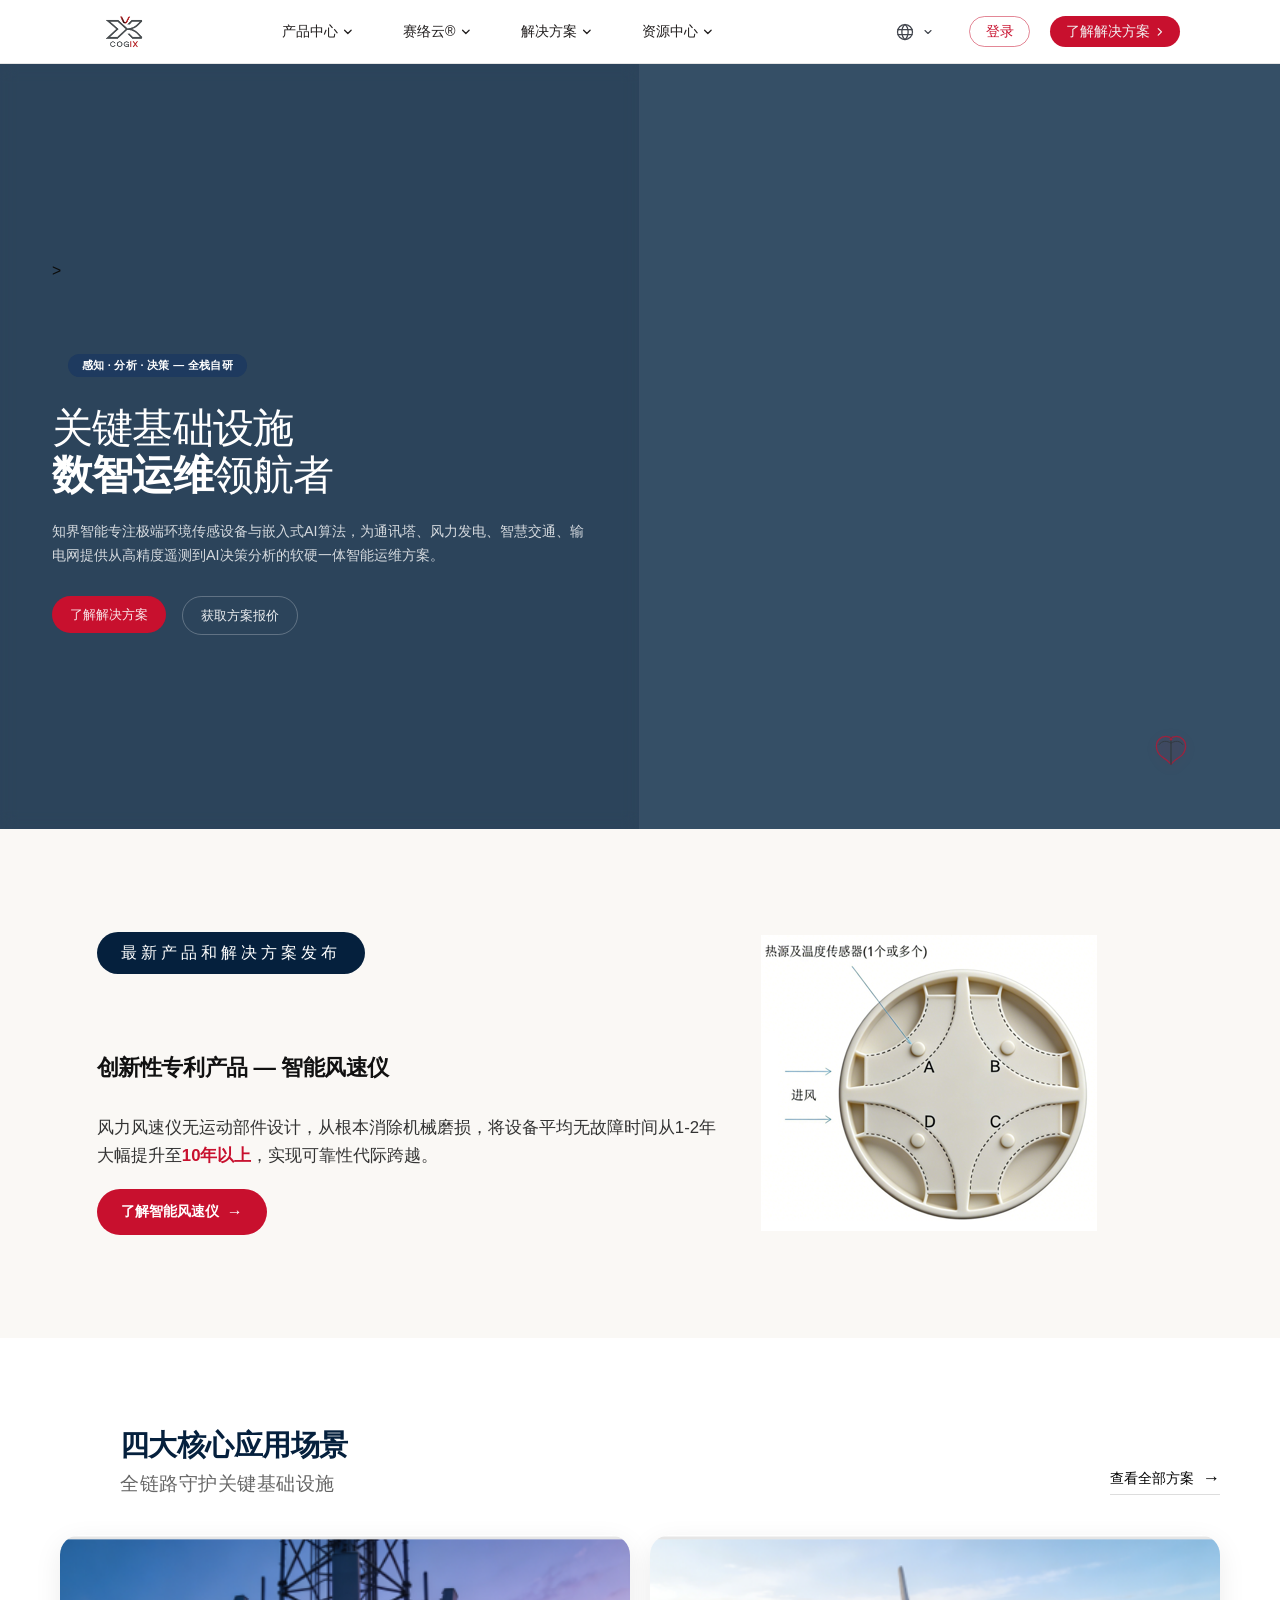
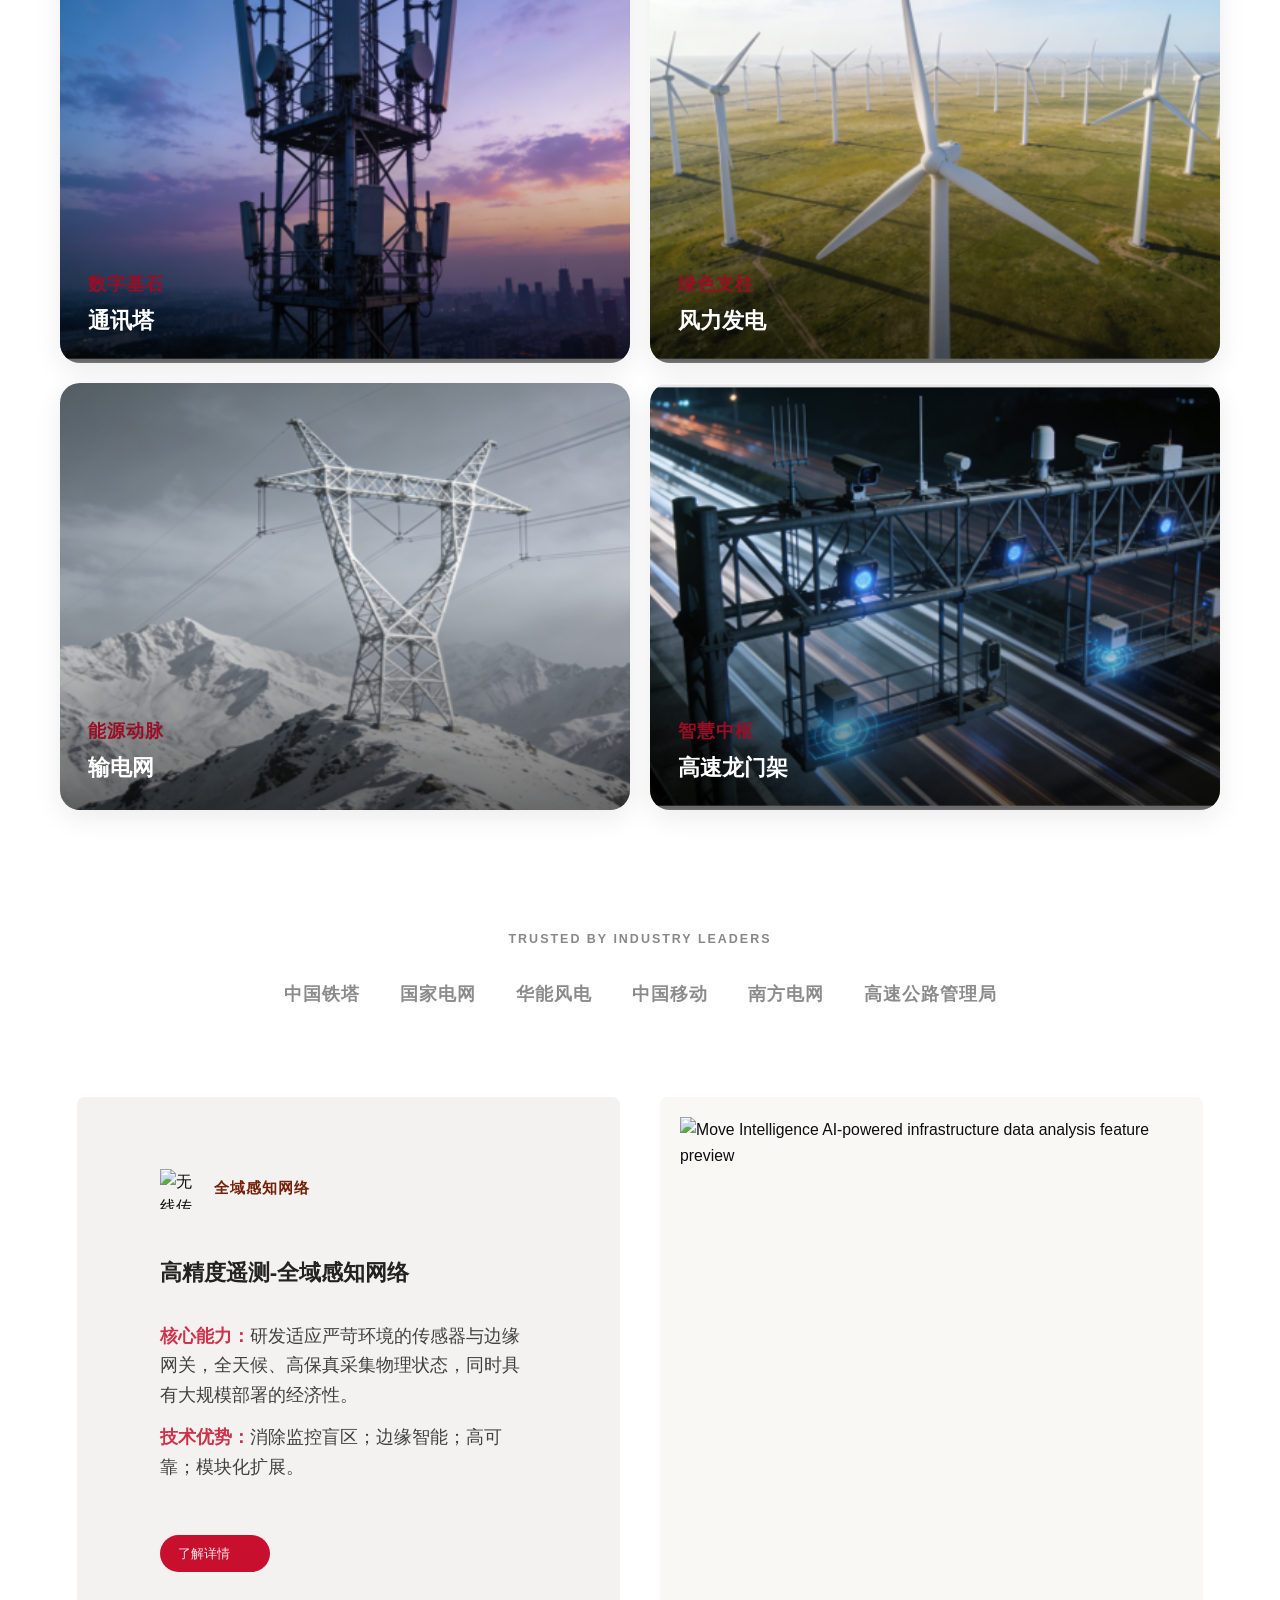
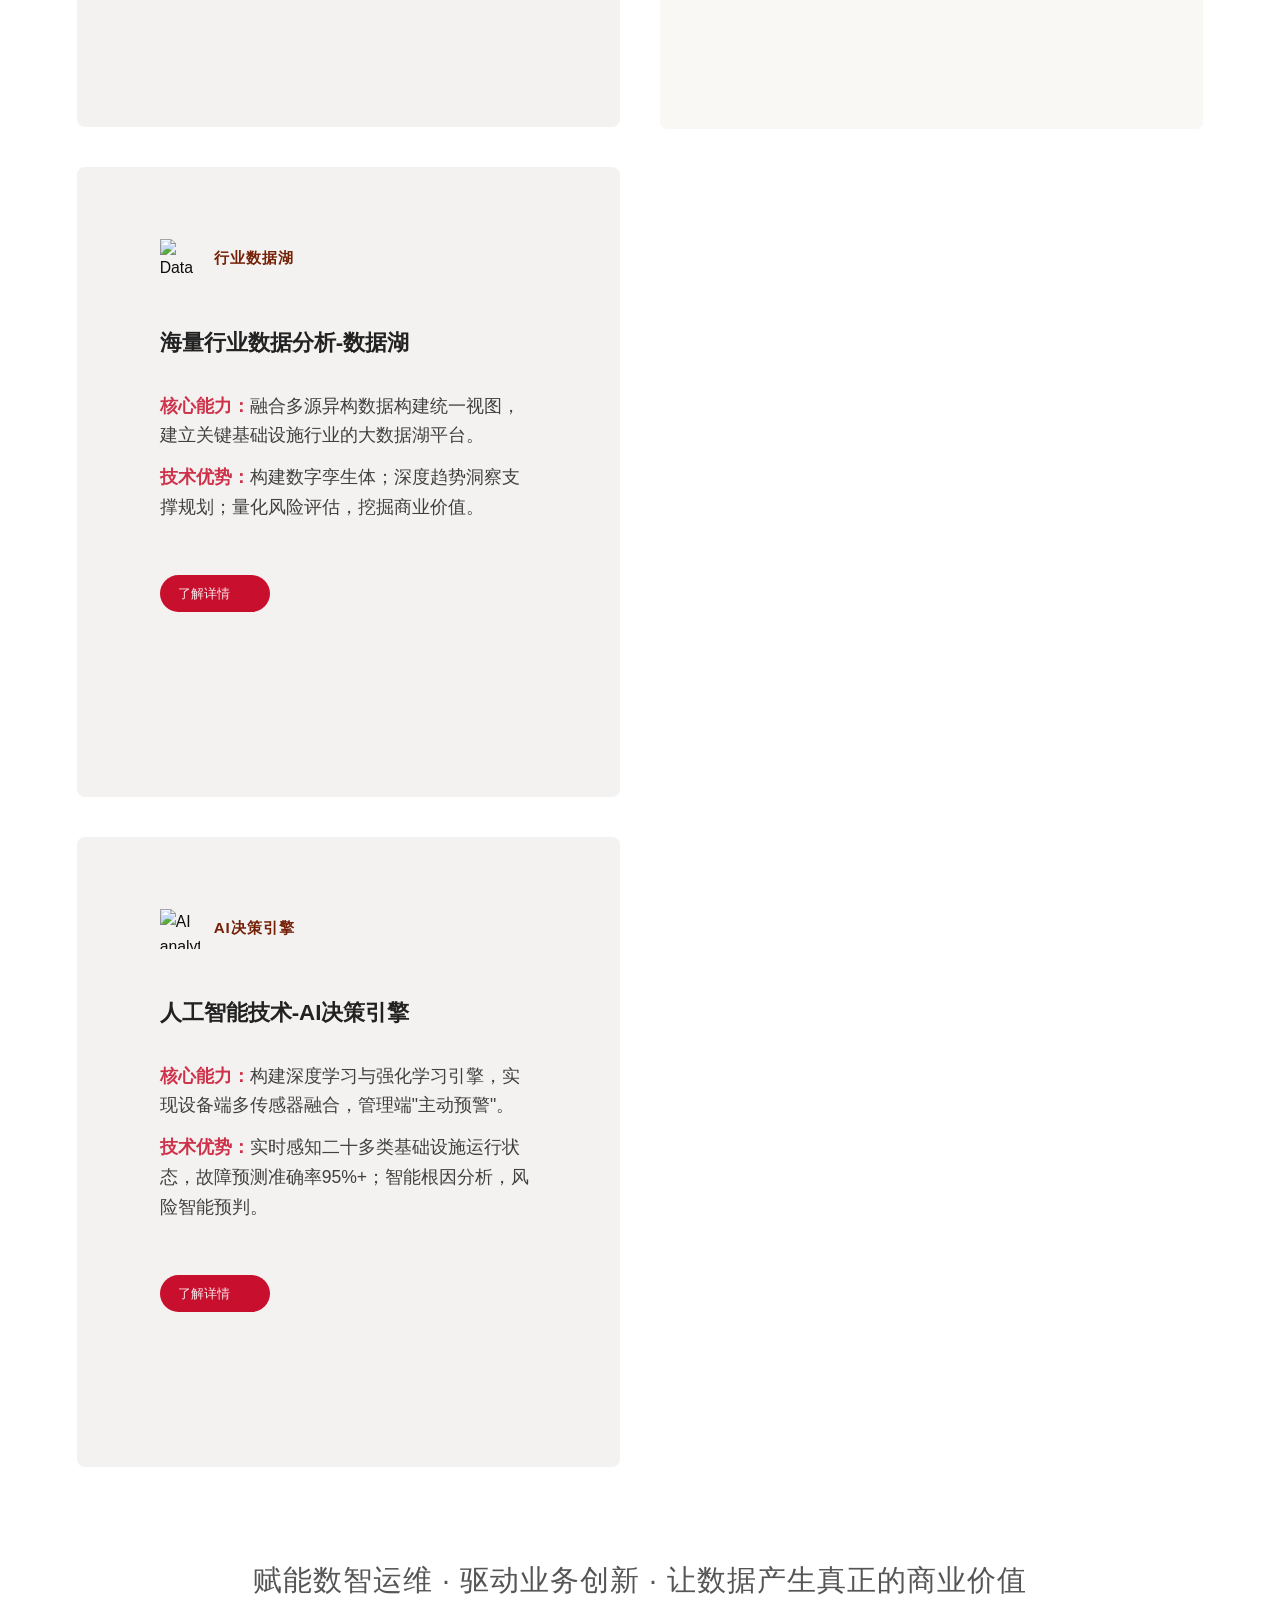
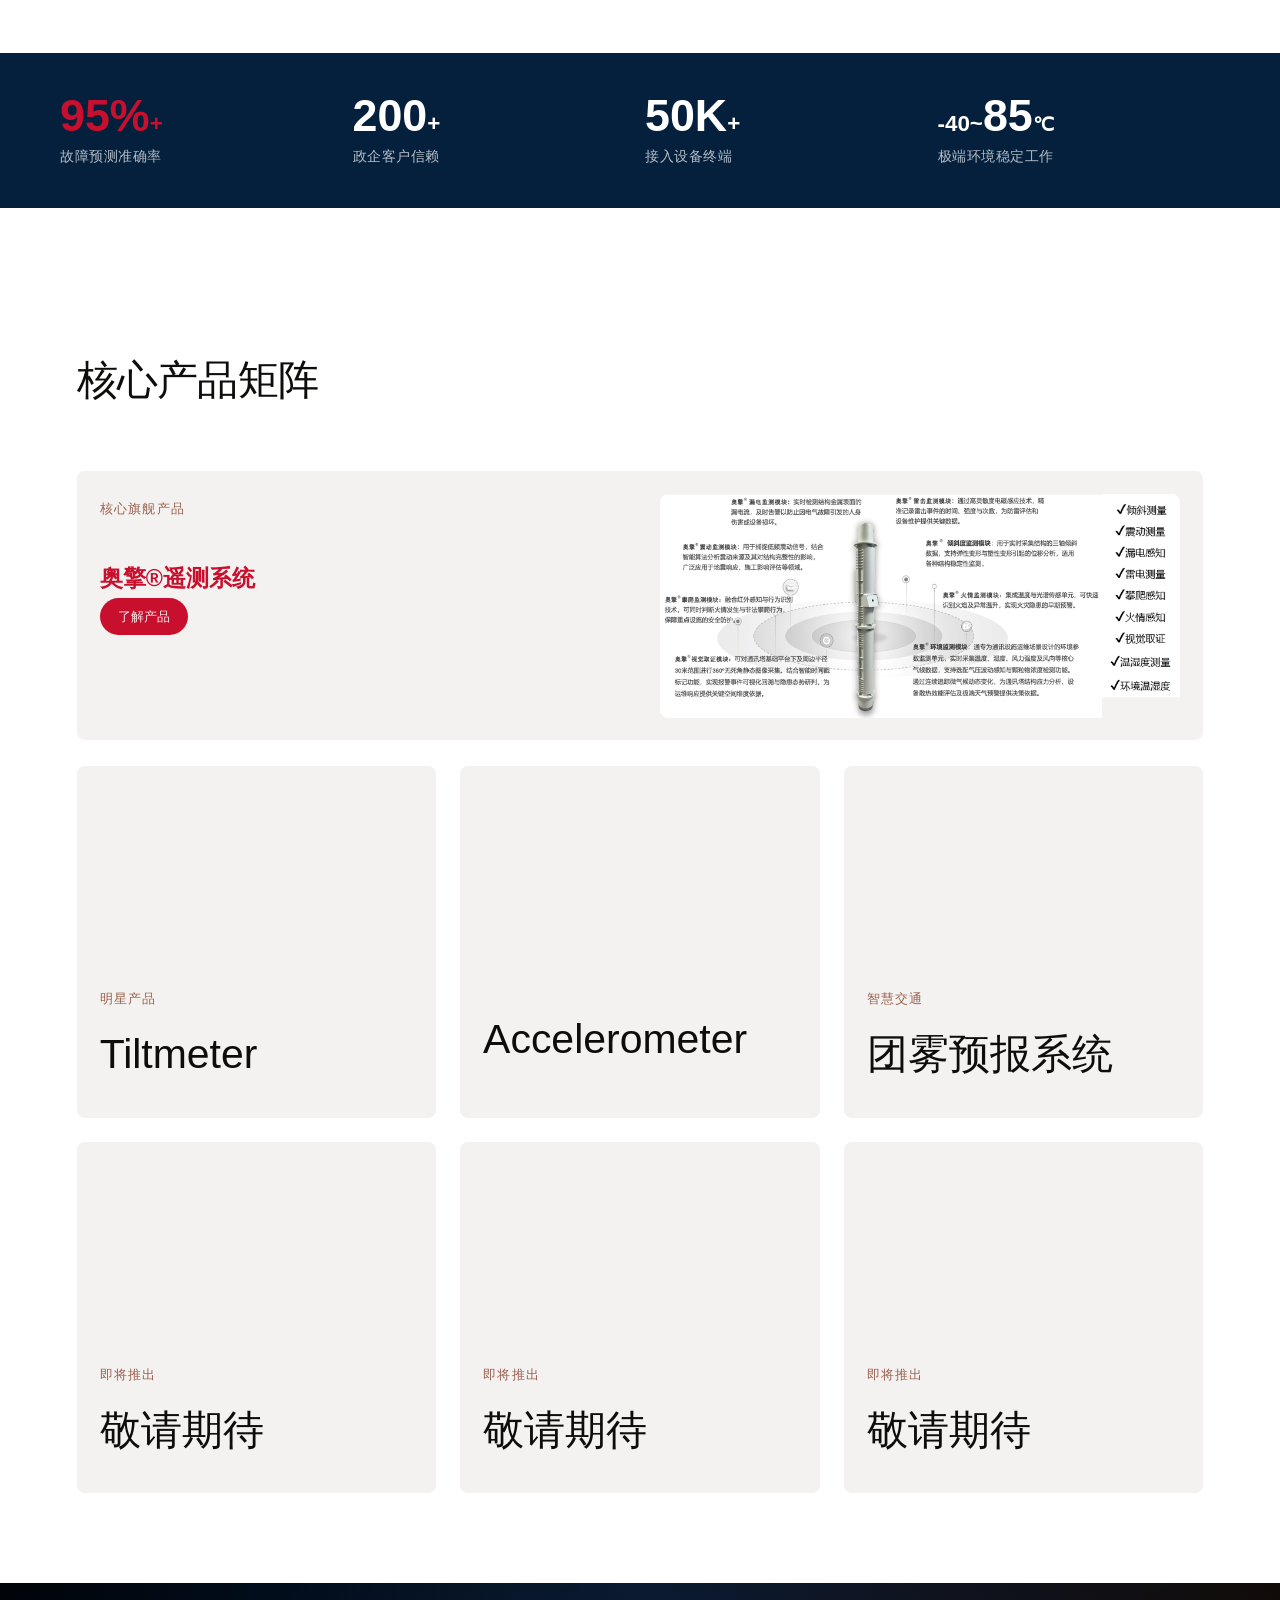
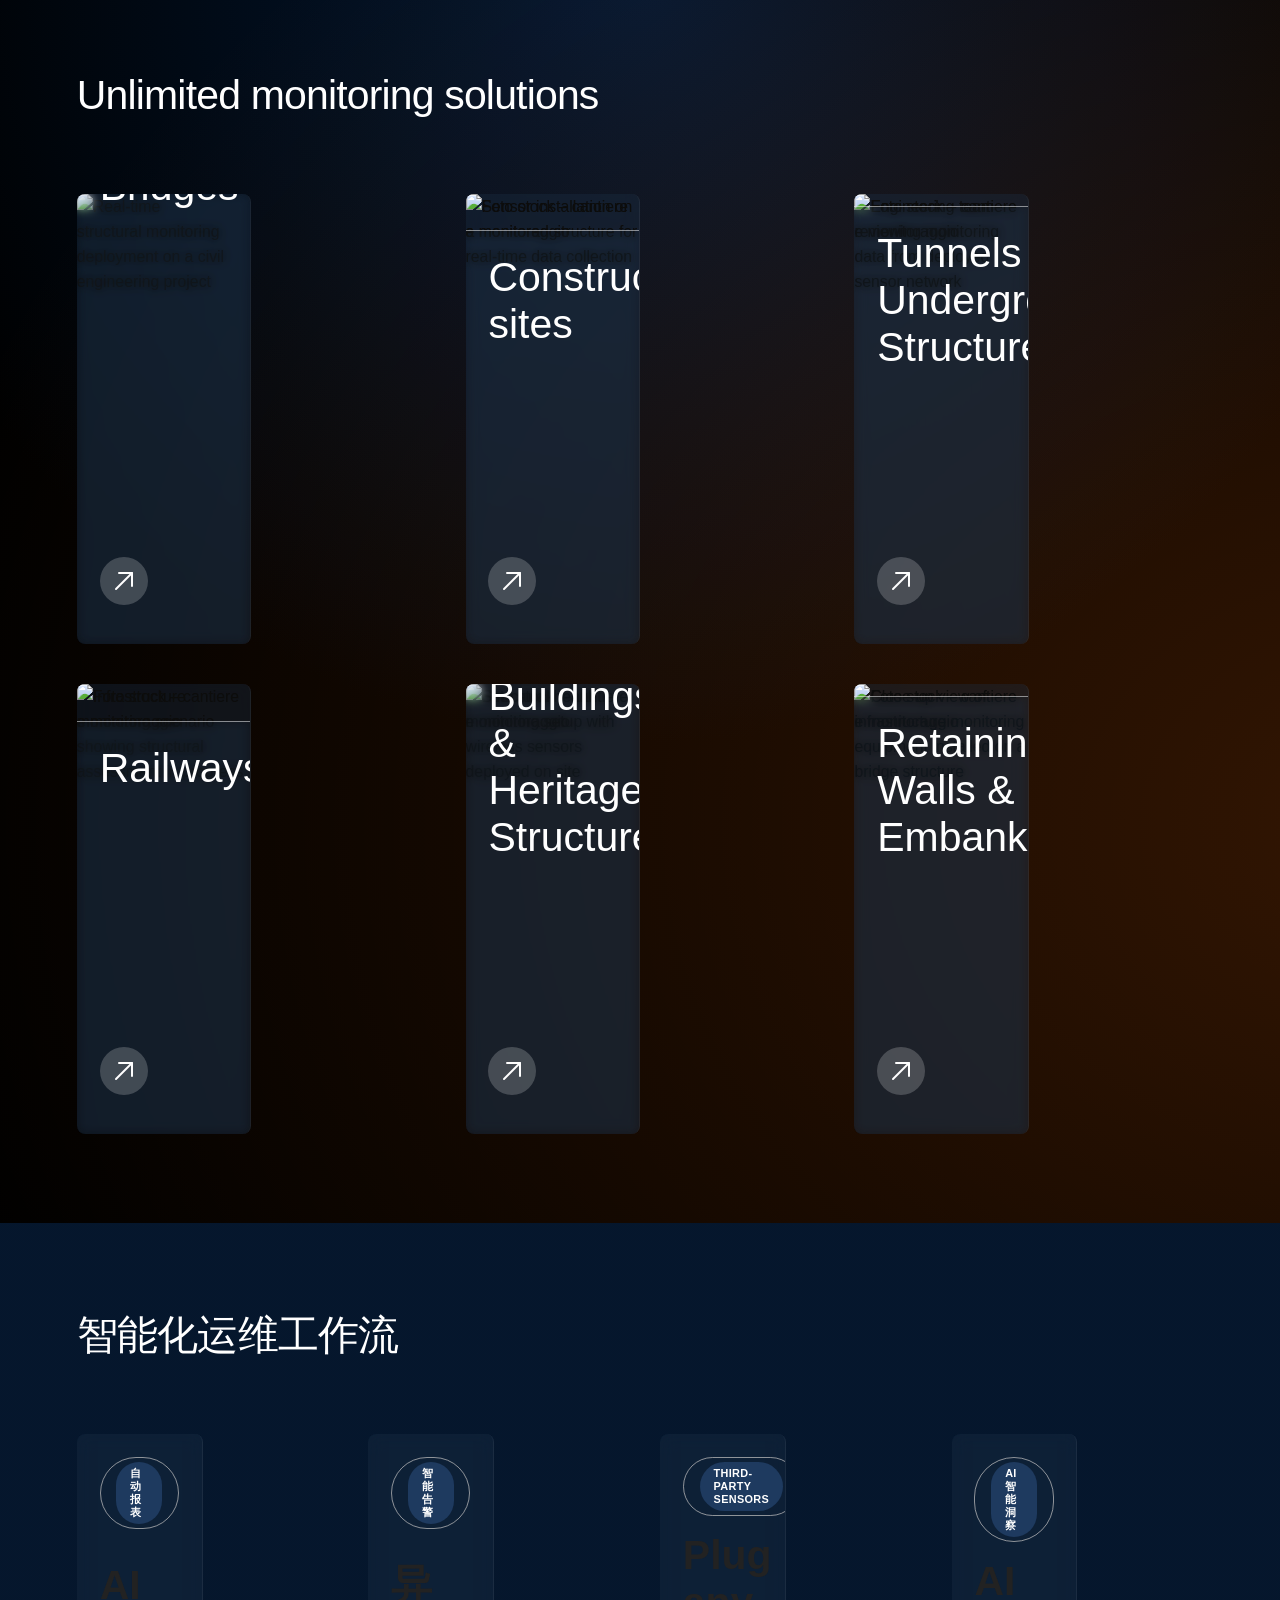
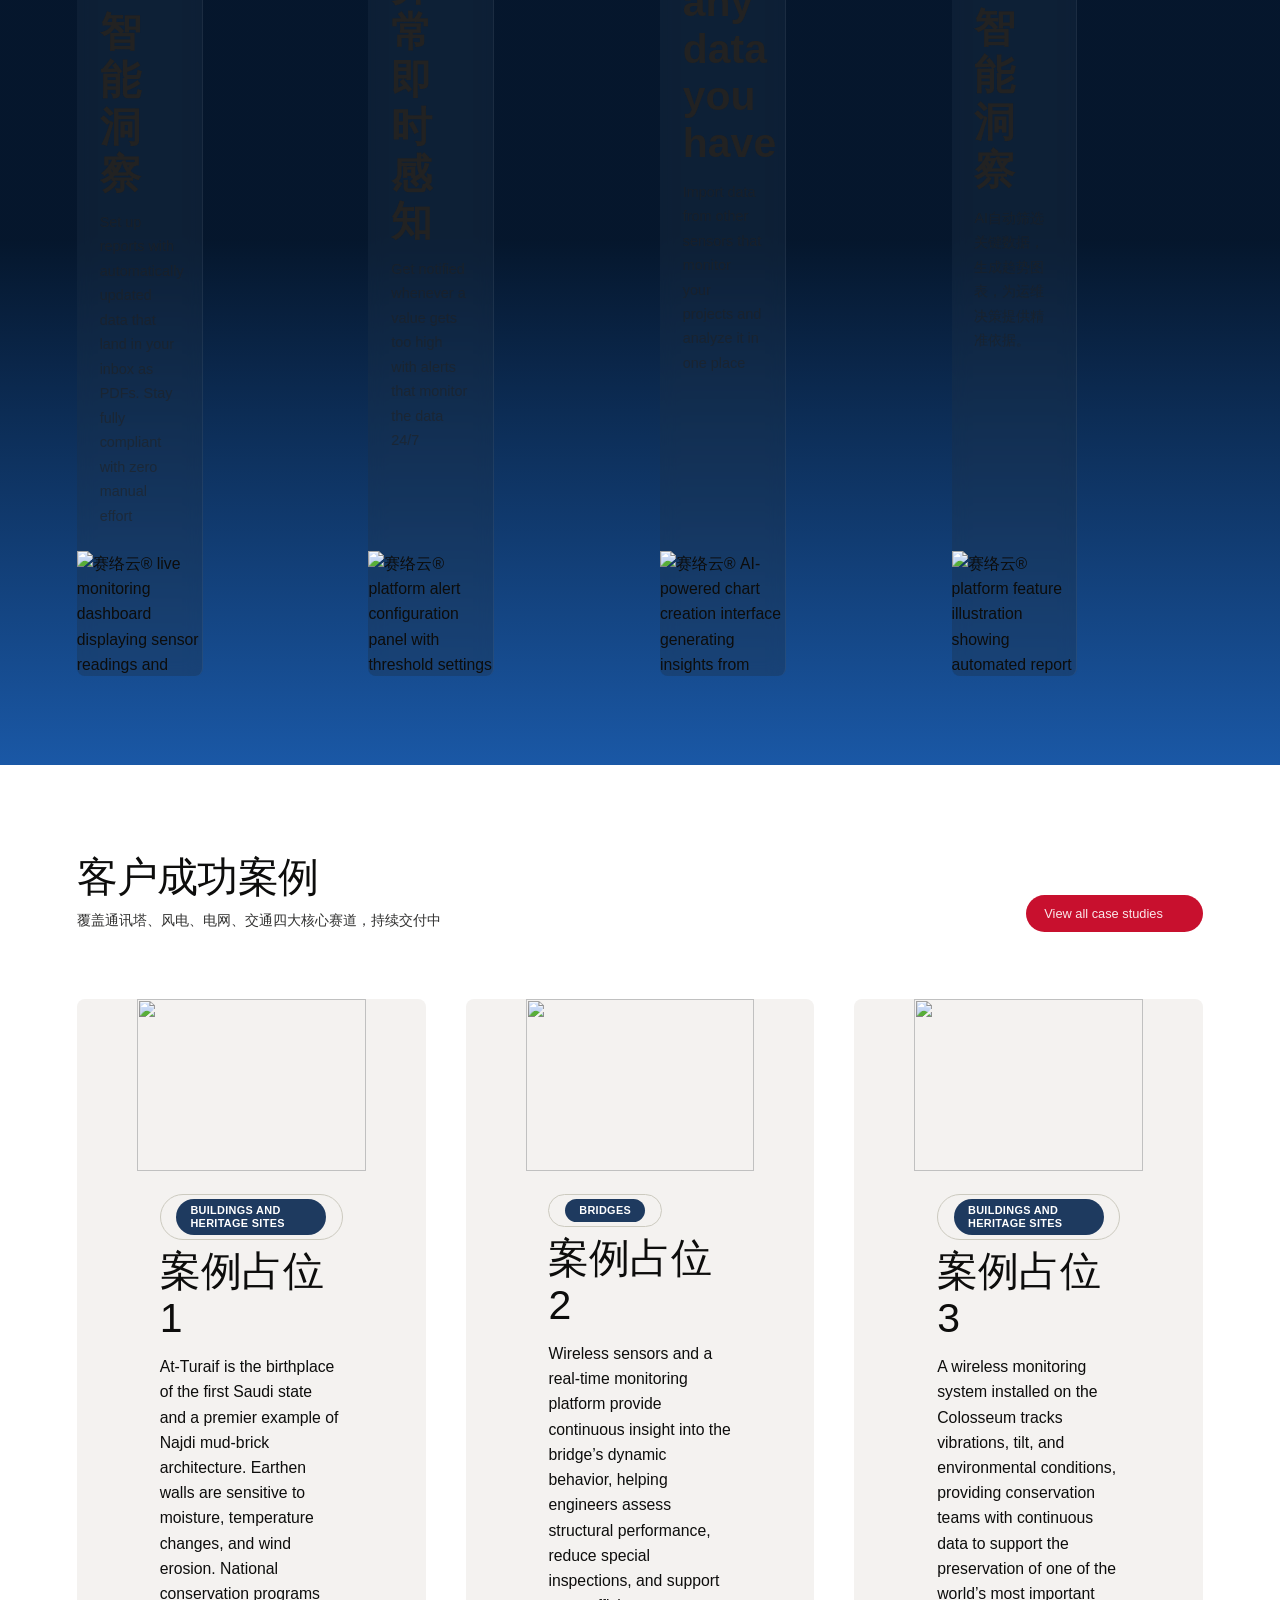
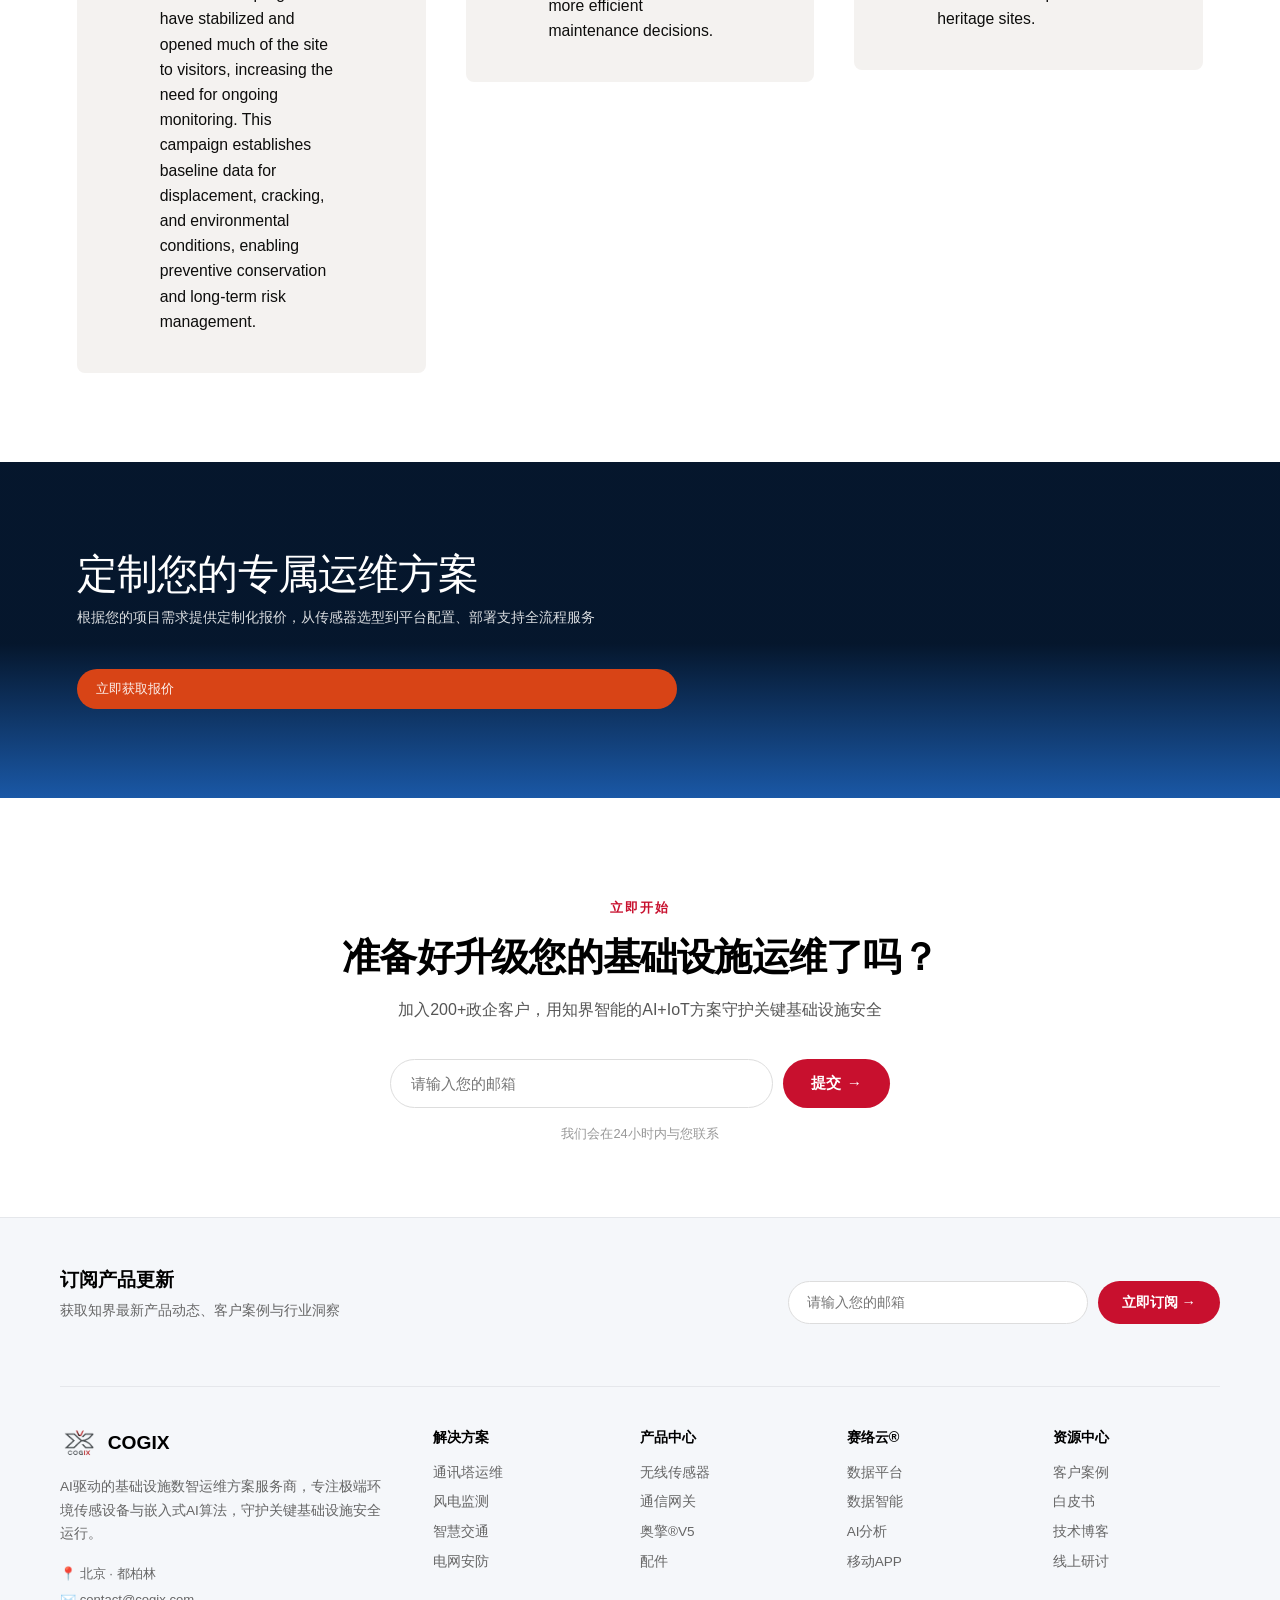
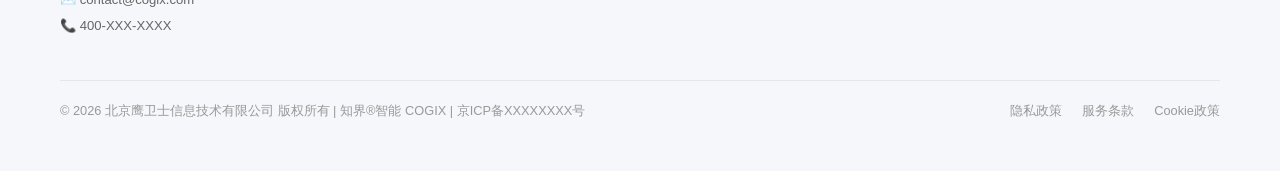
==== index.html @ 78a84eb1 "最终自检通过：B6修复按钮文字删除箭头，全部正确" ====
<!DOCTYPE html><!-- Last Published: Mon Jul 27 2026 08:19:09 GMT+0000 (Coordinated Universal Time) --><!--$-->
<html data-wf-domain="www.movesolutions.it" data-wf-page="699ecc3646df6f60dafeccca" data-wf-site="66335a2c5696aeb195a3c230" lang="en"><!--$--><head><meta http-equiv="Cache-Control" content="no-cache, no-store, must-revalidate"><meta http-equiv="Pragma" content="no-cache"><meta http-equiv="Expires" content="0"><meta charset="utf-8"/><!--$--><link href="https://cdn.prod.website-files.com" rel="preconnect" crossorigin="anonymous"/><!--/$--><title>知界智能 | 关键基础设施数智运维领航者</title><link rel="alternate" hrefLang="x-default" href="https://www.movesolutions.it/"/><link rel="alternate" hrefLang="en" href="https://www.movesolutions.it/"/><link rel="alternate" hrefLang="it" href="https://www.movesolutions.it/it"/><link rel="alternate" hrefLang="es" href="https://www.movesolutions.it/es"/><meta content="Wireless sensors and software for structural health monitoring, diagnostics, and proactive asset management." name="description"/><meta content="Move 解决方案" property="og:title"/><meta content="Wireless sensors and software for structural health monitoring, diagnostics, and proactive asset management." property="og:description"/><meta content="https://cdn.prod.website-files.com/66335a2c5696aeb195a3c230/691aefb1a40ba87bacbfedba_88ddd9a6365a1af118e7c617f4dbf1a0_OG%20Image.jpg" property="og:image"/><meta content="Move 解决方案" name="twitter:title"/><meta content="Wireless sensors and software for structural health monitoring, diagnostics, and proactive asset management." name="twitter:description"/><meta property="og:type" content="website"/><meta content="summary_large_image" name="twitter:card"/><meta content="width=device-width, initial-scale=1" name="viewport"/><meta content="bT7cXzTYodzxB02UWGmcrrT_2M6f7f4igSIvpIU2vmg" name="google-site-verification"/><!--$--><!--/$--><!--$--><!--/$--><style>html.w-mod-js:not(.w-mod-ix3) :is(.u-hover-hidden, #hero-section, #hero-section .img-component) {visibility: hidden !important;}.pill-container{background:transparent!important;} .pill-container .pill{background:#1e3a5f!important;}</style><script type="text/javascript">!function(o,c){var n=c.documentElement,t=" w-mod-";n.className+=t+"js",("ontouchstart"in o||o.DocumentTouch&&c instanceof DocumentTouch)&&(n.className+=t+"touch")}(window,document);</script><!--$--><link href="https://cdn.prod.website-files.com/66335a2c5696aeb195a3c230/69b2885a86a04fb3079dea1b_favicon%20move.jpg" rel="shortcut icon" type="image/x-icon"/><!--/$--><!--$--><link href="https://cdn.prod.website-files.com/66335a2c5696aeb195a3c230/69b2885d9caaf2930324d8da_webclip%20move.png" rel="apple-touch-icon"/><!--/$--><script type="application/ld+json">
{
  "@context": "https://schema.org",
  "@type": "Organization",
  "name": "Move 解决方案",
  "url": "/nuovo-home",
  "logo": {
    "@type": "ImageObject",
    "url": "https://cdn.prod.website-files.com/66335a2c5696aeb195a3c230/6827358db72b725c61b68c49_关于知界%20Logo.svg",
    "caption": "Logo aziendale Move 解决方案"
  },
  "description": "Wireless sensors and software for structural health monitoring, diagnostics, and proactive asset management.",
  "sameAs": [],
  "address": {
    "@type": "PostalAddress",
    "addressCountry": "IT"
  },
  "contactPoint": {
    "@type": "ContactPoint",
    "contactType": "customer support",
    "url": "/contact-us/contact-and-support"
  },
  "makesOffer": [
    {
      "@type": "Offer",
      "itemOffered": {
        "@type": "产品中心",
        "name": "倾角传感器",
        "description": "Detects angular variations with sub-milliradian resolution.",
        "url": "/wireless-sensors/tlt-std-lr-2-4-0",
        "image": "https://cdn.prod.website-files.com/6839b474cd8877d91fc266f4/685a55b6325ea25d12d7fcd2_tilt.svg"
      }
    },
    {
      "@type": "Offer",
      "itemOffered": {
        "@type": "产品中心",
        "name": "奥擎®V5 振动传感器",
        "description": "Measures high-resolution triaxial acceleration and frequencies for modal analysis.",
        "url": "/wireless-sensors/deckaxe-shm-3-0",
        "image": "https://cdn.prod.website-files.com/6839b474cd8877d91fc266f4/685a55ab9cf0929f42f82271_axe.svg"
      }
    },
    {
      "@type": "Offer",
      "itemOffered": {
        "@type": "产品中心",
        "name": "振动监测仪",
        "description": "Captures triaxial vibration velocity and dominant frequency.",
        "url": "/wireless-sensors/deckvbr-std-2-0",
        "image": "https://cdn.prod.website-files.com/6839b474cd8877d91fc266f4/685a55a499c79bacecdf1de7_vibr.svg"
      }
    },
    {
      "@type": "Offer",
      "itemOffered": {
        "@type": "产品中心",
        "name": "Environmental Sensor",
        "description": "Tracks air quality, noise, and wind conditions — three channels in one wireless device.",
        "url": "/wireless-sensors/env-std-lr-1-1-0",
        "image": "https://cdn.prod.website-files.com/6839b474cd8877d91fc266f4/685a55bed95b49a735690448_env.svg"
      }
    },
    {
      "@type": "Offer",
      "itemOffered": {
        "@type": "产品中心",
        "name": "动态位移传感器",
        "description": "Measures structural displacements with high sampling rates under dynamic loads.",
        "url": "/wireless-sensors/deck002-x-2-0",
        "image": "https://cdn.prod.website-files.com/6839b474cd8877d91fc266f4/685a55b005e49e82d215ef80_dds%20v1.svg"
      }
    },
    {
      "@type": "Offer",
      "itemOffered": {
        "@type": "产品中心",
        "name": "通信网关节点",
        "description": "Connects and digitizes third-party analog sensors.",
        "url": "/wireless-sensors/scn-xxx-lr-2",
        "image": "https://cdn.prod.website-files.com/6839b474cd8877d91fc266f4/685a557feda85a5c4e56847a_node.svg"
      }
    },
    {
      "@type": "Offer",
      "itemOffered": {
        "@type": "产品中心",
        "name": "物联网关",
        "description": "Collects sensor data via LoRaWAN and transmits it to the cloud via cellular.",
        "url": "/wireless-sensors/gw-pro-8-nan",
        "image": "https://cdn.prod.website-files.com/6839b474cd8877d91fc266f4/685a5589b7cc725bca9e3797_gateway.svg"
      }
    },
    {
      "@type": "Offer",
      "itemOffered": {
        "@type": "SoftwareApplication",
        "name": "赛络云® 赛络云® 数据平台",
        "description": "实时看板、自动报表与设备远程管控",
        "url": "/mymove/main",
        "applicationCategory": "BusinessApplication",
        "operatingSystem": "Web"
      }
    }
  ]
}
</script><!-- Keep this css code to improve the font quality-->
<style>
  * {
    -webkit-font-smoothing: antialiased;
    -moz-osx-font-smoothing: grayscale;
    -o-font-smoothing: antialiased;
  }
</style>


<!-- iubenda -->
<script defer type="text/javascript">
var _iub = _iub || [];
_iub.csConfiguration = {"askConsentAtCookiePolicyUpdate":true,"countryDetection":true,"emailMarketing":{"styles":{"backgroundColor":"#FFFFFF","buttonsBackgroundColor":"#0C70CC","buttonsTextColor":"#FFFFFF","footerBackgroundColor":"#F5F7FA","footerTextColor":"#05203D","textColor":"#05203D"},"theme":"dark"},"enableFadp":true,"enableLgpd":true,"enableUspr":true,"floatingPreferencesButtonDisplay":"bottom-right","lgpdAppliesGlobally":false,"perPurposeConsent":true,"siteId":2565881,"usPreferencesWidgetDisplay":"bottom-right","whitelabel":false,"cookiePolicyId":97349866,"banner":{"acceptButtonColor":"#1B7DD8","acceptButtonDisplay":true,"backgroundColor":"#FFFFFF","closeButtonRejects":true,"customizeButtonCaptionColor":"#05203D","customizeButtonColor":"#F5F7FA","customizeButtonDisplay":true,"explicitWithdrawal":true,"fontSizeCloseButton":"14px","listPurposes":true,"logo":null,"linksColor":"#05203D","ownerName":"www.movesolutions.it","position":"float-bottom-center","rejectButtonColor":"#1B7DD8","rejectButtonDisplay":true,"showPurposesToggles":true,"showTotalNumberOfProviders":true,"textColor":"#05203D"}};
_iub.csLangConfiguration = {"it":{"cookiePolicyId":97349866},"en":{"cookiePolicyId":39114689}};
</script>





<!-- Google Tag Manager -->
<script defer>(function(w,d,s,l,i){w[l]=w[l]||[];w[l].push({'gtm.start':
new Date().getTime(),event:'gtm.js'});var f=d.getElementsByTagName(s)[0],
j=d.createElement(s),dl=l!='dataLayer'?'&l='+l:'';j.async=true;j.src=
'https://www.googletagmanager.com/gtm.js?id='+i+dl;f.parentNode.insertBefore(j,f);
})(window,document,'script','dataLayer','GTM-WJS37MZ');</script>
<!-- End Google Tag Manager -->

<meta name="theme-color" content="#ffffff"><style>
html{-webkit-text-size-adjust:100%;-ms-text-size-adjust:100%;font-family:sans-serif}body{margin:0}article,aside,details,figcaption,figure,footer,header,hgroup,main,menu,nav,section,summary{display:block}audio,canvas,progress,video{vertical-align:baseline;display:inline-block}audio:not([controls]){height:0;display:none}[hidden],template{display:none}a{background-color:#0000}a:active,a:hover{outline:0}abbr[title]{border-bottom:1px dotted}b,strong{font-weight:700}dfn{font-style:italic}h1{margin:.67em 0;font-size:2em}mark{color:#000;background:#ff0}small{font-size:80%}sub,sup{vertical-align:baseline;font-size:75%;line-height:0;position:relative}sup{top:-.5em}sub{bottom:-.25em}img{border:0}svg:not(:root){overflow:hidden}hr{box-sizing:content-box;height:0}pre{overflow:auto}code,kbd,pre,samp{font-family:monospace;font-size:1em}button,input,optgroup,select,textarea{color:inherit;font:inherit;margin:0}button{overflow:visible}button,select{text-transform:none}button,html input[type=button],input[type=reset]{-webkit-appearance:button;cursor:pointer}button[disabled],html input[disabled]{cursor:default}button::-moz-focus-inner,input::-moz-focus-inner{border:0;padding:0}input{line-height:normal}input[type=checkbox],input[type=radio]{box-sizing:border-box;padding:0}input[type=number]::-webkit-inner-spin-button,input[type=number]::-webkit-outer-spin-button{height:auto}input[type=search]{-webkit-appearance:none}input[type=search]::-webkit-search-cancel-button,input[type=search]::-webkit-search-decoration{-webkit-appearance:none}legend{border:0;padding:0}textarea{overflow:auto}optgroup{font-weight:700}table{border-collapse:collapse;border-spacing:0}td,th{padding:0}@font-face{font-family:webflow-icons;src:url([data-uri])format("truetype");font-weight:400;font-style:normal}[class^=w-icon-],[class*=\ w-icon-]{speak:none;font-variant:normal;text-transform:none;-webkit-font-smoothing:antialiased;-moz-osx-font-smoothing:grayscale;font-style:normal;font-weight:400;line-height:1;font-family:webflow-icons!important}.w-icon-slider-right:before{content:""}.w-icon-slider-left:before{content:""}.w-icon-nav-menu:before{content:""}.w-icon-arrow-down:before,.w-icon-dropdown-toggle:before{content:""}.w-icon-file-upload-remove:before{content:""}.w-icon-file-upload-icon:before{content:""}*{box-sizing:border-box}html{height:100%}body{color:#333;background-color:#fff;min-height:100%;margin:0;font-family:Arial,sans-serif;font-size:14px;line-height:20px}img{vertical-align:middle;max-width:100%;display:inline-block}html.w-mod-touch *{background-attachment:scroll!important}.w-block{display:block}.w-inline-block{max-width:100%;display:inline-block}.w-clearfix:before,.w-clearfix:after{content:" ";grid-area:1/1/2/2;display:table}.w-clearfix:after{clear:both}.w-hidden{display:none}.w-button{color:#fff;line-height:inherit;cursor:pointer;background-color:#3898ec;border:0;border-radius:0;padding:9px 15px;text-decoration:none;display:inline-block}input.w-button{-webkit-appearance:button}html[data-w-dynpage] [data-w-cloak]{color:#0000!important}.w-code-block{margin:unset}pre.w-code-block code{all:inherit}pre.w-code-block code>span{display:block!important}.w-optimization{display:contents}.w-webflow-badge,.w-webflow-badge>img{box-sizing:unset;width:unset;height:unset;max-height:unset;max-width:unset;min-height:unset;min-width:unset;margin:unset;padding:unset;float:unset;clear:unset;border:unset;border-radius:unset;background:unset;background-image:unset;background-position:unset;background-size:unset;background-repeat:unset;background-origin:unset;background-clip:unset;background-attachment:unset;background-color:unset;box-shadow:unset;transform:unset;direction:unset;font-family:unset;font-weight:unset;color:unset;font-size:unset;line-height:unset;font-style:unset;font-variant:unset;text-align:unset;letter-spacing:unset;-webkit-text-decoration:unset;text-decoration:unset;text-indent:unset;text-transform:unset;list-style-type:unset;text-shadow:unset;vertical-align:unset;cursor:unset;white-space:unset;word-break:unset;word-spacing:unset;word-wrap:unset;transition:unset}.w-webflow-badge{white-space:nowrap;cursor:pointer;box-shadow:0 0 0 1px #0000001a,0 1px 3px #0000001a;visibility:visible!important;opacity:1!important;z-index:2147483647!important;color:#aaadb0!important;width:auto!important;height:auto!important;overflow:unset!important;background-color:#fff!important;border-radius:3px!important;margin:0!important;padding:6px!important;font-size:12px!important;line-height:14px!important;text-decoration:none!important;display:inline-block!important;position:fixed!important;inset:auto 12px 12px auto!important;transform:none!important}.w-webflow-badge>img{position:unset;visibility:unset!important;opacity:1!important;vertical-align:middle!important;display:inline-block!important}h1,h2,h3,h4,h5,h6{margin-bottom:10px;font-weight:700}h1{margin-top:20px;font-size:38px;line-height:44px}h2{margin-top:20px;font-size:32px;line-height:36px}h3{margin-top:20px;font-size:24px;line-height:30px}h4{margin-top:10px;font-size:18px;line-height:24px}h5{margin-top:10px;font-size:14px;line-height:20px}h6{margin-top:10px;font-size:12px;line-height:18px}p{margin-top:0;margin-bottom:10px}blockquote{border-left:5px solid #e2e2e2;margin:0 0 10px;padding:10px 20px;font-size:18px;line-height:22px}figure{margin:0 0 10px}figcaption{text-align:center;margin-top:5px}ul,ol{margin-top:0;margin-bottom:10px;padding-left:40px}.w-list-unstyled{padding-left:0;list-style:none}.w-embed:before,.w-embed:after{content:" ";grid-area:1/1/2/2;display:table}.w-embed:after{clear:both}.w-video{width:100%;padding:0;position:relative}.w-video iframe,.w-video object,.w-video embed{border:none;width:100%;height:100%;position:absolute;top:0;left:0}fieldset{border:0;margin:0;padding:0}button,[type=button],[type=reset]{cursor:pointer;-webkit-appearance:button;border:0}.w-form{margin:0 0 15px}.w-form-done{text-align:center;background-color:#ddd;padding:20px;display:none}.w-form-fail{background-color:#ffdede;margin-top:10px;padding:10px;display:none}label{margin-bottom:5px;font-weight:700;display:block}.w-input,.w-select{color:#333;vertical-align:middle;background-color:#fff;border:1px solid #ccc;width:100%;height:38px;margin-bottom:10px;padding:8px 12px;font-size:14px;line-height:1.42857;display:block}.w-input::placeholder,.w-select::placeholder{color:#999}.w-input:focus,.w-select:focus{border-color:#3898ec;outline:0}.w-input[disabled],.w-select[disabled],.w-input[readonly],.w-select[readonly],fieldset[disabled] .w-input,fieldset[disabled] .w-select{cursor:not-allowed}.w-input[disabled]:not(.w-input-disabled),.w-select[disabled]:not(.w-input-disabled),.w-input[readonly],.w-select[readonly],fieldset[disabled]:not(.w-input-disabled) .w-input,fieldset[disabled]:not(.w-input-disabled) .w-select{background-color:#eee}textarea.w-input,textarea.w-select{height:auto}.w-select{background-color:#f3f3f3}.w-select[multiple]{height:auto}.w-form-label{cursor:pointer;margin-bottom:0;font-weight:400;display:inline-block}.w-radio{margin-bottom:5px;padding-left:20px;display:block}.w-radio:before,.w-radio:after{content:" ";grid-area:1/1/2/2;display:table}.w-radio:after{clear:both}.w-radio-input{float:left;margin:3px 0 0 -20px;line-height:normal}.w-file-upload{margin-bottom:10px;display:block}.w-file-upload-input{opacity:0;z-index:-100;width:.1px;height:.1px;position:absolute;overflow:hidden}.w-file-upload-default,.w-file-upload-uploading,.w-file-upload-success{color:#333;display:inline-block}.w-file-upload-error{margin-top:10px;display:block}.w-file-upload-default.w-hidden,.w-file-upload-uploading.w-hidden,.w-file-upload-error.w-hidden,.w-file-upload-success.w-hidden{display:none}.w-file-upload-uploading-btn{cursor:pointer;background-color:#fafafa;border:1px solid #ccc;margin:0;padding:8px 12px;font-size:14px;font-weight:400;display:flex}.w-file-upload-file{background-color:#fafafa;border:1px solid #ccc;flex-grow:1;justify-content:space-between;margin:0;padding:8px 9px 8px 11px;display:flex}.w-file-upload-file-name{font-size:14px;font-weight:400;display:block}.w-file-remove-link{cursor:pointer;width:auto;height:auto;margin-top:3px;margin-left:10px;padding:3px;display:block}.w-icon-file-upload-remove{margin:auto;font-size:10px}.w-file-upload-error-msg{color:#ea384c;padding:2px 0;display:inline-block}.w-file-upload-info{padding:0 12px;line-height:38px;display:inline-block}.w-file-upload-label{cursor:pointer;background-color:#fafafa;border:1px solid #ccc;margin:0;padding:8px 12px;font-size:14px;font-weight:400;display:inline-block}.w-icon-file-upload-icon,.w-icon-file-upload-uploading{width:20px;margin-right:8px;display:inline-block}.w-icon-file-upload-uploading{height:20px}.w-container{max-width:940px;margin-left:auto;margin-right:auto}.w-container:before,.w-container:after{content:" ";grid-area:1/1/2/2;display:table}.w-container:after{clear:both}.w-container .w-row{margin-left:-10px;margin-right:-10px}.w-row:before,.w-row:after{content:" ";grid-area:1/1/2/2;display:table}.w-row:after{clear:both}.w-row .w-row{margin-left:0;margin-right:0}.w-col{float:left;width:100%;min-height:1px;padding-left:10px;padding-right:10px;position:relative}.w-col .w-col{padding-left:0;padding-right:0}.w-col-1{width:8.33333%}.w-col-2{width:16.6667%}.w-col-3{width:25%}.w-col-4{width:33.3333%}.w-col-5{width:41.6667%}.w-col-6{width:50%}.w-col-7{width:58.3333%}.w-col-8{width:66.6667%}.w-col-9{width:75%}.w-col-10{width:83.3333%}.w-col-11{width:91.6667%}.w-col-12{width:100%}.w-hidden-main{display:none!important}@media screen and (max-width:991px){.w-container{max-width:728px}.w-hidden-main{display:inherit!important}.w-hidden-medium{display:none!important}.w-col-medium-1{width:8.33333%}.w-col-medium-2{width:16.6667%}.w-col-medium-3{width:25%}.w-col-medium-4{width:33.3333%}.w-col-medium-5{width:41.6667%}.w-col-medium-6{width:50%}.w-col-medium-7{width:58.3333%}.w-col-medium-8{width:66.6667%}.w-col-medium-9{width:75%}.w-col-medium-10{width:83.3333%}.w-col-medium-11{width:91.6667%}.w-col-medium-12{width:100%}.w-col-stack{width:100%;left:auto;right:auto}}@media screen and (max-width:767px){.w-hidden-main,.w-hidden-medium{display:inherit!important}.w-hidden-small{display:none!important}.w-row,.w-container .w-row{margin-left:0;margin-right:0}.w-col{width:100%;left:auto;right:auto}.w-col-small-1{width:8.33333%}.w-col-small-2{width:16.6667%}.w-col-small-3{width:25%}.w-col-small-4{width:33.3333%}.w-col-small-5{width:41.6667%}.w-col-small-6{width:50%}.w-col-small-7{width:58.3333%}.w-col-small-8{width:66.6667%}.w-col-small-9{width:75%}.w-col-small-10{width:83.3333%}.w-col-small-11{width:91.6667%}.w-col-small-12{width:100%}}@media screen and (max-width:479px){.w-container{max-width:none}.w-hidden-main,.w-hidden-medium,.w-hidden-small{display:inherit!important}.w-hidden-tiny{display:none!important}.w-col{width:100%}.w-col-tiny-1{width:8.33333%}.w-col-tiny-2{width:16.6667%}.w-col-tiny-3{width:25%}.w-col-tiny-4{width:33.3333%}.w-col-tiny-5{width:41.6667%}.w-col-tiny-6{width:50%}.w-col-tiny-7{width:58.3333%}.w-col-tiny-8{width:66.6667%}.w-col-tiny-9{width:75%}.w-col-tiny-10{width:83.3333%}.w-col-tiny-11{width:91.6667%}.w-col-tiny-12{width:100%}}.w-widget{position:relative}.w-widget-map{width:100%;height:400px}.w-widget-map label{width:auto;display:inline}.w-widget-map img{max-width:inherit}.w-widget-map .gm-style-iw{text-align:center}.w-widget-map .gm-style-iw>button{display:none!important}.w-widget-twitter{overflow:hidden}.w-widget-twitter-count-shim{vertical-align:top;text-align:center;background:#fff;border:1px solid #758696;border-radius:3px;width:28px;height:20px;display:inline-block;position:relative}.w-widget-twitter-count-shim *{pointer-events:none;-webkit-user-select:none;user-select:none}.w-widget-twitter-count-shim .w-widget-twitter-count-inner{text-align:center;color:#999;font-family:serif;font-size:15px;line-height:12px;position:relative}.w-widget-twitter-count-shim .w-widget-twitter-count-clear{display:block;position:relative}.w-widget-twitter-count-shim.w--large{width:36px;height:28px}.w-widget-twitter-count-shim.w--large .w-widget-twitter-count-inner{font-size:18px;line-height:18px}.w-widget-twitter-count-shim:not(.w--vertical){margin-left:5px;margin-right:8px}.w-widget-twitter-count-shim:not(.w--vertical).w--large{margin-left:6px}.w-widget-twitter-count-shim:not(.w--vertical):before,.w-widget-twitter-count-shim:not(.w--vertical):after{content:" ";pointer-events:none;border:solid #0000;width:0;height:0;position:absolute;top:50%;left:0}.w-widget-twitter-count-shim:not(.w--vertical):before{border-width:4px;border-color:#75869600 #5d6c7b #75869600 #75869600;margin-top:-4px;margin-left:-9px}.w-widget-twitter-count-shim:not(.w--vertical).w--large:before{border-width:5px;margin-top:-5px;margin-left:-10px}.w-widget-twitter-count-shim:not(.w--vertical):after{border-width:4px;border-color:#fff0 #fff #fff0 #fff0;margin-top:-4px;margin-left:-8px}.w-widget-twitter-count-shim:not(.w--vertical).w--large:after{border-width:5px;margin-top:-5px;margin-left:-9px}.w-widget-twitter-count-shim.w--vertical{width:61px;height:33px;margin-bottom:8px}.w-widget-twitter-count-shim.w--vertical:before,.w-widget-twitter-count-shim.w--vertical:after{content:" ";pointer-events:none;border:solid #0000;width:0;height:0;position:absolute;top:100%;left:50%}.w-widget-twitter-count-shim.w--vertical:before{border-width:5px;border-color:#5d6c7b #75869600 #75869600;margin-left:-5px}.w-widget-twitter-count-shim.w--vertical:after{border-width:4px;border-color:#fff #fff0 #fff0;margin-left:-4px}.w-widget-twitter-count-shim.w--vertical .w-widget-twitter-count-inner{font-size:18px;line-height:22px}.w-widget-twitter-count-shim.w--vertical.w--large{width:76px}.w-background-video{color:#fff;height:500px;position:relative;overflow:hidden}.w-background-video>video{object-fit:cover;z-index:-100;background-position:50%;background-size:cover;width:100%;height:100%;margin:auto;position:absolute;inset:-100%}.w-background-video>video::-webkit-media-controls-start-playback-button{-webkit-appearance:none;display:none!important}.w-background-video--control{background-color:#0000;padding:0;position:absolute;bottom:1em;right:1em}.w-background-video--control>[hidden]{display:none!important}.w-slider{text-align:center;clear:both;-webkit-tap-highlight-color:#0000;tap-highlight-color:#0000;background:#ddd;height:300px;position:relative}.w-slider-mask{z-index:1;white-space:nowrap;height:100%;display:block;position:relative;left:0;right:0;overflow:hidden}.w-slide{vertical-align:top;white-space:normal;text-align:left;width:100%;height:100%;display:inline-block;position:relative}.w-slider-nav{z-index:2;text-align:center;-webkit-tap-highlight-color:#0000;tap-highlight-color:#0000;height:40px;margin:auto;padding-top:10px;position:absolute;inset:auto 0 0}.w-slider-nav.w-round>div{border-radius:100%}.w-slider-nav.w-num>div{width:auto;height:auto;font-size:inherit;line-height:inherit;padding:.2em .5em}.w-slider-nav.w-shadow>div{box-shadow:0 0 3px #3336}.w-slider-nav-invert{color:#fff}.w-slider-nav-invert>div{background-color:#2226}.w-slider-nav-invert>div.w-active{background-color:#222}.w-slider-dot{cursor:pointer;background-color:#fff6;width:1em;height:1em;margin:0 3px .5em;transition:background-color .1s,color .1s;display:inline-block;position:relative}.w-slider-dot.w-active{background-color:#fff}.w-slider-dot:focus{outline:none;box-shadow:0 0 0 2px #fff}.w-slider-dot:focus.w-active{box-shadow:none}.w-slider-arrow-left,.w-slider-arrow-right{cursor:pointer;color:#fff;-webkit-tap-highlight-color:#0000;tap-highlight-color:#0000;-webkit-user-select:none;user-select:none;width:80px;margin:auto;font-size:40px;position:absolute;inset:0;overflow:hidden}.w-slider-arrow-left [class^=w-icon-],.w-slider-arrow-right [class^=w-icon-],.w-slider-arrow-left [class*=\ w-icon-],.w-slider-arrow-right [class*=\ w-icon-]{position:absolute}.w-slider-arrow-left:focus,.w-slider-arrow-right:focus{outline:0}.w-slider-arrow-left{z-index:3;right:auto}.w-slider-arrow-right{z-index:4;left:auto}.w-icon-slider-left,.w-icon-slider-right{width:1em;height:1em;margin:auto;inset:0}.w-slider-aria-label{clip:rect(0 0 0 0);border:0;width:1px;height:1px;margin:-1px;padding:0;position:absolute;overflow:hidden}.w-slider-force-show{display:block!important}.w-dropdown{text-align:left;z-index:900;margin-left:auto;margin-right:auto;display:inline-block;position:relative}.w-dropdown-btn,.w-dropdown-toggle,.w-dropdown-link{vertical-align:top;color:#222;text-align:left;white-space:nowrap;margin-left:auto;margin-right:auto;padding:20px;text-decoration:none;position:relative}.w-dropdown-toggle{-webkit-user-select:none;user-select:none;cursor:pointer;padding-right:40px;display:inline-block}.w-dropdown-toggle:focus{outline:0}.w-icon-dropdown-toggle{width:1em;height:1em;margin:auto 20px auto auto;position:absolute;top:0;bottom:0;right:0}.w-dropdown-list{background:#ddd;min-width:100%;display:none;position:absolute}.w-dropdown-list.w--open{display:block}.w-dropdown-link{color:#222;padding:10px 20px;display:block}.w-dropdown-link.w--current{color:#0082f3}.w-dropdown-link:focus{outline:0}.w-lightbox-backdrop{cursor:auto;letter-spacing:normal;text-indent:0;text-shadow:none;text-transform:none;visibility:visible;white-space:normal;word-break:normal;word-spacing:normal;word-wrap:normal;color:#fff;text-align:center;z-index:2000;opacity:0;-webkit-user-select:none;-moz-user-select:none;-webkit-tap-highlight-color:transparent;background:#000000e6;outline:0;font-family:Helvetica Neue,Helvetica,Ubuntu,Segoe UI,Verdana,sans-serif;font-size:17px;font-style:normal;font-weight:300;line-height:1.2;list-style:disc;position:fixed;inset:0;-webkit-transform:translate(0)}.w-lightbox-backdrop,.w-lightbox-container{-webkit-overflow-scrolling:touch;height:100%;overflow:auto}.w-lightbox-content{height:100vh;position:relative;overflow:hidden}.w-lightbox-view{opacity:0;width:100vw;height:100vh;position:absolute}.w-lightbox-view:before{content:"";height:100vh}.w-lightbox-group,.w-lightbox-group .w-lightbox-view,.w-lightbox-group .w-lightbox-view:before{height:86vh}.w-lightbox-frame,.w-lightbox-view:before{vertical-align:middle;display:inline-block}.w-lightbox-figure{margin:0;position:relative}.w-lightbox-group .w-lightbox-figure{cursor:pointer}.w-lightbox-img{width:auto;max-width:none;height:auto}.w-lightbox-image{float:none;max-width:100vw;max-height:100vh;display:block}.w-lightbox-group .w-lightbox-image{max-height:86vh}.w-lightbox-caption{text-align:left;text-overflow:ellipsis;white-space:nowrap;background:#0006;padding:.5em 1em;position:absolute;bottom:0;left:0;right:0;overflow:hidden}.w-lightbox-embed{width:100%;height:100%;position:absolute;inset:0}.w-lightbox-control{cursor:pointer;background-position:50%;background-repeat:no-repeat;background-size:24px;width:4em;transition:all .3s;position:absolute;top:0}.w-lightbox-left{background-image:url([data-uri]);display:none;bottom:0;left:0}.w-lightbox-right{background-image:url([data-uri]);display:none;bottom:0;right:0}.w-lightbox-close{background-image:url([data-uri]);background-size:18px;height:2.6em;right:0}.w-lightbox-strip{white-space:nowrap;padding:0 1vh;line-height:0;position:absolute;bottom:0;left:0;right:0;overflow:auto hidden}.w-lightbox-item{box-sizing:content-box;cursor:pointer;width:10vh;padding:2vh 1vh;display:inline-block;-webkit-transform:translate(0,0)}.w-lightbox-active{opacity:.3}.w-lightbox-thumbnail{background:#222;height:10vh;position:relative;overflow:hidden}.w-lightbox-thumbnail-image{position:absolute;top:0;left:0}.w-lightbox-thumbnail .w-lightbox-tall{width:100%;top:50%;transform:translateY(-50%)}.w-lightbox-thumbnail .w-lightbox-wide{height:100%;left:50%;transform:translate(-50%)}.w-lightbox-spinner{box-sizing:border-box;border:5px solid #0006;border-radius:50%;width:40px;height:40px;margin-top:-20px;margin-left:-20px;animation:.8s linear infinite spin;position:absolute;top:50%;left:50%}.w-lightbox-spinner:after{content:"";border:3px solid #0000;border-bottom-color:#fff;border-radius:50%;position:absolute;inset:-4px}.w-lightbox-hide{display:none}.w-lightbox-noscroll{overflow:hidden}@media (min-width:768px){.w-lightbox-content{height:96vh;margin-top:2vh}.w-lightbox-view,.w-lightbox-view:before{height:96vh}.w-lightbox-group,.w-lightbox-group .w-lightbox-view,.w-lightbox-group .w-lightbox-view:before{height:84vh}.w-lightbox-image{max-width:96vw;max-height:96vh}.w-lightbox-group .w-lightbox-image{max-width:82.3vw;max-height:84vh}.w-lightbox-left,.w-lightbox-right{opacity:.5;display:block}.w-lightbox-close{opacity:.8}.w-lightbox-control:hover{opacity:1}}.w-lightbox-inactive,.w-lightbox-inactive:hover{opacity:0}.w-richtext:before,.w-richtext:after{content:" ";grid-area:1/1/2/2;display:table}.w-richtext:after{clear:both}.w-richtext[contenteditable=true]:before,.w-richtext[contenteditable=true]:after{white-space:initial}.w-richtext ol,.w-richtext ul{overflow:hidden}.w-richtext .w-richtext-figure-selected.w-richtext-figure-type-video div:after,.w-richtext .w-richtext-figure-selected[data-rt-type=video] div:after,.w-richtext .w-richtext-figure-selected.w-richtext-figure-type-image div,.w-richtext .w-richtext-figure-selected[data-rt-type=image] div{outline:2px solid #2895f7}.w-richtext figure.w-richtext-figure-type-video>div:after,.w-richtext figure[data-rt-type=video]>div:after{content:"";display:none;position:absolute;inset:0}.w-richtext figure{max-width:60%;position:relative}.w-richtext figure>div:before{cursor:default!important}.w-richtext figure img{width:100%}.w-richtext figure figcaption.w-richtext-figcaption-placeholder{opacity:.6}.w-richtext figure div{color:#0000;font-size:0}.w-richtext figure.w-richtext-figure-type-image,.w-richtext figure[data-rt-type=image]{display:table}.w-richtext figure.w-richtext-figure-type-image>div,.w-richtext figure[data-rt-type=image]>div{display:inline-block}.w-richtext figure.w-richtext-figure-type-image>figcaption,.w-richtext figure[data-rt-type=image]>figcaption{caption-side:bottom;display:table-caption}.w-richtext figure.w-richtext-figure-type-video,.w-richtext figure[data-rt-type=video]{width:60%;height:0}.w-richtext figure.w-richtext-figure-type-video iframe,.w-richtext figure[data-rt-type=video] iframe{width:100%;height:100%;position:absolute;top:0;left:0}.w-richtext figure.w-richtext-figure-type-video>div,.w-richtext figure[data-rt-type=video]>div{width:100%}.w-richtext figure.w-richtext-align-center{clear:both;margin-left:auto;margin-right:auto}.w-richtext figure.w-richtext-align-center.w-richtext-figure-type-image>div,.w-richtext figure.w-richtext-align-center[data-rt-type=image]>div{max-width:100%}.w-richtext figure.w-richtext-align-normal{clear:both}.w-richtext figure.w-richtext-align-fullwidth{text-align:center;clear:both;width:100%;max-width:100%;margin-left:auto;margin-right:auto;display:block}.w-richtext figure.w-richtext-align-fullwidth>div{padding-bottom:inherit;display:inline-block}.w-richtext figure.w-richtext-align-fullwidth>figcaption{display:block}.w-richtext figure.w-richtext-align-floatleft{float:left;clear:none;margin-right:15px}.w-richtext figure.w-richtext-align-floatright{float:right;clear:none;margin-left:15px}.w-nav{z-index:1000;background:#ddd;position:relative}.w-nav:before,.w-nav:after{content:" ";grid-area:1/1/2/2;display:table}.w-nav:after{clear:both}.w-nav-brand{float:left;color:#333;text-decoration:none;position:relative}.w-nav-link{vertical-align:top;color:#222;text-align:left;margin-left:auto;margin-right:auto;padding:20px;text-decoration:none;display:inline-block;position:relative}.w-nav-link.w--current{color:#0082f3}.w-nav-menu{float:right;position:relative}[data-nav-menu-open]{text-align:center;background:#c8c8c8;min-width:200px;position:absolute;top:100%;left:0;right:0;overflow:visible;display:block!important}.w--nav-link-open{display:block;position:relative}.w-nav-overlay{width:100%;display:none;position:absolute;top:100%;left:0;right:0;overflow:hidden}.w-nav-overlay [data-nav-menu-open]{top:0}.w-nav[data-animation=over-left] .w-nav-overlay{width:auto}.w-nav[data-animation=over-left] .w-nav-overlay,.w-nav[data-animation=over-left] [data-nav-menu-open]{z-index:1;top:0;right:auto}.w-nav[data-animation=over-right] .w-nav-overlay{width:auto}.w-nav[data-animation=over-right] .w-nav-overlay,.w-nav[data-animation=over-right] [data-nav-menu-open]{z-index:1;top:0;left:auto}.w-nav-button{float:right;cursor:pointer;-webkit-tap-highlight-color:#0000;tap-highlight-color:#0000;-webkit-user-select:none;user-select:none;padding:18px;font-size:24px;display:none;position:relative}.w-nav-button:focus{outline:0}.w-nav-button.w--open{color:#fff;background-color:#c8c8c8}.w-nav[data-collapse=all] .w-nav-menu{display:none}.w-nav[data-collapse=all] .w-nav-button,.w--nav-dropdown-open,.w--nav-dropdown-toggle-open{display:block}.w--nav-dropdown-list-open{position:static}@media screen and (max-width:991px){.w-nav[data-collapse=medium] .w-nav-menu{display:none}.w-nav[data-collapse=medium] .w-nav-button{display:block}}@media screen and (max-width:767px){.w-nav[data-collapse=small] .w-nav-menu{display:none}.w-nav[data-collapse=small] .w-nav-button{display:block}.w-nav-brand{padding-left:10px}}@media screen and (max-width:479px){.w-nav[data-collapse=tiny] .w-nav-menu{display:none}.w-nav[data-collapse=tiny] .w-nav-button{display:block}}.w-tabs{position:relative}.w-tabs:before,.w-tabs:after{content:" ";grid-area:1/1/2/2;display:table}.w-tabs:after{clear:both}.w-tab-menu{position:relative}.w-tab-link{vertical-align:top;text-align:left;cursor:pointer;color:#222;background-color:#ddd;padding:9px 30px;text-decoration:none;display:inline-block;position:relative}.w-tab-link.w--current{background-color:#c8c8c8}.w-tab-link:focus{outline:0}.w-tab-content{display:block;position:relative;overflow:hidden}.w-tab-pane{display:none;position:relative}.w--tab-active{display:block}@media screen and (max-width:479px){.w-tab-link{display:block}}.w-ix-emptyfix:after{content:""}@keyframes spin{0%{transform:rotate(0)}to{transform:rotate(360deg)}}.w-dyn-empty{background-color:#ddd;padding:10px}.w-dyn-hide,.w-dyn-bind-empty,.w-condition-invisible{display:none!important}.wf-layout-layout{display:grid}.w-layout-grid{grid-row-gap:16px;grid-column-gap:16px;grid-template-rows:auto auto;grid-template-columns:1fr 1fr;grid-auto-columns:1fr;display:grid}@font-face{font-family:Outfit;src:url(https://cdn.prod.website-files.com/66335a2c5696aeb195a3c230/691dd1b5bc0d8d37316279e3_Outfit-VariableFont_wght.ttf)format("truetype");font-weight:100 900;font-style:normal;font-display:swap}@font-face{font-family:Poppins;src:url(https://cdn.prod.website-files.com/66335a2c5696aeb195a3c230/69c50eea7b432fda7ad753c2_Poppins-SemiBoldItalic.ttf)format("truetype");font-weight:600;font-style:italic;font-display:swap}@font-face{font-family:Poppins;src:url(https://cdn.prod.website-files.com/66335a2c5696aeb195a3c230/69c50eeaa99c599311f0aa44_Poppins-Light.ttf)format("truetype");font-weight:300;font-style:normal;font-display:swap}@font-face{font-family:Poppins;src:url(https://cdn.prod.website-files.com/66335a2c5696aeb195a3c230/69c50eeac55e88648144deb9_Poppins-Regular.ttf)format("truetype");font-weight:400;font-style:normal;font-display:swap}@font-face{font-family:Poppins;src:url(https://cdn.prod.website-files.com/66335a2c5696aeb195a3c230/69c50eeac4cd9000228e2263_Poppins-SemiBold.ttf)format("truetype");font-weight:600;font-style:normal;font-display:swap}@font-face{font-family:Poppins;src:url(https://cdn.prod.website-files.com/66335a2c5696aeb195a3c230/69c50eea6a1dce6579009f1b_Poppins-Italic.ttf)format("truetype");font-weight:400;font-style:italic;font-display:swap}@font-face{font-family:Poppins;src:url(https://cdn.prod.website-files.com/66335a2c5696aeb195a3c230/69c50eeabd5edbac574490bb_Poppins-LightItalic.ttf)format("truetype");font-weight:300;font-style:italic;font-display:swap}
:root{--background-color--background-primary:white;--_typography---paragraph-body--font:var(--_typography---fonts--primary-font);--_theme---text:var(--_color---neutral--black);--_typography---paragraph-body--font-size:clamp(var(--_typography---paragraph-body--font-size-min-rem)*1rem,((var(--_typography---paragraph-body--font-size-min-rem) - ((var(--_typography---paragraph-body--font-size-max-rem) - var(--_typography---paragraph-body--font-size-min-rem))/(var(--_layout---fluid--max) - var(--_layout---fluid--min))*var(--_layout---fluid--min)))*1rem + ((var(--_typography---paragraph-body--font-size-max-rem) - var(--_typography---paragraph-body--font-size-min-rem))/(var(--_layout---fluid--max) - var(--_layout---fluid--min)))*100vw),var(--_typography---paragraph-body--font-size-max-rem)*1rem);--_typography---paragraph-body--line-height:1.6;--_typography---paragraph-body--font-weight:400;--_typography---h1--bottom-margin:.2em;--_typography---h2--bottom-margin:.2em;--_typography---h2--font:var(--_typography---fonts--primary-font);--_typography---h2--font-size:clamp(var(--_typography---h2--font-size-min-rem)*1rem,((var(--_typography---h2--font-size-min-rem) - ((var(--_typography---h2--font-size-max-rem) - var(--_typography---h2--font-size-min-rem))/(var(--_layout---fluid--max) - var(--_layout---fluid--min))*var(--_layout---fluid--min)))*1rem + ((var(--_typography---h2--font-size-max-rem) - var(--_typography---h2--font-size-min-rem))/(var(--_layout---fluid--max) - var(--_layout---fluid--min)))*100vw),var(--_typography---h2--font-size-max-rem)*1rem);--_typography---h2--line-height:1.1;--_typography---h2--font-weight:400;--_typography---h2--letter-spacing:-.02em;--_typography---h3--bottom-margin:.3em;--_typography---h3--font:var(--_typography---fonts--primary-font);--_typography---h3--font-size:clamp(var(--_typography---h3--font-size-min-rem)*1rem,((var(--_typography---h3--font-size-min-rem) - ((var(--_typography---h3--font-size-max-rem) - var(--_typography---h3--font-size-min-rem))/(var(--_layout---fluid--max) - var(--_layout---fluid--min))*var(--_layout---fluid--min)))*1rem + ((var(--_typography---h3--font-size-max-rem) - var(--_typography---h3--font-size-min-rem))/(var(--_layout---fluid--max) - var(--_layout---fluid--min)))*100vw),var(--_typography---h3--font-size-max-rem)*1rem);--_typography---h3--line-height:1.2;--_typography---h3--font-weight:400;--_typography---h3--letter-spacing:0em;--_typography---h4--bottom-margin:.4em;--_typography---h4--font:var(--_typography---fonts--primary-font);--_typography---h4--font-size:clamp(var(--_typography---h4--font-size-min-rem)*1rem,((var(--_typography---h4--font-size-min-rem) - ((var(--_typography---h4--font-size-max-rem) - var(--_typography---h4--font-size-min-rem))/(var(--_layout---fluid--max) - var(--_layout---fluid--min))*var(--_layout---fluid--min)))*1rem + ((var(--_typography---h4--font-size-max-rem) - var(--_typography---h4--font-size-min-rem))/(var(--_layout---fluid--max) - var(--_layout---fluid--min)))*100vw),var(--_typography---h4--font-size-max-rem)*1rem);--_typography---h4--line-height:1.4;--_typography---h4--font-weight:400;--_typography---h4--letter-spacing:0em;--_typography---h5--bottom-margin:.5em;--_typography---h5--font:var(--_typography---fonts--primary-font);--_typography---h5--font-size:clamp(var(--_typography---h5--font-size-min-rem)*1rem,((var(--_typography---h5--font-size-min-rem) - ((var(--_typography---h5--font-size-max-rem) - var(--_typography---h5--font-size-min-rem))/(var(--_layout---fluid--max) - var(--_layout---fluid--min))*var(--_layout---fluid--min)))*1rem + ((var(--_typography---h5--font-size-max-rem) - var(--_typography---h5--font-size-min-rem))/(var(--_layout---fluid--max) - var(--_layout---fluid--min)))*100vw),var(--_typography---h5--font-size-max-rem)*1rem);--_typography---h5--line-height:1.4;--_typography---h5--font-weight:400;--_typography---h5--letter-spacing:0em;--_typography---h6--letter-spacing:0em;--_typography---paragraph-body--bottom-margin:1em;--_typography---paragraph-lg--font:var(--_typography---fonts--primary-font);--_typography---paragraph-lg--font-size:clamp(var(--_typography---paragraph-lg--font-size-min-rem)*1rem,((var(--_typography---paragraph-lg--font-size-min-rem) - ((var(--_typography---paragraph-lg--font-size-max-rem) - var(--_typography---paragraph-lg--font-size-min-rem))/(var(--_layout---fluid--max) - var(--_layout---fluid--min))*var(--_layout---fluid--min)))*1rem + ((var(--_typography---paragraph-lg--font-size-max-rem) - var(--_typography---paragraph-lg--font-size-min-rem))/(var(--_layout---fluid--max) - var(--_layout---fluid--min)))*100vw),var(--_typography---paragraph-lg--font-size-max-rem)*1rem);--_typography---paragraph-lg--line-height:1.5;--_typography---paragraph-lg--font-weight:400;--_typography---paragraph-lg--letter-spacing:0em;--_typography---paragraph-xl--font:var(--_typography---fonts--primary-font);--_typography---paragraph-xl--font-size:clamp(var(--_typography---paragraph-xl--font-size-min-rem)*1rem,((var(--_typography---paragraph-xl--font-size-min-rem) - ((var(--_typography---paragraph-xl--font-size-max-rem) - var(--_typography---paragraph-xl--font-size-min-rem))/(var(--_layout---fluid--max) - var(--_layout---fluid--min))*var(--_layout---fluid--min)))*1rem + ((var(--_typography---paragraph-xl--font-size-max-rem) - var(--_typography---paragraph-xl--font-size-min-rem))/(var(--_layout---fluid--max) - var(--_layout---fluid--min)))*100vw),var(--_typography---paragraph-xl--font-size-max-rem)*1rem);--_typography---paragraph-xl--line-height:1.4;--_typography---paragraph-xl--font-weight:400;--_typography---paragraph-xl--letter-spacin:0em;--_theme---accent:var(--_color---primary--blue);--_typography---paragraph-body--letter-spacing:0em;--text-color--text-primary:var(--base-color-brand--darkest-blue);--link-color--link-primary:var(--base-color-brand--darker-blue);--_old_spacers---spacer-5:32px;--base-color-brand--brand-1:#C8102E;--border-color--border-primary:#f2f2f2;--button-color--button-primary:var(--base-color-brand--darker-orange);--_old_custom---round-corners--big-round:60px;--base-color-neutral--white:white;--button-color--button-primary-hover:var(--base-color-brand--darkest-orange);--base-color-neutral--black:black;--overlay-colors--overlay-black-0:#0000;--border-color--border-secondary:var(--base-color-brand--darker-blue);--base-color-neutral--neutral-lighter:#9dabb2;--base-color-brand--white:white;--button-color--button-alternate-transparent-hover:#f5f7fa1f;--button-color--button-alternate:var(--base-color-brand--white);--base-color-brand--black:black;--button-color--button-alternate-hover:var(--base-color-brand--lighter-blue);--background-color--background-alternate:var(--base-color-brand--darkest-blue);--black-archive\<deleted\|variable-dccb7db6\>:black;--background-color--background-secondary:var(--base-color-brand--lighter-blue);--_old_custom---round-corners--smaller-round:10px;--link-color--link-alternate:var(--base-color-brand--lighter-blue);--base-color-brand--lighter-blue:#f5f7fa;--background-color--background-tertiary:var(--base-color-brand--darker-blue);--text-color--text-alternate:var(--base-color-brand--lighter-blue);--text-color--text-secondary:#0009;--background-color--background-success:var(--base-color-system--success-green-light\<deleted\|relume-variable-system-color-2\>);--text-color--text-success:var(--base-color-system--success-green\<deleted\|relume-variable-system-color-1\>);--background-color--background-error:var(--base-color-system--error-red-light\<deleted\|relume-variable-system-color-6\>);--text-color--text-error:var(--base-color-system--error-red\<deleted\|relume-variable-system-color-5\>);--_old_text---base-font-family:Outfit,Arial,sans-serif;--_old_spacers---spacer-4:24px;--_old_spacers---spacer-3:16px;--✦--_text--text-default:#000000e6;--_old_spacers---spacer-margin:var(--_old_spacers---spacer-4);--_old_spacers---spacer-2:8px;--_old_spacers---spacer-1:4px;--_old_spacers---sapcer-0:0px;--_old_custom---round-corners--small-round:20px;--_theme---border:var(--_color---neutral--light-gray);--_old_spacers---max-width:1280px;--_old_spacers---spacer-title-subtitle:var(--_old_spacers---spacer-4);--base-color-neutral--neutral-light:#879399;--✦--_text--text-onbrand-secondary:#fffc;--base-color-brand--brand-2:#d84416;--✦--bg--brand--default:#1f69ba;--✦--bg--brand--hover:#1f7ade;--base-color-brand--darkest-orange:#8B0D21;--🎨--black--100\<deleted\|variable-b9d2a116-88a9-4ae9-7723-0a008fa227cd\>:#0000000d;--_old_spacers---spacer-6:40px;--_old_spacers---spacer-7:100px;--_old_spacers---spacer-sections-mobile:64px;--base-color-brand--dark-blue:#265f85;--_old_spacers---spacer-sections:var(--_old_spacers---spacer-7);--base-color-brand--darker-blue:#0d335c;--base-color-brand--darker-orange:#C8102E;--✦--bg--brand--secondary:#074180;--_old_custom---round-corners--smallest-round:6px;--overlay-colors--overlay-black-50:#00000080;--overlay-colors--overlay-white-70:#ffffffb3;--✦--_bg--bg-hover\<deleted\|variable-6f767133-2c40-02bd-70c0-5232825041b9\>:#f5f5f5;--✦--text--desktopbackgrounded--secondary\<deleted\|variable-38dd50be-477b-1a8a-169e-ce9bda7eeefd\>:#ffffffb3;--_old_text---text-alternate-secondary:var(--base-color-brand--white);--✦--_text--text-brand:#1f7ade;--🎨--pale_persimmon--200\<deleted\|variable-2719393e-0fa0-fc44-e3ae-4f2bec40a1db\>:#f8e9e2;--🎨--persimmon--600\<deleted\|variable-e6b960b7-f12c-15a8-f399-8517ec8403d0\>:#e24908;--text-color--text-tertiary:#00000080;--overlay-mymove:#ffffff14;--✦--text--brand--onbrand-secondary\<deleted\|variable-d0beb2ab-bffe-03db-0d3b-a75fb944f672\>:#fffc;--✦--text--brand--default\<deleted\|variable-dc1e8e88-2d45-5a3e-e992-6da1ff75ae0a\>:#1f7ade;--✦--special--bordertransparent\<deleted\|variable-b93382cb-cd4e-9576-78bf-496a03cf19f8\>:#fff3;--✦--_text--text-onbrand-tertiary:#fff6;--✦--_icon--icon-brand\<deleted\|variable-4f661372-6b66-0184-5b47-ca378f59770b\>:#1f7ade;--✦--_border--border-selected\<deleted\|variable-6b4a3778-a660-4091-7016-d1cd986b7c64\>:#3088e9;--✦--bg--brand--tertiary:#e5f4ff;--✦--bg--selected--onselected-pressed\<deleted\|variable-34d5e5b5-80a6-c34c-3c64-e0a0e5ff8752\>:#bdddff;--✦--bg--selected--default\<deleted\|variable-a7aca560-7cda-9ade-ac37-5c6dbcdaea3b\>:#e5f4ff;--🎨--pale_blue--200\<deleted\|variable-a0b211de-d1cd-dca8-3e8e-8ae3ed802500\>:#e3ecf2;--✦--icon--desktopbackgrounded--tertiary-hover\<deleted\|variable-3d826fd9-62a1-3af2-e398-254c84afe6e8\>:#fff6;--✦--border--default--default\<deleted\|variable-a8e3a5ad-decd-0d04-7afd-ef57b8eadfd8\>:#e6e6e6;--border-color--border-alternate:var(--base-color-brand--lighter-blue);--✦--icon--brand--default\<deleted\|variable-b7fdbf12-89f3-1a80-de85-c65e4c122360\>:#1f7ade;--🎨--blue--500\<deleted\|variable-1d988b65-f992-412a-f9e5-afe7cdedae4c\>:#3088e9;--🎨--blue--100\<deleted\|variable-f72c3374-426e-7e4e-a366-cccb3d4bfbf6\>:#f2f9ff;--✦--icon--brand--secondary\<deleted\|variable-adf3e034-e23a-f2e9-f110-7347a1ddd96c\>:#6ab1ff;--✦--_text--text-secondary:#0009;--blue-tint-shades--blue-tint-3:#afd5e2;--blue-tint-shades--blue-tint-2:#85bfd3;--_color---secondary--orange:#d84416;--_components---button--vertical-padding:.8em;--_components---button--horizontal-padding:1.5em;--_components---button--border-radius:10rem;--_color---neutral--white:white;--_components---button--font-size:1rem;--_components---button--line-height:1.2em;--_components---button--font-weight:400;--_components---button--letter-spacing:0em;--_color---primary--blue-dark:#05203d;--_theme---accent-dark:var(--_color---primary--blue-dark);--_layout---grid--columns:12;--_layout---grid--gap-main:40px;--_layout---grid--gap-sm:8px;--_typography---paragraph-sm--font:var(--_typography---fonts--primary-font);--_typography---paragraph-sm--font-size:clamp(var(--_typography---paragraph-sm--font-size-min-rem)*1rem,((var(--_typography---paragraph-sm--font-size-min-rem) - ((var(--_typography---paragraph-sm--font-size-max-rem) - var(--_typography---paragraph-sm--font-size-min-rem))/(var(--_layout---fluid--max) - var(--_layout---fluid--min))*var(--_layout---fluid--min)))*1rem + ((var(--_typography---paragraph-sm--font-size-max-rem) - var(--_typography---paragraph-sm--font-size-min-rem))/(var(--_layout---fluid--max) - var(--_layout---fluid--min)))*100vw),var(--_typography---paragraph-sm--font-size-max-rem)*1rem);--_typography---paragraph-sm--line-height:1.5;--_typography---paragraph-sm--font-weight:400;--_typography---paragraph-sm--letter-spacing:0em;--_typography---paragraph-xl--bottom-margin:1em;--_typography---paragraph-sm--bottom-margin:1em;--_typography---eyebrow--font:var(--_typography---fonts--primary-font);--_typography---eyebrow--font-size:clamp(var(--_typography---eyebrow--font-size-min-rem)*1rem,((var(--_typography---eyebrow--font-size-min-rem) - ((var(--_typography---eyebrow--font-size-max-rem) - var(--_typography---eyebrow--font-size-min-rem))/(var(--_layout---fluid--max) - var(--_layout---fluid--min))*var(--_layout---fluid--min)))*1rem + ((var(--_typography---eyebrow--font-size-max-rem) - var(--_typography---eyebrow--font-size-min-rem))/(var(--_layout---fluid--max) - var(--_layout---fluid--min)))*100vw),var(--_typography---eyebrow--font-size-max-rem)*1rem);--_typography---eyebrow--line-height:1.2;--_typography---eyebrow--font-weight:500;--_typography---eyebrow--letter-spacing:.1em;--_color---neutral--mid-gray-1:#cccabf;--_color---primary--blue:#C8102E;--_typography---paragraph-lg--bottom-margin:1em;--_typography---h1--font:var(--_typography---fonts--primary-font);--_typography---h1--font-size:clamp(var(--_typography---h1--font-size-min-rem)*1rem,((var(--_typography---h1--font-size-min-rem) - ((var(--_typography---h1--font-size-max-rem) - var(--_typography---h1--font-size-min-rem))/(var(--_layout---fluid--max) - var(--_layout---fluid--min))*var(--_layout---fluid--min)))*1rem + ((var(--_typography---h1--font-size-max-rem) - var(--_typography---h1--font-size-min-rem))/(var(--_layout---fluid--max) - var(--_layout---fluid--min)))*100vw),var(--_typography---h1--font-size-max-rem)*1rem);--_typography---h1--line-height:1;--_typography---h1--font-weight:400;--_typography---h1--letter-spacing:-.02em;--_color---neutral--light-gray:#f4f2f0;--_layout---grid--gap-md:24px;--_components---section--padding:clamp(var(--_components---section--padding-min-rem)*1rem,((var(--_components---section--padding-min-rem) - ((var(--_components---section--padding-max-rem) - var(--_components---section--padding-min-rem))/(var(--_layout---fluid--max) - var(--_layout---fluid--min))*var(--_layout---fluid--min)))*1rem + ((var(--_components---section--padding-max-rem) - var(--_components---section--padding-min-rem))/(var(--_layout---fluid--max) - var(--_layout---fluid--min)))*100vw),var(--_components---section--padding-max-rem)*1rem);--_theme---background:var(--_color---neutral--white);--_typography---eyebrow--bottom-margin:1.5em;--_color---secondary--orange-dark:#742108;--_typography---h6--bottom-margin:.6em;--_typography---h6--font:var(--_typography---fonts--primary-font);--_typography---h6--font-size:clamp(var(--_typography---h6--font-size-min-rem)*1rem,((var(--_typography---h6--font-size-min-rem) - ((var(--_typography---h6--font-size-max-rem) - var(--_typography---h6--font-size-min-rem))/(var(--_layout---fluid--max) - var(--_layout---fluid--min))*var(--_layout---fluid--min)))*1rem + ((var(--_typography---h6--font-size-max-rem) - var(--_typography---h6--font-size-min-rem))/(var(--_layout---fluid--max) - var(--_layout---fluid--min)))*100vw),var(--_typography---h6--font-size-max-rem)*1rem);--_typography---h6--line-height:1.4;--_typography---h6--font-weight:500;--_color---neutral--black:#0d0d0c;--_components---card--border-radius:.5rem;--_typography---fonts--primary-font:Outfit,Arial,sans-serif;--_components---section--padding-min-rem:3;--_components---section--padding-max-rem:6;--_color---primary--blue-darkest:#041326;--_color---primary--color:white;--_old_custom---round-corners--medium-round:40px;--_components---container--max-width:calc(var(--_layout---fluid--max)*1rem);--_typography---h1--font-size-min-rem:2.8;--_layout---grid--gap-button:16px;--_typography---h1--font-size-max-rem:5.5;--_components---container--gutter:0vw;--base-color-brand--darkest-blue:#05203d;--base-color-brand--medium-blue:#007494;--base-color-brand--light-blue:#1695b5;--base-color-brand--teal:#51a6a3;--base-color-brand--brown:#845219;--base-color-brand--dark-orange:#e64b17;--base-color-brand--medium-orange:#d65c14;--base-color-brand--orange:#ed7002;--base-color-brand--light-orange:#ed8e00;--base-color-brand--brand-mymove:white;--_layout---spacing--margin-xs:.5em;--_layout---spacing--margin-sm:1em;--_components---card--padding:clamp(var(--_components---card--padding-min-rem)*1rem,((var(--_components---card--padding-min-rem) - ((var(--_components---card--padding-max-rem) - var(--_components---card--padding-min-rem))/(var(--_layout---fluid--max) - var(--_layout---fluid--min))*var(--_layout---fluid--min)))*1rem + ((var(--_components---card--padding-max-rem) - var(--_components---card--padding-min-rem))/(var(--_layout---fluid--max) - var(--_layout---fluid--min)))*100vw),var(--_components---card--padding-max-rem)*1rem);--base-color-neutral--neutral-lightest:#bfd0d9;--_components---card--padding-min-rem:1;--_color---neutral--mid-gray-2:#474641;--_layout---spacing--margin-md:2em;--_components---card--padding-max-rem:1.5;--_color---neutral--dark-gray:#292825;--_layout---spacing--margin-lg:3em;--_components---button--font:var(--_typography---fonts--primary-font);--_layout---fluid--max:90;--base-color-neutral--neutral:#6c7980;--_layout---fluid--min:20;--_typography---h2--font-size-min-rem:2;--base-color-neutral--neutral-dark:#525f66;--base-color-neutral--neutral-darker:#3d474d;--_typography---h2--font-size-max-rem:3.8;--base-color-neutral--neutral-darkest:#1f2426;--blue-tint-shades--blue-shade-3:#022630;--blue-tint-shades--blue-shade-2:#064859;--blue-tint-shades--blue-shade-1:#0d6d86;--blue-tint-shades--blue-basic-light-blue:var(--base-color-brand--light-blue);--blue-tint-shades--blue-tint-1:#59aac4;--blue-tint-shades--blue-tint-4:#ebf4f8;--overlay-colors--overlay-black-70:#000000b3;--overlay-colors--overlay-white-50:#ffffff80;--overlay-colors--overlay-white-0:#fff0;--overlay-colors--overlay-blue-70:#0d335cb3;--overlay-colors--overlay-blue-50:#0d335c80;--overlay-colors--overlay-blue-0:#0d335c00;--overlay-colors--overlay-orange-70:#cb3300b3;--overlay-colors--overlay-orange-50:#cb330080;--overlay-colors--overlay-orange-0:#cb330000;--_typography---h3--font-size-min-rem:1.5;--_typography---h3--font-size-max-rem:2.3;--_components---input--font:var(--_typography---fonts--primary-font);--_components---input--font-weight:400;--_components---input--font-size:1rem;--background-color--background-alternate-secondary:var(--base-color-brand--darker-orange);--_components---input--line-height:1.5em;--_components---input--letter-spacing:0em;--_components---input--bottom-margin:1rem;--_typography---h4--font-size-min-rem:1.3;--_typography---h4--font-size-max-rem:1.5;--_components---input-label--font:var(--_typography---fonts--primary-font);--link-color--link-primary-hover:var(--base-color-brand--medium-blue);--link-color--link-secondary:var(--base-color-brand--darker-orange);--_components---input-label--font-weight:500;--link-color--link-secondary-hover:var(--base-color-brand--dark-orange);--_components---input-label--font-size:.9rem;--link-color--link-alternate-hover:var(--blue-tint-shades--blue-tint-3);--button-color--button-secondary:var(--base-color-brand--darker-blue);--button-color--button-secondary-hover:var(--base-color-brand--dark-blue);--_components---input-label--line-height:1em;--_components---input-label--letter-spacing:0em;--_typography---h5--font-size-min-rem:1.1;--_typography---h5--font-size-max-rem:1.2;--_typography---h6--font-size-min-rem:.9;--_typography---h6--font-size-max-rem:1;--_typography---paragraph-xl--font-size-min-rem:1.2;--_typography---paragraph-xl--font-size-max-rem:1.5;--_typography---paragraph-lg--font-size-min-rem:1.1;--_typography---paragraph-lg--font-size-max-rem:1.25;--_typography---paragraph-body--font-size-min-rem:.9;--_typography---paragraph-body--font-size-max-rem:1;--_typography---paragraph-sm--font-size-min-rem:.8;--_typography---paragraph-sm--font-size-max-rem:.9;--✦--_text--text-danger:#dc3412;--✦--_text--text-onbrand:#fff;--_typography---eyebrow--font-size-min-rem:.7;--✦--_text--text-tertiary:#00000080;--_typography---eyebrow--font-size-max-rem:.8;--✦--_text--text-warning:#b86200;--✦--_text--text-success:#009951;--✦--_text--text-brand2:#cb3300;--✦--bg--brand--pressed:#1f7ade;--✦--bg--brand2--secondary:#cb3300;--✦--bg--brand2--tertiary:#ffdfcc;--✦--bg--brand2--default:#cb3300;--✦--bg--brand2--pressed:#e24908;--✦--bg--brand2--hover:#e24908;--base-color-system--success-green-light\<deleted\|relume-variable-system-color-2\>:#ebfff3;--base-color-system--success-green\<deleted\|relume-variable-system-color-1\>:#15bd77;--base-color-system--error-red-light\<deleted\|relume-variable-system-color-6\>:#fef3f2;--base-color-system--error-red\<deleted\|relume-variable-system-color-5\>:#d43225}body{background-color:var(--background-color--background-primary);font-family:var(--_typography---paragraph-body--font);color:var(--_theme---text);font-size:var(--_typography---paragraph-body--font-size);line-height:var(--_typography---paragraph-body--line-height);font-weight:var(--_typography---paragraph-body--font-weight)}h1{margin-top:0;margin-bottom:var(--_typography---h1--bottom-margin);--_typography---paragraph-body--font:var(--_typography---fonts--primary-font);--_typography---paragraph-body--font-size:clamp(var(--_typography---paragraph-body--font-size-min-rem)*1rem,((var(--_typography---paragraph-body--font-size-min-rem) - ((var(--_typography---paragraph-body--font-size-max-rem) - var(--_typography---paragraph-body--font-size-min-rem))/(var(--_layout---fluid--max) - var(--_layout---fluid--min))*var(--_layout---fluid--min)))*1rem + ((var(--_typography---paragraph-body--font-size-max-rem) - var(--_typography---paragraph-body--font-size-min-rem))/(var(--_layout---fluid--max) - var(--_layout---fluid--min)))*100vw),var(--_typography---paragraph-body--font-size-max-rem)*1rem);--_typography---paragraph-body--line-height:1.6;--_typography---paragraph-body--font-weight:400;--_typography---h1--bottom-margin:.2em;--_typography---h2--bottom-margin:.2em;--_typography---h2--font:var(--_typography---fonts--primary-font);--_typography---h2--font-size:clamp(var(--_typography---h2--font-size-min-rem)*1rem,((var(--_typography---h2--font-size-min-rem) - ((var(--_typography---h2--font-size-max-rem) - var(--_typography---h2--font-size-min-rem))/(var(--_layout---fluid--max) - var(--_layout---fluid--min))*var(--_layout---fluid--min)))*1rem + ((var(--_typography---h2--font-size-max-rem) - var(--_typography---h2--font-size-min-rem))/(var(--_layout---fluid--max) - var(--_layout---fluid--min)))*100vw),var(--_typography---h2--font-size-max-rem)*1rem);--_typography---h2--line-height:1.1;--_typography---h2--font-weight:400;--_typography---h2--letter-spacing:-.02em;--_typography---h3--bottom-margin:.3em;--_typography---h3--font:var(--_typography---fonts--primary-font);--_typography---h3--font-size:clamp(var(--_typography---h3--font-size-min-rem)*1rem,((var(--_typography---h3--font-size-min-rem) - ((var(--_typography---h3--font-size-max-rem) - var(--_typography---h3--font-size-min-rem))/(var(--_layout---fluid--max) - var(--_layout---fluid--min))*var(--_layout---fluid--min)))*1rem + ((var(--_typography---h3--font-size-max-rem) - var(--_typography---h3--font-size-min-rem))/(var(--_layout---fluid--max) - var(--_layout---fluid--min)))*100vw),var(--_typography---h3--font-size-max-rem)*1rem);--_typography---h3--line-height:1.2;--_typography---h3--font-weight:400;--_typography---h3--letter-spacing:0em;--_typography---h4--bottom-margin:.4em;--_typography---h4--font:var(--_typography---fonts--primary-font);--_typography---h4--font-size:clamp(var(--_typography---h4--font-size-min-rem)*1rem,((var(--_typography---h4--font-size-min-rem) - ((var(--_typography---h4--font-size-max-rem) - var(--_typography---h4--font-size-min-rem))/(var(--_layout---fluid--max) - var(--_layout---fluid--min))*var(--_layout---fluid--min)))*1rem + ((var(--_typography---h4--font-size-max-rem) - var(--_typography---h4--font-size-min-rem))/(var(--_layout---fluid--max) - var(--_layout---fluid--min)))*100vw),var(--_typography---h4--font-size-max-rem)*1rem);--_typography---h4--line-height:1.4;--_typography---h4--font-weight:400;--_typography---h4--letter-spacing:0em;--_typography---h5--bottom-margin:.5em;--_typography---h5--font:var(--_typography---fonts--primary-font);--_typography---h5--font-size:clamp(var(--_typography---h5--font-size-min-rem)*1rem,((var(--_typography---h5--font-size-min-rem) - ((var(--_typography---h5--font-size-max-rem) - var(--_typography---h5--font-size-min-rem))/(var(--_layout---fluid--max) - var(--_layout---fluid--min))*var(--_layout---fluid--min)))*1rem + ((var(--_typography---h5--font-size-max-rem) - var(--_typography---h5--font-size-min-rem))/(var(--_layout---fluid--max) - var(--_layout---fluid--min)))*100vw),var(--_typography---h5--font-size-max-rem)*1rem);--_typography---h5--line-height:1.4;--_typography---h5--font-weight:400;--_typography---h5--letter-spacing:0em;--_typography---h6--letter-spacing:0em;--_typography---paragraph-body--bottom-margin:1em;--_typography---paragraph-lg--font:var(--_typography---fonts--primary-font);--_typography---paragraph-lg--font-size:clamp(var(--_typography---paragraph-lg--font-size-min-rem)*1rem,((var(--_typography---paragraph-lg--font-size-min-rem) - ((var(--_typography---paragraph-lg--font-size-max-rem) - var(--_typography---paragraph-lg--font-size-min-rem))/(var(--_layout---fluid--max) - var(--_layout---fluid--min))*var(--_layout---fluid--min)))*1rem + ((var(--_typography---paragraph-lg--font-size-max-rem) - var(--_typography---paragraph-lg--font-size-min-rem))/(var(--_layout---fluid--max) - var(--_layout---fluid--min)))*100vw),var(--_typography---paragraph-lg--font-size-max-rem)*1rem);--_typography---paragraph-lg--line-height:1.5;--_typography---paragraph-lg--font-weight:400;--_typography---paragraph-lg--letter-spacing:0em;--_typography---paragraph-xl--font:var(--_typography---fonts--primary-font);--_typography---paragraph-xl--font-size:clamp(var(--_typography---paragraph-xl--font-size-min-rem)*1rem,((var(--_typography---paragraph-xl--font-size-min-rem) - ((var(--_typography---paragraph-xl--font-size-max-rem) - var(--_typography---paragraph-xl--font-size-min-rem))/(var(--_layout---fluid--max) - var(--_layout---fluid--min))*var(--_layout---fluid--min)))*1rem + ((var(--_typography---paragraph-xl--font-size-max-rem) - var(--_typography---paragraph-xl--font-size-min-rem))/(var(--_layout---fluid--max) - var(--_layout---fluid--min)))*100vw),var(--_typography---paragraph-xl--font-size-max-rem)*1rem);--_typography---paragraph-xl--line-height:1.4;--_typography---paragraph-xl--font-weight:400;--_typography---paragraph-xl--letter-spacin:0em;--_typography---paragraph-body--letter-spacing:0em;--_typography---paragraph-sm--font:var(--_typography---fonts--primary-font);--_typography---paragraph-sm--font-size:clamp(var(--_typography---paragraph-sm--font-size-min-rem)*1rem,((var(--_typography---paragraph-sm--font-size-min-rem) - ((var(--_typography---paragraph-sm--font-size-max-rem) - var(--_typography---paragraph-sm--font-size-min-rem))/(var(--_layout---fluid--max) - var(--_layout---fluid--min))*var(--_layout---fluid--min)))*1rem + ((var(--_typography---paragraph-sm--font-size-max-rem) - var(--_typography---paragraph-sm--font-size-min-rem))/(var(--_layout---fluid--max) - var(--_layout---fluid--min)))*100vw),var(--_typography---paragraph-sm--font-size-max-rem)*1rem);--_typography---paragraph-sm--line-height:1.5;--_typography---paragraph-sm--font-weight:400;--_typography---paragraph-sm--letter-spacing:0em;--_typography---paragraph-xl--bottom-margin:1em;--_typography---paragraph-sm--bottom-margin:1em;--_typography---eyebrow--font:var(--_typography---fonts--primary-font);--_typography---eyebrow--font-size:clamp(var(--_typography---eyebrow--font-size-min-rem)*1rem,((var(--_typography---eyebrow--font-size-min-rem) - ((var(--_typography---eyebrow--font-size-max-rem) - var(--_typography---eyebrow--font-size-min-rem))/(var(--_layout---fluid--max) - var(--_layout---fluid--min))*var(--_layout---fluid--min)))*1rem + ((var(--_typography---eyebrow--font-size-max-rem) - var(--_typography---eyebrow--font-size-min-rem))/(var(--_layout---fluid--max) - var(--_layout---fluid--min)))*100vw),var(--_typography---eyebrow--font-size-max-rem)*1rem);--_typography---eyebrow--line-height:1.2;--_typography---eyebrow--font-weight:500;--_typography---eyebrow--letter-spacing:.1em;--_typography---paragraph-lg--bottom-margin:1em;--_typography---h1--font:var(--_typography---fonts--primary-font);--_typography---h1--font-size:clamp(var(--_typography---h1--font-size-min-rem)*1rem,((var(--_typography---h1--font-size-min-rem) - ((var(--_typography---h1--font-size-max-rem) - var(--_typography---h1--font-size-min-rem))/(var(--_layout---fluid--max) - var(--_layout---fluid--min))*var(--_layout---fluid--min)))*1rem + ((var(--_typography---h1--font-size-max-rem) - var(--_typography---h1--font-size-min-rem))/(var(--_layout---fluid--max) - var(--_layout---fluid--min)))*100vw),var(--_typography---h1--font-size-max-rem)*1rem);--_typography---h1--line-height:1;--_typography---h1--font-weight:400;--_typography---h1--letter-spacing:-.02em;--_typography---eyebrow--bottom-margin:1.5em;--_typography---h6--bottom-margin:.6em;--_typography---h6--font:var(--_typography---fonts--primary-font);--_typography---h6--font-size:clamp(var(--_typography---h6--font-size-min-rem)*1rem,((var(--_typography---h6--font-size-min-rem) - ((var(--_typography---h6--font-size-max-rem) - var(--_typography---h6--font-size-min-rem))/(var(--_layout---fluid--max) - var(--_layout---fluid--min))*var(--_layout---fluid--min)))*1rem + ((var(--_typography---h6--font-size-max-rem) - var(--_typography---h6--font-size-min-rem))/(var(--_layout---fluid--max) - var(--_layout---fluid--min)))*100vw),var(--_typography---h6--font-size-max-rem)*1rem);--_typography---h6--line-height:1.4;--_typography---h6--font-weight:500;--_typography---fonts--primary-font:Outfit,Arial,sans-serif;--_typography---h1--font-size-min-rem:2.8;--_typography---h1--font-size-max-rem:5.5;--_typography---h2--font-size-min-rem:2;--_typography---h2--font-size-max-rem:3.8;--_typography---h3--font-size-min-rem:1.5;--_typography---h3--font-size-max-rem:2.3;--_typography---h4--font-size-min-rem:1.3;--_typography---h4--font-size-max-rem:1.5;--_typography---h5--font-size-min-rem:1.1;--_typography---h5--font-size-max-rem:1.2;--_typography---h6--font-size-min-rem:.9;--_typography---h6--font-size-max-rem:1;--_typography---paragraph-xl--font-size-min-rem:1.2;--_typography---paragraph-xl--font-size-max-rem:1.5;--_typography---paragraph-lg--font-size-min-rem:1.1;--_typography---paragraph-lg--font-size-max-rem:1.25;--_typography---paragraph-body--font-size-min-rem:.9;--_typography---paragraph-body--font-size-max-rem:1;--_typography---paragraph-sm--font-size-min-rem:.8;--_typography---paragraph-sm--font-size-max-rem:.9;--_typography---eyebrow--font-size-min-rem:.7;--_typography---eyebrow--font-size-max-rem:.8}h2{margin-top:0;margin-bottom:var(--_typography---h2--bottom-margin);font-family:var(--_typography---h2--font);font-size:var(--_typography---h2--font-size);line-height:var(--_typography---h2--line-height);font-weight:var(--_typography---h2--font-weight);letter-spacing:var(--_typography---h2--letter-spacing)}h3{margin-top:0;margin-bottom:var(--_typography---h3--bottom-margin);font-family:var(--_typography---h3--font);font-size:var(--_typography---h3--font-size);line-height:var(--_typography---h3--line-height);font-weight:var(--_typography---h3--font-weight);letter-spacing:var(--_typography---h3--letter-spacing)}h4{margin-top:0;margin-bottom:var(--_typography---h4--bottom-margin);font-family:var(--_typography---h4--font);font-size:var(--_typography---h4--font-size);line-height:var(--_typography---h4--line-height);font-weight:var(--_typography---h4--font-weight);letter-spacing:var(--_typography---h4--letter-spacing)}h5{margin-top:0;margin-bottom:var(--_typography---h5--bottom-margin);font-family:var(--_typography---h5--font);font-size:var(--_typography---h5--font-size);line-height:var(--_typography---h5--line-height);font-weight:var(--_typography---h5--font-weight);letter-spacing:var(--_typography---h5--letter-spacing)}h6{margin-top:0;margin-bottom:var(--_typography---h5--bottom-margin);font-family:var(--_typography---h5--font);font-size:var(--_typography---h5--font-size);line-height:var(--_typography---h5--line-height);font-weight:var(--_typography---h5--font-weight);letter-spacing:var(--_typography---h6--letter-spacing)}p{margin-bottom:var(--_typography---paragraph-body--bottom-margin)}p:where(.w-variant-bd99eba6-0f43-a9bc-dd0b-5617e3540f00){font-family:var(--_typography---paragraph-lg--font);font-size:var(--_typography---paragraph-lg--font-size);line-height:var(--_typography---paragraph-lg--line-height);font-weight:var(--_typography---paragraph-lg--font-weight);letter-spacing:var(--_typography---paragraph-lg--letter-spacing)}p:where(.w-variant-471cb398-5ed0-21f7-e98b-a15c2212353f){font-family:var(--_typography---paragraph-xl--font);font-size:var(--_typography---paragraph-xl--font-size);line-height:var(--_typography---paragraph-xl--line-height);font-weight:var(--_typography---paragraph-xl--font-weight);letter-spacing:var(--_typography---paragraph-xl--letter-spacin)}a{color:var(--_theme---accent);text-decoration:underline}ul{margin-top:1rem;margin-bottom:1rem;padding-left:1.25rem}ol{font-family:var(--_typography---paragraph-body--font);font-size:var(--_typography---paragraph-body--font-size);line-height:var(--_typography---paragraph-body--line-height);font-weight:var(--_typography---paragraph-body--font-weight);letter-spacing:var(--_typography---paragraph-body--letter-spacing);margin-top:1rem;margin-bottom:1rem;padding-left:1.5rem}li{margin-top:.25rem;margin-bottom:.25rem;padding-left:.5rem}img{max-width:100%;display:inline-block}label{margin-bottom:.25rem;font-weight:500}blockquote{border-left:.1875rem solid var(--text-color--text-primary);margin-bottom:0;padding:.75rem 1.25rem;font-size:1.25rem;line-height:1.5}figure{margin-top:3rem;margin-bottom:3rem}figcaption{text-align:center;margin-top:.25rem}.navigation-dropdown-list{background-color:#fff;border:1px solid #edeef1;border-radius:16px;top:-116px}.navigation-dropdown-list.w--open{background-color:#0000;border-style:none;padding:8px;top:26px;left:-100px;overflow:hidden}.navigation-dropdown-list.last.w--open{left:-300px}.navigation-dropdown-list.last.language-list.w--open{border-style:none;border-radius:0;padding-top:30px;top:17px;left:-70px}.icon-small-2{justify-content:center;align-items:center;width:20px;height:20px;display:flex}.dropdown-icon{flex:none;justify-content:center;align-items:center;display:flex}.navigation-component{top:var(--_old_spacers---sapcer-0);z-index:999;padding-top:var(--_old_spacers---spacer-1);padding-bottom:var(--_old_spacers---spacer-1);position:sticky}.column{flex-flow:column;display:flex}.column.grid{grid-column-gap:var(--_old_spacers---sapcer-0);grid-row-gap:var(--_old_spacers---sapcer-0);grid-template-rows:auto auto;grid-template-columns:1fr 1fr 1fr;grid-auto-columns:1fr;display:grid}.column.text-align-middle{justify-content:center;align-items:flex-start}.navigation-dropdown{transition:all .3s}.navigation-links-row{grid-column-gap:10px;grid-row-gap:10px;width:100%;display:flex}.subheading-small{letter-spacing:-.02em;font-size:14px;font-weight:500;line-height:20px;text-decoration:none}.subheading-small.w--current{text-decoration:none}.subheading-small.ling-link{flex:1;padding:4px 8px}.navigation-dropdown-toggle{grid-column-gap:4px;grid-row-gap:4px;color:#40444c;justify-content:flex-start;align-items:center;padding:4px 12px;font-size:.9rem;line-height:24px;display:flex}.navigation-dropdown-toggle.w--open{background-color:#edeef1;border-radius:99px}.navigation-dropdown-toggle.language-list.u-md-d-none{border-radius:var(--_old_custom---round-corners--small-round)}.navigation-dropdown-toggle.language-list.u-md-d-none:hover{background-color:var(--_theme---border)}.navigation-dropdown-content{width:940px;padding:var(--_old_spacers---spacer-2);grid-column-gap:12px;grid-row-gap:12px;border-radius:var(--_old_spacers---spacer-2);background-color:#fff;border:1px solid #edeef1;display:flex}.navigation-dropdown-content.language-list{border-radius:var(--_old_spacers---sapcer-0);border-radius:var(--_old_spacers---sapcer-0);border-style:none;width:200px}.navigation-links-list{flex-flow:column;width:100%;display:flex}.column-small{z-index:2;max-width:var(--_old_spacers---max-width);grid-column-gap:var(--_old_spacers---spacer-2);grid-row-gap:var(--_old_spacers---spacer-2);flex-flow:column;flex:1;min-width:0;display:flex;position:relative}.column-small.margin-left-5{margin-left:var(--_old_spacers---spacer-5)}.column-small.stretch{align-items:stretch;width:100%}.column-small.margin-top-2{margin-top:var(--_old_spacers---spacer-2)}.column-small.grid{grid-column-gap:var(--_old_spacers---spacer-2);grid-row-gap:var(--_old_spacers---spacer-2);grid-template-rows:auto;grid-template-columns:1fr 1fr;grid-auto-columns:1fr;display:grid}.collection-item-8{display:flex}.u-p-0{padding:0}.container{width:100%;max-width:min(100% - 12vw,90rem);margin-left:auto;margin-right:auto;display:block}.container:where(.w-variant-f4d60144-a147-2ba8-85af-2a92f292307c),.container:where(.w-variant-d0601154-51b0-ce5b-2ae3-53de82b5be40){max-width:none;margin-left:0;margin-right:0}.container.cc-nav{grid-column-gap:1rem;grid-row-gap:1rem;justify-content:space-between;align-items:center;display:flex}.icon-color{color:inherit;display:inline-flex}.icon-color:where(.w-variant-e95b8356-b795-8b91-1afd-732557bf093f){color:var(--_theme---accent)}.icon-color:where(.w-variant-c88a27d7-18ab-f292-bbb8-d1fa745602a8){color:var(--_color---secondary--orange)}.icon-color.primary-2{color:#d14424}.btn-icon{justify-content:center;align-items:center;max-width:1.2em;line-height:1;display:inline-flex}.u-sr-only{white-space:nowrap;border:0 solid #0000;width:1px;height:1px;margin-top:-1px;padding:0;position:absolute;overflow:hidden}.icon{width:1em;font-size:1em;font-style:normal;display:inline-flex}.icon:where(.w-variant-c640195f-ff41-f9b2-8313-882ac24b778b){font-size:1.5rem}.icon:where(.w-variant-a2ad7bc1-f21b-e55f-8476-a00a9fda0900){font-size:2rem}.icon:where(.w-variant-3edb630c-311a-f9f0-c372-c7d59a0353ea){font-size:3rem}.icon.md-7{font-size:2rem}.btn-text{pointer-events:none}.u-link-cover{z-index:1;background-color:#0000;width:100%;height:100%;padding:0;position:absolute;inset:0%}.u-link-cover.cc-tabs-link:focus-visible,.u-link-cover.cc-tabs-link[data-wf-focus-visible]{outline-offset:-2px;outline:2px solid #d14424}.section{padding-top:clamp(3rem,2.14286rem + 4.28571vw,6rem);padding-bottom:clamp(3rem,2.14286rem + 4.28571vw,6rem);position:relative}.section:where(.w-variant-f4d60144-a147-2ba8-85af-2a92f292307c){--_theme---text:var(--_color---neutral--black);--_theme---accent:var(--_color---primary--blue);--_theme---border:var(--_color---neutral--light-gray);--_theme---accent-dark:var(--_color---primary--blue-dark);--_theme---background:var(--_color---neutral--white)}.section:where(.w-variant-d0601154-51b0-ce5b-2ae3-53de82b5be40){--_theme---text:var(--_color---neutral--white);--_theme---accent:var(--_color---primary--blue);--_theme---border:var(--_color---neutral--mid-gray-1);--_theme---accent-dark:var(--_color---primary--blue-dark);--_theme---background:var(--_color---primary--blue-darkest)}.section:where(.w-variant-55512bce-64ab-f0a6-5262-b369384d98ff){--_theme---text:var(--_color---neutral--white);--_theme---accent:var(--_color---primary--blue);--_theme---border:var(--_color---neutral--mid-gray-1);--_theme---accent-dark:var(--_color---primary--blue-dark);--_theme---background:var(--_color---primary--blue-darkest);background-color:#041326;background-image:linear-gradient(#1a58a60d 54%,#1a58a6)}.section.cc-footer{color:var(--lightningcss-light,#1d1c1a)var(--lightningcss-dark,#fff);background-color:var(--lightningcss-light,#fff)var(--lightningcss-dark,#1d1c1a);border-top:1px solid var(--lightningcss-light,#cccabf)var(--lightningcss-dark,#474641);margin-top:auto;padding-top:4rem;padding-bottom:2rem}.section.u-section-light-bg{background-color:#fbfbfb}.section.secondary-7{--_theme---text:var(--_color---neutral--white);--_theme---accent:var(--_color---primary--blue);--_theme---border:var(--_color---neutral--mid-gray-1);--_theme---accent-dark:var(--_color---primary--blue-dark);--_theme---background:var(--_color---primary--blue-darkest);background-color:#041326;background-image:linear-gradient(#1a58a60d 54%,#1a58a6)}.section.u-p-0{padding-top:0;padding-bottom:0}.section.u-section-dark{--_theme---text:var(--_color---neutral--white);--_theme---accent:var(--_color---primary--blue);--_theme---border:var(--_color---neutral--mid-gray-1);--_theme---accent-dark:var(--_color---primary--blue-dark);--_theme---background:var(--_color---primary--blue-darkest)}.button{padding:var(--_components---button--vertical-padding)var(--_components---button--horizontal-padding);grid-column-gap:.4em;grid-row-gap:.4em;border-radius:var(--_components---button--border-radius);background-color:var(--_theme---accent);pointer-events:auto;color:var(--_color---neutral--white);font-size:var(--_components---button--font-size);line-height:var(--_components---button--line-height);font-weight:var(--_components---button--font-weight);text-align:center;letter-spacing:var(--_components---button--letter-spacing);border:1px solid #0000;justify-content:space-between;align-items:center;text-decoration:none;transition:background-color .3s cubic-bezier(.165,.84,.44,1),border-color .3s cubic-bezier(.165,.84,.44,1);display:inline-flex;position:relative}.button:where(.w-variant-aa87eb37-ae4f-711b-2642-144f8886b17e){border-color:var(--_color---neutral--white);color:var(--_color---neutral--white);background-color:#0000}.button:where(.w-variant-4f3b7e16-597c-0425-ef51-167798aca955){color:var(--_theme---accent);background-color:#0000;border-style:none;border-width:0;padding-left:0;padding-right:0}.button:where(.w-variant-74ff386c-2aa8-e0c9-edd5-5f5f7fd7a991){background-color:var(--_color---secondary--orange)}.button:where(.w-variant-8ed8198f-860e-a496-e493-38c8e7ca5a97){padding-top:calc(var(--_components---button--vertical-padding)*.7);padding-bottom:calc(var(--_components---button--vertical-padding)*.7);padding-left:calc(var(--_components---button--horizontal-padding)*.7);padding-right:calc(var(--_components---button--horizontal-padding)*.7)}.button:hover{background-color:var(--_color---primary--blue-dark)}.button:hover:where(.w-variant-aa87eb37-ae4f-711b-2642-144f8886b17e){color:var(--_color---neutral--white)}.button:hover:where(.w-variant-4f3b7e16-597c-0425-ef51-167798aca955){color:var(--_theme---accent-dark);background-color:#0000}.button:focus-visible,.button[data-wf-focus-visible]{outline-offset:2px;outline:2px solid #d14424}.button.secondary{color:var(--lightningcss-light,#1d1c1a)var(--lightningcss-dark,#fff);background-color:#0000;border-color:#d14424}.button.secondary:hover{background-color:#d144241a}.u-mb-sm{margin-bottom:1em}.col{padding-left:calc(var(--_layout---grid--gap-main)/2);padding-right:calc(var(--_layout---grid--gap-main)/2);flex-flow:column;flex:1;display:flex;position:relative}.col:where(.w-variant-7f32c118-d5e7-d22f-847b-b0b93c526718){max-width:calc(min(100%,100%/var(--_layout---grid--columns)*2));flex-basis:calc(min(100%,100%/var(--_layout---grid--columns)*2));text-wrap:pretty}.col:where(.w-variant-245430c2-a1ba-0dd2-e356-38f5f967b9d6){max-width:calc(min(100%,100%/var(--_layout---grid--columns)*3));flex-basis:calc(min(100%,100%/var(--_layout---grid--columns)*3));text-wrap:pretty}.col:where(.w-variant-568b6c0b-6c44-a6d4-4da9-e9e3bb9df927){max-width:calc(min(100%,100%/var(--_layout---grid--columns)*4));flex-basis:calc(min(100%,100%/var(--_layout---grid--columns)*4));text-wrap:pretty;padding-right:calc(var(--_layout---grid--gap-main)/2)}.col:where(.w-variant-a4643df3-c57e-e808-5034-128198404716){max-width:calc(min(100%,100%/var(--_layout---grid--columns)*5));flex-basis:calc(min(100%,100%/var(--_layout---grid--columns)*5));text-wrap:pretty;padding-right:calc(var(--_layout---grid--gap-main)/2)}.col:where(.w-variant-7a91ae9f-42c5-febb-3643-28d790b8ef82){max-width:calc(min(100%,100%/var(--_layout---grid--columns)*6));flex-basis:calc(min(100%,100%/var(--_layout---grid--columns)*6));text-wrap:pretty;padding-right:calc(var(--_layout---grid--gap-main)/2)}.col:where(.w-variant-78d56210-70de-cfa9-1c76-f0a065ea3cd2){max-width:calc(min(100%,100%/var(--_layout---grid--columns)*7));flex-basis:calc(min(100%,100%/var(--_layout---grid--columns)*7));text-wrap:pretty;padding-right:calc(var(--_layout---grid--gap-main)/2)}.col:where(.w-variant-fc338696-ce52-f36e-b61d-5ee3381e7740),.col:where(.w-variant-42f3bbfc-b845-2d24-68dc-8d68e4f19bf2){max-width:calc(min(100%,100%/var(--_layout---grid--columns)*8));flex-basis:calc(min(100%,100%/var(--_layout---grid--columns)*8));text-wrap:pretty;padding-right:calc(var(--_layout---grid--gap-main)/2)}.col:where(.w-variant-92b8394b-6f86-e50d-9bbe-22b68e1f1685){max-width:calc(min(100%,100%/var(--_layout---grid--columns)*10));flex-basis:calc(min(100%,100%/var(--_layout---grid--columns)*10));text-wrap:pretty;padding-right:calc(var(--_layout---grid--gap-main)/2)}.col:where(.w-variant-d55c0cb8-49fc-9d64-c324-6e9f3d3e69d1){max-width:calc(min(100%,100%/var(--_layout---grid--columns)*11));flex-basis:calc(min(100%,100%/var(--_layout---grid--columns)*11));text-wrap:pretty;padding-right:calc(var(--_layout---grid--gap-main)/2)}.col:where(.w-variant-382dfd24-1a84-38da-12ae-0e96e1397246){max-width:calc(min(100%,100%/var(--_layout---grid--columns)*12));flex-basis:calc(min(100%,100%/var(--_layout---grid--columns)*12));text-wrap:pretty;padding-right:calc(var(--_layout---grid--gap-main)/2)}.col:where(.w-variant-9bc30ef8-8cea-fbfd-ddc1-2042b58aea12){flex:0 auto}.col.col-lg-8{flex-basis:66.6667%;max-width:66.6667%}.col.col-lg-1{flex-basis:8.33333%;max-width:8.33333%}.col.col-lg-10{flex-basis:83.3333%;max-width:83.3333%}.col.col-lg-offset-2{margin-left:16.6667%}.col.col-lg-offset-3{margin-left:25%}.col.col-lg-first{order:-1}.col.col-lg-3{flex-basis:25%;max-width:25%}.col.col-lg-offset-5{margin-left:41.6667%}.col.col-lg-offset-4{margin-left:33.3333%}.col.col-lg-last{order:1}.col.col-lg-7{flex-basis:58.3333%;max-width:58.3333%}.col.col-lg-5{flex-basis:41.6667%;max-width:41.6667%}.col.col-lg-offset-1{margin-left:8.33333%}.col.col-lg-contain-left{padding-left:max(6vw + 20px,50vw - 45rem + 20px)}.col.col-lg-6{flex-basis:50%;max-width:50%}.col.col-lg-2{flex-basis:16.6667%;max-width:16.6667%}.col.col-lg-11{flex-basis:91.6667%;max-width:91.6667%}.col.col-lg-contain-right{padding-right:max(6vw + 20px,50vw - 45rem + 20px)}.col.col-lg-offset-6{margin-left:50%}.col._7-12{flex:58.3333%;max-width:58.3333%}.col._12-12-3{flex:100%;max-width:100%}.col._4-12-5{flex-grow:1;flex-basis:33.3333%;max-width:33.3333%}.col.col-lg-9{flex-basis:75%;max-width:75%}.col.col-lg-4{flex-basis:33.3333%;max-width:33.3333%}.col.col-shrink{flex:0 auto}.col.col-lg-12{flex-basis:100%;max-width:100%}.row{grid-row-gap:40px;margin-left:calc(var(--_layout---grid--gap-main)/2*-1);margin-right:calc(var(--_layout---grid--gap-main)/2*-1);flex-wrap:wrap;align-content:stretch;display:flex}.row:where(.w-variant-cb3602a9-9a23-c1fc-0650-7141dc584032),.row:where(.w-variant-c7f96008-1874-ec22-5d35-fb8342996b23){justify-content:flex-end;align-items:stretch}.row:where(.w-variant-fcecff8b-a7f8-5c75-bf31-0fdd5dc3c208){justify-content:space-between;align-items:stretch}.row:where(.w-variant-5afff3e9-6e98-30d8-cbc4-802d70804b18){justify-content:flex-start;align-items:center}.row:where(.w-variant-cb42934b-b0aa-dcbc-eaca-44747031c318){justify-content:flex-end;align-items:center}.row:where(.w-variant-9f96596a-b9cb-7c3c-2aba-0652330dd98f){justify-content:center;align-items:center}.row:where(.w-variant-ff12dd71-0e79-2029-aeb2-55961f65044a){justify-content:space-between;align-items:center}.row:where(.w-variant-e3d2d6d7-e8b3-05d8-ba7d-422907942010){justify-content:flex-start;align-items:flex-end}.row:where(.w-variant-112d0193-a4b8-bc61-c145-4cda05cd5080){justify-content:flex-end;align-items:flex-end}.row:where(.w-variant-76e49126-27c2-ddc6-1b41-f0b8b1b78d82){justify-content:center;align-items:flex-end}.row:where(.w-variant-3cdac61a-14a3-9b6b-67b1-3c594757493f){justify-content:space-between;align-items:flex-end}.row.row-content-center{align-content:center}.row.row-gap-sm{grid-row-gap:var(--_layout---grid--gap-sm);margin-left:calc(var(--_layout---grid--gap-sm)/2*-1);margin-right:calc(var(--_layout---grid--gap-sm)/2*-1)}.row.row-content-end{align-content:flex-end}.row.row-align-end{align-items:flex-end}.row.row-justify-end{justify-content:flex-end}.row.row-justify-around{justify-content:space-around}.row.row-content-between{align-content:flex-end}.row.row-content-between.u-h-100{align-content:space-between}.row.top-between-2{justify-content:space-between}.row.row-gap-0{grid-row-gap:0rem;margin-bottom:0;margin-left:0;margin-right:0}.row.row-gap-button{grid-row-gap:16px;margin-left:-8px;margin-right:-8px}.row.row-justify-center{justify-content:center}.row.row-justify-between{justify-content:space-between}.row.row-align-center{align-items:center}.row.row-gap-md{grid-row-gap:24px;margin-left:calc(var(--_layout---grid--gap-md)/2*-1);margin-right:calc(var(--_layout---grid--gap-md)/2*-1)}.rich-text{text-wrap:pretty}.rich-text:where(.w-variant-8ff65455-49b5-9df9-0339-063a58c55d9d){font-family:var(--_typography---paragraph-sm--font);font-size:var(--_typography---paragraph-sm--font-size);line-height:var(--_typography---paragraph-sm--line-height);font-weight:var(--_typography---paragraph-sm--font-weight);letter-spacing:var(--_typography---paragraph-sm--letter-spacing)}.rich-text:where(.w-variant-bd99eba6-0f43-a9bc-dd0b-5617e3540f00){font-family:var(--_typography---paragraph-lg--font);font-size:var(--_typography---paragraph-lg--font-size);line-height:var(--_typography---paragraph-lg--line-height);font-weight:var(--_typography---paragraph-lg--font-weight);letter-spacing:var(--_typography---paragraph-lg--letter-spacing)}.rich-text:where(.w-variant-471cb398-5ed0-21f7-e98b-a15c2212353f){font-family:var(--_typography---paragraph-xl--font);font-size:var(--_typography---paragraph-lg--font-size);line-height:var(--_typography---paragraph-xl--line-height);font-weight:var(--_typography---paragraph-xl--font-weight);letter-spacing:var(--_typography---paragraph-xl--letter-spacin)}.card-body{flex-direction:column;flex:1;justify-content:flex-start;align-items:flex-start;padding:clamp(1rem,.857143rem + .714286vw,1.5rem);position:relative}.h5.u-p-0{padding-bottom:0}.eyebrow{font-family:var(--_typography---eyebrow--font);font-size:var(--_typography---eyebrow--font-size);line-height:var(--_typography---eyebrow--line-height);font-weight:var(--_typography---eyebrow--font-weight);letter-spacing:var(--_typography---eyebrow--letter-spacing);text-transform:uppercase}.eyebrow.cc-breadcrumb{color:var(--_color---neutral--mid-gray-1);text-decoration:none}.eyebrow.cc-breadcrumb.cc-current-page{color:var(--_color---primary--blue)}.card{z-index:0;background-color:var(--_color---neutral--light-gray);border-radius:.5rem;flex-direction:column;justify-content:center;transition:background-color .3s cubic-bezier(.165,.84,.44,1);display:flex;position:relative;overflow:hidden}.spacer-component{width:100%;height:var(--_layout---grid--gap-main);box-shadow:none;padding:0;outline:none!important}.spacer-component:where(.w-variant-ac4c4259-e87f-e4e4-c2f4-4fe77ebef817){height:var(--_layout---grid--gap-sm)}.spacer-component:where(.w-variant-43e43ff4-550d-010c-606d-aa3616665ec9){height:var(--_layout---grid--gap-md)}.spacer-component:where(.w-variant-ffac01ec-6632-6017-d6c8-9a8ba078b507){height:calc(var(--_components---section--padding)*.75)}.rich-text-component{color:var(--_theme---text)}.rich-text-component:where(.w-variant-8ff65455-49b5-9df9-0339-063a58c55d9d){overflow:hidden}.img-component{z-index:0;aspect-ratio:4/3;width:100%;position:relative}.img-component:where(.w-variant-abc4ad23-bbef-fe4a-c967-5904302d5f48){aspect-ratio:3/4}.img-component:where(.w-variant-a807549a-0d99-7b57-cc5e-eccaf07f072a){aspect-ratio:16/9}.img-component:where(.w-variant-369d9165-3e0c-192f-9729-60c7c934c6c3){aspect-ratio:9/16}.img-component:where(.w-variant-2e015066-c0db-469a-987c-3f6f60de7d10){aspect-ratio:1}.img-component:where(.w-variant-c892e5c6-3430-adda-35a3-e4d1e3803d78){z-index:-1;aspect-ratio:auto;height:100%;position:absolute;inset:0%}.row-component{width:100%}.custom-code-component{display:none;position:fixed;inset:0% auto auto 0%}.icon-component{display:inline-flex}.heading-component,.heading-component:where(.w-variant-e61c31ea-9d69-c157-f49b-5a72c195f426){color:var(--_theme---text)}.u-mt-auto{margin-top:auto}.img-component_bg-overlay{display:none}.eyebrow-component{padding-top:.5rem;padding-bottom:var(--_typography---eyebrow--bottom-margin);color:var(--_color---secondary--orange-dark);display:inline-block}.eyebrow-component:where(.w-variant-5b59b884-bc35-ab47-b1fa-236a183307bf){color:var(--_color---primary--blue)}.eyebrow-component:where(.w-variant-0df4f22a-1ad7-3de5-0b6f-4ea134028a89){color:var(--_theme---text)}.plain-text-component{padding-bottom:var(--_typography---paragraph-body--bottom-margin);color:var(--_theme---text)}.plain-text-component:where(.w-variant-202a9536-b3a7-f8b9-b819-0fe82c53dfbe){font-size:var(--_typography---paragraph-sm--font-size);line-height:var(--_typography---paragraph-sm--line-height);font-weight:var(--_typography---paragraph-sm--font-weight)}.plain-text-component:where(.w-variant-b0761f0e-1922-07fb-4c0f-3543af3379d3){font-family:var(--_typography---paragraph-xl--font);font-size:var(--_typography---paragraph-xl--font-size);line-height:var(--_typography---paragraph-xl--line-height);font-weight:var(--_typography---paragraph-xl--font-weight)}.plain-text-component:where(.w-variant-70b1f593-bcff-db46-ad35-58355ff22ca4){font-family:var(--_typography---paragraph-lg--font);font-size:var(--_typography---paragraph-lg--font-size);line-height:var(--_typography---paragraph-lg--line-height);font-weight:var(--_typography---paragraph-lg--font-weight)}.slot{flex-flow:column;align-items:flex-start;display:flex}.slot.cc-table{display:contents}.slot.cc-tabs-menu{scrollbar-width:none;flex-flow:row;justify-content:flex-start;align-items:stretch;overflow-x:auto}.slot.cc-tabs-menu.vertical-11{flex-flow:column;overflow-x:hidden}.slot.cc-card-body{height:100%}.slot.cc-content-wrap{justify-content:flex-start;align-items:stretch}.slot.cc-column{align-items:stretch;width:100%;height:100%}.slot.cc-section{flex-flow:column;align-items:stretch;position:static}.slot.cc-card{flex:1;align-items:stretch}.u-border{width:100%;height:1px;box-shadow:none;background-color:var(--lightningcss-light,#cccabf)var(--lightningcss-dark,#474641);border:1px #0003;margin:40px 0;padding:0}.u-border.large-3{margin-top:calc(clamp(3rem,2.14286rem + 4.28571vw,6rem)/1.33333);margin-bottom:calc(clamp(3rem,2.14286rem + 4.28571vw,6rem)/1.33333)}.u-border.u-mt-0{margin-top:40px}.u-border.u-mt-sm{margin-top:1em}.u-border.u-mt-sm.u-mb-md{margin-bottom:2em}.u-border.u-mt-sm.u-mb-sm{margin-bottom:1em}.page-main{flex-flow:column;flex:1;display:flex}.heading-text{margin-bottom:var(--_typography---h1--bottom-margin);font-family:var(--_typography---h1--font);font-size:var(--_typography---h1--font-size);line-height:var(--_typography---h1--line-height);font-weight:var(--_typography---h1--font-weight);letter-spacing:var(--_typography---h1--letter-spacing)}.heading-text:where(.w-variant-a5fbef55-1f15-c8d1-2ec6-2f25eda07a95){margin-bottom:var(--_typography---h2--bottom-margin);font-family:var(--_typography---h2--font);font-size:var(--_typography---h2--font-size);line-height:var(--_typography---h2--line-height);font-weight:var(--_typography---h2--font-weight);letter-spacing:var(--_typography---h2--letter-spacing)}.heading-text:where(.w-variant-e61c31ea-9d69-c157-f49b-5a72c195f426){margin-bottom:var(--_typography---h3--bottom-margin);font-family:var(--_typography---h3--font);font-size:var(--_typography---h3--font-size);line-height:var(--_typography---h3--line-height);font-weight:var(--_typography---h3--font-weight);letter-spacing:var(--_typography---h3--letter-spacing)}.heading-text:where(.w-variant-10a335cb-dfc1-f5bb-74a9-0b906877146f){margin-bottom:var(--_typography---h4--bottom-margin);font-family:var(--_typography---h4--font);font-size:var(--_typography---h4--font-size);line-height:var(--_typography---h4--line-height);font-weight:var(--_typography---h4--font-weight);letter-spacing:var(--_typography---h4--letter-spacing)}.heading-text:where(.w-variant-efcb78fa-99c3-7d5b-9e82-ea0ef41731a2){margin-bottom:var(--_typography---h5--bottom-margin);font-family:var(--_typography---h5--font);font-size:var(--_typography---h5--font-size);line-height:var(--_typography---h5--line-height);font-weight:var(--_typography---h5--font-weight);letter-spacing:var(--_typography---h5--letter-spacing)}.heading-text:where(.w-variant-dddcbfea-d40b-5288-74a5-70fe834f83d7){margin-bottom:var(--_typography---h6--bottom-margin);font-family:var(--_typography---h6--font);font-size:var(--_typography---h6--font-size);line-height:var(--_typography---h6--line-height);font-weight:var(--_typography---h6--font-weight);letter-spacing:var(--_typography---h6--letter-spacing)}.u-img-cover{z-index:-1;object-fit:cover;width:100%;height:100%;position:absolute;inset:0%}.u-img-cover:where(.w-variant-ae77d4a5-62c2-c0ce-64ab-889ee559cb14){object-position:0% 50%}.u-img-cover:where(.w-variant-ddc04245-5306-a36b-c23a-7934b29264e8){object-position:100% 50%}.u-img-cover:where(.w-variant-66c6edfd-0e6a-927f-87b3-6903ffa33f4b){object-position:0% 0%}.u-img-cover:where(.w-variant-fbf4a3c6-ef1b-7fa3-e7c4-2b2aa2887653){object-position:50% 0%}.u-img-cover:where(.w-variant-e2004b0e-c42c-204a-f449-5220133a7532){object-position:100% 0%}.u-img-cover:where(.w-variant-a33fd64f-a160-01ec-e4fc-85f3529e300b){object-position:0% 100%}.u-img-cover:where(.w-variant-75507a0d-26f3-2a74-7f44-e828419875de){object-position:50% 100%}.u-img-cover:where(.w-variant-6aa46a88-7bfc-079f-4363-2a9cec173b15){object-position:100% 100%}.pill-container{margin-bottom:var(--_typography---eyebrow--bottom-margin);grid-column-gap:.5em;grid-row-gap:.5em;background-color:var(--_color---neutral--black);color:var(--_color---neutral--white);border-radius:10em;flex:0 auto;justify-content:center;align-items:center;padding:.25em 1em;display:inline-flex}.pill-container:where(.w-variant-253198b8-7e1e-014b-eb49-78cdc584a0c1){color:#e7e2dd;background-color:#0000;border:1px solid #e7e2dd99}.pill-container:where(.w-variant-36b24b09-b5ff-c327-606e-8ae3b26e247d){border:1px solid var(--_color---neutral--mid-gray-1);color:var(--_theme---text);background-color:#0000;margin-bottom:0}.pill{font-family:var(--_typography---eyebrow--font);font-size:var(--_typography---eyebrow--font-size);line-height:var(--_typography---eyebrow--line-height);font-weight:var(--_typography---eyebrow--font-weight);letter-spacing:var(--_typography---eyebrow--letter-spacing);text-transform:uppercase}.video-component{z-index:-1;background-color:var(--base-color-brand--black);width:100%;height:100%;position:absolute;inset:0}.navigation-component{padding-top:0;padding-bottom:0;position:relative}.navigation-component.mega-nav{top:0}.u-bg-glass{-webkit-backdrop-filter:blur(10px);backdrop-filter:blur(10px);background-color:#ffffff1a}.logo-wall__list{flex-flow:wrap;display:flex}.logo-wall__logo-before{padding-top:66.66%}.logo-wall{justify-content:center;width:100%;display:flex}.logo-wall__item{width:10%;position:relative}.logo-wall__logo{object-fit:cover;justify-content:center;align-items:center;display:flex;position:relative}.logo-wall__logo-target{object-fit:contain;justify-content:center;align-items:center;width:66.66%;height:60%;display:flex;position:absolute}.logo-wall__logo-img{object-fit:contain;width:100%;height:100%;max-height:100%}.logo-wall__collection{width:100%}.code-embed-4{display:none}.input{height:100%;min-height:3.2em;padding:var(--_components---button--vertical-padding)var(--_components---button--horizontal-padding);border-radius:var(--_components---button--border-radius);margin-bottom:0}.cc-link{padding-bottom:var(--_typography---paragraph-body--bottom-margin);color:var(--_theme---text);text-decoration:none}.cc-link:hover{color:var(--_theme---accent)}.card-body-collapsed{-webkit-backdrop-filter:blur(5px);backdrop-filter:blur(5px);border-top:1px solid #ffffff80;flex-direction:column;flex:1;justify-content:flex-start;align-items:flex-start;padding:clamp(1rem,.857143rem + .714286vw,1.5rem);position:relative}.card-body-wrapper{justify-content:space-between;align-items:flex-end;height:50vh;display:flex}.cc-card-arrow-wrapper{margin-top:auto;margin-bottom:var(--_typography---paragraph-sm--bottom-margin);-webkit-backdrop-filter:blur(5px);backdrop-filter:blur(5px);background-color:#fcfcfc33;border-radius:99px;padding:.5rem}.cc-card-arrow{width:2rem;height:2rem;color:var(--_theme---text)}.u-link-cover-white{z-index:1;background-color:#0000;width:100%;height:100%;padding:0;transition:background-color .2s;position:absolute;inset:0%}.u-link-cover-white:hover{background-color:#f6f6f666}.locale-button.w--current{height:32px}.locale{justify-content:flex-start;display:flex}.u-text-muted{opacity:.7}.spec-card.u-bg-glass{grid-column-gap:2rem;grid-row-gap:2rem}.mega-nav__container{height:var(--nav-height);justify-content:center;align-items:center;padding:.5em 1.5em;display:flex}.mega-nav__card-cta,.mega-nav__bar-cta{border-radius:var(--_old_custom---round-corners--small-round);background-color:var(--_theme---accent);color:#f2f2f2;justify-content:center;align-items:center;padding:.375em .625em .375em 1em;text-decoration:none;display:flex}.mega-nav__bar-cta.is--secondary{color:var(--_theme---accent);background-color:#0000;border:1px solid #C8102E80;padding-right:1em}.mega-nav__panel-link{color:#201d1d;border-radius:.25em;flex-flow:column;justify-content:flex-start;align-items:flex-start;padding:.625em .75em;text-decoration:none;transition:background-color .2s;display:flex}.mega-nav__panel-link:hover{background-color:var(--_theme---border)}.mega-nav__dropdown-inner{display:flex}.mega-nav__panel-col{grid-column-gap:1.25em;grid-row-gap:1.25em;border-right:1px solid #0000001a;flex-flow:column;flex:1;justify-content:flex-start;align-items:flex-start;padding:2.5em 1.5em;display:flex}.mega-nav__panel-col.is--colored{background-color:#f7f5ff}.mega-nav__panel-col.is--colored.has--card{background-color:#f5faff;padding-top:1.5em;padding-bottom:1.5em}.mega-nav__dropdown-bg{will-change:transform;background-color:#fff;border-bottom-right-radius:.25em;border-bottom-left-radius:.25em;position:absolute;inset:0}.mega-nav{z-index:100;position:sticky;top:0;left:1.25em;right:1.25em}.mega-nav__card-cta-label{font-size:.9em;font-weight:400;line-height:1.2}.mega-nav__bar-start{justify-content:flex-start;align-items:center;width:100%;max-width:min(100% - 12vw,90rem);display:flex;position:relative}.mega-nav__burger{grid-column-gap:.2em;grid-row-gap:.2em;background-color:#e4e0f5;border-radius:.25em;flex-flow:column;justify-content:center;align-items:center;width:2.5em;height:2.5em;padding:0;display:flex}.mega-nav__bar-logo{flex:none;width:7em;margin-right:3em;display:flex}.mega-nav__backdrop{z-index:0;opacity:0;pointer-events:none;visibility:hidden;background-color:#00000040;position:fixed;inset:0%}.mega-nav__bar{z-index:3;background-color:var(--_theme---background);border-bottom:1px solid #0000001a;width:100%;margin-left:auto;margin-right:auto;position:relative}.mega-nav__bar-link-icon{width:1.25em}.mega-nav__bar-inner{grid-column-gap:.75em;grid-row-gap:.75em;justify-content:flex-start;align-items:center;width:100%;margin-bottom:0;padding-left:0;list-style:none;display:flex}.mega-nav__card{background-color:#fff;border-radius:.5em;flex-flow:column;width:100%;display:flex;overflow:hidden}.mega-nav__card-content{grid-column-gap:1.25em;grid-row-gap:1.25em;flex-flow:column;justify-content:flex-start;align-items:flex-start;padding:1.5em;display:flex}.mega-nav__panel-link-desc{opacity:.6;font-size:.875em;font-weight:400}.mega-nav__panel-link-text{font-weight:500}.mega-nav__back{z-index:2;opacity:0;visibility:hidden;position:absolute;left:-.625em}.mega-nav__panel-list{grid-column-gap:0px;grid-row-gap:0px;flex-flow:column;justify-content:flex-start;align-items:stretch;width:100%;margin-top:0;margin-bottom:0;padding:0;list-style:none;display:flex}.mega-nav__bar-end{grid-column-gap:.75em;grid-row-gap:.75em;justify-content:flex-end;align-items:center;display:none}.mega-nav__card-text{grid-column-gap:.125em;grid-row-gap:.125em;flex-flow:column;justify-content:flex-start;align-items:flex-start;display:flex}.mega-nav__bar-link-label{padding-bottom:1px;font-size:.9em;font-weight:400;line-height:1.2}.mega-nav__dropdown-wrapper{z-index:2;pointer-events:none;width:100%;max-width:80rem;margin-left:auto;margin-right:auto;position:absolute;top:calc(100% - .25em);left:0;right:0}.mega-nav__card-cta-icon{width:1.25em}.mega-nav__card-img{object-fit:contain;width:100%;height:100%}.mega-nav__panel-label{text-transform:uppercase;padding-left:1em;font-size:.75em;line-height:1}.mega-nav__panel-label.is-transaprent{opacity:0!important;opacity:0!important}.mega-nav__bar-link{color:#201d1d;background-color:#0000;border-radius:.25em;justify-content:flex-start;align-items:center;padding:.375em .625em;text-decoration:none;transition:background-color .2s;display:flex}.mega-nav__bar-link:hover{background-color:var(--_theme---border)}.mega-nav__bar-link.is--dropdown{border-radius:var(--_old_custom---round-corners--small-round);border-radius:var(--_old_custom---round-corners--small-round);padding-left:1em}.mega-nav__bar-list{grid-column-gap:.75em;grid-row-gap:.75em;justify-content:flex-start;align-items:center;margin-top:0;margin-bottom:0;padding-left:0;list-style:none;display:flex}.mega-nav__bar-list.is--actions{margin-left:auto}.mega-nav__dropdown-panel{opacity:0;pointer-events:none;visibility:hidden;position:absolute;inset:0 0 auto;overflow:hidden}.mega-nav__dropdown-container{position:relative;overflow:hidden}.mega-nav__card-visual{width:100%;height:16.25em;position:relative}.mega-nav__burger-line{z-index:1;background-color:#6840ff;border-radius:.125em;flex:none;width:1.25em;height:.125em;padding:0;display:block;position:relative}.code-embed-6,.code-embed-6:lang(es){display:none}.mega-nav__panel-link-icon{grid-column-gap:.625em;grid-row-gap:.625em;color:#201d1d;border-radius:.25em;flex-flow:row;justify-content:flex-start;align-items:center;padding:.625em .75em;text-decoration:none;transition:background-color .2s;display:flex}.mega-nav__panel-link-icon:hover{background-color:var(--_theme---border)}@media screen and (max-width:991px){h1{font-size:3.25rem}h2{font-size:2.75rem}h3{font-size:2.25rem}h4{font-size:1.75rem}.hide-tablet{display:none}.max-width-full-tablet{width:100%;max-width:none}.margin-large{margin:2.5rem}.margin-xlarge{margin:3.5rem}.margin-xxlarge{margin:4.5rem}.margin-huge{margin:5rem}.margin-xhuge{margin:6rem}.margin-xxhuge{margin:7.5rem}.padding-large{padding:2.5rem}.padding-xlarge{padding:3.5rem}.padding-xxlarge{padding:4.5rem}.padding-huge{padding:5rem}.padding-xhuge{padding:6rem}.padding-xxhuge{padding:7.5rem}.margin-top{margin-bottom:0;margin-left:0;margin-right:0}.margin-bottom{margin-top:0;margin-left:0;margin-right:0}.margin-left{margin-top:0;margin-bottom:0;margin-right:0}.margin-right{margin-top:0;margin-bottom:0;margin-left:0}.margin-vertical{margin-left:0;margin-right:0}.margin-horizontal{margin-top:0;margin-bottom:0}.padding-top{padding-bottom:0;padding-left:0;padding-right:0}.padding-bottom{padding-top:0;padding-left:0;padding-right:0}.padding-left{padding-top:0;padding-bottom:0;padding-right:0}.padding-right{padding-top:0;padding-bottom:0;padding-left:0}.padding-vertical{padding-left:0;padding-right:0}.padding-horizontal{padding-top:0;padding-bottom:0}.rl-styleguide_icons-list{grid-auto-flow:row}.padding-section-medium{padding-top:4rem;padding-bottom:4rem}.padding-section-large{padding-top:6rem;padding-bottom:6rem}.spacer-large{padding-top:2.5rem}.spacer-xlarge{padding-top:3.5rem}.spacer-xxlarge{padding-top:4.5rem}.spacer-huge{padding-top:5rem}.spacer-xhuge{padding-top:6rem}.spacer-xxhuge{padding-top:7.5rem}.product-header8_component{grid-column-gap:4rem;grid-row-gap:2.5rem;grid-template-columns:1fr;grid-auto-flow:row;min-height:auto;padding-top:3.5rem;padding-bottom:6rem}.navigation-dropdown-list{margin-top:4px;position:relative;top:0;left:auto}.navigation-dropdown-list.w--open{position:static;top:0}.navigation-menu{background-color:#fff;padding:16px 4%}.navigation-dropdown{width:100%}.menu-button{color:#fff;background-color:#000;border-radius:8px;padding:8px}.menu-button.w--open{background-color:#000}.navigation-links-row{flex-flow:column}.navigation-vertical-divider{display:none}.navigation-dropdown-toggle{justify-content:space-between;padding-top:8px;padding-bottom:8px}.navigation-dropdown-toggle.language-list.u-md-d-none{display:none}.navigation-dropdown-content{flex-flow:column;width:auto}.navigation-featured-link{display:none}.header-content{flex-direction:column;display:flex}.header-title{justify-content:center;align-items:center}.text_subtitle.text-color-secondary-alternate{text-align:center;text-align:center}.heading_h1-brand{font-size:5rem}.old_section.no-padding-bottom.background-color-secondary.rounded-up.custom{overflow:hidden}.form-block{align-items:center}.column-small.sensors-in-case-study{grid-column-gap:var(--_old_spacers---spacer-2);grid-row-gap:var(--_old_spacers---spacer-2);grid-column-gap:var(--_old_spacers---spacer-2);grid-row-gap:var(--_old_spacers---spacer-2);flex-flow:wrap;grid-template-rows:auto auto;grid-template-columns:1fr 1fr;grid-auto-columns:1fr;max-width:100%;display:grid}.footer-grid{grid-row-gap:15px;grid-template-columns:1fr}.footer-grid.additional{grid-template-columns:2.4fr}.newsletter-card{max-width:none}.footer-section{padding-top:72px}.grid-three-column{grid-template-columns:1fr 1fr}.footer-social-wrapper{justify-content:flex-start;align-items:center}.content-tabs-menu-list{max-width:none;margin-bottom:32px;margin-left:0%}.tab-image{width:100%}.content-tabs-row{flex-direction:column}.testimonial-card-filled{grid-row-gap:16px}.testimonial-grid{grid-column-gap:24px;grid-row-gap:24px;grid-template-columns:1fr}.blog_grid{grid-template-columns:1fr 1fr}.feature-carousel{grid-column-gap:16px;grid-row-gap:16px;width:1920px}.grid-three-column-3{grid-column-gap:var(--_old_spacers---spacer-3);grid-row-gap:var(--_old_spacers---spacer-3);grid-template-columns:1fr}.content-card-large{height:50dvh}.content-card-large.bridge{background-position:50%;background-size:cover;align-items:flex-start}.content-card-small{height:50dvh}.mymove-api_column{grid-template-columns:1fr}.feature-card-wrapper{max-width:584px;margin-left:auto;margin-right:auto}.feature-main-grid,.title-grid{grid-template-columns:1fr}.tab-content-card{max-width:none}.tab-content{flex-direction:column-reverse}.tab-image-wrapper{padding-top:32px}.tab-card-image{max-width:none}.tabs-menu-bottom{flex-direction:column;padding-left:0;padding-right:0}.grid-three-column-4{grid-column-gap:24px;grid-row-gap:24px;grid-template-columns:1fr 1fr}.f-grid-four-columns,.feature-grid{grid-template-columns:1fr 1fr}.tabs-menu-top{flex-direction:column;padding-left:0;padding-right:0}.tech-specs_column-right{grid-column-gap:24px;grid-row-gap:24px;grid-template-columns:1fr 1fr;min-width:auto;max-width:100%}.heading_h1.text-color-alternate.text-align-left.custom{text-align:center;text-align:center;text-align:center;text-align:center}.form-grid-block{grid-template-rows:auto;grid-template-columns:1fr}.form-block-large{width:100%}.f-grid-three-column{grid-template-columns:1fr 1fr}.hiw-group{grid-column-gap:80px;grid-row-gap:80px}.hiw-card-row{grid-column-gap:24px;grid-row-gap:24px;flex-flow:column;grid-template-columns:1fr;justify-content:flex-start;align-items:flex-start}.hiw-card-row.line{display:none}.hiw-number-rounded{width:48px;height:48px;font-size:20px;line-height:28px;top:-24px;left:-24px}.content-tabs-2{flex-flow:column}.form-block-2{align-items:center}.form-grid{order:9999}.grid-two-column{grid-template-columns:1fr}.form-column-small{max-width:520px}.grid-two-column-2{grid-template-columns:1fr}.title-grid-2{grid-template-columns:1fr;place-items:center stretch}.faq-content{width:100%}.faq-grid-section{grid-template-columns:1fr}.feature-row{flex-flow:row;max-height:440px}.feature-row.left-big{flex-flow:row-reverse}.feature-row.right-big{flex-flow:row}.feature-bento-feature-description{width:49%}.feature-bento_grid{grid-column-gap:24px;grid-row-gap:24px;grid-template-columns:1fr}.blog-row{flex-flow:column}.blog-details.sensors-in-case-studies{width:100%}.blog-header-image-wrapper{height:350px}.blog-right{display:block}.column-large-7.case-studies,.column-large-7.case-studies.mobile{display:flex}.column-large-7.case-studies,.column-large-7.case-studies.mobile{display:flex}.column-large-7.case-studies.mobile{display:flex}.column-large-7.case-studies.desktop{display:none}.cta-card-content{padding:24px 0 0}.cta-grid-left{grid-template-columns:1fr;padding-left:20px}.cta-grid-left.two-third{grid-template-columns:1fr;padding-bottom:20px;padding-right:20px}.image-19{margin-top:-50px}.grid-two-column-equal{grid-template-columns:1fr}.cta-side-image-wrapper{justify-content:center;align-items:flex-start;width:calc(100% - 80px);min-height:480px;top:auto;bottom:0%;right:auto}.grid-two-column-5{grid-template-columns:1fr}.grid-two-column-5.z-index{grid-template-columns:1.2fr}.cta-block{padding-bottom:520px}.f-cta-grid{grid-template-columns:1fr}.download-grid,.download-grid-3-columns,.grid-four-column,.blog-like-grid,.content-card-grid{grid-template-columns:1fr 1fr}.column-three-footer{grid-column-gap:var(--_old_spacers---spacer-3);grid-row-gap:var(--_old_spacers---spacer-3);grid-template-columns:1fr 1fr}.offices-footer{grid-template-columns:1fr 1fr}.layout350_desktop-image-wrapper{height:90vh}.layout350_component{grid-column-gap:3rem;grid-template-columns:1fr 1fr;grid-auto-flow:row}.layout350_content{height:90vh}.layout350_tabs-menu-3{margin-right:-258px}.layout350_grid{grid-template-columns:1fr 1fr}.layout493_inner-wrapper{padding-right:1.5rem}.layout493_content{flex-flow:column;display:flex}.layout493_tabs{grid-column-gap:3rem}.layout493_tabs-content{padding-left:1.5rem}.layout493_inner-wrapper-2{padding-right:1.5rem}.image-41{width:88%;position:absolute;bottom:-16px;left:-14px}.image-45{width:54%;position:absolute;bottom:209px;left:205px}.image-46{width:100%;bottom:180px;left:12px}.image-47{width:91%;bottom:-16px;left:-79px}.video-outline{width:100%}.layout350_component-copy{grid-column-gap:3rem;grid-template-columns:1fr 1fr;grid-auto-flow:row}.layout350_grid-tool{grid-template-columns:1fr 1fr}.iso-certification-footer{grid-column-gap:var(--_old_spacers---spacer-4);grid-row-gap:var(--_old_spacers---spacer-4);flex-flow:row;grid-template-columns:1fr 1fr;justify-content:flex-start;align-items:center}.column-two-footer{grid-column-gap:var(--_old_spacers---spacer-3);grid-row-gap:var(--_old_spacers---spacer-3)}.padding-section-large-3{padding-top:6rem;padding-bottom:6rem}.image-scatterplot{width:57%;position:absolute;bottom:16px;right:-25px}.image-scatterplot-document{width:68%;top:-85.4531px}.unicorn-studio-effect-container{height:110%}.title-icon---ai-assistant{flex-flow:column;align-items:flex-start;display:flex}.form{padding-left:10px;padding-right:10px}.u-p-0{padding:0}.col.col-md-11{flex-basis:91.6667%;max-width:91.6667%}.col.col-md-6{flex-basis:50%;max-width:50%}.col.col-md-offset-0{margin-left:0%}.col.col-md-offset-4{margin-left:33.3333%}.col.col-md-offset-1{margin-left:8.33333%}.col.col-md-3{flex-basis:25%;max-width:25%}.col.col-md-5{flex-basis:41.6667%;max-width:41.6667%}.col.col-md-2{flex-basis:16.6667%;max-width:16.6667%}.col.col-md-8{flex-basis:66.6667%;max-width:66.6667%}.col.col-md-9{flex-basis:75%;max-width:75%}.col.col-md-first{order:-1}.col.col-md-last{order:1}.col.col-md-1{flex-basis:8.33333%;max-width:8.33333%}.col.col-md-offset-6{margin-left:50%}.col.col-lg-contain-left{padding-right:max(6vw + 20px,50vw - 45rem + 20px)}.col.col-md-offset-5{margin-left:41.6667%}.col.col-md-10{flex-basis:83.3333%;max-width:83.3333%}.col.col-md-7{flex-basis:58.3333%;max-width:58.3333%}.col.col-md-offset-3{margin-left:25%}.col.col-md-4{flex-basis:33.3333%;max-width:33.3333%}.col.col-md-offset-2{margin-left:16.6667%}.col.col-md-12{flex-basis:100%;max-width:100%}.col.col-lg-contain-right{padding-left:max(6vw + 20px,50vw - 45rem + 20px);padding-right:max(6vw + 20px,50vw - 45rem + 20px)}.col._7-12{flex-basis:50%;max-width:100%}.col._4-12-5{flex-basis:50%;max-width:50%}.u-mb-0{margin-bottom:0}.nav-dropdown_content{position:relative}.nav-dropdown_content.w--open{padding:.5rem 1.5rem}.nav-dropdown_content.cc-mega{max-height:none;top:auto}.nav-dropdown_content.cc-mega.w--open{border-style:solid;border-color:var(--lightningcss-light,#cccabf)var(--lightningcss-dark,#474641);border-radius:.5rem;max-height:none}.nav-cta-wrapper{margin-left:auto}.nav-menu_btn-bar.cc-bottom,.nav-menu_btn-bar.cc-top,.nav-menu_btn-bar.cc-middle,.nav-menu_btn-bar.cc-bottom,.nav-menu_btn-bar.cc-top,.nav-menu_btn-bar.cc-middle{width:1.5rem}.nav-menu_btn{border-radius:.5rem;order:1}.nav-menu_btn:focus-visible,.nav-menu_btn[data-wf-focus-visible]{outline-offset:0px;outline:2px solid #d14424}.nav-menu_btn.w--open{background-color:var(--lightningcss-light,#fff)var(--lightningcss-dark,#1d1c1a)}.nav-menu{background-color:var(--lightningcss-light,#fff)var(--lightningcss-dark,#1d1c1a);width:100vw;height:calc(100svh - 4rem);padding-top:2rem;padding-bottom:2rem;position:absolute;inset:100% 0% 0%;overflow-y:auto}.nav-link{justify-content:flex-start;align-items:center;width:100%;padding-left:0;padding-right:0;font-size:clamp(1.2rem,1.11429rem + .428571vw,1.5rem);display:flex}.nav-link.cc-dropdown-btn{justify-content:space-between}.u-mt-0{margin-top:0}.nav-menu_container{flex-flow:column;width:100%;max-width:min(100% - 12vw,90rem);margin-left:auto;margin-right:auto}.nav-dropdown{width:100%}.u-md-bg-white{background-color:var(--_color---neutral--white)}.logo-wall__item{width:33.333%}.logo-wall__logo-img{object-fit:contain}.u-md-d-none{display:none}.u-md-d-block{display:block}.third-party_tab-link{flex:0 auto;overflow:visible}.third-party_tabs{flex-flow:row;width:100%;overflow:visible}.mega-nav__bar-cta{padding:1em .75em 1em 1em}.mega-nav__dropdown-inner{flex-flow:column}.mega-nav__panel-col{border-bottom:1px solid #0000001a;border-right-style:none;padding-top:1.5em;padding-bottom:1.5em}.mega-nav__dropdown-bg{display:none}.mega-nav{top:0;left:0;right:0}.mega-nav__bar-start{justify-content:space-between;align-items:center}.mega-nav__burger{background-color:#0000}.mega-nav__backdrop{display:none}.mega-nav__bar-link-icon{width:1.5em}.mega-nav__bar-link-icon.is--dropdown{transform:rotate(-90deg)}.mega-nav__bar-inner{opacity:0;bottom:0%;left:0%;right:0%;top:var(--nav-height);visibility:hidden;background-color:#fff;flex-flow:column;justify-content:space-between;align-items:center;padding:2em 1.5em;position:fixed;overflow:auto}.mega-nav__bar-end{display:flex}.mega-nav__bar-link-label{white-space:nowrap;font-size:1.25em}.mega-nav__dropdown-wrapper{z-index:4;bottom:0;top:var(--nav-height);position:fixed}.mega-nav__panel-label{width:100%}.mega-nav__bar-link{border-bottom:1px solid #0000001a;border-radius:0;width:100%;padding:.75em 0;font-size:1.25em}.mega-nav__bar-link.is--dropdown{border-radius:var(--_old_custom---round-corners--smallest-round);border-bottom-style:none;justify-content:space-between;align-items:center}.mega-nav__bar-link.is--back{border-bottom-style:none;font-size:1em}.mega-nav__bar-list{grid-column-gap:0em;grid-row-gap:0em;flex-flow:column;justify-content:flex-start;align-items:stretch;width:100%}.mega-nav__bar-list.is--actions{grid-column-gap:1em;grid-row-gap:1em;grid-column-gap:1em;grid-row-gap:1em;flex-flow:row;justify-content:space-between;align-items:stretch}.mega-nav__bar-action{flex:1}.mega-nav__dropdown-panel{background-color:#fff;bottom:0;overflow:auto}.mega-nav__dropdown-container{height:100%;overflow:auto}}@media screen and (max-width:767px){body{--_old_custom---round-corners--big-round:44px;--_old_custom---round-corners--smaller-round:8px;--_old_custom---round-corners--small-round:14px;--_old_custom---round-corners--smallest-round:4px;--_old_custom---round-corners--medium-round:26px}h1{font-size:2.5rem}h2{font-size:2.25rem}h3{font-size:2rem}h4{font-size:1.5rem;line-height:1.4}h5{font-size:1.25rem}h6{font-size:1.125rem}.hide-mobile-landscape{display:none}.max-width-full-mobile-landscape{width:100%;max-width:none}.margin-xsmall{margin:.75rem}.margin-small{margin:1.25rem}.margin-medium{margin:1.5rem}.margin-large{margin:2rem}.margin-xlarge{margin:2.5rem}.margin-xxlarge{margin:3rem}.margin-huge{margin:3.5rem}.margin-xhuge{margin:4rem}.margin-xxhuge{margin:5rem}.padding-xsmall{padding:.75rem}.padding-small{padding:1.25rem}.padding-medium{padding:1.5rem}.padding-large{padding:2rem}.padding-xlarge{padding:2.5rem}.padding-xxlarge{padding:3rem}.padding-huge{padding:3.5rem}.padding-xhuge{padding:4rem}.padding-xxhuge{padding:5rem}.margin-top{margin-bottom:0;margin-left:0;margin-right:0}.margin-bottom{margin-top:0;margin-left:0;margin-right:0}.margin-left{margin-top:0;margin-bottom:0;margin-right:0}.margin-right{margin-top:0;margin-bottom:0;margin-left:0}.margin-vertical{margin-left:0;margin-right:0}.margin-horizontal{margin-top:0;margin-bottom:0}.padding-top{padding-bottom:0;padding-left:0;padding-right:0}.padding-bottom{padding-top:0;padding-left:0;padding-right:0}.padding-left{padding-top:0;padding-bottom:0;padding-right:0}.padding-right{padding-top:0;padding-bottom:0;padding-left:0}.padding-vertical{padding-left:0;padding-right:0}.padding-horizontal{padding-top:0;padding-bottom:0}.text-size-medium{font-size:1rem}.text-style-quote,.heading-style-h6{font-size:1.125rem}.text-style-nowrap{white-space:normal}.text-size-large{font-size:1.125rem}.padding-section-small{padding-top:2rem;padding-bottom:2rem}.padding-section-medium{padding-top:3rem;padding-bottom:3rem}.padding-section-large{padding-top:4rem;padding-bottom:4rem}.spacer-xsmall{padding-top:.75rem}.spacer-small{padding-top:1.25rem}.spacer-medium{padding-top:1.5rem}.spacer-large{padding-top:2rem}.spacer-xlarge{padding-top:2.5rem}.spacer-xxlarge{padding-top:3rem}.spacer-huge{padding-top:3.5rem}.spacer-xhuge{padding-top:4rem}.spacer-xxhuge{padding-top:5rem}.heading-style-title{font-size:5.3rem}.product-header8_list{grid-template-rows:auto;grid-template-columns:1fr 1fr 1fr 1fr}.product-header8_content-middle{grid-template-columns:1fr}.product-header8_component{grid-column-gap:4rem;grid-row-gap:2rem;padding-top:3rem;padding-bottom:4rem}.navigation-buttons,.navigation-line-vertical{display:none}.header-content{grid-column-gap:80px;grid-row-gap:80px}.section-large{padding-top:72px;padding-bottom:72px}.heading_h1-brand{font-size:4.2rem}.old_section.background-secondary.margin-reduced{padding-top:var(--_old_spacers---spacer-4);padding-bottom:var(--_old_spacers---spacer-4);padding-top:var(--_old_spacers---spacer-4);padding-bottom:var(--_old_spacers---spacer-4);padding-top:var(--_old_spacers---spacer-4);padding-bottom:var(--_old_spacers---spacer-4)}.heading_h2.text-align-center{font-size:1.8rem}.column-regular{justify-content:flex-start;align-items:flex-start}.column-regular.align-center{justify-content:flex-start;align-items:center}.column-small.sensors-in-case-study,.grid-three-column{grid-template-columns:1fr}.footer-legal-wrapper{flex-flow:column}.footer-logo-wrapper{grid-column-gap:24px;grid-row-gap:24px;flex-flow:column;justify-content:center;align-items:flex-start}.brand-divider{display:none}.content-tabs-row{grid-template-columns:1fr}.text_paragraph-small.text-align-left.text-color-secondary{font-size:12px}.section-regular{padding-top:72px;padding-bottom:72px}.h3-heading{font-size:36px}.testimonial-grid,.blog_grid{grid-template-columns:1fr}.row-tiny{flex-flow:wrap}.text_paragraph-large.text-secondary.text-align-center{font-size:14px}.section-feature{padding-top:72px;padding-bottom:72px}.feature-link-card{flex-flow:column;width:360px}.feature-link-card.background-primary{flex-flow:row}.feature-carousel{width:600px}.testimonial-slide-content{padding-left:0;padding-right:0}.grid-three-column-3{flex-flow:column;grid-template-columns:1fr;display:flex}.mymove-api_image{position:static}.content-card-large{grid-template-columns:1fr}.content-left.mymove-api_content-wrapper{flex-flow:column-reverse}.heading_h5.text-align-left{font-size:1.2rem}.mymove-api_container{flex-flow:column;height:auto}.mymove-api_column{grid-template-columns:1fr;width:100%}.mymove-api_column.right-column{width:100%}.section_wrapper-horizontal{grid-template-columns:1fr;width:auto}.case-study_carc-title-wrapper{grid-template-columns:3fr 14.75fr}.feature-card-grid{grid-template-columns:1fr}.feature-card-small{flex-direction:column}.grid-three-column-4,.f-grid-four-columns,.feature-grid{grid-template-columns:1fr}.current-event-card{width:100%}.container-event{flex-flow:column}.blog_wrapper{grid-column-gap:var(--_old_spacers---spacer-5);grid-row-gap:var(--_old_spacers---spacer-5);flex-flow:column}.tech-specs_column-right{grid-template-columns:1fr;min-width:100px}.form-grid-block{display:flex}.f-grid-three-column{grid-template-columns:1fr}.section-regular-9{padding-top:72px;padding-bottom:72px}.hiw-number-rounded{width:40px;height:40px;font-size:18px;line-height:24px;top:-20px;left:-20px}.sensors_card{flex-direction:column}.section-regular-10{padding-top:72px;padding-bottom:72px}.content-features-grid,.form-grid{grid-template-columns:1fr}.form-column-small,.form-column{max-width:none}.text-content_grid{grid-template-columns:1fr}.text-content-card{flex-direction:column}.feature-row{flex-flow:column;height:auto;max-height:600vh}.feature-row:nth-child(2n){flex-flow:column}.feature-row.left-big,.feature-row.right-big,.feature-row.left-big,.feature-row.right-big{flex-flow:column;height:auto}.feature-bento-feature-description{flex-flow:column;width:100%}.feature-bento_content-card{grid-template-columns:1fr;min-height:350px}.feature-bento_grid{grid-column-gap:var(--_old_spacers---spacer-7);grid-row-gap:var(--_old_spacers---spacer-7);grid-template-columns:1fr}.blog-details{width:100%}.blog-header-image-wrapper{height:300px}.h2-heading-8{font-size:48px}.image-19{margin-top:-40px}.cta-side-image-wrapper{width:calc(100% - 48px);min-height:400px}.cta-content{grid-column-gap:56px;grid-row-gap:56px}.cta-block{padding-bottom:424px;padding-left:24px;padding-right:24px}.grid-feature-content{grid-template-columns:1fr 1fr}.f-section-regular{padding-top:72px;padding-bottom:72px}.download-grid,.download-grid-3-columns,.grid-four-column,.content-card-grid{grid-template-columns:1fr}.column-three-footer{grid-column-gap:var(--_old_spacers---spacer-3);grid-row-gap:var(--_old_spacers---spacer-3);grid-template-rows:auto auto auto;grid-template-columns:1fr;justify-content:flex-start;align-items:flex-start}.offices-footer{grid-template-columns:1fr}.layout350_desktop-image-wrapper{display:none}.layout350_component{grid-row-gap:3rem;grid-template-columns:1fr}.layout350_content{height:auto}.layout350_mobile-image{position:static}.layout350_mobile-image-wrapper{width:100%;margin-top:2.5rem;display:block}.layout350_tab-link{padding-left:1rem;padding-right:1rem;font-size:.875rem}.layout350_tabs-menu-3{display:none;position:relative;top:0}.layout350_content-wrapper-2{grid-column-gap:3rem;grid-row-gap:3rem;grid-template-rows:auto;grid-template-columns:1fr;grid-auto-columns:1fr;display:grid}.layout350_grid{grid-template-columns:1fr}.layout493_header{width:100%}.layout493_inner-wrapper{width:100%;padding-right:0}.layout493_tabs-menu{place-items:start stretch;margin-bottom:2rem}.layout493_content{flex-flow:column;display:flex}.layout493_tabs{grid-column-gap:0rem;flex-flow:column;grid-template-columns:1fr;display:flex}.layout493_tabs-content{width:100%;padding-left:0;position:relative}.layout493_inner-wrapper-2{width:100%;padding-right:0}.layout493_content-2{flex-flow:column;display:flex}.product-header3_gallery{grid-template-columns:1fr}.image-41{width:auto;height:81%;left:109px}.image-45{width:auto;height:72%;bottom:9px;left:58%}.image-46{width:80%;bottom:-26px}.image-47{bottom:73px}.column-regular-copy{justify-content:flex-start;align-items:flex-start}.layout350_component-copy{grid-row-gap:3rem;grid-template-columns:1fr}.layout350_content-wrapper-2-copy{grid-column-gap:3rem;grid-row-gap:3rem;grid-template-rows:auto;grid-template-columns:1fr;grid-auto-columns:1fr;display:grid}.layout350_grid-tool,.iso-certification-footer{grid-template-columns:1fr}.column-two-footer{grid-column-gap:var(--_old_spacers---spacer-3);grid-row-gap:var(--_old_spacers---spacer-3);grid-template-rows:auto auto auto;grid-template-columns:1fr;justify-content:flex-start;align-items:flex-start}.padding-section-large-3{padding-top:4rem;padding-bottom:4rem}.text-size-medium-3{font-size:1rem}.gallery18_slider{padding-bottom:3rem}.gallery18_slide{padding-left:.75rem;padding-right:.75rem}.gallery18_mask{width:50%}.image-scatterplot{width:45%}.image-scatterplot-document{width:auto;height:82%;top:83.5469px;left:-46px}.title-icon---ai-assistant{flex-flow:column;justify-content:flex-start;align-items:center;width:100%;display:flex}.current-event-card-wrapper{width:100%}.styles__nav-link{text-align:left}.styles__nav-link.cc-cta{background-color:#0000;margin-left:0;padding-left:0;padding-right:0}.styles__nav-link.cc-cta:hover{background-color:#0000;text-decoration:underline}.styles__nav-menu{background-color:#292825;border-radius:4px;margin-left:2rem;padding:4px 8px;overflow-x:auto}.u-p-0{padding:0}.styles__section-label{padding-bottom:10px}.col.col-sm-12{flex-basis:100%;max-width:100%}.col._7-12,.col._4-12-5,.col.col-sm-12{flex-basis:100%;max-width:100%}.col.col-sm-offset-5{margin-left:41.6667%}.col.col-sm-11{flex-basis:91.6667%;max-width:91.6667%}.col.col-sm-2{flex-basis:16.6667%;max-width:16.6667%}.col.col-sm-offset-4{margin-left:33.3333%}.col.col-sm-offset-2{margin-left:16.6667%}.col.col-sm-8{flex-basis:66.6667%;max-width:66.6667%}.col.col-sm-1{flex-basis:8.33333%;max-width:8.33333%}.col.col-sm-3{flex-basis:25%;max-width:25%}.col.col-sm-offset-0{margin-left:0%}.col.col-sm-10{flex-basis:83.3333%;max-width:83.3333%}.col.col-sm-9{flex-basis:75%;max-width:75%}.col.col-sm-last{order:1}.col.col-sm-offset-1{margin-left:8.33333%}.col.col-sm-7{flex-basis:58.3333%;max-width:58.3333%}.col.col-sm-offset-6{margin-left:50%}.col.col-sm-5{flex-basis:41.6667%;max-width:41.6667%}.col.col-sm-offset-3{margin-left:25%}.col.col-sm-4{flex-basis:33.3333%;max-width:33.3333%}.col.col-sm-6{flex-basis:50%;max-width:50%}.col.col-sm-first{order:-1}.col._7-12,.col._4-12-5{flex-basis:100%;max-width:100%}.nav-dropdown_content.cc-mega.w--open{padding-top:2rem;padding-bottom:2rem}.styles__nav-btn{margin-top:-2px;padding:0 2px;font-size:1.8rem;line-height:1}.styles__nav-btn:hover{background-color:#292825}.styles__nav-btn.w--open{background-color:#292825;border-radius:4px}.modal{padding:20px}.slider-nav{flex-flow:wrap}.form-success_flex{max-width:340px}.accordion-content{padding-left:20px;padding-right:20px}.slider-pagination{flex:none;order:9999;width:100%;margin-top:2em}.accordion-icon{align-items:center;width:28px;height:28px;display:flex}.styles__nav-btn-icon{width:28px;height:28px}.accordion-trigger{padding:20px}.u-sm-d-none{display:none}.col-2.col-sm-12{flex-basis:100%;max-width:100%}.mega-nav__bar-list.is--actions{background-color:var(--_theme---background);background-color:var(--_theme---background)}}@media screen and (max-width:479px){h1{font-size:2.5rem}.hide-mobile-portrait{display:none}.main-wrapper{overflow:hidden}.margin-top{margin-bottom:0;margin-left:0;margin-right:0}.margin-bottom{margin-top:0;margin-left:0;margin-right:0}.margin-bottom.margin-small{max-width:100%}.margin-left{margin-top:0;margin-bottom:0;margin-right:0}.margin-right{margin-top:0;margin-bottom:0;margin-left:0}.margin-vertical{margin-left:0;margin-right:0}.margin-horizontal{margin-top:0;margin-bottom:0}.padding-top{padding-bottom:0;padding-left:0;padding-right:0}.padding-bottom{padding-top:0;padding-left:0;padding-right:0}.padding-left{padding-top:0;padding-bottom:0;padding-right:0}.padding-right{padding-top:0;padding-bottom:0;padding-left:0}.padding-vertical{padding-left:0;padding-right:0}.padding-horizontal{padding-top:0;padding-bottom:0}.max-width-full-mobile-portrait{width:100%;max-width:none}.icon-embed-medium.brand1{width:2rem;height:2rem}.icon-embed-large{width:3rem;height:3rem}.padding-section-large{max-width:100%}.heading-style-title{letter-spacing:0;font-size:3rem}.product-header8_component{padding-top:var(--_old_spacers---spacer-3);grid-template-columns:1fr;padding-bottom:0}.banner-03-container{flex-flow:column;justify-content:space-between;align-items:flex-start}.banner-content{flex-flow:column;justify-content:center;align-items:flex-start}.column.grid{grid-template-columns:1fr 1fr}.navigation-links-row{flex-flow:column}.header-title.align-center{width:100%}.text_subtitle{width:100%;padding-left:0;padding-right:0;font-size:1.1rem;line-height:1.3em}.text_subtitle.text-align-center{display:flex}.wrapper-button{flex-flow:column}.logo-carousel-content{grid-column-gap:var(--_old_spacers---sapcer-0);grid-row-gap:var(--_old_spacers---sapcer-0)}.heading_h1-brand{font-size:3.5rem;line-height:1.1em}.heading_h1-brand.text-color-alternate.text-align-left{width:100%;font-size:3rem}.old_section{padding:var(--_old_spacers---spacer-sections-mobile)var(--_old_spacers---spacer-2)}.old_section.background-secondary{padding-top:var(--_old_spacers---spacer-sections)}.old_section.mymove-background{border-bottom-right-radius:20px;border-bottom-left-radius:20px}.old_section.gradient-background{background-position:0 0,0 0;background-size:auto,cover;min-height:40dvh}.heading_h2{width:100%;padding-left:0;padding-right:0;font-size:1.6rem}.heading_h2.text-color-alternate{padding-left:10px;padding-right:10px}.form-row{flex-flow:column;align-items:stretch}.column-regular{grid-column-gap:var(--_old_spacers---spacer-3);grid-row-gap:var(--_old_spacers---spacer-3);flex-flow:column;grid-template-rows:auto auto auto;grid-template-columns:1fr;grid-auto-columns:1fr;justify-content:flex-start;align-items:flex-start;display:flex}.column-regular.align-left{flex-flow:wrap;justify-items:start;padding-left:20px;padding-right:20px;display:flex}.column-regular.align-center.gradient-backround.rounded-down{padding-left:10px;padding-right:10px}.column-regular.align-center.custom{justify-content:flex-start;align-items:center}.row-large{max-width:100%}.column-small{width:100%}.footer-grid{grid-template-columns:1fr}.newsletter-card{padding-bottom:24px;padding-left:24px;padding-right:24px}.column-large{grid-column-gap:12px;grid-row-gap:12px;width:100%}.grid-three-column{grid-template-columns:1fr}.container-large-4.stretch{padding-left:0}.tab-link-horizontal{flex-flow:column}.text_paragraph-small.text-color-secondary{font-size:13px;line-height:1.6em}.title-center-small.max-width-800.text-align-left{width:100%}.feature-carousel-wrapper{grid-column-gap:0px;grid-row-gap:0px}.text_paragraph-medium.text-align-left.text-color-secondary{width:15rem}.text_paragraph-medium.text-color-alternate.text-align-center{padding-left:10px;padding-right:10px}.text_paragraph-large{font-size:16px}.text_paragraph-large.text-secondary{padding-left:10px;padding-right:10px;font-size:1rem;line-height:1.4em}.section-feature{padding-right:var(--_old_spacers---spacer-2);padding-left:var(--_old_spacers---spacer-2)}.feature-link-card{padding:16px 12px}.feature-link-card.background-primary{width:100%;min-width:100%;min-height:90%;padding-top:var(--_old_spacers---spacer-4);width:100%;min-width:100%;min-height:90%;padding-top:var(--_old_spacers---spacer-4);flex-flow:column;justify-content:flex-start;align-items:flex-start}.feature-carousel{grid-column-gap:80px;grid-row-gap:80px}.grid-three-column-3{grid-column-gap:10px;grid-row-gap:10px;grid-template-rows:auto;grid-auto-columns:1fr;grid-auto-flow:row;width:100%}.content-card-details{flex-flow:row}.mymove-api_image{box-sizing:border-box;position:static}.content-card-large{height:36dvh;padding:var(--_old_spacers---spacer-2)}.content-card-large.bridge{width:100%;padding:var(--_old_spacers---spacer-2);width:100%;padding:var(--_old_spacers---spacer-2)}.content-card-small{height:36dvh;padding:var(--_old_spacers---spacer-2)}.button-primary-big{width:100%;font-size:.8rem}.button-primary-large{box-sizing:border-box;grid-column-gap:0px;grid-row-gap:0px;object-fit:fill;flex-flow:row;width:100%;margin-left:0;margin-right:0;overflow:visible}.content-left.mymove-api_content-wrapper{grid-column-gap:var(--_old_spacers---spacer-5);grid-row-gap:var(--_old_spacers---spacer-5);grid-column-gap:var(--_old_spacers---spacer-5);grid-row-gap:var(--_old_spacers---spacer-5)}.column-x-small-2{justify-content:space-between;align-items:flex-start}.heading_h5{font-size:1.2rem}.home_product-image{width:100%;min-width:10rem;max-width:15rem;height:100%;min-height:10rem;max-height:15rem}.home_product-image.case-study{object-fit:contain;object-fit:contain}.heading_h6{font-size:1.1rem}.card_content-overlay{border-radius:var(--_old_custom---round-corners--smaller-round)}.heading_h3{font-size:1.8rem}.heading_h3.text-align-left{width:100%;height:100%}.tag_text{font-size:.6rem}.mymove-api_container{flex-flow:column;height:auto}.mymove-api_column{width:100%;padding:var(--_old_spacers---spacer-3)}.mymove-api_column.right-column{width:100%}.section_wrapper-horizontal{margin-bottom:30px}.section_wrapper-horizontal.z-1{flex-flow:column;width:100%;display:flex}.case-study_sensor-card{padding:16px 12px}.case-study_carc-title-wrapper{grid-template-columns:1fr 2fr}.row-regular.mobile-column{flex-flow:column}.row-regular.mobile-column.align-left{justify-content:flex-start;align-items:flex-start}.feature-card-wrapper{width:100%}.feature-card-inner-grid{flex-flow:column;justify-content:space-between;align-items:flex-start;padding-top:0;padding-bottom:20px}.feature-card-grid{grid-template-columns:1fr}.feature-card-small{flex-direction:column}.column-regular-3.column-left{width:100%}.breadcrumb_text{font-size:.6rem}.cta_section.rounded-up{padding-right:var(--_old_spacers---sapcer-0);padding-left:var(--_old_spacers---sapcer-0);padding-right:var(--_old_spacers---sapcer-0);padding-left:var(--_old_spacers---sapcer-0)}.article_image.horizontal{height:60px}.tech-specs_container{grid-column-gap:var(--_old_spacers---spacer-2);grid-row-gap:var(--_old_spacers---spacer-2)}.tech-specs_column-right{min-width:100%;height:100%}.tech-specs_main-point{grid-template-columns:1fr}.tech-specs_additional-points{height:100%}.tech-specs_additional-point{flex-flow:column;justify-content:flex-start;align-items:flex-start;width:100%;height:100%}.flex-block-10{grid-column-gap:var(--_old_spacers---spacer-3);grid-row-gap:var(--_old_spacers---spacer-3);flex-flow:column;justify-content:flex-start;align-items:flex-start}.heading_h4.text-align-left{box-sizing:border-box;object-fit:contain;object-fit:contain;width:15rem;display:block;overflow:clip}.heading_h1{font-size:2.5rem}.heading_h1.text-color-alternate{width:100%}.heading_h1.text-align-center{width:100%;font-size:3rem}.form-grid-block{grid-column-gap:16px;grid-row-gap:24px;grid-template-rows:auto;grid-template-columns:1.25fr;grid-auto-columns:1fr;grid-auto-flow:row}.form-block-large{width:100%}.hiw-number-rounded{width:40px;height:40px;font-size:18px;line-height:24px;top:-12px;left:-12px}.sensors_card{flex-direction:column}.sensors_card.background-primary{flex-flow:column;display:flex}.content-tab-link-3{flex-direction:column;padding:16px}.content-tabs-2{grid-template-columns:1fr}.third-party-sensor_card{padding:16px 12px}.text_paragraph-tiny.text-color-secondary{width:100%}.text-content_grid{grid-column-gap:var(--_old_spacers---spacer-5);grid-row-gap:var(--_old_spacers---spacer-5);grid-template-columns:1fr}.text-content-card{flex-direction:column}.career-role{padding-top:24px;padding-bottom:24px}.faq-item-line{padding:24px}.faq-grid-section{flex-flow:column;width:100%;display:flex}.feature-row{flex-flow:column;flex:0 auto;justify-content:flex-start;align-items:stretch;max-height:none;overflow:hidden}.feature-bento-feature-description{flex-flow:column;justify-content:flex-end;align-items:flex-start;width:100%;max-width:100%}.feature-bento_content-card{flex:0 auto;justify-content:flex-start;align-items:flex-start;width:100%;min-width:20px;height:100%;min-height:200px;position:relative;overflow:clip}.blog-header-image-wrapper{height:250px}.blog-header-image{object-fit:cover}.column-2x-large.max-width-800.align-left{width:100%}.cta-bottom-row{padding-left:20px}.cta-card.background-color-secondary{width:100%}.cta-grid-left{flex-flow:column;padding-left:0;display:flex}.button-wrapper-large{max-width:210px}.image-19{margin-top:0}.cta-side-image-wrapper{width:calc(100% - 24px);min-height:296px}.cta-content{grid-column-gap:24px;grid-row-gap:24px;width:100%;padding:0}.grid-two-column-5.z-index{grid-template-columns:1.2fr;grid-auto-flow:row;width:100%;display:flex}.button-row{width:100%}.cta-block{padding-bottom:320px}.logo-image{width:100px;max-width:150%;height:100px}.feature-tile-content{grid-column-gap:8px;grid-row-gap:8px;padding-top:20px;padding-bottom:20px}.grid-feature-content{grid-column-gap:16px;grid-row-gap:16px;grid-template-columns:1fr}.download_card,.download_card-v2{cursor:ew-resize}.blog-content-small.horizontal-desktop{justify-content:center;align-items:center}.grid-four-column{grid-template-columns:1fr}.grid-four-column.custom{grid-template-rows:auto auto auto;grid-template-columns:1fr;grid-auto-flow:column}.grid-four-column.three{grid-template-columns:1fr}.blog-like-grid{flex-flow:column;display:flex}.offices-footer{grid-template-columns:1.75fr}.list-point-with-icon.background-color-secondary{width:100%;padding-top:var(--_old_spacers---spacer-4);padding-bottom:var(--_old_spacers---spacer-4);width:100%;padding-top:var(--_old_spacers---spacer-4);padding-bottom:var(--_old_spacers---spacer-4);flex-flow:column;justify-content:flex-start;align-items:flex-start}.layout350_component{grid-template-columns:1fr}.layout350_content{grid-column-gap:24px;grid-row-gap:24px;height:auto}.layout350_mobile-image{background-color:var(--background-color--background-secondary);border-radius:12px}.layout350_tabs-menu-3{justify-content:flex-start;width:90vw;overflow:scroll}.contact-card-2.main{width:100%}.layout493_tabs{grid-template-columns:1fr}.image-27{bottom:-10%}.collection-list-wrapper-5{flex-flow:column;height:100%;display:block}.image-29{min-width:50px}.background-video-5{height:100%}.div-block-16{box-sizing:border-box;object-fit:cover;width:100%;height:100%;padding-left:0;padding-right:0;display:flex}.section-2{padding:64px 8px}.div-block-20{flex-flow:row}.flex-block-52{padding-left:20px;padding-right:20px}.image-41{width:70%;bottom:-15px;left:12px}.heading_h2-sensor_measures{padding-left:20px;padding-right:20px;font-size:2rem}.heading_h5-sensor{font-size:1.2rem}.flex-block-53{justify-content:flex-start;align-items:flex-start;display:flex}.collection-item-6,.collection-list-wrapper-7{width:100%}.collection-item-7{min-height:400px}.collection-list-wrapper-8{height:100%}.image-45{width:50%;bottom:19px;left:-67px}.image-46{width:90%;position:absolute;top:10%;bottom:auto;left:0%}.image-47{width:96%;position:absolute;bottom:-9%;left:auto;right:-10%}.image-49{width:91%;top:auto;bottom:-32%;left:4%}.image-51{width:90%;right:24px}.column-regular-copy{flex-flow:column;justify-content:flex-start;align-items:flex-start;height:100%;padding-bottom:0;padding-left:0;display:flex}.heading_h3-copy{width:100%;font-size:1.8rem}.section-download-center{padding:var(--_old_spacers---spacer-sections-mobile)var(--_old_spacers---spacer-2)}.section-download-center.gradient-background{background-position:0 0,0 0;background-size:auto,cover;min-height:40dvh}.layout350_component-copy{grid-template-columns:1fr}.iso-certification-footer{grid-template-columns:1.75fr}.multi-form11_form-content{flex-flow:column;justify-content:space-between;align-items:stretch;display:flex}.multi-form11_form,.multi-form11_step{flex-flow:column;display:flex}.image-scatterplot{width:50%;position:absolute;top:-15%;bottom:auto;left:-7%}.image-scatterplot-document{width:70%;bottom:-15px;left:12px}.ai-stars.locked-size{height:14px}.div-block-42{flex-flow:column}.u-p-0{padding:0}.container.cc-nav{grid-column-gap:.5rem;grid-row-gap:.5rem;grid-column-gap:.5rem;grid-row-gap:.5rem}.styles__row-example{height:auto}.col.col-xs-offset-5{margin-left:41.6667%}.col.col-xs-12{flex-basis:100%;max-width:100%}.col.col-xs-3{flex-basis:25%;max-width:25%}.col.col-xs-9{flex-basis:75%;max-width:75%}.col.col-xs-offset-2{margin-left:16.6667%}.col.col-xs-5{flex-basis:41.6667%;max-width:41.6667%}.col.col-xs-10{flex-basis:83.3333%;max-width:83.3333%}.col.col-xs-11{flex-basis:91.6667%;max-width:91.6667%}.col.col-xs-offset-0{margin-left:0%}.col.col-xs-8{flex-basis:66.6667%;max-width:66.6667%}.col.col-xs-first{order:-1}.col.col-xs-2{flex-basis:16.6667%;max-width:16.6667%}.col.col-xs-4{flex-basis:33.3333%;max-width:33.3333%}.col.col-xs-7{flex-basis:58.3333%;max-width:58.3333%}.col.col-xs-6{flex-basis:50%;max-width:50%}.col.col-xs-offset-1{margin-left:8.33333%}.col.col-xs-offset-3{margin-left:25%}.col.col-xs-offset-4{margin-left:33.3333%}.col.col-xs-offset-6{margin-left:50%}.col.col-xs-1{flex-basis:8.33333%;max-width:8.33333%}.row.cc-navigation-row{padding-left:10px;padding-right:10px}.u-mb-0{margin-bottom:0}.u-mt-0{margin-top:0}.nav-logo_link{width:100%;max-width:5rem}.spec-card.u-bg-glass{grid-column-gap:32px;grid-row-gap:32px;grid-column-gap:32px;grid-row-gap:32px}.third-party_tab-link{flex-direction:column;padding:16px}.mega-nav__panel-col.is--colored.has--card{padding:0}.mega-nav__card-cta-label{font-size:1em}.mega-nav__burger{background-color:#ebebeb}.mega-nav__bar-link-icon{width:1.375em}.mega-nav__card{border-bottom:1px solid #0000001a;border-radius:0}.mega-nav__card-content{padding:1em 1em 1.5em}.mega-nav__bar-link-label{font-size:1em}.mega-nav__card-cta-icon{width:1.375em}.mega-nav__burger-line{background-color:var(--_theme---accent-dark)}}
</style>
<style>
/* Red only for CTA buttons, small accents - never for large blocks */
.button[class*="primary"]{background:#C8102E!important;}
.button[class*="primary"]:hover{background:#940d24!important;}
.pill{background:rgba(200,16,46,.12)!important;border-color:rgba(200,16,46,.2)!important;color:#C8102E!important;}
/* Announcement bar stays dark navy */
section.u-section-dark{background:#354f66!important;}
/* Link/arrow accents use blue for variety, not all red */
.btn-icon,.icon-color{color:#1976D2!important;}
.button[class*="primary"] .btn-icon,
.button[class*="primary"] .icon-color{color:#fff!important;}
</style>

<style>
.u-bg-glass{background-color:rgba(30,51,72,0.35)!important;-webkit-backdrop-filter:blur(8px)!important;backdrop-filter:blur(8px)!important;border-right:1px solid rgba(255,255,255,0.06)!important;}
</style>

<style>

/* Pill tag - subtle glass, not black with red text */
.pill-container{display:inline-block;}
.pill{font-size:0.68rem!important;padding:5px 14px!important;background:#1976D2;color:#fff!important;border-radius:100px;font-weight:600!important;letter-spacing:0.03em;border:none!important;box-shadow:none!important;outline:none!important;}
/* Primary button: solid red CTA */
.button[data-wf--button--variant="primary"]{
    background:#C8102E!important;
    border:none!important;
    border-radius:100px!important;
    transition:all .3s ease;
}
.button[data-wf--button--variant="primary"]:hover{
    background:#a00d25!important;
}
.button{
    padding:9px 18px!important;
    border-radius:100px!important;
}
.btn-text{font-size:0.8rem!important;color:rgba(255,255,255,0.9)!important;}
.btn-icon{color:rgba(255,255,255,0.7)!important;}
/* Secondary button: transparent with subtle white edge */
.button[data-wf--button--variant="secondary"],.button[data-wf--button--variant="ghost"]{
    background:transparent!important;
    border:1px solid rgba(255,255,255,0.25)!important;
    border-radius:100px!important;
}
.button[data-wf--button--variant="secondary"]:hover,.button[data-wf--button--variant="ghost"]:hover{
    background:rgba(255,255,255,0.08)!important;
    border-color:rgba(255,255,255,0.4)!important;
}
.btn-text{font-size:0.8rem!important;}
.button{padding:9px 18px!important;}
.heading-text{font-size:clamp(1.6rem,3.2vw,2.6rem)!important;line-height:1.15!important;}
.rich-text p{font-size:0.9rem!important;line-height:1.6;opacity:0.85;}
</style>

<style>
div.u-bg-glass{max-width:50%!important;flex:none!important;}
</style>


<style>
[card-animation-trigger] .eyebrow { font-size:.95rem !important; font-weight:600 !important; letter-spacing:1px !important; line-height:40px !important; margin:0 !important; }
</style>
<style>
[card-animation-trigger] .slot.cc-card { padding: 0 60px !important; max-width: 700px !important; margin: 0 auto !important; }
[card-animation-trigger] .card-body { width:100%; }
[card-animation-trigger] .row-component { width:100%; }
section:has(h2:contains("核心产品矩阵")) { max-width:1200px !important; margin:0 auto !important; padding:80px 60px !important; }
section:has(h2:contains("核心产品矩阵")) h3 { font-size:1.75rem !important; font-weight:700 !important; color:#222 !important; margin:24px 0 16px !important; }
</style>
</head><!--/$--><body><div class="page-wrapper"><div class="custom-code-component"><div class="w-embed"><style>
  /* Col pad design mode indicator */
  html.wf-design-mode .row .col:has( .slot)::before,
  html.wf-design-mode .row .col:has( .slot)::after {
    content: "";
    position: absolute;
    top: 0;
    bottom: 0;
    width: calc(var(--_layout---grid--gap-main) / 2);
    background-image: url("data:image/svg+xml,%3Csvg xmlns='http://www.w3.org/2000/svg' width='3' height='3' viewBox='0 0 3 3' fill='none'%3E%3Cg clip-path='url(%23clip0_481_2070)'%3E%3Cpath d='M2.99997 0.970703L0.969971 3.0007H2.02997L2.99997 2.0307V0.970703Z' fill='%23259d4d'/%3E%3Cpath d='M0.97 0L0 0.97V2.03L2.03 0H0.97Z' fill='%23259d4d'/%3E%3C/g%3E%3Cdefs%3E%3CclipPath id='clip0_481_2070'%3E%3Crect width='3' height='3' fill='white'/%3E%3C/clipPath%3E%3C/defs%3E%3C/svg%3E");    background-repeat: repeat;
    background-size: 4px;
    opacity: 0;
    pointer-events: none;
  }
  html.wf-design-mode .col:has(>.slot)::before {
    left: 0;
  }
  html.wf-design-mode .col:has(>.slot)::after {
    right: 0;
  }
  html.wf-design-mode .col:has(>.slot):hover::before,
  html.wf-design-mode .col:has(>.slot):hover::after {
    opacity: 0.5;
  }
  
  /* Remove pointer events on overlays for easier canvas editing */
  html.wf-design-mode .u-link-cover {
    pointer-events: none;
  }
  html.wf-design-mode .btn-text {
    pointer-events: auto;
  }
  
  /* Space tab panes */
  html.wf-design-mode .tabs-pane:has(+.tabs-pane) {
  	margin-bottom: var(--_layout---grid--gap-main);
  }
</style></div><div class="w-embed"><style>
  /* Text Selection Color */
  ::selection {
    background: var(--_theme---accent);
    color: white;
  }
  ::-moz-selection {
    background: var(--primary--text);
    color: var(--primary--background);
  }

  /* Apply font smoothing */
  body {
    -webkit-font-smoothing: antialiased;
    -moz-font-smoothing: antialiased;
    -o-font-smoothing: antialiased;
  }

  /* Ensure column stack on increased default browser font size (for accessibility) */
  body.font-size-increased .row { 
    container-type: inline-size; 
  }
  body.font-size-increased {
    @container (max-width: 40rem) {
      .col:not([data-wf--grid-column--column-size="shrink"]) {
        flex: 0 0 100% !important;
        max-width: 100% !important;
      }
    }
  }

  /* Rich text modifiers */
  .w-richtext>:first-child {
    margin-top: 0;
  }

  /* Line clamp modifiers */
  .u-text-clamp-1 {
    -webkit-line-clamp: 1;
    -webkit-box-orient: vertical;
  }
  .u-text-clamp-2 {
    -webkit-line-clamp: 2;
    -webkit-box-orient: vertical;
  }
  .u-text-clamp-3 {
    -webkit-line-clamp: 3;
    -webkit-box-orient: vertical;
  }

  /* Row/col gap modifiers */
  .row.row-gap-0 .col {
    --_layout---grid--gap-main: 0;
  }
  .row.row-gap-0:has( .col[class*="contain"]) .col {
    --_layout---grid--gap-main: 1px;
  }
  .row.row-gap-md .col {
    --_layout---grid--gap-main: var(--_layout---grid--gap-md);
  }
  .row.row-gap-sm .col {
    --_layout---grid--gap-main: var(--_layout---grid--gap-sm);
  }
  .row.row-gap-button .col {
    --_layout---grid--gap-main: var(--_layout---grid--gap-button);
  }

  /* nascosta di default (e quindi anche da desktop) */
	.u-d-none { display: none !important; }

	/* visibile solo su tablet/mobile */
	@media screen and (max-width: 991px) {
  .u-md-d-block { display: block !important; }
	}
  	@media screen and (max-width: 767pxpx) {
  .u-sm-d-none { display: none !important; }
	}

  /* Build mode modifiers */
  .slot .button:not([data-slider]) {
    align-self: flex-start;
  }
  .slot > *:last-child,
  .slot > .heading-component:last-child *,
  .slot > .rich-text-component:last-child .rich-text > *:last-child,
  .rich-text-component.u-mb-0 .rich-text > *:last-child,
  .eyebrow-component.u-mb-0 .eyebrow {
    margin-bottom: 0;
  }
  .slot.cc-column > .eyebrow-component {
    align-self: start;
  }
  .card:has(>.u-link-cover:focus-visible) {
    outline: 2px solid var(--primary--accent);
    outline-offset: 2px;
  }
  .section:has( > .container > .slot > [data-wf--image--settings-aspect-ratio="background"]),
  .page-wrapper:has( [data-wf--image--settings-aspect-ratio="background"]) {
    background: transparent !important;
    z-index: 1;
  }
  .card > .slot > [data-wf--image--settings-aspect-ratio="background"] {
    z-index: 0;
  }
  .card > .slot > *:not([data-wf--image--settings-aspect-ratio="background"]) {
    z-index: 1;
  }

  /* Load animation FOUS */
  html:not(.wf-design-mode) [data-animate="stagger-children"] > * {
    opacity: 0;
    visibility: hidden;
  }
</style></div><div class="w-embed w-script"><script>
  // ---- Detect default and mark default font size increase (for accessibility) ----
  (function() {
    function detectFontSizeIncrease() {
      // Get the root font size in pixels
      const rootFontSize = parseFloat(
        getComputedStyle(document.documentElement).fontSize
      );
      // Default is typically 16px
      const defaultSize = 16;
      const multiplier = rootFontSize / defaultSize;
      // Add or remove class based on multiplier
      if (multiplier >= 2) {
        document.body.classList.add('font-size-increased');
      } else {
        document.body.classList.remove('font-size-increased');
      }
    }
    // Run on load
    detectFontSizeIncrease();
    // Watch for changes (when user adjusts font size)
    const observer = new ResizeObserver(() => {
      detectFontSizeIncrease();
    });
    observer.observe(document.documentElement);
  })();

  // ---- Update foot year to current year ----
  document.addEventListener('DOMContentLoaded', function() {
    document.querySelectorAll('[data-footer-year]').forEach(el => {
      el.textContent = new Date().getFullYear();
    });
  });

</script></div><div class="w-embed w-script"><script type="text/javascript">(function (w,d) {var loader = function () {var s = d.createElement("script"), tag = d.getElementsByTagName("script")[0]; s.src="https://cdn.iubenda.com/iubenda.js"; tag.parentNode.insertBefore(s,tag);}; if(w.addEventListener){w.addEventListener("load", loader, false);}else if(w.attachEvent){w.attachEvent("onload", loader);}else{w.onload = loader;}})(window, document);</script></div><div><div><div class="w-embed"><style>
  /* Reset apple form styles */
  input, textarea, select { 
    -webkit-appearance: none; 
    -moz-appearance: none; 
    appearance: none; border-radius: 0; 
    background-image: none; 
  }

  /* Adjust input autofill to brand colors */
  input:-webkit-autofill,
  input:-webkit-autofill:focus {
    background-color: var(--primary--background) !important;
    color: var(--primary--text) !important;
    -webkit-box-shadow: 0 0 0 50px var(--primary--background) inset;
    -webkit-text-fill-color: var(--primary--text);
  }

  /* Select input custom arrow */
  .input-group:has(.input.cc-select)::after {
    content: "";
    position: absolute;
    top: 50%;
    right: 1.5rem;
    border-top: 2px solid var(--primary--text);
    border-right: 2px solid var(--primary--text);
    transform: translateY(-90%) rotate(135deg);
    width: 0.4rem;
    height: 0.4rem;
    pointer-events: none;
  }
</style></div></div><div><div class="w-embed"><!-- Phosphor regular icons -->
<link rel="preload" href="https://cdn.jsdelivr.net/npm/@phosphor-icons/web@2.1.1/src/regular/style.css" 
      as="style" onload="this.onload=null;this.rel='stylesheet'">
<noscript><link rel="stylesheet" href="https://cdn.jsdelivr.net/npm/@phosphor-icons/web@2.1.1/src/regular/style.css"></noscript></div></div><div data-custom-code="marquee"><div class="w-embed"><style>
  /* Marquee */
  @keyframes marquee-scroll-left { 0% { transform: translateX(0); } 100% { transform: translateX(-100%); } }
  @keyframes marquee-scroll-right { 0% { transform: translateX(-100%); } 100% { transform: translateX(0); } }
  @keyframes marquee-scroll-up { 0% { transform: translateY(0); } 100% { transform: translateY(-100%); } }
  @keyframes marquee-scroll-down { 0% { transform: translateY(-100%); } 100% { transform: translateY(0); } }
  .marquee-component[data-marquee-pause-on-hover="true"]:hover .marquee-group {
    animation-play-state: paused;
  }
  .marquee-component[data-marquee-reverse="false"] .marquee-group {
    animation: marquee-scroll-left var(--marquee-duration) linear infinite;
  }
  .marquee-component[data-marquee-reverse="true"] .marquee-group {
    animation: marquee-scroll-right var(--marquee-duration) linear infinite;
  }
  .marquee-component[data-wf--marquee--settings-orientation="vertical"][data-marquee-reverse="false"] .marquee-group {
    animation: marquee-scroll-down var(--marquee-duration) linear infinite;
  }
  .marquee-component[data-wf--marquee--settings-orientation="vertical"][data-marquee-reverse="true"] .marquee-group {
    animation: marquee-scroll-up var(--marquee-duration) linear infinite;
  }
  .marquee-component:not([data-wf--marquee--settings-orientation="vertical"])[data-marquee-fade-edges="true"] {
    -webkit-mask-image: linear-gradient(to right, transparent 0%, black 10%, black 90%, transparent 100%);
    mask-image: linear-gradient(to right, transparent 0%, black 10%, black 90%, transparent 100%);
  }
  .marquee-component[data-wf--marquee--settings-orientation="vertical"][data-marquee-fade-edges="true"] {
    -webkit-mask-image: linear-gradient(to bottom, transparent 0%, black 10%, black 90%, transparent 100%);
    mask-image: linear-gradient(to bottom, transparent 0%, black 10%, black 90%, transparent 100%);
  }
</style></div></div><div data-custom-code="accordion"><div class="w-embed"><style>
  /* Accordion */
  :root {
    interpolate-size: allow-keywords; /* To animate accordions */
  }
  details[open] .accordion-icon{
    transform: rotate(45deg);
  }
  summary::-webkit-details-marker {
    display: none; /* Hide older Safari's default disclosure arrow */
  }
</style></div><div class="w-embed w-script"><!-- Mast Accordion JS -->
<script defer src="https://cdn.jsdelivr.net/gh/nocodesupplyco/mast@latest/accordion.min.js"></script></div></div><div data-custom-code="inline-video"><div class="w-embed w-script"><!-- Mast Inline Video JS -->
<script defer src="https://cdn.jsdelivr.net/gh/nocodesupplyco/mast@latest/inline-video.min.js"></script></div></div><div data-custom-code="tabs"><div class="w-embed"><style>
  /* Tab pane animations  */
  .tabs-pane {
    animation: tabsFadeIn 0.5s ease;
  }
  @keyframes tabsFadeIn {
    from { opacity: 0; }
    to { opacity: 1; }
  }
  .tabs-pane[aria-hidden="true"] {
    display: none;
  }

  /* Vertical menu mods  */
  [data-wf--tabs-menu--settings-alignment="vertical"] .tabs-link {
    border-bottom: none;
    border-left: 2px solid var(--primary--border);
  }
  [data-wf--tabs-menu--settings-alignment="vertical"] .tabs-link.cc-active {
    border-color: var(--primary--text);
  }
  [data-wf--tabs-menu--settings-alignment="vertical"] .tabs-autoplay-progress {
    top: 0;
    right: auto;
    bottom: 0;
    left: -2px;
    width: 2px;
    height: 0%;
  }

  /* Autoplay animation  */
  .tabs-menu[data-tabs-autoplay="true"] .tabs-link[aria-selected="true"] .tabs-autoplay-progress {
    animation: autoplayProgress var(--autoplay-duration, 5s) linear forwards;
  }
  .tabs-component.autoplay-paused .tabs-menu[data-tabs-autoplay="true"] .tabs-link[aria-selected="true"] .tabs-autoplay-progress {
    animation-play-state: paused;
  }
  @keyframes autoplayProgress {
    from { width: 0%; }
    to { width: 100%; }
  }
  .tabs-component .tabs-menu[data-wf--tabs-menu--settings-alignment="vertical"][data-tabs-autoplay="true"] .tabs-link[aria-selected="true"] .tabs-autoplay-progress {
    animation: autoplayProgressVertical var(--autoplay-duration, 5s) linear forwards;
  }
  .tabs-component.autoplay-paused .tabs-menu[data-wf--tabs-menu--settings-alignment="vertical"][data-tabs-autoplay="true"] .tabs-link[aria-selected="true"] .tabs-autoplay-progress {
    animation-play-state: paused;
  }
  @keyframes autoplayProgressVertical {
    from { height: 0%; }
    to { height: 100%; }
  }

  /* Play/pause button  */
  .tabs-component.autoplay-paused .tabs-autoplay-toggle_pause {
    display: none;
  }
  .tabs-component.autoplay-paused .tabs-autoplay-toggle_play {
    display: flex;
  }

  /* Mobile dropdown */
  @media (max-width: 767px) {
    .tabs-menu[data-tab-mobile-dropdown="true"] .tabs-menu_dropdown-toggle {
      display: flex;
    }
    .tabs-menu[data-tab-mobile-dropdown="true"] .tabs-menu_dropdown-toggle.cc-open {
      border-radius: var(--_components---button--border-radius) var(--_components---button--border-radius) 0 0;
    }
    .tabs-menu[data-tab-mobile-dropdown="true"] .tabs-menu_dropdown-toggle.cc-open .tabs-menu_dropdown-arrow {
      transform: rotate(180deg);
    }
    .tabs-menu[data-tab-mobile-dropdown="true"] .tabs-menu_dropdown-menu {
      display: none;
      position: absolute;
      top: calc(100% - 1px);
      left: 0;
      right: 0;
      background: var(--primary--background);
      border: 1px solid var(--primary--border);
      border-radius: 0 0 var(--_components---button--border-radius) var(--_components---button--border-radius);
      z-index: 10;
      max-height: 300px;
      overflow-x: hidden;
      overflow-y: auto;
    }
    .tabs-menu[data-tab-mobile-dropdown="true"] .tabs-menu_dropdown-menu.cc-open {
      display: block;
    }
    .tabs-menu[data-tab-mobile-dropdown="true"] .slot.cc-tabs-menu {
      display: flex;
      flex-direction: column;
    }
    .tabs-menu[data-tab-mobile-dropdown="true"] .tabs-link {
      border: none;
    }
    .tabs-menu[data-tab-mobile-dropdown="true"] .tabs-link.cc-active {
      background-color: var(--primary--border);
    }
  }
</style></div><div class="w-embed w-script"><!-- Mast Tabs JS -->
<script defer src="https://cdn.jsdelivr.net/gh/nocodesupplyco/mast@latest/tabs.min.js"></script></div></div></div><div class="w-embed w-script"><script>
window.addEventListener('load', function () {

  function init() {

    if (typeof gsap === 'undefined' || typeof ScrollTrigger === 'undefined') {
      return setTimeout(init, 100);
    }

    gsap.registerPlugin(ScrollTrigger);

    const allImages = document.querySelectorAll('[card-animation-image]');
    const allCards = document.querySelectorAll('[card-animation-trigger]');


    allImages.forEach((img) => {
      const val = img.getAttribute('card-animation-image');
      const opacity = val === '1' ? 1 : 0;
      gsap.set(img, { opacity });
    });

    allCards.forEach((card) => {
      const value = card.getAttribute('card-animation-trigger');
      const targetImage = document.querySelector(`[card-animation-image="${value}"]`);

      ScrollTrigger.create({
        trigger: card,
        start: 'top 60%',
        end: 'bottom 40%',
        onEnter: () => {
          gsap.to(allImages, { opacity: 0, duration: 0.3 });
          gsap.to(targetImage, { opacity: 1, duration: 0.3 });
        },
        onEnterBack: () => {
          gsap.to(allImages, { opacity: 0, duration: 0.3 });
          gsap.to(targetImage, { opacity: 1, duration: 0.3 });
        },
      });

    });

    ScrollTrigger.refresh();
  }

  init();
});
</script></div></div><div class="navigation-component mega-nav"><nav data-menu-open="false" data-menu-wrap=""><div class="mega-nav__bar"><div class="mega-nav__container"><div class="mega-nav__bar-start"><a data-menu-logo="" href="/" aria-current="page" class="mega-nav__bar-logo w-inline-block w--current"><!--$--><div data-wf--image--settings-aspect-ratio="9x16" id="" STYLE="width:100%; aspect-ratio: 300/67;" class="img-component w-variant-369d9165-3e0c-192f-9729-60c7c934c6c3"><img src="images/logo.png" style="height:40px" alt="知界智能 COGIX" style="height:40px;width:auto;display:block;"/><div class="img-component_bg-overlay custom-aspect-ratio-2"></div></div><!--/$--></a><div data-nav-list="" data-mobile-nav="active" class="mega-nav__bar-inner"><!--$--><ul class="mega-nav__bar-list"><!--$--><li data-nav-list-item=""><!--$--><button data-dropdown-toggle="sensors" aria-expanded="false" aria-haspopup="true" class="mega-nav__bar-link is--dropdown"><!--$--><span class="mega-nav__bar-link-label">产品中心</span><!--/$--><!--$--><svg xmlns="http://www.w3.org/2000/svg" width="100%" viewBox="0 0 20 20" fill="none" data-nav-chevron="" class="mega-nav__bar-link-icon is--dropdown"><!--$--><path d="M6.6665 8.3335L9.99984 11.6668L13.3332 8.3335" stroke="currentColor" stroke-width="1.25" stroke-linecap="round" stroke-linejoin="round"></path><!--/$--></svg><!--/$--></button><!--/$--></li><!--/$--><!--$--><li data-nav-list-item=""><!--$--><button data-dropdown-toggle="mymove" aria-expanded="false" aria-haspopup="true" class="mega-nav__bar-link is--dropdown"><!--$--><span class="mega-nav__bar-link-label">赛络云®</span><!--/$--><!--$--><svg xmlns="http://www.w3.org/2000/svg" width="100%" viewBox="0 0 20 20" fill="none" data-nav-chevron="" class="mega-nav__bar-link-icon is--dropdown"><!--$--><path d="M6.6665 8.3335L9.99984 11.6668L13.3332 8.3335" stroke="currentColor" stroke-width="1.25" stroke-linecap="round" stroke-linejoin="round"></path><!--/$--></svg><!--/$--></button><!--/$--></li><!--/$--><!--$--><li data-nav-list-item=""><!--$--><button data-dropdown-toggle="solutions" aria-expanded="false" aria-haspopup="true" class="mega-nav__bar-link is--dropdown"><!--$--><span class="mega-nav__bar-link-label">解决方案</span><!--/$--><!--$--><svg xmlns="http://www.w3.org/2000/svg" width="100%" viewBox="0 0 20 20" fill="none" data-nav-chevron="" class="mega-nav__bar-link-icon is--dropdown"><!--$--><path d="M6.6665 8.3335L9.99984 11.6668L13.3332 8.3335" stroke="currentColor" stroke-width="1.25" stroke-linecap="round" stroke-linejoin="round"></path><!--/$--></svg><!--/$--></button><!--/$--></li><!--/$--><!--$--><li data-nav-list-item=""><!--$--><button data-dropdown-toggle="resources" aria-expanded="false" aria-haspopup="true" class="mega-nav__bar-link is--dropdown"><!--$--><span class="mega-nav__bar-link-label">资源中心</span><!--/$--><!--$--><svg xmlns="http://www.w3.org/2000/svg" width="100%" viewBox="0 0 20 20" fill="none" data-nav-chevron="" class="mega-nav__bar-link-icon is--dropdown"><!--$--><path d="M6.6665 8.3335L9.99984 11.6668L13.3332 8.3335" stroke="currentColor" stroke-width="1.25" stroke-linecap="round" stroke-linejoin="round"></path><!--/$--></svg><!--/$--></button><!--/$--></li><!--/$--></ul><!--/$--><!--$--><ul data-nav-list-item="" class="mega-nav__bar-list is--actions"><div data-delay="300" data-hover="true" class="navigation-dropdown u-md-d-none w-dropdown"><div class="navigation-dropdown-toggle language-list w-dropdown-toggle"><div class="icon-small-2 w-embed"><svg xmlns="http://www.w3.org/2000/svg" viewBox="0 0 256 256"><rect width="256" height="256" fill="none"/><circle cx="128" cy="128" r="96" fill="none" stroke="currentColor" stroke-linecap="round" stroke-linejoin="round" stroke-width="16"/><path d="M168,128c0,64-40,96-40,96s-40-32-40-96,40-96,40-96S168,64,168,128Z" fill="none" stroke="currentColor" stroke-linecap="round" stroke-linejoin="round" stroke-width="16"/><line x1="37.46" y1="96" x2="218.54" y2="96" fill="none" stroke="currentColor" stroke-linecap="round" stroke-linejoin="round" stroke-width="16"/><line x1="37.46" y1="160" x2="218.54" y2="160" fill="none" stroke="currentColor" stroke-linecap="round" stroke-linejoin="round" stroke-width="16"/></svg></div><div class="dropdown-icon"><!--$--><svg xmlns="http://www.w3.org/2000/svg" width="100%" viewBox="0 0 20 20" fill="none" data-nav-chevron="" class="mega-nav__bar-link-icon is--dropdown"><!--$--><path d="M6.6665 8.3335L9.99984 11.6668L13.3332 8.3335" stroke="currentColor" stroke-width="1.25" stroke-linecap="round" stroke-linejoin="round"></path><!--/$--></svg><!--/$--></div></div><nav class="navigation-dropdown-list last language-list w-dropdown-list"><div class="navigation-dropdown-content language-list"><div class="navigation-links-row"><div class="navigation-links-list"><div class="column"><div class="w-locales-list"><div role="list" class="w-locales-items"><div role="listitem" class="locale w-locales-item"><a hreflang="en" href="/" aria-current="page" class="subheading-small ling-link w--current">English</a></div><div role="listitem" class="locale w-locales-item"><a hreflang="it" href="/it" class="subheading-small ling-link">Italian</a></div><div role="listitem" class="locale w-locales-item"><a hreflang="es" href="/es" class="subheading-small ling-link">Spanish</a></div></div></div></div></div></div></div></nav></div><!--$--><li class="mega-nav__bar-action"><a href="https://mymoveiot.com" class="mega-nav__bar-cta is--secondary w-inline-block"><!--$--><span class="mega-nav__bar-link-label">登录</span><!--/$--></a></li><!--/$--><!--$--><li class="mega-nav__bar-action"><a href="/contact-us/request-a-quote" class="mega-nav__bar-cta w-inline-block"><!--$--><span class="mega-nav__bar-link-label">了解解决方案</span><!--/$--><!--$--><svg xmlns="http://www.w3.org/2000/svg" width="100%" viewBox="0 0 20 20" fill="none" class="mega-nav__bar-link-icon"><!--$--><path d="M8.3335 13.3335L11.6668 10.0002L8.3335 6.66683" stroke="currentColor" stroke-width="1.25" stroke-linecap="round" stroke-linejoin="round"></path><!--/$--></svg><!--/$--></a></li><!--/$--></ul><!--/$--></div><div class="mega-nav__bar-end"><!--$--><button data-burger-toggle="" aria-label="toggle menu" aria-expanded="false" class="mega-nav__burger"><!--$--><span data-burger-line="top" class="mega-nav__burger-line"></span><!--/$--><!--$--><span data-burger-line="mid" class="mega-nav__burger-line"></span><!--/$--><!--$--><span data-burger-line="bot" class="mega-nav__burger-line"></span><!--/$--></button><!--/$--></div><div data-mobile-back="" class="mega-nav__back"><!--$--><button aria-label="back to menu" class="mega-nav__bar-link is--back"><!--$--><svg xmlns="http://www.w3.org/2000/svg" width="100%" viewBox="0 0 20 20" fill="none" class="mega-nav__bar-link-icon"><!--$--><path d="M11.6665 6.6665L8.33317 9.99984L11.6665 13.3332" stroke="currentColor" stroke-width="1.25" stroke-linecap="round" stroke-linejoin="round"></path><!--/$--></svg><!--/$--><!--$--><span class="mega-nav__bar-link-label">Back</span><!--/$--></button><!--/$--></div></div></div></div><div data-dropdown-wrapper="" class="mega-nav__dropdown-wrapper"><div data-dropdown-container="" class="mega-nav__dropdown-container"><div data-dropdown-bg="" class="mega-nav__dropdown-bg"></div><div data-panel-state="" data-nav-content="sensors" role="region" aria-label="products menu" class="mega-nav__dropdown-panel"><div class="mega-nav__dropdown-inner"><div data-menu-fade="" class="mega-nav__panel-col"><!--$--><span data-menu-fade="" class="mega-nav__panel-label">产品中心</span><!--/$--><div class="mega-nav__panel-list w-dyn-list"><div role="list" class="w-dyn-items"><div role="listitem" class="w-dyn-item"><a href="/sensors/tlt-std-lr-2-4-0" class="mega-nav__panel-link-icon w-inline-block"><!--$--><div data-wf--image--settings-aspect-ratio="4x3" id="" STYLE="width:40px;" class="img-component"><img width="Auto" data-wf--image-fit--image-fit="base" src="https://cdn.prod.website-files.com/6839b474cd8877d91fc266f4/6a43c7fc4db9acb17b523814_accelerometer-2.svg" loading="lazy" alt="" fetchpriority="" class="u-img-cover"/><div class="img-component_bg-overlay custom-aspect-ratio-2"></div></div><!--/$--><!--$--><span class="mega-nav__panel-link-text">倾角传感器</span><!--/$--></a></div><div role="listitem" class="w-dyn-item"><a href="/sensors/axe-std-lr-2-5-0" class="mega-nav__panel-link-icon w-inline-block"><!--$--><div data-wf--image--settings-aspect-ratio="4x3" id="" STYLE="width:40px;" class="img-component"><img width="Auto" data-wf--image-fit--image-fit="base" src="https://cdn.prod.website-files.com/6839b474cd8877d91fc266f4/6a43c7e191e5af01548e16bb_accelerometer.svg" loading="lazy" alt="" fetchpriority="" class="u-img-cover"/><div class="img-component_bg-overlay custom-aspect-ratio-2"></div></div><!--/$--><!--$--><span class="mega-nav__panel-link-text">奥擎®V5 振动传感器</span><!--/$--></a></div><div role="listitem" class="w-dyn-item"><a href="/sensors/deckvbr-std-2-0" class="mega-nav__panel-link-icon w-inline-block"><!--$--><div data-wf--image--settings-aspect-ratio="4x3" id="" STYLE="width:40px;" class="img-component"><img width="Auto" data-wf--image-fit--image-fit="base" src="https://cdn.prod.website-files.com/6839b474cd8877d91fc266f4/6a43c7d81bc85393b3c2e10c_vibrometer.svg" loading="lazy" alt="" fetchpriority="" class="u-img-cover"/><div class="img-component_bg-overlay custom-aspect-ratio-2"></div></div><!--/$--><!--$--><span class="mega-nav__panel-link-text">振动监测仪</span><!--/$--></a></div><div role="listitem" class="w-dyn-item"><a href="/sensors/env-std-lr-1-1-0" class="mega-nav__panel-link-icon w-inline-block"><!--$--><div data-wf--image--settings-aspect-ratio="4x3" id="" STYLE="width:40px;" class="img-component"><img width="Auto" data-wf--image-fit--image-fit="base" src="https://cdn.prod.website-files.com/6839b474cd8877d91fc266f4/6a43c8040d002e3a63219827_environmental%20sensor.svg" loading="lazy" alt="" fetchpriority="" class="u-img-cover"/><div class="img-component_bg-overlay custom-aspect-ratio-2"></div></div><!--/$--><!--$--><span class="mega-nav__panel-link-text">环境多要素传感器</span><!--/$--></a></div><div role="listitem" class="w-dyn-item"><a href="/sensors/deck002-x" class="mega-nav__panel-link-icon w-inline-block"><!--$--><div data-wf--image--settings-aspect-ratio="4x3" id="" STYLE="width:40px;" class="img-component"><img width="Auto" data-wf--image-fit--image-fit="base" src="https://cdn.prod.website-files.com/6839b474cd8877d91fc266f4/6a43c7ec1bc85393b3c2f5cb_dynamic%20displacement%20sensor.svg" loading="lazy" alt="" fetchpriority="" class="u-img-cover"/><div class="img-component_bg-overlay custom-aspect-ratio-2"></div></div><!--/$--><!--$--><span class="mega-nav__panel-link-text">动态位移传感器</span><!--/$--></a></div><div role="listitem" class="w-dyn-item"><a href="/sensors/scn-xxx-lr-2-3-0" class="mega-nav__panel-link-icon w-inline-block"><!--$--><div data-wf--image--settings-aspect-ratio="4x3" id="" STYLE="width:40px;" class="img-component"><img width="Auto" data-wf--image-fit--image-fit="base" src="https://cdn.prod.website-files.com/6839b474cd8877d91fc266f4/6a43c7cec02c1f1e4e49c20d_communication%20node.svg" loading="lazy" alt="" fetchpriority="" class="u-img-cover"/><div class="img-component_bg-overlay custom-aspect-ratio-2"></div></div><!--/$--><!--$--><span class="mega-nav__panel-link-text">通信网关节点</span><!--/$--></a></div></div></div></div><div data-menu-fade="" class="mega-nav__panel-col"><!--$--><span data-menu-fade="" class="mega-nav__panel-label">资源中心 more</span><!--/$--><!--$--><ul class="mega-nav__panel-list"><!--$--><li data-menu-fade=""><a href="/mymove/third-party-sensors" class="mega-nav__panel-link w-inline-block"><!--$--><span class="mega-nav__panel-link-text">第三方设备</span><!--/$--><!--$--><span class="mega-nav__panel-link-desc">赛络云®支持第三方设备接入</span><!--/$--></a></li><!--/$--><!--$--><li data-menu-fade=""><a href="/sensors/buy-sensors" class="mega-nav__panel-link w-inline-block"><!--$--><span class="mega-nav__panel-link-text">采购咨询</span><!--/$--><!--$--><span class="mega-nav__panel-link-desc">联系销售获取报价</span><!--/$--></a></li><!--/$--><!--$--><li data-menu-fade=""><a href="/sensors/api" class="mega-nav__panel-link w-inline-block"><!--$--><span class="mega-nav__panel-link-text">API接口 connection</span><!--/$--><!--$--><span class="mega-nav__panel-link-desc">对接第三方数据平台</span><!--/$--></a></li><!--/$--><!--$--><li data-menu-fade=""><a href="/sensors/download-center" class="mega-nav__panel-link w-inline-block"><!--$--><span class="mega-nav__panel-link-text">Download Center</span><!--/$--><!--$--><span class="mega-nav__panel-link-desc">产品技术文档中心</span><!--/$--></a></li><!--/$--></ul><!--/$--></div><div data-menu-fade="" class="mega-nav__panel-col is--colored has--card"><div class="mega-nav__card"><div class="mega-nav__card-visual"><img loading="lazy" src="https://cdn.prod.website-files.com/66335a2c5696aeb195a3c230/68550baf80d65097192a71d2_08a5341c441a3999f4b7a55a2bf05c3a_products.avif" alt="Prodotti Move 解决方案 – panoramica" class="mega-nav__card-img"/></div><div class="mega-nav__card-content"><div class="mega-nav__card-text"><!--$--><span class="mega-nav__panel-link-text">IoT Devices</span><!--/$--><!--$--><span class="mega-nav__panel-link-desc">无线无损传感技术</span><!--/$--></div><a href="/sensors/all" class="mega-nav__card-cta w-inline-block"><!--$--><span class="mega-nav__card-cta-label">See all devices</span><!--/$--><!--$--><svg xmlns="http://www.w3.org/2000/svg" width="100%" viewBox="0 0 20 20" fill="none" class="mega-nav__card-cta-icon"><!--$--><path d="M8.3335 13.3335L11.6668 10.0002L8.3335 6.66683" stroke="currentColor" stroke-width="1.25" stroke-linecap="round" stroke-linejoin="round"></path><!--/$--></svg><!--/$--></a></div></div></div></div></div><div data-panel-state="" data-nav-content="mymove" role="region" aria-label="products menu" class="mega-nav__dropdown-panel"><div class="mega-nav__dropdown-inner"><div data-menu-fade="" class="mega-nav__panel-col"><!--$--><span data-menu-fade="" class="mega-nav__panel-label">平台</span><!--/$--><!--$--><ul class="mega-nav__panel-list"><!--$--><li data-menu-fade=""><a href="/mymove/main" class="mega-nav__panel-link w-inline-block"><!--$--><span class="mega-nav__panel-link-text">Overview</span><!--/$--><!--$--><span class="mega-nav__panel-link-desc">一站式数据分析解决方案</span><!--/$--></a></li><!--/$--><!--$--><li data-menu-fade=""><a href="/mymove/modal-analysis" class="mega-nav__panel-link w-inline-block"><!--$--><span class="mega-nav__panel-link-text">模态分析工具</span><!--/$--><!--$--><span class="mega-nav__panel-link-desc">模态频率与动力学特性分析</span><!--/$--></a></li><!--/$--><!--$--><li data-menu-fade=""><a href="/mymove/tiltmeterchain-tool" class="mega-nav__panel-link w-inline-block"><!--$--><span class="mega-nav__panel-link-text">倾角链分析工具</span><!--/$--><!--$--><span class="mega-nav__panel-link-desc">倾角链形变剖面分析</span><!--/$--></a></li><!--/$--><!--$--><li data-menu-fade=""><a href="/mymove/static-deflection-tool" class="mega-nav__panel-link w-inline-block"><!--$--><span class="mega-nav__panel-link-text">静态挠度分析工具</span><!--/$--><!--$--><span class="mega-nav__panel-link-desc">荷载试验挠度曲线</span><!--/$--></a></li><!--/$--><!--$--><li data-menu-fade=""><a href="/mymove/move-intelligence" class="mega-nav__panel-link-icon w-inline-block"><div data-wf--icon--settings-color="primary" class="icon-component"><!--$--><div id="" STYLE="" class="icon-color w-variant-e95b8356-b795-8b91-1afd-732557bf093f u-mb-sm"><!--$--><span data-wf--icon-size--settings-variant="sm" class="icon w-variant-c640195f-ff41-f9b2-8313-882ac24b778b ph ph-sparkle">​</span><!--/$--></div><!--/$--></div><div class="row row-gap-0"><!--$--><span class="mega-nav__panel-link-text col col-lg-12">Move AI智能</span><!--/$--><!--$--><span class="mega-nav__panel-link-desc col col-lg-12">AI对话式数据探索</span><!--/$--></div></a></li><!--/$--></ul><!--/$--></div><div data-menu-fade="" class="mega-nav__panel-col"><!--$--><span data-menu-fade="" class="mega-nav__panel-label">Jump to</span><!--/$--><!--$--><ul class="mega-nav__panel-list"><!--$--><li data-menu-fade=""><a href="/mymove/main#analytics" class="mega-nav__panel-link w-inline-block"><!--$--><span class="mega-nav__panel-link-text">Using Analytics</span><!--/$--><!--$--><span class="mega-nav__panel-link-desc">自定义时序与散点视图</span><!--/$--></a></li><!--/$--><!--$--><li data-menu-fade=""><a href="/mymove/main#report" class="mega-nav__panel-link w-inline-block"><!--$--><span class="mega-nav__panel-link-text">Creating reports</span><!--/$--><!--$--><span class="mega-nav__panel-link-desc">定时或按需生成PDF报告</span><!--/$--></a></li><!--/$--><!--$--><li data-menu-fade=""><a href="/mymove/main#management" class="mega-nav__panel-link w-inline-block"><!--$--><span class="mega-nav__panel-link-text">设备管理</span><!--/$--><!--$--><span class="mega-nav__panel-link-desc">Device status, signal quality, settings</span><!--/$--></a></li><!--/$--><!--$--><li data-menu-fade=""><a href="/mymove/main#alarms" class="mega-nav__panel-link w-inline-block"><!--$--><span class="mega-nav__panel-link-text">Setting alarms</span><!--/$--><!--$--><span class="mega-nav__panel-link-desc">Alert, warning, and critical thresholds</span><!--/$--></a></li><!--/$--><!--$--><li data-menu-fade=""><a href="/mymove/third-party-sensors" class="mega-nav__panel-link w-inline-block"><!--$--><span class="mega-nav__panel-link-text">Connecting third-party sensors to 赛络云®</span><!--/$--><!--$--><span class="mega-nav__panel-link-desc">Bring non-Move devices into the platform</span><!--/$--></a></li><!--/$--></ul><!--/$--></div><div data-menu-fade="" class="mega-nav__panel-col is--colored has--card"><div class="mega-nav__card"><div class="mega-nav__card-visual"><img sizes="100vw" srcset="https://cdn.prod.website-files.com/66335a2c5696aeb195a3c230/67c9b34f294afac61565e473_mymove%20illustr%20composition-p-500.png 500w, https://cdn.prod.website-files.com/66335a2c5696aeb195a3c230/67c9b34f294afac61565e473_mymove%20illustr%20composition-p-800.png 800w, https://cdn.prod.website-files.com/66335a2c5696aeb195a3c230/67c9b34f294afac61565e473_mymove%20illustr%20composition-p-1080.png 1080w, https://cdn.prod.website-files.com/66335a2c5696aeb195a3c230/67c9b34f294afac61565e473_mymove%20illustr%20composition.png 1251w" alt="Composizione illustrativa piattaforma 赛络云®" src="https://cdn.prod.website-files.com/66335a2c5696aeb195a3c230/67c9b34f294afac61565e473_mymove%20illustr%20composition.png" loading="lazy" class="mega-nav__card-img"/></div><div class="mega-nav__card-content"><div class="mega-nav__card-text"><!--$--><span class="mega-nav__panel-link-text">Intelligent monitoring platform</span><!--/$--><!--$--><span class="mega-nav__panel-link-desc">AI-powered software for advanced structural data analysis</span><!--/$--></div><a href="/mymove/main" class="mega-nav__card-cta w-inline-block"><!--$--><span class="mega-nav__card-cta-label">Explore the platform</span><!--/$--><!--$--><svg xmlns="http://www.w3.org/2000/svg" width="100%" viewBox="0 0 20 20" fill="none" class="mega-nav__card-cta-icon"><!--$--><path d="M8.3335 13.3335L11.6668 10.0002L8.3335 6.66683" stroke="currentColor" stroke-width="1.25" stroke-linecap="round" stroke-linejoin="round"></path><!--/$--></svg><!--/$--></a></div></div></div></div></div><div data-panel-state="" data-nav-content="solutions" role="region" aria-label="products menu" class="mega-nav__dropdown-panel"><div class="mega-nav__dropdown-inner"><div data-menu-fade="" class="mega-nav__panel-col"><!--$--><span data-menu-fade="" class="mega-nav__panel-label">按方案查看</span><!--/$--><!--$--><ul class="mega-nav__panel-list"><!--$--><li data-menu-fade=""><a href="/solutions/bridges" class="mega-nav__panel-link w-inline-block"><!--$--><span class="mega-nav__panel-link-text">桥梁监测</span><!--/$--><!--$--><span class="mega-nav__panel-link-desc">Deflection, vibration, and modal analysis</span><!--/$--></a></li><!--/$--><!--$--><li data-menu-fade=""><a href="/solutions/railway" class="mega-nav__panel-link w-inline-block"><!--$--><span class="mega-nav__panel-link-text">智慧交通</span><!--/$--><!--$--><span class="mega-nav__panel-link-desc">Track and structure monitoring on the line</span><!--/$--></a></li><!--/$--><!--$--><li data-menu-fade=""><a href="/solutions/constructions" class="mega-nav__panel-link w-inline-block"><!--$--><span class="mega-nav__panel-link-text">风力发电</span><!--/$--><!--$--><span class="mega-nav__panel-link-desc">Vibration compliance and nearby structures</span><!--/$--></a></li><!--/$--></ul><!--/$--></div><div data-menu-fade="" class="mega-nav__panel-col"><!--$--><span data-menu-fade="" class="mega-nav__panel-label is-transaprent">按方案查看</span><!--/$--><!--$--><ul class="mega-nav__panel-list"><!--$--><li data-menu-fade=""><a href="/solutions/tunnels-and-underground-structures" class="mega-nav__panel-link w-inline-block"><!--$--><span class="mega-nav__panel-link-text">隧道与地下结构</span><!--/$--><!--$--><span class="mega-nav__panel-link-desc">Convergence and deformation monitoring</span><!--/$--></a></li><!--/$--><!--$--><li data-menu-fade=""><a href="/solutions/retaining-walls-embankments" class="mega-nav__panel-link w-inline-block"><!--$--><span class="mega-nav__panel-link-text">边坡与路基监测</span><!--/$--><!--$--><span class="mega-nav__panel-link-desc">Tilt, settlement, and slope stability</span><!--/$--></a></li><!--/$--><!--$--><li data-menu-fade=""><a href="/solutions/buildings-heritage-sites" class="mega-nav__panel-link w-inline-block"><!--$--><span class="mega-nav__panel-link-text">Buildings &amp; Heritage Sites</span><!--/$--><!--$--><span class="mega-nav__panel-link-desc">Tilt and vibration on sensitive structures</span><!--/$--></a></li><!--/$--></ul><!--/$--></div><div data-menu-fade="" class="mega-nav__panel-col is--colored has--card"><div class="mega-nav__card"><div class="mega-nav__card-visual"><img loading="lazy" src="https://cdn.prod.website-files.com/66335a2c5696aeb195a3c230/68550bd34ed4e8be4c9a1e90_15d9100bad29321ad91e5bdb2f7d8a33_solutions.avif" alt="Soluzioni Move 解决方案 – panoramica" class="mega-nav__card-img"/></div><div class="mega-nav__card-content"><div class="mega-nav__card-text"><!--$--><span class="mega-nav__panel-link-text">Unlimited monitoring solutions</span><!--/$--><!--$--><span class="mega-nav__panel-link-desc">An end-to-end system that fits any monitoring project</span><!--/$--></div><a href="/solutions/all" class="mega-nav__card-cta w-inline-block"><!--$--><span class="mega-nav__card-cta-label">查看全部方案</span><!--/$--><!--$--><svg xmlns="http://www.w3.org/2000/svg" width="100%" viewBox="0 0 20 20" fill="none" class="mega-nav__card-cta-icon"><!--$--><path d="M8.3335 13.3335L11.6668 10.0002L8.3335 6.66683" stroke="currentColor" stroke-width="1.25" stroke-linecap="round" stroke-linejoin="round"></path><!--/$--></svg><!--/$--></a></div></div></div></div></div><div data-panel-state="" data-nav-content="resources" role="region" aria-label="products menu" class="mega-nav__dropdown-panel"><div class="mega-nav__dropdown-inner"><div data-menu-fade="" class="mega-nav__panel-col"><!--$--><span data-menu-fade="" class="mega-nav__panel-label">资源中心 more</span><!--/$--><!--$--><ul class="mega-nav__panel-list"><!--$--><li data-menu-fade=""><a href="/sensors/download-center" class="mega-nav__panel-link w-inline-block"><!--$--><span class="mega-nav__panel-link-text">Download Center</span><!--/$--><!--$--><span class="mega-nav__panel-link-desc">产品技术文档中心</span><!--/$--></a></li><!--/$--><!--$--><li data-menu-fade=""><a href="/resources/case-study" class="mega-nav__panel-link w-inline-block"><!--$--><span class="mega-nav__panel-link-text">案例研究</span><!--/$--><!--$--><span class="mega-nav__panel-link-desc">Explore our successes</span><!--/$--></a></li><!--/$--><!--$--><li data-menu-fade=""><a href="/resources/blog" class="mega-nav__panel-link w-inline-block"><!--$--><span class="mega-nav__panel-link-text">技术博客 </span><!--/$--><!--$--><span class="mega-nav__panel-link-desc">资源中心 more about structural monitoring</span><!--/$--></a></li><!--/$--><!--$--><li data-menu-fade=""><a href="/resources/webinar" class="mega-nav__panel-link w-inline-block"><!--$--><span class="mega-nav__panel-link-text">在线研讨会</span><!--/$--><!--$--><span class="mega-nav__panel-link-desc">See live sessions with our team</span><!--/$--></a></li><!--/$--></ul><!--/$--></div><div data-menu-fade="" class="mega-nav__panel-col"><!--$--><span data-menu-fade="" class="mega-nav__panel-label">公司</span><!--/$--><!--$--><ul class="mega-nav__panel-list"><!--$--><li data-menu-fade=""><a href="/contact-us/contact-and-support" class="mega-nav__panel-link w-inline-block"><!--$--><span class="mega-nav__panel-link-text">Contact and support</span><!--/$--></a></li><!--/$--><!--$--><li data-menu-fade=""><a href="/resources/partners-and-delears" class="mega-nav__panel-link w-inline-block"><!--$--><span class="mega-nav__panel-link-text">经销商与技术合作伙伴</span><!--/$--></a></li><!--/$--><!--$--><li data-menu-fade=""><a href="/resources/careers" class="mega-nav__panel-link w-inline-block"><!--$--><span class="mega-nav__panel-link-text">加入我们</span><!--/$--></a></li><!--/$--><!--$--><li data-menu-fade=""><a href="/resources/newsletter" class="mega-nav__panel-link w-inline-block"><!--$--><span class="mega-nav__panel-link-text">新闻动态letter</span><!--/$--></a></li><!--/$--></ul><!--/$--></div></div></div></div></div><div data-menu-backdrop="" class="mega-nav__backdrop"></div></nav><div class="code-embed-6 w-embed w-script"><script>
function initMegaNavDirectionalHover() {
  const DUR = {
    bgMorph: 0.4,
    contentIn: 0.3,
    contentOut: 0.2,
    stagger: 0.25,
    backdropIn: 0.3,
    backdropOut: 0.2,
    openScale: 0.35,
    closeScale: 0.25,
  };
  
  const HOVER_ENTER = 120;
  const HOVER_LEAVE = 150;

  // DOM references
  const menuWrap = document.querySelector("[data-menu-wrap]");
  const navList = document.querySelector("[data-nav-list]");
  const dropWrapper = document.querySelector("[data-dropdown-wrapper]");
  const dropContainer = document.querySelector("[data-dropdown-container]");
  const dropBg = document.querySelector("[data-dropdown-bg]");
  const backdrop = document.querySelector("[data-menu-backdrop]");
  const toggles = [...document.querySelectorAll("[data-dropdown-toggle]")];
  const panels = [...document.querySelectorAll("[data-nav-content]")];
  const burger = document.querySelector("[data-burger-toggle]");
  const backBtn = document.querySelector("[data-mobile-back]");
  const logo = document.querySelector("[data-menu-logo]");
  const [lineTop, lineMid, lineBot] = ["top", "mid", "bot"].map(
    (id) => document.querySelector(`[data-burger-line='${id}']`)
  );

  // State
  const state = {
    isOpen: false,
    activePanel: null,
    activePanelIndex: -1,
    isMobile: window.innerWidth <= 991,
    mobileMenuOpen: false,
    mobilePanelActive: null,
    hoverTimer: null,
    leaveTimer: null,
    tl: null,
    mobileTl: null,
    mobilePanelTl: null,
  };

  // Body scroll lock (fixes iOS/touch: overflow:hidden doesn't stop touch scroll)
  let scrollLockY = 0;

  function lockBodyScroll() {
    scrollLockY = window.scrollY || window.pageYOffset || 0;
    document.body.style.position = "fixed";
    document.body.style.top = `-${scrollLockY}px`;
    document.body.style.left = "0";
    document.body.style.right = "0";
    document.body.style.width = "100%";
  }

  function unlockBodyScroll() {
    document.body.style.position = "";
    document.body.style.top = "";
    document.body.style.left = "";
    document.body.style.right = "";
    document.body.style.width = "";
    window.scrollTo(0, scrollLockY);
  }

  // Helpers
  const getPanel = (name) => document.querySelector(`[data-nav-content="${name}"]`);
  const getToggle = (name) => document.querySelector(`[data-dropdown-toggle="${name}"]`);
  const getFade = (el) => el.querySelectorAll("[data-menu-fade]");
  const getNavItems = () => navList.querySelectorAll("[data-nav-list-item]");
  const getIndex = (name) => toggles.indexOf(getToggle(name));
  const stagger = (n) => (n <= 1 ? 0 : { amount: DUR.stagger });

  function clearTimers() {
    clearTimeout(state.hoverTimer);
    clearTimeout(state.leaveTimer);
    state.hoverTimer = state.leaveTimer = null;
  }

  function killTl(key) {
    if (state[key]) { state[key].kill(); state[key] = null; }
  }

  function killDropdown() {
    killTl("tl");
    gsap.killTweensOf(dropContainer);
    gsap.killTweensOf(backdrop);
    panels.forEach((p) => { gsap.killTweensOf(p); gsap.killTweensOf(getFade(p)); });
  }

  function killMobile() {
    killTl("mobileTl");
    gsap.killTweensOf([navList, lineTop, lineMid, lineBot]);
  }

  function killMobilePanel() {
    killTl("mobilePanelTl");
    gsap.killTweensOf(getNavItems());
    gsap.killTweensOf([backBtn, logo]);
    panels.forEach((p) => { gsap.killTweensOf(p); gsap.killTweensOf(getFade(p)); });
  }

  function resetToggles() {
    toggles.forEach((t) => t.setAttribute("aria-expanded", "false"));
  }

  function resetDesktop() {
    panels.forEach((p) => {
      gsap.set(p, { visibility:"hidden", opacity:0, pointer活动:"none", x:0, y:0, xPercent:0 });
      gsap.set(getFade(p), { autoAlpha:0, x:0, y:0, xPercent:0 });
    });
  
    gsap.set(dropContainer, { height:0, clearProps:"transform" });
    gsap.set(backdrop, { autoAlpha:0 });
  
    menuWrap.setAttribute("data-menu-open", "false");
    resetToggles();
  }

  function setupMobile() {
    panels.forEach((p) => {
      gsap.set(p, { autoAlpha: 0, xPercent: 0, visibility: "visible", pointer活动: "none" });
      gsap.set(getFade(p), { xPercent: 20, autoAlpha: 0 });
    });
    gsap.set(getNavItems(), { xPercent: 0, y: 0, autoAlpha: 1 });
    gsap.set(navList, { autoAlpha: 0, x: 0 });
    gsap.set(backBtn, { autoAlpha: 0 });
    gsap.set(logo, { autoAlpha: 1 });
    gsap.set(dropContainer, { clearProps: "height" });
    gsap.set(backdrop, { autoAlpha: 0 });
  }

  function measurePanel(name) {
    const el = getPanel(name);
    if (!el) return 0;
    const s = el.style;
    const prev = [s.visibility, s.opacity, s.pointer活动];
    Object.assign(s, { visibility: "visible", opacity: "0", pointer活动: "none" });
    const h = el.getBoundingClientRect().height;
    [s.visibility, s.opacity, s.pointer活动] = prev;
    return h;
  }

  // DESKTOP — open dropdown (first open)
  function openDropdown(panelName) {
    if (state.isOpen && state.activePanel === panelName) return;
    if (state.isOpen) return switchPanel(state.activePanel, panelName);

    const height = measurePanel(panelName);
    if (!height) return;

    killDropdown();
    resetDesktop();

    const el = getPanel(panelName);
    const fade = getFade(el);
    const toggle = getToggle(panelName);

    state.isOpen = true;
    state.activePanel = panelName;
    state.activePanelIndex = getIndex(panelName);
    menuWrap.setAttribute("data-menu-open", "true");
    if (toggle) toggle.setAttribute("aria-expanded", "true");

    gsap.set(dropContainer, { height: 0 });

    const tl = gsap.timeline();
    state.tl = tl;
    tl.to(backdrop, { autoAlpha: 1, duration: DUR.backdropIn, ease: "power2.out" }, 0);
    tl.to(dropContainer, { height, duration: DUR.openScale, ease: "power3.out" }, 0);
    tl.set(el, { visibility: "visible", opacity: 1, pointer活动: "auto" }, 0.05);
    if (fade.length) {
      tl.fromTo(fade,
        { autoAlpha: 0, y: 8 },
        { autoAlpha: 1, y: 0, duration: DUR.contentIn, stagger: stagger(fade.length), ease: "power3.out" },
        0.1
      );
    }
  }

  // DESKTOP — close dropdown
  function closeDropdown() {
    if (!state.isOpen) return;
    const el = getPanel(state.activePanel);
    const fade = el ? getFade(el) : [];

    killDropdown();

    const tl = gsap.timeline({
      onComplete() {
        state.isOpen = false;
        state.activePanel = null;
        state.activePanelIndex = -1;
        state.tl = null;
        resetDesktop();
      },
    });
    state.tl = tl;
    if (fade.length) tl.to(fade, { autoAlpha: 0, y: -4, duration: DUR.contentOut * 0.7, ease: "power2.in" }, 0);
    tl.to(dropContainer, { height: 0, duration: DUR.closeScale, ease: "power2.in" }, 0.05);
    tl.to(backdrop, { autoAlpha: 0, duration: DUR.backdropOut, ease: "power2.out" }, 0);
    if (el) tl.set(el, { visibility: "hidden", opacity: 0, pointer活动: "none" });
  }

  // DESKTOP — switch panel (directional)
  function switchPanel(fromName, toName) {
    const dir = getIndex(toName) > getIndex(fromName) ? 1 : -1;
    const fromEl = getPanel(fromName), toEl = getPanel(toName);
    if (!fromEl || !toEl) return;

    const fromFade = getFade(fromEl), toFade = getFade(toEl);
    const toHeight = measurePanel(toName);
    if (!toHeight) return;

    killDropdown();

    // Reset all panels, then restore fromEl as visible
    panels.forEach((p) => {
      gsap.set(p, { visibility: "hidden", opacity: 0, pointer活动: "none", xPercent: 0 });
      gsap.set(getFade(p), { autoAlpha: 0, x: 0, y: 0 });
    });
    gsap.set(fromEl, { visibility: "visible", opacity: 1, pointer活动: "auto", x: 0 });
    if (fromFade.length) gsap.set(fromFade, { autoAlpha: 1, x: 0, y: 0 });
    gsap.set(backdrop, { autoAlpha: 1 });

    const toToggle = getToggle(toName);
    state.activePanel = toName;
    state.activePanelIndex = getIndex(toName);
    resetToggles();
    if (toToggle) toToggle.setAttribute("aria-expanded", "true");

    const xOut = dir * -30, xIn = dir * 30;
    const tl = gsap.timeline();
    state.tl = tl;

    if (fromFade.length) tl.to(fromFade, { autoAlpha: 0, x: xOut, duration: DUR.contentOut, ease: "power2.in" }, 0);
    tl.set(fromEl, { visibility: "hidden", opacity: 0, pointer活动: "none", xPercent: 0 }, DUR.contentOut);
    if (fromFade.length) tl.set(fromFade, { x: 0 }, DUR.contentOut);
    tl.to(dropContainer, { height: toHeight, duration: DUR.bgMorph, ease: "power3.out" }, 0.05);
    tl.set(toEl, { visibility: "visible", opacity: 1, pointer活动: "auto", xPercent: 0 }, DUR.contentOut * 0.5);
    if (toFade.length) {
      tl.fromTo(toFade,
        { autoAlpha: 0, x: xIn },
        { autoAlpha: 1, x: 0, duration: DUR.contentIn, stagger: stagger(toFade.length), ease: "power3.out" },
        DUR.contentOut * 0.6
      );
    }
  }

  // DESKTOP — hover intent
  function handleToggleEnter(e) {
    if (state.isMobile) return;
    const name = e.currentTarget.getAttribute("data-dropdown-toggle");
    if (!name) return;
    clearTimeout(state.leaveTimer); state.leaveTimer = null;
    clearTimeout(state.hoverTimer);
    state.hoverTimer = setTimeout(() => openDropdown(name), state.isOpen ? 0 : HOVER_ENTER);
  }

  function handleToggleLeave() {
    if (state.isMobile) return;
    clearTimeout(state.hoverTimer); state.hoverTimer = null;
    state.leaveTimer = setTimeout(closeDropdown, HOVER_LEAVE);
  }

  function handleWrapperEnter() {
    if (state.isMobile) return;
    clearTimeout(state.leaveTimer); state.leaveTimer = null;
  }

  function handleWrapperLeave() {
    if (state.isMobile) return;
    state.leaveTimer = setTimeout(closeDropdown, HOVER_LEAVE);
  }

  // DESKTOP — close behaviors
  function handleEscape(e) {
    if (e.key !== "Escape") return;
    if (state.isMobile) {
      state.mobilePanelActive ? closeMobilePanel() : state.mobileMenuOpen && closeMobileMenu();
      return;
    }
    if (state.isOpen) {
      const t = getToggle(state.activePanel);
      closeDropdown();
      if (t) t.focus();
    }
  }

  function handleDocClick(e) {
    if (state.isMobile || !state.isOpen) return;
    if (!e.target.closest("[data-menu-wrap]")) closeDropdown();
  }

  // DESKTOP — keyboard navigation
  function focusFirstLink(panelName) {
    setTimeout(() => {
      const el = getPanel(panelName);
      if (!el) return;
      const link = el.querySelector("a");
      if (!link) return;
      gsap.set(link, { visibility: "visible" });
      link.focus();
    }, 80);
  }

  function handleKeydownOnToggle(e) {
    if (state.isMobile) return;
    const name = e.currentTarget.getAttribute("data-dropdown-toggle");

    if (e.key === "Enter" || e.key === " ") {
      e.preventDefault();
      if (state.isOpen && state.activePanel === name) closeDropdown();
      else { openDropdown(name); focusFirstLink(name); }
      return;
    }
    if (e.key === "ArrowDown") {
      e.preventDefault();
      if (!state.isOpen || state.activePanel !== name) openDropdown(name);
      focusFirstLink(name);
    }
    if (e.key === "Tab" && !e.shiftKey && state.isOpen && state.activePanel === name) {
      e.preventDefault();
      const link = getPanel(name)?.querySelector("a");
      if (link) link.focus();
    }
  }

  function handleKeydownInPanel(e) {
    if (state.isMobile || !state.isOpen) return;
    const el = getPanel(state.activePanel);
    if (!el) return;

    const links = [...el.querySelectorAll("a")];
    const idx = links.indexOf(document.activeElement);

    if (e.key === "ArrowDown") {
      e.preventDefault();
      links[(idx + 1) % links.length].focus();
    }
    if (e.key === "ArrowUp") {
      e.preventDefault();
      if (idx <= 0) { const t = getToggle(state.activePanel); if (t) t.focus(); }
      else links[idx - 1].focus();
    }
    if (e.key === "Tab" && !e.shiftKey && idx === links.length - 1) {
      e.preventDefault();
      const curIdx = toggles.indexOf(getToggle(state.activePanel));
      const next = curIdx < toggles.length - 1 ? toggles[curIdx + 1] : null;
      closeDropdown();
      if (next) next.focus();
    }
    if (e.key === "Tab" && e.shiftKey && idx === 0) {
      e.preventDefault();
      const t = getToggle(state.activePanel);
      if (t) t.focus();
    }
  }

  // MOBILE — burger animation
  function animateBurger(toX) {
    const tl = gsap.timeline({ defaults: { ease: "power2.inOut" } });
    if (toX) {
      tl.to(lineTop, { y: "0.3125em", duration: 0.15 }, 0);
      tl.to(lineBot, { y: "-0.3125em", duration: 0.15 }, 0);
      tl.to(lineMid, { autoAlpha: 0, duration: 0.1 }, 0.1);
      tl.to(lineTop, { rotation: 45, duration: 0.2 }, 0.15);
      tl.to(lineBot, { rotation: -45, duration: 0.2 }, 0.15);
    } else {
      tl.to(lineTop, { rotation: 0, duration: 0.2 }, 0);
      tl.to(lineBot, { rotation: 0, duration: 0.2 }, 0);
      tl.to(lineTop, { y: 0, duration: 0.15 }, 0.15);
      tl.to(lineBot, { y: 0, duration: 0.15 }, 0.15);
      tl.to(lineMid, { autoAlpha: 1, duration: 0.1 }, 0.15);
    }
    return tl;
  }

  // MOBILE — open/close menu
  function openMobileMenu() {
    killMobile();
    state.mobileMenuOpen = true;
    menuWrap.setAttribute("data-menu-open", "true");
    burger.setAttribute("aria-expanded", "true");
    lockBodyScroll();

    const items = getNavItems();
    const tl = gsap.timeline();
    state.mobileTl = tl;
    tl.add(animateBurger(true), 0);
    tl.to(navList, { autoAlpha: 1, duration: 0.3, ease: "power2.out" }, 0);
    if (items.length) {
      tl.fromTo(items,
        { autoAlpha: 0, y: 12 },
        { autoAlpha: 1, y: 0, duration: 0.3, stagger: 0.04, ease: "power3.out" },
        0.15
      );
    }
  }

  function closeMobileMenu() {
    const hadPanel = state.mobilePanelActive;
    const panelEl = hadPanel ? getPanel(hadPanel) : null;
  
    killMobile();
    killMobilePanel();
  
    menuWrap.setAttribute("data-menu-open", "false");
    state.mobileMenuOpen = false;
    state.mobilePanelActive = null;
    burger.setAttribute("aria-expanded", "false");
  
    const tl = gsap.timeline({
      onComplete() {
        unlockBodyScroll();
        state.mobileTl = null;
        setupMobile();
      },
    });
    state.mobileTl = tl;
  
    tl.add(animateBurger(false), 0);
  
    // If a panel was open, fade it out with the close — no snap reset
    if (hadPanel && panelEl) {
      tl.to(panelEl, { autoAlpha: 0, duration: 0.3, ease: "power2.inOut" }, 0.05);
      tl.to(backBtn, { autoAlpha: 0, duration: 0.2, ease: "power2.in" }, 0.05);
    }
  
    // Fade out the nav list container
    tl.to(navList, { autoAlpha: 0, duration: 0.3, ease: "power2.inOut" }, 0.05);
  }

  // MOBILE — slide-over panels 
  function openMobilePanel(panelName) {
    const el = getPanel(panelName);
    if (!el) return;
    killMobilePanel();
    state.mobilePanelActive = panelName;

    const navItems = getNavItems();
    const panelFade = getFade(el);

    const tl = gsap.timeline();
    state.mobilePanelTl = tl;

    // Fade out each nav item to the left
    if (navItems.length) {
      tl.to(navItems, {
        xPercent: -10, autoAlpha: 0,
        duration: 0.35, stagger: 0.03, ease: "power2.in",
      }, 0);
    }

    // Logo → back button swap
    tl.to(logo, { autoAlpha: 0, duration: 0.2, ease: "power2.in" }, 0);
    tl.to(backBtn, { autoAlpha: 1, duration: 0.25, ease: "power2.inOut" }, 0.15);

    // Show panel container, then fade in its items from the right
    tl.set(el, { autoAlpha: 1, xPercent: 0, pointer活动: "auto" }, 0.2);
    if (panelFade.length) {
      tl.fromTo(panelFade,
        { xPercent: 8, autoAlpha: 0 },
        { xPercent: 0, autoAlpha: 1, duration: 0.3, stagger: stagger(panelFade.length), ease: "power3.out" },
        0.25
      );
    }
  }

  function closeMobilePanel() {
    if (!state.mobilePanelActive) return;
    const el = getPanel(state.mobilePanelActive);
    if (!el) return;
    killMobilePanel();

    const navItems = getNavItems();
    const panelFade = getFade(el);

    const tl = gsap.timeline({
      onComplete() { state.mobilePanelActive = null; state.mobilePanelTl = null; },
    });
    state.mobilePanelTl = tl;

    // Fade out panel items to the right
    if (panelFade.length) {
      tl.to(el, {
        xPercent: 20, autoAlpha: 0,
        duration: 0.3, stagger: 0.02, ease: "power2.in",
      }, 0);
    }

    // Hide panel
    tl.set(el, { autoAlpha: 0, pointer活动: "none" }, 0.25);

    // Back → logo swap
    tl.to(backBtn, { autoAlpha: 0, duration: 0.2, ease: "power2.in" }, 0);
    tl.to(logo, { autoAlpha: 1, duration: 0.25, ease: "power2.out" }, 0.15);

    // Fade nav items back in from center
    if (navItems.length) {
      tl.fromTo(navItems,
        { xPercent: -20, autoAlpha: 0 },
        { xPercent: 0, autoAlpha: 1, duration: 0.35, stagger: 0.03, ease: "power3.out" },
        0.25
      );
    }
  }

  function handleToggleClick(e) {
    if (!state.isMobile || !state.mobileMenuOpen) return;
    const name = e.currentTarget.getAttribute("data-dropdown-toggle");
    if (name) { e.preventDefault(); openMobilePanel(name); }
  }

  // RESIZE
  let resizeTimer = null;
  let lastWidth = window.innerWidth;
  function handleResize() {
    const w = window.innerWidth;
    if (w === lastWidth) return;
    lastWidth = w;
    clearTimeout(resizeTimer);
    resizeTimer = setTimeout(() => {
      const was = state.isMobile;
      state.isMobile = window.innerWidth <= 991;

      if (was && !state.isMobile) {
        killMobile(); killMobilePanel();
        gsap.set(navList, { clearProps: "all" });
        gsap.set(getNavItems(), { clearProps: "all" });
        gsap.set(backBtn, { autoAlpha: 0 });
        gsap.set(logo, { clearProps: "all" });
        gsap.set([lineTop, lineMid, lineBot], { rotation: 0, y: 0, autoAlpha: 1 });
      
        panels.forEach((p) => {
          gsap.set(p, { clearProps: "all" });
          gsap.set(getFade(p), { clearProps: "all" });
        });
      
        burger.setAttribute("aria-expanded", "false");
        state.mobileMenuOpen = false;
        state.mobilePanelActive = null;
        unlockBodyScroll();
        resetDesktop();
      }
      
      if (!was && state.isMobile) {
        killDropdown();
        state.isOpen = false; state.activePanel = null; state.activePanelIndex = -1;
        clearTimers();
        menuWrap.setAttribute("data-menu-open", "false");
        resetToggles();
        setupMobile();
      }
      
    }, 150);
  }

  // EVENT BINDING
  toggles.forEach((btn) => {
    btn.addEventListener("mouseenter", handleToggleEnter);
    btn.addEventListener("mouseleave", handleToggleLeave);
    btn.addEventListener("keydown", handleKeydownOnToggle);
    btn.addEventListener("click", handleToggleClick);
  });
  
  dropWrapper.addEventListener("mouseenter", handleWrapperEnter);
  dropWrapper.addEventListener("mouseleave", handleWrapperLeave);
  
  panels.forEach((p) => p.addEventListener("keydown", handleKeydownInPanel));
  
  backdrop.addEventListener("click", closeDropdown);
  
  document.addEventListener("keydown", handleEscape);
  document.addEventListener("click", handleDocClick);
  
  burger.addEventListener("click", () => state.mobileMenuOpen ? closeMobileMenu() : openMobileMenu());
  
  backBtn.addEventListener("click", closeMobilePanel);
  
  window.addEventListener("resize", handleResize);

  // INIT
  state.isMobile ? setupMobile() : resetDesktop();
}

// Initialize Mega Navigation (Directional Hover)
document.addEventListener('DOMContentLoaded', function() {
  initMegaNavDirectionalHover();
});
</script>
</div><div class="code-embed-6 w-embed"><style>

  [data-menu-wrap] {
  --nav-height: 4em;
}

.mega-nav__panel-col:last-of-type {
  border: none;
}

.mega-nav__dropdown-inner { touch-action: pan-y; -webkit-overflow-scrolling: touch; }

/* Allow easier content editing when panel state is 'active' inside of the designer*/
.wf-design-mode [data-nav-content][data-panel-state="active"] {
  opacity: 1;
  visibility: visible;
  pointer-events: auto;
  position: relative;
}

.wf-design-mode [data-menu-open]:has( [data-nav-content][data-panel-state="active"]) [data-dropdown-bg] {
  opacity: 1;
  inset: 0;
}

.wf-design-mode [data-mobile-nav="active"] {
  opacity: 1;
  visibility: visible;
}

  [data-dropdown-toggle] [data-nav-chevron] {
  transition: transform 0.3s ease;
  transform-origin: center;
}

[data-dropdown-toggle][aria-expanded="true"] [data-nav-chevron] {
  transform: rotate(180deg);
}

@media screen and (max-width: 991px) {
  .mega-nav .mega-nav__dropdown-wrapper { height: calc(100svh - var(--nav-height)); }

  .mega-nav .mega-nav__dropdown-container { position: relative; height: 100%; overflow: hidden; }

  /* il panel resta lo strato posizionato/animato, niente scroll qui */
  .mega-nav .mega-nav__dropdown-panel { height: 100%; overflow: hidden; }

  /* lo scroll vive sull'inner, che non riceve mai un transform da GSAP */
  .mega-nav .mega-nav__dropdown-inner {
    height: 100%;
    overflow-y: auto;
    -webkit-overflow-scrolling: touch;
    overscroll-behavior: contain;
  }
}
</style></div></div><div id="main" class="page-main"><!--$-->
<!--/$--><!--$--><section id="" STYLE="z-index: 0; min-height: 85dvh; overflow: hidden; background:#354f66;position:relative;" class="section"><!--$--><div style="position:absolute;inset:0;width:100%;height:100%;margin:0;padding:0;"><!--$--><div class="u-bg-glass" style="position:absolute;left:0;top:0;bottom:0;width:50%;height:100%;border-radius:0!important;display:flex;flex-direction:column;justify-content:center;padding:72px 52px 72px;box-sizing:border-box;z-index:10;"><!--$--><div data-wf--spacer--variant="large" class="spacer-component w-variant-ffac01ec-6632-6017-d6c8-9a8ba078b507"></div><!--/$-->><!--$--><div data-wf--spacer--variant="base" ID="" STYLE="" class="spacer-component w-variant-ffac01ec-6632-6017-d6c8-9a8ba078b507"></div><!--/$--><div class="row"><div class="col col-shrink"><!--$--><div data-wf--pill--variant="base" id="" STYLE="" class="pill-container" style="background:transparent"><div class="pill">感知 · 分析 · 决策 — 全栈自研</div></div><!--/$--></div></div><!--$--><div data-wf--heading--variant="h1" id="" STYLE="color:white;" class="heading-component"><h1 class="heading-text" style="font-size:clamp(2rem,4vw,3.2rem);line-height:1.1;margin-bottom:20px">关键基础设施<br><strong style="font-weight:600">数智运维</strong>领航者</h1></div><!--/$--><!--$--><div data-wf--rich-text--variant="paragraph-xl" id="" STYLE="color:white;" class="rich-text-component"><div class="rich-text w-variant-471cb398-5ed0-21f7-e98b-a15c2212353f w-richtext"><p style="font-size:1rem;opacity:0.8;line-height:1.7;margin-bottom:28px">知界智能专注极端环境传感设备与嵌入式AI算法，为通讯塔、风力发电、智慧交通、输电网提供从高精度遥测到AI决策分析的软硬一体智能运维方案。</p></div></div><!--/$--><div class="row row-gap-button"><div class="col col-shrink"><!--$--><div data-wf--button--variant="primary" id="" STYLE="" class="button"><div aria-hidden="true" class="btn-text" style="font-size:0.85rem">了解解决方案</div><a href="/contact-us/request-a-quote" class="u-link-cover w-inline-block"><div class="u-sr-only">Button</div></a></div><!--/$--></div><div class="col col-shrink"><!--$--><div data-wf--button--variant="secondary" id="" STYLE="color:white;" class="button w-variant-aa87eb37-ae4f-711b-2642-144f8886b17e"><div aria-hidden="true" class="btn-text" style="font-size:0.85rem">获取方案报价</div><a href="/mymove/demo" class="u-link-cover w-inline-block"><div class="u-sr-only">Button</div></a></div><!--/$--></div></div><!--$--><div data-wf--spacer--variant="base" ID="" STYLE="" class="spacer-component w-variant-ffac01ec-6632-6017-d6c8-9a8ba078b507"></div><!--/$--></div><!--/$--></div><!--/$--><!--$--><div class="video-component" id="heroVideoContainer" style="position:absolute;inset:0;width:100%;height:100%;overflow:hidden;background:#354f66">
  <video autoplay muted loop playsinline preload="auto" style="width:100%;height:100%;object-fit:cover;position:absolute;inset:0;"><source src="images/hero-loop.mp4" type="video/mp4"></video>

  <div style="position:absolute;inset:0;background:linear-gradient(to right,rgba(53,79,102,0.12) 0%,rgba(53,79,102,0.02) 35%,transparent 60%);pointer-events:none"></div>
</div>
<script>
(function(){
  
</script><!--/$--></section><aside id="" STYLE="background-color: #faf8f5;" class="section">
<div class="container">
<div style="padding:14px 20px;display:grid;grid-template-columns:1.7fr 1fr;gap:-10px;align-items:center;max-width:1300px;margin:0 auto;">
  <div>
    <div style="display:inline-block;background:#05203d;color:#fff;padding:8px 24px;border-radius:60px;font-size:1rem;font-weight:500;font-family:'Outfit','Noto Sans SC',sans-serif;margin-bottom:80px;letter-spacing:4px;">最新产品和解决方案发布</div>
    <h2 style="font-size:1.4rem;color:#111;font-weight:700;margin:0 0 32px;line-height:1.25;font-family:'Outfit','Noto Sans SC',sans-serif;">创新性专利产品 — 智能风速仪</h2>
    <p style="font-size:1.05rem;color:#333;line-height:1.7;margin:0 0 18px;max-width:620px;">风力风速仪无运动部件设计，从根本消除机械磨损，将设备平均无故障时间从1-2年<br>大幅提升至<span style="color:#C8102E;font-weight:700;">10年以上</span>，实现可靠性代际跨越。</p>
    <a href="#" style="display:inline-flex;align-items:center;gap:8px;background:#C8102E;color:#fff;padding:10px 24px;border-radius:30px;font-size:.85rem;font-weight:600;text-decoration:none;">了解智能风速仪 <span style="font-size:1rem;">→</span></a>
  </div>
  <div style="text-align:left;padding:0;margin-left:-20px;">
    <img src="images/aqing-v5-diagram.png" alt="智能风速仪结构原理图" style="max-width:100%;max-height:400px;object-fit:contain;">
  </div>
</div>
</div>
</aside>
<!-- 四大核心应用场景 (right after Hero) -->
<section style="background:#fff;padding:90px 60px 60px;">
  <div style="max-width:1200px;margin:0 auto;">
    <div style="display:flex;justify-content:space-between;align-items:flex-end;margin-bottom:40px;flex-wrap:wrap;gap:20px;">
      <div style="margin-left:60px;">
        <h2 style="font-size:1.8rem;color:#05203d;font-weight:700;margin:0;line-height:1.2;font-family:'Outfit','Noto Sans SC',sans-serif;">四大核心应用场景<br><span style="font-size:1.2rem;font-weight:400;color:#666;margin-top:10px;display:block;letter-spacing:.5px;">全链路守护关键基础设施</span></h2>
      </div>
      <a href="#" style="color:#000;text-decoration:none;font-size:.9rem;display:inline-flex;align-items:center;gap:8px;font-weight:500;border-bottom:1px solid #ddd;padding-bottom:2px;transition:border-color .2s;" onmouseover="this.style.borderColor='#000'" onmouseout="this.style.borderColor='#ddd'">查看全部方案 <span style="font-size:1.1rem;">→</span></a>
    </div>
    <div style="display:grid;grid-template-columns:1fr 1fr;gap:20px;margin-top:40px;">
  <!-- 卡1：通讯塔/数字基石 -->
  <a href="#" style="position:relative;display:block;border-radius:20px;overflow:hidden;aspect-ratio:4/3;box-shadow:0 8px 28px rgba(0,0,0,.08);transition:transform 1.2s ease;onmouseover=&quot;this.style.transform='scale(1.04)'&quot;;onmouseout=&quot;this.style.transform=''&quot;;">
    <img src="images/tracks/telecom.jpg" style="position:absolute;inset:0;width:100%;height:100%;object-fit:cover;"/>
    <div style="position:absolute;inset:0;background:linear-gradient(to top,rgba(0,0,0,.55) 0%,transparent 55%);"></div>
    <div style="position:absolute;left:28px;bottom:28px;color:#fff;z-index:2;">
      <div style="font-size:1.1rem;font-weight:800;letter-spacing:1px;color:#9A0D24;margin-bottom:10px;">数字基石</div>
      <div style="font-size:1.4rem;font-weight:700;line-height:1.2;">通讯塔</div>
    </div>
  </a>
  <!-- 卡2：风电/绿色支柱 -->
  <a href="#" style="position:relative;display:block;border-radius:20px;overflow:hidden;aspect-ratio:4/3;box-shadow:0 8px 28px rgba(0,0,0,.08);transition:transform 1.2s ease;" onmouseover="this.style.transform='scale(1.04)'" onmouseout="this.style.transform=''">
    <img src="images/tracks/wind.jpg" style="position:absolute;inset:0;width:100%;height:100%;object-fit:cover;"/>
    <div style="position:absolute;inset:0;background:linear-gradient(to top,rgba(0,0,0,.55) 0%,transparent 55%);"></div>
    <div style="position:absolute;left:28px;bottom:28px;color:#fff;z-index:2;">
      <div style="font-size:1.1rem;font-weight:800;letter-spacing:1px;color:#9A0D24;margin-bottom:10px;">绿色支柱</div>
      <div style="font-size:1.4rem;font-weight:700;line-height:1.2;">风力发电</div>
    </div>
  </a>
  <!-- 卡3：电网/能源动脉 -->
  <a href="#" style="position:relative;display:block;border-radius:20px;overflow:hidden;aspect-ratio:4/3;box-shadow:0 8px 28px rgba(0,0,0,.08);transition:transform 1.2s ease;" onmouseover="this.style.transform='scale(1.04)'" onmouseout="this.style.transform=''">
    <img src="images/tracks/power.jpg" style="position:absolute;inset:0;width:100%;height:100%;object-fit:cover;"/>
    <div style="position:absolute;inset:0;background:linear-gradient(to top,rgba(0,0,0,.55) 0%,transparent 55%);"></div>
    <div style="position:absolute;left:28px;bottom:28px;color:#fff;z-index:2;">
      <div style="font-size:1.1rem;font-weight:800;letter-spacing:1px;color:#9A0D24;margin-bottom:10px;">能源动脉</div>
      <div style="font-size:1.4rem;font-weight:700;line-height:1.2;">输电网</div>
    </div>
  </a>
  <!-- 卡4：高速/智慧中枢 -->
  <a href="#" style="position:relative;display:block;border-radius:20px;overflow:hidden;aspect-ratio:4/3;box-shadow:0 8px 28px rgba(0,0,0,.08);transition:transform 1.2s ease;" onmouseover="this.style.transform='scale(1.04)'" onmouseout="this.style.transform=''">
    <img src="images/tracks/transport.jpg" style="position:absolute;inset:0;width:100%;height:100%;object-fit:cover;"/>
    <div style="position:absolute;inset:0;background:linear-gradient(to top,rgba(0,0,0,.55) 0%,transparent 55%);"></div>
    <div style="position:absolute;left:28px;bottom:28px;color:#fff;z-index:2;">
      <div style="font-size:1.1rem;font-weight:800;letter-spacing:1px;color:#9A0D24;margin-bottom:10px;">智慧中枢</div>
      <div style="font-size:1.4rem;font-weight:700;line-height:1.2;">高速龙门架</div>
    </div>
  </a>
</div>
</section>
<style>.sol-card-hover img{transition:transform 1.2s cubic-bezier(.25,.1,.25,1) !important;}
.sol-card-hover:hover img{transform:scale(1.05) !important;}
.sol-card-hover{transition:box-shadow .5s ease;}
.sol-card-hover:hover{box-shadow:0 14px 44px rgba(0,0,0,.12);}</style>
<!-- 客户LOGO条 -->
<section style="background:#fff;padding:60px 60px 0;">
  <div style="max-width:1200px;margin:0 auto;text-align:center;">
    <div style="color:#888;font-size:.78rem;font-weight:600;letter-spacing:2px;text-transform:uppercase;margin-bottom:30px;">TRUSTED BY INDUSTRY LEADERS</div>
    <div style="display:flex;gap:40px;justify-content:center;align-items:center;opacity:.45;flex-wrap:wrap;">
      <div style="font-size:1.1rem;font-weight:700;color:#000;letter-spacing:1px;">中国铁塔</div>
      <div style="font-size:1.1rem;font-weight:700;color:#000;letter-spacing:1px;">国家电网</div>
      <div style="font-size:1.1rem;font-weight:700;color:#000;letter-spacing:1px;">华能风电</div>
      <div style="font-size:1.1rem;font-weight:700;color:#000;letter-spacing:1px;">中国移动</div>
      <div style="font-size:1.1rem;font-weight:700;color:#000;letter-spacing:1px;">南方电网</div>
      <div style="font-size:1.1rem;font-weight:700;color:#000;letter-spacing:1px;">高速公路管理局</div>
    </div>
  </div>
</section>
<!-- 客户信任 -->
<section data-wf--section--variant="primary" id="" STYLE="" class="section"><div class="container"><div class="slot cc-section"><!--$--><div data-wf--row--general-variant="top-left" id="" STYLE="" class="row-component"><div class="row"><!--$--><div data-wf--column--variant="base" id="" STYLE="" class="col col-sm-12"><div class="slot cc-column"><!--$--><div id="" STYLE="min-height: 70dvh;" card-animation-trigger="1" class="card"><div class="slot cc-card"><!--$--><div data-wf--image--settings-aspect-ratio="1x1" id="" STYLE="" class="img-component w-variant-2e015066-c0db-469a-987c-3f6f60de7d10 u-d-none u-md-d-block"><img class="u-img-cover" src="https://cdn.prod.website-files.com/66335a2c5696aeb195a3c230/69a171fdab8b8deef8b20458_01892533e2460310accef9232d355274_home-card-image-1.avif" width="Auto" alt="无线传输 sensor device installed on bridge infrastructure for structural health monitoring" sizes="(max-width: 2000px) 100vw, 2000px" data-wf--image-fit--image-fit="base" loading="lazy" fetchpriority="" srcset="https://cdn.prod.website-files.com/66335a2c5696aeb195a3c230/69a171fdab8b8deef8b20458_01892533e2460310accef9232d355274_home-card-image-1-p-500.avif 500w, https://cdn.prod.website-files.com/66335a2c5696aeb195a3c230/69a171fdab8b8deef8b20458_01892533e2460310accef9232d355274_home-card-image-1-p-800.avif 800w, https://cdn.prod.website-files.com/66335a2c5696aeb195a3c230/69a171fdab8b8deef8b20458_01892533e2460310accef9232d355274_home-card-image-1-p-1080.avif 1080w, https://cdn.prod.website-files.com/66335a2c5696aeb195a3c230/69a171fdab8b8deef8b20458_01892533e2460310accef9232d355274_home-card-image-1-p-1600.avif 1600w, https://cdn.prod.website-files.com/66335a2c5696aeb195a3c230/69a171fdab8b8deef8b20458_01892533e2460310accef9232d355274_home-card-image-1-p-2000.avif 2000w, https://cdn.prod.website-files.com/66335a2c5696aeb195a3c230/69a171fdab8b8deef8b20458_01892533e2460310accef9232d355274_home-card-image-1.avif 2200w"/><div class="img-component_bg-overlay custom-aspect-ratio-2"></div></div><!--/$--><div class="card-body"><div><!--$--><div data-wf--spacer--variant="main" ID="" STYLE="" class="spacer-component"></div><!--/$--><!--$--><div data-wf--image--settings-aspect-ratio="1x1" id="" STYLE="width: 40px; display:inline-block; vertical-align:middle;" class="img-component w-variant-2e015066-c0db-469a-987c-3f6f60de7d10"><img width="Auto" data-wf--image-fit--image-fit="base" src="https://cdn.prod.website-files.com/66335a2c5696aeb195a3c230/69a1673ff85d77fc580049bd_075ab8bd49e5491e0617627f99a3528f_home-card-1.svg" loading="lazy" alt="无线传输 connectivity icon representing cable-free sensor technology" fetchpriority="" class="u-img-cover"/><div class="img-component_bg-overlay custom-aspect-ratio-2"></div></div><!--/$--><!--$--><div style="display:inline-block;width:14px;"></div><!--/$--><!--$--><div data-wf--eyebrow--variant="orange" id="" STYLE="" style="display:inline-block;vertical-align:middle;" class="eyebrow-component"><div class="eyebrow" style="font-size:.95rem;font-weight:600;letter-spacing:1px;">全域感知网络</div></div><!--/$--><!--$--><div data-wf--heading--variant="h3" id="" STYLE="margin-top:24px;" class="heading-component w-variant-e61c31ea-9d69-c157-f49b-5a72c195f426"><h2 style="font-size:1.4rem !important;font-weight:700 !important;color:#222 !important;line-height:1.5 !important;margin:8px 0 32px !important;" class="heading-text w-variant-e61c31ea-9d69-c157-f49b-5a72c195f426">高精度遥测-全域感知网络</h2></div><!--/$--><!--$--><div data-wf--rich-text--variant="inherit" id="" STYLE="" class="rich-text-component"><div class="rich-text w-richtext"><p style="font-size:1.1rem !important;color:#222 !important;line-height:1.7 !important;margin:0 0 12px !important;font-weight:400;"><strong style="color:#C8102E;font-weight:600;">核心能力：</strong>研发适应严苛环境的传感器与边缘网关，全天候、高保真采集物理状态，同时具有大规模部署的经济性。</p><p style="font-size:1.1rem !important;color:#222 !important;line-height:1.7 !important;margin:0 0 12px !important;font-weight:400;"><strong style="color:#C8102E;font-weight:600;">技术优势：</strong>消除监控盲区；边缘智能；高可靠；模块化扩展。</p></div></div><!--/$--><!--$--><div data-wf--spacer--variant="main" ID="" STYLE="" class="spacer-component"></div><!--/$--><!--$--><div data-wf--row--general-variant="top-left" id="" STYLE="" class="row-component"><div class="row"><!--$--><div data-wf--column--variant="shrink" id="" STYLE="" class="col w-variant-9bc30ef8-8cea-fbfd-ddc1-2042b58aea12"><div class="slot cc-column"><!--$--><div data-wf--button--variant="primary" id="" STYLE="" class="button"><div aria-hidden="true" class="btn-text">了解详情</div><div class="btn-icon"><!--$--><div id="" STYLE="" class="icon-color"><!--$--><span class="icon ph ph-arrow-up-right">​</span><!--/$--></div><!--/$--></div><a href="/sensors/all" class="u-link-cover w-inline-block"><div class="u-sr-only">Button</div></a></div><!--/$--></div></div><!--/$--></div></div><!--/$--><!--$--><div data-wf--spacer--variant="main" ID="" STYLE="" class="spacer-component"></div><!--/$--></div></div></div></div><!--/$--><!--$--><div data-wf--spacer--variant="main" ID="" STYLE="" class="spacer-component"></div><!--/$--><!--$--><div id="" STYLE="min-height: 70dvh;" card-animation-trigger="2" class="card"><div class="slot cc-card"><!--$--><div data-wf--image--settings-aspect-ratio="1x1" id="" STYLE="" class="img-component w-variant-2e015066-c0db-469a-987c-3f6f60de7d10 u-d-none u-md-d-block"><img class="u-img-cover" src="https://cdn.prod.website-files.com/66335a2c5696aeb195a3c230/69a17b35574f2a9a4b2bddc2_16abebbc140176a84de3fe82bfeafc62_home-card-image-2.avif" width="Auto" alt="MyMove IoT platform real-time monitoring dashboard with sensor data visualization" sizes="(max-width: 2000px) 100vw, 2000px" data-wf--image-fit--image-fit="base" loading="lazy" fetchpriority="" srcset="https://cdn.prod.website-files.com/66335a2c5696aeb195a3c230/69a17b35574f2a9a4b2bddc2_16abebbc140176a84de3fe82bfeafc62_home-card-image-2-p-500.avif 500w, https://cdn.prod.website-files.com/66335a2c5696aeb195a3c230/69a17b35574f2a9a4b2bddc2_16abebbc140176a84de3fe82bfeafc62_home-card-image-2-p-800.avif 800w, https://cdn.prod.website-files.com/66335a2c5696aeb195a3c230/69a17b35574f2a9a4b2bddc2_16abebbc140176a84de3fe82bfeafc62_home-card-image-2-p-1080.avif 1080w, https://cdn.prod.website-files.com/66335a2c5696aeb195a3c230/69a17b35574f2a9a4b2bddc2_16abebbc140176a84de3fe82bfeafc62_home-card-image-2-p-1600.avif 1600w, https://cdn.prod.website-files.com/66335a2c5696aeb195a3c230/69a17b35574f2a9a4b2bddc2_16abebbc140176a84de3fe82bfeafc62_home-card-image-2-p-2000.avif 2000w, https://cdn.prod.website-files.com/66335a2c5696aeb195a3c230/69a17b35574f2a9a4b2bddc2_16abebbc140176a84de3fe82bfeafc62_home-card-image-2.avif 2200w"/><div class="img-component_bg-overlay custom-aspect-ratio-2"></div></div><!--/$--><div class="card-body"><div><!--$--><div data-wf--spacer--variant="main" ID="" STYLE="" class="spacer-component"></div><!--/$--><!--$--><div data-wf--image--settings-aspect-ratio="1x1" id="" STYLE="width: 40px; display:inline-block; vertical-align:middle;" class="img-component w-variant-2e015066-c0db-469a-987c-3f6f60de7d10"><img width="Auto" data-wf--image-fit--image-fit="base" src="https://cdn.prod.website-files.com/66335a2c5696aeb195a3c230/69a170d8350256febfcd2611_home-card-2.svg" loading="lazy" alt="Data organization icon representing multi-project monitoring dashboard" fetchpriority="" class="u-img-cover"/><div class="img-component_bg-overlay custom-aspect-ratio-2"></div></div><!--/$--><div style="display:inline-block;width:14px;vertical-align:middle;"></div><!--/$--><div data-wf--eyebrow--variant="orange" id="" STYLE="" style="display:inline-block;vertical-align:middle;" class="eyebrow-component"><div class="eyebrow" style="font-size:.95rem;font-weight:600;letter-spacing:1px;">行业数据湖</div></div><!--/$--><!--$--><div data-wf--heading--variant="h3" id="" STYLE="margin-top:24px;" class="heading-component w-variant-e61c31ea-9d69-c157-f49b-5a72c195f426"><h2 style="font-size:1.4rem !important;font-weight:700 !important;color:#222 !important;line-height:1.5 !important;margin:8px 0 32px !important;" class="heading-text w-variant-e61c31ea-9d69-c157-f49b-5a72c195f426">海量行业数据分析-数据湖</h2></div><!--/$--><!--$--><div data-wf--rich-text--variant="inherit" id="" STYLE="" class="rich-text-component"><div class="rich-text w-richtext"><p style="font-size:1.1rem !important;color:#222 !important;line-height:1.7 !important;margin:0 0 12px !important;font-weight:400;"><strong style="color:#C8102E;font-weight:600;">核心能力：</strong>融合多源异构数据构建统一视图，建立关键基础设施行业的大数据湖平台。</p><p style="font-size:1.1rem !important;color:#222 !important;line-height:1.7 !important;margin:0 0 12px !important;font-weight:400;"><strong style="color:#C8102E;font-weight:600;">技术优势：</strong>构建数字孪生体；深度趋势洞察支撑规划；量化风险评估，挖掘商业价值。</p></div></div><!--/$--><!--$--><div data-wf--spacer--variant="main" ID="" STYLE="" class="spacer-component"></div><!--/$--><!--$--><div data-wf--row--general-variant="top-left" id="" STYLE="" class="row-component"><div class="row"><!--$--><div data-wf--column--variant="shrink" id="" STYLE="" class="col w-variant-9bc30ef8-8cea-fbfd-ddc1-2042b58aea12"><div class="slot cc-column"><!--$--><div data-wf--button--variant="primary" id="" STYLE="" class="button"><div aria-hidden="true" class="btn-text">了解详情</div><div class="btn-icon"><!--$--><div id="" STYLE="" class="icon-color"><!--$--><span class="icon ph ph-arrow-up-right">​</span><!--/$--></div><!--/$--></div><a href="/mymove/main" class="u-link-cover w-inline-block"><div class="u-sr-only">Button</div></a></div><!--/$--></div></div><!--/$--></div></div><!--/$--><!--$--><div data-wf--spacer--variant="main" ID="" STYLE="" class="spacer-component"></div><!--/$--></div></div></div></div><!--/$--><!--$--><div data-wf--spacer--variant="main" ID="" STYLE="" class="spacer-component"></div><!--/$--><!--$--><div id="" STYLE="min-height: 70dvh;" card-animation-trigger="3" class="card"><div class="slot cc-card"><!--$--><div data-wf--image--settings-aspect-ratio="1x1" id="" STYLE="" class="img-component w-variant-2e015066-c0db-469a-987c-3f6f60de7d10 u-d-none u-md-d-block"><img class="u-img-cover" src="https://cdn.prod.website-files.com/66335a2c5696aeb195a3c230/69a19601699647d89d37e63f_d25653ba7c37e75608e7ce853d29c721_home-card-image-3.avif" width="Auto" alt="Move Intelligence AI-powered infrastructure data analysis feature preview" sizes="(max-width: 2000px) 100vw, 2000px" data-wf--image-fit--image-fit="base" loading="lazy" fetchpriority="" srcset="https://cdn.prod.website-files.com/66335a2c5696aeb195a3c230/69a19601699647d89d37e63f_d25653ba7c37e75608e7ce853d29c721_home-card-image-3-p-500.avif 500w, https://cdn.prod.website-files.com/66335a2c5696aeb195a3c230/69a19601699647d89d37e63f_d25653ba7c37e75608e7ce853d29c721_home-card-image-3-p-800.avif 800w, https://cdn.prod.website-files.com/66335a2c5696aeb195a3c230/69a19601699647d89d37e63f_d25653ba7c37e75608e7ce853d29c721_home-card-image-3-p-1080.avif 1080w, https://cdn.prod.website-files.com/66335a2c5696aeb195a3c230/69a19601699647d89d37e63f_d25653ba7c37e75608e7ce853d29c721_home-card-image-3-p-1600.avif 1600w, https://cdn.prod.website-files.com/66335a2c5696aeb195a3c230/69a19601699647d89d37e63f_d25653ba7c37e75608e7ce853d29c721_home-card-image-3-p-2000.avif 2000w, https://cdn.prod.website-files.com/66335a2c5696aeb195a3c230/69a19601699647d89d37e63f_d25653ba7c37e75608e7ce853d29c721_home-card-image-3.avif 2200w"/><div class="img-component_bg-overlay custom-aspect-ratio-2"></div></div><!--/$--><div class="card-body"><div><!--$--><div data-wf--spacer--variant="main" ID="" STYLE="" class="spacer-component"></div><!--/$--><!--$--><div data-wf--image--settings-aspect-ratio="1x1" id="" STYLE="width: 40px; display:inline-block; vertical-align:middle;" class="img-component w-variant-2e015066-c0db-469a-987c-3f6f60de7d10"><img width="Auto" data-wf--image-fit--image-fit="base" src="https://cdn.prod.website-files.com/66335a2c5696aeb195a3c230/69a17118233e95d1057ae5be_home-card-3.svg" loading="lazy" alt="AI analytics icon representing intelligent data analysis capabilities" fetchpriority="" class="u-img-cover"/><div class="img-component_bg-overlay custom-aspect-ratio-2"></div></div><!--/$--><div style="display:inline-block;width:14px;vertical-align:middle;"></div><!--/$--><div data-wf--eyebrow--variant="orange" id="" STYLE="" style="display:inline-block;vertical-align:middle;" class="eyebrow-component"><div class="eyebrow" style="font-size:.95rem;font-weight:600;letter-spacing:1px;">AI决策引擎</div></div><!--/$--><!--$--><div data-wf--heading--variant="h3" id="" STYLE="margin-top:24px;" class="heading-component w-variant-e61c31ea-9d69-c157-f49b-5a72c195f426"><h2 style="font-size:1.4rem !important;font-weight:700 !important;color:#222 !important;line-height:1.5 !important;margin:8px 0 32px !important;" class="heading-text w-variant-e61c31ea-9d69-c157-f49b-5a72c195f426">人工智能技术-AI决策引擎</h2></div><!--/$--><!--$--><div data-wf--rich-text--variant="inherit" id="" STYLE="" class="rich-text-component"><div class="rich-text w-richtext"><p style="font-size:1.1rem !important;color:#222 !important;line-height:1.7 !important;margin:0 0 12px !important;font-weight:400;"><strong style="color:#C8102E;font-weight:600;">核心能力：</strong>构建深度学习与强化学习引擎，实现设备端多传感器融合，管理端"主动预警"。</p><p style="font-size:1.1rem !important;color:#222 !important;line-height:1.7 !important;margin:0 0 12px !important;font-weight:400;"><strong style="color:#C8102E;font-weight:600;">技术优势：</strong>实时感知二十多类基础设施运行状态，故障预测准确率95%+；智能根因分析，风险智能预判。</p></div></div><!--/$--><!--$--><div data-wf--spacer--variant="main" ID="" STYLE="" class="spacer-component"></div><!--/$--><!--$--><div data-wf--row--general-variant="top-left" id="" STYLE="" class="row-component"><div class="row"><!--$--><div data-wf--column--variant="shrink" id="" STYLE="" class="col w-variant-9bc30ef8-8cea-fbfd-ddc1-2042b58aea12"><div class="slot cc-column"><!--$--><div data-wf--button--variant="primary" id="" STYLE="" class="button"><div aria-hidden="true" class="btn-text">了解详情</div><div class="btn-icon"><!--$--><div id="" STYLE="" class="icon-color"><!--$--><span class="icon ph ph-arrow-up-right">​</span><!--/$--></div><!--/$--></div><a href="/mymove/move-intelligence" class="u-link-cover w-inline-block"><div class="u-sr-only">Button</div></a></div><!--/$--></div></div><!--/$--></div></div><!--/$--><!--$--><div data-wf--spacer--variant="main" ID="" STYLE="" class="spacer-component"></div><!--/$--></div></div></div></div><!--/$--></div></div><!--/$--><!--$--><div data-wf--column--variant="base" id="" STYLE="" class="col u-md-d-none"><div class="slot cc-column"><!--$--><div id="" STYLE="position: sticky; top: 15dvh; aspect-ratio: 550/639;" class="card"><div class="slot cc-card"><!--$--><div data-wf--image--settings-aspect-ratio="background" id="" STYLE="" src="images/products/aoqing-main.png" style="object-fit:contain;background:#faf8f5;padding:20px;" width="Auto" alt="无线传输 sensor device installed on bridge infrastructure for structural health monitoring" sizes="(max-width: 2000px) 100vw, 2000px" data-wf--image-fit--image-fit="base" loading="lazy" fetchpriority="" srcset="https://cdn.prod.website-files.com/66335a2c5696aeb195a3c230/69a171fdab8b8deef8b20458_01892533e2460310accef9232d355274_home-card-image-1-p-500.avif 500w, https://cdn.prod.website-files.com/66335a2c5696aeb195a3c230/69a171fdab8b8deef8b20458_01892533e2460310accef9232d355274_home-card-image-1-p-800.avif 800w, https://cdn.prod.website-files.com/66335a2c5696aeb195a3c230/69a171fdab8b8deef8b20458_01892533e2460310accef9232d355274_home-card-image-1-p-1080.avif 1080w, https://cdn.prod.website-files.com/66335a2c5696aeb195a3c230/69a171fdab8b8deef8b20458_01892533e2460310accef9232d355274_home-card-image-1-p-1600.avif 1600w, https://cdn.prod.website-files.com/66335a2c5696aeb195a3c230/69a171fdab8b8deef8b20458_01892533e2460310accef9232d355274_home-card-image-1-p-2000.avif 2000w, https://cdn.prod.website-files.com/66335a2c5696aeb195a3c230/69a171fdab8b8deef8b20458_01892533e2460310accef9232d355274_home-card-image-1.avif 2200w"/><div class="img-component_bg-overlay custom-aspect-ratio-2"></div></div><!--/$--><!--$--><div data-wf--image--settings-aspect-ratio="background" id="" STYLE="" card-animation-image="2" class="img-component w-variant-c892e5c6-3430-adda-35a3-e4d1e3803d78"><img class="u-img-cover" src="images/workflow-diagram.png" style="object-fit:contain;background:#faf8f5;padding:20px;" width="Auto" alt="MyMove IoT platform real-time monitoring dashboard with sensor data visualization" sizes="(max-width: 2000px) 100vw, 2000px" data-wf--image-fit--image-fit="base" loading="lazy" fetchpriority="low" srcset="https://cdn.prod.website-files.com/66335a2c5696aeb195a3c230/69a17b35574f2a9a4b2bddc2_16abebbc140176a84de3fe82bfeafc62_home-card-image-2-p-500.avif 500w, https://cdn.prod.website-files.com/66335a2c5696aeb195a3c230/69a17b35574f2a9a4b2bddc2_16abebbc140176a84de3fe82bfeafc62_home-card-image-2-p-800.avif 800w, https://cdn.prod.website-files.com/66335a2c5696aeb195a3c230/69a17b35574f2a9a4b2bddc2_16abebbc140176a84de3fe82bfeafc62_home-card-image-2-p-1080.avif 1080w, https://cdn.prod.website-files.com/66335a2c5696aeb195a3c230/69a17b35574f2a9a4b2bddc2_16abebbc140176a84de3fe82bfeafc62_home-card-image-2-p-1600.avif 1600w, https://cdn.prod.website-files.com/66335a2c5696aeb195a3c230/69a17b35574f2a9a4b2bddc2_16abebbc140176a84de3fe82bfeafc62_home-card-image-2-p-2000.avif 2000w, https://cdn.prod.website-files.com/66335a2c5696aeb195a3c230/69a17b35574f2a9a4b2bddc2_16abebbc140176a84de3fe82bfeafc62_home-card-image-2.avif 2200w"/><div class="img-component_bg-overlay custom-aspect-ratio-2"></div></div><!--/$--><!--$--><div data-wf--image--settings-aspect-ratio="background" id="" STYLE="" card-animation-image="3" class="img-component w-variant-c892e5c6-3430-adda-35a3-e4d1e3803d78"><img class="u-img-cover" src="images/workflow-diagram.png" style="object-fit:contain;background:#faf8f5;padding:20px;" width="Auto" alt="Move Intelligence AI-powered infrastructure data analysis feature preview" sizes="(max-width: 2000px) 100vw, 2000px" data-wf--image-fit--image-fit="base" loading="lazy" fetchpriority="low" srcset="https://cdn.prod.website-files.com/66335a2c5696aeb195a3c230/69a19601699647d89d37e63f_d25653ba7c37e75608e7ce853d29c721_home-card-image-3-p-500.avif 500w, https://cdn.prod.website-files.com/66335a2c5696aeb195a3c230/69a19601699647d89d37e63f_d25653ba7c37e75608e7ce853d29c721_home-card-image-3-p-800.avif 800w, https://cdn.prod.website-files.com/66335a2c5696aeb195a3c230/69a19601699647d89d37e63f_d25653ba7c37e75608e7ce853d29c721_home-card-image-3-p-1080.avif 1080w, https://cdn.prod.website-files.com/66335a2c5696aeb195a3c230/69a19601699647d89d37e63f_d25653ba7c37e75608e7ce853d29c721_home-card-image-3-p-1600.avif 1600w, https://cdn.prod.website-files.com/66335a2c5696aeb195a3c230/69a19601699647d89d37e63f_d25653ba7c37e75608e7ce853d29c721_home-card-image-3-p-2000.avif 2000w, https://cdn.prod.website-files.com/66335a2c5696aeb195a3c230/69a19601699647d89d37e63f_d25653ba7c37e75608e7ce853d29c721_home-card-image-3.avif 2200w"/><div class="img-component_bg-overlay custom-aspect-ratio-2"></div></div><!--/$--></div></div><!--/$--></div></div><!--/$--></div></div><!--/$--></div></div></section><section style="background:#fff;padding:0 60px 50px;">
  <div style="max-width:1200px;margin:0 auto;text-align:center;">
    <p style="color:#555;font-size:1.8rem !important;font-weight:400;margin:0;letter-spacing:1px;font-family:'Outfit','Noto Sans SC',sans-serif;">赋能数智运维 · 驱动业务创新 · 让数据产生真正的商业价值</p>
  </div>
</section>
<!-- 数据统计条 -->
<section style="background:#05203d;padding:40px 60px;">
  <div style="max-width:1200px;margin:0 auto;display:grid;grid-template-columns:repeat(4,1fr);gap:10px;text-align:left;">
    <div>
      <div style="font-size:2.8rem !important;color:#C8102E;font-weight:700;font-family:'Outfit',sans-serif;line-height:1;">95%<span style="font-size:1.4rem;">+</span></div>
      <div style="color:rgba(255,255,255,.7);font-size:.88rem;margin-top:8px;letter-spacing:.5px;">故障预测准确率</div>
    </div>
    <div>
      <div style="font-size:2.8rem !important;color:#fff;font-weight:700;font-family:'Outfit',sans-serif;line-height:1;">200<span style="font-size:1.4rem;">+</span></div>
      <div style="color:rgba(255,255,255,.7);font-size:.88rem;margin-top:8px;letter-spacing:.5px;">政企客户信赖</div>
    </div>
    <div>
      <div style="font-size:2.8rem !important;color:#fff;font-weight:700;font-family:'Outfit',sans-serif;line-height:1;">50K<span style="font-size:1.4rem;">+</span></div>
      <div style="color:rgba(255,255,255,.7);font-size:.88rem;margin-top:8px;letter-spacing:.5px;">接入设备终端</div>
    </div>
    <div>
      <div style="font-size:2.8rem !important;color:#fff;font-weight:700;font-family:'Outfit',sans-serif;line-height:1;"><span style="font-size:1.4rem;">-40~</span>85<span style="font-size:1.2rem;">℃</span></div>
      <div style="color:rgba(255,255,255,.7);font-size:.88rem;margin-top:8px;letter-spacing:.5px;">极端环境稳定工作</div>
    </div>
  </div>
</section>
<!-- 客户信任文案 -->
<section style="background:#fff;padding:60px 60px 0;">
  <div style="max-width:1200px;margin:0 auto;text-align:center;">
    
  </div>
</section>



<section class="section"><div class="container"><!--$--><div data-wf--row--general-variant="top-left" id="" STYLE="" class="row-component"><div class="row"><!--$--><div data-wf--column--variant="9-12" id="" STYLE="" class="col w-variant-42f3bbfc-b845-2d24-68dc-8d68e4f19bf2 col-sm-12"><div class="slot cc-column"><!--$--><div data-wf--heading--variant="h1" id="" STYLE="" class="heading-component"><h2 class="heading-text">核心产品矩阵</h2></div><!--/$--></div></div><!--/$--></div></div><!--/$--><!--$--><div data-wf--spacer--variant="large" ID="" STYLE="" class="spacer-component w-variant-ffac01ec-6632-6017-d6c8-9a8ba078b507"></div><!--/$--><div class="row"><div class="col"><div class="card"><div class="card-body"><div class="row"><div class="col col-sm-12"><!--$--><div data-wf--eyebrow--variant="orange" id="" STYLE="" class="eyebrow-component u-text-muted"><div class="eyebrow">核心旗舰产品<!--$--><br/><!--/$--></div></div><!--/$--><!--$--><div data-wf--heading--variant="h3" id="" STYLE="margin-top:24px;" class="heading-component w-variant-e61c31ea-9d69-c157-f49b-5a72c195f426"><h3 class="heading-text w-variant-e61c31ea-9d69-c157-f49b-5a72c195f426" style="font-size:1.45rem !important;font-weight:600 !important;color:#C8102E !important;">奥擎®遥测系统</h3></div><!--/$--><!--$--><div data-wf--rich-text--variant="inherit" id="" STYLE="" class="rich-text-component"><div class="rich-text w-richtext"></div></div><!--/$--><div class="row" style="display:flex;gap:16px;align-items:center;"><div class="col col-shrink"><!--$--><div data-wf--button--variant="primary" id="" STYLE="" class="button"><div aria-hidden="true" class="btn-text">了解产品</div><a href="/sensors/axe-std-lr-2-5-0" class="u-link-cover w-inline-block"><div class="u-sr-only">了解产品</div></a></div><!--/$--></div></div><!--$--><div style="display:inline-block;width:14px;"></div><!--/$--><!--$--></div><div class="col col-sm-first col-sm-8" style="position:relative;z-index:10;"><img src="/images/aoqing-product.png?v=3" style="width:100%;height:100%;object-fit:cover;display:block;border-radius:8px;" alt="奥擎®遥测系统" /></div></div></div></div></div></div><!--$--><div style="display:inline-block;width:14px;"></div><!--/$--><div class="w-dyn-list"><div role="list" class="row row-gap-md w-dyn-items"><div role="listitem" class="col col-lg-4 col-md-6 col-sm-12 w-dyn-item"><!--$--><div id="" STYLE="height: 100%;" class="card"><a aria-label="Tiltmeter" href="/sensors/tlt-std-lr-2-4-0" class="u-link-cover-white w-inline-block"></a><div class="card-body"><div class="row row-gap-md"><div class="col col-lg-9"><!--$--><div data-wf--image--settings-aspect-ratio="4x3" id="" STYLE="" class="img-component"><div class="img-component_bg-overlay custom-aspect-ratio-2"></div></div><!--/$--></div><div class="col col-lg-12"><!--$--><div data-wf--eyebrow--variant="orange" id="" STYLE="" class="eyebrow-component u-text-muted u-p-0"><div class="eyebrow">明星产品</div></div><!--/$--><!--$--><div data-wf--heading--variant="h4" id="" STYLE="" class="heading-component"><h3 class="heading-text w-variant-10a335cb-dfc1-f5bb-74a9-0b906877146f">Tiltmeter</h3></div><!--/$--></div></div></div></div><!--/$--></div><div role="listitem" class="col col-lg-4 col-md-6 col-sm-12 w-dyn-item"><!--$--><div id="" STYLE="height: 100%;" class="card"><a aria-label="Accelerometer" href="/sensors/axe-std-lr-2-5-0" class="u-link-cover-white w-inline-block"></a><div class="card-body"><div class="row row-gap-md"><div class="col col-lg-9"><!--$--><div data-wf--image--settings-aspect-ratio="4x3" id="" STYLE="" class="img-component"><div class="img-component_bg-overlay custom-aspect-ratio-2"></div></div><!--/$--></div><div class="col col-lg-12"><!--$--><div data-wf--eyebrow--variant="orange" id="" STYLE="" class="eyebrow-component u-text-muted u-p-0"><div class="eyebrow"></div></div><!--/$--><!--$--><div data-wf--heading--variant="h4" id="" STYLE="" class="heading-component"><h3 class="heading-text w-variant-10a335cb-dfc1-f5bb-74a9-0b906877146f">Accelerometer</h3></div><!--/$--></div></div></div></div><!--/$--></div><div role="listitem" class="col col-lg-4 col-md-6 col-sm-12 w-dyn-item"><!--$--><div id="" STYLE="height: 100%;" class="card"><a aria-label="Vibrometer" href="/sensors/deckvbr-std-2-0" class="u-link-cover-white w-inline-block"></a><div class="card-body"><div class="row row-gap-md"><div class="col col-lg-9"><!--$--><div data-wf--image--settings-aspect-ratio="4x3" id="" STYLE="" class="img-component"><div class="img-component_bg-overlay custom-aspect-ratio-2"></div></div><!--/$--></div><div class="col col-lg-12"><!--$--><div data-wf--eyebrow--variant="orange" id="" STYLE="" class="eyebrow-component u-text-muted u-p-0"><div class="eyebrow">智慧交通</div></div><!--/$--><!--$--><div data-wf--heading--variant="h4" id="" STYLE="" class="heading-component"><h3 class="heading-text w-variant-10a335cb-dfc1-f5bb-74a9-0b906877146f">团雾预报系统</h3></div><!--/$--></div></div></div></div><!--/$--></div><div role="listitem" class="col col-lg-4 col-md-6 col-sm-12 w-dyn-item"><!--$--><div id="" STYLE="height: 100%;" class="card"><a aria-label="Environmental sensor" href="/sensors/env-std-lr-1-1-0" class="u-link-cover-white w-inline-block"></a><div class="card-body"><div class="row row-gap-md"><div class="col col-lg-9"><!--$--><div data-wf--image--settings-aspect-ratio="4x3" id="" STYLE="" class="img-component"><div class="img-component_bg-overlay custom-aspect-ratio-2"></div></div><!--/$--></div><div class="col col-lg-12"><!--$--><div data-wf--eyebrow--variant="orange" id="" STYLE="" class="eyebrow-component u-text-muted u-p-0"><div class="eyebrow">即将推出</div></div><!--/$--><!--$--><div data-wf--heading--variant="h4" id="" STYLE="" class="heading-component"><h3 class="heading-text w-variant-10a335cb-dfc1-f5bb-74a9-0b906877146f">敬请期待</h3></div><!--/$--></div></div></div></div><!--/$--></div><div role="listitem" class="col col-lg-4 col-md-6 col-sm-12 w-dyn-item"><!--$--><div id="" STYLE="height: 100%;" class="card"><a aria-label="Dynamic Displacement Sensor" href="/sensors/deck002-x" class="u-link-cover-white w-inline-block"></a><div class="card-body"><div class="row row-gap-md"><div class="col col-lg-9"><!--$--><div data-wf--image--settings-aspect-ratio="4x3" id="" STYLE="" class="img-component"><div class="img-component_bg-overlay custom-aspect-ratio-2"></div></div><!--/$--></div><div class="col col-lg-12"><!--$--><div data-wf--eyebrow--variant="orange" id="" STYLE="" class="eyebrow-component u-text-muted u-p-0"><div class="eyebrow">即将推出</div></div><!--/$--><!--$--><div data-wf--heading--variant="h4" id="" STYLE="" class="heading-component"><h3 class="heading-text w-variant-10a335cb-dfc1-f5bb-74a9-0b906877146f">敬请期待</h3></div><!--/$--></div></div></div></div><!--/$--></div><div role="listitem" class="col col-lg-4 col-md-6 col-sm-12 w-dyn-item"><!--$--><div id="" STYLE="height: 100%;" class="card"><a aria-label="Communication Node" href="/sensors/scn-xxx-lr-2-3-0" class="u-link-cover-white w-inline-block"></a><div class="card-body"><div class="row row-gap-md"><div class="col col-lg-9"><!--$--><div data-wf--image--settings-aspect-ratio="4x3" id="" STYLE="" class="img-component"><div class="img-component_bg-overlay custom-aspect-ratio-2"></div></div><!--/$--></div><div class="col col-lg-12"><!--$--><div data-wf--eyebrow--variant="orange" id="" STYLE="" class="eyebrow-component u-text-muted u-p-0"><div class="eyebrow">即将推出</div></div><!--/$--><!--$--><div data-wf--heading--variant="h4" id="" STYLE="" class="heading-component"><h3 class="heading-text w-variant-10a335cb-dfc1-f5bb-74a9-0b906877146f">敬请期待</h3></div><!--/$--></div></div></div></div><!--/$--></div></div></div></div></section>
<section data-wf--section--variant="secondary" id="" STYLE="background: radial-gradient(118.87% 98.96% at 108.85% 67.81%, rgba(254, 109, 12, 0.20) 0%, rgba(226, 254, 12, 0.00) 100%), radial-gradient(61.32% 61.32% at 50% 0%, rgba(12, 118, 254, 0.20) 0%, rgba(0, 0, 0, 0.20) 100%), #000;" class="section w-variant-55512bce-64ab-f0a6-5262-b369384d98ff"><div class="container"><div class="slot cc-section"><!--$--><div data-wf--row--general-variant="top-left" id="" STYLE="" class="row-component"><div class="row"><!--$--><div data-wf--column--variant="base" id="" STYLE="" class="col col-md-12"><div class="slot cc-column"><!--$--><div data-wf--heading--variant="h1" id="" STYLE="" class="heading-component"><h2 class="heading-text">Unlimited monitoring solutions</h2></div><!--/$--><!--$--><div data-wf--spacer--variant="large" ID="" STYLE="" class="spacer-component w-variant-ffac01ec-6632-6017-d6c8-9a8ba078b507"></div><!--/$--></div></div><!--/$--></div></div><!--/$--><!--$--><div data-wf--row--general-variant="top-left" id="" STYLE="" class="row-component"><div class="row"><!--$--><div data-wf--column--variant="4-12" id="" STYLE="" class="col w-variant-568b6c0b-6c44-a6d4-4da9-e9e3bb9df927 col-md-6 col-sm-12"><div class="slot cc-column"><!--$--><div id="" STYLE="" class="card u-bg-glass"><div class="slot cc-card"><div class="card-body-wrapper"><div class="card-body-collapsed"><div class="row"><div class="col"><!--$--><div data-wf--heading--variant="h4" id="" STYLE="" class="heading-component"><h3 class="heading-text w-variant-10a335cb-dfc1-f5bb-74a9-0b906877146f">Bridges</h3></div><!--/$--><!--$--><div data-wf--rich-text--variant="paragraph-sm" id="" STYLE="" class="rich-text-component w-variant-8ff65455-49b5-9df9-0339-063a58c55d9d u-text-muted u-hover-hidden"><div class="rich-text w-variant-8ff65455-49b5-9df9-0339-063a58c55d9d w-richtext"><p>Monitor tilt, vibrations, modal frequencies, and displacement with high-precision wireless sensors. Perfect for managing aging infrastructure, scheduling preventive maintenance, and preventing failures.</p></div></div><!--/$--></div><div class="col col-shrink"><div class="cc-card-arrow-wrapper"><div class="cc-card-arrow w-embed"><svg xmlns="http://www.w3.org/2000/svg" viewBox="0 0 256 256"><rect width="256" height="256" fill="none"/><line x1="64" y1="192" x2="192" y2="64" fill="none" stroke="currentColor" stroke-linecap="round" stroke-linejoin="round" stroke-width="16"/><polyline points="88 64 192 64 192 168" fill="none" stroke="currentColor" stroke-linecap="round" stroke-linejoin="round" stroke-width="16"/></svg></div></div></div></div></div><!--$--><div data-wf--image--settings-aspect-ratio="background" id="" STYLE="" class="img-component w-variant-c892e5c6-3430-adda-35a3-e4d1e3803d78"><img class="u-img-cover" src="https://cdn.prod.website-files.com/66335a2c5696aeb195a3c230/69a57b8c739bf1a1a9795946_Rectangle%2010-4.avif" width="Auto" alt="Real-time structural monitoring deployment on a civil engineering project" sizes="(max-width: 2000px) 100vw, 2000px" data-wf--image-fit--image-fit="base" loading="lazy" fetchpriority="low" srcset="https://cdn.prod.website-files.com/66335a2c5696aeb195a3c230/69a57b8c739bf1a1a9795946_Rectangle%2010-4-p-500.avif 500w, https://cdn.prod.website-files.com/66335a2c5696aeb195a3c230/69a57b8c739bf1a1a9795946_Rectangle%2010-4.avif 800w"/><div class="img-component_bg-overlay custom-aspect-ratio-2"></div></div><!--/$--></div></div><a target="Solutions for bridges" href="/solutions/bridges" class="u-link-cover w-inline-block"><div class="u-sr-only">Learn more</div></a></div><!--/$--></div></div><!--/$--><!--$--><div data-wf--column--variant="4-12" id="" STYLE="" class="col w-variant-568b6c0b-6c44-a6d4-4da9-e9e3bb9df927 col-md-6 col-sm-12"><div class="slot cc-column"><!--$--><div id="" STYLE="" class="card u-bg-glass"><div class="slot cc-card"><!--$--><div data-wf--image--settings-aspect-ratio="background" id="" STYLE="" class="img-component w-variant-c892e5c6-3430-adda-35a3-e4d1e3803d78"><img class="u-img-cover" src="https://cdn.prod.website-files.com/66335a2c5696aeb195a3c230/686d401ece7f742226962434_AdobeStock_275280825.jpeg" width="Auto" alt="Foto stock – cantiere e monitoraggio" sizes="(max-width: 2000px) 100vw, 2000px" data-wf--image-fit--image-fit="base" loading="lazy" fetchpriority="" srcset="https://cdn.prod.website-files.com/66335a2c5696aeb195a3c230/686d401ece7f742226962434_AdobeStock_275280825-p-500.jpeg 500w, https://cdn.prod.website-files.com/66335a2c5696aeb195a3c230/686d401ece7f742226962434_AdobeStock_275280825-p-800.jpeg 800w, https://cdn.prod.website-files.com/66335a2c5696aeb195a3c230/686d401ece7f742226962434_AdobeStock_275280825-p-1080.jpeg 1080w, https://cdn.prod.website-files.com/66335a2c5696aeb195a3c230/686d401ece7f742226962434_AdobeStock_275280825-p-1600.jpeg 1600w, https://cdn.prod.website-files.com/66335a2c5696aeb195a3c230/686d401ece7f742226962434_AdobeStock_275280825-p-2000.jpeg 2000w, https://cdn.prod.website-files.com/66335a2c5696aeb195a3c230/686d401ece7f742226962434_AdobeStock_275280825-p-2600.jpeg 2600w, https://cdn.prod.website-files.com/66335a2c5696aeb195a3c230/686d401ece7f742226962434_AdobeStock_275280825-p-3200.jpeg 3200w, https://cdn.prod.website-files.com/66335a2c5696aeb195a3c230/686d401ece7f742226962434_AdobeStock_275280825.jpeg 4096w"/><div class="img-component_bg-overlay custom-aspect-ratio-2"></div></div><!--/$--><div class="card-body-wrapper"><div class="card-body-collapsed"><div class="row"><div class="col"><!--$--><div data-wf--heading--variant="h4" id="" STYLE="" class="heading-component"><h3 class="heading-text w-variant-10a335cb-dfc1-f5bb-74a9-0b906877146f">Construction sites</h3></div><!--/$--><!--$--><div data-wf--rich-text--variant="paragraph-sm" id="" STYLE="" class="rich-text-component w-variant-8ff65455-49b5-9df9-0339-063a58c55d9d u-text-muted u-hover-hidden"><div class="rich-text w-variant-8ff65455-49b5-9df9-0339-063a58c55d9d w-richtext"><p>Track ground settlement, structure tilt, and vibration impact in active construction zones. Monitor temporary works, excavations, and load tests with a complete remote monitoring solution.</p></div></div><!--/$--></div><div class="col col-shrink"><div class="cc-card-arrow-wrapper"><div class="cc-card-arrow w-embed"><svg xmlns="http://www.w3.org/2000/svg" viewBox="0 0 256 256"><rect width="256" height="256" fill="none"/><line x1="64" y1="192" x2="192" y2="64" fill="none" stroke="currentColor" stroke-linecap="round" stroke-linejoin="round" stroke-width="16"/><polyline points="88 64 192 64 192 168" fill="none" stroke="currentColor" stroke-linecap="round" stroke-linejoin="round" stroke-width="16"/></svg></div></div></div></div></div><!--$--><div data-wf--image--settings-aspect-ratio="background" id="" STYLE="" class="img-component w-variant-c892e5c6-3430-adda-35a3-e4d1e3803d78"><img class="u-img-cover" src="https://cdn.prod.website-files.com/66335a2c5696aeb195a3c230/69a57b8cabde7714e1129b05_Rectangle%2010.avif" width="Auto" alt="Sensor installation on a monitored structure for real-time data collection" sizes="(max-width: 2000px) 100vw, 2000px" data-wf--image-fit--image-fit="base" loading="lazy" fetchpriority="low" srcset="https://cdn.prod.website-files.com/66335a2c5696aeb195a3c230/69a57b8cabde7714e1129b05_Rectangle%2010-p-500.avif 500w, https://cdn.prod.website-files.com/66335a2c5696aeb195a3c230/69a57b8cabde7714e1129b05_Rectangle%2010.avif 800w"/><div class="img-component_bg-overlay custom-aspect-ratio-2"></div></div><!--/$--></div></div><a target="Solutions for construction sites" href="/solutions/constructions" class="u-link-cover w-inline-block"><div class="u-sr-only">Learn more</div></a></div><!--/$--></div></div><!--/$--><!--$--><div data-wf--column--variant="4-12" id="" STYLE="" class="col w-variant-568b6c0b-6c44-a6d4-4da9-e9e3bb9df927 col-md-6 col-sm-12"><div class="slot cc-column"><!--$--><div id="" STYLE="" class="card u-bg-glass"><div class="slot cc-card"><!--$--><div data-wf--image--settings-aspect-ratio="background" id="" STYLE="" class="img-component w-variant-c892e5c6-3430-adda-35a3-e4d1e3803d78"><img class="u-img-cover" src="https://cdn.prod.website-files.com/66335a2c5696aeb195a3c230/686d401ece7f742226962434_AdobeStock_275280825.jpeg" width="Auto" alt="Foto stock – cantiere e monitoraggio" sizes="(max-width: 2000px) 100vw, 2000px" data-wf--image-fit--image-fit="base" loading="lazy" fetchpriority="" srcset="https://cdn.prod.website-files.com/66335a2c5696aeb195a3c230/686d401ece7f742226962434_AdobeStock_275280825-p-500.jpeg 500w, https://cdn.prod.website-files.com/66335a2c5696aeb195a3c230/686d401ece7f742226962434_AdobeStock_275280825-p-800.jpeg 800w, https://cdn.prod.website-files.com/66335a2c5696aeb195a3c230/686d401ece7f742226962434_AdobeStock_275280825-p-1080.jpeg 1080w, https://cdn.prod.website-files.com/66335a2c5696aeb195a3c230/686d401ece7f742226962434_AdobeStock_275280825-p-1600.jpeg 1600w, https://cdn.prod.website-files.com/66335a2c5696aeb195a3c230/686d401ece7f742226962434_AdobeStock_275280825-p-2000.jpeg 2000w, https://cdn.prod.website-files.com/66335a2c5696aeb195a3c230/686d401ece7f742226962434_AdobeStock_275280825-p-2600.jpeg 2600w, https://cdn.prod.website-files.com/66335a2c5696aeb195a3c230/686d401ece7f742226962434_AdobeStock_275280825-p-3200.jpeg 3200w, https://cdn.prod.website-files.com/66335a2c5696aeb195a3c230/686d401ece7f742226962434_AdobeStock_275280825.jpeg 4096w"/><div class="img-component_bg-overlay custom-aspect-ratio-2"></div></div><!--/$--><div class="card-body-wrapper"><div class="card-body-collapsed"><div class="row"><div class="col"><!--$--><div data-wf--heading--variant="h4" id="" STYLE="" class="heading-component"><h3 class="heading-text w-variant-10a335cb-dfc1-f5bb-74a9-0b906877146f">Tunnels &amp; Underground Structures</h3></div><!--/$--><!--$--><div data-wf--rich-text--variant="paragraph-sm" id="" STYLE="" class="rich-text-component w-variant-8ff65455-49b5-9df9-0339-063a58c55d9d u-text-muted u-hover-hidden"><div class="rich-text w-variant-8ff65455-49b5-9df9-0339-063a58c55d9d w-richtext"><p>Use wireless tiltmeters and displacement sensors to detect convergence, rotation, and wall movement in tunnels, shafts, and galleries.</p></div></div><!--/$--></div><div class="col col-shrink"><div class="cc-card-arrow-wrapper"><div class="cc-card-arrow w-embed"><svg xmlns="http://www.w3.org/2000/svg" viewBox="0 0 256 256"><rect width="256" height="256" fill="none"/><line x1="64" y1="192" x2="192" y2="64" fill="none" stroke="currentColor" stroke-linecap="round" stroke-linejoin="round" stroke-width="16"/><polyline points="88 64 192 64 192 168" fill="none" stroke="currentColor" stroke-linecap="round" stroke-linejoin="round" stroke-width="16"/></svg></div></div></div></div></div><!--$--><div data-wf--image--settings-aspect-ratio="background" id="" STYLE="" class="img-component w-variant-c892e5c6-3430-adda-35a3-e4d1e3803d78"><img class="u-img-cover" src="https://cdn.prod.website-files.com/66335a2c5696aeb195a3c230/69a57b8c2a0431eeedae8aae_Rectangle%2010-2.avif" width="Auto" alt="Engineering team reviewing monitoring data from deployed sensor network" sizes="(max-width: 2000px) 100vw, 2000px" data-wf--image-fit--image-fit="base" loading="lazy" fetchpriority="low" srcset="https://cdn.prod.website-files.com/66335a2c5696aeb195a3c230/69a57b8c2a0431eeedae8aae_Rectangle%2010-2-p-500.avif 500w, https://cdn.prod.website-files.com/66335a2c5696aeb195a3c230/69a57b8c2a0431eeedae8aae_Rectangle%2010-2.avif 800w"/><div class="img-component_bg-overlay custom-aspect-ratio-2"></div></div><!--/$--></div></div><a target="Solutions for tunnels &amp; underground structures" href="/solutions/tunnels-and-underground-structures" class="u-link-cover w-inline-block"><div class="u-sr-only">Learn more</div></a></div><!--/$--></div></div><!--/$--><!--$--><div data-wf--column--variant="4-12" id="" STYLE="" class="col w-variant-568b6c0b-6c44-a6d4-4da9-e9e3bb9df927 col-md-6 col-sm-12"><div class="slot cc-column"><!--$--><div id="" STYLE="" class="card u-bg-glass"><div class="slot cc-card"><!--$--><div data-wf--image--settings-aspect-ratio="background" id="" STYLE="" class="img-component w-variant-c892e5c6-3430-adda-35a3-e4d1e3803d78"><img class="u-img-cover" src="https://cdn.prod.website-files.com/66335a2c5696aeb195a3c230/686d401ece7f742226962434_AdobeStock_275280825.jpeg" width="Auto" alt="Foto stock – cantiere e monitoraggio" sizes="(max-width: 2000px) 100vw, 2000px" data-wf--image-fit--image-fit="base" loading="lazy" fetchpriority="" srcset="https://cdn.prod.website-files.com/66335a2c5696aeb195a3c230/686d401ece7f742226962434_AdobeStock_275280825-p-500.jpeg 500w, https://cdn.prod.website-files.com/66335a2c5696aeb195a3c230/686d401ece7f742226962434_AdobeStock_275280825-p-800.jpeg 800w, https://cdn.prod.website-files.com/66335a2c5696aeb195a3c230/686d401ece7f742226962434_AdobeStock_275280825-p-1080.jpeg 1080w, https://cdn.prod.website-files.com/66335a2c5696aeb195a3c230/686d401ece7f742226962434_AdobeStock_275280825-p-1600.jpeg 1600w, https://cdn.prod.website-files.com/66335a2c5696aeb195a3c230/686d401ece7f742226962434_AdobeStock_275280825-p-2000.jpeg 2000w, https://cdn.prod.website-files.com/66335a2c5696aeb195a3c230/686d401ece7f742226962434_AdobeStock_275280825-p-2600.jpeg 2600w, https://cdn.prod.website-files.com/66335a2c5696aeb195a3c230/686d401ece7f742226962434_AdobeStock_275280825-p-3200.jpeg 3200w, https://cdn.prod.website-files.com/66335a2c5696aeb195a3c230/686d401ece7f742226962434_AdobeStock_275280825.jpeg 4096w"/><div class="img-component_bg-overlay custom-aspect-ratio-2"></div></div><!--/$--><div class="card-body-wrapper"><div class="card-body-collapsed"><div class="row"><div class="col"><!--$--><div data-wf--heading--variant="h4" id="" STYLE="" class="heading-component"><h3 class="heading-text w-variant-10a335cb-dfc1-f5bb-74a9-0b906877146f">Railways</h3></div><!--/$--><!--$--><div data-wf--rich-text--variant="paragraph-sm" id="" STYLE="" class="rich-text-component w-variant-8ff65455-49b5-9df9-0339-063a58c55d9d u-text-muted u-hover-hidden"><div class="rich-text w-variant-8ff65455-49b5-9df9-0339-063a58c55d9d w-richtext"><p>Monitor cant, twist, vertical displacement, and rail deformation in real time. Prevent failures and improve maintenance planning with rail-specific SHM tools.</p></div></div><!--/$--></div><div class="col col-shrink"><div class="cc-card-arrow-wrapper"><div class="cc-card-arrow w-embed"><svg xmlns="http://www.w3.org/2000/svg" viewBox="0 0 256 256"><rect width="256" height="256" fill="none"/><line x1="64" y1="192" x2="192" y2="64" fill="none" stroke="currentColor" stroke-linecap="round" stroke-linejoin="round" stroke-width="16"/><polyline points="88 64 192 64 192 168" fill="none" stroke="currentColor" stroke-linecap="round" stroke-linejoin="round" stroke-width="16"/></svg></div></div></div></div></div><!--$--><div data-wf--image--settings-aspect-ratio="background" id="" STYLE="" class="img-component w-variant-c892e5c6-3430-adda-35a3-e4d1e3803d78"><img class="u-img-cover" src="https://cdn.prod.website-files.com/66335a2c5696aeb195a3c230/69a57b8deb362d7af8c1916d_Rectangle%2010-5.avif" width="Auto" alt="Infrastructure monitoring scenario showing structural assessment in progress" sizes="(max-width: 2000px) 100vw, 2000px" data-wf--image-fit--image-fit="base" loading="lazy" fetchpriority="low" srcset="https://cdn.prod.website-files.com/66335a2c5696aeb195a3c230/69a57b8deb362d7af8c1916d_Rectangle%2010-5-p-500.avif 500w, https://cdn.prod.website-files.com/66335a2c5696aeb195a3c230/69a57b8deb362d7af8c1916d_Rectangle%2010-5.avif 800w"/><div class="img-component_bg-overlay custom-aspect-ratio-2"></div></div><!--/$--></div></div><a target="Solutions for railways" href="/solutions/railway" class="u-link-cover w-inline-block"><div class="u-sr-only">Learn more</div></a></div><!--/$--></div></div><!--/$--><!--$--><div data-wf--column--variant="4-12" id="" STYLE="" class="col w-variant-568b6c0b-6c44-a6d4-4da9-e9e3bb9df927 col-md-6 col-sm-12"><div class="slot cc-column"><!--$--><div id="" STYLE="" class="card u-bg-glass"><div class="slot cc-card"><!--$--><div data-wf--image--settings-aspect-ratio="background" id="" STYLE="" class="img-component w-variant-c892e5c6-3430-adda-35a3-e4d1e3803d78"><img class="u-img-cover" src="https://cdn.prod.website-files.com/66335a2c5696aeb195a3c230/686d401ece7f742226962434_AdobeStock_275280825.jpeg" width="Auto" alt="Foto stock – cantiere e monitoraggio" sizes="(max-width: 2000px) 100vw, 2000px" data-wf--image-fit--image-fit="base" loading="lazy" fetchpriority="" srcset="https://cdn.prod.website-files.com/66335a2c5696aeb195a3c230/686d401ece7f742226962434_AdobeStock_275280825-p-500.jpeg 500w, https://cdn.prod.website-files.com/66335a2c5696aeb195a3c230/686d401ece7f742226962434_AdobeStock_275280825-p-800.jpeg 800w, https://cdn.prod.website-files.com/66335a2c5696aeb195a3c230/686d401ece7f742226962434_AdobeStock_275280825-p-1080.jpeg 1080w, https://cdn.prod.website-files.com/66335a2c5696aeb195a3c230/686d401ece7f742226962434_AdobeStock_275280825-p-1600.jpeg 1600w, https://cdn.prod.website-files.com/66335a2c5696aeb195a3c230/686d401ece7f742226962434_AdobeStock_275280825-p-2000.jpeg 2000w, https://cdn.prod.website-files.com/66335a2c5696aeb195a3c230/686d401ece7f742226962434_AdobeStock_275280825-p-2600.jpeg 2600w, https://cdn.prod.website-files.com/66335a2c5696aeb195a3c230/686d401ece7f742226962434_AdobeStock_275280825-p-3200.jpeg 3200w, https://cdn.prod.website-files.com/66335a2c5696aeb195a3c230/686d401ece7f742226962434_AdobeStock_275280825.jpeg 4096w"/><div class="img-component_bg-overlay custom-aspect-ratio-2"></div></div><!--/$--><div class="card-body-wrapper"><div class="card-body-collapsed"><div class="row"><div class="col"><!--$--><div data-wf--heading--variant="h4" id="" STYLE="" class="heading-component"><h3 class="heading-text w-variant-10a335cb-dfc1-f5bb-74a9-0b906877146f">Buildings &amp; Heritage Structures</h3></div><!--/$--><!--$--><div data-wf--rich-text--variant="paragraph-sm" id="" STYLE="" class="rich-text-component w-variant-8ff65455-49b5-9df9-0339-063a58c55d9d u-text-muted u-hover-hidden"><div class="rich-text w-variant-8ff65455-49b5-9df9-0339-063a58c55d9d w-richtext"><p>Track building tilt, settlement, and vibration exposure in towers, façades, and historical buildings. Minimally invasive and fully remote.</p></div></div><!--/$--></div><div class="col col-shrink"><div class="cc-card-arrow-wrapper"><div class="cc-card-arrow w-embed"><svg xmlns="http://www.w3.org/2000/svg" viewBox="0 0 256 256"><rect width="256" height="256" fill="none"/><line x1="64" y1="192" x2="192" y2="64" fill="none" stroke="currentColor" stroke-linecap="round" stroke-linejoin="round" stroke-width="16"/><polyline points="88 64 192 64 192 168" fill="none" stroke="currentColor" stroke-linecap="round" stroke-linejoin="round" stroke-width="16"/></svg></div></div></div></div></div><!--$--><div data-wf--image--settings-aspect-ratio="background" id="" STYLE="" class="img-component w-variant-c892e5c6-3430-adda-35a3-e4d1e3803d78"><img class="u-img-cover" src="https://cdn.prod.website-files.com/66335a2c5696aeb195a3c230/69a57b8ce3bdb9248d27e721_Rectangle%2010-1.avif" width="Auto" alt="Structural health monitoring setup with wireless sensors deployed on site" sizes="(max-width: 2000px) 100vw, 2000px" data-wf--image-fit--image-fit="base" loading="lazy" fetchpriority="low" srcset="https://cdn.prod.website-files.com/66335a2c5696aeb195a3c230/69a57b8ce3bdb9248d27e721_Rectangle%2010-1-p-500.avif 500w, https://cdn.prod.website-files.com/66335a2c5696aeb195a3c230/69a57b8ce3bdb9248d27e721_Rectangle%2010-1.avif 800w"/><div class="img-component_bg-overlay custom-aspect-ratio-2"></div></div><!--/$--></div></div><a target="Solutions for buildings &amp; heritage structures" href="/solutions/buildings-heritage-sites" class="u-link-cover w-inline-block"><div class="u-sr-only">Learn more</div></a></div><!--/$--></div></div><!--/$--><!--$--><div data-wf--column--variant="4-12" id="" STYLE="" class="col w-variant-568b6c0b-6c44-a6d4-4da9-e9e3bb9df927 col-md-6 col-sm-12"><div class="slot cc-column"><!--$--><div id="" STYLE="" class="card u-bg-glass"><div class="slot cc-card"><!--$--><div data-wf--image--settings-aspect-ratio="background" id="" STYLE="" class="img-component w-variant-c892e5c6-3430-adda-35a3-e4d1e3803d78"><img class="u-img-cover" src="https://cdn.prod.website-files.com/66335a2c5696aeb195a3c230/686d401ece7f742226962434_AdobeStock_275280825.jpeg" width="Auto" alt="Foto stock – cantiere e monitoraggio" sizes="(max-width: 2000px) 100vw, 2000px" data-wf--image-fit--image-fit="base" loading="lazy" fetchpriority="" srcset="https://cdn.prod.website-files.com/66335a2c5696aeb195a3c230/686d401ece7f742226962434_AdobeStock_275280825-p-500.jpeg 500w, https://cdn.prod.website-files.com/66335a2c5696aeb195a3c230/686d401ece7f742226962434_AdobeStock_275280825-p-800.jpeg 800w, https://cdn.prod.website-files.com/66335a2c5696aeb195a3c230/686d401ece7f742226962434_AdobeStock_275280825-p-1080.jpeg 1080w, https://cdn.prod.website-files.com/66335a2c5696aeb195a3c230/686d401ece7f742226962434_AdobeStock_275280825-p-1600.jpeg 1600w, https://cdn.prod.website-files.com/66335a2c5696aeb195a3c230/686d401ece7f742226962434_AdobeStock_275280825-p-2000.jpeg 2000w, https://cdn.prod.website-files.com/66335a2c5696aeb195a3c230/686d401ece7f742226962434_AdobeStock_275280825-p-2600.jpeg 2600w, https://cdn.prod.website-files.com/66335a2c5696aeb195a3c230/686d401ece7f742226962434_AdobeStock_275280825-p-3200.jpeg 3200w, https://cdn.prod.website-files.com/66335a2c5696aeb195a3c230/686d401ece7f742226962434_AdobeStock_275280825.jpeg 4096w"/><div class="img-component_bg-overlay custom-aspect-ratio-2"></div></div><!--/$--><div class="card-body-wrapper"><div class="card-body-collapsed"><div class="row"><div class="col"><!--$--><div data-wf--heading--variant="h4" id="" STYLE="" class="heading-component"><h3 class="heading-text w-variant-10a335cb-dfc1-f5bb-74a9-0b906877146f">Retaining Walls &amp; Embankments</h3></div><!--/$--><!--$--><div data-wf--rich-text--variant="paragraph-sm" id="" STYLE="" class="rich-text-component w-variant-8ff65455-49b5-9df9-0339-063a58c55d9d u-text-muted u-hover-hidden"><div class="rich-text w-variant-8ff65455-49b5-9df9-0339-063a58c55d9d w-richtext"><p>Measure tilt, ground pressure, and early signs of failure on retaining walls, embankments, and geotechnical structures using tilt chains and analog sensors.</p></div></div><!--/$--></div><div class="col col-shrink"><div class="cc-card-arrow-wrapper"><div class="cc-card-arrow w-embed"><svg xmlns="http://www.w3.org/2000/svg" viewBox="0 0 256 256"><rect width="256" height="256" fill="none"/><line x1="64" y1="192" x2="192" y2="64" fill="none" stroke="currentColor" stroke-linecap="round" stroke-linejoin="round" stroke-width="16"/><polyline points="88 64 192 64 192 168" fill="none" stroke="currentColor" stroke-linecap="round" stroke-linejoin="round" stroke-width="16"/></svg></div></div></div></div></div><!--$--><div data-wf--image--settings-aspect-ratio="background" id="" STYLE="" class="img-component w-variant-c892e5c6-3430-adda-35a3-e4d1e3803d78"><img class="u-img-cover" src="https://cdn.prod.website-files.com/66335a2c5696aeb195a3c230/69a57b8c0e4599cf4e4bb625_22003b2b72478fb2493907fc8311d62a_Rectangle%2010-3.avif" width="Auto" alt="Close-up view of infrastructure monitoring equipment installed on a bridge structure" sizes="(max-width: 2000px) 100vw, 2000px" data-wf--image-fit--image-fit="base" loading="lazy" fetchpriority="low" srcset="https://cdn.prod.website-files.com/66335a2c5696aeb195a3c230/69a57b8c0e4599cf4e4bb625_22003b2b72478fb2493907fc8311d62a_Rectangle%2010-3-p-500.avif 500w, https://cdn.prod.website-files.com/66335a2c5696aeb195a3c230/69a57b8c0e4599cf4e4bb625_22003b2b72478fb2493907fc8311d62a_Rectangle%2010-3.avif 800w"/><div class="img-component_bg-overlay custom-aspect-ratio-2"></div></div><!--/$--></div></div><a target="Solutions for retaining walls &amp; embankments" href="/solutions/retaining-walls-embankments" class="u-link-cover w-inline-block"><div class="u-sr-only">Learn more</div></a></div><!--/$--></div></div><!--/$--></div></div><!--/$--></div></div></section>
<section data-wf--section--variant="secondary" id="" STYLE="" class="section w-variant-55512bce-64ab-f0a6-5262-b369384d98ff"><div class="container"><div class="slot cc-section"><!--$--><div data-wf--row--general-variant="top-left" id="" STYLE="" class="row-component"><div class="row"><!--$--><div data-wf--column--variant="9-12" id="" STYLE="" class="col w-variant-42f3bbfc-b845-2d24-68dc-8d68e4f19bf2 col-md-12"><div class="slot cc-column"><!--$--><div data-wf--heading--variant="h1" id="" STYLE="" class="heading-component"><h2 class="heading-text">智能化运维工作流</h2></div><!--/$--><!--$--><div data-wf--spacer--variant="large" ID="" STYLE="" class="spacer-component w-variant-ffac01ec-6632-6017-d6c8-9a8ba078b507"></div><!--/$--></div></div><!--/$--></div></div><!--/$--><!--$--><div data-wf--row--general-variant="top-left" id="" STYLE="" class="row-component"><div class="row"><!--$--><div data-wf--column--variant="base" id="" STYLE="" class="col col-md-6 col-sm-12"><div class="slot cc-column"><!--$--><div id="" STYLE="" class="card u-bg-glass"><div class="slot cc-card"><div class="card-body"><div><!--$--><div data-wf--row--general-variant="top-left" id="" STYLE="" class="row-component"><div class="row"><!--$--><div data-wf--column--variant="shrink" id="" STYLE="" class="col w-variant-9bc30ef8-8cea-fbfd-ddc1-2042b58aea12"><div class="slot cc-column"><!--$--><div data-wf--pill--variant="dark-mode" id="" STYLE="" class="pill-container w-variant-253198b8-7e1e-014b-eb49-78cdc584a0c1"><div class="pill">自动报表</div></div><!--/$--></div></div><!--/$--></div></div><!--/$--><!--$--><div style="display:inline-block;width:14px;"></div><!--/$--><!--$--><div data-wf--heading--variant="h4" id="" STYLE="" class="heading-component"><h3 class="heading-text w-variant-10a335cb-dfc1-f5bb-74a9-0b906877146f" style="font-size:1.1rem;font-weight:600;color:#222;line-height:1.4;margin:8px 0 12px;">AI智能洞察</h3></div><!--/$--><!--$--><div data-wf--rich-text--variant="inherit" id="" STYLE="" class="rich-text-component u-text-muted"><div class="rich-text w-richtext"><p style="font-size:1.1rem;color:#222;line-height:1.7;margin:0;">Set up reports with automatically updated data that land in your inbox as PDFs. Stay fully compliant with zero manual effort</p></div></div><!--/$--></div></div><!--$--><div data-wf--image--settings-aspect-ratio="1x1" id="" STYLE="" class="img-component w-variant-2e015066-c0db-469a-987c-3f6f60de7d10"><img class="u-img-cover" src="https://cdn.prod.website-files.com/66335a2c5696aeb195a3c230/69a1a49606dc6b4413cad21f_5a094fe8a10c9b68dd84045e549b6893_feature-1.avif" width="Auto" alt="赛络云® live monitoring dashboard displaying sensor readings and connection status across multiple structures" sizes="(max-width: 2000px) 100vw, 2000px" data-wf--image-fit--image-fit="base" loading="lazy" fetchpriority="low" srcset="https://cdn.prod.website-files.com/66335a2c5696aeb195a3c230/69a1a49606dc6b4413cad21f_5a094fe8a10c9b68dd84045e549b6893_feature-1-p-500.avif 500w, https://cdn.prod.website-files.com/66335a2c5696aeb195a3c230/69a1a49606dc6b4413cad21f_5a094fe8a10c9b68dd84045e549b6893_feature-1-p-800.avif 800w, https://cdn.prod.website-files.com/66335a2c5696aeb195a3c230/69a1a49606dc6b4413cad21f_5a094fe8a10c9b68dd84045e549b6893_feature-1.avif 1000w"/><div class="img-component_bg-overlay custom-aspect-ratio-2"></div></div><!--/$--></div></div><!--/$--></div></div><!--/$--><!--$--><div data-wf--column--variant="base" id="" STYLE="" class="col col-md-6 col-sm-12"><div class="slot cc-column"><!--$--><div id="" STYLE="height: 100%" class="card u-bg-glass"><div class="slot cc-card"><div class="card-body"><div><!--$--><div data-wf--row--general-variant="top-left" id="" STYLE="" class="row-component"><div class="row"><!--$--><div data-wf--column--variant="shrink" id="" STYLE="" class="col w-variant-9bc30ef8-8cea-fbfd-ddc1-2042b58aea12"><div class="slot cc-column"><!--$--><div data-wf--pill--variant="dark-mode" id="" STYLE="" class="pill-container w-variant-253198b8-7e1e-014b-eb49-78cdc584a0c1"><div class="pill">智能告警</div></div><!--/$--></div></div><!--/$--></div></div><!--/$--><!--$--><div style="display:inline-block;width:14px;"></div><!--/$--><!--$--><div data-wf--heading--variant="h4" id="" STYLE="" class="heading-component"><h3 class="heading-text w-variant-10a335cb-dfc1-f5bb-74a9-0b906877146f" style="font-size:1.1rem;font-weight:600;color:#222;line-height:1.4;margin:8px 0 12px;">异常即时感知</h3></div><!--/$--><!--$--><div data-wf--rich-text--variant="inherit" id="" STYLE="" class="rich-text-component u-text-muted"><div class="rich-text w-richtext"><p style="font-size:1.1rem;color:#222;line-height:1.7;margin:0;">Get notified whenever a value gets too high with alerts that monitor the data 24/7</p></div></div><!--/$--></div></div><!--$--><div data-wf--image--settings-aspect-ratio="1x1" id="" STYLE="" class="img-component w-variant-2e015066-c0db-469a-987c-3f6f60de7d10"><img class="u-img-cover" src="https://cdn.prod.website-files.com/66335a2c5696aeb195a3c230/69a1a4a598f06c8ead87c66b_48c1d372a5eb703b95140154e60632b3_feature-2.avif" width="Auto" alt="赛络云® platform alert configuration panel with threshold settings and notification management" sizes="(max-width: 2000px) 100vw, 2000px" data-wf--image-fit--image-fit="base" loading="lazy" fetchpriority="low" srcset="https://cdn.prod.website-files.com/66335a2c5696aeb195a3c230/69a1a4a598f06c8ead87c66b_48c1d372a5eb703b95140154e60632b3_feature-2-p-500.png 500w, https://cdn.prod.website-files.com/66335a2c5696aeb195a3c230/69a1a4a598f06c8ead87c66b_48c1d372a5eb703b95140154e60632b3_feature-2-p-800.png 800w, https://cdn.prod.website-files.com/66335a2c5696aeb195a3c230/69a1a4a598f06c8ead87c66b_48c1d372a5eb703b95140154e60632b3_feature-2.avif 1000w"/><div class="img-component_bg-overlay custom-aspect-ratio-2"></div></div><!--/$--></div></div><!--/$--></div></div><!--/$--><!--$--><div data-wf--column--variant="base" id="" STYLE="" class="col col-md-6 col-sm-12"><div class="slot cc-column"><!--$--><div id="" STYLE="height: 100%" class="card u-bg-glass"><div class="slot cc-card"><div class="card-body u-mb-auto"><div><!--$--><div data-wf--row--general-variant="top-left" id="" STYLE="" class="row-component"><div class="row"><!--$--><div data-wf--column--variant="shrink" id="" STYLE="" class="col w-variant-9bc30ef8-8cea-fbfd-ddc1-2042b58aea12"><div class="slot cc-column"><!--$--><div data-wf--pill--variant="dark-mode" id="" STYLE="" class="pill-container w-variant-253198b8-7e1e-014b-eb49-78cdc584a0c1"><div class="pill">third-party sensors</div></div><!--/$--></div></div><!--/$--></div></div><!--/$--><!--$--><div data-wf--spacer--variant="small" ID="" STYLE="" class="spacer-component w-variant-ac4c4259-e87f-e4e4-c2f4-4fe77ebef817"></div><!--/$--><!--$--><div data-wf--heading--variant="h4" id="" STYLE="" class="heading-component"><h3 class="heading-text w-variant-10a335cb-dfc1-f5bb-74a9-0b906877146f" style="font-size:1.1rem;font-weight:600;color:#222;line-height:1.4;margin:8px 0 12px;">Plug any data you have</h3></div><!--/$--><!--$--><div data-wf--rich-text--variant="inherit" id="" STYLE="" class="rich-text-component u-text-muted"><div class="rich-text w-richtext"><p style="font-size:1.1rem;color:#222;line-height:1.7;margin:0;">Import data from other sensors that monitor your projects and analyze it in one place</p></div></div><!--/$--></div></div><!--$--><div data-wf--image--settings-aspect-ratio="1x1" id="" STYLE="" class="img-component w-variant-2e015066-c0db-469a-987c-3f6f60de7d10 u-mt-auto"><img class="u-img-cover" src="https://cdn.prod.website-files.com/66335a2c5696aeb195a3c230/69a1a4ae098af007419faf7a_25d593c89a1e803d3c8f9a70a9f39904_feature-3.avif" width="Auto" alt="赛络云® AI-powered chart creation interface generating insights from structural monitoring data" sizes="(max-width: 2000px) 100vw, 2000px" data-wf--image-fit--image-fit="base" loading="lazy" fetchpriority="low" srcset="https://cdn.prod.website-files.com/66335a2c5696aeb195a3c230/69a1a4ae098af007419faf7a_25d593c89a1e803d3c8f9a70a9f39904_feature-3-p-500.avif 500w, https://cdn.prod.website-files.com/66335a2c5696aeb195a3c230/69a1a4ae098af007419faf7a_25d593c89a1e803d3c8f9a70a9f39904_feature-3-p-800.avif 800w, https://cdn.prod.website-files.com/66335a2c5696aeb195a3c230/69a1a4ae098af007419faf7a_25d593c89a1e803d3c8f9a70a9f39904_feature-3.avif 1000w"/><div class="img-component_bg-overlay custom-aspect-ratio-2"></div></div><!--/$--></div></div><!--/$--></div></div><!--/$--><!--$--><div data-wf--column--variant="base" id="" STYLE="" class="col col-md-6 col-sm-12"><div class="slot cc-column"><!--$--><div id="" STYLE="height: 100%" class="card u-bg-glass"><div class="slot cc-card"><div class="card-body"><div><!--$--><div data-wf--row--general-variant="top-left" id="" STYLE="" class="row-component"><div class="row"><!--$--><div data-wf--column--variant="shrink" id="" STYLE="" class="col w-variant-9bc30ef8-8cea-fbfd-ddc1-2042b58aea12"><div class="slot cc-column"><!--$--><div data-wf--pill--variant="dark-mode" id="" STYLE="" class="pill-container w-variant-253198b8-7e1e-014b-eb49-78cdc584a0c1"><div class="pill">AI智能洞察</div></div><!--/$--></div></div><!--/$--></div></div><!--/$--><!--$--><div data-wf--spacer--variant="small" ID="" STYLE="" class="spacer-component w-variant-ac4c4259-e87f-e4e4-c2f4-4fe77ebef817"></div><!--/$--><!--$--><div data-wf--heading--variant="h4" id="" STYLE="" class="heading-component"><h3 class="heading-text w-variant-10a335cb-dfc1-f5bb-74a9-0b906877146f" style="font-size:1.1rem;font-weight:600;color:#222;line-height:1.4;margin:8px 0 12px;">AI智能洞察</h3></div><!--/$--><!--$--><div data-wf--rich-text--variant="inherit" id="" STYLE="" class="rich-text-component u-text-muted"><div class="rich-text w-richtext"><p style="font-size:1.1rem;color:#222;line-height:1.7;margin:0;">AI自动筛选关键数据，生成趋势图表，为运维决策提供精准依据。</p></div></div><!--/$--></div></div><!--$--><div data-wf--image--settings-aspect-ratio="1x1" id="" STYLE="" class="img-component w-variant-2e015066-c0db-469a-987c-3f6f60de7d10"><img class="u-img-cover" src="https://cdn.prod.website-files.com/66335a2c5696aeb195a3c230/69a1a50db4cc7da3fdf6c672_6d53faf253af4722abbb4e9263c07c3c_feature-4.avif" width="Auto" alt="赛络云® platform feature illustration showing automated report generation and data visualization capabilities" sizes="(max-width: 2000px) 100vw, 2000px" data-wf--image-fit--image-fit="base" loading="lazy" fetchpriority="low" srcset="https://cdn.prod.website-files.com/66335a2c5696aeb195a3c230/69a1a50db4cc7da3fdf6c672_6d53faf253af4722abbb4e9263c07c3c_feature-4-p-500.avif 500w, https://cdn.prod.website-files.com/66335a2c5696aeb195a3c230/69a1a50db4cc7da3fdf6c672_6d53faf253af4722abbb4e9263c07c3c_feature-4-p-800.avif 800w, https://cdn.prod.website-files.com/66335a2c5696aeb195a3c230/69a1a50db4cc7da3fdf6c672_6d53faf253af4722abbb4e9263c07c3c_feature-4.avif 1000w"/><div class="img-component_bg-overlay custom-aspect-ratio-2"></div></div><!--/$--></div></div><!--/$--></div></div><!--/$--></div></div><!--/$--></div></div></section>
<section class="section"><div class="container"><!--$--><div data-wf--row--general-variant="top-left" id="" STYLE="" class="row-component"><div class="row"><!--$--><div data-wf--column--variant="base" id="" STYLE="" class="col"><div class="slot cc-column"><!--$--><div data-wf--row--general-variant="top-between" id="" STYLE="" class="row-component"><div class="row w-variant-fcecff8b-a7f8-5c75-bf31-0fdd5dc3c208"><!--$--><div data-wf--column--variant="8-12" id="" STYLE="" class="col w-variant-fc338696-ce52-f36e-b61d-5ee3381e7740"><div class="slot cc-column"><!--$--><div data-wf--heading--variant="h1" id="" STYLE="" class="heading-component"><h2 class="heading-text">客户成功案例</h2></div><!--/$--><!--$--><div data-wf--rich-text--variant="inherit" id="" STYLE="" class="rich-text-component"><div class="rich-text w-richtext"><p>覆盖通讯塔、风电、电网、交通四大核心赛道，持续交付中</p></div></div><!--/$--></div></div><!--/$--><!--$--><div data-wf--column--variant="shrink" id="" STYLE="" class="col w-variant-9bc30ef8-8cea-fbfd-ddc1-2042b58aea12"><div class="slot cc-column"><!--$--><div data-wf--button--variant="primary" id="" STYLE="" class="button u-mt-auto"><div aria-hidden="true" class="btn-text">View all case studies</div><div class="btn-icon"><!--$--><div id="" STYLE="" class="icon-color"><!--$--><span class="icon ph ph-arrow-up-right">​</span><!--/$--></div><!--/$--></div><a href="/resources/case-study" class="u-link-cover w-inline-block"><div class="u-sr-only">Button</div></a></div><!--/$--></div></div><!--/$--></div></div><!--/$--></div></div><!--/$--></div></div><!--/$--><!--$--><div data-wf--spacer--variant="large" ID="" STYLE="" class="spacer-component w-variant-ffac01ec-6632-6017-d6c8-9a8ba078b507"></div><!--/$--><div class="row"><div class="col"><div class="w-dyn-list"><div role="list" class="row w-dyn-items"><div role="listitem" class="col col-md-12 w-dyn-item"><!--$--><div id="" STYLE="min-height: 70dvh;" card-animation-trigger="2" class="card"><div class="slot cc-card"><!--$--><div data-wf--image--settings-aspect-ratio="4x3" id="" STYLE="" class="img-component"><img class="u-img-cover" src="https://cdn.prod.website-files.com/6839b474cd8877d91fc266f4/69cfdc86de7759708401d800_Tavola%20disegno%201-100.jpg" width="Auto" alt="" sizes="(max-width: 2000px) 100vw, 2000px" data-wf--image-fit--image-fit="base" loading="lazy" fetchpriority="low" srcset="https://cdn.prod.website-files.com/6839b474cd8877d91fc266f4/69cfdc86de7759708401d800_Tavola%20disegno%201-100-p-500.jpg 500w, https://cdn.prod.website-files.com/6839b474cd8877d91fc266f4/69cfdc86de7759708401d800_Tavola%20disegno%201-100-p-800.jpg 800w, https://cdn.prod.website-files.com/6839b474cd8877d91fc266f4/69cfdc86de7759708401d800_Tavola%20disegno%201-100-p-1080.jpg 1080w, https://cdn.prod.website-files.com/6839b474cd8877d91fc266f4/69cfdc86de7759708401d800_Tavola%20disegno%201-100.jpg 1510w"/><div class="img-component_bg-overlay custom-aspect-ratio-2"></div></div><!--/$--><div class="card-body"><div><!--$--><div data-wf--pill--variant="light-mode-stroke" id="" STYLE="" class="pill-container w-variant-36b24b09-b5ff-c327-606e-8ae3b26e247d"><div class="pill">Buildings and heritage sites</div></div><!--/$--><!--$--><div data-wf--spacer--variant="small" ID="" STYLE="" class="spacer-component w-variant-ac4c4259-e87f-e4e4-c2f4-4fe77ebef817"></div><!--/$--><!--$--><div data-wf--heading--variant="h3" id="" STYLE="" class="heading-component w-variant-e61c31ea-9d69-c157-f49b-5a72c195f426"><h3 class="heading-text w-variant-e61c31ea-9d69-c157-f49b-5a72c195f426">案例占位 1</h3></div><!--/$--><!--$--><div data-wf--plain-text--variant="base" id="" STYLE="" class="plain-text-component"><div class="plain-text">At-Turaif is the birthplace of the first Saudi state and a premier example of Najdi mud-brick architecture. Earthen walls are sensitive to moisture, temperature changes, and wind erosion. National conservation programs have stabilized and opened much of the site to visitors, increasing the need for ongoing monitoring. This campaign establishes baseline data for displacement, cracking, and environmental conditions, enabling preventive conservation and long-term risk management. </div></div><!--/$--></div></div></div><a target="" href="/case-study/at-turaif-world-heritage-site---environmental-and-structural-monitoring-for-preservation" class="u-link-cover w-inline-block"><div class="u-sr-only">Learn more</div></a></div><!--/$--></div><div role="listitem" class="col col-md-12 w-dyn-item"><!--$--><div id="" STYLE="min-height: 70dvh;" card-animation-trigger="2" class="card"><div class="slot cc-card"><!--$--><div data-wf--image--settings-aspect-ratio="4x3" id="" STYLE="" class="img-component"><img class="u-img-cover" src="https://cdn.prod.website-files.com/6839b474cd8877d91fc266f4/68e7bb107297db30ea1943b4_Frank_Gatski_Bridge_2023_ridotta.jpg" width="Auto" alt="" sizes="(max-width: 2000px) 100vw, 2000px" data-wf--image-fit--image-fit="base" loading="lazy" fetchpriority="low" srcset="https://cdn.prod.website-files.com/6839b474cd8877d91fc266f4/68e7bb107297db30ea1943b4_Frank_Gatski_Bridge_2023_ridotta-p-500.jpg 500w, https://cdn.prod.website-files.com/6839b474cd8877d91fc266f4/68e7bb107297db30ea1943b4_Frank_Gatski_Bridge_2023_ridotta-p-800.jpg 800w, https://cdn.prod.website-files.com/6839b474cd8877d91fc266f4/68e7bb107297db30ea1943b4_Frank_Gatski_Bridge_2023_ridotta-p-1080.jpg 1080w, https://cdn.prod.website-files.com/6839b474cd8877d91fc266f4/68e7bb107297db30ea1943b4_Frank_Gatski_Bridge_2023_ridotta-p-1600.jpg 1600w, https://cdn.prod.website-files.com/6839b474cd8877d91fc266f4/68e7bb107297db30ea1943b4_Frank_Gatski_Bridge_2023_ridotta-p-2000.jpg 2000w, https://cdn.prod.website-files.com/6839b474cd8877d91fc266f4/68e7bb107297db30ea1943b4_Frank_Gatski_Bridge_2023_ridotta-p-2600.jpg 2600w, https://cdn.prod.website-files.com/6839b474cd8877d91fc266f4/68e7bb107297db30ea1943b4_Frank_Gatski_Bridge_2023_ridotta-p-3200.jpg 3200w, https://cdn.prod.website-files.com/6839b474cd8877d91fc266f4/68e7bb107297db30ea1943b4_Frank_Gatski_Bridge_2023_ridotta.jpg 4000w"/><div class="img-component_bg-overlay custom-aspect-ratio-2"></div></div><!--/$--><div class="card-body"><div><!--$--><div data-wf--pill--variant="light-mode-stroke" id="" STYLE="" class="pill-container w-variant-36b24b09-b5ff-c327-606e-8ae3b26e247d"><div class="pill">Bridges</div></div><!--/$--><!--$--><div data-wf--spacer--variant="small" ID="" STYLE="" class="spacer-component w-variant-ac4c4259-e87f-e4e4-c2f4-4fe77ebef817"></div><!--/$--><!--$--><div data-wf--heading--variant="h3" id="" STYLE="" class="heading-component w-variant-e61c31ea-9d69-c157-f49b-5a72c195f426"><h3 class="heading-text w-variant-e61c31ea-9d69-c157-f49b-5a72c195f426">案例占位 2</h3></div><!--/$--><!--$--><div data-wf--plain-text--variant="base" id="" STYLE="" class="plain-text-component"><div class="plain-text">Wireless sensors and a real-time monitoring platform provide continuous insight into the bridge’s dynamic behavior, helping engineers assess structural performance, reduce special inspections, and support more efficient maintenance decisions.</div></div><!--/$--></div></div></div><a target="" href="/case-study/transforming-bridge-safety-with-real-time-structural-health-monitoring-in-west-virginia" class="u-link-cover w-inline-block"><div class="u-sr-only">Learn more</div></a></div><!--/$--></div><div role="listitem" class="col col-md-12 w-dyn-item"><!--$--><div id="" STYLE="min-height: 70dvh;" card-animation-trigger="2" class="card"><div class="slot cc-card"><!--$--><div data-wf--image--settings-aspect-ratio="4x3" id="" STYLE="" class="img-component"><img class="u-img-cover" src="https://cdn.prod.website-files.com/6839b474cd8877d91fc266f4/68552287e709e84e361126e8_AdobeStock_394679064-scaled.webp" width="Auto" alt="" sizes="(max-width: 2000px) 100vw, 2000px" data-wf--image-fit--image-fit="base" loading="lazy" fetchpriority="low" srcset="https://cdn.prod.website-files.com/6839b474cd8877d91fc266f4/68552287e709e84e361126e8_AdobeStock_394679064-scaled-p-500.webp 500w, https://cdn.prod.website-files.com/6839b474cd8877d91fc266f4/68552287e709e84e361126e8_AdobeStock_394679064-scaled-p-800.webp 800w, https://cdn.prod.website-files.com/6839b474cd8877d91fc266f4/68552287e709e84e361126e8_AdobeStock_394679064-scaled-p-1080.webp 1080w, https://cdn.prod.website-files.com/6839b474cd8877d91fc266f4/68552287e709e84e361126e8_AdobeStock_394679064-scaled-p-1600.webp 1600w, https://cdn.prod.website-files.com/6839b474cd8877d91fc266f4/68552287e709e84e361126e8_AdobeStock_394679064-scaled-p-2000.webp 2000w, https://cdn.prod.website-files.com/6839b474cd8877d91fc266f4/68552287e709e84e361126e8_AdobeStock_394679064-scaled.webp 2560w"/><div class="img-component_bg-overlay custom-aspect-ratio-2"></div></div><!--/$--><div class="card-body"><div><!--$--><div data-wf--pill--variant="light-mode-stroke" id="" STYLE="" class="pill-container w-variant-36b24b09-b5ff-c327-606e-8ae3b26e247d"><div class="pill">Buildings and heritage sites</div></div><!--/$--><!--$--><div data-wf--spacer--variant="small" ID="" STYLE="" class="spacer-component w-variant-ac4c4259-e87f-e4e4-c2f4-4fe77ebef817"></div><!--/$--><!--$--><div data-wf--heading--variant="h3" id="" STYLE="" class="heading-component w-variant-e61c31ea-9d69-c157-f49b-5a72c195f426"><h3 class="heading-text w-variant-e61c31ea-9d69-c157-f49b-5a72c195f426">案例占位 3</h3></div><!--/$--><!--$--><div data-wf--plain-text--variant="base" id="" STYLE="" class="plain-text-component"><div class="plain-text">A wireless monitoring system installed on the Colosseum tracks vibrations, tilt, and environmental conditions, providing conservation teams with continuous data to support the preservation of one of the world’s most important heritage sites.</div></div><!--/$--></div></div></div><a target="" href="/case-study/wireless-structural-health-monitoring-of-the-colosseum" class="u-link-cover w-inline-block"><div class="u-sr-only">Learn more</div></a></div><!--/$--></div></div></div></div></div></div></section>
<section data-wf--section--variant="secondary" id="" STYLE="" class="section w-variant-55512bce-64ab-f0a6-5262-b369384d98ff"><div class="container"><div class="slot cc-section"><!--$--><div data-wf--row--general-variant="top-left" id="" STYLE="" class="row-component"><div class="row"><!--$--><div data-wf--column--variant="8-12" id="" STYLE="" class="col w-variant-fc338696-ce52-f36e-b61d-5ee3381e7740 col-md-12"><div class="slot cc-column"><!--$--><div data-wf--heading--variant="h2" id="" STYLE="" class="heading-component"><h2 class="heading-text w-variant-a5fbef55-1f15-c8d1-2ec6-2f25eda07a95">定制您的专属运维方案</h2></div><!--/$--><!--$--><div data-wf--rich-text--variant="inherit" id="" STYLE="" class="rich-text-component"><div class="rich-text w-richtext"><p>根据您的项目需求提供定制化报价，从传感器选型到平台配置、部署支持全流程服务</p></div></div><!--/$--></div></div><!--/$--><!--$--><div data-wf--column--variant="base" id="" STYLE="" class="col col-lg-12"><div class="slot cc-column"><!--$--><div data-wf--button--variant="primary-orange" id="" STYLE="width: 50vw; max-width: 600px;" class="button w-variant-74ff386c-2aa8-e0c9-edd5-5f5f7fd7a991"><div aria-hidden="true" class="btn-text">立即获取报价</div><div class="btn-icon"><!--$--><div id="" STYLE="" class="icon-color"><!--$--><span class="icon ph ph-arrow-up-right">​</span><!--/$--></div><!--/$--></div><a href="/contact-us/request-a-quote" class="u-link-cover w-inline-block"><div class="u-sr-only">Button</div></a></div><!--/$--></div></div><!--/$--></div></div><!--/$--></div></div></section>


<!--/$-->
<!--$-->



<section style="background:#fff;padding:100px 60px 60px;text-align:center;">
  <div style="max-width:700px;margin:0 auto;">
    <div style="color:#C8102E;font-size:.8rem;font-weight:600;letter-spacing:2px;margin-bottom:16px;text-transform:uppercase;">立即开始</div>
    <h2 style="font-size:2.4rem;color:#000;font-weight:700;margin-bottom:16px;line-height:1.2;font-family:'Outfit','Noto Sans SC',sans-serif;">准备好升级您的基础设施运维了吗？</h2>
    <p style="color:#555;font-size:1rem;margin-bottom:36px;line-height:1.7;">加入200+政企客户，用知界智能的AI+IoT方案守护关键基础设施安全</p>
    <div style="display:flex;gap:10px;justify-content:center;max-width:500px;margin:0 auto 16px;">
      <input type="email" placeholder="请输入您的邮箱" style="flex:1;padding:12px 20px;border:1px solid #ddd;border-radius:100px;font-size:.95rem;outline:none;font-family:inherit;">
      <button style="background:#C8102E;color:#fff;border:none;padding:12px 28px;border-radius:100px;font-size:.95rem;font-weight:600;cursor:pointer;display:flex;align-items:center;gap:6px;font-family:inherit;">提交 <span>→</span></button>
    </div>
    <p style="font-size:.8rem;color:#999;">我们会在24小时内与您联系</p>
  </div>
</section>

<section style="background:#f5f7fa;padding:50px 60px;border-top:1px solid #e5e7eb;">
  <div style="max-width:1200px;margin:0 auto;display:grid;grid-template-columns:1fr 1fr;gap:40px;align-items:center;">
    <div>
      <h3 style="font-size:1.2rem;color:#000;font-weight:700;margin-bottom:8px;">订阅产品更新</h3>
      <p style="color:#666;font-size:.9rem;line-height:1.6;">获取知界最新产品动态、客户案例与行业洞察</p>
    </div>
    <div style="display:flex;gap:10px;justify-content:flex-end;">
      <input type="email" placeholder="请输入您的邮箱" style="flex:1;max-width:300px;padding:10px 18px;border:1px solid #ddd;border-radius:100px;font-size:.9rem;outline:none;">
      <button style="background:#C8102E;color:#fff;border:none;padding:10px 24px;border-radius:100px;font-size:.9rem;font-weight:600;cursor:pointer;font-family:inherit;">立即订阅 →</button>
    </div>
  </div>
</section>

<footer style="background:#f5f7fa;padding:0 60px 30px;">
  <div style="max-width:1200px;margin:0 auto;">
    <div style="display:grid;grid-template-columns:2fr 1fr 1fr 1fr 1fr;gap:40px;padding:40px 0;border-top:1px solid #e5e7eb;">
      <div>
        <div style="display:flex;align-items:center;gap:10px;margin-bottom:16px;">
          <img src="images/logo.png" alt="知界智能" style="height:32px;" onerror="this.style.display='none'">
          <span style="font-size:1.2rem;font-weight:700;color:#000;">COGIX</span>
        </div>
        <p style="color:#666;font-size:.85rem;line-height:1.7;margin-bottom:16px;">AI驱动的基础设施数智运维方案服务商，专注极端环境传感设备与嵌入式AI算法，守护关键基础设施安全运行。</p>
        <div style="color:#666;font-size:.82rem;line-height:2;">
          <div>📍 北京 · 都柏林</div>
          <div>✉️ contact@cogix.com</div>
          <div>📞 400-XXX-XXXX</div>
        </div>
      </div>
      <div>
        <h4 style="color:#000;font-weight:700;font-size:.9rem;margin-bottom:14px;">解决方案</h4>
        <a href="#" style="display:block;color:#666;text-decoration:none;font-size:.85rem;margin:8px 0;">通讯塔运维</a>
        <a href="#" style="display:block;color:#666;text-decoration:none;font-size:.85rem;margin:8px 0;">风电监测</a>
        <a href="#" style="display:block;color:#666;text-decoration:none;font-size:.85rem;margin:8px 0;">智慧交通</a>
        <a href="#" style="display:block;color:#666;text-decoration:none;font-size:.85rem;margin:8px 0;">电网安防</a>
      </div>
      <div>
        <h4 style="color:#000;font-weight:700;font-size:.9rem;margin-bottom:14px;">产品中心</h4>
        <a href="#" style="display:block;color:#666;text-decoration:none;font-size:.85rem;margin:8px 0;">无线传感器</a>
        <a href="#" style="display:block;color:#666;text-decoration:none;font-size:.85rem;margin:8px 0;">通信网关</a>
        <a href="#" style="display:block;color:#666;text-decoration:none;font-size:.85rem;margin:8px 0;">奥擎®V5</a>
        <a href="#" style="display:block;color:#666;text-decoration:none;font-size:.85rem;margin:8px 0;">配件</a>
      </div>
      <div>
        <h4 style="color:#000;font-weight:700;font-size:.9rem;margin-bottom:14px;">赛络云®</h4>
        <a href="#" style="display:block;color:#666;text-decoration:none;font-size:.85rem;margin:8px 0;">数据平台</a>
        <a href="#" style="display:block;color:#666;text-decoration:none;font-size:.85rem;margin:8px 0;">数据智能</a>
        <a href="#" style="display:block;color:#666;text-decoration:none;font-size:.85rem;margin:8px 0;">AI分析</a>
        <a href="#" style="display:block;color:#666;text-decoration:none;font-size:.85rem;margin:8px 0;">移动APP</a>
      </div>
      <div>
        <h4 style="color:#000;font-weight:700;font-size:.9rem;margin-bottom:14px;">资源中心</h4>
        <a href="#" style="display:block;color:#666;text-decoration:none;font-size:.85rem;margin:8px 0;">客户案例</a>
        <a href="#" style="display:block;color:#666;text-decoration:none;font-size:.85rem;margin:8px 0;">白皮书</a>
        <a href="#" style="display:block;color:#666;text-decoration:none;font-size:.85rem;margin:8px 0;">技术博客</a>
        <a href="#" style="display:block;color:#666;text-decoration:none;font-size:.85rem;margin:8px 0;">线上研讨</a>
      </div>
    </div>
    <div style="padding:20px 0;border-top:1px solid #e5e7eb;display:flex;justify-content:space-between;align-items:center;flex-wrap:wrap;gap:10px;">
      <div style="color:#999;font-size:.8rem;">© 2026 北京鹰卫士信息技术有限公司 版权所有 | 知界®智能 COGIX | 京ICP备XXXXXXXX号</div>
      <div style="display:flex;gap:20px;">
        <a href="#" style="color:#999;text-decoration:none;font-size:.8rem;">隐私政策</a>
        <a href="#" style="color:#999;text-decoration:none;font-size:.8rem;">服务条款</a>
        <a href="#" style="color:#999;text-decoration:none;font-size:.8rem;">Cookie政策</a>
      </div>
    </div>
  </div>
</footer>

<!-- 钢铁蝴蝶彩蛋 -->
<div id="steelButterfly" style="position:fixed;width:42px;height:42px;z-index:9999;pointer-events:auto;opacity:.7;transition:opacity .5s;filter:drop-shadow(0 3px 8px rgba(200,16,46,.18));cursor:pointer;">
<svg viewBox="0 0 64 64" fill="none" xmlns="http://www.w3.org/2000/svg" style="width:100%;height:100%;">
  <path d="M32 12C32 12 22 6 14 14C6 22 10 36 20 42C28 47 32 52 32 52C32 52 36 47 44 42C54 36 58 22 50 14C42 6 32 12 32 12Z" stroke="#C8102E" stroke-width="2" fill="rgba(200,16,46,.07)"/>
  <path d="M32 12L32 52" stroke="#333" stroke-width="2" stroke-linecap="round"/>
  <path d="M32 20C26 16 18 16 14 22" stroke="#333" stroke-width="1.5" stroke-linecap="round" class="bfly-wing-l"/>
  <path d="M32 20C38 16 46 16 50 22" stroke="#333" stroke-width="1.5" stroke-linecap="round" class="bfly-wing-r"/>
  <circle cx="32" cy="14" r="2" fill="#C8102E"/>
</svg>
</div>
<style>
@keyframes bfly-flap { 0%,100% { transform: scaleX(1); } 50% { transform: scaleX(.35); } }
.bfly-wing-l { transform-origin: 32px 20px; animation: bfly-flap .28s ease-in-out infinite alternate; }
.bfly-wing-r { transform-origin: 32px 20px; animation: bfly-flap .28s ease-in-out infinite alternate-reverse; }
#steelButterfly.flying { transition: transform .7s cubic-bezier(.4,0,.2,1), opacity .5s; }
</style>
<script>
(function(){
  var bf=document.getElementById('steelButterfly');
  if(!bf)return;
  function pos(x,y){bf.style.left=x+'px';bf.style.top=y+'px';}
  pos(window.innerWidth-130,window.innerHeight-170);
  function fly(){
    var nx=Math.random()*(window.innerWidth-90)+20;
    var ny=Math.random()*(window.innerHeight-90)+20;
    bf.classList.add('flying');
    bf.style.transform='translate('+(nx-parseFloat(bf.style.left))+'px,'+(ny-parseFloat(bf.style.top))+'px)';
    setTimeout(function(){
      bf.classList.remove('flying');
      bf.style.transition='none';
      bf.style.transform='';
      pos(nx,ny);
      setTimeout(function(){bf.style.transition='opacity .5s';},50);
    },750);
  }
  document.addEventListener('mousemove',function(e){
    var r=bf.getBoundingClientRect();
    if(Math.hypot(e.clientX-r.left-21,e.clientY-r.top-21)<80)fly();
  });
  setInterval(function(){if(Math.random()<.2)fly();},9000);
})();
</script>
</body></html>
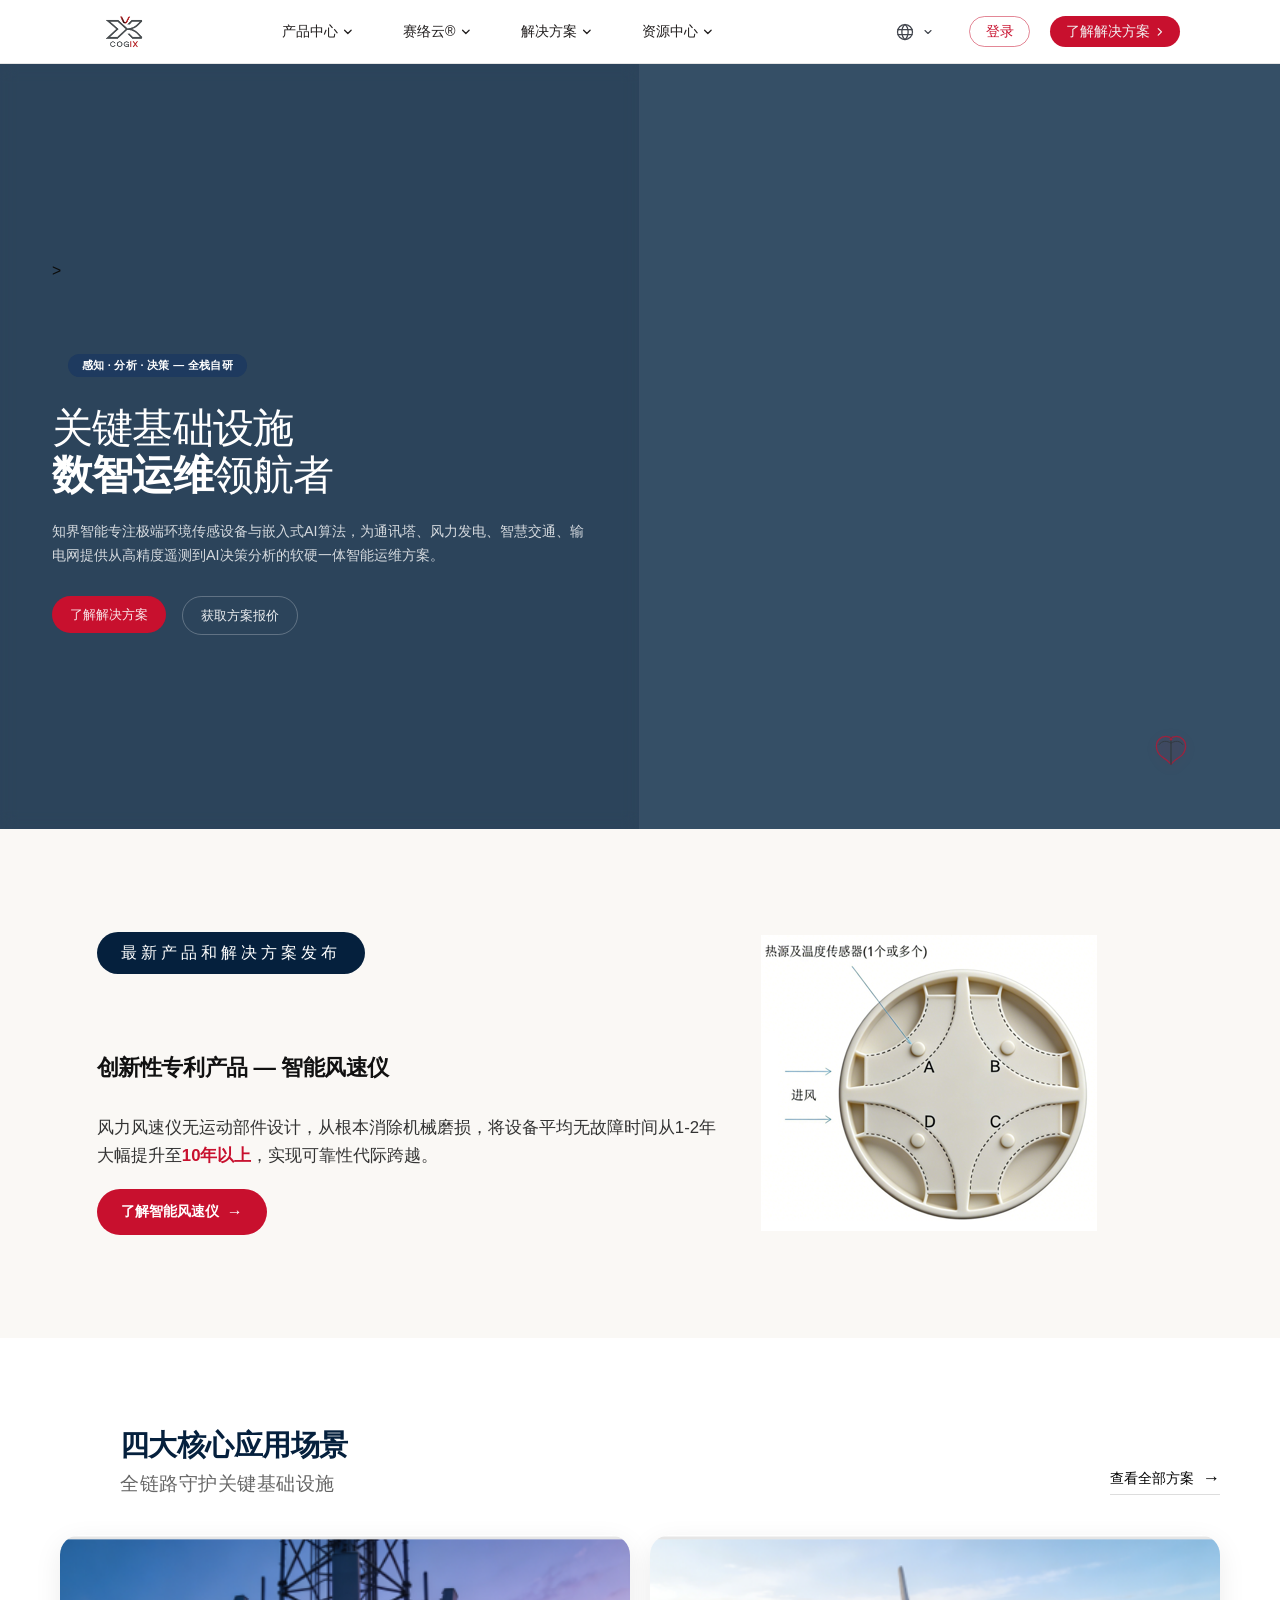
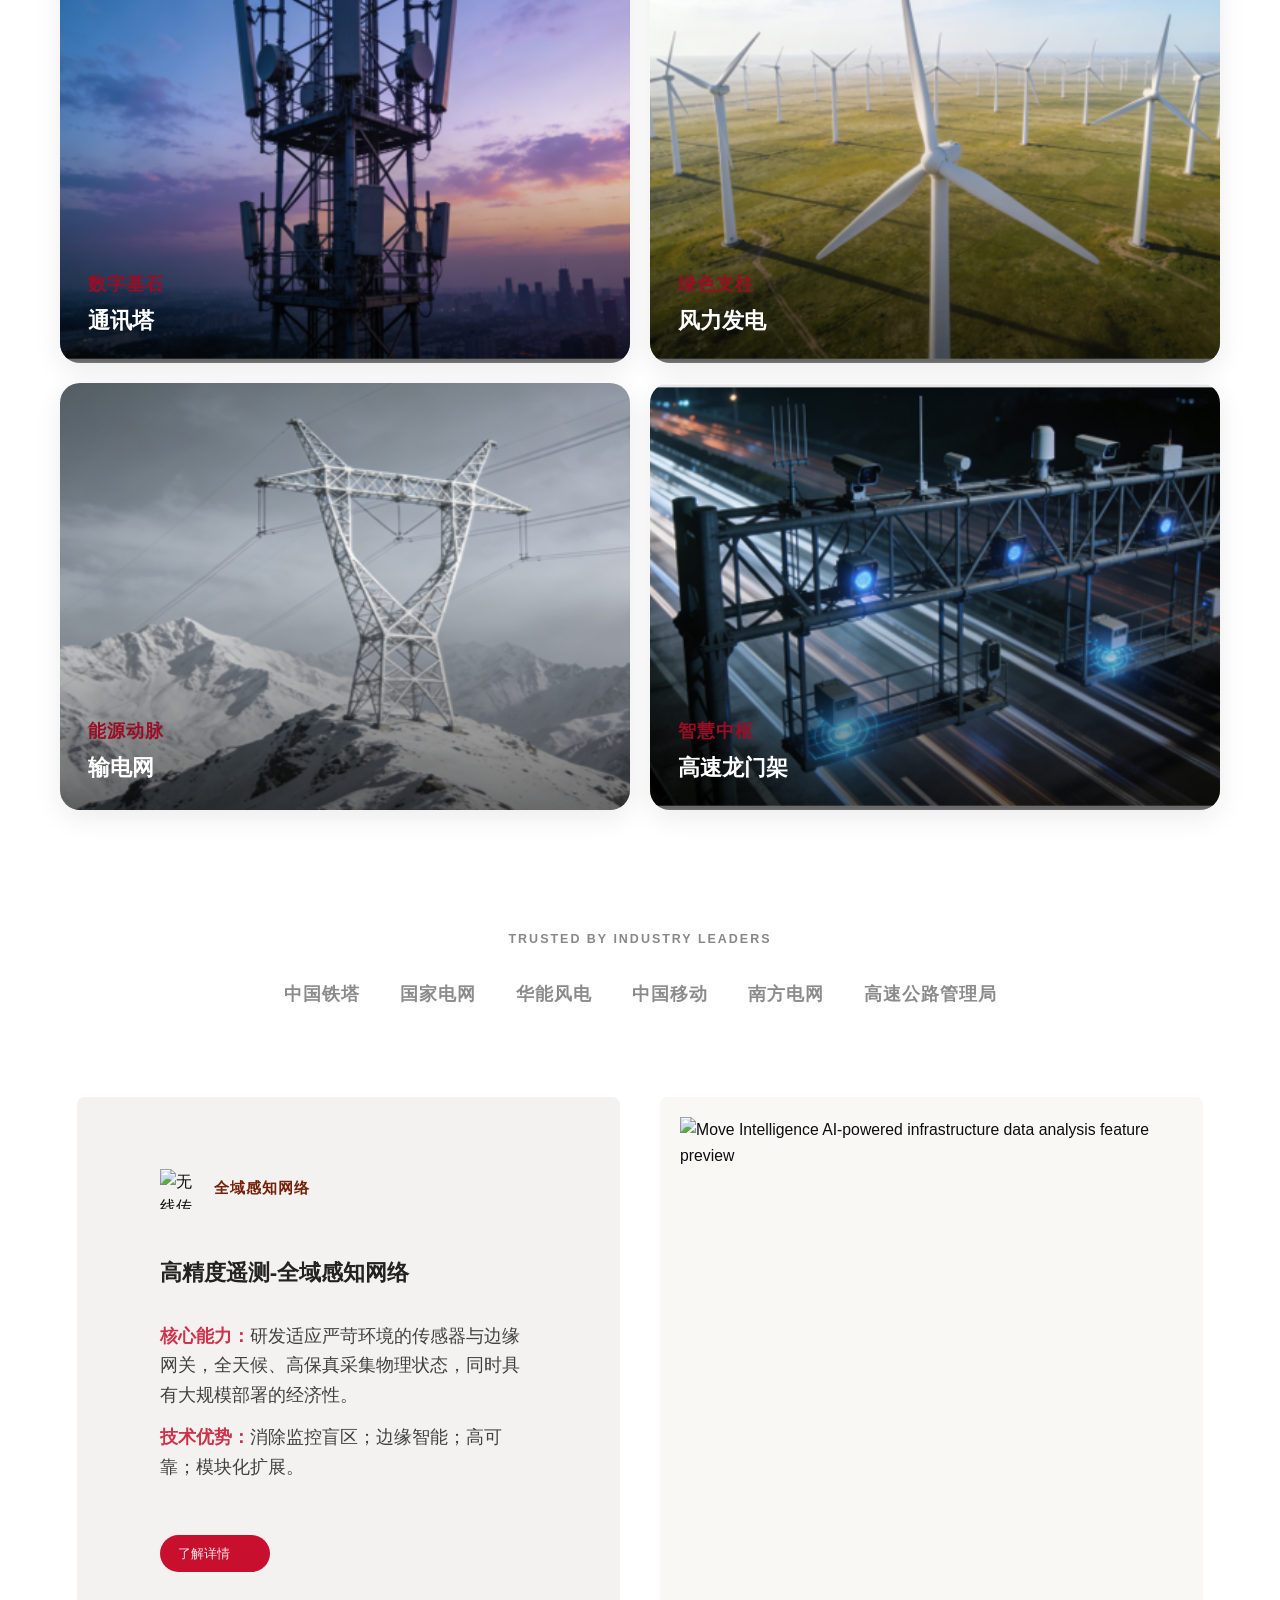
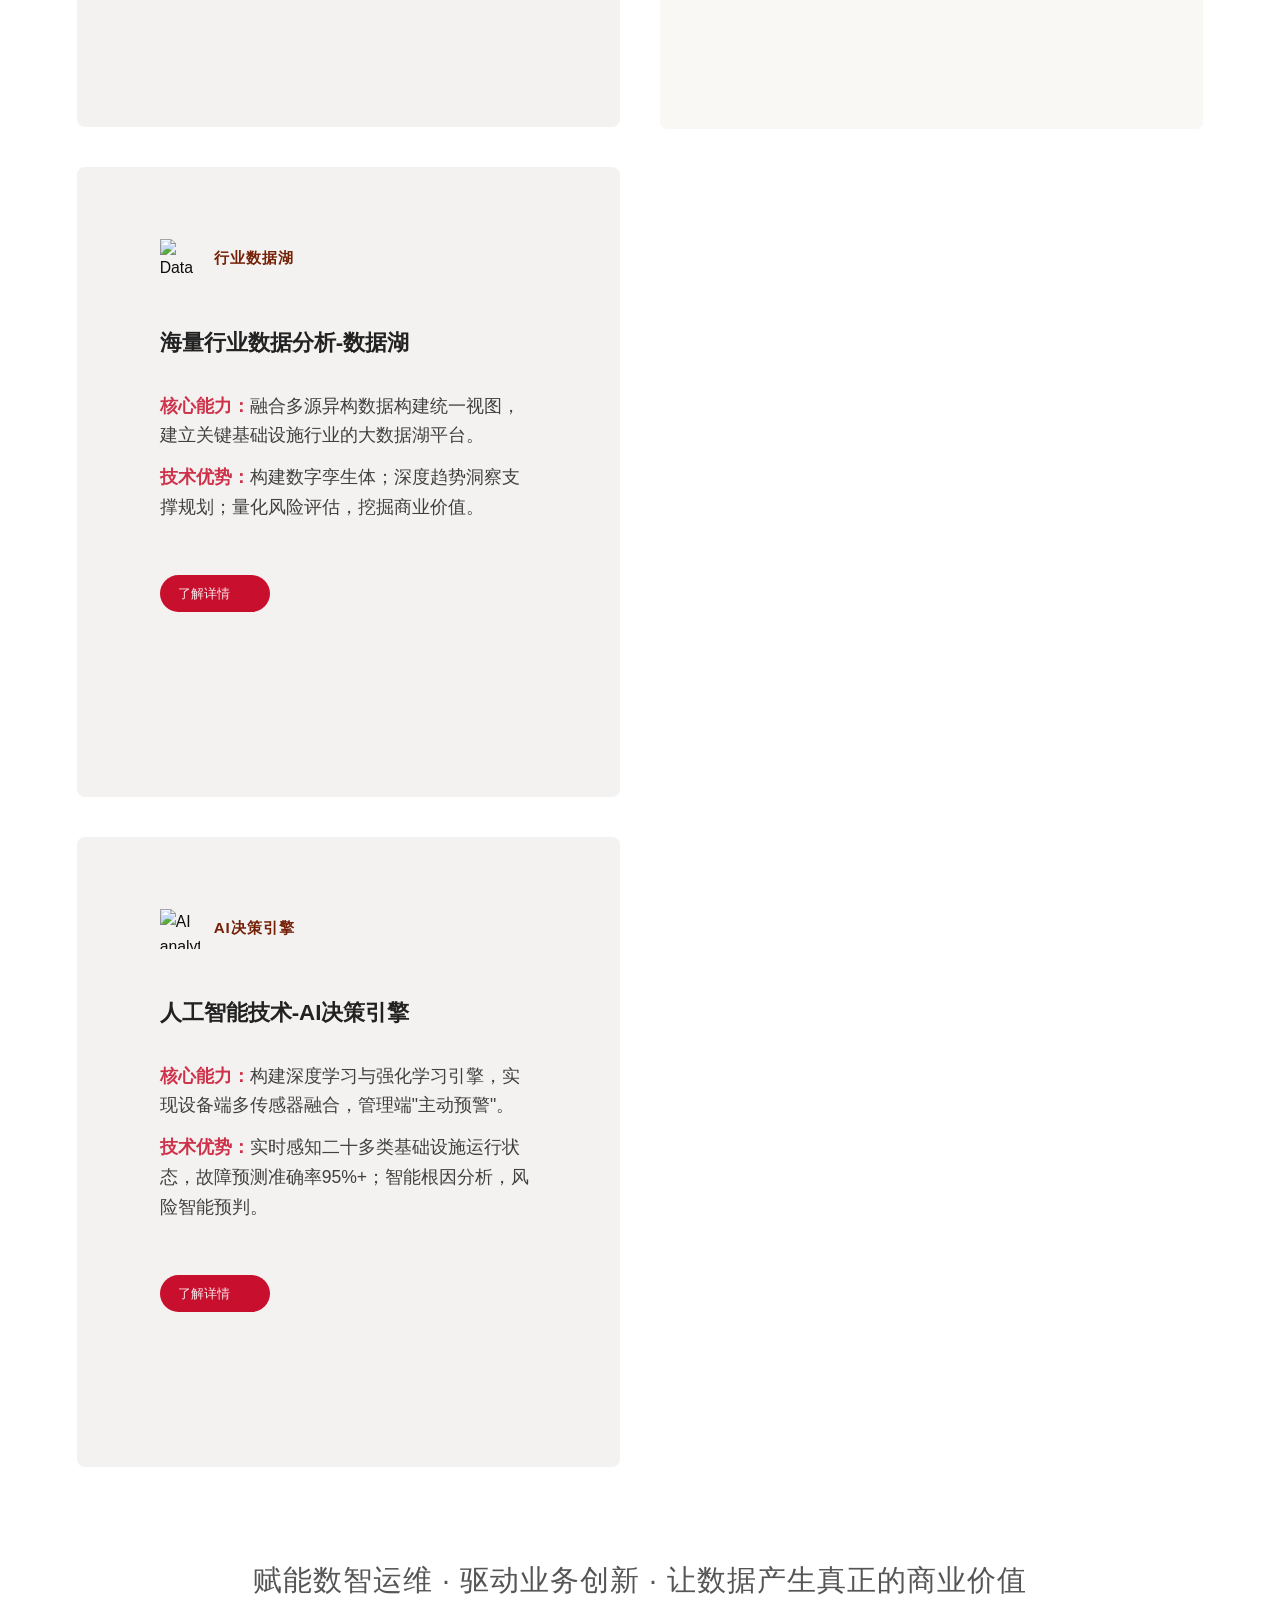
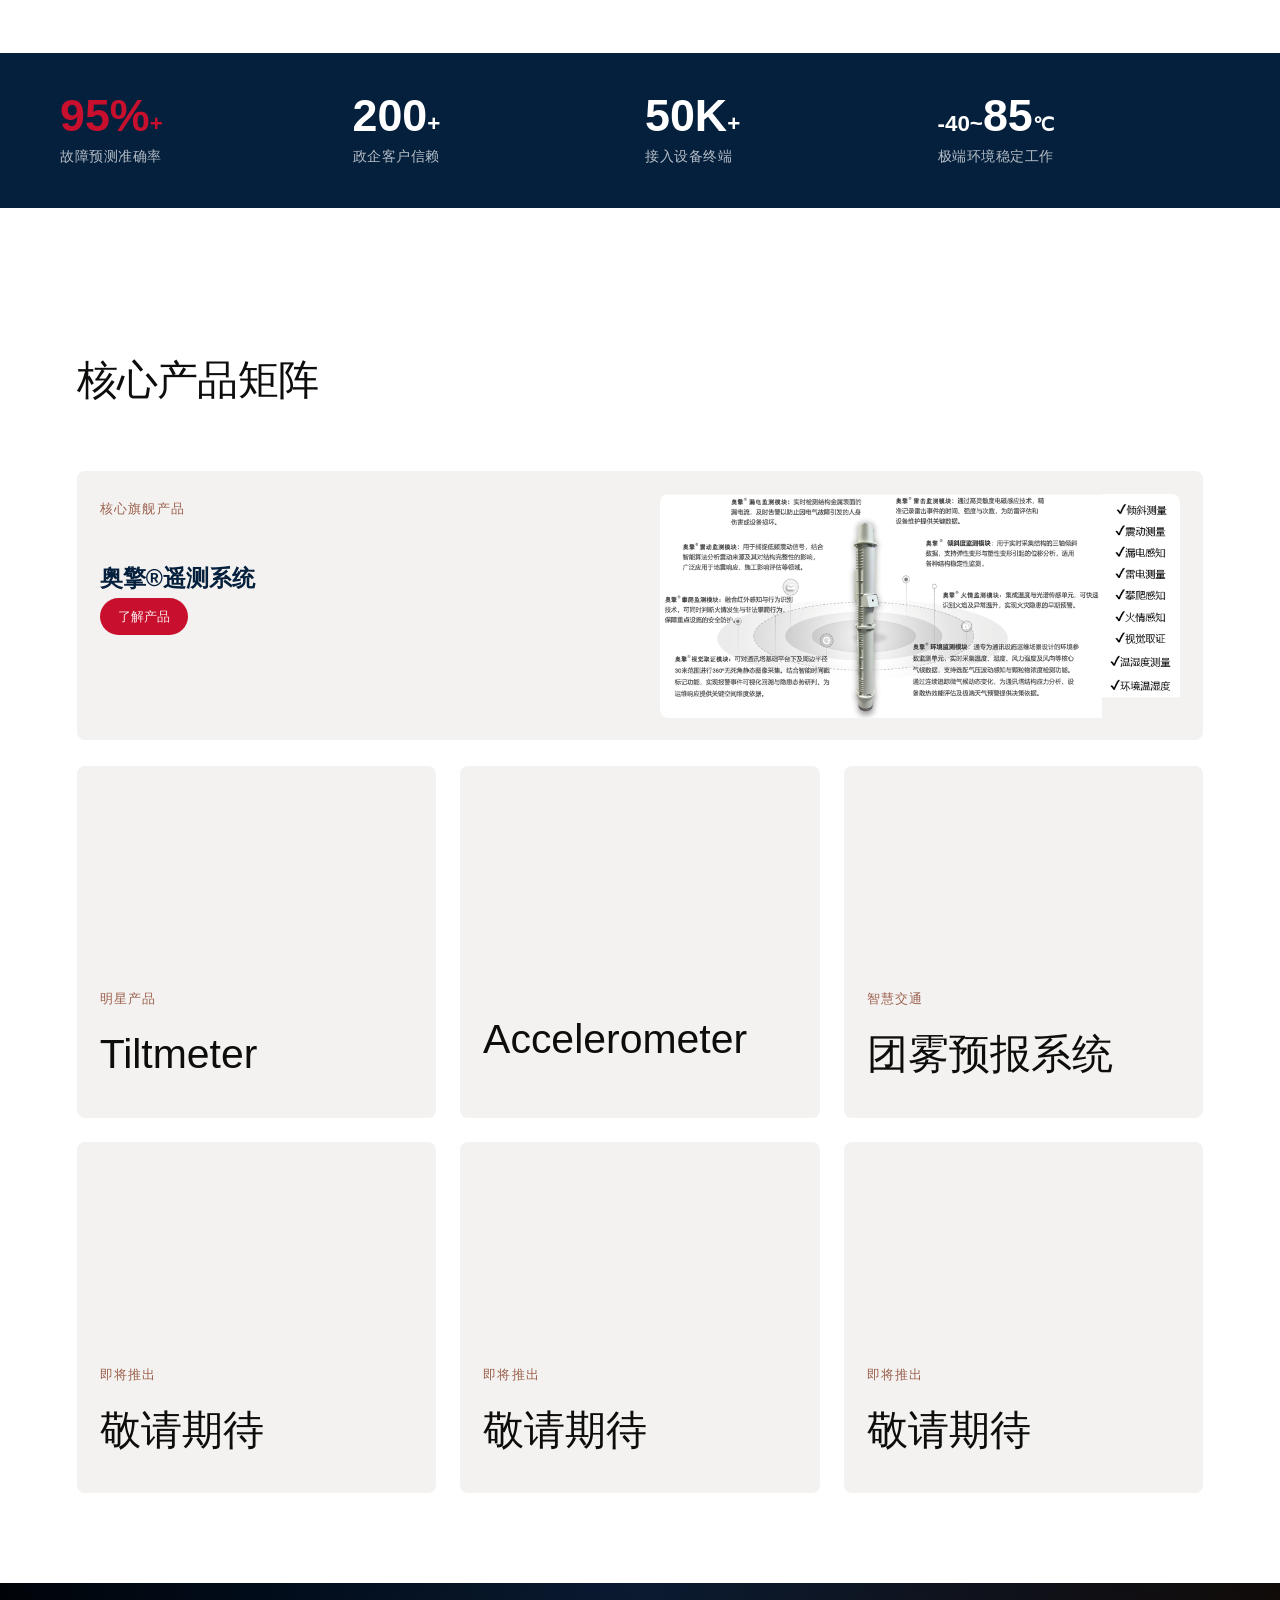
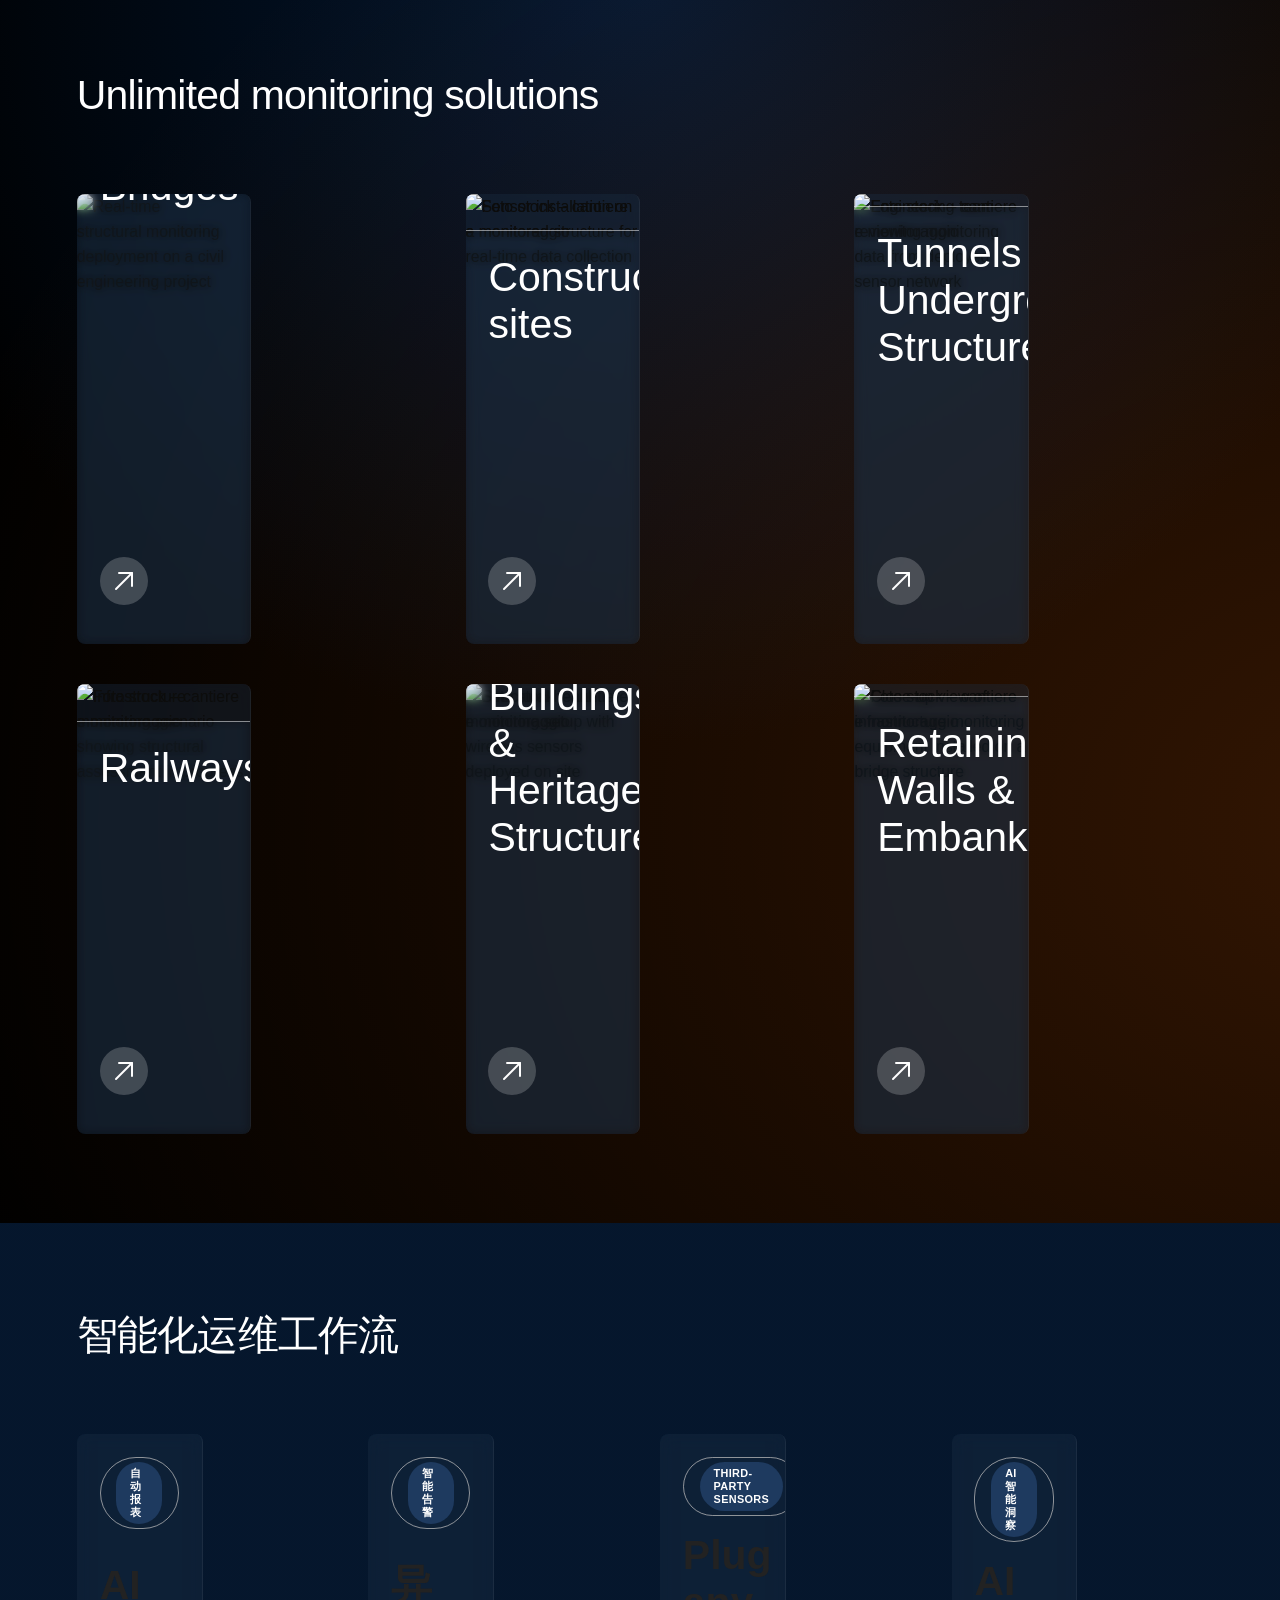
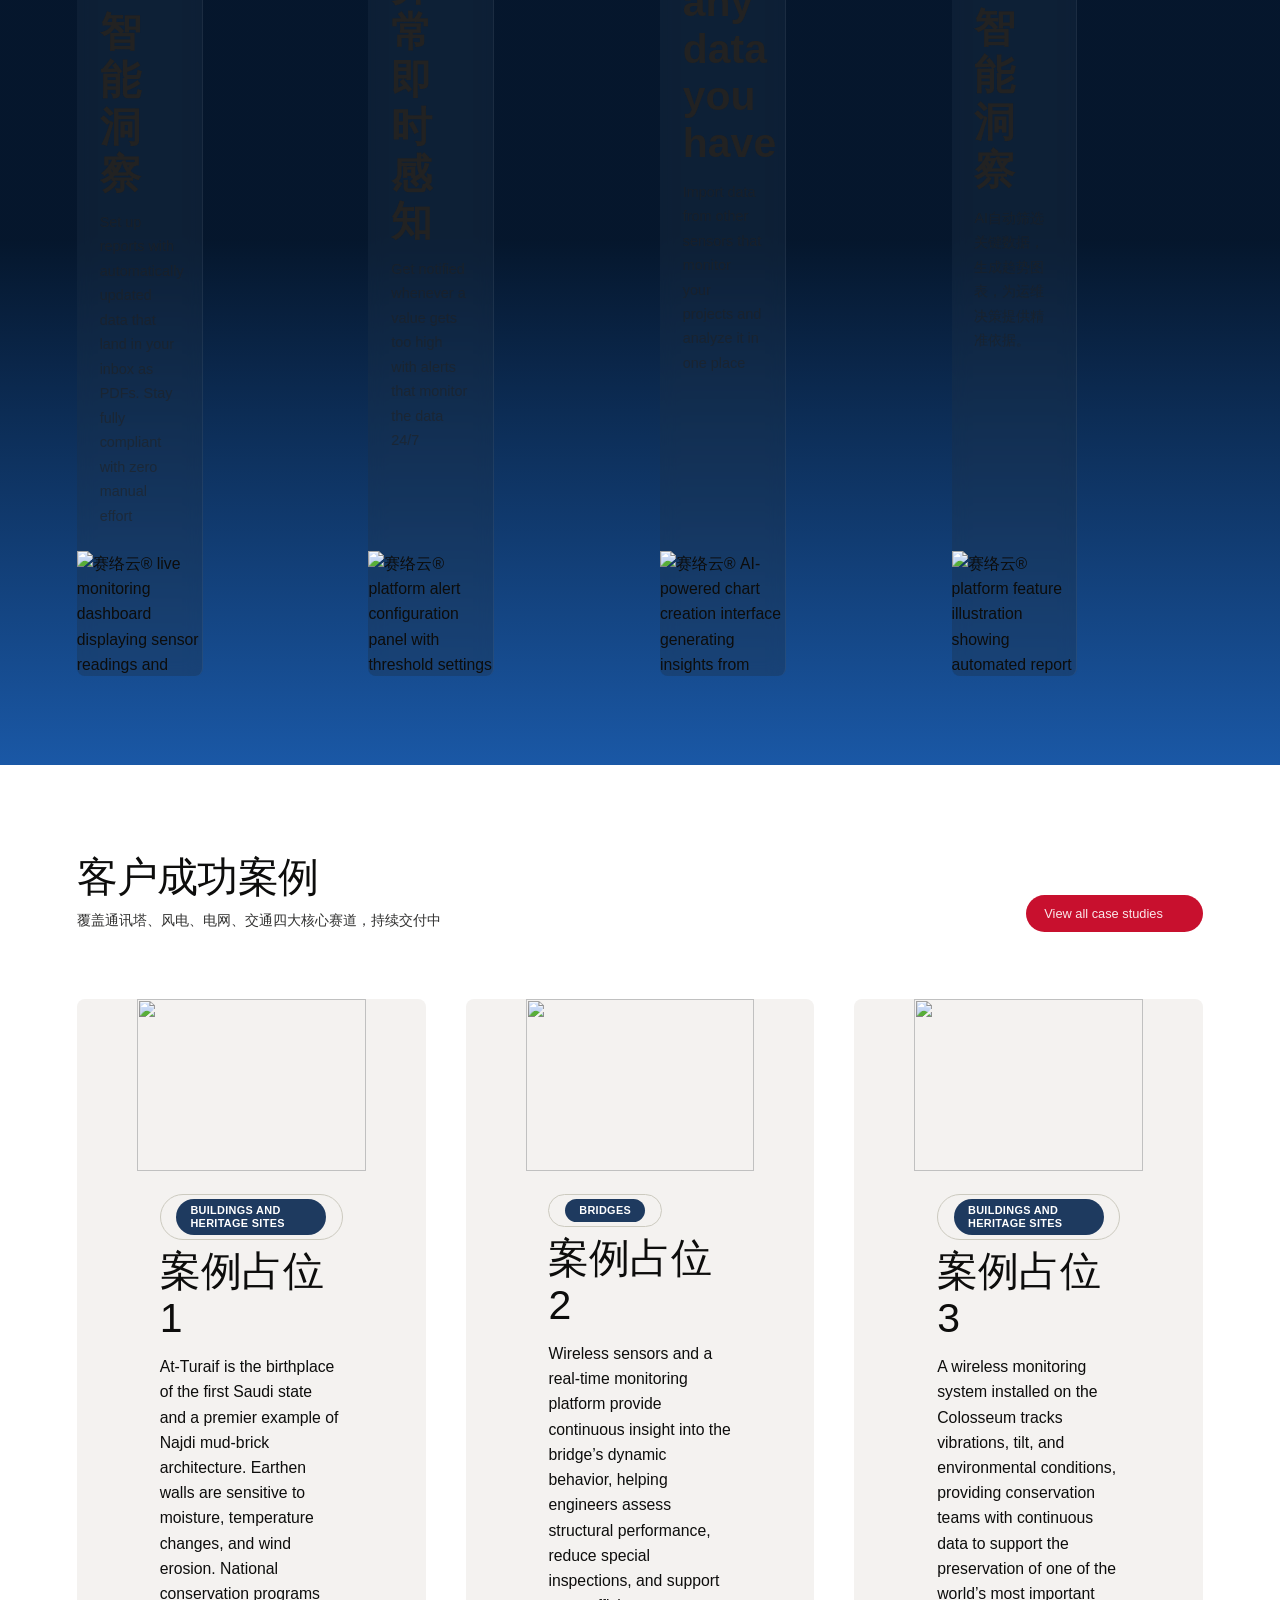
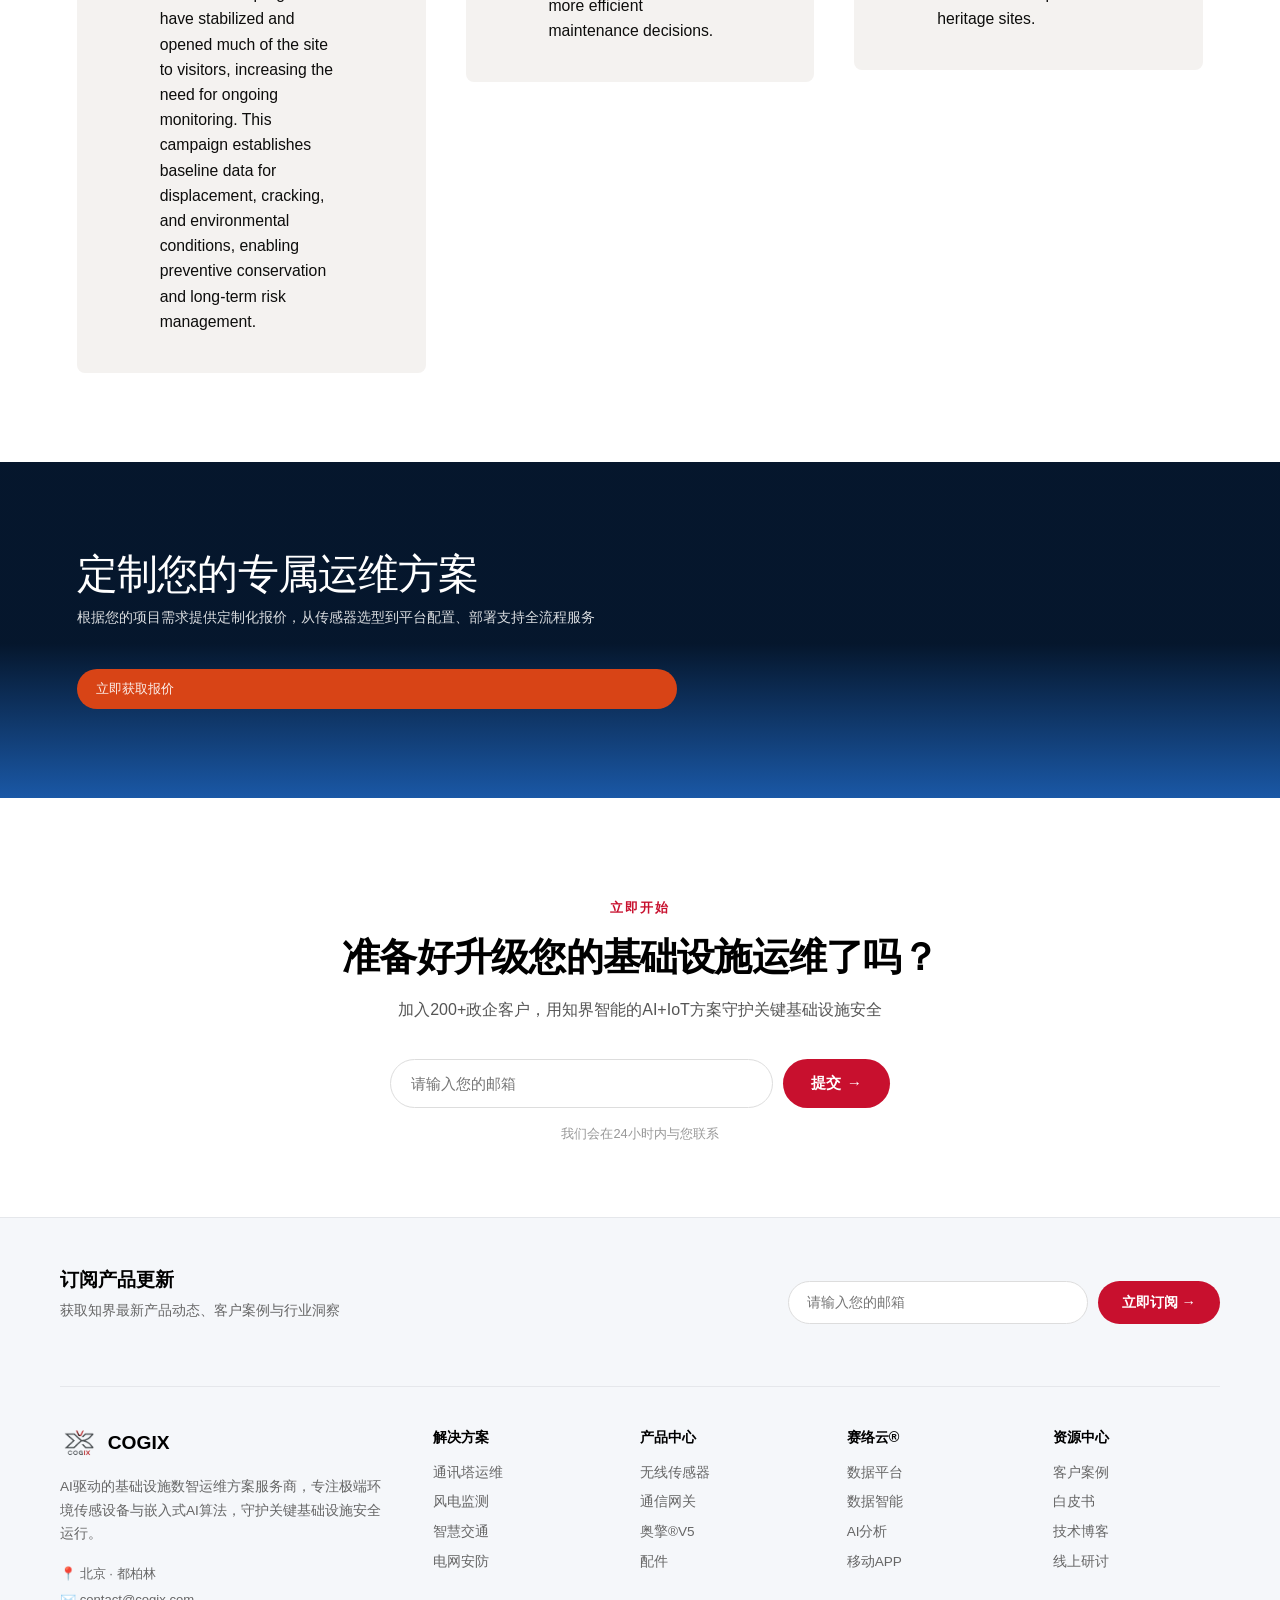
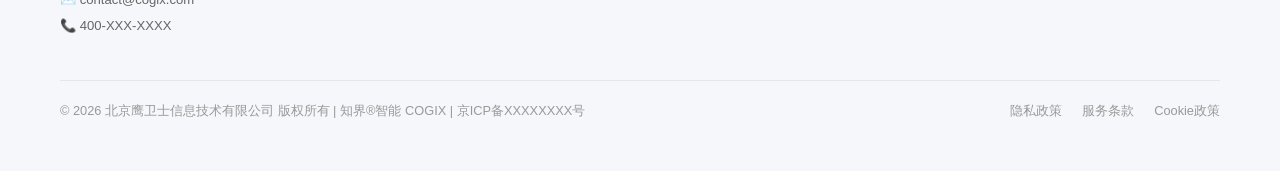
==== commit cae06a08: "奥擎标题改为深蓝色" ====
--- a/index.html
+++ b/index.html
@@ -1388,7 +1388,7 @@
 
 
 
-<section class="section"><div class="container"><!--$--><div data-wf--row--general-variant="top-left" id="" STYLE="" class="row-component"><div class="row"><!--$--><div data-wf--column--variant="9-12" id="" STYLE="" class="col w-variant-42f3bbfc-b845-2d24-68dc-8d68e4f19bf2 col-sm-12"><div class="slot cc-column"><!--$--><div data-wf--heading--variant="h1" id="" STYLE="" class="heading-component"><h2 class="heading-text">核心产品矩阵</h2></div><!--/$--></div></div><!--/$--></div></div><!--/$--><!--$--><div data-wf--spacer--variant="large" ID="" STYLE="" class="spacer-component w-variant-ffac01ec-6632-6017-d6c8-9a8ba078b507"></div><!--/$--><div class="row"><div class="col"><div class="card"><div class="card-body"><div class="row"><div class="col col-sm-12"><!--$--><div data-wf--eyebrow--variant="orange" id="" STYLE="" class="eyebrow-component u-text-muted"><div class="eyebrow">核心旗舰产品<!--$--><br/><!--/$--></div></div><!--/$--><!--$--><div data-wf--heading--variant="h3" id="" STYLE="margin-top:24px;" class="heading-component w-variant-e61c31ea-9d69-c157-f49b-5a72c195f426"><h3 class="heading-text w-variant-e61c31ea-9d69-c157-f49b-5a72c195f426" style="font-size:1.45rem !important;font-weight:600 !important;color:#C8102E !important;">奥擎®遥测系统</h3></div><!--/$--><!--$--><div data-wf--rich-text--variant="inherit" id="" STYLE="" class="rich-text-component"><div class="rich-text w-richtext"></div></div><!--/$--><div class="row" style="display:flex;gap:16px;align-items:center;"><div class="col col-shrink"><!--$--><div data-wf--button--variant="primary" id="" STYLE="" class="button"><div aria-hidden="true" class="btn-text">了解产品</div><a href="/sensors/axe-std-lr-2-5-0" class="u-link-cover w-inline-block"><div class="u-sr-only">了解产品</div></a></div><!--/$--></div></div><!--$--><div style="display:inline-block;width:14px;"></div><!--/$--><!--$--></div><div class="col col-sm-first col-sm-8" style="position:relative;z-index:10;"><img src="/images/aoqing-product.png?v=3" style="width:100%;height:100%;object-fit:cover;display:block;border-radius:8px;" alt="奥擎®遥测系统" /></div></div></div></div></div></div><!--$--><div style="display:inline-block;width:14px;"></div><!--/$--><div class="w-dyn-list"><div role="list" class="row row-gap-md w-dyn-items"><div role="listitem" class="col col-lg-4 col-md-6 col-sm-12 w-dyn-item"><!--$--><div id="" STYLE="height: 100%;" class="card"><a aria-label="Tiltmeter" href="/sensors/tlt-std-lr-2-4-0" class="u-link-cover-white w-inline-block"></a><div class="card-body"><div class="row row-gap-md"><div class="col col-lg-9"><!--$--><div data-wf--image--settings-aspect-ratio="4x3" id="" STYLE="" class="img-component"><div class="img-component_bg-overlay custom-aspect-ratio-2"></div></div><!--/$--></div><div class="col col-lg-12"><!--$--><div data-wf--eyebrow--variant="orange" id="" STYLE="" class="eyebrow-component u-text-muted u-p-0"><div class="eyebrow">明星产品</div></div><!--/$--><!--$--><div data-wf--heading--variant="h4" id="" STYLE="" class="heading-component"><h3 class="heading-text w-variant-10a335cb-dfc1-f5bb-74a9-0b906877146f">Tiltmeter</h3></div><!--/$--></div></div></div></div><!--/$--></div><div role="listitem" class="col col-lg-4 col-md-6 col-sm-12 w-dyn-item"><!--$--><div id="" STYLE="height: 100%;" class="card"><a aria-label="Accelerometer" href="/sensors/axe-std-lr-2-5-0" class="u-link-cover-white w-inline-block"></a><div class="card-body"><div class="row row-gap-md"><div class="col col-lg-9"><!--$--><div data-wf--image--settings-aspect-ratio="4x3" id="" STYLE="" class="img-component"><div class="img-component_bg-overlay custom-aspect-ratio-2"></div></div><!--/$--></div><div class="col col-lg-12"><!--$--><div data-wf--eyebrow--variant="orange" id="" STYLE="" class="eyebrow-component u-text-muted u-p-0"><div class="eyebrow"></div></div><!--/$--><!--$--><div data-wf--heading--variant="h4" id="" STYLE="" class="heading-component"><h3 class="heading-text w-variant-10a335cb-dfc1-f5bb-74a9-0b906877146f">Accelerometer</h3></div><!--/$--></div></div></div></div><!--/$--></div><div role="listitem" class="col col-lg-4 col-md-6 col-sm-12 w-dyn-item"><!--$--><div id="" STYLE="height: 100%;" class="card"><a aria-label="Vibrometer" href="/sensors/deckvbr-std-2-0" class="u-link-cover-white w-inline-block"></a><div class="card-body"><div class="row row-gap-md"><div class="col col-lg-9"><!--$--><div data-wf--image--settings-aspect-ratio="4x3" id="" STYLE="" class="img-component"><div class="img-component_bg-overlay custom-aspect-ratio-2"></div></div><!--/$--></div><div class="col col-lg-12"><!--$--><div data-wf--eyebrow--variant="orange" id="" STYLE="" class="eyebrow-component u-text-muted u-p-0"><div class="eyebrow">智慧交通</div></div><!--/$--><!--$--><div data-wf--heading--variant="h4" id="" STYLE="" class="heading-component"><h3 class="heading-text w-variant-10a335cb-dfc1-f5bb-74a9-0b906877146f">团雾预报系统</h3></div><!--/$--></div></div></div></div><!--/$--></div><div role="listitem" class="col col-lg-4 col-md-6 col-sm-12 w-dyn-item"><!--$--><div id="" STYLE="height: 100%;" class="card"><a aria-label="Environmental sensor" href="/sensors/env-std-lr-1-1-0" class="u-link-cover-white w-inline-block"></a><div class="card-body"><div class="row row-gap-md"><div class="col col-lg-9"><!--$--><div data-wf--image--settings-aspect-ratio="4x3" id="" STYLE="" class="img-component"><div class="img-component_bg-overlay custom-aspect-ratio-2"></div></div><!--/$--></div><div class="col col-lg-12"><!--$--><div data-wf--eyebrow--variant="orange" id="" STYLE="" class="eyebrow-component u-text-muted u-p-0"><div class="eyebrow">即将推出</div></div><!--/$--><!--$--><div data-wf--heading--variant="h4" id="" STYLE="" class="heading-component"><h3 class="heading-text w-variant-10a335cb-dfc1-f5bb-74a9-0b906877146f">敬请期待</h3></div><!--/$--></div></div></div></div><!--/$--></div><div role="listitem" class="col col-lg-4 col-md-6 col-sm-12 w-dyn-item"><!--$--><div id="" STYLE="height: 100%;" class="card"><a aria-label="Dynamic Displacement Sensor" href="/sensors/deck002-x" class="u-link-cover-white w-inline-block"></a><div class="card-body"><div class="row row-gap-md"><div class="col col-lg-9"><!--$--><div data-wf--image--settings-aspect-ratio="4x3" id="" STYLE="" class="img-component"><div class="img-component_bg-overlay custom-aspect-ratio-2"></div></div><!--/$--></div><div class="col col-lg-12"><!--$--><div data-wf--eyebrow--variant="orange" id="" STYLE="" class="eyebrow-component u-text-muted u-p-0"><div class="eyebrow">即将推出</div></div><!--/$--><!--$--><div data-wf--heading--variant="h4" id="" STYLE="" class="heading-component"><h3 class="heading-text w-variant-10a335cb-dfc1-f5bb-74a9-0b906877146f">敬请期待</h3></div><!--/$--></div></div></div></div><!--/$--></div><div role="listitem" class="col col-lg-4 col-md-6 col-sm-12 w-dyn-item"><!--$--><div id="" STYLE="height: 100%;" class="card"><a aria-label="Communication Node" href="/sensors/scn-xxx-lr-2-3-0" class="u-link-cover-white w-inline-block"></a><div class="card-body"><div class="row row-gap-md"><div class="col col-lg-9"><!--$--><div data-wf--image--settings-aspect-ratio="4x3" id="" STYLE="" class="img-component"><div class="img-component_bg-overlay custom-aspect-ratio-2"></div></div><!--/$--></div><div class="col col-lg-12"><!--$--><div data-wf--eyebrow--variant="orange" id="" STYLE="" class="eyebrow-component u-text-muted u-p-0"><div class="eyebrow">即将推出</div></div><!--/$--><!--$--><div data-wf--heading--variant="h4" id="" STYLE="" class="heading-component"><h3 class="heading-text w-variant-10a335cb-dfc1-f5bb-74a9-0b906877146f">敬请期待</h3></div><!--/$--></div></div></div></div><!--/$--></div></div></div></div></section>
+<section class="section"><div class="container"><!--$--><div data-wf--row--general-variant="top-left" id="" STYLE="" class="row-component"><div class="row"><!--$--><div data-wf--column--variant="9-12" id="" STYLE="" class="col w-variant-42f3bbfc-b845-2d24-68dc-8d68e4f19bf2 col-sm-12"><div class="slot cc-column"><!--$--><div data-wf--heading--variant="h1" id="" STYLE="" class="heading-component"><h2 class="heading-text">核心产品矩阵</h2></div><!--/$--></div></div><!--/$--></div></div><!--/$--><!--$--><div data-wf--spacer--variant="large" ID="" STYLE="" class="spacer-component w-variant-ffac01ec-6632-6017-d6c8-9a8ba078b507"></div><!--/$--><div class="row"><div class="col"><div class="card"><div class="card-body"><div class="row"><div class="col col-sm-12"><!--$--><div data-wf--eyebrow--variant="orange" id="" STYLE="" class="eyebrow-component u-text-muted"><div class="eyebrow">核心旗舰产品<!--$--><br/><!--/$--></div></div><!--/$--><!--$--><div data-wf--heading--variant="h3" id="" STYLE="margin-top:24px;" class="heading-component w-variant-e61c31ea-9d69-c157-f49b-5a72c195f426"><h3 class="heading-text w-variant-e61c31ea-9d69-c157-f49b-5a72c195f426" style="font-size:1.45rem !important;font-weight:600 !important;color:#05203d !important;">奥擎®遥测系统</h3></div><!--/$--><!--$--><div data-wf--rich-text--variant="inherit" id="" STYLE="" class="rich-text-component"><div class="rich-text w-richtext"></div></div><!--/$--><div class="row" style="display:flex;gap:16px;align-items:center;"><div class="col col-shrink"><!--$--><div data-wf--button--variant="primary" id="" STYLE="" class="button"><div aria-hidden="true" class="btn-text">了解产品</div><a href="/sensors/axe-std-lr-2-5-0" class="u-link-cover w-inline-block"><div class="u-sr-only">了解产品</div></a></div><!--/$--></div></div><!--$--><div style="display:inline-block;width:14px;"></div><!--/$--><!--$--></div><div class="col col-sm-first col-sm-8" style="position:relative;z-index:10;"><img src="/images/aoqing-product.png?v=3" style="width:100%;height:100%;object-fit:cover;display:block;border-radius:8px;" alt="奥擎®遥测系统" /></div></div></div></div></div></div><!--$--><div style="display:inline-block;width:14px;"></div><!--/$--><div class="w-dyn-list"><div role="list" class="row row-gap-md w-dyn-items"><div role="listitem" class="col col-lg-4 col-md-6 col-sm-12 w-dyn-item"><!--$--><div id="" STYLE="height: 100%;" class="card"><a aria-label="Tiltmeter" href="/sensors/tlt-std-lr-2-4-0" class="u-link-cover-white w-inline-block"></a><div class="card-body"><div class="row row-gap-md"><div class="col col-lg-9"><!--$--><div data-wf--image--settings-aspect-ratio="4x3" id="" STYLE="" class="img-component"><div class="img-component_bg-overlay custom-aspect-ratio-2"></div></div><!--/$--></div><div class="col col-lg-12"><!--$--><div data-wf--eyebrow--variant="orange" id="" STYLE="" class="eyebrow-component u-text-muted u-p-0"><div class="eyebrow">明星产品</div></div><!--/$--><!--$--><div data-wf--heading--variant="h4" id="" STYLE="" class="heading-component"><h3 class="heading-text w-variant-10a335cb-dfc1-f5bb-74a9-0b906877146f">Tiltmeter</h3></div><!--/$--></div></div></div></div><!--/$--></div><div role="listitem" class="col col-lg-4 col-md-6 col-sm-12 w-dyn-item"><!--$--><div id="" STYLE="height: 100%;" class="card"><a aria-label="Accelerometer" href="/sensors/axe-std-lr-2-5-0" class="u-link-cover-white w-inline-block"></a><div class="card-body"><div class="row row-gap-md"><div class="col col-lg-9"><!--$--><div data-wf--image--settings-aspect-ratio="4x3" id="" STYLE="" class="img-component"><div class="img-component_bg-overlay custom-aspect-ratio-2"></div></div><!--/$--></div><div class="col col-lg-12"><!--$--><div data-wf--eyebrow--variant="orange" id="" STYLE="" class="eyebrow-component u-text-muted u-p-0"><div class="eyebrow"></div></div><!--/$--><!--$--><div data-wf--heading--variant="h4" id="" STYLE="" class="heading-component"><h3 class="heading-text w-variant-10a335cb-dfc1-f5bb-74a9-0b906877146f">Accelerometer</h3></div><!--/$--></div></div></div></div><!--/$--></div><div role="listitem" class="col col-lg-4 col-md-6 col-sm-12 w-dyn-item"><!--$--><div id="" STYLE="height: 100%;" class="card"><a aria-label="Vibrometer" href="/sensors/deckvbr-std-2-0" class="u-link-cover-white w-inline-block"></a><div class="card-body"><div class="row row-gap-md"><div class="col col-lg-9"><!--$--><div data-wf--image--settings-aspect-ratio="4x3" id="" STYLE="" class="img-component"><div class="img-component_bg-overlay custom-aspect-ratio-2"></div></div><!--/$--></div><div class="col col-lg-12"><!--$--><div data-wf--eyebrow--variant="orange" id="" STYLE="" class="eyebrow-component u-text-muted u-p-0"><div class="eyebrow">智慧交通</div></div><!--/$--><!--$--><div data-wf--heading--variant="h4" id="" STYLE="" class="heading-component"><h3 class="heading-text w-variant-10a335cb-dfc1-f5bb-74a9-0b906877146f">团雾预报系统</h3></div><!--/$--></div></div></div></div><!--/$--></div><div role="listitem" class="col col-lg-4 col-md-6 col-sm-12 w-dyn-item"><!--$--><div id="" STYLE="height: 100%;" class="card"><a aria-label="Environmental sensor" href="/sensors/env-std-lr-1-1-0" class="u-link-cover-white w-inline-block"></a><div class="card-body"><div class="row row-gap-md"><div class="col col-lg-9"><!--$--><div data-wf--image--settings-aspect-ratio="4x3" id="" STYLE="" class="img-component"><div class="img-component_bg-overlay custom-aspect-ratio-2"></div></div><!--/$--></div><div class="col col-lg-12"><!--$--><div data-wf--eyebrow--variant="orange" id="" STYLE="" class="eyebrow-component u-text-muted u-p-0"><div class="eyebrow">即将推出</div></div><!--/$--><!--$--><div data-wf--heading--variant="h4" id="" STYLE="" class="heading-component"><h3 class="heading-text w-variant-10a335cb-dfc1-f5bb-74a9-0b906877146f">敬请期待</h3></div><!--/$--></div></div></div></div><!--/$--></div><div role="listitem" class="col col-lg-4 col-md-6 col-sm-12 w-dyn-item"><!--$--><div id="" STYLE="height: 100%;" class="card"><a aria-label="Dynamic Displacement Sensor" href="/sensors/deck002-x" class="u-link-cover-white w-inline-block"></a><div class="card-body"><div class="row row-gap-md"><div class="col col-lg-9"><!--$--><div data-wf--image--settings-aspect-ratio="4x3" id="" STYLE="" class="img-component"><div class="img-component_bg-overlay custom-aspect-ratio-2"></div></div><!--/$--></div><div class="col col-lg-12"><!--$--><div data-wf--eyebrow--variant="orange" id="" STYLE="" class="eyebrow-component u-text-muted u-p-0"><div class="eyebrow">即将推出</div></div><!--/$--><!--$--><div data-wf--heading--variant="h4" id="" STYLE="" class="heading-component"><h3 class="heading-text w-variant-10a335cb-dfc1-f5bb-74a9-0b906877146f">敬请期待</h3></div><!--/$--></div></div></div></div><!--/$--></div><div role="listitem" class="col col-lg-4 col-md-6 col-sm-12 w-dyn-item"><!--$--><div id="" STYLE="height: 100%;" class="card"><a aria-label="Communication Node" href="/sensors/scn-xxx-lr-2-3-0" class="u-link-cover-white w-inline-block"></a><div class="card-body"><div class="row row-gap-md"><div class="col col-lg-9"><!--$--><div data-wf--image--settings-aspect-ratio="4x3" id="" STYLE="" class="img-component"><div class="img-component_bg-overlay custom-aspect-ratio-2"></div></div><!--/$--></div><div class="col col-lg-12"><!--$--><div data-wf--eyebrow--variant="orange" id="" STYLE="" class="eyebrow-component u-text-muted u-p-0"><div class="eyebrow">即将推出</div></div><!--/$--><!--$--><div data-wf--heading--variant="h4" id="" STYLE="" class="heading-component"><h3 class="heading-text w-variant-10a335cb-dfc1-f5bb-74a9-0b906877146f">敬请期待</h3></div><!--/$--></div></div></div></div><!--/$--></div></div></div></div></section>
 <section data-wf--section--variant="secondary" id="" STYLE="background: radial-gradient(118.87% 98.96% at 108.85% 67.81%, rgba(254, 109, 12, 0.20) 0%, rgba(226, 254, 12, 0.00) 100%), radial-gradient(61.32% 61.32% at 50% 0%, rgba(12, 118, 254, 0.20) 0%, rgba(0, 0, 0, 0.20) 100%), #000;" class="section w-variant-55512bce-64ab-f0a6-5262-b369384d98ff"><div class="container"><div class="slot cc-section"><!--$--><div data-wf--row--general-variant="top-left" id="" STYLE="" class="row-component"><div class="row"><!--$--><div data-wf--column--variant="base" id="" STYLE="" class="col col-md-12"><div class="slot cc-column"><!--$--><div data-wf--heading--variant="h1" id="" STYLE="" class="heading-component"><h2 class="heading-text">Unlimited monitoring solutions</h2></div><!--/$--><!--$--><div data-wf--spacer--variant="large" ID="" STYLE="" class="spacer-component w-variant-ffac01ec-6632-6017-d6c8-9a8ba078b507"></div><!--/$--></div></div><!--/$--></div></div><!--/$--><!--$--><div data-wf--row--general-variant="top-left" id="" STYLE="" class="row-component"><div class="row"><!--$--><div data-wf--column--variant="4-12" id="" STYLE="" class="col w-variant-568b6c0b-6c44-a6d4-4da9-e9e3bb9df927 col-md-6 col-sm-12"><div class="slot cc-column"><!--$--><div id="" STYLE="" class="card u-bg-glass"><div class="slot cc-card"><div class="card-body-wrapper"><div class="card-body-collapsed"><div class="row"><div class="col"><!--$--><div data-wf--heading--variant="h4" id="" STYLE="" class="heading-component"><h3 class="heading-text w-variant-10a335cb-dfc1-f5bb-74a9-0b906877146f">Bridges</h3></div><!--/$--><!--$--><div data-wf--rich-text--variant="paragraph-sm" id="" STYLE="" class="rich-text-component w-variant-8ff65455-49b5-9df9-0339-063a58c55d9d u-text-muted u-hover-hidden"><div class="rich-text w-variant-8ff65455-49b5-9df9-0339-063a58c55d9d w-richtext"><p>Monitor tilt, vibrations, modal frequencies, and displacement with high-precision wireless sensors. Perfect for managing aging infrastructure, scheduling preventive maintenance, and preventing failures.</p></div></div><!--/$--></div><div class="col col-shrink"><div class="cc-card-arrow-wrapper"><div class="cc-card-arrow w-embed"><svg xmlns="http://www.w3.org/2000/svg" viewBox="0 0 256 256"><rect width="256" height="256" fill="none"/><line x1="64" y1="192" x2="192" y2="64" fill="none" stroke="currentColor" stroke-linecap="round" stroke-linejoin="round" stroke-width="16"/><polyline points="88 64 192 64 192 168" fill="none" stroke="currentColor" stroke-linecap="round" stroke-linejoin="round" stroke-width="16"/></svg></div></div></div></div></div><!--$--><div data-wf--image--settings-aspect-ratio="background" id="" STYLE="" class="img-component w-variant-c892e5c6-3430-adda-35a3-e4d1e3803d78"><img class="u-img-cover" src="https://cdn.prod.website-files.com/66335a2c5696aeb195a3c230/69a57b8c739bf1a1a9795946_Rectangle%2010-4.avif" width="Auto" alt="Real-time structural monitoring deployment on a civil engineering project" sizes="(max-width: 2000px) 100vw, 2000px" data-wf--image-fit--image-fit="base" loading="lazy" fetchpriority="low" srcset="https://cdn.prod.website-files.com/66335a2c5696aeb195a3c230/69a57b8c739bf1a1a9795946_Rectangle%2010-4-p-500.avif 500w, https://cdn.prod.website-files.com/66335a2c5696aeb195a3c230/69a57b8c739bf1a1a9795946_Rectangle%2010-4.avif 800w"/><div class="img-component_bg-overlay custom-aspect-ratio-2"></div></div><!--/$--></div></div><a target="Solutions for bridges" href="/solutions/bridges" class="u-link-cover w-inline-block"><div class="u-sr-only">Learn more</div></a></div><!--/$--></div></div><!--/$--><!--$--><div data-wf--column--variant="4-12" id="" STYLE="" class="col w-variant-568b6c0b-6c44-a6d4-4da9-e9e3bb9df927 col-md-6 col-sm-12"><div class="slot cc-column"><!--$--><div id="" STYLE="" class="card u-bg-glass"><div class="slot cc-card"><!--$--><div data-wf--image--settings-aspect-ratio="background" id="" STYLE="" class="img-component w-variant-c892e5c6-3430-adda-35a3-e4d1e3803d78"><img class="u-img-cover" src="https://cdn.prod.website-files.com/66335a2c5696aeb195a3c230/686d401ece7f742226962434_AdobeStock_275280825.jpeg" width="Auto" alt="Foto stock – cantiere e monitoraggio" sizes="(max-width: 2000px) 100vw, 2000px" data-wf--image-fit--image-fit="base" loading="lazy" fetchpriority="" srcset="https://cdn.prod.website-files.com/66335a2c5696aeb195a3c230/686d401ece7f742226962434_AdobeStock_275280825-p-500.jpeg 500w, https://cdn.prod.website-files.com/66335a2c5696aeb195a3c230/686d401ece7f742226962434_AdobeStock_275280825-p-800.jpeg 800w, https://cdn.prod.website-files.com/66335a2c5696aeb195a3c230/686d401ece7f742226962434_AdobeStock_275280825-p-1080.jpeg 1080w, https://cdn.prod.website-files.com/66335a2c5696aeb195a3c230/686d401ece7f742226962434_AdobeStock_275280825-p-1600.jpeg 1600w, https://cdn.prod.website-files.com/66335a2c5696aeb195a3c230/686d401ece7f742226962434_AdobeStock_275280825-p-2000.jpeg 2000w, https://cdn.prod.website-files.com/66335a2c5696aeb195a3c230/686d401ece7f742226962434_AdobeStock_275280825-p-2600.jpeg 2600w, https://cdn.prod.website-files.com/66335a2c5696aeb195a3c230/686d401ece7f742226962434_AdobeStock_275280825-p-3200.jpeg 3200w, https://cdn.prod.website-files.com/66335a2c5696aeb195a3c230/686d401ece7f742226962434_AdobeStock_275280825.jpeg 4096w"/><div class="img-component_bg-overlay custom-aspect-ratio-2"></div></div><!--/$--><div class="card-body-wrapper"><div class="card-body-collapsed"><div class="row"><div class="col"><!--$--><div data-wf--heading--variant="h4" id="" STYLE="" class="heading-component"><h3 class="heading-text w-variant-10a335cb-dfc1-f5bb-74a9-0b906877146f">Construction sites</h3></div><!--/$--><!--$--><div data-wf--rich-text--variant="paragraph-sm" id="" STYLE="" class="rich-text-component w-variant-8ff65455-49b5-9df9-0339-063a58c55d9d u-text-muted u-hover-hidden"><div class="rich-text w-variant-8ff65455-49b5-9df9-0339-063a58c55d9d w-richtext"><p>Track ground settlement, structure tilt, and vibration impact in active construction zones. Monitor temporary works, excavations, and load tests with a complete remote monitoring solution.</p></div></div><!--/$--></div><div class="col col-shrink"><div class="cc-card-arrow-wrapper"><div class="cc-card-arrow w-embed"><svg xmlns="http://www.w3.org/2000/svg" viewBox="0 0 256 256"><rect width="256" height="256" fill="none"/><line x1="64" y1="192" x2="192" y2="64" fill="none" stroke="currentColor" stroke-linecap="round" stroke-linejoin="round" stroke-width="16"/><polyline points="88 64 192 64 192 168" fill="none" stroke="currentColor" stroke-linecap="round" stroke-linejoin="round" stroke-width="16"/></svg></div></div></div></div></div><!--$--><div data-wf--image--settings-aspect-ratio="background" id="" STYLE="" class="img-component w-variant-c892e5c6-3430-adda-35a3-e4d1e3803d78"><img class="u-img-cover" src="https://cdn.prod.website-files.com/66335a2c5696aeb195a3c230/69a57b8cabde7714e1129b05_Rectangle%2010.avif" width="Auto" alt="Sensor installation on a monitored structure for real-time data collection" sizes="(max-width: 2000px) 100vw, 2000px" data-wf--image-fit--image-fit="base" loading="lazy" fetchpriority="low" srcset="https://cdn.prod.website-files.com/66335a2c5696aeb195a3c230/69a57b8cabde7714e1129b05_Rectangle%2010-p-500.avif 500w, https://cdn.prod.website-files.com/66335a2c5696aeb195a3c230/69a57b8cabde7714e1129b05_Rectangle%2010.avif 800w"/><div class="img-component_bg-overlay custom-aspect-ratio-2"></div></div><!--/$--></div></div><a target="Solutions for construction sites" href="/solutions/constructions" class="u-link-cover w-inline-block"><div class="u-sr-only">Learn more</div></a></div><!--/$--></div></div><!--/$--><!--$--><div data-wf--column--variant="4-12" id="" STYLE="" class="col w-variant-568b6c0b-6c44-a6d4-4da9-e9e3bb9df927 col-md-6 col-sm-12"><div class="slot cc-column"><!--$--><div id="" STYLE="" class="card u-bg-glass"><div class="slot cc-card"><!--$--><div data-wf--image--settings-aspect-ratio="background" id="" STYLE="" class="img-component w-variant-c892e5c6-3430-adda-35a3-e4d1e3803d78"><img class="u-img-cover" src="https://cdn.prod.website-files.com/66335a2c5696aeb195a3c230/686d401ece7f742226962434_AdobeStock_275280825.jpeg" width="Auto" alt="Foto stock – cantiere e monitoraggio" sizes="(max-width: 2000px) 100vw, 2000px" data-wf--image-fit--image-fit="base" loading="lazy" fetchpriority="" srcset="https://cdn.prod.website-files.com/66335a2c5696aeb195a3c230/686d401ece7f742226962434_AdobeStock_275280825-p-500.jpeg 500w, https://cdn.prod.website-files.com/66335a2c5696aeb195a3c230/686d401ece7f742226962434_AdobeStock_275280825-p-800.jpeg 800w, https://cdn.prod.website-files.com/66335a2c5696aeb195a3c230/686d401ece7f742226962434_AdobeStock_275280825-p-1080.jpeg 1080w, https://cdn.prod.website-files.com/66335a2c5696aeb195a3c230/686d401ece7f742226962434_AdobeStock_275280825-p-1600.jpeg 1600w, https://cdn.prod.website-files.com/66335a2c5696aeb195a3c230/686d401ece7f742226962434_AdobeStock_275280825-p-2000.jpeg 2000w, https://cdn.prod.website-files.com/66335a2c5696aeb195a3c230/686d401ece7f742226962434_AdobeStock_275280825-p-2600.jpeg 2600w, https://cdn.prod.website-files.com/66335a2c5696aeb195a3c230/686d401ece7f742226962434_AdobeStock_275280825-p-3200.jpeg 3200w, https://cdn.prod.website-files.com/66335a2c5696aeb195a3c230/686d401ece7f742226962434_AdobeStock_275280825.jpeg 4096w"/><div class="img-component_bg-overlay custom-aspect-ratio-2"></div></div><!--/$--><div class="card-body-wrapper"><div class="card-body-collapsed"><div class="row"><div class="col"><!--$--><div data-wf--heading--variant="h4" id="" STYLE="" class="heading-component"><h3 class="heading-text w-variant-10a335cb-dfc1-f5bb-74a9-0b906877146f">Tunnels &amp; Underground Structures</h3></div><!--/$--><!--$--><div data-wf--rich-text--variant="paragraph-sm" id="" STYLE="" class="rich-text-component w-variant-8ff65455-49b5-9df9-0339-063a58c55d9d u-text-muted u-hover-hidden"><div class="rich-text w-variant-8ff65455-49b5-9df9-0339-063a58c55d9d w-richtext"><p>Use wireless tiltmeters and displacement sensors to detect convergence, rotation, and wall movement in tunnels, shafts, and galleries.</p></div></div><!--/$--></div><div class="col col-shrink"><div class="cc-card-arrow-wrapper"><div class="cc-card-arrow w-embed"><svg xmlns="http://www.w3.org/2000/svg" viewBox="0 0 256 256"><rect width="256" height="256" fill="none"/><line x1="64" y1="192" x2="192" y2="64" fill="none" stroke="currentColor" stroke-linecap="round" stroke-linejoin="round" stroke-width="16"/><polyline points="88 64 192 64 192 168" fill="none" stroke="currentColor" stroke-linecap="round" stroke-linejoin="round" stroke-width="16"/></svg></div></div></div></div></div><!--$--><div data-wf--image--settings-aspect-ratio="background" id="" STYLE="" class="img-component w-variant-c892e5c6-3430-adda-35a3-e4d1e3803d78"><img class="u-img-cover" src="https://cdn.prod.website-files.com/66335a2c5696aeb195a3c230/69a57b8c2a0431eeedae8aae_Rectangle%2010-2.avif" width="Auto" alt="Engineering team reviewing monitoring data from deployed sensor network" sizes="(max-width: 2000px) 100vw, 2000px" data-wf--image-fit--image-fit="base" loading="lazy" fetchpriority="low" srcset="https://cdn.prod.website-files.com/66335a2c5696aeb195a3c230/69a57b8c2a0431eeedae8aae_Rectangle%2010-2-p-500.avif 500w, https://cdn.prod.website-files.com/66335a2c5696aeb195a3c230/69a57b8c2a0431eeedae8aae_Rectangle%2010-2.avif 800w"/><div class="img-component_bg-overlay custom-aspect-ratio-2"></div></div><!--/$--></div></div><a target="Solutions for tunnels &amp; underground structures" href="/solutions/tunnels-and-underground-structures" class="u-link-cover w-inline-block"><div class="u-sr-only">Learn more</div></a></div><!--/$--></div></div><!--/$--><!--$--><div data-wf--column--variant="4-12" id="" STYLE="" class="col w-variant-568b6c0b-6c44-a6d4-4da9-e9e3bb9df927 col-md-6 col-sm-12"><div class="slot cc-column"><!--$--><div id="" STYLE="" class="card u-bg-glass"><div class="slot cc-card"><!--$--><div data-wf--image--settings-aspect-ratio="background" id="" STYLE="" class="img-component w-variant-c892e5c6-3430-adda-35a3-e4d1e3803d78"><img class="u-img-cover" src="https://cdn.prod.website-files.com/66335a2c5696aeb195a3c230/686d401ece7f742226962434_AdobeStock_275280825.jpeg" width="Auto" alt="Foto stock – cantiere e monitoraggio" sizes="(max-width: 2000px) 100vw, 2000px" data-wf--image-fit--image-fit="base" loading="lazy" fetchpriority="" srcset="https://cdn.prod.website-files.com/66335a2c5696aeb195a3c230/686d401ece7f742226962434_AdobeStock_275280825-p-500.jpeg 500w, https://cdn.prod.website-files.com/66335a2c5696aeb195a3c230/686d401ece7f742226962434_AdobeStock_275280825-p-800.jpeg 800w, https://cdn.prod.website-files.com/66335a2c5696aeb195a3c230/686d401ece7f742226962434_AdobeStock_275280825-p-1080.jpeg 1080w, https://cdn.prod.website-files.com/66335a2c5696aeb195a3c230/686d401ece7f742226962434_AdobeStock_275280825-p-1600.jpeg 1600w, https://cdn.prod.website-files.com/66335a2c5696aeb195a3c230/686d401ece7f742226962434_AdobeStock_275280825-p-2000.jpeg 2000w, https://cdn.prod.website-files.com/66335a2c5696aeb195a3c230/686d401ece7f742226962434_AdobeStock_275280825-p-2600.jpeg 2600w, https://cdn.prod.website-files.com/66335a2c5696aeb195a3c230/686d401ece7f742226962434_AdobeStock_275280825-p-3200.jpeg 3200w, https://cdn.prod.website-files.com/66335a2c5696aeb195a3c230/686d401ece7f742226962434_AdobeStock_275280825.jpeg 4096w"/><div class="img-component_bg-overlay custom-aspect-ratio-2"></div></div><!--/$--><div class="card-body-wrapper"><div class="card-body-collapsed"><div class="row"><div class="col"><!--$--><div data-wf--heading--variant="h4" id="" STYLE="" class="heading-component"><h3 class="heading-text w-variant-10a335cb-dfc1-f5bb-74a9-0b906877146f">Railways</h3></div><!--/$--><!--$--><div data-wf--rich-text--variant="paragraph-sm" id="" STYLE="" class="rich-text-component w-variant-8ff65455-49b5-9df9-0339-063a58c55d9d u-text-muted u-hover-hidden"><div class="rich-text w-variant-8ff65455-49b5-9df9-0339-063a58c55d9d w-richtext"><p>Monitor cant, twist, vertical displacement, and rail deformation in real time. Prevent failures and improve maintenance planning with rail-specific SHM tools.</p></div></div><!--/$--></div><div class="col col-shrink"><div class="cc-card-arrow-wrapper"><div class="cc-card-arrow w-embed"><svg xmlns="http://www.w3.org/2000/svg" viewBox="0 0 256 256"><rect width="256" height="256" fill="none"/><line x1="64" y1="192" x2="192" y2="64" fill="none" stroke="currentColor" stroke-linecap="round" stroke-linejoin="round" stroke-width="16"/><polyline points="88 64 192 64 192 168" fill="none" stroke="currentColor" stroke-linecap="round" stroke-linejoin="round" stroke-width="16"/></svg></div></div></div></div></div><!--$--><div data-wf--image--settings-aspect-ratio="background" id="" STYLE="" class="img-component w-variant-c892e5c6-3430-adda-35a3-e4d1e3803d78"><img class="u-img-cover" src="https://cdn.prod.website-files.com/66335a2c5696aeb195a3c230/69a57b8deb362d7af8c1916d_Rectangle%2010-5.avif" width="Auto" alt="Infrastructure monitoring scenario showing structural assessment in progress" sizes="(max-width: 2000px) 100vw, 2000px" data-wf--image-fit--image-fit="base" loading="lazy" fetchpriority="low" srcset="https://cdn.prod.website-files.com/66335a2c5696aeb195a3c230/69a57b8deb362d7af8c1916d_Rectangle%2010-5-p-500.avif 500w, https://cdn.prod.website-files.com/66335a2c5696aeb195a3c230/69a57b8deb362d7af8c1916d_Rectangle%2010-5.avif 800w"/><div class="img-component_bg-overlay custom-aspect-ratio-2"></div></div><!--/$--></div></div><a target="Solutions for railways" href="/solutions/railway" class="u-link-cover w-inline-block"><div class="u-sr-only">Learn more</div></a></div><!--/$--></div></div><!--/$--><!--$--><div data-wf--column--variant="4-12" id="" STYLE="" class="col w-variant-568b6c0b-6c44-a6d4-4da9-e9e3bb9df927 col-md-6 col-sm-12"><div class="slot cc-column"><!--$--><div id="" STYLE="" class="card u-bg-glass"><div class="slot cc-card"><!--$--><div data-wf--image--settings-aspect-ratio="background" id="" STYLE="" class="img-component w-variant-c892e5c6-3430-adda-35a3-e4d1e3803d78"><img class="u-img-cover" src="https://cdn.prod.website-files.com/66335a2c5696aeb195a3c230/686d401ece7f742226962434_AdobeStock_275280825.jpeg" width="Auto" alt="Foto stock – cantiere e monitoraggio" sizes="(max-width: 2000px) 100vw, 2000px" data-wf--image-fit--image-fit="base" loading="lazy" fetchpriority="" srcset="https://cdn.prod.website-files.com/66335a2c5696aeb195a3c230/686d401ece7f742226962434_AdobeStock_275280825-p-500.jpeg 500w, https://cdn.prod.website-files.com/66335a2c5696aeb195a3c230/686d401ece7f742226962434_AdobeStock_275280825-p-800.jpeg 800w, https://cdn.prod.website-files.com/66335a2c5696aeb195a3c230/686d401ece7f742226962434_AdobeStock_275280825-p-1080.jpeg 1080w, https://cdn.prod.website-files.com/66335a2c5696aeb195a3c230/686d401ece7f742226962434_AdobeStock_275280825-p-1600.jpeg 1600w, https://cdn.prod.website-files.com/66335a2c5696aeb195a3c230/686d401ece7f742226962434_AdobeStock_275280825-p-2000.jpeg 2000w, https://cdn.prod.website-files.com/66335a2c5696aeb195a3c230/686d401ece7f742226962434_AdobeStock_275280825-p-2600.jpeg 2600w, https://cdn.prod.website-files.com/66335a2c5696aeb195a3c230/686d401ece7f742226962434_AdobeStock_275280825-p-3200.jpeg 3200w, https://cdn.prod.website-files.com/66335a2c5696aeb195a3c230/686d401ece7f742226962434_AdobeStock_275280825.jpeg 4096w"/><div class="img-component_bg-overlay custom-aspect-ratio-2"></div></div><!--/$--><div class="card-body-wrapper"><div class="card-body-collapsed"><div class="row"><div class="col"><!--$--><div data-wf--heading--variant="h4" id="" STYLE="" class="heading-component"><h3 class="heading-text w-variant-10a335cb-dfc1-f5bb-74a9-0b906877146f">Buildings &amp; Heritage Structures</h3></div><!--/$--><!--$--><div data-wf--rich-text--variant="paragraph-sm" id="" STYLE="" class="rich-text-component w-variant-8ff65455-49b5-9df9-0339-063a58c55d9d u-text-muted u-hover-hidden"><div class="rich-text w-variant-8ff65455-49b5-9df9-0339-063a58c55d9d w-richtext"><p>Track building tilt, settlement, and vibration exposure in towers, façades, and historical buildings. Minimally invasive and fully remote.</p></div></div><!--/$--></div><div class="col col-shrink"><div class="cc-card-arrow-wrapper"><div class="cc-card-arrow w-embed"><svg xmlns="http://www.w3.org/2000/svg" viewBox="0 0 256 256"><rect width="256" height="256" fill="none"/><line x1="64" y1="192" x2="192" y2="64" fill="none" stroke="currentColor" stroke-linecap="round" stroke-linejoin="round" stroke-width="16"/><polyline points="88 64 192 64 192 168" fill="none" stroke="currentColor" stroke-linecap="round" stroke-linejoin="round" stroke-width="16"/></svg></div></div></div></div></div><!--$--><div data-wf--image--settings-aspect-ratio="background" id="" STYLE="" class="img-component w-variant-c892e5c6-3430-adda-35a3-e4d1e3803d78"><img class="u-img-cover" src="https://cdn.prod.website-files.com/66335a2c5696aeb195a3c230/69a57b8ce3bdb9248d27e721_Rectangle%2010-1.avif" width="Auto" alt="Structural health monitoring setup with wireless sensors deployed on site" sizes="(max-width: 2000px) 100vw, 2000px" data-wf--image-fit--image-fit="base" loading="lazy" fetchpriority="low" srcset="https://cdn.prod.website-files.com/66335a2c5696aeb195a3c230/69a57b8ce3bdb9248d27e721_Rectangle%2010-1-p-500.avif 500w, https://cdn.prod.website-files.com/66335a2c5696aeb195a3c230/69a57b8ce3bdb9248d27e721_Rectangle%2010-1.avif 800w"/><div class="img-component_bg-overlay custom-aspect-ratio-2"></div></div><!--/$--></div></div><a target="Solutions for buildings &amp; heritage structures" href="/solutions/buildings-heritage-sites" class="u-link-cover w-inline-block"><div class="u-sr-only">Learn more</div></a></div><!--/$--></div></div><!--/$--><!--$--><div data-wf--column--variant="4-12" id="" STYLE="" class="col w-variant-568b6c0b-6c44-a6d4-4da9-e9e3bb9df927 col-md-6 col-sm-12"><div class="slot cc-column"><!--$--><div id="" STYLE="" class="card u-bg-glass"><div class="slot cc-card"><!--$--><div data-wf--image--settings-aspect-ratio="background" id="" STYLE="" class="img-component w-variant-c892e5c6-3430-adda-35a3-e4d1e3803d78"><img class="u-img-cover" src="https://cdn.prod.website-files.com/66335a2c5696aeb195a3c230/686d401ece7f742226962434_AdobeStock_275280825.jpeg" width="Auto" alt="Foto stock – cantiere e monitoraggio" sizes="(max-width: 2000px) 100vw, 2000px" data-wf--image-fit--image-fit="base" loading="lazy" fetchpriority="" srcset="https://cdn.prod.website-files.com/66335a2c5696aeb195a3c230/686d401ece7f742226962434_AdobeStock_275280825-p-500.jpeg 500w, https://cdn.prod.website-files.com/66335a2c5696aeb195a3c230/686d401ece7f742226962434_AdobeStock_275280825-p-800.jpeg 800w, https://cdn.prod.website-files.com/66335a2c5696aeb195a3c230/686d401ece7f742226962434_AdobeStock_275280825-p-1080.jpeg 1080w, https://cdn.prod.website-files.com/66335a2c5696aeb195a3c230/686d401ece7f742226962434_AdobeStock_275280825-p-1600.jpeg 1600w, https://cdn.prod.website-files.com/66335a2c5696aeb195a3c230/686d401ece7f742226962434_AdobeStock_275280825-p-2000.jpeg 2000w, https://cdn.prod.website-files.com/66335a2c5696aeb195a3c230/686d401ece7f742226962434_AdobeStock_275280825-p-2600.jpeg 2600w, https://cdn.prod.website-files.com/66335a2c5696aeb195a3c230/686d401ece7f742226962434_AdobeStock_275280825-p-3200.jpeg 3200w, https://cdn.prod.website-files.com/66335a2c5696aeb195a3c230/686d401ece7f742226962434_AdobeStock_275280825.jpeg 4096w"/><div class="img-component_bg-overlay custom-aspect-ratio-2"></div></div><!--/$--><div class="card-body-wrapper"><div class="card-body-collapsed"><div class="row"><div class="col"><!--$--><div data-wf--heading--variant="h4" id="" STYLE="" class="heading-component"><h3 class="heading-text w-variant-10a335cb-dfc1-f5bb-74a9-0b906877146f">Retaining Walls &amp; Embankments</h3></div><!--/$--><!--$--><div data-wf--rich-text--variant="paragraph-sm" id="" STYLE="" class="rich-text-component w-variant-8ff65455-49b5-9df9-0339-063a58c55d9d u-text-muted u-hover-hidden"><div class="rich-text w-variant-8ff65455-49b5-9df9-0339-063a58c55d9d w-richtext"><p>Measure tilt, ground pressure, and early signs of failure on retaining walls, embankments, and geotechnical structures using tilt chains and analog sensors.</p></div></div><!--/$--></div><div class="col col-shrink"><div class="cc-card-arrow-wrapper"><div class="cc-card-arrow w-embed"><svg xmlns="http://www.w3.org/2000/svg" viewBox="0 0 256 256"><rect width="256" height="256" fill="none"/><line x1="64" y1="192" x2="192" y2="64" fill="none" stroke="currentColor" stroke-linecap="round" stroke-linejoin="round" stroke-width="16"/><polyline points="88 64 192 64 192 168" fill="none" stroke="currentColor" stroke-linecap="round" stroke-linejoin="round" stroke-width="16"/></svg></div></div></div></div></div><!--$--><div data-wf--image--settings-aspect-ratio="background" id="" STYLE="" class="img-component w-variant-c892e5c6-3430-adda-35a3-e4d1e3803d78"><img class="u-img-cover" src="https://cdn.prod.website-files.com/66335a2c5696aeb195a3c230/69a57b8c0e4599cf4e4bb625_22003b2b72478fb2493907fc8311d62a_Rectangle%2010-3.avif" width="Auto" alt="Close-up view of infrastructure monitoring equipment installed on a bridge structure" sizes="(max-width: 2000px) 100vw, 2000px" data-wf--image-fit--image-fit="base" loading="lazy" fetchpriority="low" srcset="https://cdn.prod.website-files.com/66335a2c5696aeb195a3c230/69a57b8c0e4599cf4e4bb625_22003b2b72478fb2493907fc8311d62a_Rectangle%2010-3-p-500.avif 500w, https://cdn.prod.website-files.com/66335a2c5696aeb195a3c230/69a57b8c0e4599cf4e4bb625_22003b2b72478fb2493907fc8311d62a_Rectangle%2010-3.avif 800w"/><div class="img-component_bg-overlay custom-aspect-ratio-2"></div></div><!--/$--></div></div><a target="Solutions for retaining walls &amp; embankments" href="/solutions/retaining-walls-embankments" class="u-link-cover w-inline-block"><div class="u-sr-only">Learn more</div></a></div><!--/$--></div></div><!--/$--></div></div><!--/$--></div></div></section>
 <section data-wf--section--variant="secondary" id="" STYLE="" class="section w-variant-55512bce-64ab-f0a6-5262-b369384d98ff"><div class="container"><div class="slot cc-section"><!--$--><div data-wf--row--general-variant="top-left" id="" STYLE="" class="row-component"><div class="row"><!--$--><div data-wf--column--variant="9-12" id="" STYLE="" class="col w-variant-42f3bbfc-b845-2d24-68dc-8d68e4f19bf2 col-md-12"><div class="slot cc-column"><!--$--><div data-wf--heading--variant="h1" id="" STYLE="" class="heading-component"><h2 class="heading-text">智能化运维工作流</h2></div><!--/$--><!--$--><div data-wf--spacer--variant="large" ID="" STYLE="" class="spacer-component w-variant-ffac01ec-6632-6017-d6c8-9a8ba078b507"></div><!--/$--></div></div><!--/$--></div></div><!--/$--><!--$--><div data-wf--row--general-variant="top-left" id="" STYLE="" class="row-component"><div class="row"><!--$--><div data-wf--column--variant="base" id="" STYLE="" class="col col-md-6 col-sm-12"><div class="slot cc-column"><!--$--><div id="" STYLE="" class="card u-bg-glass"><div class="slot cc-card"><div class="card-body"><div><!--$--><div data-wf--row--general-variant="top-left" id="" STYLE="" class="row-component"><div class="row"><!--$--><div data-wf--column--variant="shrink" id="" STYLE="" class="col w-variant-9bc30ef8-8cea-fbfd-ddc1-2042b58aea12"><div class="slot cc-column"><!--$--><div data-wf--pill--variant="dark-mode" id="" STYLE="" class="pill-container w-variant-253198b8-7e1e-014b-eb49-78cdc584a0c1"><div class="pill">自动报表</div></div><!--/$--></div></div><!--/$--></div></div><!--/$--><!--$--><div style="display:inline-block;width:14px;"></div><!--/$--><!--$--><div data-wf--heading--variant="h4" id="" STYLE="" class="heading-component"><h3 class="heading-text w-variant-10a335cb-dfc1-f5bb-74a9-0b906877146f" style="font-size:1.1rem;font-weight:600;color:#222;line-height:1.4;margin:8px 0 12px;">AI智能洞察</h3></div><!--/$--><!--$--><div data-wf--rich-text--variant="inherit" id="" STYLE="" class="rich-text-component u-text-muted"><div class="rich-text w-richtext"><p style="font-size:1.1rem;color:#222;line-height:1.7;margin:0;">Set up reports with automatically updated data that land in your inbox as PDFs. Stay fully compliant with zero manual effort</p></div></div><!--/$--></div></div><!--$--><div data-wf--image--settings-aspect-ratio="1x1" id="" STYLE="" class="img-component w-variant-2e015066-c0db-469a-987c-3f6f60de7d10"><img class="u-img-cover" src="https://cdn.prod.website-files.com/66335a2c5696aeb195a3c230/69a1a49606dc6b4413cad21f_5a094fe8a10c9b68dd84045e549b6893_feature-1.avif" width="Auto" alt="赛络云® live monitoring dashboard displaying sensor readings and connection status across multiple structures" sizes="(max-width: 2000px) 100vw, 2000px" data-wf--image-fit--image-fit="base" loading="lazy" fetchpriority="low" srcset="https://cdn.prod.website-files.com/66335a2c5696aeb195a3c230/69a1a49606dc6b4413cad21f_5a094fe8a10c9b68dd84045e549b6893_feature-1-p-500.avif 500w, https://cdn.prod.website-files.com/66335a2c5696aeb195a3c230/69a1a49606dc6b4413cad21f_5a094fe8a10c9b68dd84045e549b6893_feature-1-p-800.avif 800w, https://cdn.prod.website-files.com/66335a2c5696aeb195a3c230/69a1a49606dc6b4413cad21f_5a094fe8a10c9b68dd84045e549b6893_feature-1.avif 1000w"/><div class="img-component_bg-overlay custom-aspect-ratio-2"></div></div><!--/$--></div></div><!--/$--></div></div><!--/$--><!--$--><div data-wf--column--variant="base" id="" STYLE="" class="col col-md-6 col-sm-12"><div class="slot cc-column"><!--$--><div id="" STYLE="height: 100%" class="card u-bg-glass"><div class="slot cc-card"><div class="card-body"><div><!--$--><div data-wf--row--general-variant="top-left" id="" STYLE="" class="row-component"><div class="row"><!--$--><div data-wf--column--variant="shrink" id="" STYLE="" class="col w-variant-9bc30ef8-8cea-fbfd-ddc1-2042b58aea12"><div class="slot cc-column"><!--$--><div data-wf--pill--variant="dark-mode" id="" STYLE="" class="pill-container w-variant-253198b8-7e1e-014b-eb49-78cdc584a0c1"><div class="pill">智能告警</div></div><!--/$--></div></div><!--/$--></div></div><!--/$--><!--$--><div style="display:inline-block;width:14px;"></div><!--/$--><!--$--><div data-wf--heading--variant="h4" id="" STYLE="" class="heading-component"><h3 class="heading-text w-variant-10a335cb-dfc1-f5bb-74a9-0b906877146f" style="font-size:1.1rem;font-weight:600;color:#222;line-height:1.4;margin:8px 0 12px;">异常即时感知</h3></div><!--/$--><!--$--><div data-wf--rich-text--variant="inherit" id="" STYLE="" class="rich-text-component u-text-muted"><div class="rich-text w-richtext"><p style="font-size:1.1rem;color:#222;line-height:1.7;margin:0;">Get notified whenever a value gets too high with alerts that monitor the data 24/7</p></div></div><!--/$--></div></div><!--$--><div data-wf--image--settings-aspect-ratio="1x1" id="" STYLE="" class="img-component w-variant-2e015066-c0db-469a-987c-3f6f60de7d10"><img class="u-img-cover" src="https://cdn.prod.website-files.com/66335a2c5696aeb195a3c230/69a1a4a598f06c8ead87c66b_48c1d372a5eb703b95140154e60632b3_feature-2.avif" width="Auto" alt="赛络云® platform alert configuration panel with threshold settings and notification management" sizes="(max-width: 2000px) 100vw, 2000px" data-wf--image-fit--image-fit="base" loading="lazy" fetchpriority="low" srcset="https://cdn.prod.website-files.com/66335a2c5696aeb195a3c230/69a1a4a598f06c8ead87c66b_48c1d372a5eb703b95140154e60632b3_feature-2-p-500.png 500w, https://cdn.prod.website-files.com/66335a2c5696aeb195a3c230/69a1a4a598f06c8ead87c66b_48c1d372a5eb703b95140154e60632b3_feature-2-p-800.png 800w, https://cdn.prod.website-files.com/66335a2c5696aeb195a3c230/69a1a4a598f06c8ead87c66b_48c1d372a5eb703b95140154e60632b3_feature-2.avif 1000w"/><div class="img-component_bg-overlay custom-aspect-ratio-2"></div></div><!--/$--></div></div><!--/$--></div></div><!--/$--><!--$--><div data-wf--column--variant="base" id="" STYLE="" class="col col-md-6 col-sm-12"><div class="slot cc-column"><!--$--><div id="" STYLE="height: 100%" class="card u-bg-glass"><div class="slot cc-card"><div class="card-body u-mb-auto"><div><!--$--><div data-wf--row--general-variant="top-left" id="" STYLE="" class="row-component"><div class="row"><!--$--><div data-wf--column--variant="shrink" id="" STYLE="" class="col w-variant-9bc30ef8-8cea-fbfd-ddc1-2042b58aea12"><div class="slot cc-column"><!--$--><div data-wf--pill--variant="dark-mode" id="" STYLE="" class="pill-container w-variant-253198b8-7e1e-014b-eb49-78cdc584a0c1"><div class="pill">third-party sensors</div></div><!--/$--></div></div><!--/$--></div></div><!--/$--><!--$--><div data-wf--spacer--variant="small" ID="" STYLE="" class="spacer-component w-variant-ac4c4259-e87f-e4e4-c2f4-4fe77ebef817"></div><!--/$--><!--$--><div data-wf--heading--variant="h4" id="" STYLE="" class="heading-component"><h3 class="heading-text w-variant-10a335cb-dfc1-f5bb-74a9-0b906877146f" style="font-size:1.1rem;font-weight:600;color:#222;line-height:1.4;margin:8px 0 12px;">Plug any data you have</h3></div><!--/$--><!--$--><div data-wf--rich-text--variant="inherit" id="" STYLE="" class="rich-text-component u-text-muted"><div class="rich-text w-richtext"><p style="font-size:1.1rem;color:#222;line-height:1.7;margin:0;">Import data from other sensors that monitor your projects and analyze it in one place</p></div></div><!--/$--></div></div><!--$--><div data-wf--image--settings-aspect-ratio="1x1" id="" STYLE="" class="img-component w-variant-2e015066-c0db-469a-987c-3f6f60de7d10 u-mt-auto"><img class="u-img-cover" src="https://cdn.prod.website-files.com/66335a2c5696aeb195a3c230/69a1a4ae098af007419faf7a_25d593c89a1e803d3c8f9a70a9f39904_feature-3.avif" width="Auto" alt="赛络云® AI-powered chart creation interface generating insights from structural monitoring data" sizes="(max-width: 2000px) 100vw, 2000px" data-wf--image-fit--image-fit="base" loading="lazy" fetchpriority="low" srcset="https://cdn.prod.website-files.com/66335a2c5696aeb195a3c230/69a1a4ae098af007419faf7a_25d593c89a1e803d3c8f9a70a9f39904_feature-3-p-500.avif 500w, https://cdn.prod.website-files.com/66335a2c5696aeb195a3c230/69a1a4ae098af007419faf7a_25d593c89a1e803d3c8f9a70a9f39904_feature-3-p-800.avif 800w, https://cdn.prod.website-files.com/66335a2c5696aeb195a3c230/69a1a4ae098af007419faf7a_25d593c89a1e803d3c8f9a70a9f39904_feature-3.avif 1000w"/><div class="img-component_bg-overlay custom-aspect-ratio-2"></div></div><!--/$--></div></div><!--/$--></div></div><!--/$--><!--$--><div data-wf--column--variant="base" id="" STYLE="" class="col col-md-6 col-sm-12"><div class="slot cc-column"><!--$--><div id="" STYLE="height: 100%" class="card u-bg-glass"><div class="slot cc-card"><div class="card-body"><div><!--$--><div data-wf--row--general-variant="top-left" id="" STYLE="" class="row-component"><div class="row"><!--$--><div data-wf--column--variant="shrink" id="" STYLE="" class="col w-variant-9bc30ef8-8cea-fbfd-ddc1-2042b58aea12"><div class="slot cc-column"><!--$--><div data-wf--pill--variant="dark-mode" id="" STYLE="" class="pill-container w-variant-253198b8-7e1e-014b-eb49-78cdc584a0c1"><div class="pill">AI智能洞察</div></div><!--/$--></div></div><!--/$--></div></div><!--/$--><!--$--><div data-wf--spacer--variant="small" ID="" STYLE="" class="spacer-component w-variant-ac4c4259-e87f-e4e4-c2f4-4fe77ebef817"></div><!--/$--><!--$--><div data-wf--heading--variant="h4" id="" STYLE="" class="heading-component"><h3 class="heading-text w-variant-10a335cb-dfc1-f5bb-74a9-0b906877146f" style="font-size:1.1rem;font-weight:600;color:#222;line-height:1.4;margin:8px 0 12px;">AI智能洞察</h3></div><!--/$--><!--$--><div data-wf--rich-text--variant="inherit" id="" STYLE="" class="rich-text-component u-text-muted"><div class="rich-text w-richtext"><p style="font-size:1.1rem;color:#222;line-height:1.7;margin:0;">AI自动筛选关键数据，生成趋势图表，为运维决策提供精准依据。</p></div></div><!--/$--></div></div><!--$--><div data-wf--image--settings-aspect-ratio="1x1" id="" STYLE="" class="img-component w-variant-2e015066-c0db-469a-987c-3f6f60de7d10"><img class="u-img-cover" src="https://cdn.prod.website-files.com/66335a2c5696aeb195a3c230/69a1a50db4cc7da3fdf6c672_6d53faf253af4722abbb4e9263c07c3c_feature-4.avif" width="Auto" alt="赛络云® platform feature illustration showing automated report generation and data visualization capabilities" sizes="(max-width: 2000px) 100vw, 2000px" data-wf--image-fit--image-fit="base" loading="lazy" fetchpriority="low" srcset="https://cdn.prod.website-files.com/66335a2c5696aeb195a3c230/69a1a50db4cc7da3fdf6c672_6d53faf253af4722abbb4e9263c07c3c_feature-4-p-500.avif 500w, https://cdn.prod.website-files.com/66335a2c5696aeb195a3c230/69a1a50db4cc7da3fdf6c672_6d53faf253af4722abbb4e9263c07c3c_feature-4-p-800.avif 800w, https://cdn.prod.website-files.com/66335a2c5696aeb195a3c230/69a1a50db4cc7da3fdf6c672_6d53faf253af4722abbb4e9263c07c3c_feature-4.avif 1000w"/><div class="img-component_bg-overlay custom-aspect-ratio-2"></div></div><!--/$--></div></div><!--/$--></div></div><!--/$--></div></div><!--/$--></div></div></section>
 <section class="section"><div class="container"><!--$--><div data-wf--row--general-variant="top-left" id="" STYLE="" class="row-component"><div class="row"><!--$--><div data-wf--column--variant="base" id="" STYLE="" class="col"><div class="slot cc-column"><!--$--><div data-wf--row--general-variant="top-between" id="" STYLE="" class="row-component"><div class="row w-variant-fcecff8b-a7f8-5c75-bf31-0fdd5dc3c208"><!--$--><div data-wf--column--variant="8-12" id="" STYLE="" class="col w-variant-fc338696-ce52-f36e-b61d-5ee3381e7740"><div class="slot cc-column"><!--$--><div data-wf--heading--variant="h1" id="" STYLE="" class="heading-component"><h2 class="heading-text">客户成功案例</h2></div><!--/$--><!--$--><div data-wf--rich-text--variant="inherit" id="" STYLE="" class="rich-text-component"><div class="rich-text w-richtext"><p>覆盖通讯塔、风电、电网、交通四大核心赛道，持续交付中</p></div></div><!--/$--></div></div><!--/$--><!--$--><div data-wf--column--variant="shrink" id="" STYLE="" class="col w-variant-9bc30ef8-8cea-fbfd-ddc1-2042b58aea12"><div class="slot cc-column"><!--$--><div data-wf--button--variant="primary" id="" STYLE="" class="button u-mt-auto"><div aria-hidden="true" class="btn-text">View all case studies</div><div class="btn-icon"><!--$--><div id="" STYLE="" class="icon-color"><!--$--><span class="icon ph ph-arrow-up-right">​</span><!--/$--></div><!--/$--></div><a href="/resources/case-study" class="u-link-cover w-inline-block"><div class="u-sr-only">Button</div></a></div><!--/$--></div></div><!--/$--></div></div><!--/$--></div></div><!--/$--></div></div><!--/$--><!--$--><div data-wf--spacer--variant="large" ID="" STYLE="" class="spacer-component w-variant-ffac01ec-6632-6017-d6c8-9a8ba078b507"></div><!--/$--><div class="row"><div class="col"><div class="w-dyn-list"><div role="list" class="row w-dyn-items"><div role="listitem" class="col col-md-12 w-dyn-item"><!--$--><div id="" STYLE="min-height: 70dvh;" card-animation-trigger="2" class="card"><div class="slot cc-card"><!--$--><div data-wf--image--settings-aspect-ratio="4x3" id="" STYLE="" class="img-component"><img class="u-img-cover" src="https://cdn.prod.website-files.com/6839b474cd8877d91fc266f4/69cfdc86de7759708401d800_Tavola%20disegno%201-100.jpg" width="Auto" alt="" sizes="(max-width: 2000px) 100vw, 2000px" data-wf--image-fit--image-fit="base" loading="lazy" fetchpriority="low" srcset="https://cdn.prod.website-files.com/6839b474cd8877d91fc266f4/69cfdc86de7759708401d800_Tavola%20disegno%201-100-p-500.jpg 500w, https://cdn.prod.website-files.com/6839b474cd8877d91fc266f4/69cfdc86de7759708401d800_Tavola%20disegno%201-100-p-800.jpg 800w, https://cdn.prod.website-files.com/6839b474cd8877d91fc266f4/69cfdc86de7759708401d800_Tavola%20disegno%201-100-p-1080.jpg 1080w, https://cdn.prod.website-files.com/6839b474cd8877d91fc266f4/69cfdc86de7759708401d800_Tavola%20disegno%201-100.jpg 1510w"/><div class="img-component_bg-overlay custom-aspect-ratio-2"></div></div><!--/$--><div class="card-body"><div><!--$--><div data-wf--pill--variant="light-mode-stroke" id="" STYLE="" class="pill-container w-variant-36b24b09-b5ff-c327-606e-8ae3b26e247d"><div class="pill">Buildings and heritage sites</div></div><!--/$--><!--$--><div data-wf--spacer--variant="small" ID="" STYLE="" class="spacer-component w-variant-ac4c4259-e87f-e4e4-c2f4-4fe77ebef817"></div><!--/$--><!--$--><div data-wf--heading--variant="h3" id="" STYLE="" class="heading-component w-variant-e61c31ea-9d69-c157-f49b-5a72c195f426"><h3 class="heading-text w-variant-e61c31ea-9d69-c157-f49b-5a72c195f426">案例占位 1</h3></div><!--/$--><!--$--><div data-wf--plain-text--variant="base" id="" STYLE="" class="plain-text-component"><div class="plain-text">At-Turaif is the birthplace of the first Saudi state and a premier example of Najdi mud-brick architecture. Earthen walls are sensitive to moisture, temperature changes, and wind erosion. National conservation programs have stabilized and opened much of the site to visitors, increasing the need for ongoing monitoring. This campaign establishes baseline data for displacement, cracking, and environmental conditions, enabling preventive conservation and long-term risk management. </div></div><!--/$--></div></div></div><a target="" href="/case-study/at-turaif-world-heritage-site---environmental-and-structural-monitoring-for-preservation" class="u-link-cover w-inline-block"><div class="u-sr-only">Learn more</div></a></div><!--/$--></div><div role="listitem" class="col col-md-12 w-dyn-item"><!--$--><div id="" STYLE="min-height: 70dvh;" card-animation-trigger="2" class="card"><div class="slot cc-card"><!--$--><div data-wf--image--settings-aspect-ratio="4x3" id="" STYLE="" class="img-component"><img class="u-img-cover" src="https://cdn.prod.website-files.com/6839b474cd8877d91fc266f4/68e7bb107297db30ea1943b4_Frank_Gatski_Bridge_2023_ridotta.jpg" width="Auto" alt="" sizes="(max-width: 2000px) 100vw, 2000px" data-wf--image-fit--image-fit="base" loading="lazy" fetchpriority="low" srcset="https://cdn.prod.website-files.com/6839b474cd8877d91fc266f4/68e7bb107297db30ea1943b4_Frank_Gatski_Bridge_2023_ridotta-p-500.jpg 500w, https://cdn.prod.website-files.com/6839b474cd8877d91fc266f4/68e7bb107297db30ea1943b4_Frank_Gatski_Bridge_2023_ridotta-p-800.jpg 800w, https://cdn.prod.website-files.com/6839b474cd8877d91fc266f4/68e7bb107297db30ea1943b4_Frank_Gatski_Bridge_2023_ridotta-p-1080.jpg 1080w, https://cdn.prod.website-files.com/6839b474cd8877d91fc266f4/68e7bb107297db30ea1943b4_Frank_Gatski_Bridge_2023_ridotta-p-1600.jpg 1600w, https://cdn.prod.website-files.com/6839b474cd8877d91fc266f4/68e7bb107297db30ea1943b4_Frank_Gatski_Bridge_2023_ridotta-p-2000.jpg 2000w, https://cdn.prod.website-files.com/6839b474cd8877d91fc266f4/68e7bb107297db30ea1943b4_Frank_Gatski_Bridge_2023_ridotta-p-2600.jpg 2600w, https://cdn.prod.website-files.com/6839b474cd8877d91fc266f4/68e7bb107297db30ea1943b4_Frank_Gatski_Bridge_2023_ridotta-p-3200.jpg 3200w, https://cdn.prod.website-files.com/6839b474cd8877d91fc266f4/68e7bb107297db30ea1943b4_Frank_Gatski_Bridge_2023_ridotta.jpg 4000w"/><div class="img-component_bg-overlay custom-aspect-ratio-2"></div></div><!--/$--><div class="card-body"><div><!--$--><div data-wf--pill--variant="light-mode-stroke" id="" STYLE="" class="pill-container w-variant-36b24b09-b5ff-c327-606e-8ae3b26e247d"><div class="pill">Bridges</div></div><!--/$--><!--$--><div data-wf--spacer--variant="small" ID="" STYLE="" class="spacer-component w-variant-ac4c4259-e87f-e4e4-c2f4-4fe77ebef817"></div><!--/$--><!--$--><div data-wf--heading--variant="h3" id="" STYLE="" class="heading-component w-variant-e61c31ea-9d69-c157-f49b-5a72c195f426"><h3 class="heading-text w-variant-e61c31ea-9d69-c157-f49b-5a72c195f426">案例占位 2</h3></div><!--/$--><!--$--><div data-wf--plain-text--variant="base" id="" STYLE="" class="plain-text-component"><div class="plain-text">Wireless sensors and a real-time monitoring platform provide continuous insight into the bridge’s dynamic behavior, helping engineers assess structural performance, reduce special inspections, and support more efficient maintenance decisions.</div></div><!--/$--></div></div></div><a target="" href="/case-study/transforming-bridge-safety-with-real-time-structural-health-monitoring-in-west-virginia" class="u-link-cover w-inline-block"><div class="u-sr-only">Learn more</div></a></div><!--/$--></div><div role="listitem" class="col col-md-12 w-dyn-item"><!--$--><div id="" STYLE="min-height: 70dvh;" card-animation-trigger="2" class="card"><div class="slot cc-card"><!--$--><div data-wf--image--settings-aspect-ratio="4x3" id="" STYLE="" class="img-component"><img class="u-img-cover" src="https://cdn.prod.website-files.com/6839b474cd8877d91fc266f4/68552287e709e84e361126e8_AdobeStock_394679064-scaled.webp" width="Auto" alt="" sizes="(max-width: 2000px) 100vw, 2000px" data-wf--image-fit--image-fit="base" loading="lazy" fetchpriority="low" srcset="https://cdn.prod.website-files.com/6839b474cd8877d91fc266f4/68552287e709e84e361126e8_AdobeStock_394679064-scaled-p-500.webp 500w, https://cdn.prod.website-files.com/6839b474cd8877d91fc266f4/68552287e709e84e361126e8_AdobeStock_394679064-scaled-p-800.webp 800w, https://cdn.prod.website-files.com/6839b474cd8877d91fc266f4/68552287e709e84e361126e8_AdobeStock_394679064-scaled-p-1080.webp 1080w, https://cdn.prod.website-files.com/6839b474cd8877d91fc266f4/68552287e709e84e361126e8_AdobeStock_394679064-scaled-p-1600.webp 1600w, https://cdn.prod.website-files.com/6839b474cd8877d91fc266f4/68552287e709e84e361126e8_AdobeStock_394679064-scaled-p-2000.webp 2000w, https://cdn.prod.website-files.com/6839b474cd8877d91fc266f4/68552287e709e84e361126e8_AdobeStock_394679064-scaled.webp 2560w"/><div class="img-component_bg-overlay custom-aspect-ratio-2"></div></div><!--/$--><div class="card-body"><div><!--$--><div data-wf--pill--variant="light-mode-stroke" id="" STYLE="" class="pill-container w-variant-36b24b09-b5ff-c327-606e-8ae3b26e247d"><div class="pill">Buildings and heritage sites</div></div><!--/$--><!--$--><div data-wf--spacer--variant="small" ID="" STYLE="" class="spacer-component w-variant-ac4c4259-e87f-e4e4-c2f4-4fe77ebef817"></div><!--/$--><!--$--><div data-wf--heading--variant="h3" id="" STYLE="" class="heading-component w-variant-e61c31ea-9d69-c157-f49b-5a72c195f426"><h3 class="heading-text w-variant-e61c31ea-9d69-c157-f49b-5a72c195f426">案例占位 3</h3></div><!--/$--><!--$--><div data-wf--plain-text--variant="base" id="" STYLE="" class="plain-text-component"><div class="plain-text">A wireless monitoring system installed on the Colosseum tracks vibrations, tilt, and environmental conditions, providing conservation teams with continuous data to support the preservation of one of the world’s most important heritage sites.</div></div><!--/$--></div></div></div><a target="" href="/case-study/wireless-structural-health-monitoring-of-the-colosseum" class="u-link-cover w-inline-block"><div class="u-sr-only">Learn more</div></a></div><!--/$--></div></div></div></div></div></div></section>
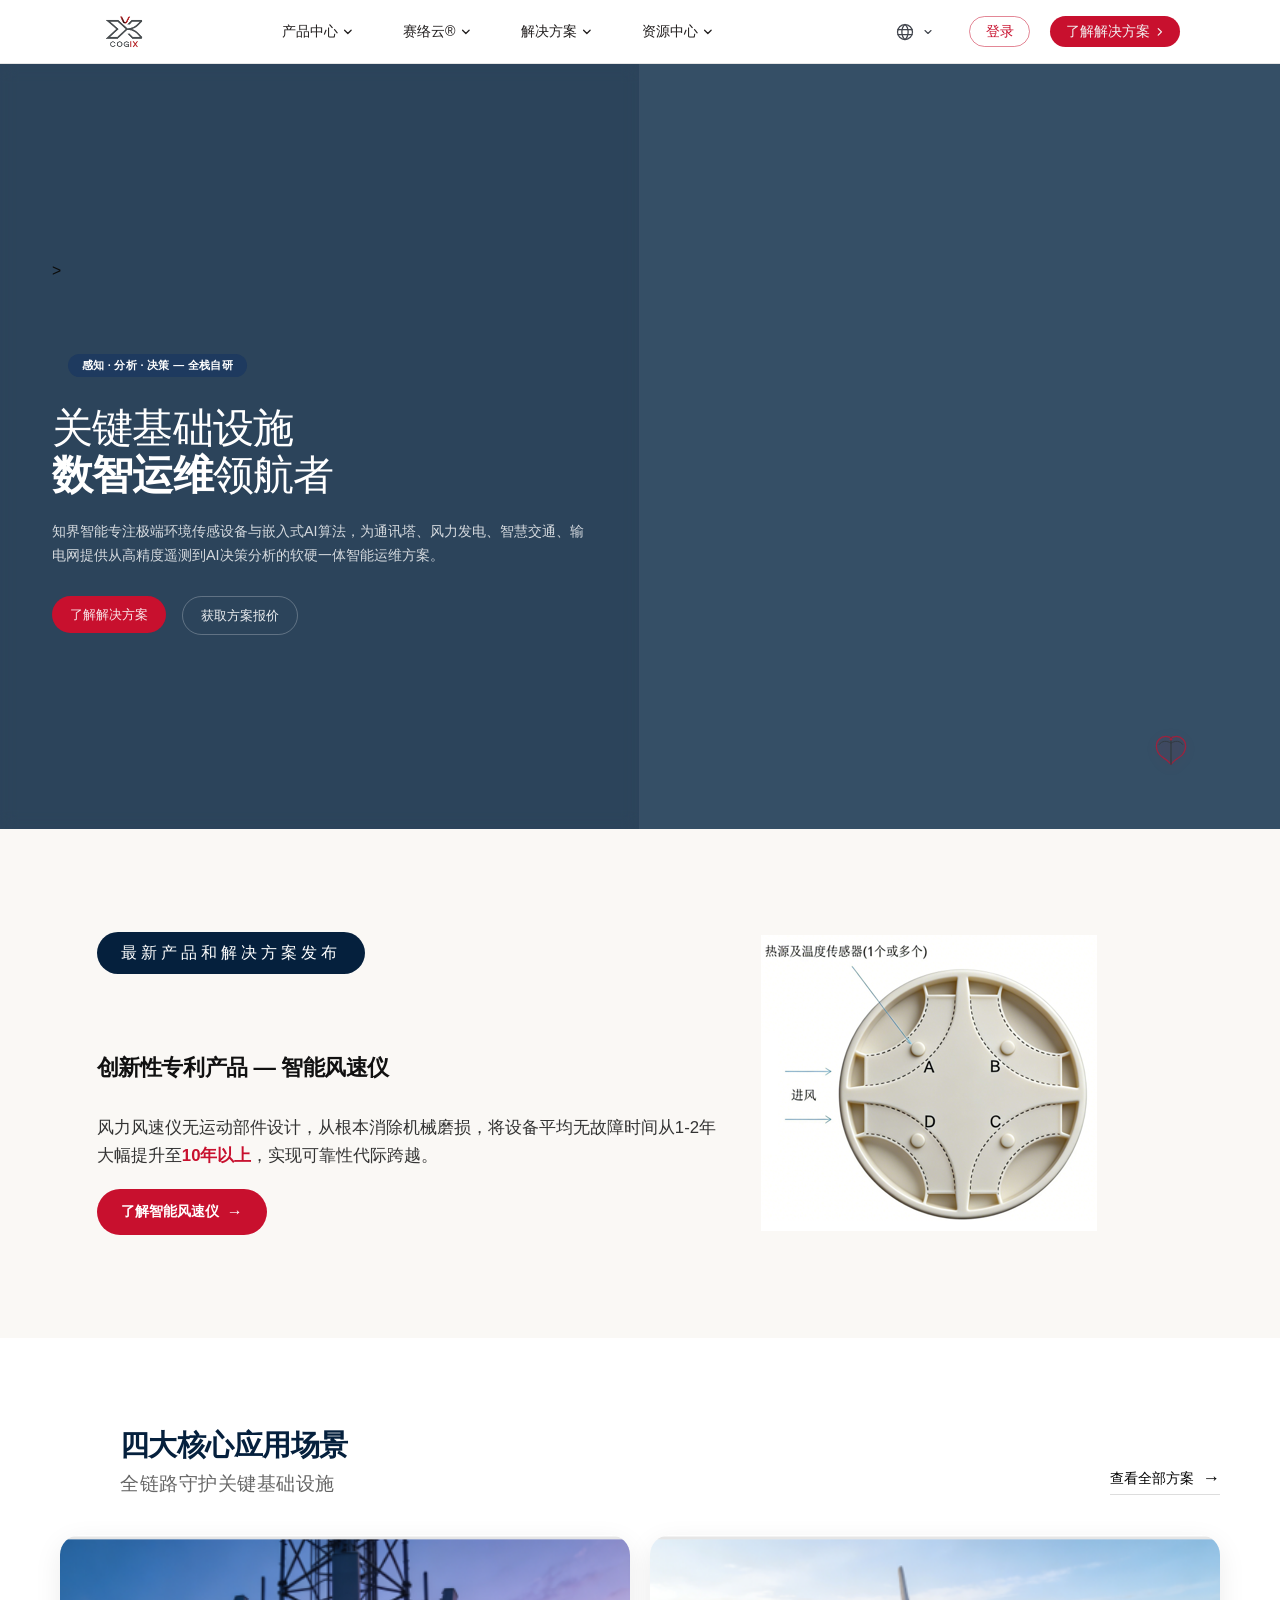
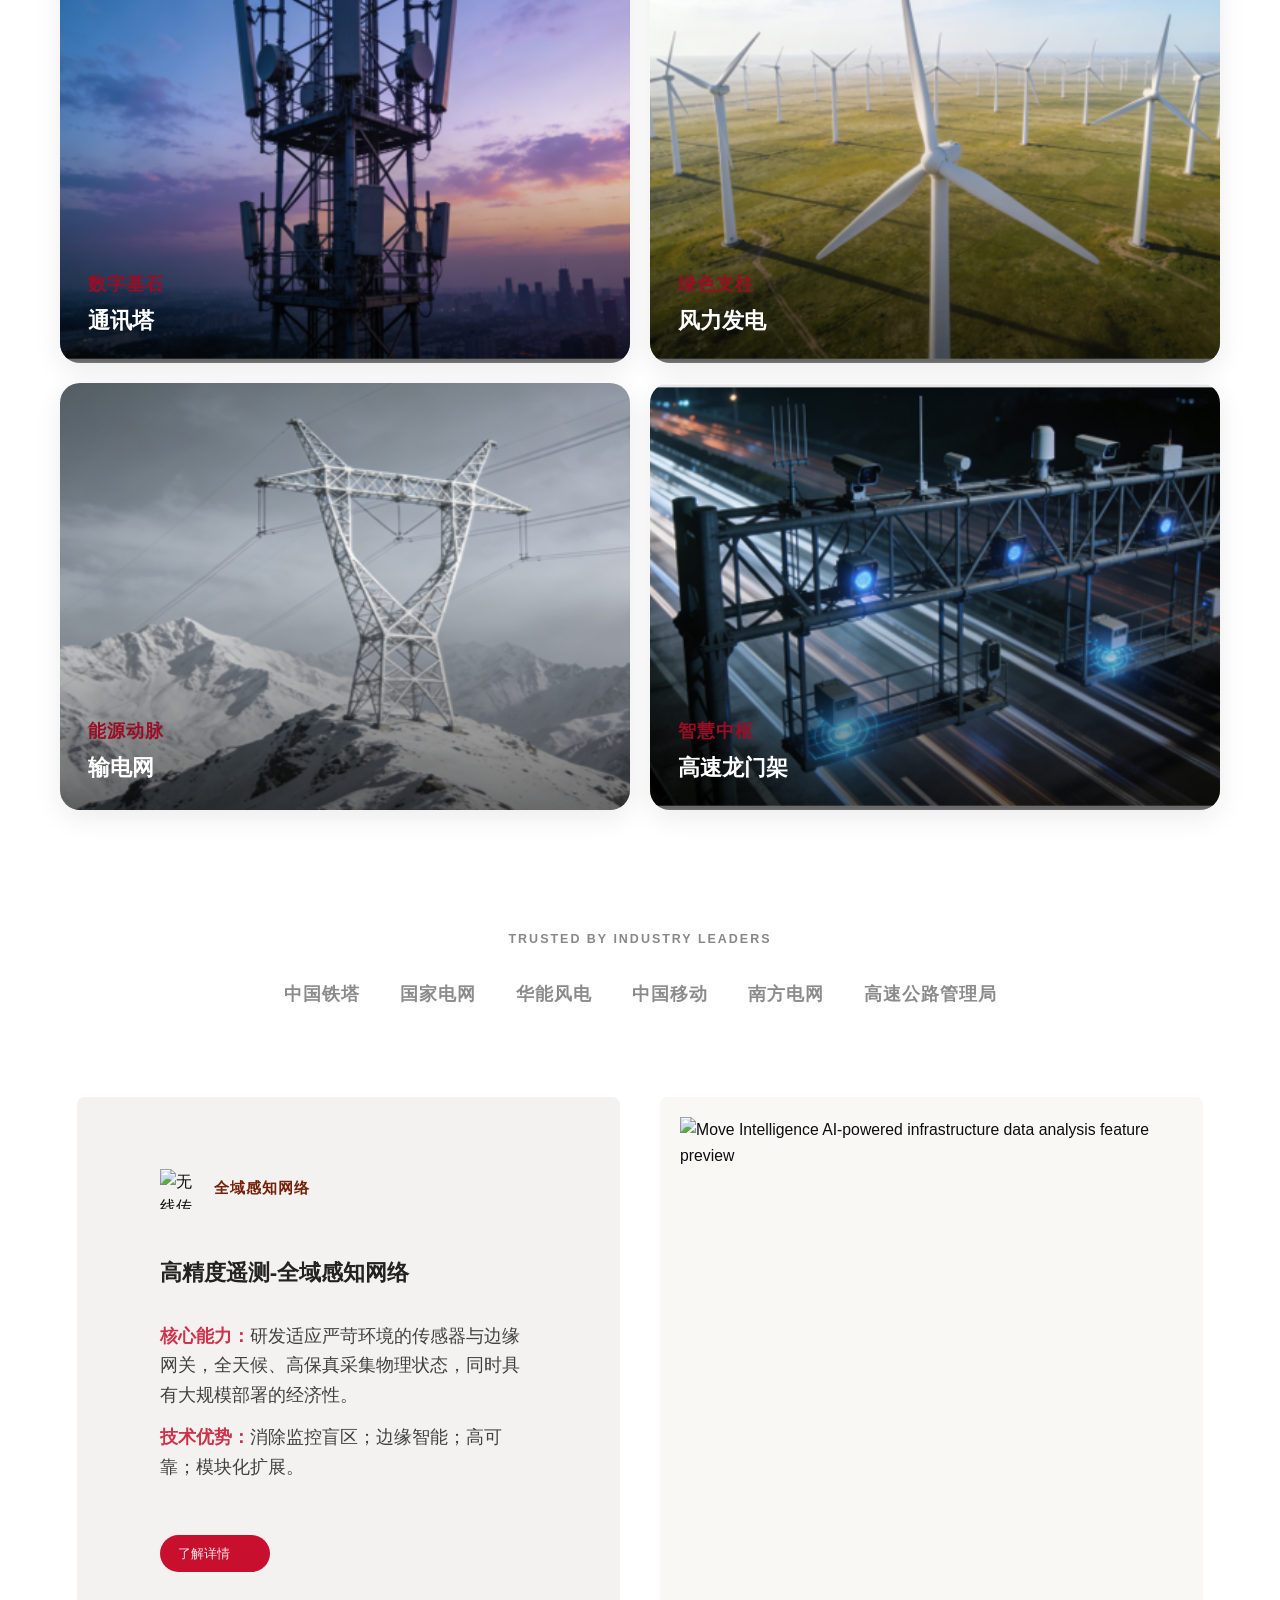
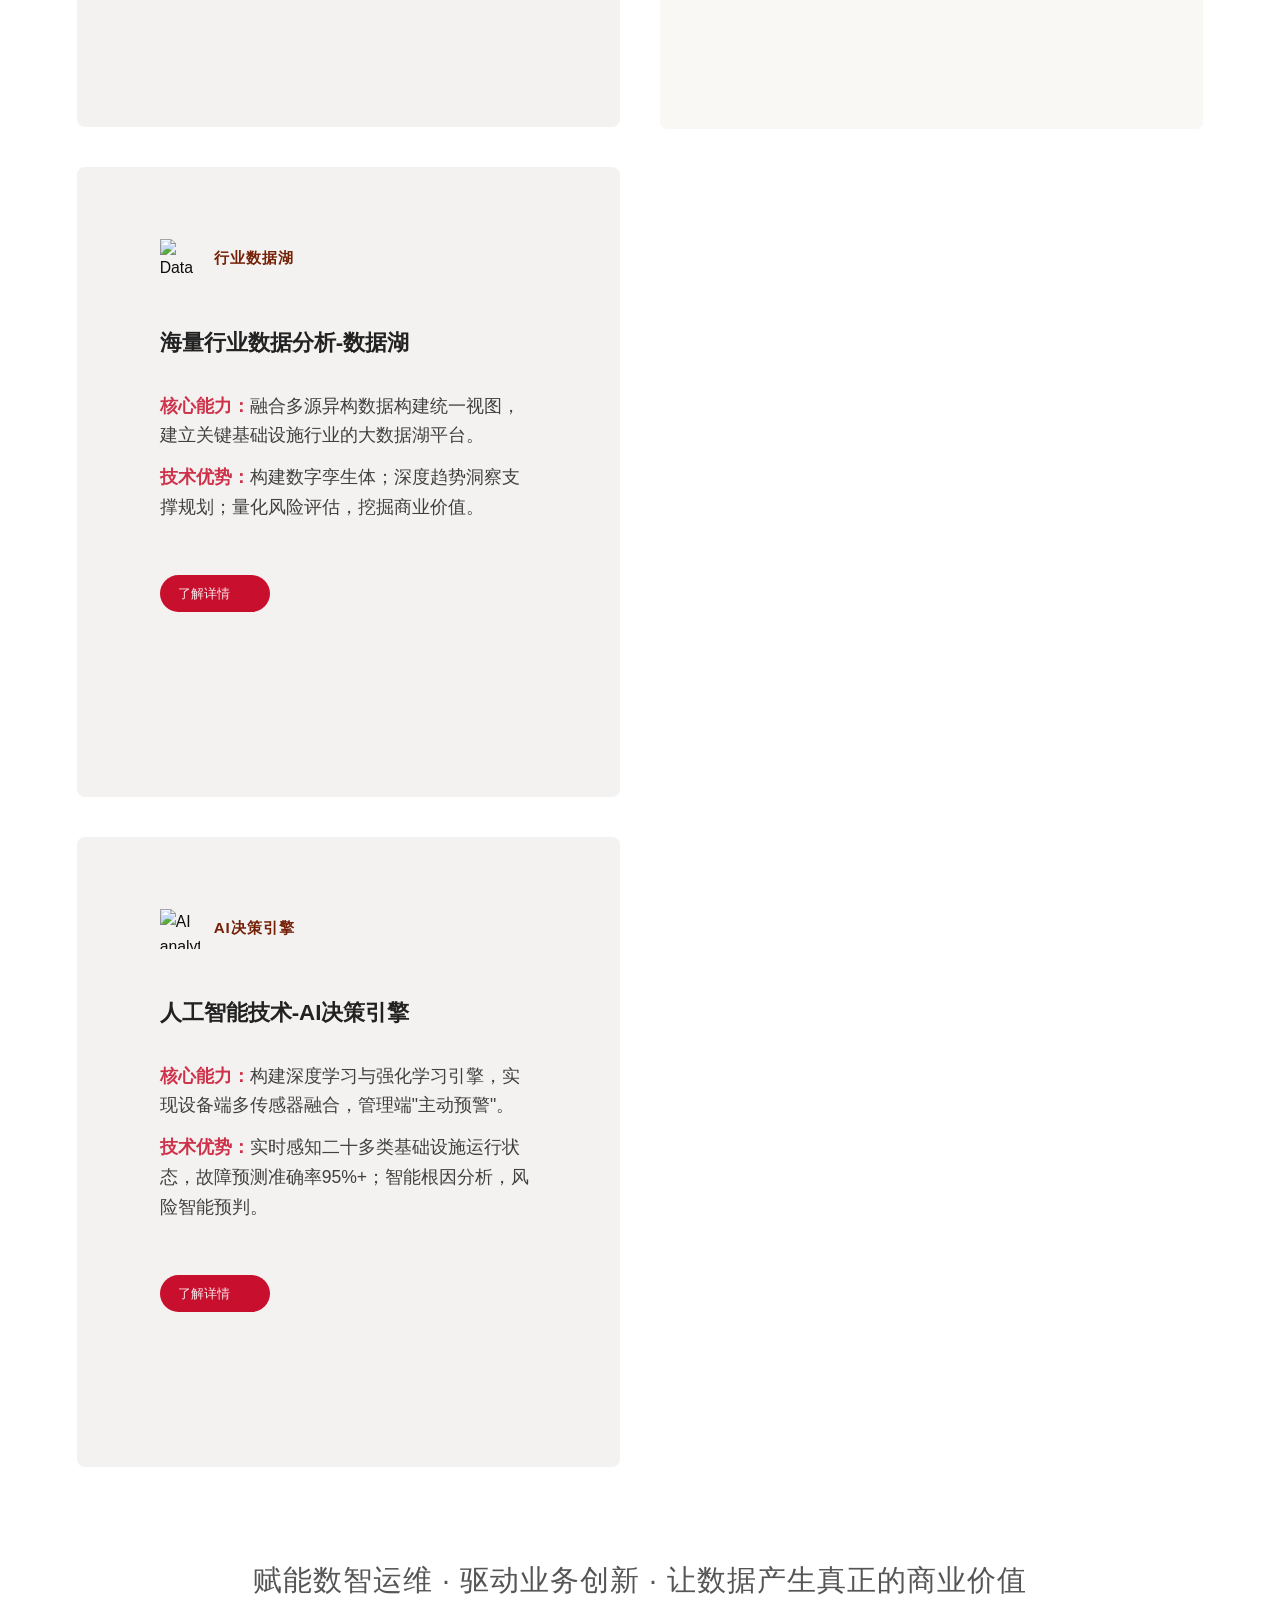
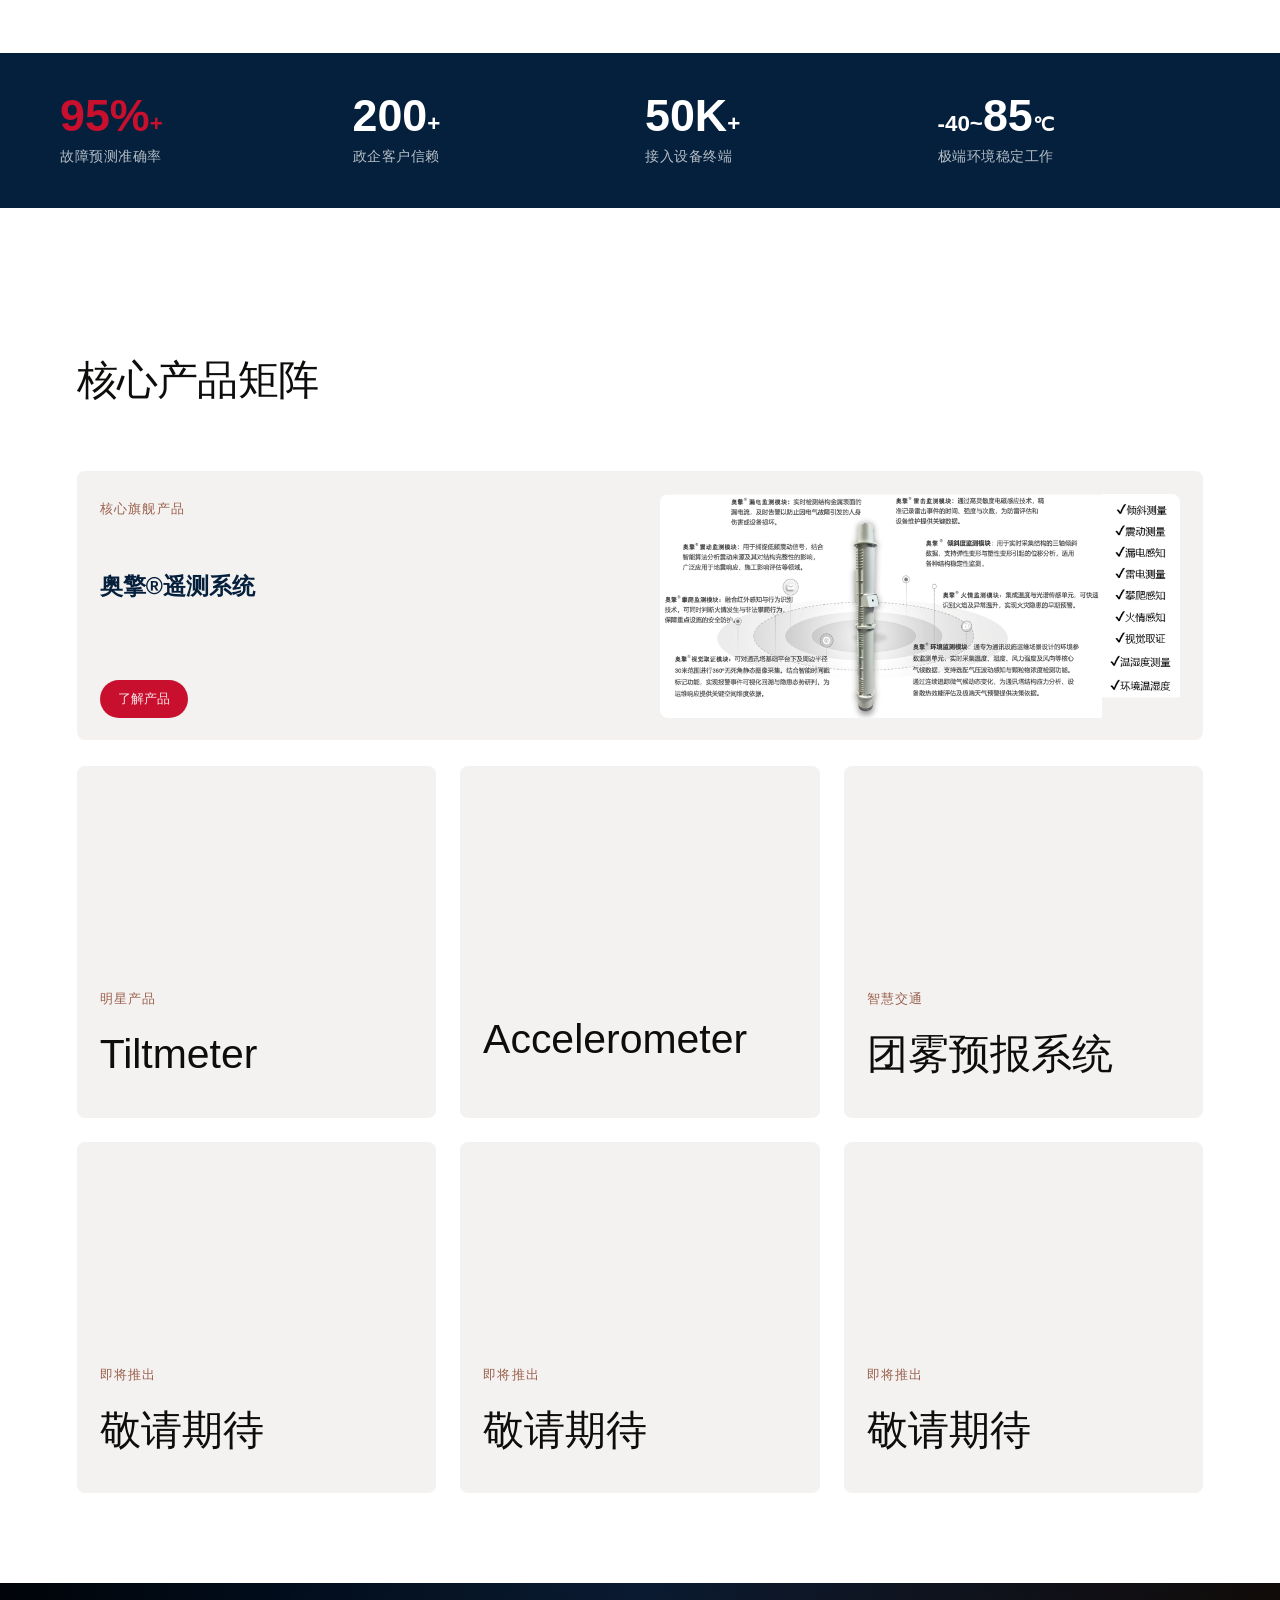
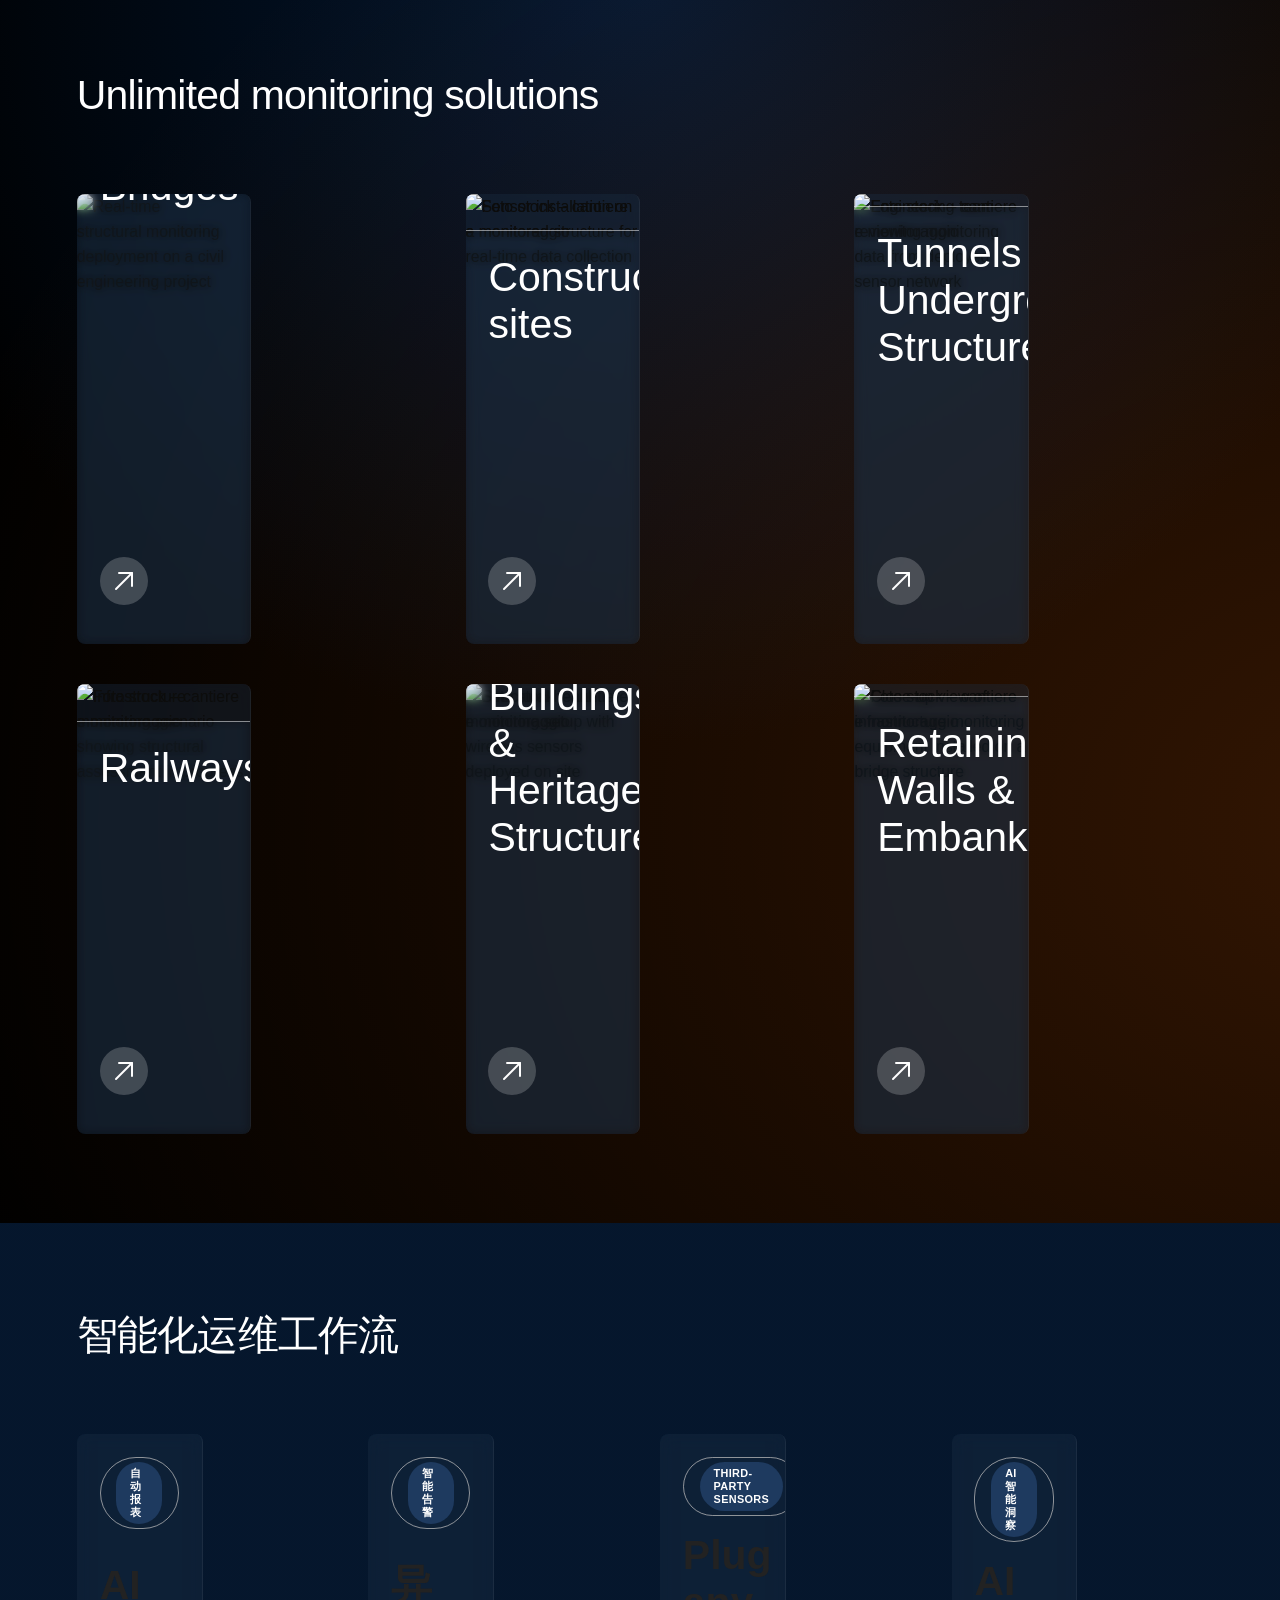
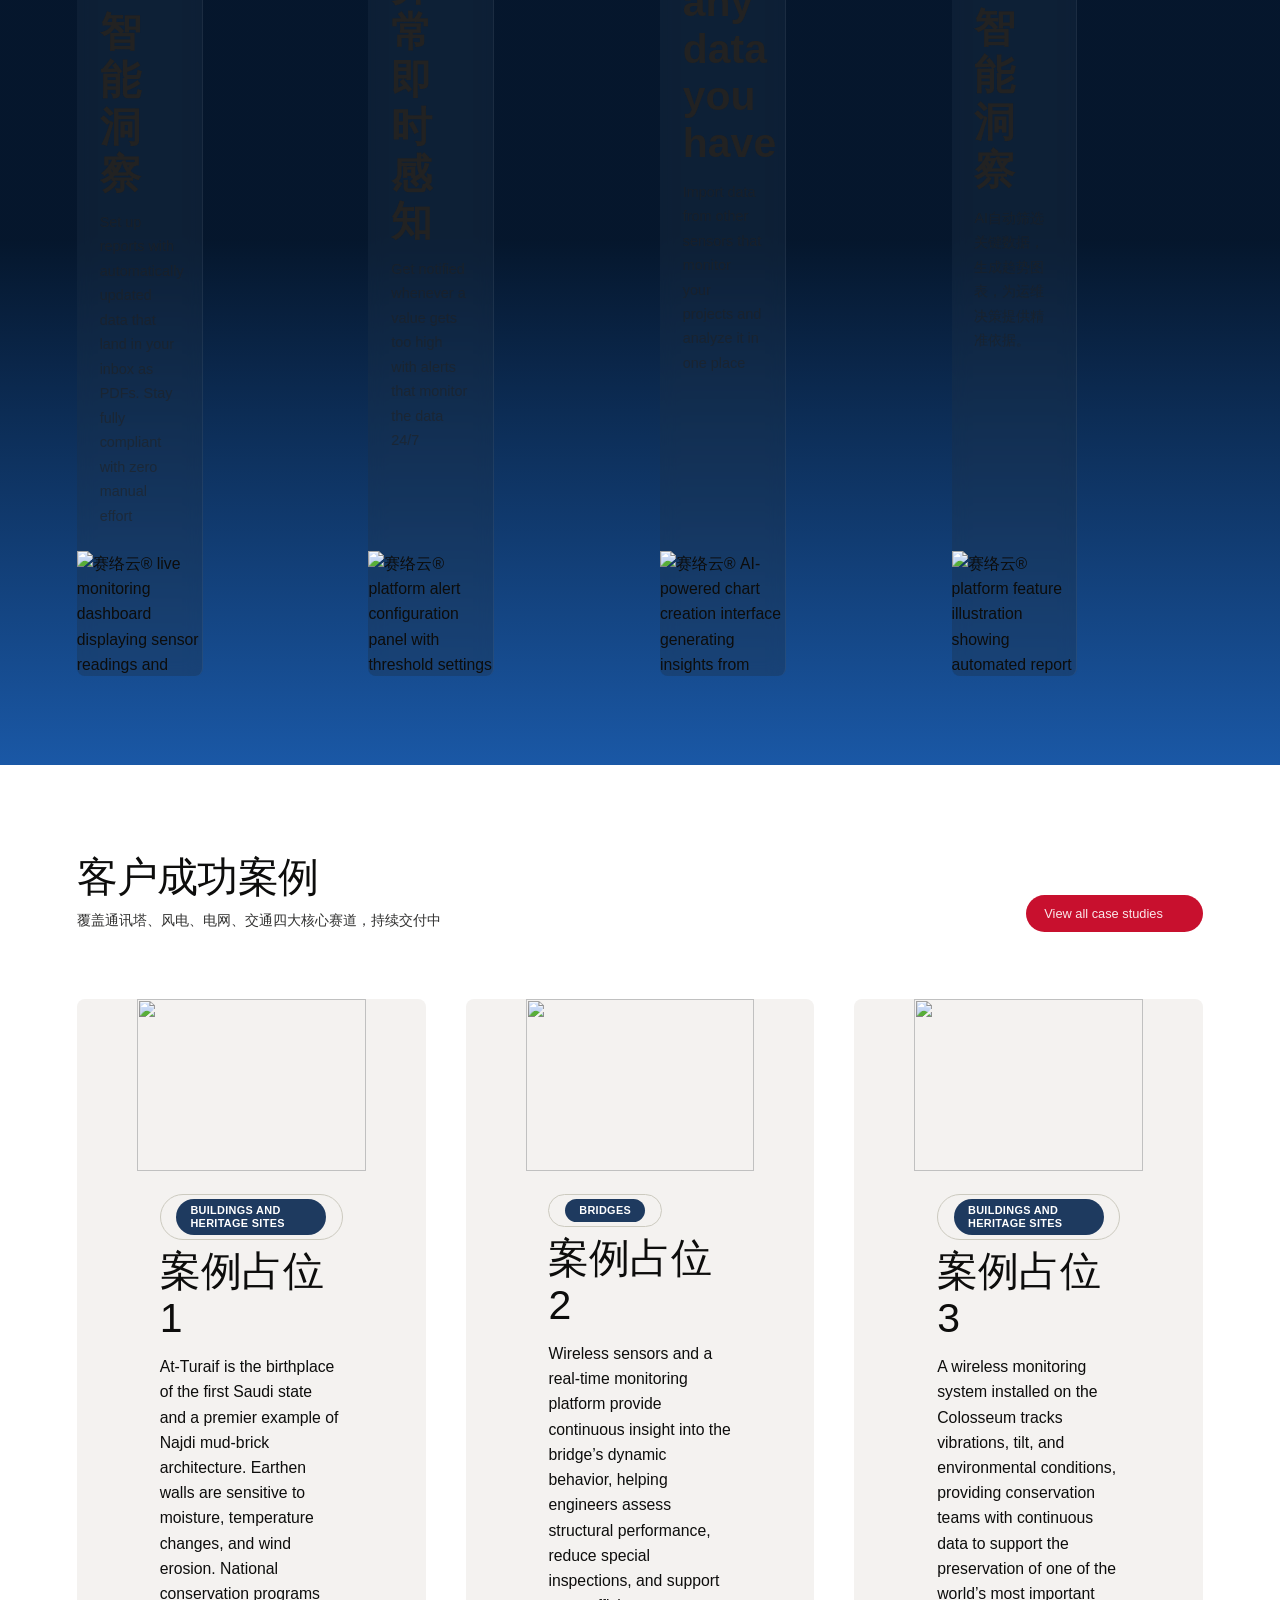
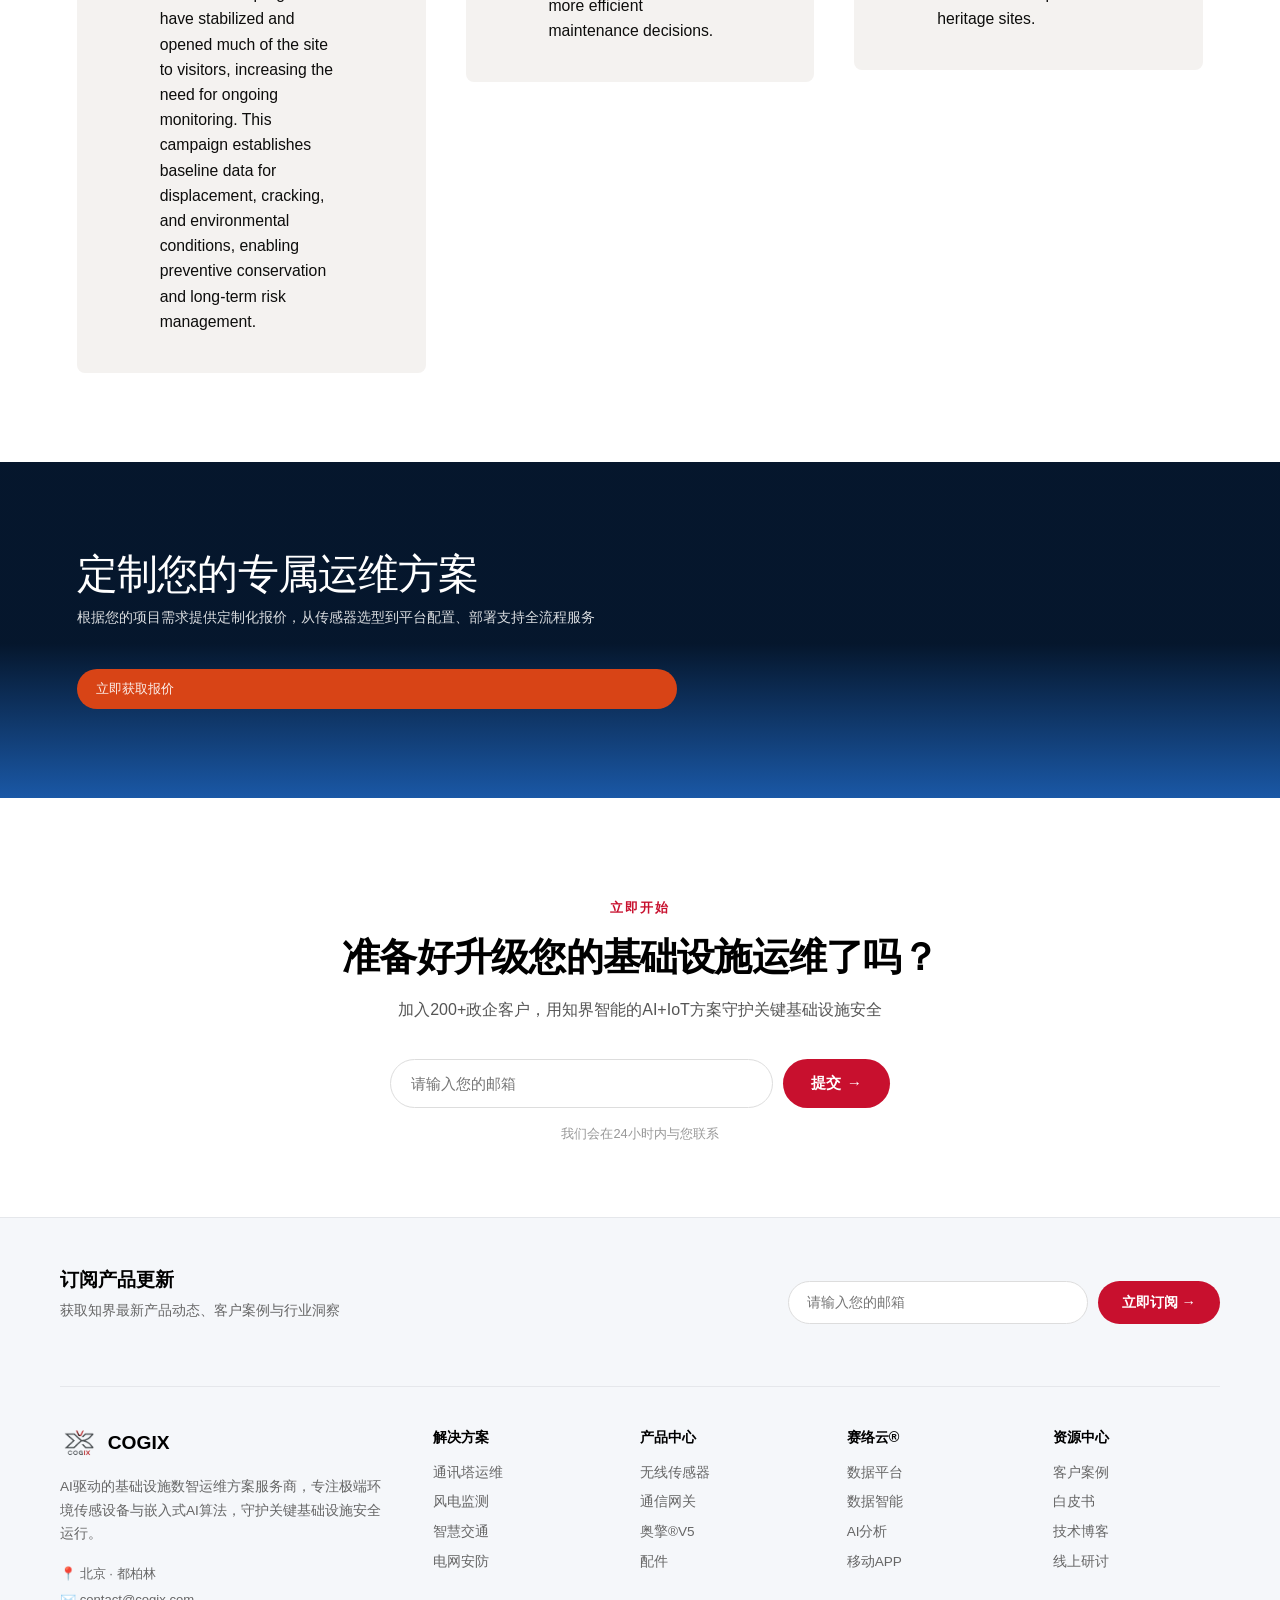
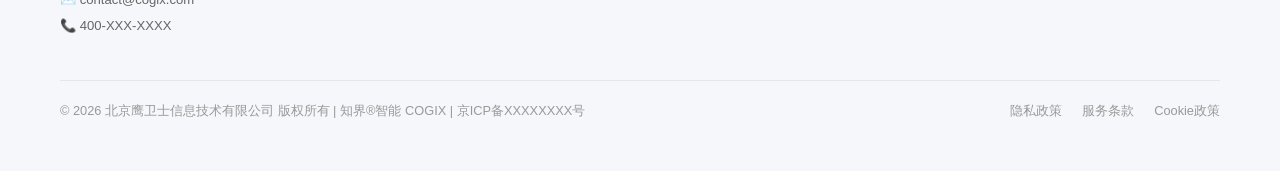
==== commit eeba8e0c: "奥擎标题上移靠近核心旗舰产品" ====
--- a/index.html
+++ b/index.html
@@ -1388,7 +1388,7 @@
 
 
 
-<section class="section"><div class="container"><!--$--><div data-wf--row--general-variant="top-left" id="" STYLE="" class="row-component"><div class="row"><!--$--><div data-wf--column--variant="9-12" id="" STYLE="" class="col w-variant-42f3bbfc-b845-2d24-68dc-8d68e4f19bf2 col-sm-12"><div class="slot cc-column"><!--$--><div data-wf--heading--variant="h1" id="" STYLE="" class="heading-component"><h2 class="heading-text">核心产品矩阵</h2></div><!--/$--></div></div><!--/$--></div></div><!--/$--><!--$--><div data-wf--spacer--variant="large" ID="" STYLE="" class="spacer-component w-variant-ffac01ec-6632-6017-d6c8-9a8ba078b507"></div><!--/$--><div class="row"><div class="col"><div class="card"><div class="card-body"><div class="row"><div class="col col-sm-12"><!--$--><div data-wf--eyebrow--variant="orange" id="" STYLE="" class="eyebrow-component u-text-muted"><div class="eyebrow">核心旗舰产品<!--$--><br/><!--/$--></div></div><!--/$--><!--$--><div data-wf--heading--variant="h3" id="" STYLE="margin-top:24px;" class="heading-component w-variant-e61c31ea-9d69-c157-f49b-5a72c195f426"><h3 class="heading-text w-variant-e61c31ea-9d69-c157-f49b-5a72c195f426" style="font-size:1.45rem !important;font-weight:600 !important;color:#05203d !important;">奥擎®遥测系统</h3></div><!--/$--><!--$--><div data-wf--rich-text--variant="inherit" id="" STYLE="" class="rich-text-component"><div class="rich-text w-richtext"></div></div><!--/$--><div class="row" style="display:flex;gap:16px;align-items:center;"><div class="col col-shrink"><!--$--><div data-wf--button--variant="primary" id="" STYLE="" class="button"><div aria-hidden="true" class="btn-text">了解产品</div><a href="/sensors/axe-std-lr-2-5-0" class="u-link-cover w-inline-block"><div class="u-sr-only">了解产品</div></a></div><!--/$--></div></div><!--$--><div style="display:inline-block;width:14px;"></div><!--/$--><!--$--></div><div class="col col-sm-first col-sm-8" style="position:relative;z-index:10;"><img src="/images/aoqing-product.png?v=3" style="width:100%;height:100%;object-fit:cover;display:block;border-radius:8px;" alt="奥擎®遥测系统" /></div></div></div></div></div></div><!--$--><div style="display:inline-block;width:14px;"></div><!--/$--><div class="w-dyn-list"><div role="list" class="row row-gap-md w-dyn-items"><div role="listitem" class="col col-lg-4 col-md-6 col-sm-12 w-dyn-item"><!--$--><div id="" STYLE="height: 100%;" class="card"><a aria-label="Tiltmeter" href="/sensors/tlt-std-lr-2-4-0" class="u-link-cover-white w-inline-block"></a><div class="card-body"><div class="row row-gap-md"><div class="col col-lg-9"><!--$--><div data-wf--image--settings-aspect-ratio="4x3" id="" STYLE="" class="img-component"><div class="img-component_bg-overlay custom-aspect-ratio-2"></div></div><!--/$--></div><div class="col col-lg-12"><!--$--><div data-wf--eyebrow--variant="orange" id="" STYLE="" class="eyebrow-component u-text-muted u-p-0"><div class="eyebrow">明星产品</div></div><!--/$--><!--$--><div data-wf--heading--variant="h4" id="" STYLE="" class="heading-component"><h3 class="heading-text w-variant-10a335cb-dfc1-f5bb-74a9-0b906877146f">Tiltmeter</h3></div><!--/$--></div></div></div></div><!--/$--></div><div role="listitem" class="col col-lg-4 col-md-6 col-sm-12 w-dyn-item"><!--$--><div id="" STYLE="height: 100%;" class="card"><a aria-label="Accelerometer" href="/sensors/axe-std-lr-2-5-0" class="u-link-cover-white w-inline-block"></a><div class="card-body"><div class="row row-gap-md"><div class="col col-lg-9"><!--$--><div data-wf--image--settings-aspect-ratio="4x3" id="" STYLE="" class="img-component"><div class="img-component_bg-overlay custom-aspect-ratio-2"></div></div><!--/$--></div><div class="col col-lg-12"><!--$--><div data-wf--eyebrow--variant="orange" id="" STYLE="" class="eyebrow-component u-text-muted u-p-0"><div class="eyebrow"></div></div><!--/$--><!--$--><div data-wf--heading--variant="h4" id="" STYLE="" class="heading-component"><h3 class="heading-text w-variant-10a335cb-dfc1-f5bb-74a9-0b906877146f">Accelerometer</h3></div><!--/$--></div></div></div></div><!--/$--></div><div role="listitem" class="col col-lg-4 col-md-6 col-sm-12 w-dyn-item"><!--$--><div id="" STYLE="height: 100%;" class="card"><a aria-label="Vibrometer" href="/sensors/deckvbr-std-2-0" class="u-link-cover-white w-inline-block"></a><div class="card-body"><div class="row row-gap-md"><div class="col col-lg-9"><!--$--><div data-wf--image--settings-aspect-ratio="4x3" id="" STYLE="" class="img-component"><div class="img-component_bg-overlay custom-aspect-ratio-2"></div></div><!--/$--></div><div class="col col-lg-12"><!--$--><div data-wf--eyebrow--variant="orange" id="" STYLE="" class="eyebrow-component u-text-muted u-p-0"><div class="eyebrow">智慧交通</div></div><!--/$--><!--$--><div data-wf--heading--variant="h4" id="" STYLE="" class="heading-component"><h3 class="heading-text w-variant-10a335cb-dfc1-f5bb-74a9-0b906877146f">团雾预报系统</h3></div><!--/$--></div></div></div></div><!--/$--></div><div role="listitem" class="col col-lg-4 col-md-6 col-sm-12 w-dyn-item"><!--$--><div id="" STYLE="height: 100%;" class="card"><a aria-label="Environmental sensor" href="/sensors/env-std-lr-1-1-0" class="u-link-cover-white w-inline-block"></a><div class="card-body"><div class="row row-gap-md"><div class="col col-lg-9"><!--$--><div data-wf--image--settings-aspect-ratio="4x3" id="" STYLE="" class="img-component"><div class="img-component_bg-overlay custom-aspect-ratio-2"></div></div><!--/$--></div><div class="col col-lg-12"><!--$--><div data-wf--eyebrow--variant="orange" id="" STYLE="" class="eyebrow-component u-text-muted u-p-0"><div class="eyebrow">即将推出</div></div><!--/$--><!--$--><div data-wf--heading--variant="h4" id="" STYLE="" class="heading-component"><h3 class="heading-text w-variant-10a335cb-dfc1-f5bb-74a9-0b906877146f">敬请期待</h3></div><!--/$--></div></div></div></div><!--/$--></div><div role="listitem" class="col col-lg-4 col-md-6 col-sm-12 w-dyn-item"><!--$--><div id="" STYLE="height: 100%;" class="card"><a aria-label="Dynamic Displacement Sensor" href="/sensors/deck002-x" class="u-link-cover-white w-inline-block"></a><div class="card-body"><div class="row row-gap-md"><div class="col col-lg-9"><!--$--><div data-wf--image--settings-aspect-ratio="4x3" id="" STYLE="" class="img-component"><div class="img-component_bg-overlay custom-aspect-ratio-2"></div></div><!--/$--></div><div class="col col-lg-12"><!--$--><div data-wf--eyebrow--variant="orange" id="" STYLE="" class="eyebrow-component u-text-muted u-p-0"><div class="eyebrow">即将推出</div></div><!--/$--><!--$--><div data-wf--heading--variant="h4" id="" STYLE="" class="heading-component"><h3 class="heading-text w-variant-10a335cb-dfc1-f5bb-74a9-0b906877146f">敬请期待</h3></div><!--/$--></div></div></div></div><!--/$--></div><div role="listitem" class="col col-lg-4 col-md-6 col-sm-12 w-dyn-item"><!--$--><div id="" STYLE="height: 100%;" class="card"><a aria-label="Communication Node" href="/sensors/scn-xxx-lr-2-3-0" class="u-link-cover-white w-inline-block"></a><div class="card-body"><div class="row row-gap-md"><div class="col col-lg-9"><!--$--><div data-wf--image--settings-aspect-ratio="4x3" id="" STYLE="" class="img-component"><div class="img-component_bg-overlay custom-aspect-ratio-2"></div></div><!--/$--></div><div class="col col-lg-12"><!--$--><div data-wf--eyebrow--variant="orange" id="" STYLE="" class="eyebrow-component u-text-muted u-p-0"><div class="eyebrow">即将推出</div></div><!--/$--><!--$--><div data-wf--heading--variant="h4" id="" STYLE="" class="heading-component"><h3 class="heading-text w-variant-10a335cb-dfc1-f5bb-74a9-0b906877146f">敬请期待</h3></div><!--/$--></div></div></div></div><!--/$--></div></div></div></div></section>
+<section class="section"><div class="container"><!--$--><div data-wf--row--general-variant="top-left" id="" STYLE="" class="row-component"><div class="row"><!--$--><div data-wf--column--variant="9-12" id="" STYLE="" class="col w-variant-42f3bbfc-b845-2d24-68dc-8d68e4f19bf2 col-sm-12"><div class="slot cc-column"><!--$--><div data-wf--heading--variant="h1" id="" STYLE="" class="heading-component"><h2 class="heading-text">核心产品矩阵</h2></div><!--/$--></div></div><!--/$--></div></div><!--/$--><!--$--><div data-wf--spacer--variant="large" ID="" STYLE="" class="spacer-component w-variant-ffac01ec-6632-6017-d6c8-9a8ba078b507"></div><!--/$--><div class="row"><div class="col"><div class="card"><div class="card-body"><div class="row"><div class="col col-sm-12"><!--$--><div data-wf--eyebrow--variant="orange" id="" STYLE="" class="eyebrow-component u-text-muted"><div class="eyebrow">核心旗舰产品<!--$--><br/><!--/$--></div></div><!--/$--><!--$--><div data-wf--heading--variant="h3" id="" STYLE="margin-top:24px;" class="heading-component w-variant-e61c31ea-9d69-c157-f49b-5a72c195f426"><h3 class="heading-text w-variant-e61c31ea-9d69-c157-f49b-5a72c195f426" style="font-size:1.45rem !important;font-weight:600 !important;color:#05203d !important;margin-top:8px !important;">奥擎®遥测系统</h3></div><!--/$--><!--$--><div data-wf--rich-text--variant="inherit" id="" STYLE="" class="rich-text-component"><div class="rich-text w-richtext"></div></div><!--/$--><div class="row" style="display:flex;gap:16px;align-items:center;margin-top:auto;justify-content:flex-start;"><div class="col col-shrink"><!--$--><div data-wf--button--variant="primary" id="" STYLE="" class="button"><div aria-hidden="true" class="btn-text">了解产品</div><a href="/sensors/axe-std-lr-2-5-0" class="u-link-cover w-inline-block"><div class="u-sr-only">了解产品</div></a></div><!--/$--></div></div><!--$--><div style="display:inline-block;width:14px;"></div><!--/$--><!--$--></div><div class="col col-sm-first col-sm-8" style="position:relative;z-index:10;"><img src="/images/aoqing-product.png?v=3" style="width:100%;height:100%;object-fit:cover;display:block;border-radius:8px;" alt="奥擎®遥测系统" /></div></div></div></div></div></div><!--$--><div style="display:inline-block;width:14px;"></div><!--/$--><div class="w-dyn-list"><div role="list" class="row row-gap-md w-dyn-items"><div role="listitem" class="col col-lg-4 col-md-6 col-sm-12 w-dyn-item"><!--$--><div id="" STYLE="height: 100%;" class="card"><a aria-label="Tiltmeter" href="/sensors/tlt-std-lr-2-4-0" class="u-link-cover-white w-inline-block"></a><div class="card-body"><div class="row row-gap-md"><div class="col col-lg-9"><!--$--><div data-wf--image--settings-aspect-ratio="4x3" id="" STYLE="" class="img-component"><div class="img-component_bg-overlay custom-aspect-ratio-2"></div></div><!--/$--></div><div class="col col-lg-12"><!--$--><div data-wf--eyebrow--variant="orange" id="" STYLE="" class="eyebrow-component u-text-muted u-p-0"><div class="eyebrow">明星产品</div></div><!--/$--><!--$--><div data-wf--heading--variant="h4" id="" STYLE="" class="heading-component"><h3 class="heading-text w-variant-10a335cb-dfc1-f5bb-74a9-0b906877146f">Tiltmeter</h3></div><!--/$--></div></div></div></div><!--/$--></div><div role="listitem" class="col col-lg-4 col-md-6 col-sm-12 w-dyn-item"><!--$--><div id="" STYLE="height: 100%;" class="card"><a aria-label="Accelerometer" href="/sensors/axe-std-lr-2-5-0" class="u-link-cover-white w-inline-block"></a><div class="card-body"><div class="row row-gap-md"><div class="col col-lg-9"><!--$--><div data-wf--image--settings-aspect-ratio="4x3" id="" STYLE="" class="img-component"><div class="img-component_bg-overlay custom-aspect-ratio-2"></div></div><!--/$--></div><div class="col col-lg-12"><!--$--><div data-wf--eyebrow--variant="orange" id="" STYLE="" class="eyebrow-component u-text-muted u-p-0"><div class="eyebrow"></div></div><!--/$--><!--$--><div data-wf--heading--variant="h4" id="" STYLE="" class="heading-component"><h3 class="heading-text w-variant-10a335cb-dfc1-f5bb-74a9-0b906877146f">Accelerometer</h3></div><!--/$--></div></div></div></div><!--/$--></div><div role="listitem" class="col col-lg-4 col-md-6 col-sm-12 w-dyn-item"><!--$--><div id="" STYLE="height: 100%;" class="card"><a aria-label="Vibrometer" href="/sensors/deckvbr-std-2-0" class="u-link-cover-white w-inline-block"></a><div class="card-body"><div class="row row-gap-md"><div class="col col-lg-9"><!--$--><div data-wf--image--settings-aspect-ratio="4x3" id="" STYLE="" class="img-component"><div class="img-component_bg-overlay custom-aspect-ratio-2"></div></div><!--/$--></div><div class="col col-lg-12"><!--$--><div data-wf--eyebrow--variant="orange" id="" STYLE="" class="eyebrow-component u-text-muted u-p-0"><div class="eyebrow">智慧交通</div></div><!--/$--><!--$--><div data-wf--heading--variant="h4" id="" STYLE="" class="heading-component"><h3 class="heading-text w-variant-10a335cb-dfc1-f5bb-74a9-0b906877146f">团雾预报系统</h3></div><!--/$--></div></div></div></div><!--/$--></div><div role="listitem" class="col col-lg-4 col-md-6 col-sm-12 w-dyn-item"><!--$--><div id="" STYLE="height: 100%;" class="card"><a aria-label="Environmental sensor" href="/sensors/env-std-lr-1-1-0" class="u-link-cover-white w-inline-block"></a><div class="card-body"><div class="row row-gap-md"><div class="col col-lg-9"><!--$--><div data-wf--image--settings-aspect-ratio="4x3" id="" STYLE="" class="img-component"><div class="img-component_bg-overlay custom-aspect-ratio-2"></div></div><!--/$--></div><div class="col col-lg-12"><!--$--><div data-wf--eyebrow--variant="orange" id="" STYLE="" class="eyebrow-component u-text-muted u-p-0"><div class="eyebrow">即将推出</div></div><!--/$--><!--$--><div data-wf--heading--variant="h4" id="" STYLE="" class="heading-component"><h3 class="heading-text w-variant-10a335cb-dfc1-f5bb-74a9-0b906877146f">敬请期待</h3></div><!--/$--></div></div></div></div><!--/$--></div><div role="listitem" class="col col-lg-4 col-md-6 col-sm-12 w-dyn-item"><!--$--><div id="" STYLE="height: 100%;" class="card"><a aria-label="Dynamic Displacement Sensor" href="/sensors/deck002-x" class="u-link-cover-white w-inline-block"></a><div class="card-body"><div class="row row-gap-md"><div class="col col-lg-9"><!--$--><div data-wf--image--settings-aspect-ratio="4x3" id="" STYLE="" class="img-component"><div class="img-component_bg-overlay custom-aspect-ratio-2"></div></div><!--/$--></div><div class="col col-lg-12"><!--$--><div data-wf--eyebrow--variant="orange" id="" STYLE="" class="eyebrow-component u-text-muted u-p-0"><div class="eyebrow">即将推出</div></div><!--/$--><!--$--><div data-wf--heading--variant="h4" id="" STYLE="" class="heading-component"><h3 class="heading-text w-variant-10a335cb-dfc1-f5bb-74a9-0b906877146f">敬请期待</h3></div><!--/$--></div></div></div></div><!--/$--></div><div role="listitem" class="col col-lg-4 col-md-6 col-sm-12 w-dyn-item"><!--$--><div id="" STYLE="height: 100%;" class="card"><a aria-label="Communication Node" href="/sensors/scn-xxx-lr-2-3-0" class="u-link-cover-white w-inline-block"></a><div class="card-body"><div class="row row-gap-md"><div class="col col-lg-9"><!--$--><div data-wf--image--settings-aspect-ratio="4x3" id="" STYLE="" class="img-component"><div class="img-component_bg-overlay custom-aspect-ratio-2"></div></div><!--/$--></div><div class="col col-lg-12"><!--$--><div data-wf--eyebrow--variant="orange" id="" STYLE="" class="eyebrow-component u-text-muted u-p-0"><div class="eyebrow">即将推出</div></div><!--/$--><!--$--><div data-wf--heading--variant="h4" id="" STYLE="" class="heading-component"><h3 class="heading-text w-variant-10a335cb-dfc1-f5bb-74a9-0b906877146f">敬请期待</h3></div><!--/$--></div></div></div></div><!--/$--></div></div></div></div></section>
 <section data-wf--section--variant="secondary" id="" STYLE="background: radial-gradient(118.87% 98.96% at 108.85% 67.81%, rgba(254, 109, 12, 0.20) 0%, rgba(226, 254, 12, 0.00) 100%), radial-gradient(61.32% 61.32% at 50% 0%, rgba(12, 118, 254, 0.20) 0%, rgba(0, 0, 0, 0.20) 100%), #000;" class="section w-variant-55512bce-64ab-f0a6-5262-b369384d98ff"><div class="container"><div class="slot cc-section"><!--$--><div data-wf--row--general-variant="top-left" id="" STYLE="" class="row-component"><div class="row"><!--$--><div data-wf--column--variant="base" id="" STYLE="" class="col col-md-12"><div class="slot cc-column"><!--$--><div data-wf--heading--variant="h1" id="" STYLE="" class="heading-component"><h2 class="heading-text">Unlimited monitoring solutions</h2></div><!--/$--><!--$--><div data-wf--spacer--variant="large" ID="" STYLE="" class="spacer-component w-variant-ffac01ec-6632-6017-d6c8-9a8ba078b507"></div><!--/$--></div></div><!--/$--></div></div><!--/$--><!--$--><div data-wf--row--general-variant="top-left" id="" STYLE="" class="row-component"><div class="row"><!--$--><div data-wf--column--variant="4-12" id="" STYLE="" class="col w-variant-568b6c0b-6c44-a6d4-4da9-e9e3bb9df927 col-md-6 col-sm-12"><div class="slot cc-column"><!--$--><div id="" STYLE="" class="card u-bg-glass"><div class="slot cc-card"><div class="card-body-wrapper"><div class="card-body-collapsed"><div class="row"><div class="col"><!--$--><div data-wf--heading--variant="h4" id="" STYLE="" class="heading-component"><h3 class="heading-text w-variant-10a335cb-dfc1-f5bb-74a9-0b906877146f">Bridges</h3></div><!--/$--><!--$--><div data-wf--rich-text--variant="paragraph-sm" id="" STYLE="" class="rich-text-component w-variant-8ff65455-49b5-9df9-0339-063a58c55d9d u-text-muted u-hover-hidden"><div class="rich-text w-variant-8ff65455-49b5-9df9-0339-063a58c55d9d w-richtext"><p>Monitor tilt, vibrations, modal frequencies, and displacement with high-precision wireless sensors. Perfect for managing aging infrastructure, scheduling preventive maintenance, and preventing failures.</p></div></div><!--/$--></div><div class="col col-shrink"><div class="cc-card-arrow-wrapper"><div class="cc-card-arrow w-embed"><svg xmlns="http://www.w3.org/2000/svg" viewBox="0 0 256 256"><rect width="256" height="256" fill="none"/><line x1="64" y1="192" x2="192" y2="64" fill="none" stroke="currentColor" stroke-linecap="round" stroke-linejoin="round" stroke-width="16"/><polyline points="88 64 192 64 192 168" fill="none" stroke="currentColor" stroke-linecap="round" stroke-linejoin="round" stroke-width="16"/></svg></div></div></div></div></div><!--$--><div data-wf--image--settings-aspect-ratio="background" id="" STYLE="" class="img-component w-variant-c892e5c6-3430-adda-35a3-e4d1e3803d78"><img class="u-img-cover" src="https://cdn.prod.website-files.com/66335a2c5696aeb195a3c230/69a57b8c739bf1a1a9795946_Rectangle%2010-4.avif" width="Auto" alt="Real-time structural monitoring deployment on a civil engineering project" sizes="(max-width: 2000px) 100vw, 2000px" data-wf--image-fit--image-fit="base" loading="lazy" fetchpriority="low" srcset="https://cdn.prod.website-files.com/66335a2c5696aeb195a3c230/69a57b8c739bf1a1a9795946_Rectangle%2010-4-p-500.avif 500w, https://cdn.prod.website-files.com/66335a2c5696aeb195a3c230/69a57b8c739bf1a1a9795946_Rectangle%2010-4.avif 800w"/><div class="img-component_bg-overlay custom-aspect-ratio-2"></div></div><!--/$--></div></div><a target="Solutions for bridges" href="/solutions/bridges" class="u-link-cover w-inline-block"><div class="u-sr-only">Learn more</div></a></div><!--/$--></div></div><!--/$--><!--$--><div data-wf--column--variant="4-12" id="" STYLE="" class="col w-variant-568b6c0b-6c44-a6d4-4da9-e9e3bb9df927 col-md-6 col-sm-12"><div class="slot cc-column"><!--$--><div id="" STYLE="" class="card u-bg-glass"><div class="slot cc-card"><!--$--><div data-wf--image--settings-aspect-ratio="background" id="" STYLE="" class="img-component w-variant-c892e5c6-3430-adda-35a3-e4d1e3803d78"><img class="u-img-cover" src="https://cdn.prod.website-files.com/66335a2c5696aeb195a3c230/686d401ece7f742226962434_AdobeStock_275280825.jpeg" width="Auto" alt="Foto stock – cantiere e monitoraggio" sizes="(max-width: 2000px) 100vw, 2000px" data-wf--image-fit--image-fit="base" loading="lazy" fetchpriority="" srcset="https://cdn.prod.website-files.com/66335a2c5696aeb195a3c230/686d401ece7f742226962434_AdobeStock_275280825-p-500.jpeg 500w, https://cdn.prod.website-files.com/66335a2c5696aeb195a3c230/686d401ece7f742226962434_AdobeStock_275280825-p-800.jpeg 800w, https://cdn.prod.website-files.com/66335a2c5696aeb195a3c230/686d401ece7f742226962434_AdobeStock_275280825-p-1080.jpeg 1080w, https://cdn.prod.website-files.com/66335a2c5696aeb195a3c230/686d401ece7f742226962434_AdobeStock_275280825-p-1600.jpeg 1600w, https://cdn.prod.website-files.com/66335a2c5696aeb195a3c230/686d401ece7f742226962434_AdobeStock_275280825-p-2000.jpeg 2000w, https://cdn.prod.website-files.com/66335a2c5696aeb195a3c230/686d401ece7f742226962434_AdobeStock_275280825-p-2600.jpeg 2600w, https://cdn.prod.website-files.com/66335a2c5696aeb195a3c230/686d401ece7f742226962434_AdobeStock_275280825-p-3200.jpeg 3200w, https://cdn.prod.website-files.com/66335a2c5696aeb195a3c230/686d401ece7f742226962434_AdobeStock_275280825.jpeg 4096w"/><div class="img-component_bg-overlay custom-aspect-ratio-2"></div></div><!--/$--><div class="card-body-wrapper"><div class="card-body-collapsed"><div class="row"><div class="col"><!--$--><div data-wf--heading--variant="h4" id="" STYLE="" class="heading-component"><h3 class="heading-text w-variant-10a335cb-dfc1-f5bb-74a9-0b906877146f">Construction sites</h3></div><!--/$--><!--$--><div data-wf--rich-text--variant="paragraph-sm" id="" STYLE="" class="rich-text-component w-variant-8ff65455-49b5-9df9-0339-063a58c55d9d u-text-muted u-hover-hidden"><div class="rich-text w-variant-8ff65455-49b5-9df9-0339-063a58c55d9d w-richtext"><p>Track ground settlement, structure tilt, and vibration impact in active construction zones. Monitor temporary works, excavations, and load tests with a complete remote monitoring solution.</p></div></div><!--/$--></div><div class="col col-shrink"><div class="cc-card-arrow-wrapper"><div class="cc-card-arrow w-embed"><svg xmlns="http://www.w3.org/2000/svg" viewBox="0 0 256 256"><rect width="256" height="256" fill="none"/><line x1="64" y1="192" x2="192" y2="64" fill="none" stroke="currentColor" stroke-linecap="round" stroke-linejoin="round" stroke-width="16"/><polyline points="88 64 192 64 192 168" fill="none" stroke="currentColor" stroke-linecap="round" stroke-linejoin="round" stroke-width="16"/></svg></div></div></div></div></div><!--$--><div data-wf--image--settings-aspect-ratio="background" id="" STYLE="" class="img-component w-variant-c892e5c6-3430-adda-35a3-e4d1e3803d78"><img class="u-img-cover" src="https://cdn.prod.website-files.com/66335a2c5696aeb195a3c230/69a57b8cabde7714e1129b05_Rectangle%2010.avif" width="Auto" alt="Sensor installation on a monitored structure for real-time data collection" sizes="(max-width: 2000px) 100vw, 2000px" data-wf--image-fit--image-fit="base" loading="lazy" fetchpriority="low" srcset="https://cdn.prod.website-files.com/66335a2c5696aeb195a3c230/69a57b8cabde7714e1129b05_Rectangle%2010-p-500.avif 500w, https://cdn.prod.website-files.com/66335a2c5696aeb195a3c230/69a57b8cabde7714e1129b05_Rectangle%2010.avif 800w"/><div class="img-component_bg-overlay custom-aspect-ratio-2"></div></div><!--/$--></div></div><a target="Solutions for construction sites" href="/solutions/constructions" class="u-link-cover w-inline-block"><div class="u-sr-only">Learn more</div></a></div><!--/$--></div></div><!--/$--><!--$--><div data-wf--column--variant="4-12" id="" STYLE="" class="col w-variant-568b6c0b-6c44-a6d4-4da9-e9e3bb9df927 col-md-6 col-sm-12"><div class="slot cc-column"><!--$--><div id="" STYLE="" class="card u-bg-glass"><div class="slot cc-card"><!--$--><div data-wf--image--settings-aspect-ratio="background" id="" STYLE="" class="img-component w-variant-c892e5c6-3430-adda-35a3-e4d1e3803d78"><img class="u-img-cover" src="https://cdn.prod.website-files.com/66335a2c5696aeb195a3c230/686d401ece7f742226962434_AdobeStock_275280825.jpeg" width="Auto" alt="Foto stock – cantiere e monitoraggio" sizes="(max-width: 2000px) 100vw, 2000px" data-wf--image-fit--image-fit="base" loading="lazy" fetchpriority="" srcset="https://cdn.prod.website-files.com/66335a2c5696aeb195a3c230/686d401ece7f742226962434_AdobeStock_275280825-p-500.jpeg 500w, https://cdn.prod.website-files.com/66335a2c5696aeb195a3c230/686d401ece7f742226962434_AdobeStock_275280825-p-800.jpeg 800w, https://cdn.prod.website-files.com/66335a2c5696aeb195a3c230/686d401ece7f742226962434_AdobeStock_275280825-p-1080.jpeg 1080w, https://cdn.prod.website-files.com/66335a2c5696aeb195a3c230/686d401ece7f742226962434_AdobeStock_275280825-p-1600.jpeg 1600w, https://cdn.prod.website-files.com/66335a2c5696aeb195a3c230/686d401ece7f742226962434_AdobeStock_275280825-p-2000.jpeg 2000w, https://cdn.prod.website-files.com/66335a2c5696aeb195a3c230/686d401ece7f742226962434_AdobeStock_275280825-p-2600.jpeg 2600w, https://cdn.prod.website-files.com/66335a2c5696aeb195a3c230/686d401ece7f742226962434_AdobeStock_275280825-p-3200.jpeg 3200w, https://cdn.prod.website-files.com/66335a2c5696aeb195a3c230/686d401ece7f742226962434_AdobeStock_275280825.jpeg 4096w"/><div class="img-component_bg-overlay custom-aspect-ratio-2"></div></div><!--/$--><div class="card-body-wrapper"><div class="card-body-collapsed"><div class="row"><div class="col"><!--$--><div data-wf--heading--variant="h4" id="" STYLE="" class="heading-component"><h3 class="heading-text w-variant-10a335cb-dfc1-f5bb-74a9-0b906877146f">Tunnels &amp; Underground Structures</h3></div><!--/$--><!--$--><div data-wf--rich-text--variant="paragraph-sm" id="" STYLE="" class="rich-text-component w-variant-8ff65455-49b5-9df9-0339-063a58c55d9d u-text-muted u-hover-hidden"><div class="rich-text w-variant-8ff65455-49b5-9df9-0339-063a58c55d9d w-richtext"><p>Use wireless tiltmeters and displacement sensors to detect convergence, rotation, and wall movement in tunnels, shafts, and galleries.</p></div></div><!--/$--></div><div class="col col-shrink"><div class="cc-card-arrow-wrapper"><div class="cc-card-arrow w-embed"><svg xmlns="http://www.w3.org/2000/svg" viewBox="0 0 256 256"><rect width="256" height="256" fill="none"/><line x1="64" y1="192" x2="192" y2="64" fill="none" stroke="currentColor" stroke-linecap="round" stroke-linejoin="round" stroke-width="16"/><polyline points="88 64 192 64 192 168" fill="none" stroke="currentColor" stroke-linecap="round" stroke-linejoin="round" stroke-width="16"/></svg></div></div></div></div></div><!--$--><div data-wf--image--settings-aspect-ratio="background" id="" STYLE="" class="img-component w-variant-c892e5c6-3430-adda-35a3-e4d1e3803d78"><img class="u-img-cover" src="https://cdn.prod.website-files.com/66335a2c5696aeb195a3c230/69a57b8c2a0431eeedae8aae_Rectangle%2010-2.avif" width="Auto" alt="Engineering team reviewing monitoring data from deployed sensor network" sizes="(max-width: 2000px) 100vw, 2000px" data-wf--image-fit--image-fit="base" loading="lazy" fetchpriority="low" srcset="https://cdn.prod.website-files.com/66335a2c5696aeb195a3c230/69a57b8c2a0431eeedae8aae_Rectangle%2010-2-p-500.avif 500w, https://cdn.prod.website-files.com/66335a2c5696aeb195a3c230/69a57b8c2a0431eeedae8aae_Rectangle%2010-2.avif 800w"/><div class="img-component_bg-overlay custom-aspect-ratio-2"></div></div><!--/$--></div></div><a target="Solutions for tunnels &amp; underground structures" href="/solutions/tunnels-and-underground-structures" class="u-link-cover w-inline-block"><div class="u-sr-only">Learn more</div></a></div><!--/$--></div></div><!--/$--><!--$--><div data-wf--column--variant="4-12" id="" STYLE="" class="col w-variant-568b6c0b-6c44-a6d4-4da9-e9e3bb9df927 col-md-6 col-sm-12"><div class="slot cc-column"><!--$--><div id="" STYLE="" class="card u-bg-glass"><div class="slot cc-card"><!--$--><div data-wf--image--settings-aspect-ratio="background" id="" STYLE="" class="img-component w-variant-c892e5c6-3430-adda-35a3-e4d1e3803d78"><img class="u-img-cover" src="https://cdn.prod.website-files.com/66335a2c5696aeb195a3c230/686d401ece7f742226962434_AdobeStock_275280825.jpeg" width="Auto" alt="Foto stock – cantiere e monitoraggio" sizes="(max-width: 2000px) 100vw, 2000px" data-wf--image-fit--image-fit="base" loading="lazy" fetchpriority="" srcset="https://cdn.prod.website-files.com/66335a2c5696aeb195a3c230/686d401ece7f742226962434_AdobeStock_275280825-p-500.jpeg 500w, https://cdn.prod.website-files.com/66335a2c5696aeb195a3c230/686d401ece7f742226962434_AdobeStock_275280825-p-800.jpeg 800w, https://cdn.prod.website-files.com/66335a2c5696aeb195a3c230/686d401ece7f742226962434_AdobeStock_275280825-p-1080.jpeg 1080w, https://cdn.prod.website-files.com/66335a2c5696aeb195a3c230/686d401ece7f742226962434_AdobeStock_275280825-p-1600.jpeg 1600w, https://cdn.prod.website-files.com/66335a2c5696aeb195a3c230/686d401ece7f742226962434_AdobeStock_275280825-p-2000.jpeg 2000w, https://cdn.prod.website-files.com/66335a2c5696aeb195a3c230/686d401ece7f742226962434_AdobeStock_275280825-p-2600.jpeg 2600w, https://cdn.prod.website-files.com/66335a2c5696aeb195a3c230/686d401ece7f742226962434_AdobeStock_275280825-p-3200.jpeg 3200w, https://cdn.prod.website-files.com/66335a2c5696aeb195a3c230/686d401ece7f742226962434_AdobeStock_275280825.jpeg 4096w"/><div class="img-component_bg-overlay custom-aspect-ratio-2"></div></div><!--/$--><div class="card-body-wrapper"><div class="card-body-collapsed"><div class="row"><div class="col"><!--$--><div data-wf--heading--variant="h4" id="" STYLE="" class="heading-component"><h3 class="heading-text w-variant-10a335cb-dfc1-f5bb-74a9-0b906877146f">Railways</h3></div><!--/$--><!--$--><div data-wf--rich-text--variant="paragraph-sm" id="" STYLE="" class="rich-text-component w-variant-8ff65455-49b5-9df9-0339-063a58c55d9d u-text-muted u-hover-hidden"><div class="rich-text w-variant-8ff65455-49b5-9df9-0339-063a58c55d9d w-richtext"><p>Monitor cant, twist, vertical displacement, and rail deformation in real time. Prevent failures and improve maintenance planning with rail-specific SHM tools.</p></div></div><!--/$--></div><div class="col col-shrink"><div class="cc-card-arrow-wrapper"><div class="cc-card-arrow w-embed"><svg xmlns="http://www.w3.org/2000/svg" viewBox="0 0 256 256"><rect width="256" height="256" fill="none"/><line x1="64" y1="192" x2="192" y2="64" fill="none" stroke="currentColor" stroke-linecap="round" stroke-linejoin="round" stroke-width="16"/><polyline points="88 64 192 64 192 168" fill="none" stroke="currentColor" stroke-linecap="round" stroke-linejoin="round" stroke-width="16"/></svg></div></div></div></div></div><!--$--><div data-wf--image--settings-aspect-ratio="background" id="" STYLE="" class="img-component w-variant-c892e5c6-3430-adda-35a3-e4d1e3803d78"><img class="u-img-cover" src="https://cdn.prod.website-files.com/66335a2c5696aeb195a3c230/69a57b8deb362d7af8c1916d_Rectangle%2010-5.avif" width="Auto" alt="Infrastructure monitoring scenario showing structural assessment in progress" sizes="(max-width: 2000px) 100vw, 2000px" data-wf--image-fit--image-fit="base" loading="lazy" fetchpriority="low" srcset="https://cdn.prod.website-files.com/66335a2c5696aeb195a3c230/69a57b8deb362d7af8c1916d_Rectangle%2010-5-p-500.avif 500w, https://cdn.prod.website-files.com/66335a2c5696aeb195a3c230/69a57b8deb362d7af8c1916d_Rectangle%2010-5.avif 800w"/><div class="img-component_bg-overlay custom-aspect-ratio-2"></div></div><!--/$--></div></div><a target="Solutions for railways" href="/solutions/railway" class="u-link-cover w-inline-block"><div class="u-sr-only">Learn more</div></a></div><!--/$--></div></div><!--/$--><!--$--><div data-wf--column--variant="4-12" id="" STYLE="" class="col w-variant-568b6c0b-6c44-a6d4-4da9-e9e3bb9df927 col-md-6 col-sm-12"><div class="slot cc-column"><!--$--><div id="" STYLE="" class="card u-bg-glass"><div class="slot cc-card"><!--$--><div data-wf--image--settings-aspect-ratio="background" id="" STYLE="" class="img-component w-variant-c892e5c6-3430-adda-35a3-e4d1e3803d78"><img class="u-img-cover" src="https://cdn.prod.website-files.com/66335a2c5696aeb195a3c230/686d401ece7f742226962434_AdobeStock_275280825.jpeg" width="Auto" alt="Foto stock – cantiere e monitoraggio" sizes="(max-width: 2000px) 100vw, 2000px" data-wf--image-fit--image-fit="base" loading="lazy" fetchpriority="" srcset="https://cdn.prod.website-files.com/66335a2c5696aeb195a3c230/686d401ece7f742226962434_AdobeStock_275280825-p-500.jpeg 500w, https://cdn.prod.website-files.com/66335a2c5696aeb195a3c230/686d401ece7f742226962434_AdobeStock_275280825-p-800.jpeg 800w, https://cdn.prod.website-files.com/66335a2c5696aeb195a3c230/686d401ece7f742226962434_AdobeStock_275280825-p-1080.jpeg 1080w, https://cdn.prod.website-files.com/66335a2c5696aeb195a3c230/686d401ece7f742226962434_AdobeStock_275280825-p-1600.jpeg 1600w, https://cdn.prod.website-files.com/66335a2c5696aeb195a3c230/686d401ece7f742226962434_AdobeStock_275280825-p-2000.jpeg 2000w, https://cdn.prod.website-files.com/66335a2c5696aeb195a3c230/686d401ece7f742226962434_AdobeStock_275280825-p-2600.jpeg 2600w, https://cdn.prod.website-files.com/66335a2c5696aeb195a3c230/686d401ece7f742226962434_AdobeStock_275280825-p-3200.jpeg 3200w, https://cdn.prod.website-files.com/66335a2c5696aeb195a3c230/686d401ece7f742226962434_AdobeStock_275280825.jpeg 4096w"/><div class="img-component_bg-overlay custom-aspect-ratio-2"></div></div><!--/$--><div class="card-body-wrapper"><div class="card-body-collapsed"><div class="row"><div class="col"><!--$--><div data-wf--heading--variant="h4" id="" STYLE="" class="heading-component"><h3 class="heading-text w-variant-10a335cb-dfc1-f5bb-74a9-0b906877146f">Buildings &amp; Heritage Structures</h3></div><!--/$--><!--$--><div data-wf--rich-text--variant="paragraph-sm" id="" STYLE="" class="rich-text-component w-variant-8ff65455-49b5-9df9-0339-063a58c55d9d u-text-muted u-hover-hidden"><div class="rich-text w-variant-8ff65455-49b5-9df9-0339-063a58c55d9d w-richtext"><p>Track building tilt, settlement, and vibration exposure in towers, façades, and historical buildings. Minimally invasive and fully remote.</p></div></div><!--/$--></div><div class="col col-shrink"><div class="cc-card-arrow-wrapper"><div class="cc-card-arrow w-embed"><svg xmlns="http://www.w3.org/2000/svg" viewBox="0 0 256 256"><rect width="256" height="256" fill="none"/><line x1="64" y1="192" x2="192" y2="64" fill="none" stroke="currentColor" stroke-linecap="round" stroke-linejoin="round" stroke-width="16"/><polyline points="88 64 192 64 192 168" fill="none" stroke="currentColor" stroke-linecap="round" stroke-linejoin="round" stroke-width="16"/></svg></div></div></div></div></div><!--$--><div data-wf--image--settings-aspect-ratio="background" id="" STYLE="" class="img-component w-variant-c892e5c6-3430-adda-35a3-e4d1e3803d78"><img class="u-img-cover" src="https://cdn.prod.website-files.com/66335a2c5696aeb195a3c230/69a57b8ce3bdb9248d27e721_Rectangle%2010-1.avif" width="Auto" alt="Structural health monitoring setup with wireless sensors deployed on site" sizes="(max-width: 2000px) 100vw, 2000px" data-wf--image-fit--image-fit="base" loading="lazy" fetchpriority="low" srcset="https://cdn.prod.website-files.com/66335a2c5696aeb195a3c230/69a57b8ce3bdb9248d27e721_Rectangle%2010-1-p-500.avif 500w, https://cdn.prod.website-files.com/66335a2c5696aeb195a3c230/69a57b8ce3bdb9248d27e721_Rectangle%2010-1.avif 800w"/><div class="img-component_bg-overlay custom-aspect-ratio-2"></div></div><!--/$--></div></div><a target="Solutions for buildings &amp; heritage structures" href="/solutions/buildings-heritage-sites" class="u-link-cover w-inline-block"><div class="u-sr-only">Learn more</div></a></div><!--/$--></div></div><!--/$--><!--$--><div data-wf--column--variant="4-12" id="" STYLE="" class="col w-variant-568b6c0b-6c44-a6d4-4da9-e9e3bb9df927 col-md-6 col-sm-12"><div class="slot cc-column"><!--$--><div id="" STYLE="" class="card u-bg-glass"><div class="slot cc-card"><!--$--><div data-wf--image--settings-aspect-ratio="background" id="" STYLE="" class="img-component w-variant-c892e5c6-3430-adda-35a3-e4d1e3803d78"><img class="u-img-cover" src="https://cdn.prod.website-files.com/66335a2c5696aeb195a3c230/686d401ece7f742226962434_AdobeStock_275280825.jpeg" width="Auto" alt="Foto stock – cantiere e monitoraggio" sizes="(max-width: 2000px) 100vw, 2000px" data-wf--image-fit--image-fit="base" loading="lazy" fetchpriority="" srcset="https://cdn.prod.website-files.com/66335a2c5696aeb195a3c230/686d401ece7f742226962434_AdobeStock_275280825-p-500.jpeg 500w, https://cdn.prod.website-files.com/66335a2c5696aeb195a3c230/686d401ece7f742226962434_AdobeStock_275280825-p-800.jpeg 800w, https://cdn.prod.website-files.com/66335a2c5696aeb195a3c230/686d401ece7f742226962434_AdobeStock_275280825-p-1080.jpeg 1080w, https://cdn.prod.website-files.com/66335a2c5696aeb195a3c230/686d401ece7f742226962434_AdobeStock_275280825-p-1600.jpeg 1600w, https://cdn.prod.website-files.com/66335a2c5696aeb195a3c230/686d401ece7f742226962434_AdobeStock_275280825-p-2000.jpeg 2000w, https://cdn.prod.website-files.com/66335a2c5696aeb195a3c230/686d401ece7f742226962434_AdobeStock_275280825-p-2600.jpeg 2600w, https://cdn.prod.website-files.com/66335a2c5696aeb195a3c230/686d401ece7f742226962434_AdobeStock_275280825-p-3200.jpeg 3200w, https://cdn.prod.website-files.com/66335a2c5696aeb195a3c230/686d401ece7f742226962434_AdobeStock_275280825.jpeg 4096w"/><div class="img-component_bg-overlay custom-aspect-ratio-2"></div></div><!--/$--><div class="card-body-wrapper"><div class="card-body-collapsed"><div class="row"><div class="col"><!--$--><div data-wf--heading--variant="h4" id="" STYLE="" class="heading-component"><h3 class="heading-text w-variant-10a335cb-dfc1-f5bb-74a9-0b906877146f">Retaining Walls &amp; Embankments</h3></div><!--/$--><!--$--><div data-wf--rich-text--variant="paragraph-sm" id="" STYLE="" class="rich-text-component w-variant-8ff65455-49b5-9df9-0339-063a58c55d9d u-text-muted u-hover-hidden"><div class="rich-text w-variant-8ff65455-49b5-9df9-0339-063a58c55d9d w-richtext"><p>Measure tilt, ground pressure, and early signs of failure on retaining walls, embankments, and geotechnical structures using tilt chains and analog sensors.</p></div></div><!--/$--></div><div class="col col-shrink"><div class="cc-card-arrow-wrapper"><div class="cc-card-arrow w-embed"><svg xmlns="http://www.w3.org/2000/svg" viewBox="0 0 256 256"><rect width="256" height="256" fill="none"/><line x1="64" y1="192" x2="192" y2="64" fill="none" stroke="currentColor" stroke-linecap="round" stroke-linejoin="round" stroke-width="16"/><polyline points="88 64 192 64 192 168" fill="none" stroke="currentColor" stroke-linecap="round" stroke-linejoin="round" stroke-width="16"/></svg></div></div></div></div></div><!--$--><div data-wf--image--settings-aspect-ratio="background" id="" STYLE="" class="img-component w-variant-c892e5c6-3430-adda-35a3-e4d1e3803d78"><img class="u-img-cover" src="https://cdn.prod.website-files.com/66335a2c5696aeb195a3c230/69a57b8c0e4599cf4e4bb625_22003b2b72478fb2493907fc8311d62a_Rectangle%2010-3.avif" width="Auto" alt="Close-up view of infrastructure monitoring equipment installed on a bridge structure" sizes="(max-width: 2000px) 100vw, 2000px" data-wf--image-fit--image-fit="base" loading="lazy" fetchpriority="low" srcset="https://cdn.prod.website-files.com/66335a2c5696aeb195a3c230/69a57b8c0e4599cf4e4bb625_22003b2b72478fb2493907fc8311d62a_Rectangle%2010-3-p-500.avif 500w, https://cdn.prod.website-files.com/66335a2c5696aeb195a3c230/69a57b8c0e4599cf4e4bb625_22003b2b72478fb2493907fc8311d62a_Rectangle%2010-3.avif 800w"/><div class="img-component_bg-overlay custom-aspect-ratio-2"></div></div><!--/$--></div></div><a target="Solutions for retaining walls &amp; embankments" href="/solutions/retaining-walls-embankments" class="u-link-cover w-inline-block"><div class="u-sr-only">Learn more</div></a></div><!--/$--></div></div><!--/$--></div></div><!--/$--></div></div></section>
 <section data-wf--section--variant="secondary" id="" STYLE="" class="section w-variant-55512bce-64ab-f0a6-5262-b369384d98ff"><div class="container"><div class="slot cc-section"><!--$--><div data-wf--row--general-variant="top-left" id="" STYLE="" class="row-component"><div class="row"><!--$--><div data-wf--column--variant="9-12" id="" STYLE="" class="col w-variant-42f3bbfc-b845-2d24-68dc-8d68e4f19bf2 col-md-12"><div class="slot cc-column"><!--$--><div data-wf--heading--variant="h1" id="" STYLE="" class="heading-component"><h2 class="heading-text">智能化运维工作流</h2></div><!--/$--><!--$--><div data-wf--spacer--variant="large" ID="" STYLE="" class="spacer-component w-variant-ffac01ec-6632-6017-d6c8-9a8ba078b507"></div><!--/$--></div></div><!--/$--></div></div><!--/$--><!--$--><div data-wf--row--general-variant="top-left" id="" STYLE="" class="row-component"><div class="row"><!--$--><div data-wf--column--variant="base" id="" STYLE="" class="col col-md-6 col-sm-12"><div class="slot cc-column"><!--$--><div id="" STYLE="" class="card u-bg-glass"><div class="slot cc-card"><div class="card-body"><div><!--$--><div data-wf--row--general-variant="top-left" id="" STYLE="" class="row-component"><div class="row"><!--$--><div data-wf--column--variant="shrink" id="" STYLE="" class="col w-variant-9bc30ef8-8cea-fbfd-ddc1-2042b58aea12"><div class="slot cc-column"><!--$--><div data-wf--pill--variant="dark-mode" id="" STYLE="" class="pill-container w-variant-253198b8-7e1e-014b-eb49-78cdc584a0c1"><div class="pill">自动报表</div></div><!--/$--></div></div><!--/$--></div></div><!--/$--><!--$--><div style="display:inline-block;width:14px;"></div><!--/$--><!--$--><div data-wf--heading--variant="h4" id="" STYLE="" class="heading-component"><h3 class="heading-text w-variant-10a335cb-dfc1-f5bb-74a9-0b906877146f" style="font-size:1.1rem;font-weight:600;color:#222;line-height:1.4;margin:8px 0 12px;">AI智能洞察</h3></div><!--/$--><!--$--><div data-wf--rich-text--variant="inherit" id="" STYLE="" class="rich-text-component u-text-muted"><div class="rich-text w-richtext"><p style="font-size:1.1rem;color:#222;line-height:1.7;margin:0;">Set up reports with automatically updated data that land in your inbox as PDFs. Stay fully compliant with zero manual effort</p></div></div><!--/$--></div></div><!--$--><div data-wf--image--settings-aspect-ratio="1x1" id="" STYLE="" class="img-component w-variant-2e015066-c0db-469a-987c-3f6f60de7d10"><img class="u-img-cover" src="https://cdn.prod.website-files.com/66335a2c5696aeb195a3c230/69a1a49606dc6b4413cad21f_5a094fe8a10c9b68dd84045e549b6893_feature-1.avif" width="Auto" alt="赛络云® live monitoring dashboard displaying sensor readings and connection status across multiple structures" sizes="(max-width: 2000px) 100vw, 2000px" data-wf--image-fit--image-fit="base" loading="lazy" fetchpriority="low" srcset="https://cdn.prod.website-files.com/66335a2c5696aeb195a3c230/69a1a49606dc6b4413cad21f_5a094fe8a10c9b68dd84045e549b6893_feature-1-p-500.avif 500w, https://cdn.prod.website-files.com/66335a2c5696aeb195a3c230/69a1a49606dc6b4413cad21f_5a094fe8a10c9b68dd84045e549b6893_feature-1-p-800.avif 800w, https://cdn.prod.website-files.com/66335a2c5696aeb195a3c230/69a1a49606dc6b4413cad21f_5a094fe8a10c9b68dd84045e549b6893_feature-1.avif 1000w"/><div class="img-component_bg-overlay custom-aspect-ratio-2"></div></div><!--/$--></div></div><!--/$--></div></div><!--/$--><!--$--><div data-wf--column--variant="base" id="" STYLE="" class="col col-md-6 col-sm-12"><div class="slot cc-column"><!--$--><div id="" STYLE="height: 100%" class="card u-bg-glass"><div class="slot cc-card"><div class="card-body"><div><!--$--><div data-wf--row--general-variant="top-left" id="" STYLE="" class="row-component"><div class="row"><!--$--><div data-wf--column--variant="shrink" id="" STYLE="" class="col w-variant-9bc30ef8-8cea-fbfd-ddc1-2042b58aea12"><div class="slot cc-column"><!--$--><div data-wf--pill--variant="dark-mode" id="" STYLE="" class="pill-container w-variant-253198b8-7e1e-014b-eb49-78cdc584a0c1"><div class="pill">智能告警</div></div><!--/$--></div></div><!--/$--></div></div><!--/$--><!--$--><div style="display:inline-block;width:14px;"></div><!--/$--><!--$--><div data-wf--heading--variant="h4" id="" STYLE="" class="heading-component"><h3 class="heading-text w-variant-10a335cb-dfc1-f5bb-74a9-0b906877146f" style="font-size:1.1rem;font-weight:600;color:#222;line-height:1.4;margin:8px 0 12px;">异常即时感知</h3></div><!--/$--><!--$--><div data-wf--rich-text--variant="inherit" id="" STYLE="" class="rich-text-component u-text-muted"><div class="rich-text w-richtext"><p style="font-size:1.1rem;color:#222;line-height:1.7;margin:0;">Get notified whenever a value gets too high with alerts that monitor the data 24/7</p></div></div><!--/$--></div></div><!--$--><div data-wf--image--settings-aspect-ratio="1x1" id="" STYLE="" class="img-component w-variant-2e015066-c0db-469a-987c-3f6f60de7d10"><img class="u-img-cover" src="https://cdn.prod.website-files.com/66335a2c5696aeb195a3c230/69a1a4a598f06c8ead87c66b_48c1d372a5eb703b95140154e60632b3_feature-2.avif" width="Auto" alt="赛络云® platform alert configuration panel with threshold settings and notification management" sizes="(max-width: 2000px) 100vw, 2000px" data-wf--image-fit--image-fit="base" loading="lazy" fetchpriority="low" srcset="https://cdn.prod.website-files.com/66335a2c5696aeb195a3c230/69a1a4a598f06c8ead87c66b_48c1d372a5eb703b95140154e60632b3_feature-2-p-500.png 500w, https://cdn.prod.website-files.com/66335a2c5696aeb195a3c230/69a1a4a598f06c8ead87c66b_48c1d372a5eb703b95140154e60632b3_feature-2-p-800.png 800w, https://cdn.prod.website-files.com/66335a2c5696aeb195a3c230/69a1a4a598f06c8ead87c66b_48c1d372a5eb703b95140154e60632b3_feature-2.avif 1000w"/><div class="img-component_bg-overlay custom-aspect-ratio-2"></div></div><!--/$--></div></div><!--/$--></div></div><!--/$--><!--$--><div data-wf--column--variant="base" id="" STYLE="" class="col col-md-6 col-sm-12"><div class="slot cc-column"><!--$--><div id="" STYLE="height: 100%" class="card u-bg-glass"><div class="slot cc-card"><div class="card-body u-mb-auto"><div><!--$--><div data-wf--row--general-variant="top-left" id="" STYLE="" class="row-component"><div class="row"><!--$--><div data-wf--column--variant="shrink" id="" STYLE="" class="col w-variant-9bc30ef8-8cea-fbfd-ddc1-2042b58aea12"><div class="slot cc-column"><!--$--><div data-wf--pill--variant="dark-mode" id="" STYLE="" class="pill-container w-variant-253198b8-7e1e-014b-eb49-78cdc584a0c1"><div class="pill">third-party sensors</div></div><!--/$--></div></div><!--/$--></div></div><!--/$--><!--$--><div data-wf--spacer--variant="small" ID="" STYLE="" class="spacer-component w-variant-ac4c4259-e87f-e4e4-c2f4-4fe77ebef817"></div><!--/$--><!--$--><div data-wf--heading--variant="h4" id="" STYLE="" class="heading-component"><h3 class="heading-text w-variant-10a335cb-dfc1-f5bb-74a9-0b906877146f" style="font-size:1.1rem;font-weight:600;color:#222;line-height:1.4;margin:8px 0 12px;">Plug any data you have</h3></div><!--/$--><!--$--><div data-wf--rich-text--variant="inherit" id="" STYLE="" class="rich-text-component u-text-muted"><div class="rich-text w-richtext"><p style="font-size:1.1rem;color:#222;line-height:1.7;margin:0;">Import data from other sensors that monitor your projects and analyze it in one place</p></div></div><!--/$--></div></div><!--$--><div data-wf--image--settings-aspect-ratio="1x1" id="" STYLE="" class="img-component w-variant-2e015066-c0db-469a-987c-3f6f60de7d10 u-mt-auto"><img class="u-img-cover" src="https://cdn.prod.website-files.com/66335a2c5696aeb195a3c230/69a1a4ae098af007419faf7a_25d593c89a1e803d3c8f9a70a9f39904_feature-3.avif" width="Auto" alt="赛络云® AI-powered chart creation interface generating insights from structural monitoring data" sizes="(max-width: 2000px) 100vw, 2000px" data-wf--image-fit--image-fit="base" loading="lazy" fetchpriority="low" srcset="https://cdn.prod.website-files.com/66335a2c5696aeb195a3c230/69a1a4ae098af007419faf7a_25d593c89a1e803d3c8f9a70a9f39904_feature-3-p-500.avif 500w, https://cdn.prod.website-files.com/66335a2c5696aeb195a3c230/69a1a4ae098af007419faf7a_25d593c89a1e803d3c8f9a70a9f39904_feature-3-p-800.avif 800w, https://cdn.prod.website-files.com/66335a2c5696aeb195a3c230/69a1a4ae098af007419faf7a_25d593c89a1e803d3c8f9a70a9f39904_feature-3.avif 1000w"/><div class="img-component_bg-overlay custom-aspect-ratio-2"></div></div><!--/$--></div></div><!--/$--></div></div><!--/$--><!--$--><div data-wf--column--variant="base" id="" STYLE="" class="col col-md-6 col-sm-12"><div class="slot cc-column"><!--$--><div id="" STYLE="height: 100%" class="card u-bg-glass"><div class="slot cc-card"><div class="card-body"><div><!--$--><div data-wf--row--general-variant="top-left" id="" STYLE="" class="row-component"><div class="row"><!--$--><div data-wf--column--variant="shrink" id="" STYLE="" class="col w-variant-9bc30ef8-8cea-fbfd-ddc1-2042b58aea12"><div class="slot cc-column"><!--$--><div data-wf--pill--variant="dark-mode" id="" STYLE="" class="pill-container w-variant-253198b8-7e1e-014b-eb49-78cdc584a0c1"><div class="pill">AI智能洞察</div></div><!--/$--></div></div><!--/$--></div></div><!--/$--><!--$--><div data-wf--spacer--variant="small" ID="" STYLE="" class="spacer-component w-variant-ac4c4259-e87f-e4e4-c2f4-4fe77ebef817"></div><!--/$--><!--$--><div data-wf--heading--variant="h4" id="" STYLE="" class="heading-component"><h3 class="heading-text w-variant-10a335cb-dfc1-f5bb-74a9-0b906877146f" style="font-size:1.1rem;font-weight:600;color:#222;line-height:1.4;margin:8px 0 12px;">AI智能洞察</h3></div><!--/$--><!--$--><div data-wf--rich-text--variant="inherit" id="" STYLE="" class="rich-text-component u-text-muted"><div class="rich-text w-richtext"><p style="font-size:1.1rem;color:#222;line-height:1.7;margin:0;">AI自动筛选关键数据，生成趋势图表，为运维决策提供精准依据。</p></div></div><!--/$--></div></div><!--$--><div data-wf--image--settings-aspect-ratio="1x1" id="" STYLE="" class="img-component w-variant-2e015066-c0db-469a-987c-3f6f60de7d10"><img class="u-img-cover" src="https://cdn.prod.website-files.com/66335a2c5696aeb195a3c230/69a1a50db4cc7da3fdf6c672_6d53faf253af4722abbb4e9263c07c3c_feature-4.avif" width="Auto" alt="赛络云® platform feature illustration showing automated report generation and data visualization capabilities" sizes="(max-width: 2000px) 100vw, 2000px" data-wf--image-fit--image-fit="base" loading="lazy" fetchpriority="low" srcset="https://cdn.prod.website-files.com/66335a2c5696aeb195a3c230/69a1a50db4cc7da3fdf6c672_6d53faf253af4722abbb4e9263c07c3c_feature-4-p-500.avif 500w, https://cdn.prod.website-files.com/66335a2c5696aeb195a3c230/69a1a50db4cc7da3fdf6c672_6d53faf253af4722abbb4e9263c07c3c_feature-4-p-800.avif 800w, https://cdn.prod.website-files.com/66335a2c5696aeb195a3c230/69a1a50db4cc7da3fdf6c672_6d53faf253af4722abbb4e9263c07c3c_feature-4.avif 1000w"/><div class="img-component_bg-overlay custom-aspect-ratio-2"></div></div><!--/$--></div></div><!--/$--></div></div><!--/$--></div></div><!--/$--></div></div></section>
 <section class="section"><div class="container"><!--$--><div data-wf--row--general-variant="top-left" id="" STYLE="" class="row-component"><div class="row"><!--$--><div data-wf--column--variant="base" id="" STYLE="" class="col"><div class="slot cc-column"><!--$--><div data-wf--row--general-variant="top-between" id="" STYLE="" class="row-component"><div class="row w-variant-fcecff8b-a7f8-5c75-bf31-0fdd5dc3c208"><!--$--><div data-wf--column--variant="8-12" id="" STYLE="" class="col w-variant-fc338696-ce52-f36e-b61d-5ee3381e7740"><div class="slot cc-column"><!--$--><div data-wf--heading--variant="h1" id="" STYLE="" class="heading-component"><h2 class="heading-text">客户成功案例</h2></div><!--/$--><!--$--><div data-wf--rich-text--variant="inherit" id="" STYLE="" class="rich-text-component"><div class="rich-text w-richtext"><p>覆盖通讯塔、风电、电网、交通四大核心赛道，持续交付中</p></div></div><!--/$--></div></div><!--/$--><!--$--><div data-wf--column--variant="shrink" id="" STYLE="" class="col w-variant-9bc30ef8-8cea-fbfd-ddc1-2042b58aea12"><div class="slot cc-column"><!--$--><div data-wf--button--variant="primary" id="" STYLE="" class="button u-mt-auto"><div aria-hidden="true" class="btn-text">View all case studies</div><div class="btn-icon"><!--$--><div id="" STYLE="" class="icon-color"><!--$--><span class="icon ph ph-arrow-up-right">​</span><!--/$--></div><!--/$--></div><a href="/resources/case-study" class="u-link-cover w-inline-block"><div class="u-sr-only">Button</div></a></div><!--/$--></div></div><!--/$--></div></div><!--/$--></div></div><!--/$--></div></div><!--/$--><!--$--><div data-wf--spacer--variant="large" ID="" STYLE="" class="spacer-component w-variant-ffac01ec-6632-6017-d6c8-9a8ba078b507"></div><!--/$--><div class="row"><div class="col"><div class="w-dyn-list"><div role="list" class="row w-dyn-items"><div role="listitem" class="col col-md-12 w-dyn-item"><!--$--><div id="" STYLE="min-height: 70dvh;" card-animation-trigger="2" class="card"><div class="slot cc-card"><!--$--><div data-wf--image--settings-aspect-ratio="4x3" id="" STYLE="" class="img-component"><img class="u-img-cover" src="https://cdn.prod.website-files.com/6839b474cd8877d91fc266f4/69cfdc86de7759708401d800_Tavola%20disegno%201-100.jpg" width="Auto" alt="" sizes="(max-width: 2000px) 100vw, 2000px" data-wf--image-fit--image-fit="base" loading="lazy" fetchpriority="low" srcset="https://cdn.prod.website-files.com/6839b474cd8877d91fc266f4/69cfdc86de7759708401d800_Tavola%20disegno%201-100-p-500.jpg 500w, https://cdn.prod.website-files.com/6839b474cd8877d91fc266f4/69cfdc86de7759708401d800_Tavola%20disegno%201-100-p-800.jpg 800w, https://cdn.prod.website-files.com/6839b474cd8877d91fc266f4/69cfdc86de7759708401d800_Tavola%20disegno%201-100-p-1080.jpg 1080w, https://cdn.prod.website-files.com/6839b474cd8877d91fc266f4/69cfdc86de7759708401d800_Tavola%20disegno%201-100.jpg 1510w"/><div class="img-component_bg-overlay custom-aspect-ratio-2"></div></div><!--/$--><div class="card-body"><div><!--$--><div data-wf--pill--variant="light-mode-stroke" id="" STYLE="" class="pill-container w-variant-36b24b09-b5ff-c327-606e-8ae3b26e247d"><div class="pill">Buildings and heritage sites</div></div><!--/$--><!--$--><div data-wf--spacer--variant="small" ID="" STYLE="" class="spacer-component w-variant-ac4c4259-e87f-e4e4-c2f4-4fe77ebef817"></div><!--/$--><!--$--><div data-wf--heading--variant="h3" id="" STYLE="" class="heading-component w-variant-e61c31ea-9d69-c157-f49b-5a72c195f426"><h3 class="heading-text w-variant-e61c31ea-9d69-c157-f49b-5a72c195f426">案例占位 1</h3></div><!--/$--><!--$--><div data-wf--plain-text--variant="base" id="" STYLE="" class="plain-text-component"><div class="plain-text">At-Turaif is the birthplace of the first Saudi state and a premier example of Najdi mud-brick architecture. Earthen walls are sensitive to moisture, temperature changes, and wind erosion. National conservation programs have stabilized and opened much of the site to visitors, increasing the need for ongoing monitoring. This campaign establishes baseline data for displacement, cracking, and environmental conditions, enabling preventive conservation and long-term risk management. </div></div><!--/$--></div></div></div><a target="" href="/case-study/at-turaif-world-heritage-site---environmental-and-structural-monitoring-for-preservation" class="u-link-cover w-inline-block"><div class="u-sr-only">Learn more</div></a></div><!--/$--></div><div role="listitem" class="col col-md-12 w-dyn-item"><!--$--><div id="" STYLE="min-height: 70dvh;" card-animation-trigger="2" class="card"><div class="slot cc-card"><!--$--><div data-wf--image--settings-aspect-ratio="4x3" id="" STYLE="" class="img-component"><img class="u-img-cover" src="https://cdn.prod.website-files.com/6839b474cd8877d91fc266f4/68e7bb107297db30ea1943b4_Frank_Gatski_Bridge_2023_ridotta.jpg" width="Auto" alt="" sizes="(max-width: 2000px) 100vw, 2000px" data-wf--image-fit--image-fit="base" loading="lazy" fetchpriority="low" srcset="https://cdn.prod.website-files.com/6839b474cd8877d91fc266f4/68e7bb107297db30ea1943b4_Frank_Gatski_Bridge_2023_ridotta-p-500.jpg 500w, https://cdn.prod.website-files.com/6839b474cd8877d91fc266f4/68e7bb107297db30ea1943b4_Frank_Gatski_Bridge_2023_ridotta-p-800.jpg 800w, https://cdn.prod.website-files.com/6839b474cd8877d91fc266f4/68e7bb107297db30ea1943b4_Frank_Gatski_Bridge_2023_ridotta-p-1080.jpg 1080w, https://cdn.prod.website-files.com/6839b474cd8877d91fc266f4/68e7bb107297db30ea1943b4_Frank_Gatski_Bridge_2023_ridotta-p-1600.jpg 1600w, https://cdn.prod.website-files.com/6839b474cd8877d91fc266f4/68e7bb107297db30ea1943b4_Frank_Gatski_Bridge_2023_ridotta-p-2000.jpg 2000w, https://cdn.prod.website-files.com/6839b474cd8877d91fc266f4/68e7bb107297db30ea1943b4_Frank_Gatski_Bridge_2023_ridotta-p-2600.jpg 2600w, https://cdn.prod.website-files.com/6839b474cd8877d91fc266f4/68e7bb107297db30ea1943b4_Frank_Gatski_Bridge_2023_ridotta-p-3200.jpg 3200w, https://cdn.prod.website-files.com/6839b474cd8877d91fc266f4/68e7bb107297db30ea1943b4_Frank_Gatski_Bridge_2023_ridotta.jpg 4000w"/><div class="img-component_bg-overlay custom-aspect-ratio-2"></div></div><!--/$--><div class="card-body"><div><!--$--><div data-wf--pill--variant="light-mode-stroke" id="" STYLE="" class="pill-container w-variant-36b24b09-b5ff-c327-606e-8ae3b26e247d"><div class="pill">Bridges</div></div><!--/$--><!--$--><div data-wf--spacer--variant="small" ID="" STYLE="" class="spacer-component w-variant-ac4c4259-e87f-e4e4-c2f4-4fe77ebef817"></div><!--/$--><!--$--><div data-wf--heading--variant="h3" id="" STYLE="" class="heading-component w-variant-e61c31ea-9d69-c157-f49b-5a72c195f426"><h3 class="heading-text w-variant-e61c31ea-9d69-c157-f49b-5a72c195f426">案例占位 2</h3></div><!--/$--><!--$--><div data-wf--plain-text--variant="base" id="" STYLE="" class="plain-text-component"><div class="plain-text">Wireless sensors and a real-time monitoring platform provide continuous insight into the bridge’s dynamic behavior, helping engineers assess structural performance, reduce special inspections, and support more efficient maintenance decisions.</div></div><!--/$--></div></div></div><a target="" href="/case-study/transforming-bridge-safety-with-real-time-structural-health-monitoring-in-west-virginia" class="u-link-cover w-inline-block"><div class="u-sr-only">Learn more</div></a></div><!--/$--></div><div role="listitem" class="col col-md-12 w-dyn-item"><!--$--><div id="" STYLE="min-height: 70dvh;" card-animation-trigger="2" class="card"><div class="slot cc-card"><!--$--><div data-wf--image--settings-aspect-ratio="4x3" id="" STYLE="" class="img-component"><img class="u-img-cover" src="https://cdn.prod.website-files.com/6839b474cd8877d91fc266f4/68552287e709e84e361126e8_AdobeStock_394679064-scaled.webp" width="Auto" alt="" sizes="(max-width: 2000px) 100vw, 2000px" data-wf--image-fit--image-fit="base" loading="lazy" fetchpriority="low" srcset="https://cdn.prod.website-files.com/6839b474cd8877d91fc266f4/68552287e709e84e361126e8_AdobeStock_394679064-scaled-p-500.webp 500w, https://cdn.prod.website-files.com/6839b474cd8877d91fc266f4/68552287e709e84e361126e8_AdobeStock_394679064-scaled-p-800.webp 800w, https://cdn.prod.website-files.com/6839b474cd8877d91fc266f4/68552287e709e84e361126e8_AdobeStock_394679064-scaled-p-1080.webp 1080w, https://cdn.prod.website-files.com/6839b474cd8877d91fc266f4/68552287e709e84e361126e8_AdobeStock_394679064-scaled-p-1600.webp 1600w, https://cdn.prod.website-files.com/6839b474cd8877d91fc266f4/68552287e709e84e361126e8_AdobeStock_394679064-scaled-p-2000.webp 2000w, https://cdn.prod.website-files.com/6839b474cd8877d91fc266f4/68552287e709e84e361126e8_AdobeStock_394679064-scaled.webp 2560w"/><div class="img-component_bg-overlay custom-aspect-ratio-2"></div></div><!--/$--><div class="card-body"><div><!--$--><div data-wf--pill--variant="light-mode-stroke" id="" STYLE="" class="pill-container w-variant-36b24b09-b5ff-c327-606e-8ae3b26e247d"><div class="pill">Buildings and heritage sites</div></div><!--/$--><!--$--><div data-wf--spacer--variant="small" ID="" STYLE="" class="spacer-component w-variant-ac4c4259-e87f-e4e4-c2f4-4fe77ebef817"></div><!--/$--><!--$--><div data-wf--heading--variant="h3" id="" STYLE="" class="heading-component w-variant-e61c31ea-9d69-c157-f49b-5a72c195f426"><h3 class="heading-text w-variant-e61c31ea-9d69-c157-f49b-5a72c195f426">案例占位 3</h3></div><!--/$--><!--$--><div data-wf--plain-text--variant="base" id="" STYLE="" class="plain-text-component"><div class="plain-text">A wireless monitoring system installed on the Colosseum tracks vibrations, tilt, and environmental conditions, providing conservation teams with continuous data to support the preservation of one of the world’s most important heritage sites.</div></div><!--/$--></div></div></div><a target="" href="/case-study/wireless-structural-health-monitoring-of-the-colosseum" class="u-link-cover w-inline-block"><div class="u-sr-only">Learn more</div></a></div><!--/$--></div></div></div></div></div></div></section>
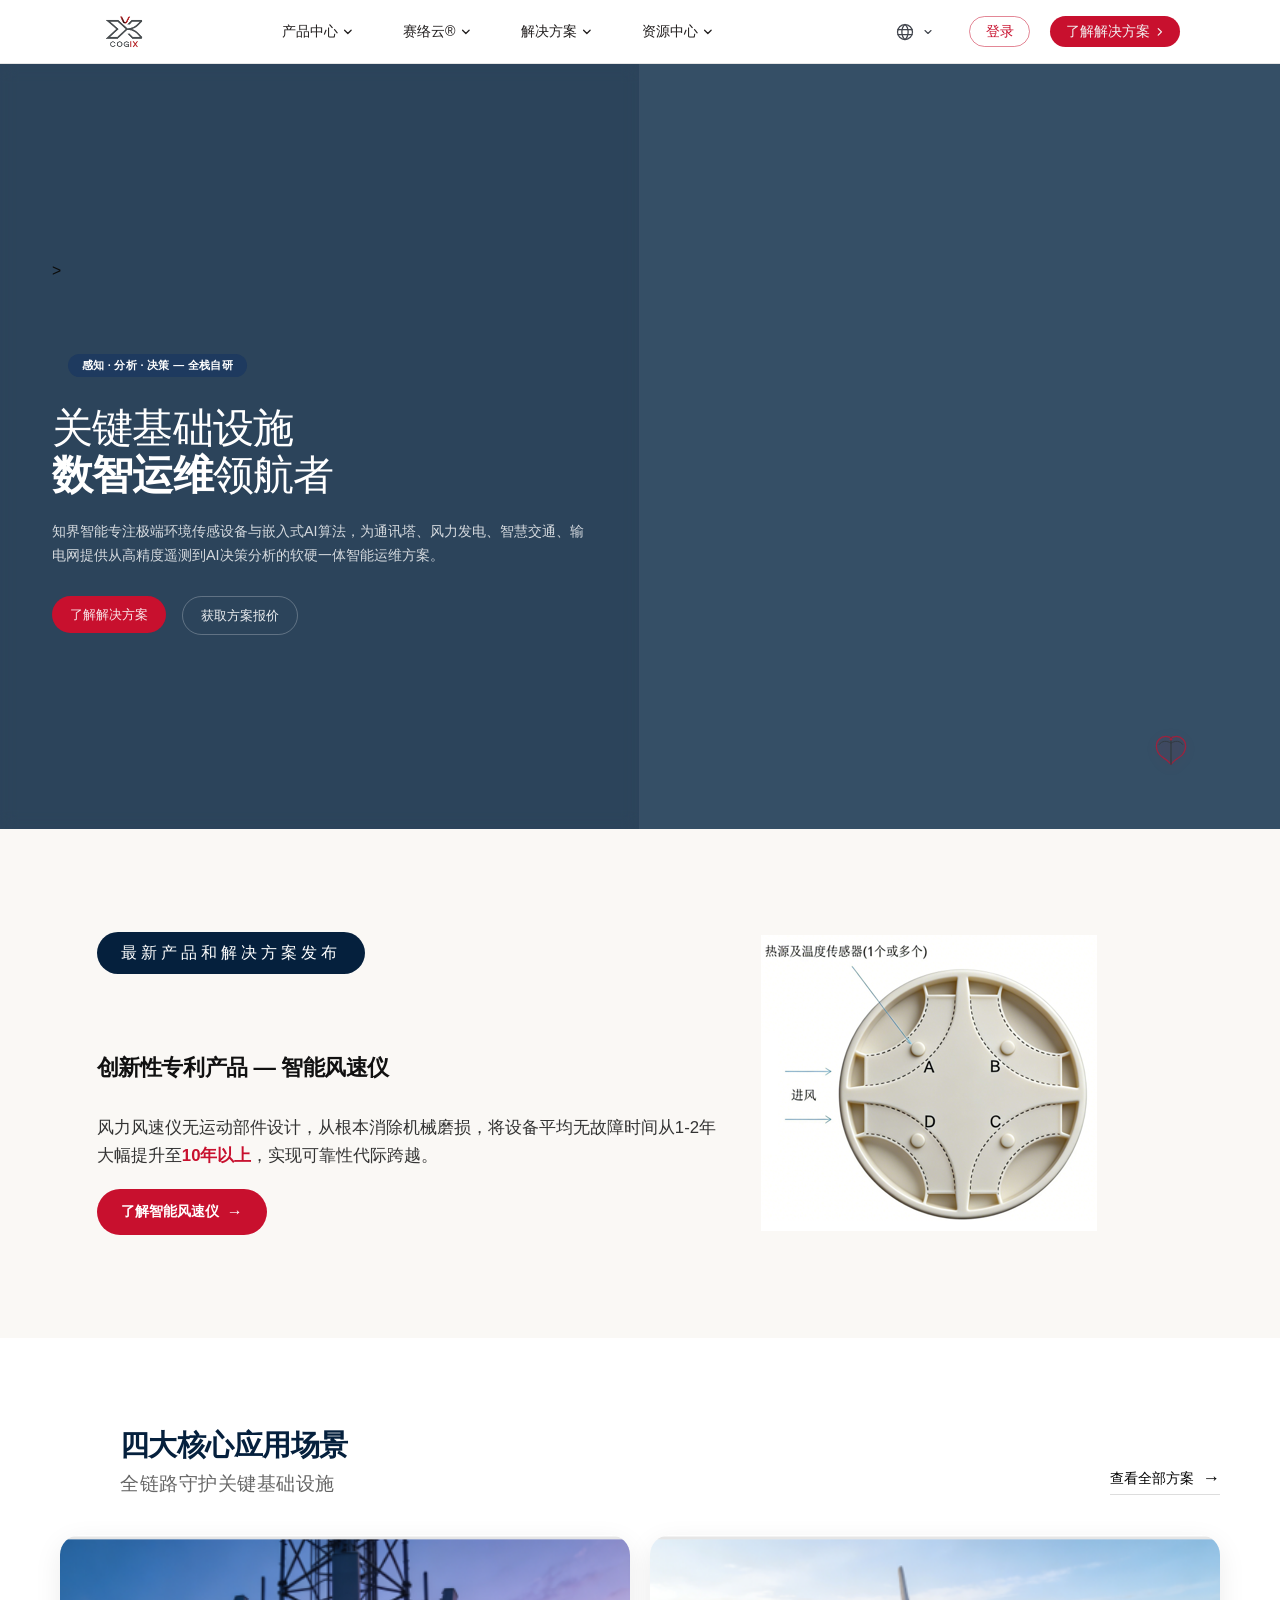
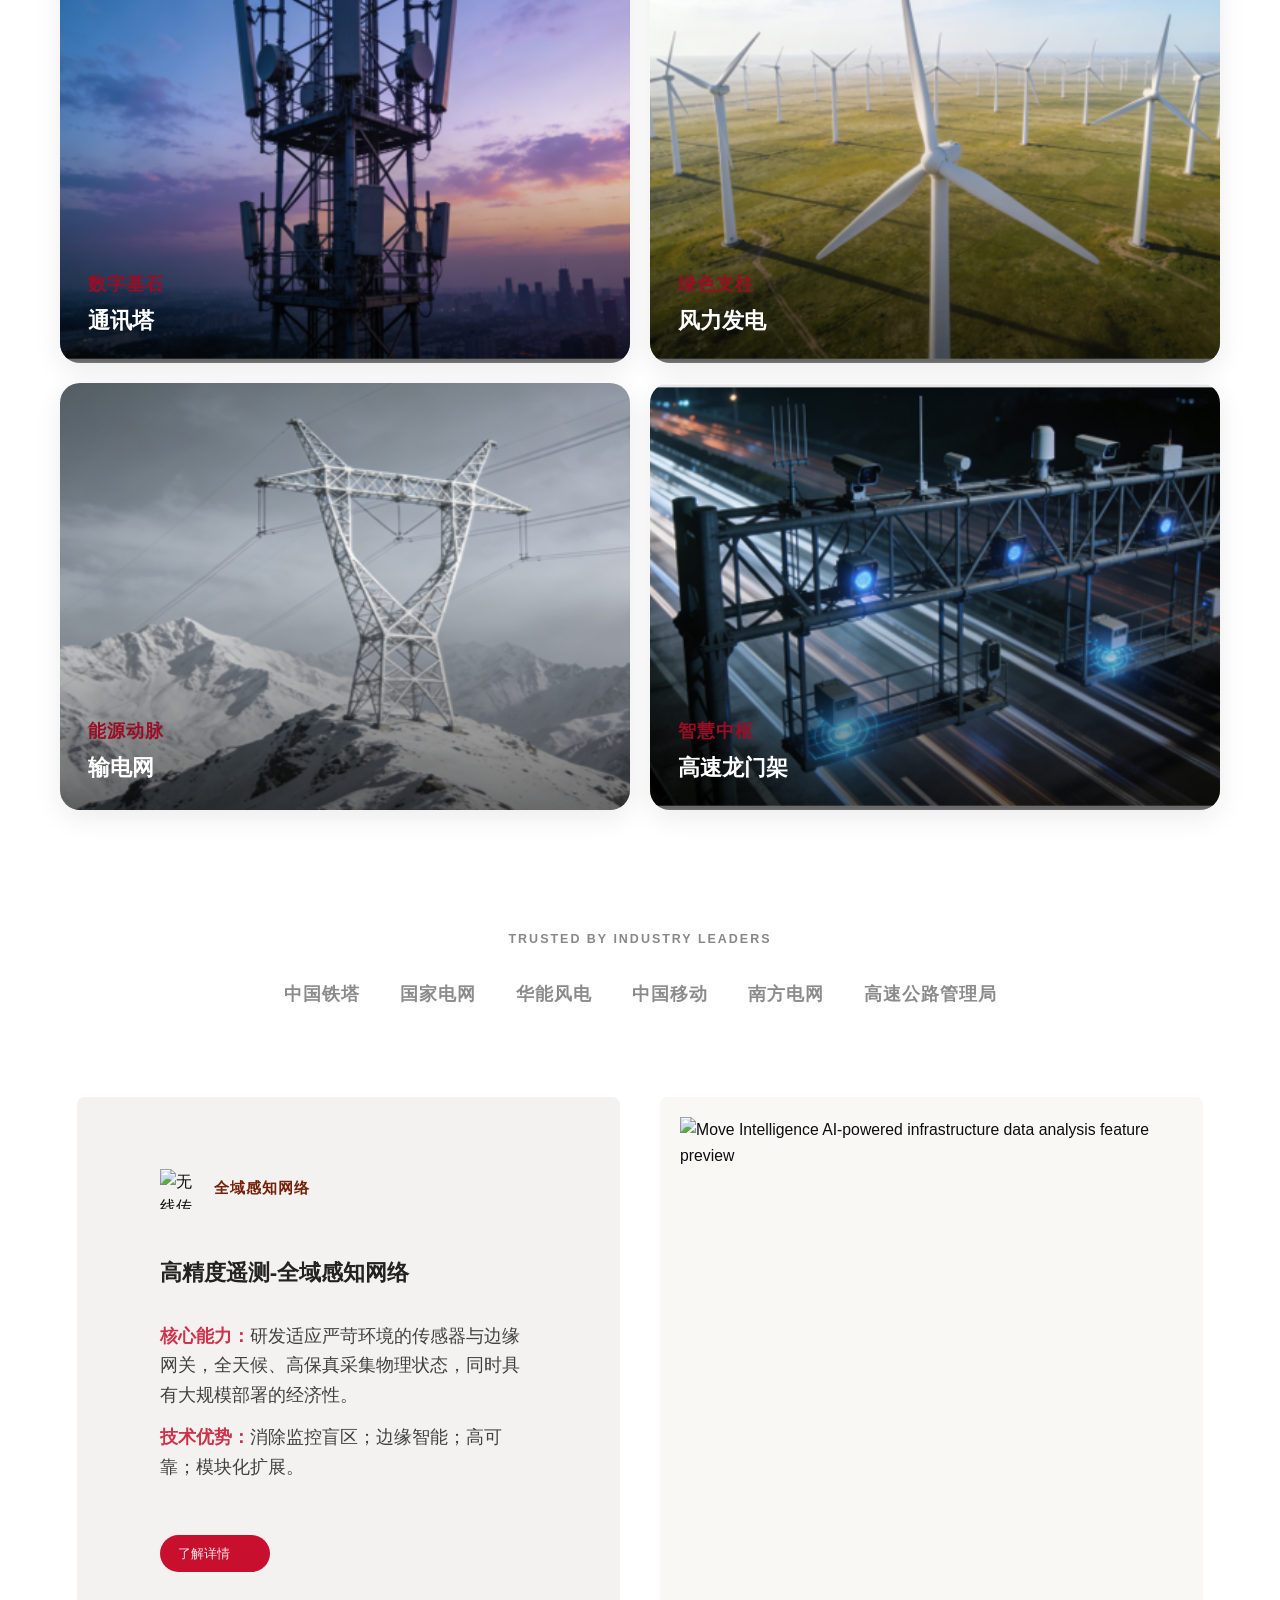
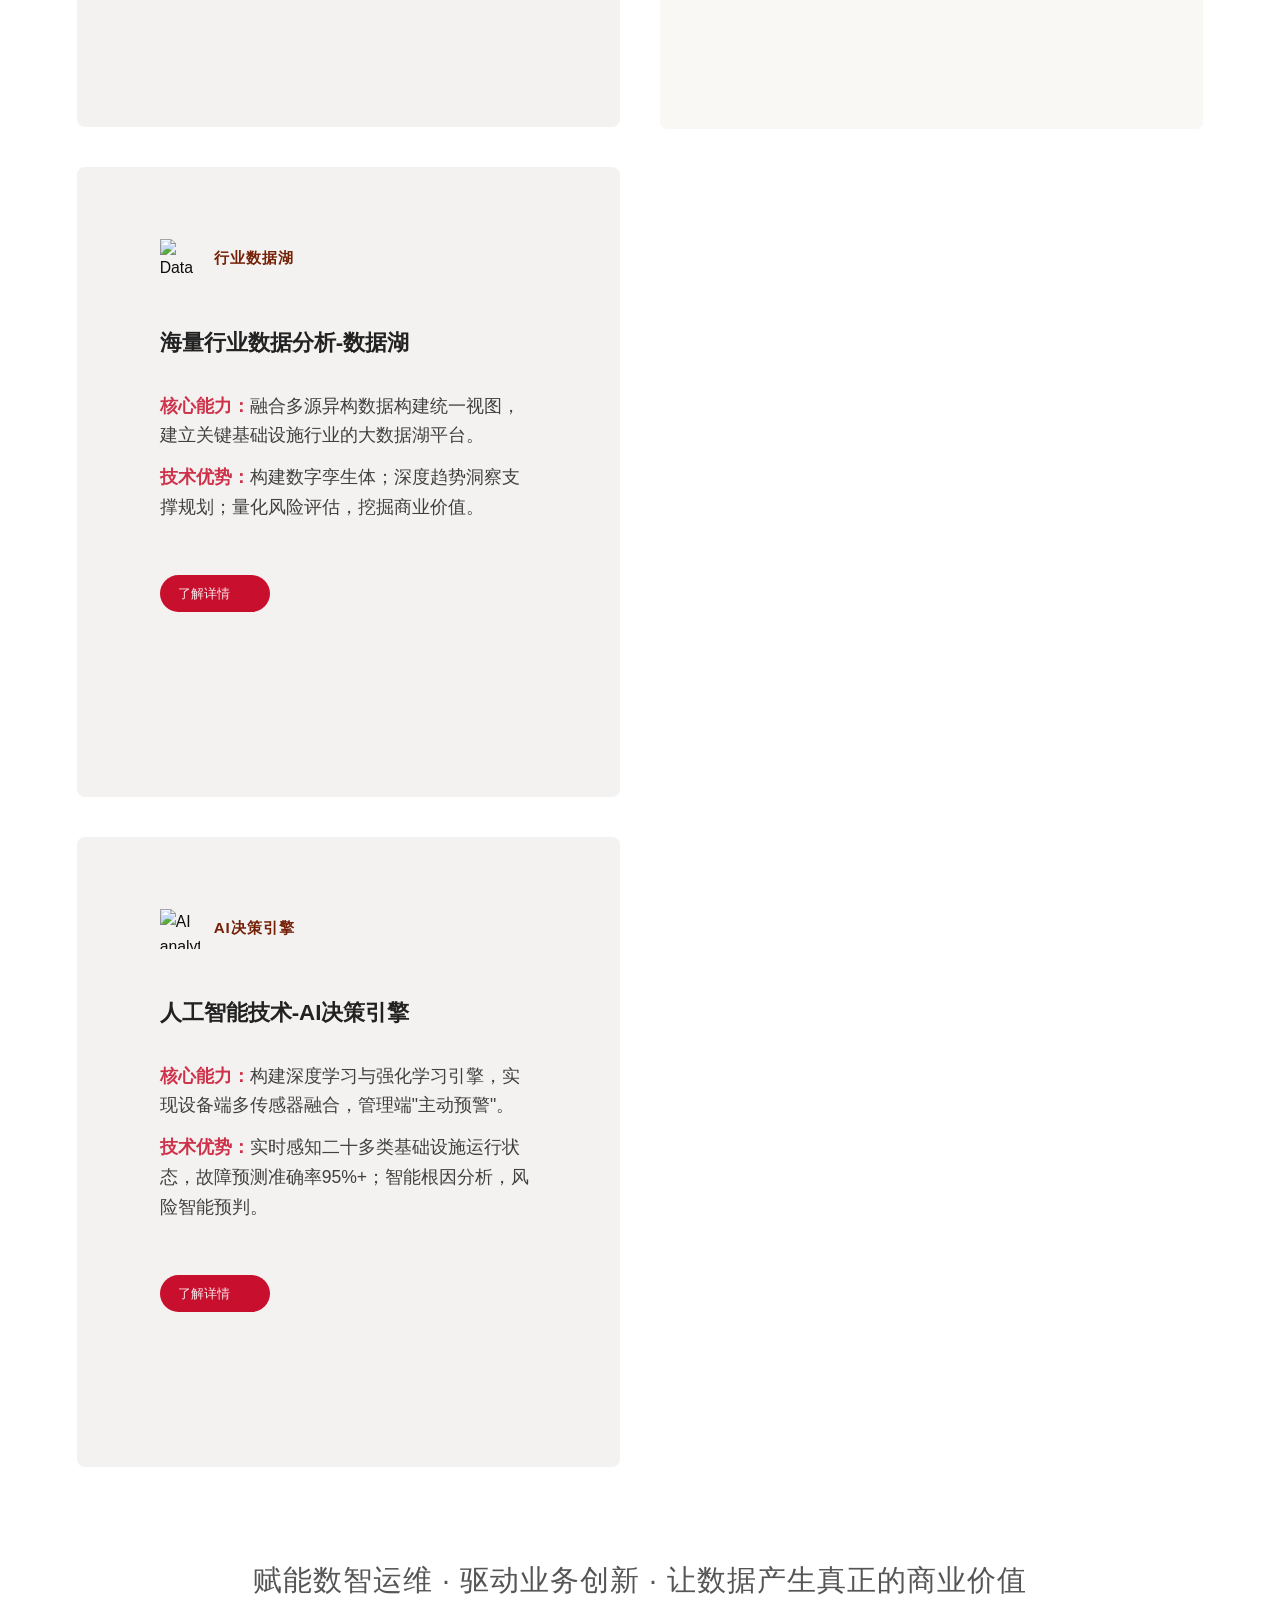
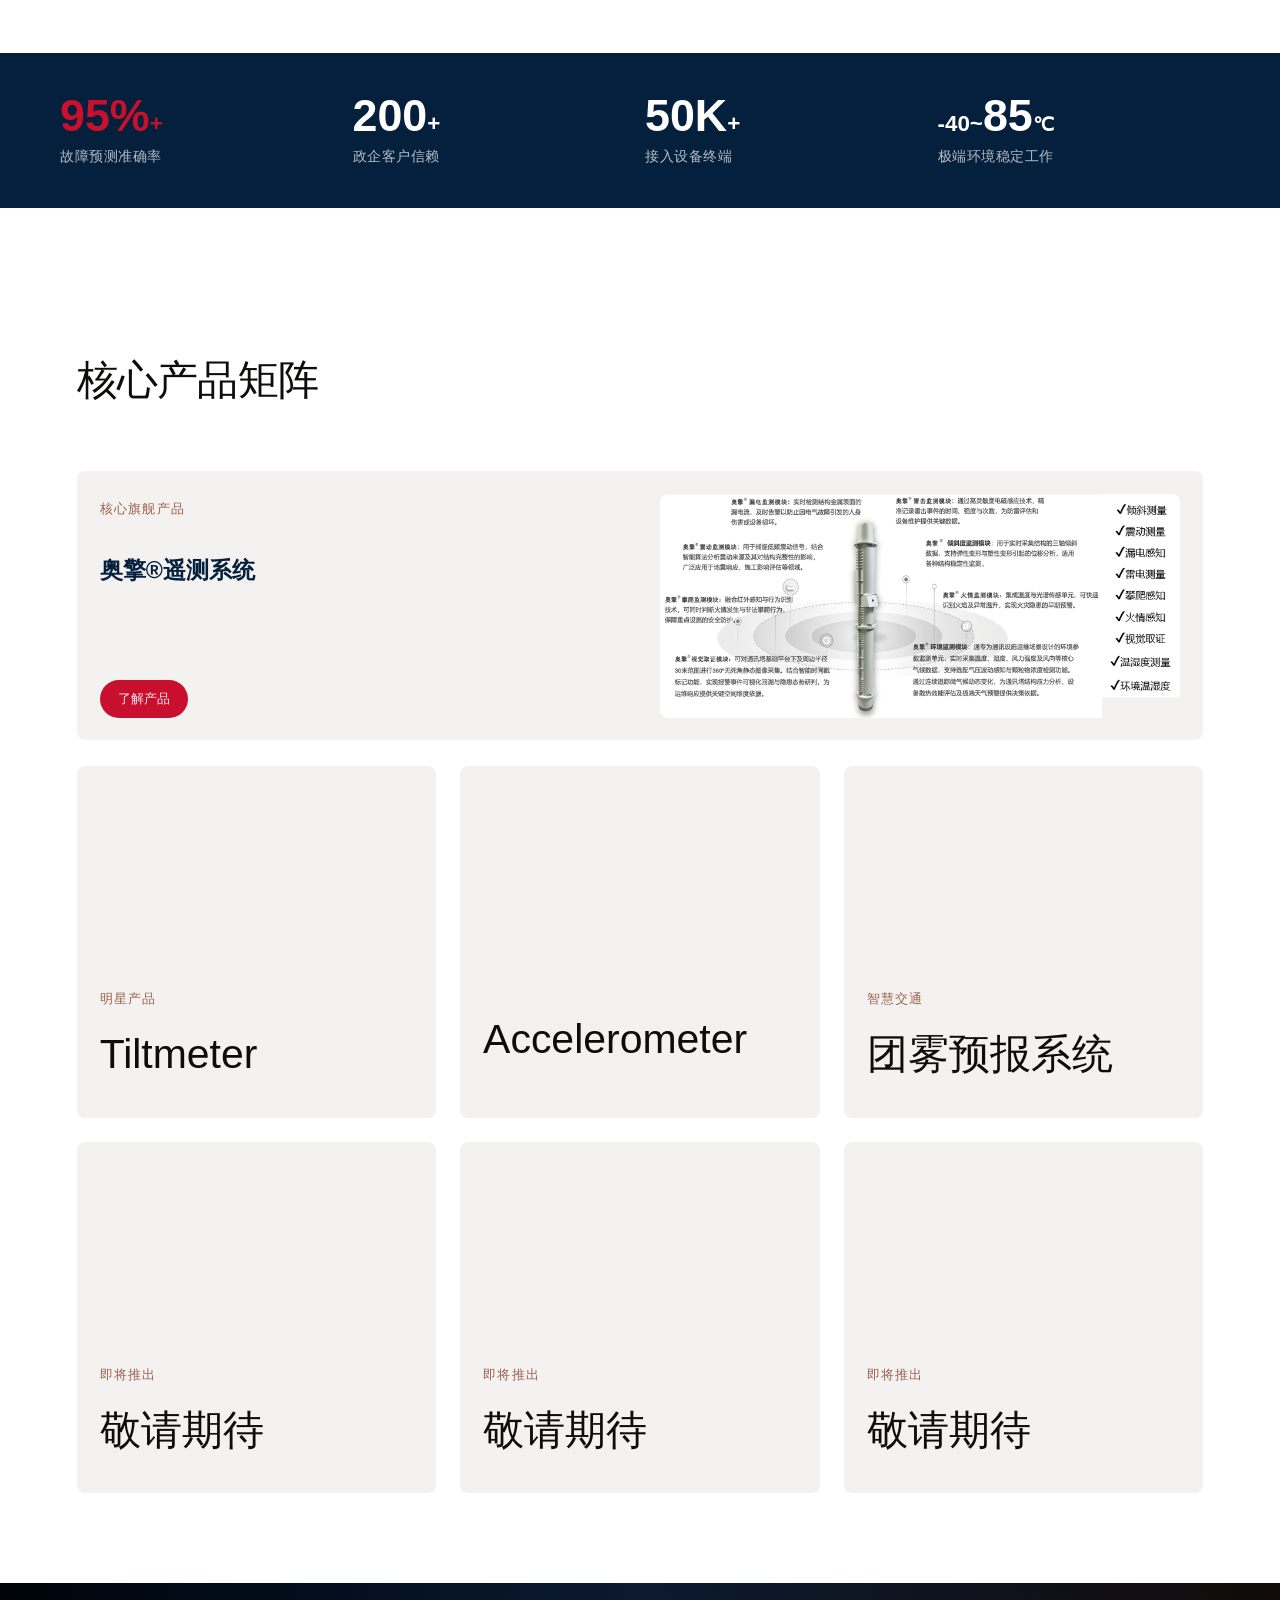
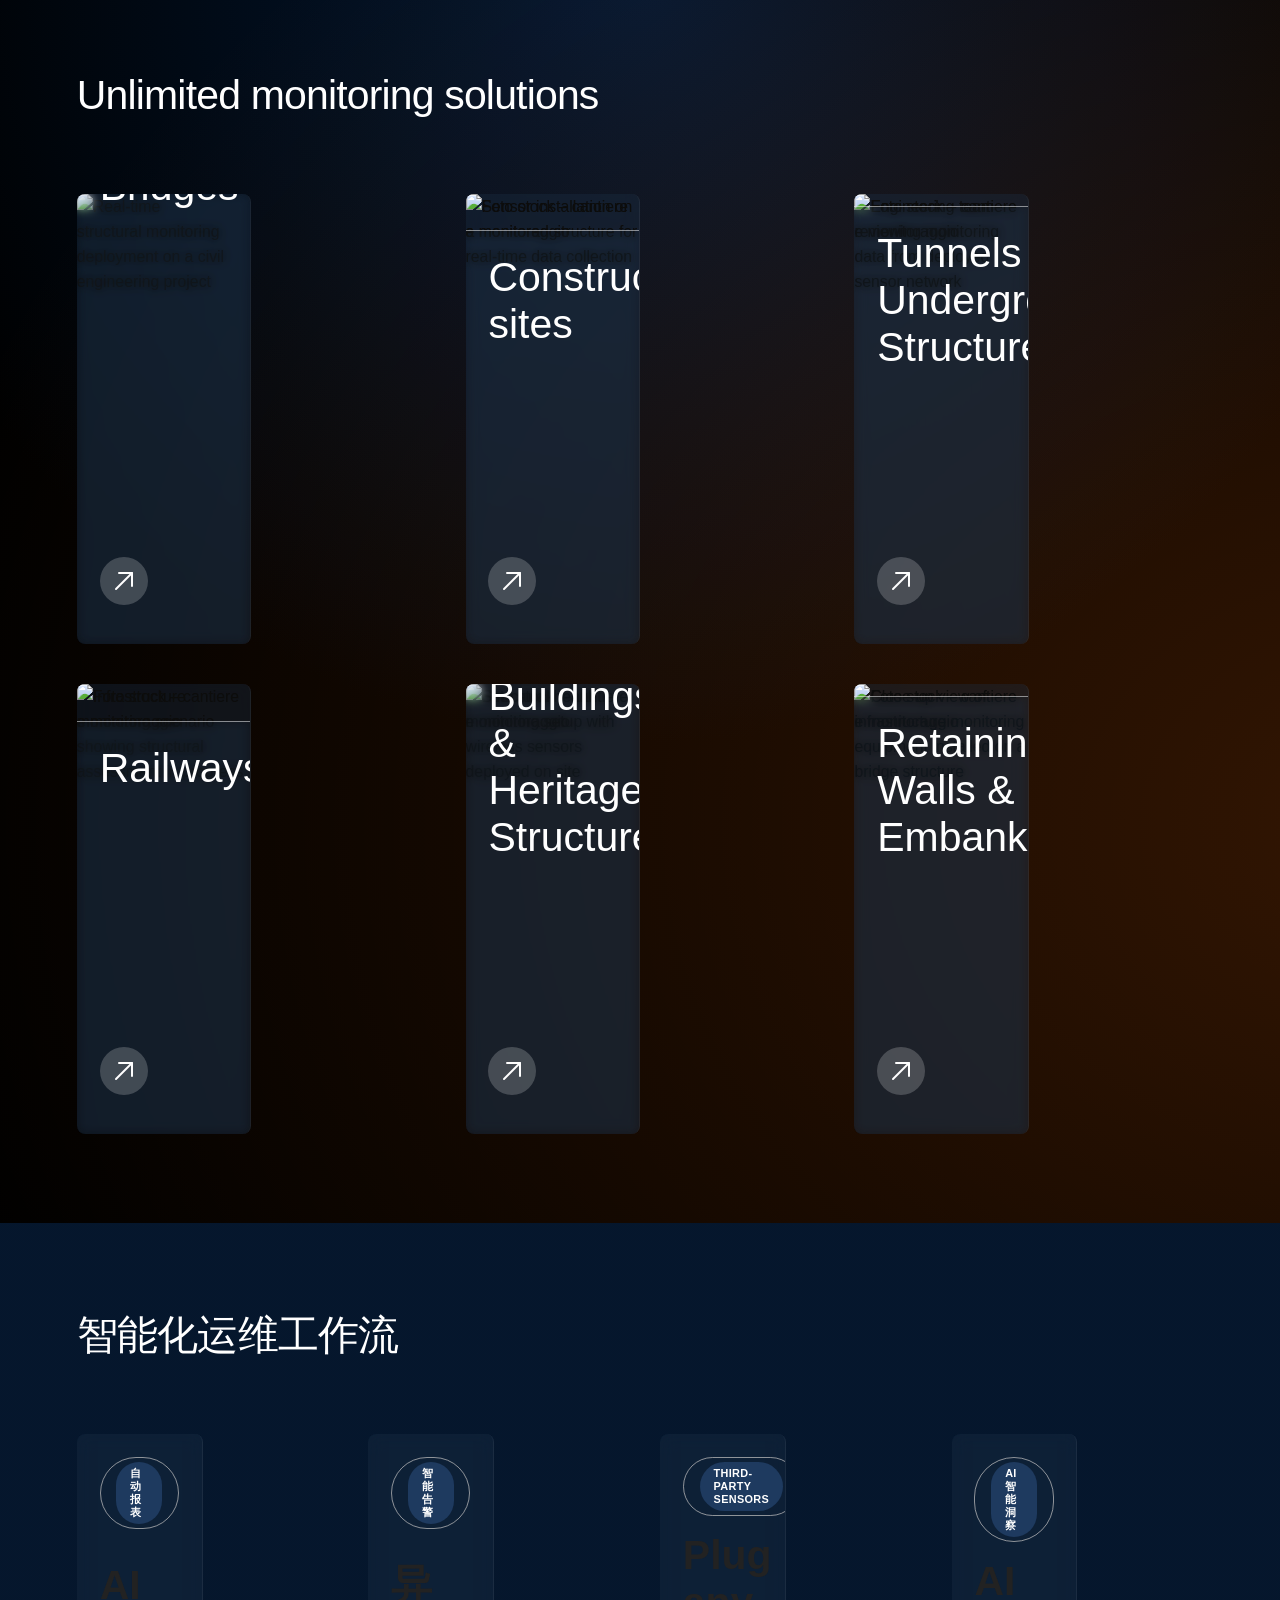
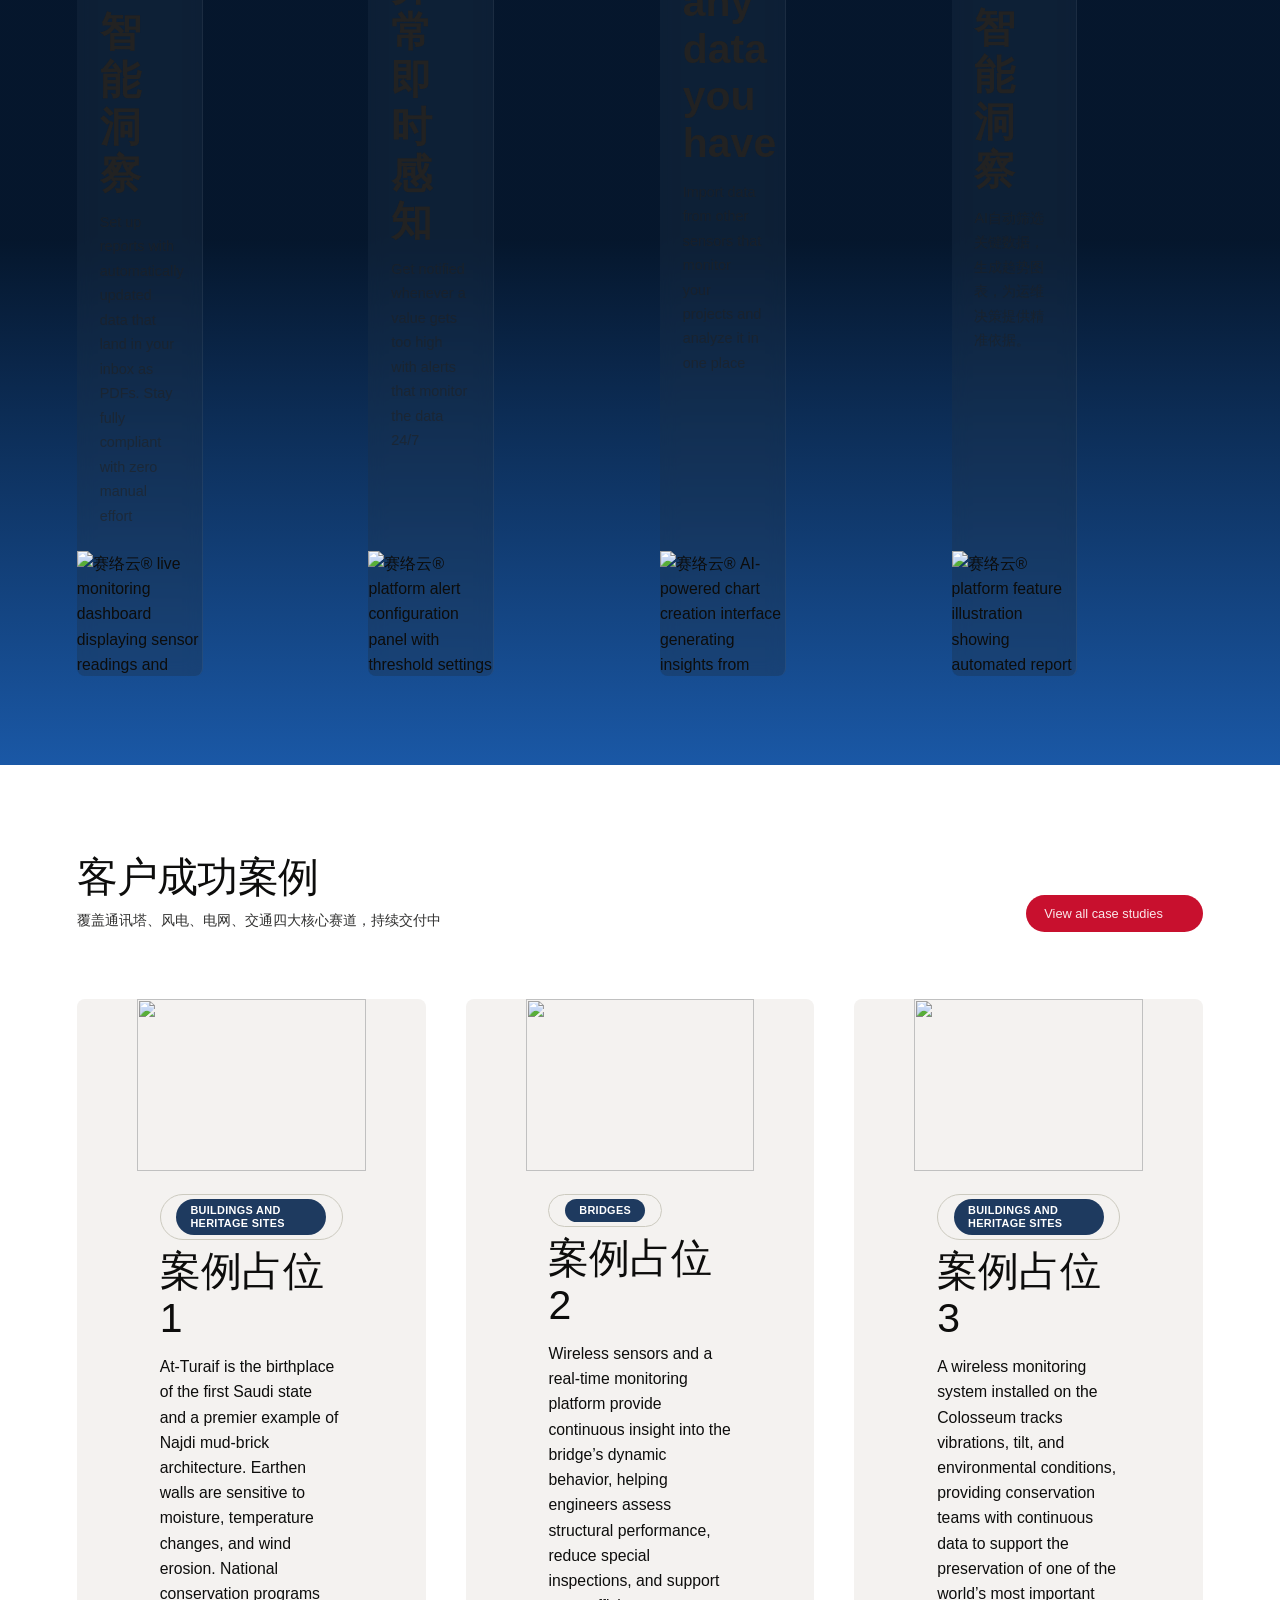
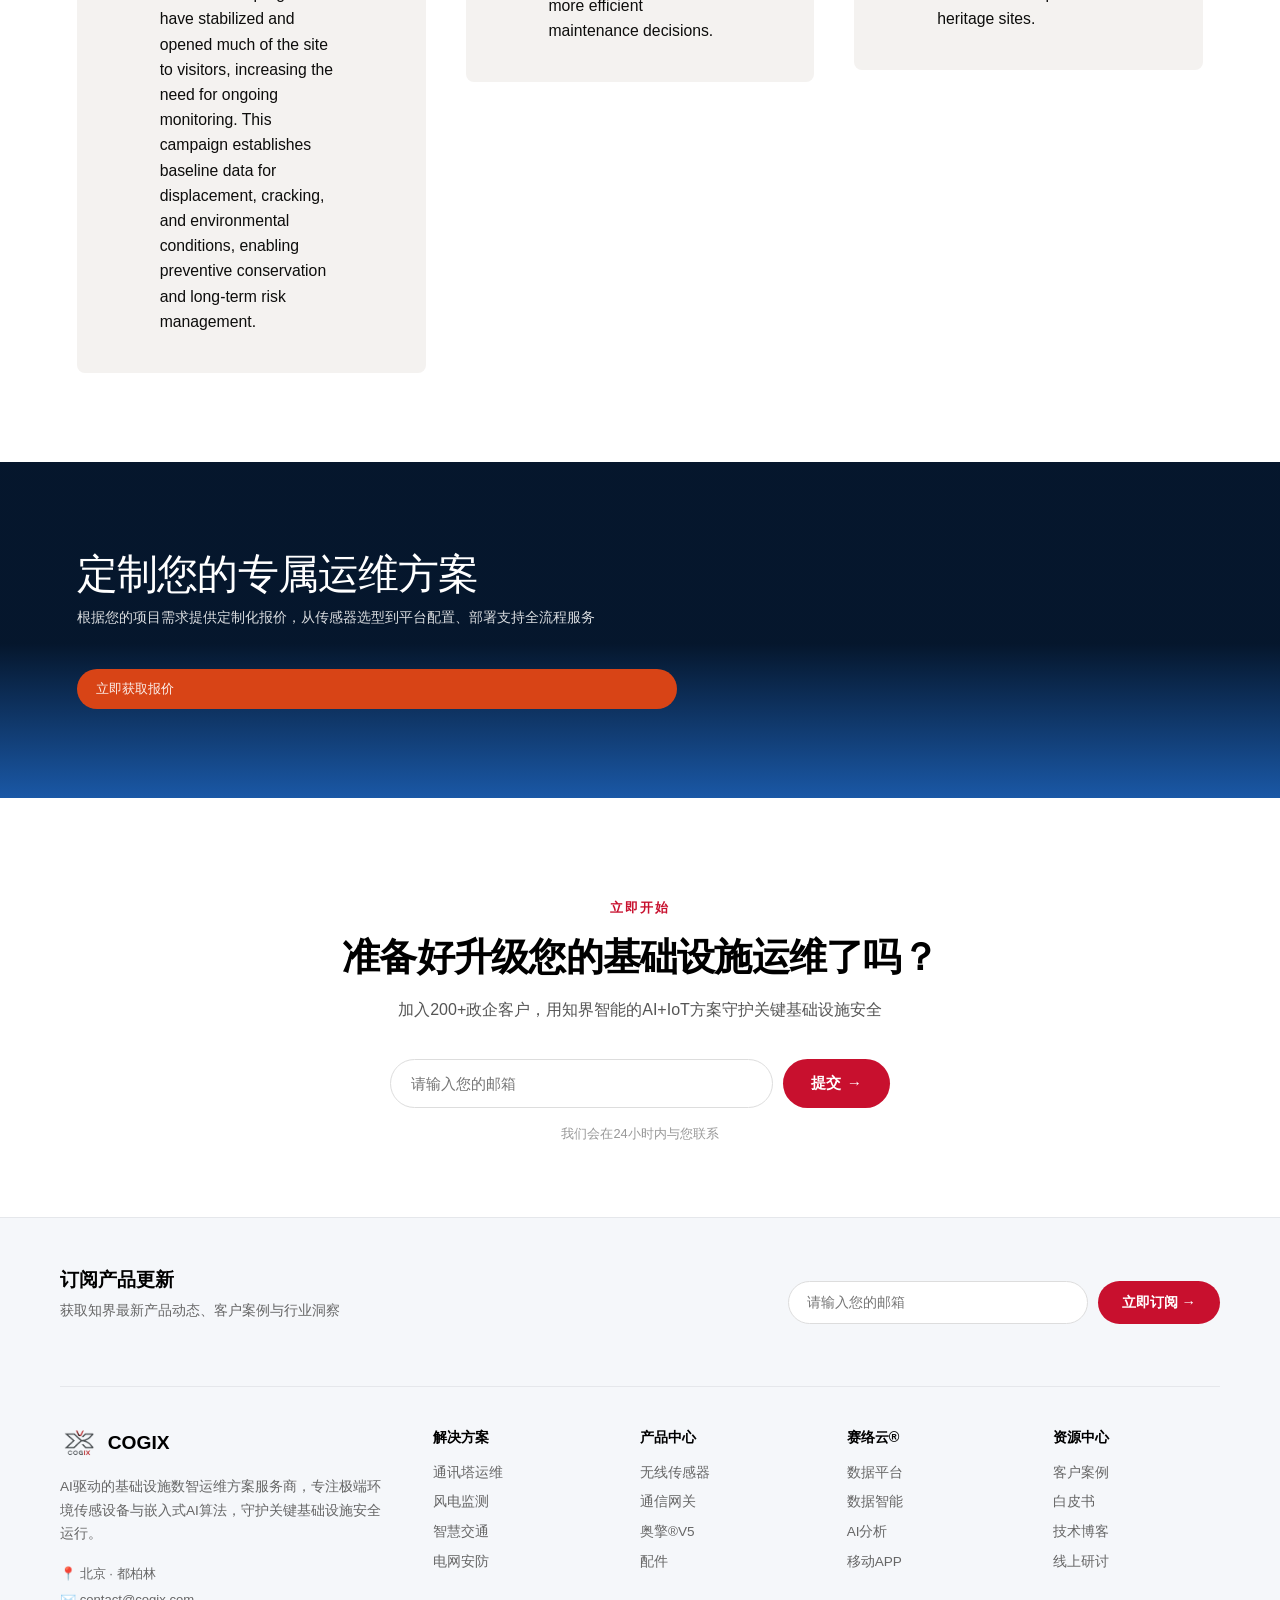
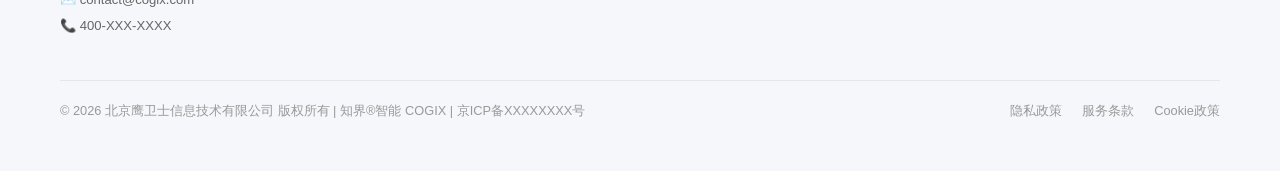
==== commit 24c10244: "奥擎标题再上移3行，更靠近核心旗舰产品" ====
--- a/index.html
+++ b/index.html
@@ -1388,7 +1388,7 @@
 
 
 
-<section class="section"><div class="container"><!--$--><div data-wf--row--general-variant="top-left" id="" STYLE="" class="row-component"><div class="row"><!--$--><div data-wf--column--variant="9-12" id="" STYLE="" class="col w-variant-42f3bbfc-b845-2d24-68dc-8d68e4f19bf2 col-sm-12"><div class="slot cc-column"><!--$--><div data-wf--heading--variant="h1" id="" STYLE="" class="heading-component"><h2 class="heading-text">核心产品矩阵</h2></div><!--/$--></div></div><!--/$--></div></div><!--/$--><!--$--><div data-wf--spacer--variant="large" ID="" STYLE="" class="spacer-component w-variant-ffac01ec-6632-6017-d6c8-9a8ba078b507"></div><!--/$--><div class="row"><div class="col"><div class="card"><div class="card-body"><div class="row"><div class="col col-sm-12"><!--$--><div data-wf--eyebrow--variant="orange" id="" STYLE="" class="eyebrow-component u-text-muted"><div class="eyebrow">核心旗舰产品<!--$--><br/><!--/$--></div></div><!--/$--><!--$--><div data-wf--heading--variant="h3" id="" STYLE="margin-top:24px;" class="heading-component w-variant-e61c31ea-9d69-c157-f49b-5a72c195f426"><h3 class="heading-text w-variant-e61c31ea-9d69-c157-f49b-5a72c195f426" style="font-size:1.45rem !important;font-weight:600 !important;color:#05203d !important;margin-top:8px !important;">奥擎®遥测系统</h3></div><!--/$--><!--$--><div data-wf--rich-text--variant="inherit" id="" STYLE="" class="rich-text-component"><div class="rich-text w-richtext"></div></div><!--/$--><div class="row" style="display:flex;gap:16px;align-items:center;margin-top:auto;justify-content:flex-start;"><div class="col col-shrink"><!--$--><div data-wf--button--variant="primary" id="" STYLE="" class="button"><div aria-hidden="true" class="btn-text">了解产品</div><a href="/sensors/axe-std-lr-2-5-0" class="u-link-cover w-inline-block"><div class="u-sr-only">了解产品</div></a></div><!--/$--></div></div><!--$--><div style="display:inline-block;width:14px;"></div><!--/$--><!--$--></div><div class="col col-sm-first col-sm-8" style="position:relative;z-index:10;"><img src="/images/aoqing-product.png?v=3" style="width:100%;height:100%;object-fit:cover;display:block;border-radius:8px;" alt="奥擎®遥测系统" /></div></div></div></div></div></div><!--$--><div style="display:inline-block;width:14px;"></div><!--/$--><div class="w-dyn-list"><div role="list" class="row row-gap-md w-dyn-items"><div role="listitem" class="col col-lg-4 col-md-6 col-sm-12 w-dyn-item"><!--$--><div id="" STYLE="height: 100%;" class="card"><a aria-label="Tiltmeter" href="/sensors/tlt-std-lr-2-4-0" class="u-link-cover-white w-inline-block"></a><div class="card-body"><div class="row row-gap-md"><div class="col col-lg-9"><!--$--><div data-wf--image--settings-aspect-ratio="4x3" id="" STYLE="" class="img-component"><div class="img-component_bg-overlay custom-aspect-ratio-2"></div></div><!--/$--></div><div class="col col-lg-12"><!--$--><div data-wf--eyebrow--variant="orange" id="" STYLE="" class="eyebrow-component u-text-muted u-p-0"><div class="eyebrow">明星产品</div></div><!--/$--><!--$--><div data-wf--heading--variant="h4" id="" STYLE="" class="heading-component"><h3 class="heading-text w-variant-10a335cb-dfc1-f5bb-74a9-0b906877146f">Tiltmeter</h3></div><!--/$--></div></div></div></div><!--/$--></div><div role="listitem" class="col col-lg-4 col-md-6 col-sm-12 w-dyn-item"><!--$--><div id="" STYLE="height: 100%;" class="card"><a aria-label="Accelerometer" href="/sensors/axe-std-lr-2-5-0" class="u-link-cover-white w-inline-block"></a><div class="card-body"><div class="row row-gap-md"><div class="col col-lg-9"><!--$--><div data-wf--image--settings-aspect-ratio="4x3" id="" STYLE="" class="img-component"><div class="img-component_bg-overlay custom-aspect-ratio-2"></div></div><!--/$--></div><div class="col col-lg-12"><!--$--><div data-wf--eyebrow--variant="orange" id="" STYLE="" class="eyebrow-component u-text-muted u-p-0"><div class="eyebrow"></div></div><!--/$--><!--$--><div data-wf--heading--variant="h4" id="" STYLE="" class="heading-component"><h3 class="heading-text w-variant-10a335cb-dfc1-f5bb-74a9-0b906877146f">Accelerometer</h3></div><!--/$--></div></div></div></div><!--/$--></div><div role="listitem" class="col col-lg-4 col-md-6 col-sm-12 w-dyn-item"><!--$--><div id="" STYLE="height: 100%;" class="card"><a aria-label="Vibrometer" href="/sensors/deckvbr-std-2-0" class="u-link-cover-white w-inline-block"></a><div class="card-body"><div class="row row-gap-md"><div class="col col-lg-9"><!--$--><div data-wf--image--settings-aspect-ratio="4x3" id="" STYLE="" class="img-component"><div class="img-component_bg-overlay custom-aspect-ratio-2"></div></div><!--/$--></div><div class="col col-lg-12"><!--$--><div data-wf--eyebrow--variant="orange" id="" STYLE="" class="eyebrow-component u-text-muted u-p-0"><div class="eyebrow">智慧交通</div></div><!--/$--><!--$--><div data-wf--heading--variant="h4" id="" STYLE="" class="heading-component"><h3 class="heading-text w-variant-10a335cb-dfc1-f5bb-74a9-0b906877146f">团雾预报系统</h3></div><!--/$--></div></div></div></div><!--/$--></div><div role="listitem" class="col col-lg-4 col-md-6 col-sm-12 w-dyn-item"><!--$--><div id="" STYLE="height: 100%;" class="card"><a aria-label="Environmental sensor" href="/sensors/env-std-lr-1-1-0" class="u-link-cover-white w-inline-block"></a><div class="card-body"><div class="row row-gap-md"><div class="col col-lg-9"><!--$--><div data-wf--image--settings-aspect-ratio="4x3" id="" STYLE="" class="img-component"><div class="img-component_bg-overlay custom-aspect-ratio-2"></div></div><!--/$--></div><div class="col col-lg-12"><!--$--><div data-wf--eyebrow--variant="orange" id="" STYLE="" class="eyebrow-component u-text-muted u-p-0"><div class="eyebrow">即将推出</div></div><!--/$--><!--$--><div data-wf--heading--variant="h4" id="" STYLE="" class="heading-component"><h3 class="heading-text w-variant-10a335cb-dfc1-f5bb-74a9-0b906877146f">敬请期待</h3></div><!--/$--></div></div></div></div><!--/$--></div><div role="listitem" class="col col-lg-4 col-md-6 col-sm-12 w-dyn-item"><!--$--><div id="" STYLE="height: 100%;" class="card"><a aria-label="Dynamic Displacement Sensor" href="/sensors/deck002-x" class="u-link-cover-white w-inline-block"></a><div class="card-body"><div class="row row-gap-md"><div class="col col-lg-9"><!--$--><div data-wf--image--settings-aspect-ratio="4x3" id="" STYLE="" class="img-component"><div class="img-component_bg-overlay custom-aspect-ratio-2"></div></div><!--/$--></div><div class="col col-lg-12"><!--$--><div data-wf--eyebrow--variant="orange" id="" STYLE="" class="eyebrow-component u-text-muted u-p-0"><div class="eyebrow">即将推出</div></div><!--/$--><!--$--><div data-wf--heading--variant="h4" id="" STYLE="" class="heading-component"><h3 class="heading-text w-variant-10a335cb-dfc1-f5bb-74a9-0b906877146f">敬请期待</h3></div><!--/$--></div></div></div></div><!--/$--></div><div role="listitem" class="col col-lg-4 col-md-6 col-sm-12 w-dyn-item"><!--$--><div id="" STYLE="height: 100%;" class="card"><a aria-label="Communication Node" href="/sensors/scn-xxx-lr-2-3-0" class="u-link-cover-white w-inline-block"></a><div class="card-body"><div class="row row-gap-md"><div class="col col-lg-9"><!--$--><div data-wf--image--settings-aspect-ratio="4x3" id="" STYLE="" class="img-component"><div class="img-component_bg-overlay custom-aspect-ratio-2"></div></div><!--/$--></div><div class="col col-lg-12"><!--$--><div data-wf--eyebrow--variant="orange" id="" STYLE="" class="eyebrow-component u-text-muted u-p-0"><div class="eyebrow">即将推出</div></div><!--/$--><!--$--><div data-wf--heading--variant="h4" id="" STYLE="" class="heading-component"><h3 class="heading-text w-variant-10a335cb-dfc1-f5bb-74a9-0b906877146f">敬请期待</h3></div><!--/$--></div></div></div></div><!--/$--></div></div></div></div></section>
+<section class="section"><div class="container"><!--$--><div data-wf--row--general-variant="top-left" id="" STYLE="" class="row-component"><div class="row"><!--$--><div data-wf--column--variant="9-12" id="" STYLE="" class="col w-variant-42f3bbfc-b845-2d24-68dc-8d68e4f19bf2 col-sm-12"><div class="slot cc-column"><!--$--><div data-wf--heading--variant="h1" id="" STYLE="" class="heading-component"><h2 class="heading-text">核心产品矩阵</h2></div><!--/$--></div></div><!--/$--></div></div><!--/$--><!--$--><div data-wf--spacer--variant="large" ID="" STYLE="" class="spacer-component w-variant-ffac01ec-6632-6017-d6c8-9a8ba078b507"></div><!--/$--><div class="row"><div class="col"><div class="card"><div class="card-body"><div class="row"><div class="col col-sm-12"><!--$--><div data-wf--eyebrow--variant="orange" id="" STYLE="" class="eyebrow-component u-text-muted"><div class="eyebrow">核心旗舰产品<!--$--><br/><!--/$--></div></div><!--/$--><!--$--><div data-wf--heading--variant="h3" id="" STYLE="margin-top:24px;" class="heading-component w-variant-e61c31ea-9d69-c157-f49b-5a72c195f426"><h3 class="heading-text w-variant-e61c31ea-9d69-c157-f49b-5a72c195f426" style="font-size:1.45rem !important;font-weight:600 !important;color:#05203d !important;margin-top:-8px !important;">奥擎®遥测系统</h3></div><!--/$--><!--$--><div data-wf--rich-text--variant="inherit" id="" STYLE="" class="rich-text-component"><div class="rich-text w-richtext"></div></div><!--/$--><div class="row" style="display:flex;gap:16px;align-items:center;margin-top:auto;justify-content:flex-start;"><div class="col col-shrink"><!--$--><div data-wf--button--variant="primary" id="" STYLE="" class="button"><div aria-hidden="true" class="btn-text">了解产品</div><a href="/sensors/axe-std-lr-2-5-0" class="u-link-cover w-inline-block"><div class="u-sr-only">了解产品</div></a></div><!--/$--></div></div><!--$--><div style="display:inline-block;width:14px;"></div><!--/$--><!--$--></div><div class="col col-sm-first col-sm-8" style="position:relative;z-index:10;"><img src="/images/aoqing-product.png?v=3" style="width:100%;height:100%;object-fit:cover;display:block;border-radius:8px;" alt="奥擎®遥测系统" /></div></div></div></div></div></div><!--$--><div style="display:inline-block;width:14px;"></div><!--/$--><div class="w-dyn-list"><div role="list" class="row row-gap-md w-dyn-items"><div role="listitem" class="col col-lg-4 col-md-6 col-sm-12 w-dyn-item"><!--$--><div id="" STYLE="height: 100%;" class="card"><a aria-label="Tiltmeter" href="/sensors/tlt-std-lr-2-4-0" class="u-link-cover-white w-inline-block"></a><div class="card-body"><div class="row row-gap-md"><div class="col col-lg-9"><!--$--><div data-wf--image--settings-aspect-ratio="4x3" id="" STYLE="" class="img-component"><div class="img-component_bg-overlay custom-aspect-ratio-2"></div></div><!--/$--></div><div class="col col-lg-12"><!--$--><div data-wf--eyebrow--variant="orange" id="" STYLE="" class="eyebrow-component u-text-muted u-p-0"><div class="eyebrow">明星产品</div></div><!--/$--><!--$--><div data-wf--heading--variant="h4" id="" STYLE="" class="heading-component"><h3 class="heading-text w-variant-10a335cb-dfc1-f5bb-74a9-0b906877146f">Tiltmeter</h3></div><!--/$--></div></div></div></div><!--/$--></div><div role="listitem" class="col col-lg-4 col-md-6 col-sm-12 w-dyn-item"><!--$--><div id="" STYLE="height: 100%;" class="card"><a aria-label="Accelerometer" href="/sensors/axe-std-lr-2-5-0" class="u-link-cover-white w-inline-block"></a><div class="card-body"><div class="row row-gap-md"><div class="col col-lg-9"><!--$--><div data-wf--image--settings-aspect-ratio="4x3" id="" STYLE="" class="img-component"><div class="img-component_bg-overlay custom-aspect-ratio-2"></div></div><!--/$--></div><div class="col col-lg-12"><!--$--><div data-wf--eyebrow--variant="orange" id="" STYLE="" class="eyebrow-component u-text-muted u-p-0"><div class="eyebrow"></div></div><!--/$--><!--$--><div data-wf--heading--variant="h4" id="" STYLE="" class="heading-component"><h3 class="heading-text w-variant-10a335cb-dfc1-f5bb-74a9-0b906877146f">Accelerometer</h3></div><!--/$--></div></div></div></div><!--/$--></div><div role="listitem" class="col col-lg-4 col-md-6 col-sm-12 w-dyn-item"><!--$--><div id="" STYLE="height: 100%;" class="card"><a aria-label="Vibrometer" href="/sensors/deckvbr-std-2-0" class="u-link-cover-white w-inline-block"></a><div class="card-body"><div class="row row-gap-md"><div class="col col-lg-9"><!--$--><div data-wf--image--settings-aspect-ratio="4x3" id="" STYLE="" class="img-component"><div class="img-component_bg-overlay custom-aspect-ratio-2"></div></div><!--/$--></div><div class="col col-lg-12"><!--$--><div data-wf--eyebrow--variant="orange" id="" STYLE="" class="eyebrow-component u-text-muted u-p-0"><div class="eyebrow">智慧交通</div></div><!--/$--><!--$--><div data-wf--heading--variant="h4" id="" STYLE="" class="heading-component"><h3 class="heading-text w-variant-10a335cb-dfc1-f5bb-74a9-0b906877146f">团雾预报系统</h3></div><!--/$--></div></div></div></div><!--/$--></div><div role="listitem" class="col col-lg-4 col-md-6 col-sm-12 w-dyn-item"><!--$--><div id="" STYLE="height: 100%;" class="card"><a aria-label="Environmental sensor" href="/sensors/env-std-lr-1-1-0" class="u-link-cover-white w-inline-block"></a><div class="card-body"><div class="row row-gap-md"><div class="col col-lg-9"><!--$--><div data-wf--image--settings-aspect-ratio="4x3" id="" STYLE="" class="img-component"><div class="img-component_bg-overlay custom-aspect-ratio-2"></div></div><!--/$--></div><div class="col col-lg-12"><!--$--><div data-wf--eyebrow--variant="orange" id="" STYLE="" class="eyebrow-component u-text-muted u-p-0"><div class="eyebrow">即将推出</div></div><!--/$--><!--$--><div data-wf--heading--variant="h4" id="" STYLE="" class="heading-component"><h3 class="heading-text w-variant-10a335cb-dfc1-f5bb-74a9-0b906877146f">敬请期待</h3></div><!--/$--></div></div></div></div><!--/$--></div><div role="listitem" class="col col-lg-4 col-md-6 col-sm-12 w-dyn-item"><!--$--><div id="" STYLE="height: 100%;" class="card"><a aria-label="Dynamic Displacement Sensor" href="/sensors/deck002-x" class="u-link-cover-white w-inline-block"></a><div class="card-body"><div class="row row-gap-md"><div class="col col-lg-9"><!--$--><div data-wf--image--settings-aspect-ratio="4x3" id="" STYLE="" class="img-component"><div class="img-component_bg-overlay custom-aspect-ratio-2"></div></div><!--/$--></div><div class="col col-lg-12"><!--$--><div data-wf--eyebrow--variant="orange" id="" STYLE="" class="eyebrow-component u-text-muted u-p-0"><div class="eyebrow">即将推出</div></div><!--/$--><!--$--><div data-wf--heading--variant="h4" id="" STYLE="" class="heading-component"><h3 class="heading-text w-variant-10a335cb-dfc1-f5bb-74a9-0b906877146f">敬请期待</h3></div><!--/$--></div></div></div></div><!--/$--></div><div role="listitem" class="col col-lg-4 col-md-6 col-sm-12 w-dyn-item"><!--$--><div id="" STYLE="height: 100%;" class="card"><a aria-label="Communication Node" href="/sensors/scn-xxx-lr-2-3-0" class="u-link-cover-white w-inline-block"></a><div class="card-body"><div class="row row-gap-md"><div class="col col-lg-9"><!--$--><div data-wf--image--settings-aspect-ratio="4x3" id="" STYLE="" class="img-component"><div class="img-component_bg-overlay custom-aspect-ratio-2"></div></div><!--/$--></div><div class="col col-lg-12"><!--$--><div data-wf--eyebrow--variant="orange" id="" STYLE="" class="eyebrow-component u-text-muted u-p-0"><div class="eyebrow">即将推出</div></div><!--/$--><!--$--><div data-wf--heading--variant="h4" id="" STYLE="" class="heading-component"><h3 class="heading-text w-variant-10a335cb-dfc1-f5bb-74a9-0b906877146f">敬请期待</h3></div><!--/$--></div></div></div></div><!--/$--></div></div></div></div></section>
 <section data-wf--section--variant="secondary" id="" STYLE="background: radial-gradient(118.87% 98.96% at 108.85% 67.81%, rgba(254, 109, 12, 0.20) 0%, rgba(226, 254, 12, 0.00) 100%), radial-gradient(61.32% 61.32% at 50% 0%, rgba(12, 118, 254, 0.20) 0%, rgba(0, 0, 0, 0.20) 100%), #000;" class="section w-variant-55512bce-64ab-f0a6-5262-b369384d98ff"><div class="container"><div class="slot cc-section"><!--$--><div data-wf--row--general-variant="top-left" id="" STYLE="" class="row-component"><div class="row"><!--$--><div data-wf--column--variant="base" id="" STYLE="" class="col col-md-12"><div class="slot cc-column"><!--$--><div data-wf--heading--variant="h1" id="" STYLE="" class="heading-component"><h2 class="heading-text">Unlimited monitoring solutions</h2></div><!--/$--><!--$--><div data-wf--spacer--variant="large" ID="" STYLE="" class="spacer-component w-variant-ffac01ec-6632-6017-d6c8-9a8ba078b507"></div><!--/$--></div></div><!--/$--></div></div><!--/$--><!--$--><div data-wf--row--general-variant="top-left" id="" STYLE="" class="row-component"><div class="row"><!--$--><div data-wf--column--variant="4-12" id="" STYLE="" class="col w-variant-568b6c0b-6c44-a6d4-4da9-e9e3bb9df927 col-md-6 col-sm-12"><div class="slot cc-column"><!--$--><div id="" STYLE="" class="card u-bg-glass"><div class="slot cc-card"><div class="card-body-wrapper"><div class="card-body-collapsed"><div class="row"><div class="col"><!--$--><div data-wf--heading--variant="h4" id="" STYLE="" class="heading-component"><h3 class="heading-text w-variant-10a335cb-dfc1-f5bb-74a9-0b906877146f">Bridges</h3></div><!--/$--><!--$--><div data-wf--rich-text--variant="paragraph-sm" id="" STYLE="" class="rich-text-component w-variant-8ff65455-49b5-9df9-0339-063a58c55d9d u-text-muted u-hover-hidden"><div class="rich-text w-variant-8ff65455-49b5-9df9-0339-063a58c55d9d w-richtext"><p>Monitor tilt, vibrations, modal frequencies, and displacement with high-precision wireless sensors. Perfect for managing aging infrastructure, scheduling preventive maintenance, and preventing failures.</p></div></div><!--/$--></div><div class="col col-shrink"><div class="cc-card-arrow-wrapper"><div class="cc-card-arrow w-embed"><svg xmlns="http://www.w3.org/2000/svg" viewBox="0 0 256 256"><rect width="256" height="256" fill="none"/><line x1="64" y1="192" x2="192" y2="64" fill="none" stroke="currentColor" stroke-linecap="round" stroke-linejoin="round" stroke-width="16"/><polyline points="88 64 192 64 192 168" fill="none" stroke="currentColor" stroke-linecap="round" stroke-linejoin="round" stroke-width="16"/></svg></div></div></div></div></div><!--$--><div data-wf--image--settings-aspect-ratio="background" id="" STYLE="" class="img-component w-variant-c892e5c6-3430-adda-35a3-e4d1e3803d78"><img class="u-img-cover" src="https://cdn.prod.website-files.com/66335a2c5696aeb195a3c230/69a57b8c739bf1a1a9795946_Rectangle%2010-4.avif" width="Auto" alt="Real-time structural monitoring deployment on a civil engineering project" sizes="(max-width: 2000px) 100vw, 2000px" data-wf--image-fit--image-fit="base" loading="lazy" fetchpriority="low" srcset="https://cdn.prod.website-files.com/66335a2c5696aeb195a3c230/69a57b8c739bf1a1a9795946_Rectangle%2010-4-p-500.avif 500w, https://cdn.prod.website-files.com/66335a2c5696aeb195a3c230/69a57b8c739bf1a1a9795946_Rectangle%2010-4.avif 800w"/><div class="img-component_bg-overlay custom-aspect-ratio-2"></div></div><!--/$--></div></div><a target="Solutions for bridges" href="/solutions/bridges" class="u-link-cover w-inline-block"><div class="u-sr-only">Learn more</div></a></div><!--/$--></div></div><!--/$--><!--$--><div data-wf--column--variant="4-12" id="" STYLE="" class="col w-variant-568b6c0b-6c44-a6d4-4da9-e9e3bb9df927 col-md-6 col-sm-12"><div class="slot cc-column"><!--$--><div id="" STYLE="" class="card u-bg-glass"><div class="slot cc-card"><!--$--><div data-wf--image--settings-aspect-ratio="background" id="" STYLE="" class="img-component w-variant-c892e5c6-3430-adda-35a3-e4d1e3803d78"><img class="u-img-cover" src="https://cdn.prod.website-files.com/66335a2c5696aeb195a3c230/686d401ece7f742226962434_AdobeStock_275280825.jpeg" width="Auto" alt="Foto stock – cantiere e monitoraggio" sizes="(max-width: 2000px) 100vw, 2000px" data-wf--image-fit--image-fit="base" loading="lazy" fetchpriority="" srcset="https://cdn.prod.website-files.com/66335a2c5696aeb195a3c230/686d401ece7f742226962434_AdobeStock_275280825-p-500.jpeg 500w, https://cdn.prod.website-files.com/66335a2c5696aeb195a3c230/686d401ece7f742226962434_AdobeStock_275280825-p-800.jpeg 800w, https://cdn.prod.website-files.com/66335a2c5696aeb195a3c230/686d401ece7f742226962434_AdobeStock_275280825-p-1080.jpeg 1080w, https://cdn.prod.website-files.com/66335a2c5696aeb195a3c230/686d401ece7f742226962434_AdobeStock_275280825-p-1600.jpeg 1600w, https://cdn.prod.website-files.com/66335a2c5696aeb195a3c230/686d401ece7f742226962434_AdobeStock_275280825-p-2000.jpeg 2000w, https://cdn.prod.website-files.com/66335a2c5696aeb195a3c230/686d401ece7f742226962434_AdobeStock_275280825-p-2600.jpeg 2600w, https://cdn.prod.website-files.com/66335a2c5696aeb195a3c230/686d401ece7f742226962434_AdobeStock_275280825-p-3200.jpeg 3200w, https://cdn.prod.website-files.com/66335a2c5696aeb195a3c230/686d401ece7f742226962434_AdobeStock_275280825.jpeg 4096w"/><div class="img-component_bg-overlay custom-aspect-ratio-2"></div></div><!--/$--><div class="card-body-wrapper"><div class="card-body-collapsed"><div class="row"><div class="col"><!--$--><div data-wf--heading--variant="h4" id="" STYLE="" class="heading-component"><h3 class="heading-text w-variant-10a335cb-dfc1-f5bb-74a9-0b906877146f">Construction sites</h3></div><!--/$--><!--$--><div data-wf--rich-text--variant="paragraph-sm" id="" STYLE="" class="rich-text-component w-variant-8ff65455-49b5-9df9-0339-063a58c55d9d u-text-muted u-hover-hidden"><div class="rich-text w-variant-8ff65455-49b5-9df9-0339-063a58c55d9d w-richtext"><p>Track ground settlement, structure tilt, and vibration impact in active construction zones. Monitor temporary works, excavations, and load tests with a complete remote monitoring solution.</p></div></div><!--/$--></div><div class="col col-shrink"><div class="cc-card-arrow-wrapper"><div class="cc-card-arrow w-embed"><svg xmlns="http://www.w3.org/2000/svg" viewBox="0 0 256 256"><rect width="256" height="256" fill="none"/><line x1="64" y1="192" x2="192" y2="64" fill="none" stroke="currentColor" stroke-linecap="round" stroke-linejoin="round" stroke-width="16"/><polyline points="88 64 192 64 192 168" fill="none" stroke="currentColor" stroke-linecap="round" stroke-linejoin="round" stroke-width="16"/></svg></div></div></div></div></div><!--$--><div data-wf--image--settings-aspect-ratio="background" id="" STYLE="" class="img-component w-variant-c892e5c6-3430-adda-35a3-e4d1e3803d78"><img class="u-img-cover" src="https://cdn.prod.website-files.com/66335a2c5696aeb195a3c230/69a57b8cabde7714e1129b05_Rectangle%2010.avif" width="Auto" alt="Sensor installation on a monitored structure for real-time data collection" sizes="(max-width: 2000px) 100vw, 2000px" data-wf--image-fit--image-fit="base" loading="lazy" fetchpriority="low" srcset="https://cdn.prod.website-files.com/66335a2c5696aeb195a3c230/69a57b8cabde7714e1129b05_Rectangle%2010-p-500.avif 500w, https://cdn.prod.website-files.com/66335a2c5696aeb195a3c230/69a57b8cabde7714e1129b05_Rectangle%2010.avif 800w"/><div class="img-component_bg-overlay custom-aspect-ratio-2"></div></div><!--/$--></div></div><a target="Solutions for construction sites" href="/solutions/constructions" class="u-link-cover w-inline-block"><div class="u-sr-only">Learn more</div></a></div><!--/$--></div></div><!--/$--><!--$--><div data-wf--column--variant="4-12" id="" STYLE="" class="col w-variant-568b6c0b-6c44-a6d4-4da9-e9e3bb9df927 col-md-6 col-sm-12"><div class="slot cc-column"><!--$--><div id="" STYLE="" class="card u-bg-glass"><div class="slot cc-card"><!--$--><div data-wf--image--settings-aspect-ratio="background" id="" STYLE="" class="img-component w-variant-c892e5c6-3430-adda-35a3-e4d1e3803d78"><img class="u-img-cover" src="https://cdn.prod.website-files.com/66335a2c5696aeb195a3c230/686d401ece7f742226962434_AdobeStock_275280825.jpeg" width="Auto" alt="Foto stock – cantiere e monitoraggio" sizes="(max-width: 2000px) 100vw, 2000px" data-wf--image-fit--image-fit="base" loading="lazy" fetchpriority="" srcset="https://cdn.prod.website-files.com/66335a2c5696aeb195a3c230/686d401ece7f742226962434_AdobeStock_275280825-p-500.jpeg 500w, https://cdn.prod.website-files.com/66335a2c5696aeb195a3c230/686d401ece7f742226962434_AdobeStock_275280825-p-800.jpeg 800w, https://cdn.prod.website-files.com/66335a2c5696aeb195a3c230/686d401ece7f742226962434_AdobeStock_275280825-p-1080.jpeg 1080w, https://cdn.prod.website-files.com/66335a2c5696aeb195a3c230/686d401ece7f742226962434_AdobeStock_275280825-p-1600.jpeg 1600w, https://cdn.prod.website-files.com/66335a2c5696aeb195a3c230/686d401ece7f742226962434_AdobeStock_275280825-p-2000.jpeg 2000w, https://cdn.prod.website-files.com/66335a2c5696aeb195a3c230/686d401ece7f742226962434_AdobeStock_275280825-p-2600.jpeg 2600w, https://cdn.prod.website-files.com/66335a2c5696aeb195a3c230/686d401ece7f742226962434_AdobeStock_275280825-p-3200.jpeg 3200w, https://cdn.prod.website-files.com/66335a2c5696aeb195a3c230/686d401ece7f742226962434_AdobeStock_275280825.jpeg 4096w"/><div class="img-component_bg-overlay custom-aspect-ratio-2"></div></div><!--/$--><div class="card-body-wrapper"><div class="card-body-collapsed"><div class="row"><div class="col"><!--$--><div data-wf--heading--variant="h4" id="" STYLE="" class="heading-component"><h3 class="heading-text w-variant-10a335cb-dfc1-f5bb-74a9-0b906877146f">Tunnels &amp; Underground Structures</h3></div><!--/$--><!--$--><div data-wf--rich-text--variant="paragraph-sm" id="" STYLE="" class="rich-text-component w-variant-8ff65455-49b5-9df9-0339-063a58c55d9d u-text-muted u-hover-hidden"><div class="rich-text w-variant-8ff65455-49b5-9df9-0339-063a58c55d9d w-richtext"><p>Use wireless tiltmeters and displacement sensors to detect convergence, rotation, and wall movement in tunnels, shafts, and galleries.</p></div></div><!--/$--></div><div class="col col-shrink"><div class="cc-card-arrow-wrapper"><div class="cc-card-arrow w-embed"><svg xmlns="http://www.w3.org/2000/svg" viewBox="0 0 256 256"><rect width="256" height="256" fill="none"/><line x1="64" y1="192" x2="192" y2="64" fill="none" stroke="currentColor" stroke-linecap="round" stroke-linejoin="round" stroke-width="16"/><polyline points="88 64 192 64 192 168" fill="none" stroke="currentColor" stroke-linecap="round" stroke-linejoin="round" stroke-width="16"/></svg></div></div></div></div></div><!--$--><div data-wf--image--settings-aspect-ratio="background" id="" STYLE="" class="img-component w-variant-c892e5c6-3430-adda-35a3-e4d1e3803d78"><img class="u-img-cover" src="https://cdn.prod.website-files.com/66335a2c5696aeb195a3c230/69a57b8c2a0431eeedae8aae_Rectangle%2010-2.avif" width="Auto" alt="Engineering team reviewing monitoring data from deployed sensor network" sizes="(max-width: 2000px) 100vw, 2000px" data-wf--image-fit--image-fit="base" loading="lazy" fetchpriority="low" srcset="https://cdn.prod.website-files.com/66335a2c5696aeb195a3c230/69a57b8c2a0431eeedae8aae_Rectangle%2010-2-p-500.avif 500w, https://cdn.prod.website-files.com/66335a2c5696aeb195a3c230/69a57b8c2a0431eeedae8aae_Rectangle%2010-2.avif 800w"/><div class="img-component_bg-overlay custom-aspect-ratio-2"></div></div><!--/$--></div></div><a target="Solutions for tunnels &amp; underground structures" href="/solutions/tunnels-and-underground-structures" class="u-link-cover w-inline-block"><div class="u-sr-only">Learn more</div></a></div><!--/$--></div></div><!--/$--><!--$--><div data-wf--column--variant="4-12" id="" STYLE="" class="col w-variant-568b6c0b-6c44-a6d4-4da9-e9e3bb9df927 col-md-6 col-sm-12"><div class="slot cc-column"><!--$--><div id="" STYLE="" class="card u-bg-glass"><div class="slot cc-card"><!--$--><div data-wf--image--settings-aspect-ratio="background" id="" STYLE="" class="img-component w-variant-c892e5c6-3430-adda-35a3-e4d1e3803d78"><img class="u-img-cover" src="https://cdn.prod.website-files.com/66335a2c5696aeb195a3c230/686d401ece7f742226962434_AdobeStock_275280825.jpeg" width="Auto" alt="Foto stock – cantiere e monitoraggio" sizes="(max-width: 2000px) 100vw, 2000px" data-wf--image-fit--image-fit="base" loading="lazy" fetchpriority="" srcset="https://cdn.prod.website-files.com/66335a2c5696aeb195a3c230/686d401ece7f742226962434_AdobeStock_275280825-p-500.jpeg 500w, https://cdn.prod.website-files.com/66335a2c5696aeb195a3c230/686d401ece7f742226962434_AdobeStock_275280825-p-800.jpeg 800w, https://cdn.prod.website-files.com/66335a2c5696aeb195a3c230/686d401ece7f742226962434_AdobeStock_275280825-p-1080.jpeg 1080w, https://cdn.prod.website-files.com/66335a2c5696aeb195a3c230/686d401ece7f742226962434_AdobeStock_275280825-p-1600.jpeg 1600w, https://cdn.prod.website-files.com/66335a2c5696aeb195a3c230/686d401ece7f742226962434_AdobeStock_275280825-p-2000.jpeg 2000w, https://cdn.prod.website-files.com/66335a2c5696aeb195a3c230/686d401ece7f742226962434_AdobeStock_275280825-p-2600.jpeg 2600w, https://cdn.prod.website-files.com/66335a2c5696aeb195a3c230/686d401ece7f742226962434_AdobeStock_275280825-p-3200.jpeg 3200w, https://cdn.prod.website-files.com/66335a2c5696aeb195a3c230/686d401ece7f742226962434_AdobeStock_275280825.jpeg 4096w"/><div class="img-component_bg-overlay custom-aspect-ratio-2"></div></div><!--/$--><div class="card-body-wrapper"><div class="card-body-collapsed"><div class="row"><div class="col"><!--$--><div data-wf--heading--variant="h4" id="" STYLE="" class="heading-component"><h3 class="heading-text w-variant-10a335cb-dfc1-f5bb-74a9-0b906877146f">Railways</h3></div><!--/$--><!--$--><div data-wf--rich-text--variant="paragraph-sm" id="" STYLE="" class="rich-text-component w-variant-8ff65455-49b5-9df9-0339-063a58c55d9d u-text-muted u-hover-hidden"><div class="rich-text w-variant-8ff65455-49b5-9df9-0339-063a58c55d9d w-richtext"><p>Monitor cant, twist, vertical displacement, and rail deformation in real time. Prevent failures and improve maintenance planning with rail-specific SHM tools.</p></div></div><!--/$--></div><div class="col col-shrink"><div class="cc-card-arrow-wrapper"><div class="cc-card-arrow w-embed"><svg xmlns="http://www.w3.org/2000/svg" viewBox="0 0 256 256"><rect width="256" height="256" fill="none"/><line x1="64" y1="192" x2="192" y2="64" fill="none" stroke="currentColor" stroke-linecap="round" stroke-linejoin="round" stroke-width="16"/><polyline points="88 64 192 64 192 168" fill="none" stroke="currentColor" stroke-linecap="round" stroke-linejoin="round" stroke-width="16"/></svg></div></div></div></div></div><!--$--><div data-wf--image--settings-aspect-ratio="background" id="" STYLE="" class="img-component w-variant-c892e5c6-3430-adda-35a3-e4d1e3803d78"><img class="u-img-cover" src="https://cdn.prod.website-files.com/66335a2c5696aeb195a3c230/69a57b8deb362d7af8c1916d_Rectangle%2010-5.avif" width="Auto" alt="Infrastructure monitoring scenario showing structural assessment in progress" sizes="(max-width: 2000px) 100vw, 2000px" data-wf--image-fit--image-fit="base" loading="lazy" fetchpriority="low" srcset="https://cdn.prod.website-files.com/66335a2c5696aeb195a3c230/69a57b8deb362d7af8c1916d_Rectangle%2010-5-p-500.avif 500w, https://cdn.prod.website-files.com/66335a2c5696aeb195a3c230/69a57b8deb362d7af8c1916d_Rectangle%2010-5.avif 800w"/><div class="img-component_bg-overlay custom-aspect-ratio-2"></div></div><!--/$--></div></div><a target="Solutions for railways" href="/solutions/railway" class="u-link-cover w-inline-block"><div class="u-sr-only">Learn more</div></a></div><!--/$--></div></div><!--/$--><!--$--><div data-wf--column--variant="4-12" id="" STYLE="" class="col w-variant-568b6c0b-6c44-a6d4-4da9-e9e3bb9df927 col-md-6 col-sm-12"><div class="slot cc-column"><!--$--><div id="" STYLE="" class="card u-bg-glass"><div class="slot cc-card"><!--$--><div data-wf--image--settings-aspect-ratio="background" id="" STYLE="" class="img-component w-variant-c892e5c6-3430-adda-35a3-e4d1e3803d78"><img class="u-img-cover" src="https://cdn.prod.website-files.com/66335a2c5696aeb195a3c230/686d401ece7f742226962434_AdobeStock_275280825.jpeg" width="Auto" alt="Foto stock – cantiere e monitoraggio" sizes="(max-width: 2000px) 100vw, 2000px" data-wf--image-fit--image-fit="base" loading="lazy" fetchpriority="" srcset="https://cdn.prod.website-files.com/66335a2c5696aeb195a3c230/686d401ece7f742226962434_AdobeStock_275280825-p-500.jpeg 500w, https://cdn.prod.website-files.com/66335a2c5696aeb195a3c230/686d401ece7f742226962434_AdobeStock_275280825-p-800.jpeg 800w, https://cdn.prod.website-files.com/66335a2c5696aeb195a3c230/686d401ece7f742226962434_AdobeStock_275280825-p-1080.jpeg 1080w, https://cdn.prod.website-files.com/66335a2c5696aeb195a3c230/686d401ece7f742226962434_AdobeStock_275280825-p-1600.jpeg 1600w, https://cdn.prod.website-files.com/66335a2c5696aeb195a3c230/686d401ece7f742226962434_AdobeStock_275280825-p-2000.jpeg 2000w, https://cdn.prod.website-files.com/66335a2c5696aeb195a3c230/686d401ece7f742226962434_AdobeStock_275280825-p-2600.jpeg 2600w, https://cdn.prod.website-files.com/66335a2c5696aeb195a3c230/686d401ece7f742226962434_AdobeStock_275280825-p-3200.jpeg 3200w, https://cdn.prod.website-files.com/66335a2c5696aeb195a3c230/686d401ece7f742226962434_AdobeStock_275280825.jpeg 4096w"/><div class="img-component_bg-overlay custom-aspect-ratio-2"></div></div><!--/$--><div class="card-body-wrapper"><div class="card-body-collapsed"><div class="row"><div class="col"><!--$--><div data-wf--heading--variant="h4" id="" STYLE="" class="heading-component"><h3 class="heading-text w-variant-10a335cb-dfc1-f5bb-74a9-0b906877146f">Buildings &amp; Heritage Structures</h3></div><!--/$--><!--$--><div data-wf--rich-text--variant="paragraph-sm" id="" STYLE="" class="rich-text-component w-variant-8ff65455-49b5-9df9-0339-063a58c55d9d u-text-muted u-hover-hidden"><div class="rich-text w-variant-8ff65455-49b5-9df9-0339-063a58c55d9d w-richtext"><p>Track building tilt, settlement, and vibration exposure in towers, façades, and historical buildings. Minimally invasive and fully remote.</p></div></div><!--/$--></div><div class="col col-shrink"><div class="cc-card-arrow-wrapper"><div class="cc-card-arrow w-embed"><svg xmlns="http://www.w3.org/2000/svg" viewBox="0 0 256 256"><rect width="256" height="256" fill="none"/><line x1="64" y1="192" x2="192" y2="64" fill="none" stroke="currentColor" stroke-linecap="round" stroke-linejoin="round" stroke-width="16"/><polyline points="88 64 192 64 192 168" fill="none" stroke="currentColor" stroke-linecap="round" stroke-linejoin="round" stroke-width="16"/></svg></div></div></div></div></div><!--$--><div data-wf--image--settings-aspect-ratio="background" id="" STYLE="" class="img-component w-variant-c892e5c6-3430-adda-35a3-e4d1e3803d78"><img class="u-img-cover" src="https://cdn.prod.website-files.com/66335a2c5696aeb195a3c230/69a57b8ce3bdb9248d27e721_Rectangle%2010-1.avif" width="Auto" alt="Structural health monitoring setup with wireless sensors deployed on site" sizes="(max-width: 2000px) 100vw, 2000px" data-wf--image-fit--image-fit="base" loading="lazy" fetchpriority="low" srcset="https://cdn.prod.website-files.com/66335a2c5696aeb195a3c230/69a57b8ce3bdb9248d27e721_Rectangle%2010-1-p-500.avif 500w, https://cdn.prod.website-files.com/66335a2c5696aeb195a3c230/69a57b8ce3bdb9248d27e721_Rectangle%2010-1.avif 800w"/><div class="img-component_bg-overlay custom-aspect-ratio-2"></div></div><!--/$--></div></div><a target="Solutions for buildings &amp; heritage structures" href="/solutions/buildings-heritage-sites" class="u-link-cover w-inline-block"><div class="u-sr-only">Learn more</div></a></div><!--/$--></div></div><!--/$--><!--$--><div data-wf--column--variant="4-12" id="" STYLE="" class="col w-variant-568b6c0b-6c44-a6d4-4da9-e9e3bb9df927 col-md-6 col-sm-12"><div class="slot cc-column"><!--$--><div id="" STYLE="" class="card u-bg-glass"><div class="slot cc-card"><!--$--><div data-wf--image--settings-aspect-ratio="background" id="" STYLE="" class="img-component w-variant-c892e5c6-3430-adda-35a3-e4d1e3803d78"><img class="u-img-cover" src="https://cdn.prod.website-files.com/66335a2c5696aeb195a3c230/686d401ece7f742226962434_AdobeStock_275280825.jpeg" width="Auto" alt="Foto stock – cantiere e monitoraggio" sizes="(max-width: 2000px) 100vw, 2000px" data-wf--image-fit--image-fit="base" loading="lazy" fetchpriority="" srcset="https://cdn.prod.website-files.com/66335a2c5696aeb195a3c230/686d401ece7f742226962434_AdobeStock_275280825-p-500.jpeg 500w, https://cdn.prod.website-files.com/66335a2c5696aeb195a3c230/686d401ece7f742226962434_AdobeStock_275280825-p-800.jpeg 800w, https://cdn.prod.website-files.com/66335a2c5696aeb195a3c230/686d401ece7f742226962434_AdobeStock_275280825-p-1080.jpeg 1080w, https://cdn.prod.website-files.com/66335a2c5696aeb195a3c230/686d401ece7f742226962434_AdobeStock_275280825-p-1600.jpeg 1600w, https://cdn.prod.website-files.com/66335a2c5696aeb195a3c230/686d401ece7f742226962434_AdobeStock_275280825-p-2000.jpeg 2000w, https://cdn.prod.website-files.com/66335a2c5696aeb195a3c230/686d401ece7f742226962434_AdobeStock_275280825-p-2600.jpeg 2600w, https://cdn.prod.website-files.com/66335a2c5696aeb195a3c230/686d401ece7f742226962434_AdobeStock_275280825-p-3200.jpeg 3200w, https://cdn.prod.website-files.com/66335a2c5696aeb195a3c230/686d401ece7f742226962434_AdobeStock_275280825.jpeg 4096w"/><div class="img-component_bg-overlay custom-aspect-ratio-2"></div></div><!--/$--><div class="card-body-wrapper"><div class="card-body-collapsed"><div class="row"><div class="col"><!--$--><div data-wf--heading--variant="h4" id="" STYLE="" class="heading-component"><h3 class="heading-text w-variant-10a335cb-dfc1-f5bb-74a9-0b906877146f">Retaining Walls &amp; Embankments</h3></div><!--/$--><!--$--><div data-wf--rich-text--variant="paragraph-sm" id="" STYLE="" class="rich-text-component w-variant-8ff65455-49b5-9df9-0339-063a58c55d9d u-text-muted u-hover-hidden"><div class="rich-text w-variant-8ff65455-49b5-9df9-0339-063a58c55d9d w-richtext"><p>Measure tilt, ground pressure, and early signs of failure on retaining walls, embankments, and geotechnical structures using tilt chains and analog sensors.</p></div></div><!--/$--></div><div class="col col-shrink"><div class="cc-card-arrow-wrapper"><div class="cc-card-arrow w-embed"><svg xmlns="http://www.w3.org/2000/svg" viewBox="0 0 256 256"><rect width="256" height="256" fill="none"/><line x1="64" y1="192" x2="192" y2="64" fill="none" stroke="currentColor" stroke-linecap="round" stroke-linejoin="round" stroke-width="16"/><polyline points="88 64 192 64 192 168" fill="none" stroke="currentColor" stroke-linecap="round" stroke-linejoin="round" stroke-width="16"/></svg></div></div></div></div></div><!--$--><div data-wf--image--settings-aspect-ratio="background" id="" STYLE="" class="img-component w-variant-c892e5c6-3430-adda-35a3-e4d1e3803d78"><img class="u-img-cover" src="https://cdn.prod.website-files.com/66335a2c5696aeb195a3c230/69a57b8c0e4599cf4e4bb625_22003b2b72478fb2493907fc8311d62a_Rectangle%2010-3.avif" width="Auto" alt="Close-up view of infrastructure monitoring equipment installed on a bridge structure" sizes="(max-width: 2000px) 100vw, 2000px" data-wf--image-fit--image-fit="base" loading="lazy" fetchpriority="low" srcset="https://cdn.prod.website-files.com/66335a2c5696aeb195a3c230/69a57b8c0e4599cf4e4bb625_22003b2b72478fb2493907fc8311d62a_Rectangle%2010-3-p-500.avif 500w, https://cdn.prod.website-files.com/66335a2c5696aeb195a3c230/69a57b8c0e4599cf4e4bb625_22003b2b72478fb2493907fc8311d62a_Rectangle%2010-3.avif 800w"/><div class="img-component_bg-overlay custom-aspect-ratio-2"></div></div><!--/$--></div></div><a target="Solutions for retaining walls &amp; embankments" href="/solutions/retaining-walls-embankments" class="u-link-cover w-inline-block"><div class="u-sr-only">Learn more</div></a></div><!--/$--></div></div><!--/$--></div></div><!--/$--></div></div></section>
 <section data-wf--section--variant="secondary" id="" STYLE="" class="section w-variant-55512bce-64ab-f0a6-5262-b369384d98ff"><div class="container"><div class="slot cc-section"><!--$--><div data-wf--row--general-variant="top-left" id="" STYLE="" class="row-component"><div class="row"><!--$--><div data-wf--column--variant="9-12" id="" STYLE="" class="col w-variant-42f3bbfc-b845-2d24-68dc-8d68e4f19bf2 col-md-12"><div class="slot cc-column"><!--$--><div data-wf--heading--variant="h1" id="" STYLE="" class="heading-component"><h2 class="heading-text">智能化运维工作流</h2></div><!--/$--><!--$--><div data-wf--spacer--variant="large" ID="" STYLE="" class="spacer-component w-variant-ffac01ec-6632-6017-d6c8-9a8ba078b507"></div><!--/$--></div></div><!--/$--></div></div><!--/$--><!--$--><div data-wf--row--general-variant="top-left" id="" STYLE="" class="row-component"><div class="row"><!--$--><div data-wf--column--variant="base" id="" STYLE="" class="col col-md-6 col-sm-12"><div class="slot cc-column"><!--$--><div id="" STYLE="" class="card u-bg-glass"><div class="slot cc-card"><div class="card-body"><div><!--$--><div data-wf--row--general-variant="top-left" id="" STYLE="" class="row-component"><div class="row"><!--$--><div data-wf--column--variant="shrink" id="" STYLE="" class="col w-variant-9bc30ef8-8cea-fbfd-ddc1-2042b58aea12"><div class="slot cc-column"><!--$--><div data-wf--pill--variant="dark-mode" id="" STYLE="" class="pill-container w-variant-253198b8-7e1e-014b-eb49-78cdc584a0c1"><div class="pill">自动报表</div></div><!--/$--></div></div><!--/$--></div></div><!--/$--><!--$--><div style="display:inline-block;width:14px;"></div><!--/$--><!--$--><div data-wf--heading--variant="h4" id="" STYLE="" class="heading-component"><h3 class="heading-text w-variant-10a335cb-dfc1-f5bb-74a9-0b906877146f" style="font-size:1.1rem;font-weight:600;color:#222;line-height:1.4;margin:8px 0 12px;">AI智能洞察</h3></div><!--/$--><!--$--><div data-wf--rich-text--variant="inherit" id="" STYLE="" class="rich-text-component u-text-muted"><div class="rich-text w-richtext"><p style="font-size:1.1rem;color:#222;line-height:1.7;margin:0;">Set up reports with automatically updated data that land in your inbox as PDFs. Stay fully compliant with zero manual effort</p></div></div><!--/$--></div></div><!--$--><div data-wf--image--settings-aspect-ratio="1x1" id="" STYLE="" class="img-component w-variant-2e015066-c0db-469a-987c-3f6f60de7d10"><img class="u-img-cover" src="https://cdn.prod.website-files.com/66335a2c5696aeb195a3c230/69a1a49606dc6b4413cad21f_5a094fe8a10c9b68dd84045e549b6893_feature-1.avif" width="Auto" alt="赛络云® live monitoring dashboard displaying sensor readings and connection status across multiple structures" sizes="(max-width: 2000px) 100vw, 2000px" data-wf--image-fit--image-fit="base" loading="lazy" fetchpriority="low" srcset="https://cdn.prod.website-files.com/66335a2c5696aeb195a3c230/69a1a49606dc6b4413cad21f_5a094fe8a10c9b68dd84045e549b6893_feature-1-p-500.avif 500w, https://cdn.prod.website-files.com/66335a2c5696aeb195a3c230/69a1a49606dc6b4413cad21f_5a094fe8a10c9b68dd84045e549b6893_feature-1-p-800.avif 800w, https://cdn.prod.website-files.com/66335a2c5696aeb195a3c230/69a1a49606dc6b4413cad21f_5a094fe8a10c9b68dd84045e549b6893_feature-1.avif 1000w"/><div class="img-component_bg-overlay custom-aspect-ratio-2"></div></div><!--/$--></div></div><!--/$--></div></div><!--/$--><!--$--><div data-wf--column--variant="base" id="" STYLE="" class="col col-md-6 col-sm-12"><div class="slot cc-column"><!--$--><div id="" STYLE="height: 100%" class="card u-bg-glass"><div class="slot cc-card"><div class="card-body"><div><!--$--><div data-wf--row--general-variant="top-left" id="" STYLE="" class="row-component"><div class="row"><!--$--><div data-wf--column--variant="shrink" id="" STYLE="" class="col w-variant-9bc30ef8-8cea-fbfd-ddc1-2042b58aea12"><div class="slot cc-column"><!--$--><div data-wf--pill--variant="dark-mode" id="" STYLE="" class="pill-container w-variant-253198b8-7e1e-014b-eb49-78cdc584a0c1"><div class="pill">智能告警</div></div><!--/$--></div></div><!--/$--></div></div><!--/$--><!--$--><div style="display:inline-block;width:14px;"></div><!--/$--><!--$--><div data-wf--heading--variant="h4" id="" STYLE="" class="heading-component"><h3 class="heading-text w-variant-10a335cb-dfc1-f5bb-74a9-0b906877146f" style="font-size:1.1rem;font-weight:600;color:#222;line-height:1.4;margin:8px 0 12px;">异常即时感知</h3></div><!--/$--><!--$--><div data-wf--rich-text--variant="inherit" id="" STYLE="" class="rich-text-component u-text-muted"><div class="rich-text w-richtext"><p style="font-size:1.1rem;color:#222;line-height:1.7;margin:0;">Get notified whenever a value gets too high with alerts that monitor the data 24/7</p></div></div><!--/$--></div></div><!--$--><div data-wf--image--settings-aspect-ratio="1x1" id="" STYLE="" class="img-component w-variant-2e015066-c0db-469a-987c-3f6f60de7d10"><img class="u-img-cover" src="https://cdn.prod.website-files.com/66335a2c5696aeb195a3c230/69a1a4a598f06c8ead87c66b_48c1d372a5eb703b95140154e60632b3_feature-2.avif" width="Auto" alt="赛络云® platform alert configuration panel with threshold settings and notification management" sizes="(max-width: 2000px) 100vw, 2000px" data-wf--image-fit--image-fit="base" loading="lazy" fetchpriority="low" srcset="https://cdn.prod.website-files.com/66335a2c5696aeb195a3c230/69a1a4a598f06c8ead87c66b_48c1d372a5eb703b95140154e60632b3_feature-2-p-500.png 500w, https://cdn.prod.website-files.com/66335a2c5696aeb195a3c230/69a1a4a598f06c8ead87c66b_48c1d372a5eb703b95140154e60632b3_feature-2-p-800.png 800w, https://cdn.prod.website-files.com/66335a2c5696aeb195a3c230/69a1a4a598f06c8ead87c66b_48c1d372a5eb703b95140154e60632b3_feature-2.avif 1000w"/><div class="img-component_bg-overlay custom-aspect-ratio-2"></div></div><!--/$--></div></div><!--/$--></div></div><!--/$--><!--$--><div data-wf--column--variant="base" id="" STYLE="" class="col col-md-6 col-sm-12"><div class="slot cc-column"><!--$--><div id="" STYLE="height: 100%" class="card u-bg-glass"><div class="slot cc-card"><div class="card-body u-mb-auto"><div><!--$--><div data-wf--row--general-variant="top-left" id="" STYLE="" class="row-component"><div class="row"><!--$--><div data-wf--column--variant="shrink" id="" STYLE="" class="col w-variant-9bc30ef8-8cea-fbfd-ddc1-2042b58aea12"><div class="slot cc-column"><!--$--><div data-wf--pill--variant="dark-mode" id="" STYLE="" class="pill-container w-variant-253198b8-7e1e-014b-eb49-78cdc584a0c1"><div class="pill">third-party sensors</div></div><!--/$--></div></div><!--/$--></div></div><!--/$--><!--$--><div data-wf--spacer--variant="small" ID="" STYLE="" class="spacer-component w-variant-ac4c4259-e87f-e4e4-c2f4-4fe77ebef817"></div><!--/$--><!--$--><div data-wf--heading--variant="h4" id="" STYLE="" class="heading-component"><h3 class="heading-text w-variant-10a335cb-dfc1-f5bb-74a9-0b906877146f" style="font-size:1.1rem;font-weight:600;color:#222;line-height:1.4;margin:8px 0 12px;">Plug any data you have</h3></div><!--/$--><!--$--><div data-wf--rich-text--variant="inherit" id="" STYLE="" class="rich-text-component u-text-muted"><div class="rich-text w-richtext"><p style="font-size:1.1rem;color:#222;line-height:1.7;margin:0;">Import data from other sensors that monitor your projects and analyze it in one place</p></div></div><!--/$--></div></div><!--$--><div data-wf--image--settings-aspect-ratio="1x1" id="" STYLE="" class="img-component w-variant-2e015066-c0db-469a-987c-3f6f60de7d10 u-mt-auto"><img class="u-img-cover" src="https://cdn.prod.website-files.com/66335a2c5696aeb195a3c230/69a1a4ae098af007419faf7a_25d593c89a1e803d3c8f9a70a9f39904_feature-3.avif" width="Auto" alt="赛络云® AI-powered chart creation interface generating insights from structural monitoring data" sizes="(max-width: 2000px) 100vw, 2000px" data-wf--image-fit--image-fit="base" loading="lazy" fetchpriority="low" srcset="https://cdn.prod.website-files.com/66335a2c5696aeb195a3c230/69a1a4ae098af007419faf7a_25d593c89a1e803d3c8f9a70a9f39904_feature-3-p-500.avif 500w, https://cdn.prod.website-files.com/66335a2c5696aeb195a3c230/69a1a4ae098af007419faf7a_25d593c89a1e803d3c8f9a70a9f39904_feature-3-p-800.avif 800w, https://cdn.prod.website-files.com/66335a2c5696aeb195a3c230/69a1a4ae098af007419faf7a_25d593c89a1e803d3c8f9a70a9f39904_feature-3.avif 1000w"/><div class="img-component_bg-overlay custom-aspect-ratio-2"></div></div><!--/$--></div></div><!--/$--></div></div><!--/$--><!--$--><div data-wf--column--variant="base" id="" STYLE="" class="col col-md-6 col-sm-12"><div class="slot cc-column"><!--$--><div id="" STYLE="height: 100%" class="card u-bg-glass"><div class="slot cc-card"><div class="card-body"><div><!--$--><div data-wf--row--general-variant="top-left" id="" STYLE="" class="row-component"><div class="row"><!--$--><div data-wf--column--variant="shrink" id="" STYLE="" class="col w-variant-9bc30ef8-8cea-fbfd-ddc1-2042b58aea12"><div class="slot cc-column"><!--$--><div data-wf--pill--variant="dark-mode" id="" STYLE="" class="pill-container w-variant-253198b8-7e1e-014b-eb49-78cdc584a0c1"><div class="pill">AI智能洞察</div></div><!--/$--></div></div><!--/$--></div></div><!--/$--><!--$--><div data-wf--spacer--variant="small" ID="" STYLE="" class="spacer-component w-variant-ac4c4259-e87f-e4e4-c2f4-4fe77ebef817"></div><!--/$--><!--$--><div data-wf--heading--variant="h4" id="" STYLE="" class="heading-component"><h3 class="heading-text w-variant-10a335cb-dfc1-f5bb-74a9-0b906877146f" style="font-size:1.1rem;font-weight:600;color:#222;line-height:1.4;margin:8px 0 12px;">AI智能洞察</h3></div><!--/$--><!--$--><div data-wf--rich-text--variant="inherit" id="" STYLE="" class="rich-text-component u-text-muted"><div class="rich-text w-richtext"><p style="font-size:1.1rem;color:#222;line-height:1.7;margin:0;">AI自动筛选关键数据，生成趋势图表，为运维决策提供精准依据。</p></div></div><!--/$--></div></div><!--$--><div data-wf--image--settings-aspect-ratio="1x1" id="" STYLE="" class="img-component w-variant-2e015066-c0db-469a-987c-3f6f60de7d10"><img class="u-img-cover" src="https://cdn.prod.website-files.com/66335a2c5696aeb195a3c230/69a1a50db4cc7da3fdf6c672_6d53faf253af4722abbb4e9263c07c3c_feature-4.avif" width="Auto" alt="赛络云® platform feature illustration showing automated report generation and data visualization capabilities" sizes="(max-width: 2000px) 100vw, 2000px" data-wf--image-fit--image-fit="base" loading="lazy" fetchpriority="low" srcset="https://cdn.prod.website-files.com/66335a2c5696aeb195a3c230/69a1a50db4cc7da3fdf6c672_6d53faf253af4722abbb4e9263c07c3c_feature-4-p-500.avif 500w, https://cdn.prod.website-files.com/66335a2c5696aeb195a3c230/69a1a50db4cc7da3fdf6c672_6d53faf253af4722abbb4e9263c07c3c_feature-4-p-800.avif 800w, https://cdn.prod.website-files.com/66335a2c5696aeb195a3c230/69a1a50db4cc7da3fdf6c672_6d53faf253af4722abbb4e9263c07c3c_feature-4.avif 1000w"/><div class="img-component_bg-overlay custom-aspect-ratio-2"></div></div><!--/$--></div></div><!--/$--></div></div><!--/$--></div></div><!--/$--></div></div></section>
 <section class="section"><div class="container"><!--$--><div data-wf--row--general-variant="top-left" id="" STYLE="" class="row-component"><div class="row"><!--$--><div data-wf--column--variant="base" id="" STYLE="" class="col"><div class="slot cc-column"><!--$--><div data-wf--row--general-variant="top-between" id="" STYLE="" class="row-component"><div class="row w-variant-fcecff8b-a7f8-5c75-bf31-0fdd5dc3c208"><!--$--><div data-wf--column--variant="8-12" id="" STYLE="" class="col w-variant-fc338696-ce52-f36e-b61d-5ee3381e7740"><div class="slot cc-column"><!--$--><div data-wf--heading--variant="h1" id="" STYLE="" class="heading-component"><h2 class="heading-text">客户成功案例</h2></div><!--/$--><!--$--><div data-wf--rich-text--variant="inherit" id="" STYLE="" class="rich-text-component"><div class="rich-text w-richtext"><p>覆盖通讯塔、风电、电网、交通四大核心赛道，持续交付中</p></div></div><!--/$--></div></div><!--/$--><!--$--><div data-wf--column--variant="shrink" id="" STYLE="" class="col w-variant-9bc30ef8-8cea-fbfd-ddc1-2042b58aea12"><div class="slot cc-column"><!--$--><div data-wf--button--variant="primary" id="" STYLE="" class="button u-mt-auto"><div aria-hidden="true" class="btn-text">View all case studies</div><div class="btn-icon"><!--$--><div id="" STYLE="" class="icon-color"><!--$--><span class="icon ph ph-arrow-up-right">​</span><!--/$--></div><!--/$--></div><a href="/resources/case-study" class="u-link-cover w-inline-block"><div class="u-sr-only">Button</div></a></div><!--/$--></div></div><!--/$--></div></div><!--/$--></div></div><!--/$--></div></div><!--/$--><!--$--><div data-wf--spacer--variant="large" ID="" STYLE="" class="spacer-component w-variant-ffac01ec-6632-6017-d6c8-9a8ba078b507"></div><!--/$--><div class="row"><div class="col"><div class="w-dyn-list"><div role="list" class="row w-dyn-items"><div role="listitem" class="col col-md-12 w-dyn-item"><!--$--><div id="" STYLE="min-height: 70dvh;" card-animation-trigger="2" class="card"><div class="slot cc-card"><!--$--><div data-wf--image--settings-aspect-ratio="4x3" id="" STYLE="" class="img-component"><img class="u-img-cover" src="https://cdn.prod.website-files.com/6839b474cd8877d91fc266f4/69cfdc86de7759708401d800_Tavola%20disegno%201-100.jpg" width="Auto" alt="" sizes="(max-width: 2000px) 100vw, 2000px" data-wf--image-fit--image-fit="base" loading="lazy" fetchpriority="low" srcset="https://cdn.prod.website-files.com/6839b474cd8877d91fc266f4/69cfdc86de7759708401d800_Tavola%20disegno%201-100-p-500.jpg 500w, https://cdn.prod.website-files.com/6839b474cd8877d91fc266f4/69cfdc86de7759708401d800_Tavola%20disegno%201-100-p-800.jpg 800w, https://cdn.prod.website-files.com/6839b474cd8877d91fc266f4/69cfdc86de7759708401d800_Tavola%20disegno%201-100-p-1080.jpg 1080w, https://cdn.prod.website-files.com/6839b474cd8877d91fc266f4/69cfdc86de7759708401d800_Tavola%20disegno%201-100.jpg 1510w"/><div class="img-component_bg-overlay custom-aspect-ratio-2"></div></div><!--/$--><div class="card-body"><div><!--$--><div data-wf--pill--variant="light-mode-stroke" id="" STYLE="" class="pill-container w-variant-36b24b09-b5ff-c327-606e-8ae3b26e247d"><div class="pill">Buildings and heritage sites</div></div><!--/$--><!--$--><div data-wf--spacer--variant="small" ID="" STYLE="" class="spacer-component w-variant-ac4c4259-e87f-e4e4-c2f4-4fe77ebef817"></div><!--/$--><!--$--><div data-wf--heading--variant="h3" id="" STYLE="" class="heading-component w-variant-e61c31ea-9d69-c157-f49b-5a72c195f426"><h3 class="heading-text w-variant-e61c31ea-9d69-c157-f49b-5a72c195f426">案例占位 1</h3></div><!--/$--><!--$--><div data-wf--plain-text--variant="base" id="" STYLE="" class="plain-text-component"><div class="plain-text">At-Turaif is the birthplace of the first Saudi state and a premier example of Najdi mud-brick architecture. Earthen walls are sensitive to moisture, temperature changes, and wind erosion. National conservation programs have stabilized and opened much of the site to visitors, increasing the need for ongoing monitoring. This campaign establishes baseline data for displacement, cracking, and environmental conditions, enabling preventive conservation and long-term risk management. </div></div><!--/$--></div></div></div><a target="" href="/case-study/at-turaif-world-heritage-site---environmental-and-structural-monitoring-for-preservation" class="u-link-cover w-inline-block"><div class="u-sr-only">Learn more</div></a></div><!--/$--></div><div role="listitem" class="col col-md-12 w-dyn-item"><!--$--><div id="" STYLE="min-height: 70dvh;" card-animation-trigger="2" class="card"><div class="slot cc-card"><!--$--><div data-wf--image--settings-aspect-ratio="4x3" id="" STYLE="" class="img-component"><img class="u-img-cover" src="https://cdn.prod.website-files.com/6839b474cd8877d91fc266f4/68e7bb107297db30ea1943b4_Frank_Gatski_Bridge_2023_ridotta.jpg" width="Auto" alt="" sizes="(max-width: 2000px) 100vw, 2000px" data-wf--image-fit--image-fit="base" loading="lazy" fetchpriority="low" srcset="https://cdn.prod.website-files.com/6839b474cd8877d91fc266f4/68e7bb107297db30ea1943b4_Frank_Gatski_Bridge_2023_ridotta-p-500.jpg 500w, https://cdn.prod.website-files.com/6839b474cd8877d91fc266f4/68e7bb107297db30ea1943b4_Frank_Gatski_Bridge_2023_ridotta-p-800.jpg 800w, https://cdn.prod.website-files.com/6839b474cd8877d91fc266f4/68e7bb107297db30ea1943b4_Frank_Gatski_Bridge_2023_ridotta-p-1080.jpg 1080w, https://cdn.prod.website-files.com/6839b474cd8877d91fc266f4/68e7bb107297db30ea1943b4_Frank_Gatski_Bridge_2023_ridotta-p-1600.jpg 1600w, https://cdn.prod.website-files.com/6839b474cd8877d91fc266f4/68e7bb107297db30ea1943b4_Frank_Gatski_Bridge_2023_ridotta-p-2000.jpg 2000w, https://cdn.prod.website-files.com/6839b474cd8877d91fc266f4/68e7bb107297db30ea1943b4_Frank_Gatski_Bridge_2023_ridotta-p-2600.jpg 2600w, https://cdn.prod.website-files.com/6839b474cd8877d91fc266f4/68e7bb107297db30ea1943b4_Frank_Gatski_Bridge_2023_ridotta-p-3200.jpg 3200w, https://cdn.prod.website-files.com/6839b474cd8877d91fc266f4/68e7bb107297db30ea1943b4_Frank_Gatski_Bridge_2023_ridotta.jpg 4000w"/><div class="img-component_bg-overlay custom-aspect-ratio-2"></div></div><!--/$--><div class="card-body"><div><!--$--><div data-wf--pill--variant="light-mode-stroke" id="" STYLE="" class="pill-container w-variant-36b24b09-b5ff-c327-606e-8ae3b26e247d"><div class="pill">Bridges</div></div><!--/$--><!--$--><div data-wf--spacer--variant="small" ID="" STYLE="" class="spacer-component w-variant-ac4c4259-e87f-e4e4-c2f4-4fe77ebef817"></div><!--/$--><!--$--><div data-wf--heading--variant="h3" id="" STYLE="" class="heading-component w-variant-e61c31ea-9d69-c157-f49b-5a72c195f426"><h3 class="heading-text w-variant-e61c31ea-9d69-c157-f49b-5a72c195f426">案例占位 2</h3></div><!--/$--><!--$--><div data-wf--plain-text--variant="base" id="" STYLE="" class="plain-text-component"><div class="plain-text">Wireless sensors and a real-time monitoring platform provide continuous insight into the bridge’s dynamic behavior, helping engineers assess structural performance, reduce special inspections, and support more efficient maintenance decisions.</div></div><!--/$--></div></div></div><a target="" href="/case-study/transforming-bridge-safety-with-real-time-structural-health-monitoring-in-west-virginia" class="u-link-cover w-inline-block"><div class="u-sr-only">Learn more</div></a></div><!--/$--></div><div role="listitem" class="col col-md-12 w-dyn-item"><!--$--><div id="" STYLE="min-height: 70dvh;" card-animation-trigger="2" class="card"><div class="slot cc-card"><!--$--><div data-wf--image--settings-aspect-ratio="4x3" id="" STYLE="" class="img-component"><img class="u-img-cover" src="https://cdn.prod.website-files.com/6839b474cd8877d91fc266f4/68552287e709e84e361126e8_AdobeStock_394679064-scaled.webp" width="Auto" alt="" sizes="(max-width: 2000px) 100vw, 2000px" data-wf--image-fit--image-fit="base" loading="lazy" fetchpriority="low" srcset="https://cdn.prod.website-files.com/6839b474cd8877d91fc266f4/68552287e709e84e361126e8_AdobeStock_394679064-scaled-p-500.webp 500w, https://cdn.prod.website-files.com/6839b474cd8877d91fc266f4/68552287e709e84e361126e8_AdobeStock_394679064-scaled-p-800.webp 800w, https://cdn.prod.website-files.com/6839b474cd8877d91fc266f4/68552287e709e84e361126e8_AdobeStock_394679064-scaled-p-1080.webp 1080w, https://cdn.prod.website-files.com/6839b474cd8877d91fc266f4/68552287e709e84e361126e8_AdobeStock_394679064-scaled-p-1600.webp 1600w, https://cdn.prod.website-files.com/6839b474cd8877d91fc266f4/68552287e709e84e361126e8_AdobeStock_394679064-scaled-p-2000.webp 2000w, https://cdn.prod.website-files.com/6839b474cd8877d91fc266f4/68552287e709e84e361126e8_AdobeStock_394679064-scaled.webp 2560w"/><div class="img-component_bg-overlay custom-aspect-ratio-2"></div></div><!--/$--><div class="card-body"><div><!--$--><div data-wf--pill--variant="light-mode-stroke" id="" STYLE="" class="pill-container w-variant-36b24b09-b5ff-c327-606e-8ae3b26e247d"><div class="pill">Buildings and heritage sites</div></div><!--/$--><!--$--><div data-wf--spacer--variant="small" ID="" STYLE="" class="spacer-component w-variant-ac4c4259-e87f-e4e4-c2f4-4fe77ebef817"></div><!--/$--><!--$--><div data-wf--heading--variant="h3" id="" STYLE="" class="heading-component w-variant-e61c31ea-9d69-c157-f49b-5a72c195f426"><h3 class="heading-text w-variant-e61c31ea-9d69-c157-f49b-5a72c195f426">案例占位 3</h3></div><!--/$--><!--$--><div data-wf--plain-text--variant="base" id="" STYLE="" class="plain-text-component"><div class="plain-text">A wireless monitoring system installed on the Colosseum tracks vibrations, tilt, and environmental conditions, providing conservation teams with continuous data to support the preservation of one of the world’s most important heritage sites.</div></div><!--/$--></div></div></div><a target="" href="/case-study/wireless-structural-health-monitoring-of-the-colosseum" class="u-link-cover w-inline-block"><div class="u-sr-only">Learn more</div></a></div><!--/$--></div></div></div></div></div></div></section>
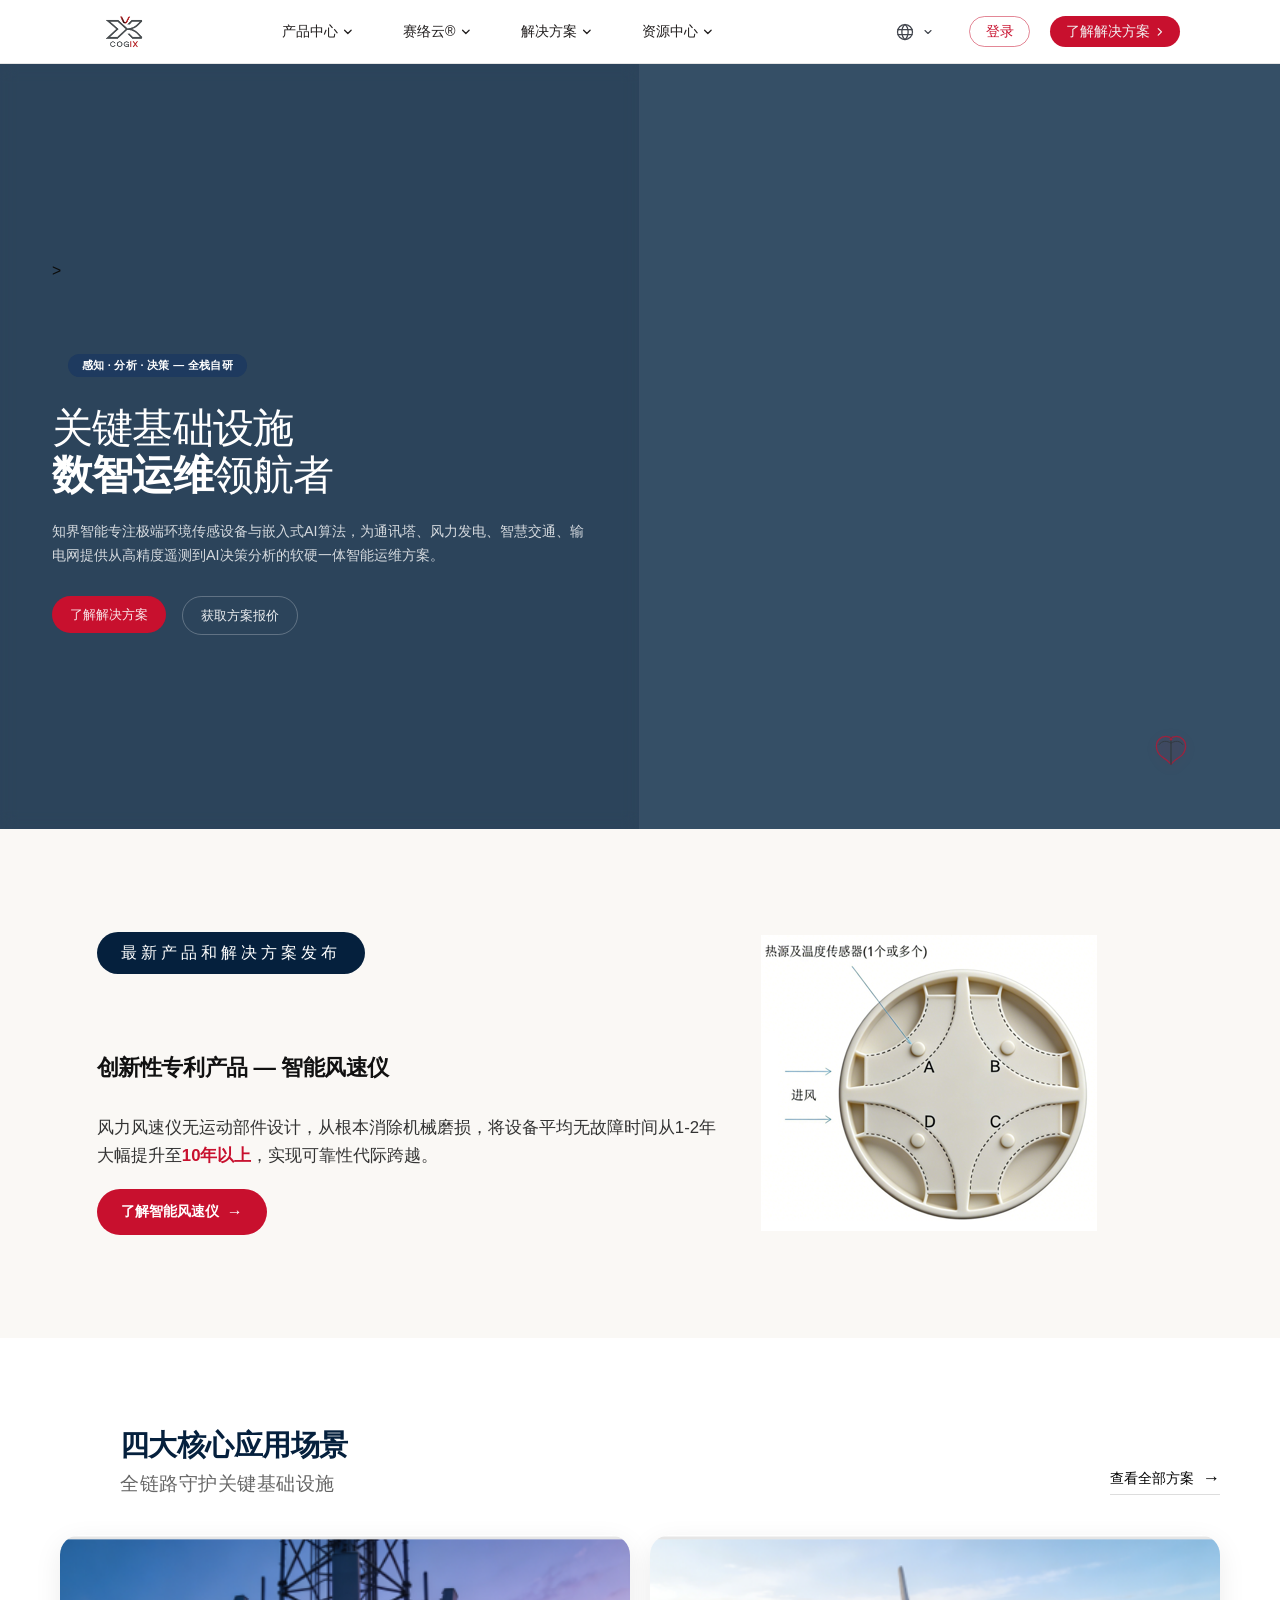
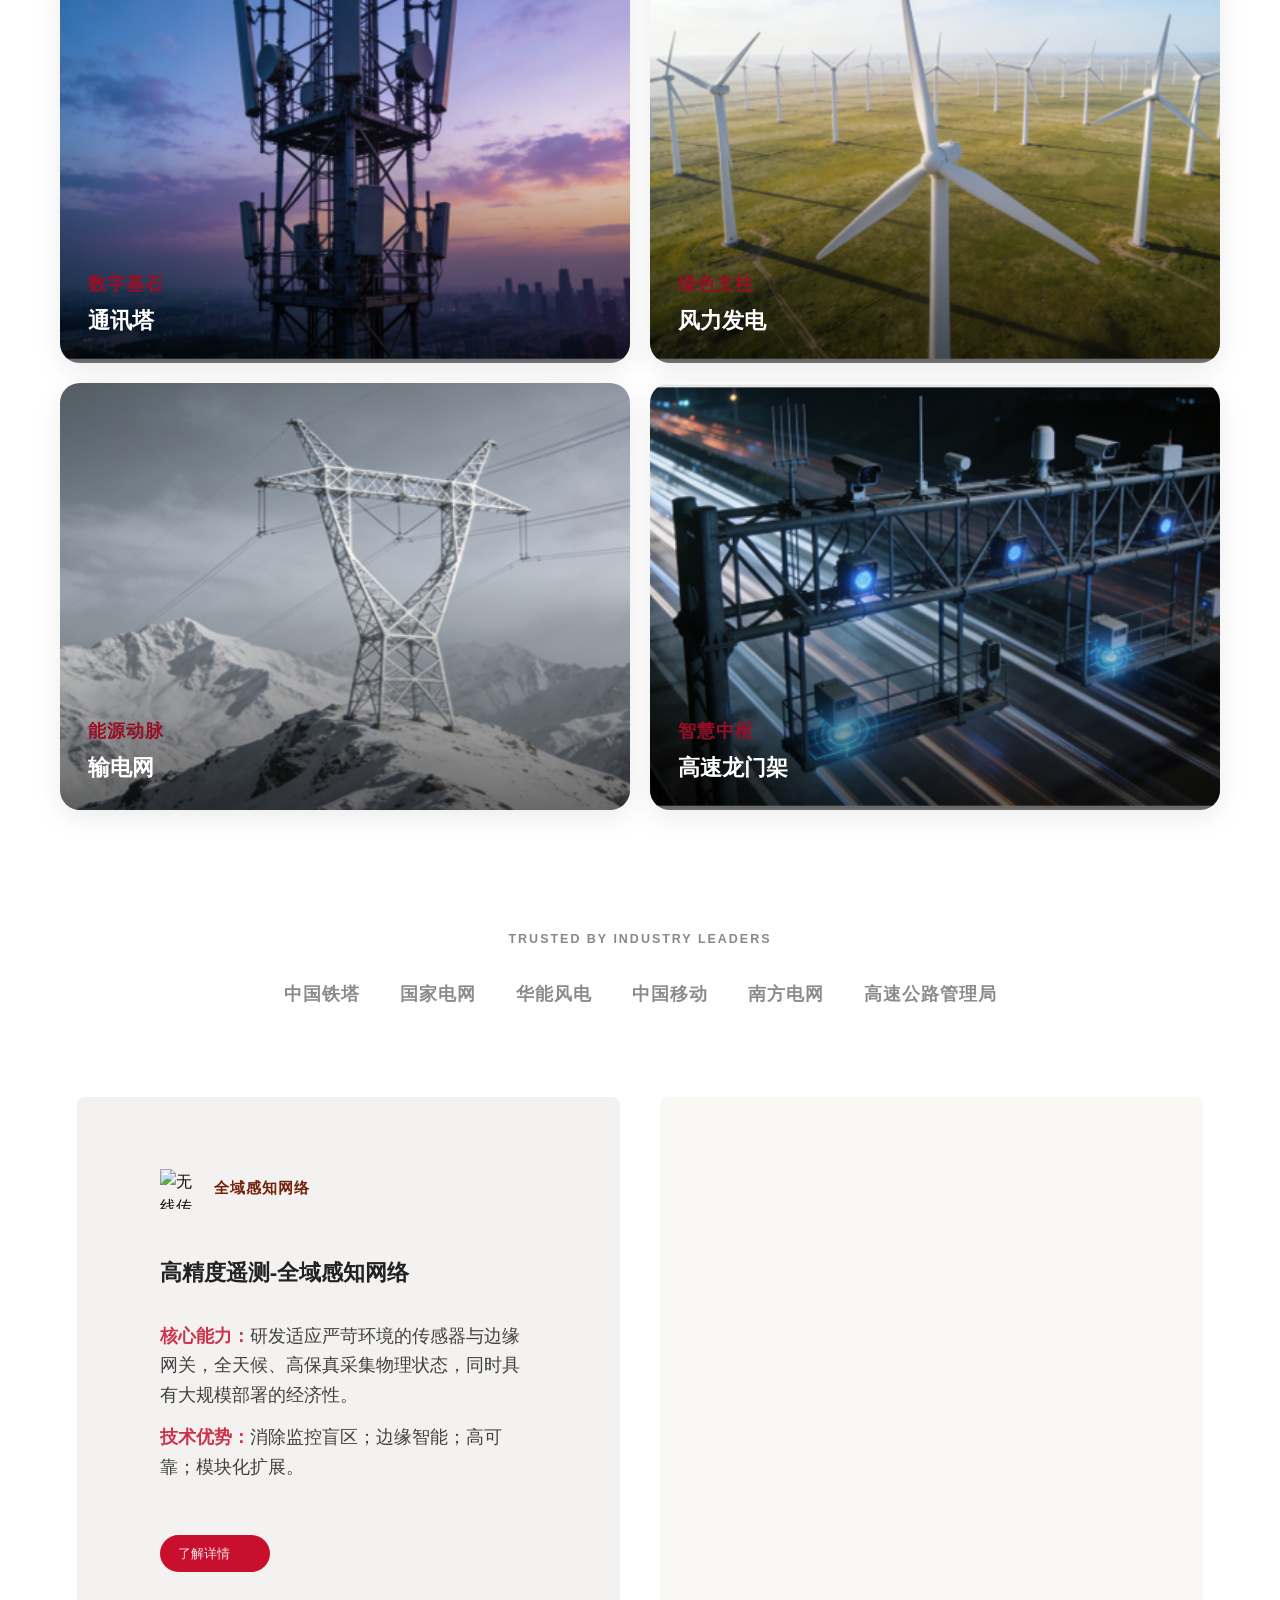
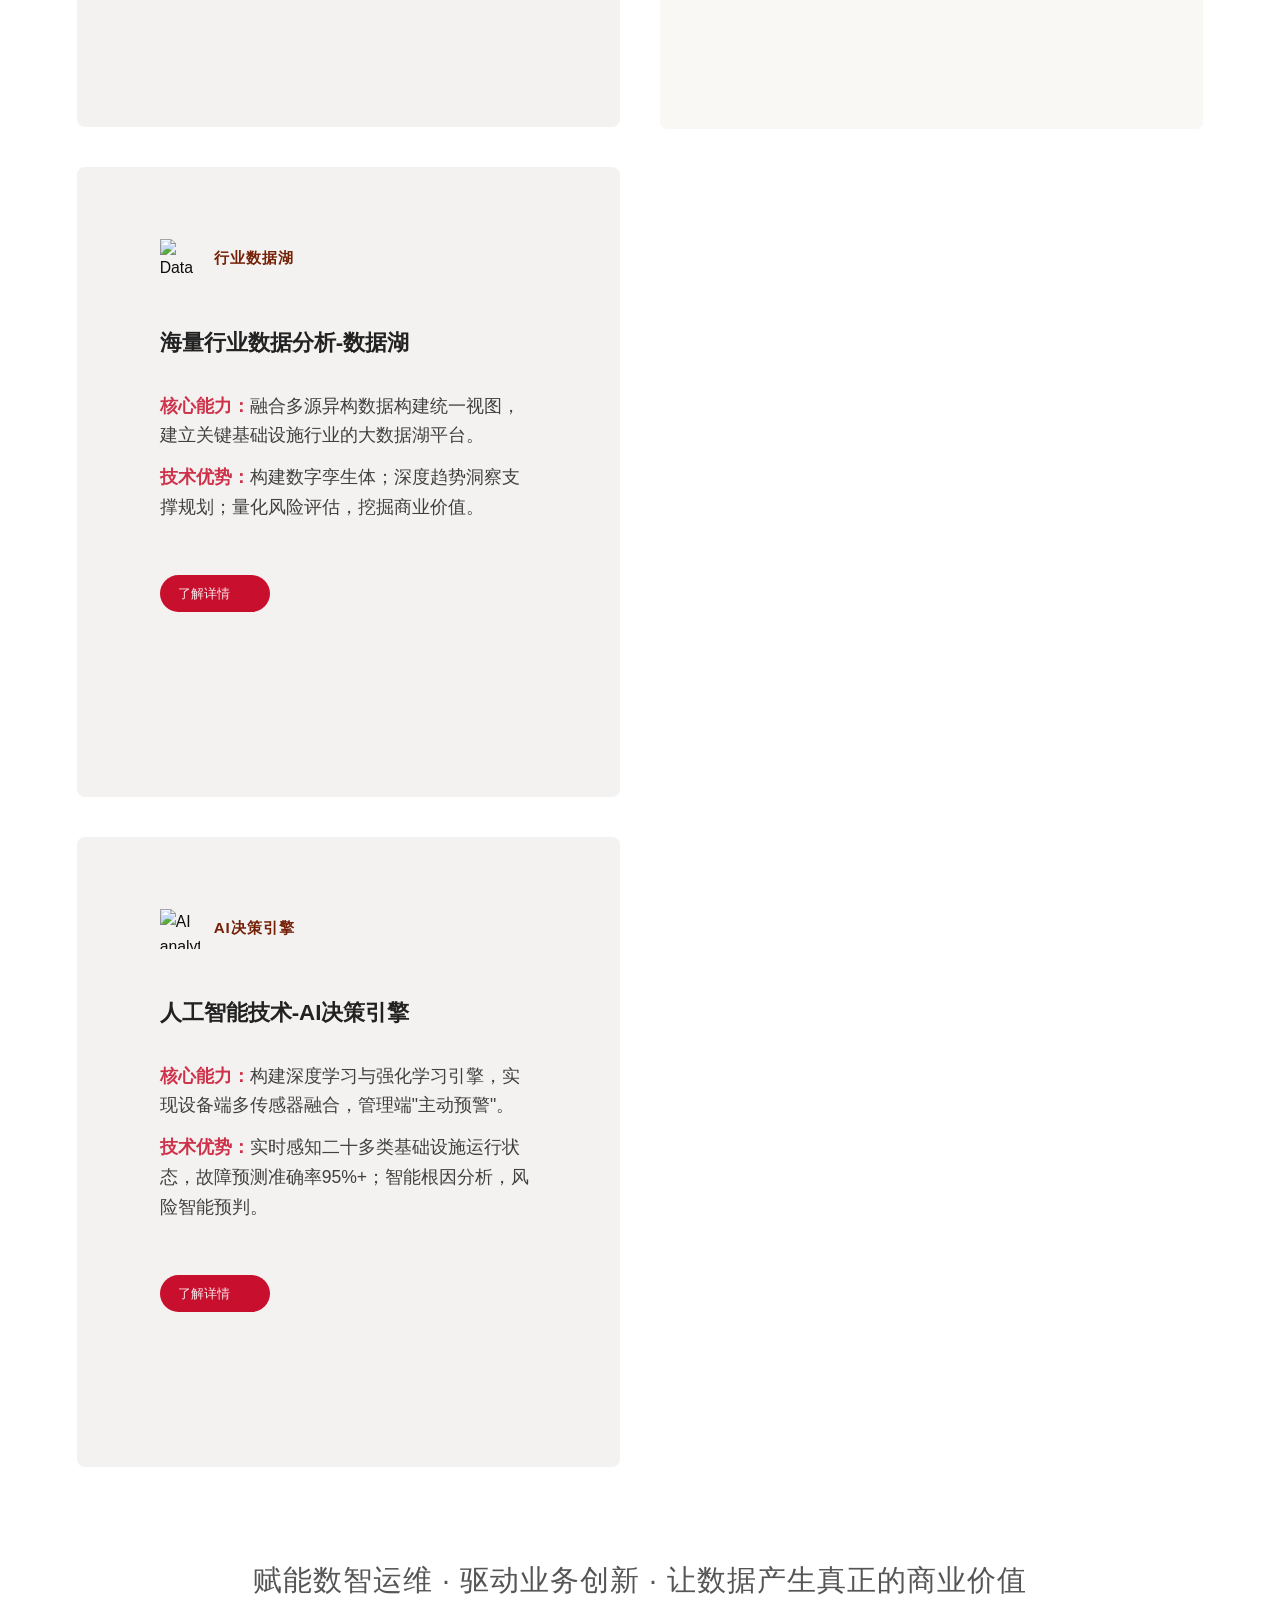
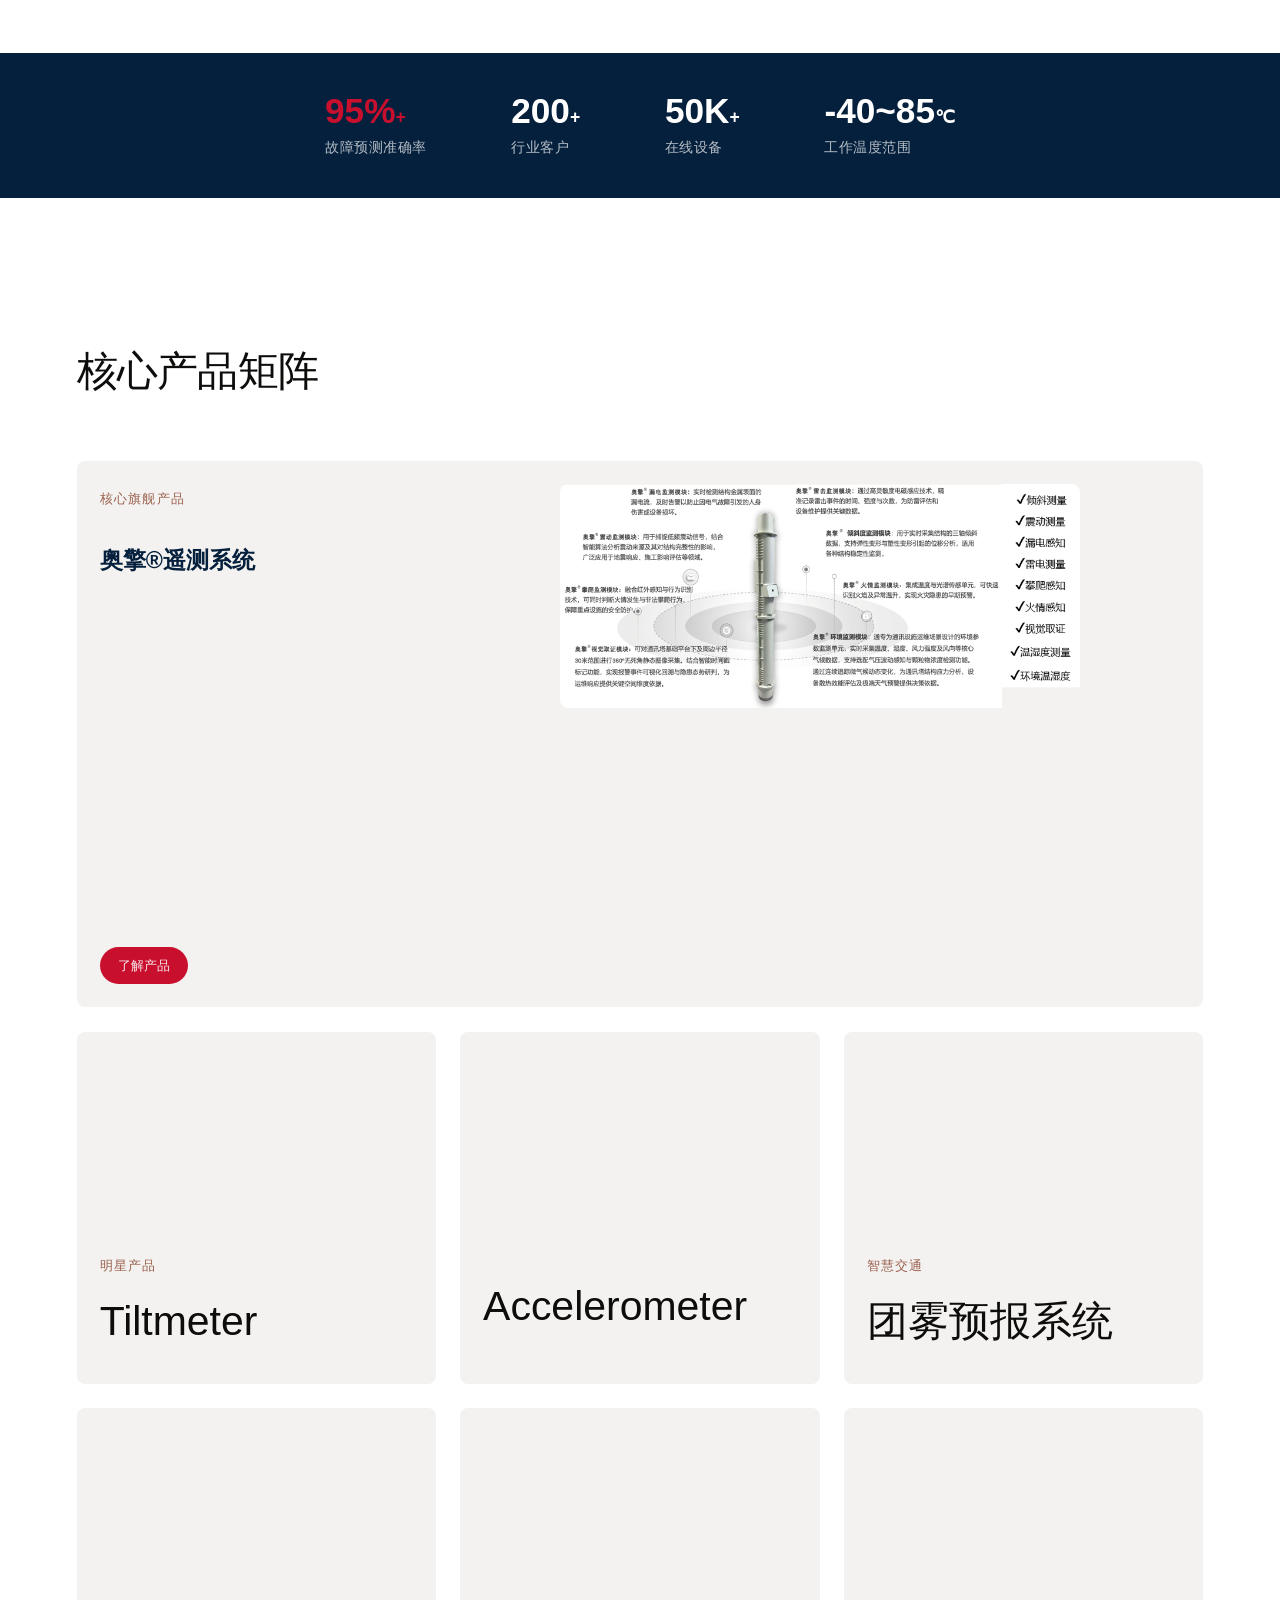
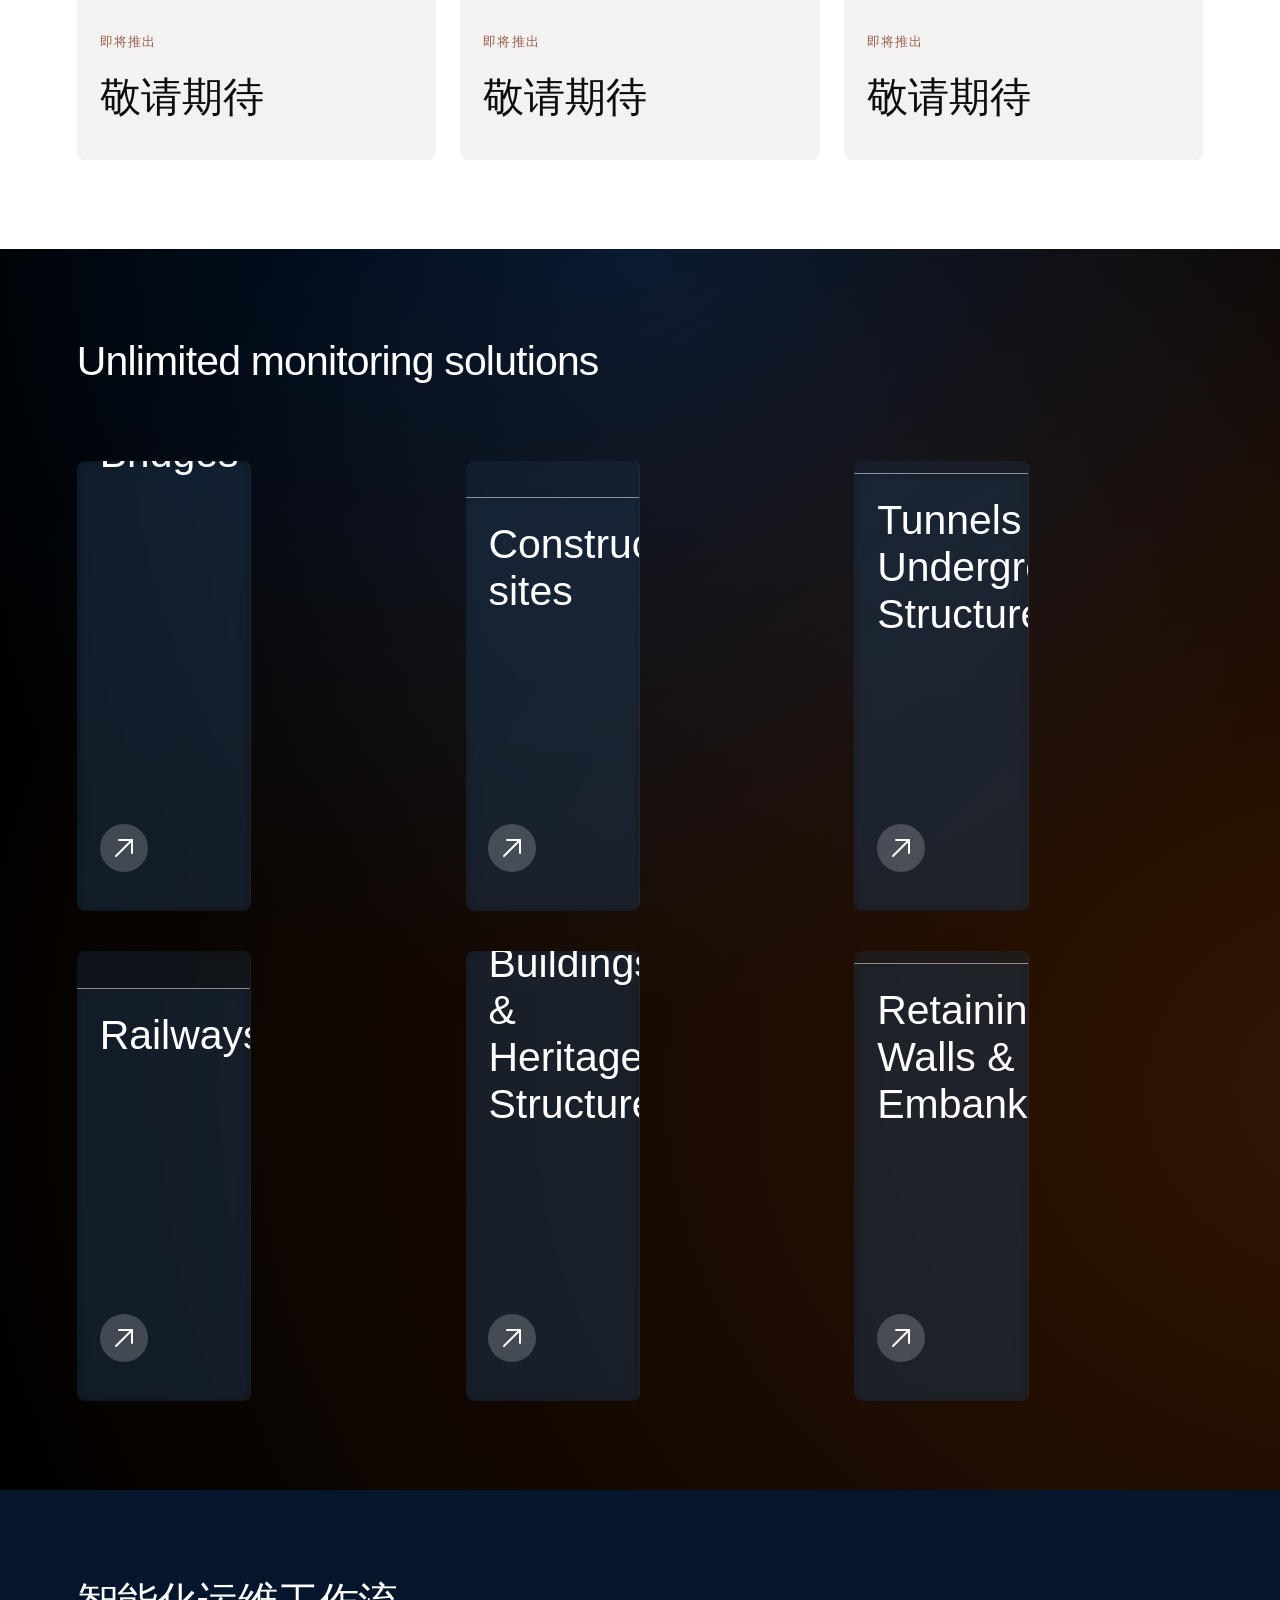
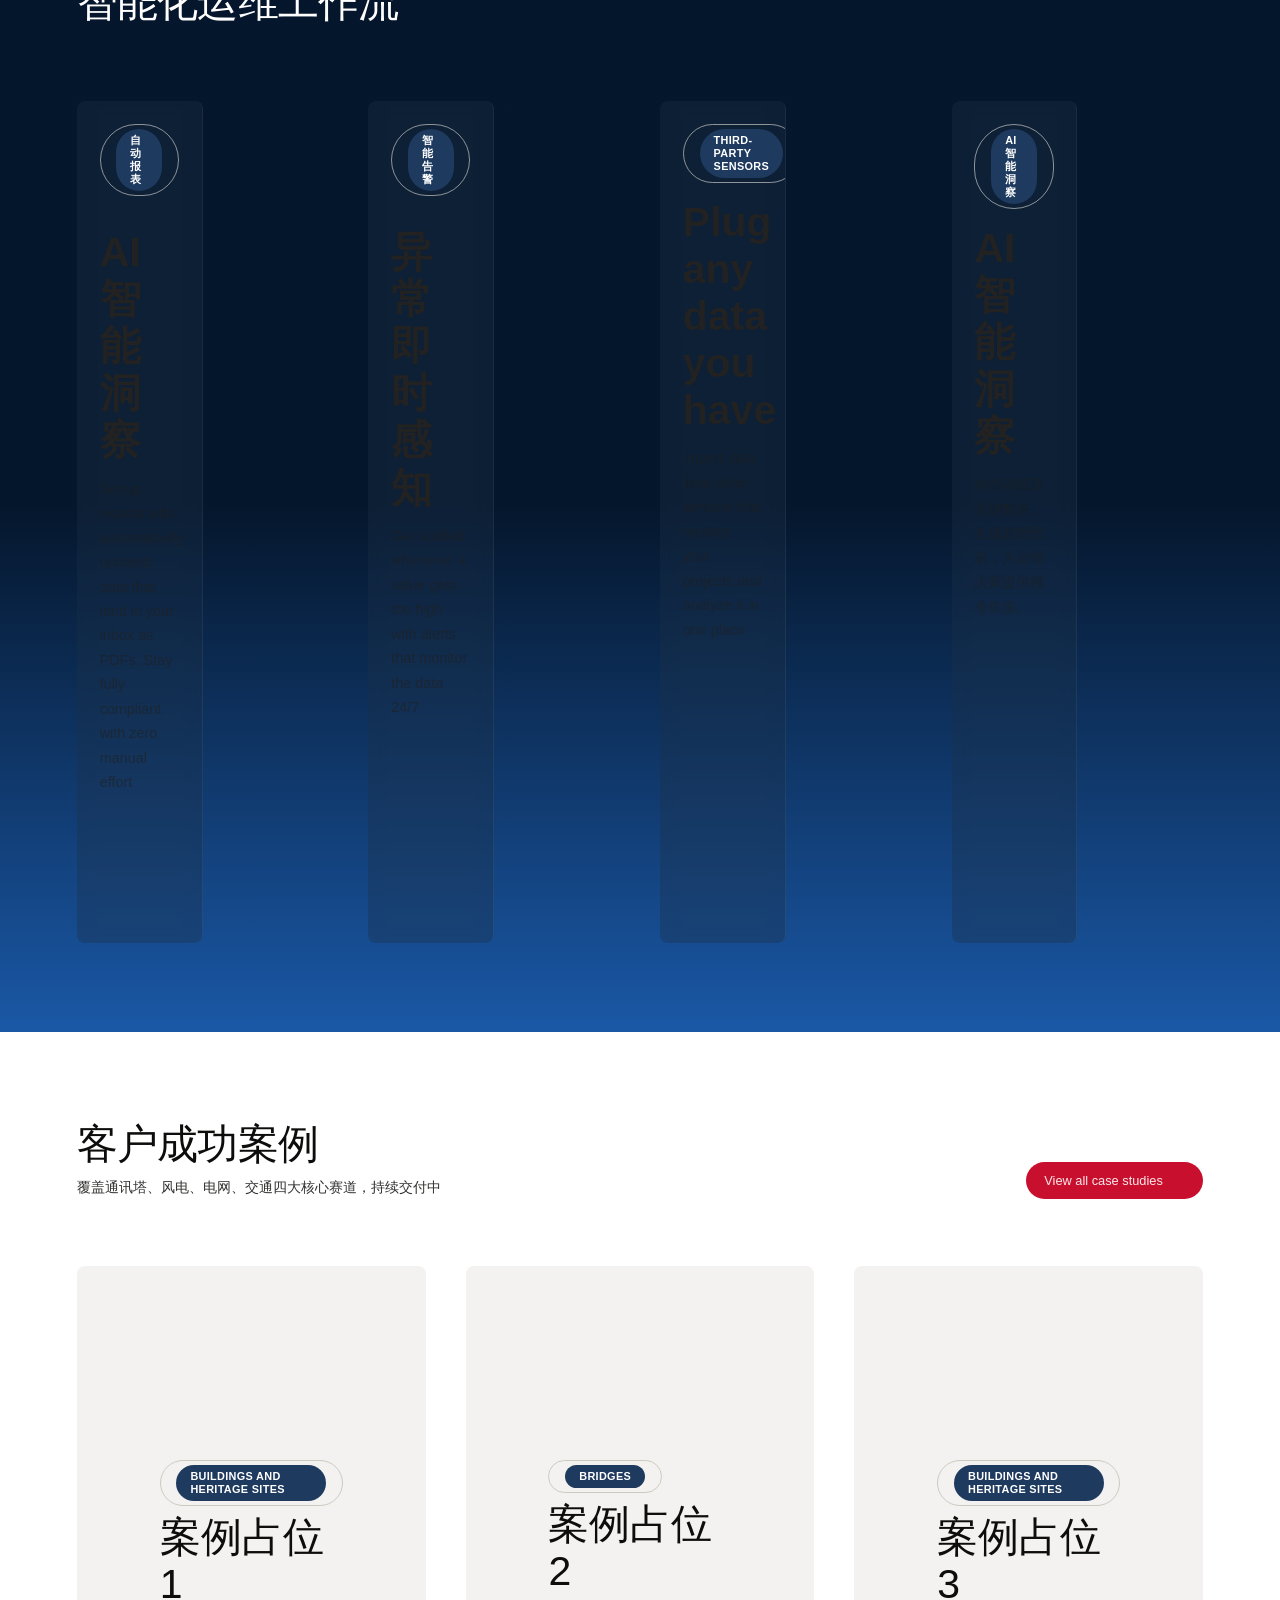
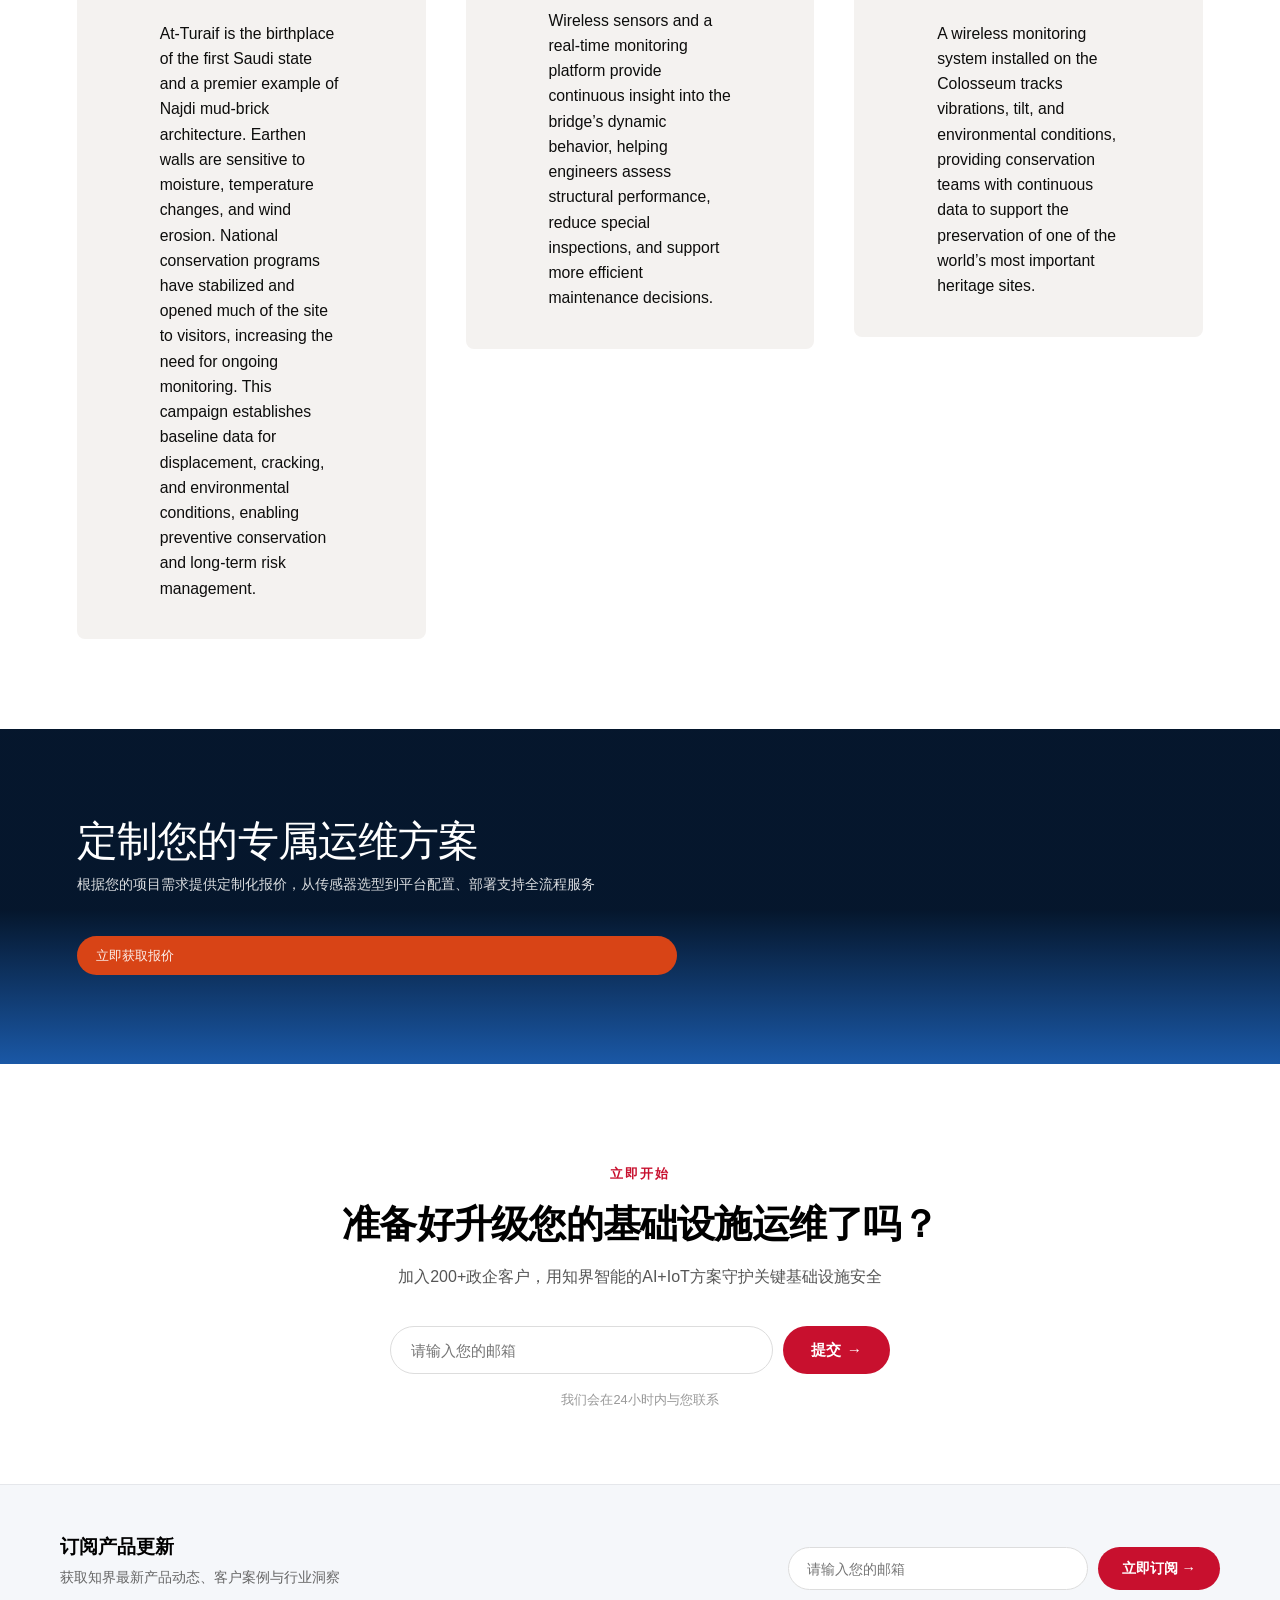
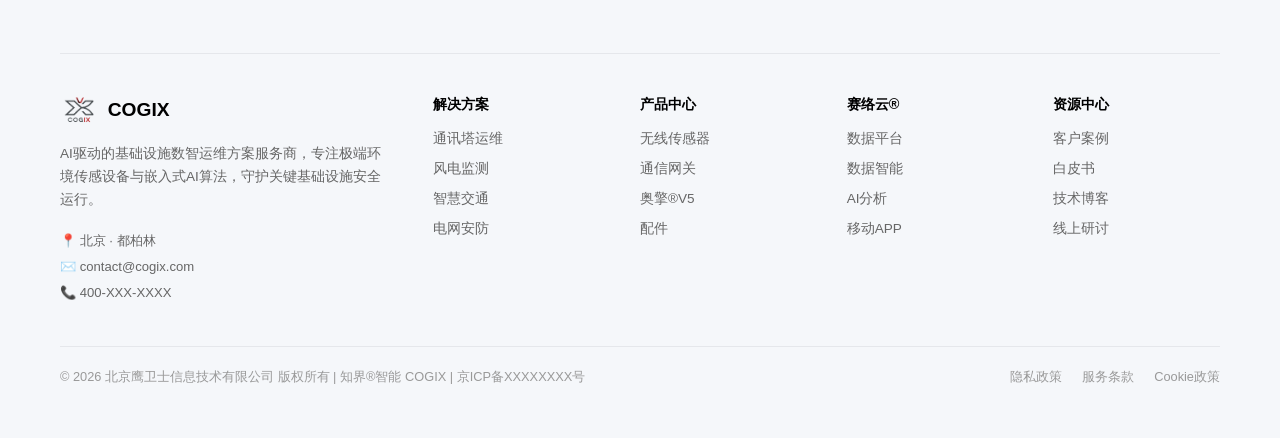
==== commit f04374ac: "B5数据条定稿锁定" ====
--- a/index.html
+++ b/index.html
@@ -1360,22 +1360,22 @@
 </section>
 <!-- 数据统计条 -->
 <section style="background:#05203d;padding:40px 60px;">
-  <div style="max-width:1200px;margin:0 auto;display:grid;grid-template-columns:repeat(4,1fr);gap:10px;text-align:left;">
+  <div style="max-width:630px;margin:0 auto;display:flex;justify-content:space-between;align-items:center;text-align:left;">
     <div>
-      <div style="font-size:2.8rem !important;color:#C8102E;font-weight:700;font-family:'Outfit',sans-serif;line-height:1;">95%<span style="font-size:1.4rem;">+</span></div>
+      <div style="font-size:2.2rem !important;color:#C8102E;font-weight:700;font-family:'Outfit',sans-serif;line-height:1;">95%<span style="font-size:1.1rem;">+</span></div>
       <div style="color:rgba(255,255,255,.7);font-size:.88rem;margin-top:8px;letter-spacing:.5px;">故障预测准确率</div>
     </div>
     <div>
-      <div style="font-size:2.8rem !important;color:#fff;font-weight:700;font-family:'Outfit',sans-serif;line-height:1;">200<span style="font-size:1.4rem;">+</span></div>
-      <div style="color:rgba(255,255,255,.7);font-size:.88rem;margin-top:8px;letter-spacing:.5px;">政企客户信赖</div>
+      <div style="font-size:2.2rem !important;color:#fff;font-weight:700;font-family:'Outfit',sans-serif;line-height:1;">200<span style="font-size:1.1rem;">+</span></div>
+      <div style="color:rgba(255,255,255,.7);font-size:.88rem;margin-top:8px;letter-spacing:.5px;">行业客户</div>
     </div>
     <div>
-      <div style="font-size:2.8rem !important;color:#fff;font-weight:700;font-family:'Outfit',sans-serif;line-height:1;">50K<span style="font-size:1.4rem;">+</span></div>
-      <div style="color:rgba(255,255,255,.7);font-size:.88rem;margin-top:8px;letter-spacing:.5px;">接入设备终端</div>
+      <div style="font-size:2.2rem !important;color:#fff;font-weight:700;font-family:'Outfit',sans-serif;line-height:1;">50K<span style="font-size:1.1rem;">+</span></div>
+      <div style="color:rgba(255,255,255,.7);font-size:.88rem;margin-top:8px;letter-spacing:.5px;">在线设备</div>
     </div>
     <div>
-      <div style="font-size:2.8rem !important;color:#fff;font-weight:700;font-family:'Outfit',sans-serif;line-height:1;"><span style="font-size:1.4rem;">-40~</span>85<span style="font-size:1.2rem;">℃</span></div>
-      <div style="color:rgba(255,255,255,.7);font-size:.88rem;margin-top:8px;letter-spacing:.5px;">极端环境稳定工作</div>
+      <div style="font-size:2.2rem !important;color:#fff;font-weight:700;font-family:'Outfit',sans-serif;line-height:1;">-40~85<span style="font-size:1.1rem;">℃</span></div>
+      <div style="color:rgba(255,255,255,.7);font-size:.88rem;margin-top:8px;letter-spacing:.5px;">工作温度范围</div>
     </div>
   </div>
 </section>
@@ -1388,7 +1388,7 @@
 
 
 
-<section class="section"><div class="container"><!--$--><div data-wf--row--general-variant="top-left" id="" STYLE="" class="row-component"><div class="row"><!--$--><div data-wf--column--variant="9-12" id="" STYLE="" class="col w-variant-42f3bbfc-b845-2d24-68dc-8d68e4f19bf2 col-sm-12"><div class="slot cc-column"><!--$--><div data-wf--heading--variant="h1" id="" STYLE="" class="heading-component"><h2 class="heading-text">核心产品矩阵</h2></div><!--/$--></div></div><!--/$--></div></div><!--/$--><!--$--><div data-wf--spacer--variant="large" ID="" STYLE="" class="spacer-component w-variant-ffac01ec-6632-6017-d6c8-9a8ba078b507"></div><!--/$--><div class="row"><div class="col"><div class="card"><div class="card-body"><div class="row"><div class="col col-sm-12"><!--$--><div data-wf--eyebrow--variant="orange" id="" STYLE="" class="eyebrow-component u-text-muted"><div class="eyebrow">核心旗舰产品<!--$--><br/><!--/$--></div></div><!--/$--><!--$--><div data-wf--heading--variant="h3" id="" STYLE="margin-top:24px;" class="heading-component w-variant-e61c31ea-9d69-c157-f49b-5a72c195f426"><h3 class="heading-text w-variant-e61c31ea-9d69-c157-f49b-5a72c195f426" style="font-size:1.45rem !important;font-weight:600 !important;color:#05203d !important;margin-top:-8px !important;">奥擎®遥测系统</h3></div><!--/$--><!--$--><div data-wf--rich-text--variant="inherit" id="" STYLE="" class="rich-text-component"><div class="rich-text w-richtext"></div></div><!--/$--><div class="row" style="display:flex;gap:16px;align-items:center;margin-top:auto;justify-content:flex-start;"><div class="col col-shrink"><!--$--><div data-wf--button--variant="primary" id="" STYLE="" class="button"><div aria-hidden="true" class="btn-text">了解产品</div><a href="/sensors/axe-std-lr-2-5-0" class="u-link-cover w-inline-block"><div class="u-sr-only">了解产品</div></a></div><!--/$--></div></div><!--$--><div style="display:inline-block;width:14px;"></div><!--/$--><!--$--></div><div class="col col-sm-first col-sm-8" style="position:relative;z-index:10;"><img src="/images/aoqing-product.png?v=3" style="width:100%;height:100%;object-fit:cover;display:block;border-radius:8px;" alt="奥擎®遥测系统" /></div></div></div></div></div></div><!--$--><div style="display:inline-block;width:14px;"></div><!--/$--><div class="w-dyn-list"><div role="list" class="row row-gap-md w-dyn-items"><div role="listitem" class="col col-lg-4 col-md-6 col-sm-12 w-dyn-item"><!--$--><div id="" STYLE="height: 100%;" class="card"><a aria-label="Tiltmeter" href="/sensors/tlt-std-lr-2-4-0" class="u-link-cover-white w-inline-block"></a><div class="card-body"><div class="row row-gap-md"><div class="col col-lg-9"><!--$--><div data-wf--image--settings-aspect-ratio="4x3" id="" STYLE="" class="img-component"><div class="img-component_bg-overlay custom-aspect-ratio-2"></div></div><!--/$--></div><div class="col col-lg-12"><!--$--><div data-wf--eyebrow--variant="orange" id="" STYLE="" class="eyebrow-component u-text-muted u-p-0"><div class="eyebrow">明星产品</div></div><!--/$--><!--$--><div data-wf--heading--variant="h4" id="" STYLE="" class="heading-component"><h3 class="heading-text w-variant-10a335cb-dfc1-f5bb-74a9-0b906877146f">Tiltmeter</h3></div><!--/$--></div></div></div></div><!--/$--></div><div role="listitem" class="col col-lg-4 col-md-6 col-sm-12 w-dyn-item"><!--$--><div id="" STYLE="height: 100%;" class="card"><a aria-label="Accelerometer" href="/sensors/axe-std-lr-2-5-0" class="u-link-cover-white w-inline-block"></a><div class="card-body"><div class="row row-gap-md"><div class="col col-lg-9"><!--$--><div data-wf--image--settings-aspect-ratio="4x3" id="" STYLE="" class="img-component"><div class="img-component_bg-overlay custom-aspect-ratio-2"></div></div><!--/$--></div><div class="col col-lg-12"><!--$--><div data-wf--eyebrow--variant="orange" id="" STYLE="" class="eyebrow-component u-text-muted u-p-0"><div class="eyebrow"></div></div><!--/$--><!--$--><div data-wf--heading--variant="h4" id="" STYLE="" class="heading-component"><h3 class="heading-text w-variant-10a335cb-dfc1-f5bb-74a9-0b906877146f">Accelerometer</h3></div><!--/$--></div></div></div></div><!--/$--></div><div role="listitem" class="col col-lg-4 col-md-6 col-sm-12 w-dyn-item"><!--$--><div id="" STYLE="height: 100%;" class="card"><a aria-label="Vibrometer" href="/sensors/deckvbr-std-2-0" class="u-link-cover-white w-inline-block"></a><div class="card-body"><div class="row row-gap-md"><div class="col col-lg-9"><!--$--><div data-wf--image--settings-aspect-ratio="4x3" id="" STYLE="" class="img-component"><div class="img-component_bg-overlay custom-aspect-ratio-2"></div></div><!--/$--></div><div class="col col-lg-12"><!--$--><div data-wf--eyebrow--variant="orange" id="" STYLE="" class="eyebrow-component u-text-muted u-p-0"><div class="eyebrow">智慧交通</div></div><!--/$--><!--$--><div data-wf--heading--variant="h4" id="" STYLE="" class="heading-component"><h3 class="heading-text w-variant-10a335cb-dfc1-f5bb-74a9-0b906877146f">团雾预报系统</h3></div><!--/$--></div></div></div></div><!--/$--></div><div role="listitem" class="col col-lg-4 col-md-6 col-sm-12 w-dyn-item"><!--$--><div id="" STYLE="height: 100%;" class="card"><a aria-label="Environmental sensor" href="/sensors/env-std-lr-1-1-0" class="u-link-cover-white w-inline-block"></a><div class="card-body"><div class="row row-gap-md"><div class="col col-lg-9"><!--$--><div data-wf--image--settings-aspect-ratio="4x3" id="" STYLE="" class="img-component"><div class="img-component_bg-overlay custom-aspect-ratio-2"></div></div><!--/$--></div><div class="col col-lg-12"><!--$--><div data-wf--eyebrow--variant="orange" id="" STYLE="" class="eyebrow-component u-text-muted u-p-0"><div class="eyebrow">即将推出</div></div><!--/$--><!--$--><div data-wf--heading--variant="h4" id="" STYLE="" class="heading-component"><h3 class="heading-text w-variant-10a335cb-dfc1-f5bb-74a9-0b906877146f">敬请期待</h3></div><!--/$--></div></div></div></div><!--/$--></div><div role="listitem" class="col col-lg-4 col-md-6 col-sm-12 w-dyn-item"><!--$--><div id="" STYLE="height: 100%;" class="card"><a aria-label="Dynamic Displacement Sensor" href="/sensors/deck002-x" class="u-link-cover-white w-inline-block"></a><div class="card-body"><div class="row row-gap-md"><div class="col col-lg-9"><!--$--><div data-wf--image--settings-aspect-ratio="4x3" id="" STYLE="" class="img-component"><div class="img-component_bg-overlay custom-aspect-ratio-2"></div></div><!--/$--></div><div class="col col-lg-12"><!--$--><div data-wf--eyebrow--variant="orange" id="" STYLE="" class="eyebrow-component u-text-muted u-p-0"><div class="eyebrow">即将推出</div></div><!--/$--><!--$--><div data-wf--heading--variant="h4" id="" STYLE="" class="heading-component"><h3 class="heading-text w-variant-10a335cb-dfc1-f5bb-74a9-0b906877146f">敬请期待</h3></div><!--/$--></div></div></div></div><!--/$--></div><div role="listitem" class="col col-lg-4 col-md-6 col-sm-12 w-dyn-item"><!--$--><div id="" STYLE="height: 100%;" class="card"><a aria-label="Communication Node" href="/sensors/scn-xxx-lr-2-3-0" class="u-link-cover-white w-inline-block"></a><div class="card-body"><div class="row row-gap-md"><div class="col col-lg-9"><!--$--><div data-wf--image--settings-aspect-ratio="4x3" id="" STYLE="" class="img-component"><div class="img-component_bg-overlay custom-aspect-ratio-2"></div></div><!--/$--></div><div class="col col-lg-12"><!--$--><div data-wf--eyebrow--variant="orange" id="" STYLE="" class="eyebrow-component u-text-muted u-p-0"><div class="eyebrow">即将推出</div></div><!--/$--><!--$--><div data-wf--heading--variant="h4" id="" STYLE="" class="heading-component"><h3 class="heading-text w-variant-10a335cb-dfc1-f5bb-74a9-0b906877146f">敬请期待</h3></div><!--/$--></div></div></div></div><!--/$--></div></div></div></div></section>
+<section class="section"><div class="container"><!--$--><div data-wf--row--general-variant="top-left" id="" STYLE="" class="row-component"><div class="row"><!--$--><div data-wf--column--variant="9-12" id="" STYLE="" class="col w-variant-42f3bbfc-b845-2d24-68dc-8d68e4f19bf2 col-sm-12"><div class="slot cc-column"><!--$--><div data-wf--heading--variant="h1" id="" STYLE="" class="heading-component"><h2 class="heading-text">核心产品矩阵</h2></div><!--/$--></div></div><!--/$--></div></div><!--/$--><!--$--><div data-wf--spacer--variant="large" ID="" STYLE="" class="spacer-component w-variant-ffac01ec-6632-6017-d6c8-9a8ba078b507"></div><!--/$--><div class="row"><div class="col"><div class="card" style="min-height:520px !important;"><div class="card-body"><div class="row" style="min-height:500px !important;"><div class="col col-sm-12"><!--$--><div data-wf--eyebrow--variant="orange" id="" STYLE="" class="eyebrow-component u-text-muted"><div class="eyebrow">核心旗舰产品<!--$--><br/><!--/$--></div></div><!--/$--><!--$--><div data-wf--heading--variant="h3" id="" STYLE="margin-top:24px;" class="heading-component w-variant-e61c31ea-9d69-c157-f49b-5a72c195f426"><h3 class="heading-text w-variant-e61c31ea-9d69-c157-f49b-5a72c195f426" style="font-size:1.45rem !important;font-weight:600 !important;color:#05203d !important;margin-top:-8px !important;">奥擎®遥测系统</h3></div><!--/$--><!--$--><div data-wf--rich-text--variant="inherit" id="" STYLE="" class="rich-text-component"><div class="rich-text w-richtext"></div></div><!--/$--><div class="row" style="display:flex;gap:16px;align-items:center;margin-top:auto;justify-content:flex-start;"><div class="col col-shrink"><!--$--><div data-wf--button--variant="primary" id="" STYLE="" class="button"><div aria-hidden="true" class="btn-text">了解产品</div><a href="/sensors/axe-std-lr-2-5-0" class="u-link-cover w-inline-block"><div class="u-sr-only">了解产品</div></a></div><!--/$--></div></div><!--$--><div style="display:inline-block;width:14px;"></div><!--/$--><!--$--></div><div class="col col-sm-6" style="position:relative;z-index:10;transform:translateX(-100px);width:120% !important;"><img src="/images/aoqing-product.png?v=4" style="width:100%;height:auto;object-fit:contain;display:block;border-radius:8px;" alt="奥擎®遥测系统" /></div></div></div></div></div></div><!--$--><div style="display:inline-block;width:14px;"></div><!--/$--><div class="w-dyn-list"><div role="list" class="row row-gap-md w-dyn-items"><div role="listitem" class="col col-lg-4 col-md-6 col-sm-12 w-dyn-item"><!--$--><div id="" STYLE="height: 100%;" class="card"><a aria-label="Tiltmeter" href="/sensors/tlt-std-lr-2-4-0" class="u-link-cover-white w-inline-block"></a><div class="card-body"><div class="row row-gap-md"><div class="col col-lg-9"><!--$--><div data-wf--image--settings-aspect-ratio="4x3" id="" STYLE="" class="img-component"><div class="img-component_bg-overlay custom-aspect-ratio-2"></div></div><!--/$--></div><div class="col col-lg-12"><!--$--><div data-wf--eyebrow--variant="orange" id="" STYLE="" class="eyebrow-component u-text-muted u-p-0"><div class="eyebrow">明星产品</div></div><!--/$--><!--$--><div data-wf--heading--variant="h4" id="" STYLE="" class="heading-component"><h3 class="heading-text w-variant-10a335cb-dfc1-f5bb-74a9-0b906877146f">Tiltmeter</h3></div><!--/$--></div></div></div></div><!--/$--></div><div role="listitem" class="col col-lg-4 col-md-6 col-sm-12 w-dyn-item"><!--$--><div id="" STYLE="height: 100%;" class="card"><a aria-label="Accelerometer" href="/sensors/axe-std-lr-2-5-0" class="u-link-cover-white w-inline-block"></a><div class="card-body"><div class="row row-gap-md"><div class="col col-lg-9"><!--$--><div data-wf--image--settings-aspect-ratio="4x3" id="" STYLE="" class="img-component"><div class="img-component_bg-overlay custom-aspect-ratio-2"></div></div><!--/$--></div><div class="col col-lg-12"><!--$--><div data-wf--eyebrow--variant="orange" id="" STYLE="" class="eyebrow-component u-text-muted u-p-0"><div class="eyebrow"></div></div><!--/$--><!--$--><div data-wf--heading--variant="h4" id="" STYLE="" class="heading-component"><h3 class="heading-text w-variant-10a335cb-dfc1-f5bb-74a9-0b906877146f">Accelerometer</h3></div><!--/$--></div></div></div></div><!--/$--></div><div role="listitem" class="col col-lg-4 col-md-6 col-sm-12 w-dyn-item"><!--$--><div id="" STYLE="height: 100%;" class="card"><a aria-label="Vibrometer" href="/sensors/deckvbr-std-2-0" class="u-link-cover-white w-inline-block"></a><div class="card-body"><div class="row row-gap-md"><div class="col col-lg-9"><!--$--><div data-wf--image--settings-aspect-ratio="4x3" id="" STYLE="" class="img-component"><div class="img-component_bg-overlay custom-aspect-ratio-2"></div></div><!--/$--></div><div class="col col-lg-12"><!--$--><div data-wf--eyebrow--variant="orange" id="" STYLE="" class="eyebrow-component u-text-muted u-p-0"><div class="eyebrow">智慧交通</div></div><!--/$--><!--$--><div data-wf--heading--variant="h4" id="" STYLE="" class="heading-component"><h3 class="heading-text w-variant-10a335cb-dfc1-f5bb-74a9-0b906877146f">团雾预报系统</h3></div><!--/$--></div></div></div></div><!--/$--></div><div role="listitem" class="col col-lg-4 col-md-6 col-sm-12 w-dyn-item"><!--$--><div id="" STYLE="height: 100%;" class="card"><a aria-label="Environmental sensor" href="/sensors/env-std-lr-1-1-0" class="u-link-cover-white w-inline-block"></a><div class="card-body"><div class="row row-gap-md"><div class="col col-lg-9"><!--$--><div data-wf--image--settings-aspect-ratio="4x3" id="" STYLE="" class="img-component"><div class="img-component_bg-overlay custom-aspect-ratio-2"></div></div><!--/$--></div><div class="col col-lg-12"><!--$--><div data-wf--eyebrow--variant="orange" id="" STYLE="" class="eyebrow-component u-text-muted u-p-0"><div class="eyebrow">即将推出</div></div><!--/$--><!--$--><div data-wf--heading--variant="h4" id="" STYLE="" class="heading-component"><h3 class="heading-text w-variant-10a335cb-dfc1-f5bb-74a9-0b906877146f">敬请期待</h3></div><!--/$--></div></div></div></div><!--/$--></div><div role="listitem" class="col col-lg-4 col-md-6 col-sm-12 w-dyn-item"><!--$--><div id="" STYLE="height: 100%;" class="card"><a aria-label="Dynamic Displacement Sensor" href="/sensors/deck002-x" class="u-link-cover-white w-inline-block"></a><div class="card-body"><div class="row row-gap-md"><div class="col col-lg-9"><!--$--><div data-wf--image--settings-aspect-ratio="4x3" id="" STYLE="" class="img-component"><div class="img-component_bg-overlay custom-aspect-ratio-2"></div></div><!--/$--></div><div class="col col-lg-12"><!--$--><div data-wf--eyebrow--variant="orange" id="" STYLE="" class="eyebrow-component u-text-muted u-p-0"><div class="eyebrow">即将推出</div></div><!--/$--><!--$--><div data-wf--heading--variant="h4" id="" STYLE="" class="heading-component"><h3 class="heading-text w-variant-10a335cb-dfc1-f5bb-74a9-0b906877146f">敬请期待</h3></div><!--/$--></div></div></div></div><!--/$--></div><div role="listitem" class="col col-lg-4 col-md-6 col-sm-12 w-dyn-item"><!--$--><div id="" STYLE="height: 100%;" class="card"><a aria-label="Communication Node" href="/sensors/scn-xxx-lr-2-3-0" class="u-link-cover-white w-inline-block"></a><div class="card-body"><div class="row row-gap-md"><div class="col col-lg-9"><!--$--><div data-wf--image--settings-aspect-ratio="4x3" id="" STYLE="" class="img-component"><div class="img-component_bg-overlay custom-aspect-ratio-2"></div></div><!--/$--></div><div class="col col-lg-12"><!--$--><div data-wf--eyebrow--variant="orange" id="" STYLE="" class="eyebrow-component u-text-muted u-p-0"><div class="eyebrow">即将推出</div></div><!--/$--><!--$--><div data-wf--heading--variant="h4" id="" STYLE="" class="heading-component"><h3 class="heading-text w-variant-10a335cb-dfc1-f5bb-74a9-0b906877146f">敬请期待</h3></div><!--/$--></div></div></div></div><!--/$--></div></div></div></div></section>
 <section data-wf--section--variant="secondary" id="" STYLE="background: radial-gradient(118.87% 98.96% at 108.85% 67.81%, rgba(254, 109, 12, 0.20) 0%, rgba(226, 254, 12, 0.00) 100%), radial-gradient(61.32% 61.32% at 50% 0%, rgba(12, 118, 254, 0.20) 0%, rgba(0, 0, 0, 0.20) 100%), #000;" class="section w-variant-55512bce-64ab-f0a6-5262-b369384d98ff"><div class="container"><div class="slot cc-section"><!--$--><div data-wf--row--general-variant="top-left" id="" STYLE="" class="row-component"><div class="row"><!--$--><div data-wf--column--variant="base" id="" STYLE="" class="col col-md-12"><div class="slot cc-column"><!--$--><div data-wf--heading--variant="h1" id="" STYLE="" class="heading-component"><h2 class="heading-text">Unlimited monitoring solutions</h2></div><!--/$--><!--$--><div data-wf--spacer--variant="large" ID="" STYLE="" class="spacer-component w-variant-ffac01ec-6632-6017-d6c8-9a8ba078b507"></div><!--/$--></div></div><!--/$--></div></div><!--/$--><!--$--><div data-wf--row--general-variant="top-left" id="" STYLE="" class="row-component"><div class="row"><!--$--><div data-wf--column--variant="4-12" id="" STYLE="" class="col w-variant-568b6c0b-6c44-a6d4-4da9-e9e3bb9df927 col-md-6 col-sm-12"><div class="slot cc-column"><!--$--><div id="" STYLE="" class="card u-bg-glass"><div class="slot cc-card"><div class="card-body-wrapper"><div class="card-body-collapsed"><div class="row"><div class="col"><!--$--><div data-wf--heading--variant="h4" id="" STYLE="" class="heading-component"><h3 class="heading-text w-variant-10a335cb-dfc1-f5bb-74a9-0b906877146f">Bridges</h3></div><!--/$--><!--$--><div data-wf--rich-text--variant="paragraph-sm" id="" STYLE="" class="rich-text-component w-variant-8ff65455-49b5-9df9-0339-063a58c55d9d u-text-muted u-hover-hidden"><div class="rich-text w-variant-8ff65455-49b5-9df9-0339-063a58c55d9d w-richtext"><p>Monitor tilt, vibrations, modal frequencies, and displacement with high-precision wireless sensors. Perfect for managing aging infrastructure, scheduling preventive maintenance, and preventing failures.</p></div></div><!--/$--></div><div class="col col-shrink"><div class="cc-card-arrow-wrapper"><div class="cc-card-arrow w-embed"><svg xmlns="http://www.w3.org/2000/svg" viewBox="0 0 256 256"><rect width="256" height="256" fill="none"/><line x1="64" y1="192" x2="192" y2="64" fill="none" stroke="currentColor" stroke-linecap="round" stroke-linejoin="round" stroke-width="16"/><polyline points="88 64 192 64 192 168" fill="none" stroke="currentColor" stroke-linecap="round" stroke-linejoin="round" stroke-width="16"/></svg></div></div></div></div></div><!--$--><div data-wf--image--settings-aspect-ratio="background" id="" STYLE="" class="img-component w-variant-c892e5c6-3430-adda-35a3-e4d1e3803d78"><img class="u-img-cover" src="https://cdn.prod.website-files.com/66335a2c5696aeb195a3c230/69a57b8c739bf1a1a9795946_Rectangle%2010-4.avif" width="Auto" alt="Real-time structural monitoring deployment on a civil engineering project" sizes="(max-width: 2000px) 100vw, 2000px" data-wf--image-fit--image-fit="base" loading="lazy" fetchpriority="low" srcset="https://cdn.prod.website-files.com/66335a2c5696aeb195a3c230/69a57b8c739bf1a1a9795946_Rectangle%2010-4-p-500.avif 500w, https://cdn.prod.website-files.com/66335a2c5696aeb195a3c230/69a57b8c739bf1a1a9795946_Rectangle%2010-4.avif 800w"/><div class="img-component_bg-overlay custom-aspect-ratio-2"></div></div><!--/$--></div></div><a target="Solutions for bridges" href="/solutions/bridges" class="u-link-cover w-inline-block"><div class="u-sr-only">Learn more</div></a></div><!--/$--></div></div><!--/$--><!--$--><div data-wf--column--variant="4-12" id="" STYLE="" class="col w-variant-568b6c0b-6c44-a6d4-4da9-e9e3bb9df927 col-md-6 col-sm-12"><div class="slot cc-column"><!--$--><div id="" STYLE="" class="card u-bg-glass"><div class="slot cc-card"><!--$--><div data-wf--image--settings-aspect-ratio="background" id="" STYLE="" class="img-component w-variant-c892e5c6-3430-adda-35a3-e4d1e3803d78"><img class="u-img-cover" src="https://cdn.prod.website-files.com/66335a2c5696aeb195a3c230/686d401ece7f742226962434_AdobeStock_275280825.jpeg" width="Auto" alt="Foto stock – cantiere e monitoraggio" sizes="(max-width: 2000px) 100vw, 2000px" data-wf--image-fit--image-fit="base" loading="lazy" fetchpriority="" srcset="https://cdn.prod.website-files.com/66335a2c5696aeb195a3c230/686d401ece7f742226962434_AdobeStock_275280825-p-500.jpeg 500w, https://cdn.prod.website-files.com/66335a2c5696aeb195a3c230/686d401ece7f742226962434_AdobeStock_275280825-p-800.jpeg 800w, https://cdn.prod.website-files.com/66335a2c5696aeb195a3c230/686d401ece7f742226962434_AdobeStock_275280825-p-1080.jpeg 1080w, https://cdn.prod.website-files.com/66335a2c5696aeb195a3c230/686d401ece7f742226962434_AdobeStock_275280825-p-1600.jpeg 1600w, https://cdn.prod.website-files.com/66335a2c5696aeb195a3c230/686d401ece7f742226962434_AdobeStock_275280825-p-2000.jpeg 2000w, https://cdn.prod.website-files.com/66335a2c5696aeb195a3c230/686d401ece7f742226962434_AdobeStock_275280825-p-2600.jpeg 2600w, https://cdn.prod.website-files.com/66335a2c5696aeb195a3c230/686d401ece7f742226962434_AdobeStock_275280825-p-3200.jpeg 3200w, https://cdn.prod.website-files.com/66335a2c5696aeb195a3c230/686d401ece7f742226962434_AdobeStock_275280825.jpeg 4096w"/><div class="img-component_bg-overlay custom-aspect-ratio-2"></div></div><!--/$--><div class="card-body-wrapper"><div class="card-body-collapsed"><div class="row"><div class="col"><!--$--><div data-wf--heading--variant="h4" id="" STYLE="" class="heading-component"><h3 class="heading-text w-variant-10a335cb-dfc1-f5bb-74a9-0b906877146f">Construction sites</h3></div><!--/$--><!--$--><div data-wf--rich-text--variant="paragraph-sm" id="" STYLE="" class="rich-text-component w-variant-8ff65455-49b5-9df9-0339-063a58c55d9d u-text-muted u-hover-hidden"><div class="rich-text w-variant-8ff65455-49b5-9df9-0339-063a58c55d9d w-richtext"><p>Track ground settlement, structure tilt, and vibration impact in active construction zones. Monitor temporary works, excavations, and load tests with a complete remote monitoring solution.</p></div></div><!--/$--></div><div class="col col-shrink"><div class="cc-card-arrow-wrapper"><div class="cc-card-arrow w-embed"><svg xmlns="http://www.w3.org/2000/svg" viewBox="0 0 256 256"><rect width="256" height="256" fill="none"/><line x1="64" y1="192" x2="192" y2="64" fill="none" stroke="currentColor" stroke-linecap="round" stroke-linejoin="round" stroke-width="16"/><polyline points="88 64 192 64 192 168" fill="none" stroke="currentColor" stroke-linecap="round" stroke-linejoin="round" stroke-width="16"/></svg></div></div></div></div></div><!--$--><div data-wf--image--settings-aspect-ratio="background" id="" STYLE="" class="img-component w-variant-c892e5c6-3430-adda-35a3-e4d1e3803d78"><img class="u-img-cover" src="https://cdn.prod.website-files.com/66335a2c5696aeb195a3c230/69a57b8cabde7714e1129b05_Rectangle%2010.avif" width="Auto" alt="Sensor installation on a monitored structure for real-time data collection" sizes="(max-width: 2000px) 100vw, 2000px" data-wf--image-fit--image-fit="base" loading="lazy" fetchpriority="low" srcset="https://cdn.prod.website-files.com/66335a2c5696aeb195a3c230/69a57b8cabde7714e1129b05_Rectangle%2010-p-500.avif 500w, https://cdn.prod.website-files.com/66335a2c5696aeb195a3c230/69a57b8cabde7714e1129b05_Rectangle%2010.avif 800w"/><div class="img-component_bg-overlay custom-aspect-ratio-2"></div></div><!--/$--></div></div><a target="Solutions for construction sites" href="/solutions/constructions" class="u-link-cover w-inline-block"><div class="u-sr-only">Learn more</div></a></div><!--/$--></div></div><!--/$--><!--$--><div data-wf--column--variant="4-12" id="" STYLE="" class="col w-variant-568b6c0b-6c44-a6d4-4da9-e9e3bb9df927 col-md-6 col-sm-12"><div class="slot cc-column"><!--$--><div id="" STYLE="" class="card u-bg-glass"><div class="slot cc-card"><!--$--><div data-wf--image--settings-aspect-ratio="background" id="" STYLE="" class="img-component w-variant-c892e5c6-3430-adda-35a3-e4d1e3803d78"><img class="u-img-cover" src="https://cdn.prod.website-files.com/66335a2c5696aeb195a3c230/686d401ece7f742226962434_AdobeStock_275280825.jpeg" width="Auto" alt="Foto stock – cantiere e monitoraggio" sizes="(max-width: 2000px) 100vw, 2000px" data-wf--image-fit--image-fit="base" loading="lazy" fetchpriority="" srcset="https://cdn.prod.website-files.com/66335a2c5696aeb195a3c230/686d401ece7f742226962434_AdobeStock_275280825-p-500.jpeg 500w, https://cdn.prod.website-files.com/66335a2c5696aeb195a3c230/686d401ece7f742226962434_AdobeStock_275280825-p-800.jpeg 800w, https://cdn.prod.website-files.com/66335a2c5696aeb195a3c230/686d401ece7f742226962434_AdobeStock_275280825-p-1080.jpeg 1080w, https://cdn.prod.website-files.com/66335a2c5696aeb195a3c230/686d401ece7f742226962434_AdobeStock_275280825-p-1600.jpeg 1600w, https://cdn.prod.website-files.com/66335a2c5696aeb195a3c230/686d401ece7f742226962434_AdobeStock_275280825-p-2000.jpeg 2000w, https://cdn.prod.website-files.com/66335a2c5696aeb195a3c230/686d401ece7f742226962434_AdobeStock_275280825-p-2600.jpeg 2600w, https://cdn.prod.website-files.com/66335a2c5696aeb195a3c230/686d401ece7f742226962434_AdobeStock_275280825-p-3200.jpeg 3200w, https://cdn.prod.website-files.com/66335a2c5696aeb195a3c230/686d401ece7f742226962434_AdobeStock_275280825.jpeg 4096w"/><div class="img-component_bg-overlay custom-aspect-ratio-2"></div></div><!--/$--><div class="card-body-wrapper"><div class="card-body-collapsed"><div class="row"><div class="col"><!--$--><div data-wf--heading--variant="h4" id="" STYLE="" class="heading-component"><h3 class="heading-text w-variant-10a335cb-dfc1-f5bb-74a9-0b906877146f">Tunnels &amp; Underground Structures</h3></div><!--/$--><!--$--><div data-wf--rich-text--variant="paragraph-sm" id="" STYLE="" class="rich-text-component w-variant-8ff65455-49b5-9df9-0339-063a58c55d9d u-text-muted u-hover-hidden"><div class="rich-text w-variant-8ff65455-49b5-9df9-0339-063a58c55d9d w-richtext"><p>Use wireless tiltmeters and displacement sensors to detect convergence, rotation, and wall movement in tunnels, shafts, and galleries.</p></div></div><!--/$--></div><div class="col col-shrink"><div class="cc-card-arrow-wrapper"><div class="cc-card-arrow w-embed"><svg xmlns="http://www.w3.org/2000/svg" viewBox="0 0 256 256"><rect width="256" height="256" fill="none"/><line x1="64" y1="192" x2="192" y2="64" fill="none" stroke="currentColor" stroke-linecap="round" stroke-linejoin="round" stroke-width="16"/><polyline points="88 64 192 64 192 168" fill="none" stroke="currentColor" stroke-linecap="round" stroke-linejoin="round" stroke-width="16"/></svg></div></div></div></div></div><!--$--><div data-wf--image--settings-aspect-ratio="background" id="" STYLE="" class="img-component w-variant-c892e5c6-3430-adda-35a3-e4d1e3803d78"><img class="u-img-cover" src="https://cdn.prod.website-files.com/66335a2c5696aeb195a3c230/69a57b8c2a0431eeedae8aae_Rectangle%2010-2.avif" width="Auto" alt="Engineering team reviewing monitoring data from deployed sensor network" sizes="(max-width: 2000px) 100vw, 2000px" data-wf--image-fit--image-fit="base" loading="lazy" fetchpriority="low" srcset="https://cdn.prod.website-files.com/66335a2c5696aeb195a3c230/69a57b8c2a0431eeedae8aae_Rectangle%2010-2-p-500.avif 500w, https://cdn.prod.website-files.com/66335a2c5696aeb195a3c230/69a57b8c2a0431eeedae8aae_Rectangle%2010-2.avif 800w"/><div class="img-component_bg-overlay custom-aspect-ratio-2"></div></div><!--/$--></div></div><a target="Solutions for tunnels &amp; underground structures" href="/solutions/tunnels-and-underground-structures" class="u-link-cover w-inline-block"><div class="u-sr-only">Learn more</div></a></div><!--/$--></div></div><!--/$--><!--$--><div data-wf--column--variant="4-12" id="" STYLE="" class="col w-variant-568b6c0b-6c44-a6d4-4da9-e9e3bb9df927 col-md-6 col-sm-12"><div class="slot cc-column"><!--$--><div id="" STYLE="" class="card u-bg-glass"><div class="slot cc-card"><!--$--><div data-wf--image--settings-aspect-ratio="background" id="" STYLE="" class="img-component w-variant-c892e5c6-3430-adda-35a3-e4d1e3803d78"><img class="u-img-cover" src="https://cdn.prod.website-files.com/66335a2c5696aeb195a3c230/686d401ece7f742226962434_AdobeStock_275280825.jpeg" width="Auto" alt="Foto stock – cantiere e monitoraggio" sizes="(max-width: 2000px) 100vw, 2000px" data-wf--image-fit--image-fit="base" loading="lazy" fetchpriority="" srcset="https://cdn.prod.website-files.com/66335a2c5696aeb195a3c230/686d401ece7f742226962434_AdobeStock_275280825-p-500.jpeg 500w, https://cdn.prod.website-files.com/66335a2c5696aeb195a3c230/686d401ece7f742226962434_AdobeStock_275280825-p-800.jpeg 800w, https://cdn.prod.website-files.com/66335a2c5696aeb195a3c230/686d401ece7f742226962434_AdobeStock_275280825-p-1080.jpeg 1080w, https://cdn.prod.website-files.com/66335a2c5696aeb195a3c230/686d401ece7f742226962434_AdobeStock_275280825-p-1600.jpeg 1600w, https://cdn.prod.website-files.com/66335a2c5696aeb195a3c230/686d401ece7f742226962434_AdobeStock_275280825-p-2000.jpeg 2000w, https://cdn.prod.website-files.com/66335a2c5696aeb195a3c230/686d401ece7f742226962434_AdobeStock_275280825-p-2600.jpeg 2600w, https://cdn.prod.website-files.com/66335a2c5696aeb195a3c230/686d401ece7f742226962434_AdobeStock_275280825-p-3200.jpeg 3200w, https://cdn.prod.website-files.com/66335a2c5696aeb195a3c230/686d401ece7f742226962434_AdobeStock_275280825.jpeg 4096w"/><div class="img-component_bg-overlay custom-aspect-ratio-2"></div></div><!--/$--><div class="card-body-wrapper"><div class="card-body-collapsed"><div class="row"><div class="col"><!--$--><div data-wf--heading--variant="h4" id="" STYLE="" class="heading-component"><h3 class="heading-text w-variant-10a335cb-dfc1-f5bb-74a9-0b906877146f">Railways</h3></div><!--/$--><!--$--><div data-wf--rich-text--variant="paragraph-sm" id="" STYLE="" class="rich-text-component w-variant-8ff65455-49b5-9df9-0339-063a58c55d9d u-text-muted u-hover-hidden"><div class="rich-text w-variant-8ff65455-49b5-9df9-0339-063a58c55d9d w-richtext"><p>Monitor cant, twist, vertical displacement, and rail deformation in real time. Prevent failures and improve maintenance planning with rail-specific SHM tools.</p></div></div><!--/$--></div><div class="col col-shrink"><div class="cc-card-arrow-wrapper"><div class="cc-card-arrow w-embed"><svg xmlns="http://www.w3.org/2000/svg" viewBox="0 0 256 256"><rect width="256" height="256" fill="none"/><line x1="64" y1="192" x2="192" y2="64" fill="none" stroke="currentColor" stroke-linecap="round" stroke-linejoin="round" stroke-width="16"/><polyline points="88 64 192 64 192 168" fill="none" stroke="currentColor" stroke-linecap="round" stroke-linejoin="round" stroke-width="16"/></svg></div></div></div></div></div><!--$--><div data-wf--image--settings-aspect-ratio="background" id="" STYLE="" class="img-component w-variant-c892e5c6-3430-adda-35a3-e4d1e3803d78"><img class="u-img-cover" src="https://cdn.prod.website-files.com/66335a2c5696aeb195a3c230/69a57b8deb362d7af8c1916d_Rectangle%2010-5.avif" width="Auto" alt="Infrastructure monitoring scenario showing structural assessment in progress" sizes="(max-width: 2000px) 100vw, 2000px" data-wf--image-fit--image-fit="base" loading="lazy" fetchpriority="low" srcset="https://cdn.prod.website-files.com/66335a2c5696aeb195a3c230/69a57b8deb362d7af8c1916d_Rectangle%2010-5-p-500.avif 500w, https://cdn.prod.website-files.com/66335a2c5696aeb195a3c230/69a57b8deb362d7af8c1916d_Rectangle%2010-5.avif 800w"/><div class="img-component_bg-overlay custom-aspect-ratio-2"></div></div><!--/$--></div></div><a target="Solutions for railways" href="/solutions/railway" class="u-link-cover w-inline-block"><div class="u-sr-only">Learn more</div></a></div><!--/$--></div></div><!--/$--><!--$--><div data-wf--column--variant="4-12" id="" STYLE="" class="col w-variant-568b6c0b-6c44-a6d4-4da9-e9e3bb9df927 col-md-6 col-sm-12"><div class="slot cc-column"><!--$--><div id="" STYLE="" class="card u-bg-glass"><div class="slot cc-card"><!--$--><div data-wf--image--settings-aspect-ratio="background" id="" STYLE="" class="img-component w-variant-c892e5c6-3430-adda-35a3-e4d1e3803d78"><img class="u-img-cover" src="https://cdn.prod.website-files.com/66335a2c5696aeb195a3c230/686d401ece7f742226962434_AdobeStock_275280825.jpeg" width="Auto" alt="Foto stock – cantiere e monitoraggio" sizes="(max-width: 2000px) 100vw, 2000px" data-wf--image-fit--image-fit="base" loading="lazy" fetchpriority="" srcset="https://cdn.prod.website-files.com/66335a2c5696aeb195a3c230/686d401ece7f742226962434_AdobeStock_275280825-p-500.jpeg 500w, https://cdn.prod.website-files.com/66335a2c5696aeb195a3c230/686d401ece7f742226962434_AdobeStock_275280825-p-800.jpeg 800w, https://cdn.prod.website-files.com/66335a2c5696aeb195a3c230/686d401ece7f742226962434_AdobeStock_275280825-p-1080.jpeg 1080w, https://cdn.prod.website-files.com/66335a2c5696aeb195a3c230/686d401ece7f742226962434_AdobeStock_275280825-p-1600.jpeg 1600w, https://cdn.prod.website-files.com/66335a2c5696aeb195a3c230/686d401ece7f742226962434_AdobeStock_275280825-p-2000.jpeg 2000w, https://cdn.prod.website-files.com/66335a2c5696aeb195a3c230/686d401ece7f742226962434_AdobeStock_275280825-p-2600.jpeg 2600w, https://cdn.prod.website-files.com/66335a2c5696aeb195a3c230/686d401ece7f742226962434_AdobeStock_275280825-p-3200.jpeg 3200w, https://cdn.prod.website-files.com/66335a2c5696aeb195a3c230/686d401ece7f742226962434_AdobeStock_275280825.jpeg 4096w"/><div class="img-component_bg-overlay custom-aspect-ratio-2"></div></div><!--/$--><div class="card-body-wrapper"><div class="card-body-collapsed"><div class="row"><div class="col"><!--$--><div data-wf--heading--variant="h4" id="" STYLE="" class="heading-component"><h3 class="heading-text w-variant-10a335cb-dfc1-f5bb-74a9-0b906877146f">Buildings &amp; Heritage Structures</h3></div><!--/$--><!--$--><div data-wf--rich-text--variant="paragraph-sm" id="" STYLE="" class="rich-text-component w-variant-8ff65455-49b5-9df9-0339-063a58c55d9d u-text-muted u-hover-hidden"><div class="rich-text w-variant-8ff65455-49b5-9df9-0339-063a58c55d9d w-richtext"><p>Track building tilt, settlement, and vibration exposure in towers, façades, and historical buildings. Minimally invasive and fully remote.</p></div></div><!--/$--></div><div class="col col-shrink"><div class="cc-card-arrow-wrapper"><div class="cc-card-arrow w-embed"><svg xmlns="http://www.w3.org/2000/svg" viewBox="0 0 256 256"><rect width="256" height="256" fill="none"/><line x1="64" y1="192" x2="192" y2="64" fill="none" stroke="currentColor" stroke-linecap="round" stroke-linejoin="round" stroke-width="16"/><polyline points="88 64 192 64 192 168" fill="none" stroke="currentColor" stroke-linecap="round" stroke-linejoin="round" stroke-width="16"/></svg></div></div></div></div></div><!--$--><div data-wf--image--settings-aspect-ratio="background" id="" STYLE="" class="img-component w-variant-c892e5c6-3430-adda-35a3-e4d1e3803d78"><img class="u-img-cover" src="https://cdn.prod.website-files.com/66335a2c5696aeb195a3c230/69a57b8ce3bdb9248d27e721_Rectangle%2010-1.avif" width="Auto" alt="Structural health monitoring setup with wireless sensors deployed on site" sizes="(max-width: 2000px) 100vw, 2000px" data-wf--image-fit--image-fit="base" loading="lazy" fetchpriority="low" srcset="https://cdn.prod.website-files.com/66335a2c5696aeb195a3c230/69a57b8ce3bdb9248d27e721_Rectangle%2010-1-p-500.avif 500w, https://cdn.prod.website-files.com/66335a2c5696aeb195a3c230/69a57b8ce3bdb9248d27e721_Rectangle%2010-1.avif 800w"/><div class="img-component_bg-overlay custom-aspect-ratio-2"></div></div><!--/$--></div></div><a target="Solutions for buildings &amp; heritage structures" href="/solutions/buildings-heritage-sites" class="u-link-cover w-inline-block"><div class="u-sr-only">Learn more</div></a></div><!--/$--></div></div><!--/$--><!--$--><div data-wf--column--variant="4-12" id="" STYLE="" class="col w-variant-568b6c0b-6c44-a6d4-4da9-e9e3bb9df927 col-md-6 col-sm-12"><div class="slot cc-column"><!--$--><div id="" STYLE="" class="card u-bg-glass"><div class="slot cc-card"><!--$--><div data-wf--image--settings-aspect-ratio="background" id="" STYLE="" class="img-component w-variant-c892e5c6-3430-adda-35a3-e4d1e3803d78"><img class="u-img-cover" src="https://cdn.prod.website-files.com/66335a2c5696aeb195a3c230/686d401ece7f742226962434_AdobeStock_275280825.jpeg" width="Auto" alt="Foto stock – cantiere e monitoraggio" sizes="(max-width: 2000px) 100vw, 2000px" data-wf--image-fit--image-fit="base" loading="lazy" fetchpriority="" srcset="https://cdn.prod.website-files.com/66335a2c5696aeb195a3c230/686d401ece7f742226962434_AdobeStock_275280825-p-500.jpeg 500w, https://cdn.prod.website-files.com/66335a2c5696aeb195a3c230/686d401ece7f742226962434_AdobeStock_275280825-p-800.jpeg 800w, https://cdn.prod.website-files.com/66335a2c5696aeb195a3c230/686d401ece7f742226962434_AdobeStock_275280825-p-1080.jpeg 1080w, https://cdn.prod.website-files.com/66335a2c5696aeb195a3c230/686d401ece7f742226962434_AdobeStock_275280825-p-1600.jpeg 1600w, https://cdn.prod.website-files.com/66335a2c5696aeb195a3c230/686d401ece7f742226962434_AdobeStock_275280825-p-2000.jpeg 2000w, https://cdn.prod.website-files.com/66335a2c5696aeb195a3c230/686d401ece7f742226962434_AdobeStock_275280825-p-2600.jpeg 2600w, https://cdn.prod.website-files.com/66335a2c5696aeb195a3c230/686d401ece7f742226962434_AdobeStock_275280825-p-3200.jpeg 3200w, https://cdn.prod.website-files.com/66335a2c5696aeb195a3c230/686d401ece7f742226962434_AdobeStock_275280825.jpeg 4096w"/><div class="img-component_bg-overlay custom-aspect-ratio-2"></div></div><!--/$--><div class="card-body-wrapper"><div class="card-body-collapsed"><div class="row"><div class="col"><!--$--><div data-wf--heading--variant="h4" id="" STYLE="" class="heading-component"><h3 class="heading-text w-variant-10a335cb-dfc1-f5bb-74a9-0b906877146f">Retaining Walls &amp; Embankments</h3></div><!--/$--><!--$--><div data-wf--rich-text--variant="paragraph-sm" id="" STYLE="" class="rich-text-component w-variant-8ff65455-49b5-9df9-0339-063a58c55d9d u-text-muted u-hover-hidden"><div class="rich-text w-variant-8ff65455-49b5-9df9-0339-063a58c55d9d w-richtext"><p>Measure tilt, ground pressure, and early signs of failure on retaining walls, embankments, and geotechnical structures using tilt chains and analog sensors.</p></div></div><!--/$--></div><div class="col col-shrink"><div class="cc-card-arrow-wrapper"><div class="cc-card-arrow w-embed"><svg xmlns="http://www.w3.org/2000/svg" viewBox="0 0 256 256"><rect width="256" height="256" fill="none"/><line x1="64" y1="192" x2="192" y2="64" fill="none" stroke="currentColor" stroke-linecap="round" stroke-linejoin="round" stroke-width="16"/><polyline points="88 64 192 64 192 168" fill="none" stroke="currentColor" stroke-linecap="round" stroke-linejoin="round" stroke-width="16"/></svg></div></div></div></div></div><!--$--><div data-wf--image--settings-aspect-ratio="background" id="" STYLE="" class="img-component w-variant-c892e5c6-3430-adda-35a3-e4d1e3803d78"><img class="u-img-cover" src="https://cdn.prod.website-files.com/66335a2c5696aeb195a3c230/69a57b8c0e4599cf4e4bb625_22003b2b72478fb2493907fc8311d62a_Rectangle%2010-3.avif" width="Auto" alt="Close-up view of infrastructure monitoring equipment installed on a bridge structure" sizes="(max-width: 2000px) 100vw, 2000px" data-wf--image-fit--image-fit="base" loading="lazy" fetchpriority="low" srcset="https://cdn.prod.website-files.com/66335a2c5696aeb195a3c230/69a57b8c0e4599cf4e4bb625_22003b2b72478fb2493907fc8311d62a_Rectangle%2010-3-p-500.avif 500w, https://cdn.prod.website-files.com/66335a2c5696aeb195a3c230/69a57b8c0e4599cf4e4bb625_22003b2b72478fb2493907fc8311d62a_Rectangle%2010-3.avif 800w"/><div class="img-component_bg-overlay custom-aspect-ratio-2"></div></div><!--/$--></div></div><a target="Solutions for retaining walls &amp; embankments" href="/solutions/retaining-walls-embankments" class="u-link-cover w-inline-block"><div class="u-sr-only">Learn more</div></a></div><!--/$--></div></div><!--/$--></div></div><!--/$--></div></div></section>
 <section data-wf--section--variant="secondary" id="" STYLE="" class="section w-variant-55512bce-64ab-f0a6-5262-b369384d98ff"><div class="container"><div class="slot cc-section"><!--$--><div data-wf--row--general-variant="top-left" id="" STYLE="" class="row-component"><div class="row"><!--$--><div data-wf--column--variant="9-12" id="" STYLE="" class="col w-variant-42f3bbfc-b845-2d24-68dc-8d68e4f19bf2 col-md-12"><div class="slot cc-column"><!--$--><div data-wf--heading--variant="h1" id="" STYLE="" class="heading-component"><h2 class="heading-text">智能化运维工作流</h2></div><!--/$--><!--$--><div data-wf--spacer--variant="large" ID="" STYLE="" class="spacer-component w-variant-ffac01ec-6632-6017-d6c8-9a8ba078b507"></div><!--/$--></div></div><!--/$--></div></div><!--/$--><!--$--><div data-wf--row--general-variant="top-left" id="" STYLE="" class="row-component"><div class="row"><!--$--><div data-wf--column--variant="base" id="" STYLE="" class="col col-md-6 col-sm-12"><div class="slot cc-column"><!--$--><div id="" STYLE="" class="card u-bg-glass"><div class="slot cc-card"><div class="card-body"><div><!--$--><div data-wf--row--general-variant="top-left" id="" STYLE="" class="row-component"><div class="row"><!--$--><div data-wf--column--variant="shrink" id="" STYLE="" class="col w-variant-9bc30ef8-8cea-fbfd-ddc1-2042b58aea12"><div class="slot cc-column"><!--$--><div data-wf--pill--variant="dark-mode" id="" STYLE="" class="pill-container w-variant-253198b8-7e1e-014b-eb49-78cdc584a0c1"><div class="pill">自动报表</div></div><!--/$--></div></div><!--/$--></div></div><!--/$--><!--$--><div style="display:inline-block;width:14px;"></div><!--/$--><!--$--><div data-wf--heading--variant="h4" id="" STYLE="" class="heading-component"><h3 class="heading-text w-variant-10a335cb-dfc1-f5bb-74a9-0b906877146f" style="font-size:1.1rem;font-weight:600;color:#222;line-height:1.4;margin:8px 0 12px;">AI智能洞察</h3></div><!--/$--><!--$--><div data-wf--rich-text--variant="inherit" id="" STYLE="" class="rich-text-component u-text-muted"><div class="rich-text w-richtext"><p style="font-size:1.1rem;color:#222;line-height:1.7;margin:0;">Set up reports with automatically updated data that land in your inbox as PDFs. Stay fully compliant with zero manual effort</p></div></div><!--/$--></div></div><!--$--><div data-wf--image--settings-aspect-ratio="1x1" id="" STYLE="" class="img-component w-variant-2e015066-c0db-469a-987c-3f6f60de7d10"><img class="u-img-cover" src="https://cdn.prod.website-files.com/66335a2c5696aeb195a3c230/69a1a49606dc6b4413cad21f_5a094fe8a10c9b68dd84045e549b6893_feature-1.avif" width="Auto" alt="赛络云® live monitoring dashboard displaying sensor readings and connection status across multiple structures" sizes="(max-width: 2000px) 100vw, 2000px" data-wf--image-fit--image-fit="base" loading="lazy" fetchpriority="low" srcset="https://cdn.prod.website-files.com/66335a2c5696aeb195a3c230/69a1a49606dc6b4413cad21f_5a094fe8a10c9b68dd84045e549b6893_feature-1-p-500.avif 500w, https://cdn.prod.website-files.com/66335a2c5696aeb195a3c230/69a1a49606dc6b4413cad21f_5a094fe8a10c9b68dd84045e549b6893_feature-1-p-800.avif 800w, https://cdn.prod.website-files.com/66335a2c5696aeb195a3c230/69a1a49606dc6b4413cad21f_5a094fe8a10c9b68dd84045e549b6893_feature-1.avif 1000w"/><div class="img-component_bg-overlay custom-aspect-ratio-2"></div></div><!--/$--></div></div><!--/$--></div></div><!--/$--><!--$--><div data-wf--column--variant="base" id="" STYLE="" class="col col-md-6 col-sm-12"><div class="slot cc-column"><!--$--><div id="" STYLE="height: 100%" class="card u-bg-glass"><div class="slot cc-card"><div class="card-body"><div><!--$--><div data-wf--row--general-variant="top-left" id="" STYLE="" class="row-component"><div class="row"><!--$--><div data-wf--column--variant="shrink" id="" STYLE="" class="col w-variant-9bc30ef8-8cea-fbfd-ddc1-2042b58aea12"><div class="slot cc-column"><!--$--><div data-wf--pill--variant="dark-mode" id="" STYLE="" class="pill-container w-variant-253198b8-7e1e-014b-eb49-78cdc584a0c1"><div class="pill">智能告警</div></div><!--/$--></div></div><!--/$--></div></div><!--/$--><!--$--><div style="display:inline-block;width:14px;"></div><!--/$--><!--$--><div data-wf--heading--variant="h4" id="" STYLE="" class="heading-component"><h3 class="heading-text w-variant-10a335cb-dfc1-f5bb-74a9-0b906877146f" style="font-size:1.1rem;font-weight:600;color:#222;line-height:1.4;margin:8px 0 12px;">异常即时感知</h3></div><!--/$--><!--$--><div data-wf--rich-text--variant="inherit" id="" STYLE="" class="rich-text-component u-text-muted"><div class="rich-text w-richtext"><p style="font-size:1.1rem;color:#222;line-height:1.7;margin:0;">Get notified whenever a value gets too high with alerts that monitor the data 24/7</p></div></div><!--/$--></div></div><!--$--><div data-wf--image--settings-aspect-ratio="1x1" id="" STYLE="" class="img-component w-variant-2e015066-c0db-469a-987c-3f6f60de7d10"><img class="u-img-cover" src="https://cdn.prod.website-files.com/66335a2c5696aeb195a3c230/69a1a4a598f06c8ead87c66b_48c1d372a5eb703b95140154e60632b3_feature-2.avif" width="Auto" alt="赛络云® platform alert configuration panel with threshold settings and notification management" sizes="(max-width: 2000px) 100vw, 2000px" data-wf--image-fit--image-fit="base" loading="lazy" fetchpriority="low" srcset="https://cdn.prod.website-files.com/66335a2c5696aeb195a3c230/69a1a4a598f06c8ead87c66b_48c1d372a5eb703b95140154e60632b3_feature-2-p-500.png 500w, https://cdn.prod.website-files.com/66335a2c5696aeb195a3c230/69a1a4a598f06c8ead87c66b_48c1d372a5eb703b95140154e60632b3_feature-2-p-800.png 800w, https://cdn.prod.website-files.com/66335a2c5696aeb195a3c230/69a1a4a598f06c8ead87c66b_48c1d372a5eb703b95140154e60632b3_feature-2.avif 1000w"/><div class="img-component_bg-overlay custom-aspect-ratio-2"></div></div><!--/$--></div></div><!--/$--></div></div><!--/$--><!--$--><div data-wf--column--variant="base" id="" STYLE="" class="col col-md-6 col-sm-12"><div class="slot cc-column"><!--$--><div id="" STYLE="height: 100%" class="card u-bg-glass"><div class="slot cc-card"><div class="card-body u-mb-auto"><div><!--$--><div data-wf--row--general-variant="top-left" id="" STYLE="" class="row-component"><div class="row"><!--$--><div data-wf--column--variant="shrink" id="" STYLE="" class="col w-variant-9bc30ef8-8cea-fbfd-ddc1-2042b58aea12"><div class="slot cc-column"><!--$--><div data-wf--pill--variant="dark-mode" id="" STYLE="" class="pill-container w-variant-253198b8-7e1e-014b-eb49-78cdc584a0c1"><div class="pill">third-party sensors</div></div><!--/$--></div></div><!--/$--></div></div><!--/$--><!--$--><div data-wf--spacer--variant="small" ID="" STYLE="" class="spacer-component w-variant-ac4c4259-e87f-e4e4-c2f4-4fe77ebef817"></div><!--/$--><!--$--><div data-wf--heading--variant="h4" id="" STYLE="" class="heading-component"><h3 class="heading-text w-variant-10a335cb-dfc1-f5bb-74a9-0b906877146f" style="font-size:1.1rem;font-weight:600;color:#222;line-height:1.4;margin:8px 0 12px;">Plug any data you have</h3></div><!--/$--><!--$--><div data-wf--rich-text--variant="inherit" id="" STYLE="" class="rich-text-component u-text-muted"><div class="rich-text w-richtext"><p style="font-size:1.1rem;color:#222;line-height:1.7;margin:0;">Import data from other sensors that monitor your projects and analyze it in one place</p></div></div><!--/$--></div></div><!--$--><div data-wf--image--settings-aspect-ratio="1x1" id="" STYLE="" class="img-component w-variant-2e015066-c0db-469a-987c-3f6f60de7d10 u-mt-auto"><img class="u-img-cover" src="https://cdn.prod.website-files.com/66335a2c5696aeb195a3c230/69a1a4ae098af007419faf7a_25d593c89a1e803d3c8f9a70a9f39904_feature-3.avif" width="Auto" alt="赛络云® AI-powered chart creation interface generating insights from structural monitoring data" sizes="(max-width: 2000px) 100vw, 2000px" data-wf--image-fit--image-fit="base" loading="lazy" fetchpriority="low" srcset="https://cdn.prod.website-files.com/66335a2c5696aeb195a3c230/69a1a4ae098af007419faf7a_25d593c89a1e803d3c8f9a70a9f39904_feature-3-p-500.avif 500w, https://cdn.prod.website-files.com/66335a2c5696aeb195a3c230/69a1a4ae098af007419faf7a_25d593c89a1e803d3c8f9a70a9f39904_feature-3-p-800.avif 800w, https://cdn.prod.website-files.com/66335a2c5696aeb195a3c230/69a1a4ae098af007419faf7a_25d593c89a1e803d3c8f9a70a9f39904_feature-3.avif 1000w"/><div class="img-component_bg-overlay custom-aspect-ratio-2"></div></div><!--/$--></div></div><!--/$--></div></div><!--/$--><!--$--><div data-wf--column--variant="base" id="" STYLE="" class="col col-md-6 col-sm-12"><div class="slot cc-column"><!--$--><div id="" STYLE="height: 100%" class="card u-bg-glass"><div class="slot cc-card"><div class="card-body"><div><!--$--><div data-wf--row--general-variant="top-left" id="" STYLE="" class="row-component"><div class="row"><!--$--><div data-wf--column--variant="shrink" id="" STYLE="" class="col w-variant-9bc30ef8-8cea-fbfd-ddc1-2042b58aea12"><div class="slot cc-column"><!--$--><div data-wf--pill--variant="dark-mode" id="" STYLE="" class="pill-container w-variant-253198b8-7e1e-014b-eb49-78cdc584a0c1"><div class="pill">AI智能洞察</div></div><!--/$--></div></div><!--/$--></div></div><!--/$--><!--$--><div data-wf--spacer--variant="small" ID="" STYLE="" class="spacer-component w-variant-ac4c4259-e87f-e4e4-c2f4-4fe77ebef817"></div><!--/$--><!--$--><div data-wf--heading--variant="h4" id="" STYLE="" class="heading-component"><h3 class="heading-text w-variant-10a335cb-dfc1-f5bb-74a9-0b906877146f" style="font-size:1.1rem;font-weight:600;color:#222;line-height:1.4;margin:8px 0 12px;">AI智能洞察</h3></div><!--/$--><!--$--><div data-wf--rich-text--variant="inherit" id="" STYLE="" class="rich-text-component u-text-muted"><div class="rich-text w-richtext"><p style="font-size:1.1rem;color:#222;line-height:1.7;margin:0;">AI自动筛选关键数据，生成趋势图表，为运维决策提供精准依据。</p></div></div><!--/$--></div></div><!--$--><div data-wf--image--settings-aspect-ratio="1x1" id="" STYLE="" class="img-component w-variant-2e015066-c0db-469a-987c-3f6f60de7d10"><img class="u-img-cover" src="https://cdn.prod.website-files.com/66335a2c5696aeb195a3c230/69a1a50db4cc7da3fdf6c672_6d53faf253af4722abbb4e9263c07c3c_feature-4.avif" width="Auto" alt="赛络云® platform feature illustration showing automated report generation and data visualization capabilities" sizes="(max-width: 2000px) 100vw, 2000px" data-wf--image-fit--image-fit="base" loading="lazy" fetchpriority="low" srcset="https://cdn.prod.website-files.com/66335a2c5696aeb195a3c230/69a1a50db4cc7da3fdf6c672_6d53faf253af4722abbb4e9263c07c3c_feature-4-p-500.avif 500w, https://cdn.prod.website-files.com/66335a2c5696aeb195a3c230/69a1a50db4cc7da3fdf6c672_6d53faf253af4722abbb4e9263c07c3c_feature-4-p-800.avif 800w, https://cdn.prod.website-files.com/66335a2c5696aeb195a3c230/69a1a50db4cc7da3fdf6c672_6d53faf253af4722abbb4e9263c07c3c_feature-4.avif 1000w"/><div class="img-component_bg-overlay custom-aspect-ratio-2"></div></div><!--/$--></div></div><!--/$--></div></div><!--/$--></div></div><!--/$--></div></div></section>
 <section class="section"><div class="container"><!--$--><div data-wf--row--general-variant="top-left" id="" STYLE="" class="row-component"><div class="row"><!--$--><div data-wf--column--variant="base" id="" STYLE="" class="col"><div class="slot cc-column"><!--$--><div data-wf--row--general-variant="top-between" id="" STYLE="" class="row-component"><div class="row w-variant-fcecff8b-a7f8-5c75-bf31-0fdd5dc3c208"><!--$--><div data-wf--column--variant="8-12" id="" STYLE="" class="col w-variant-fc338696-ce52-f36e-b61d-5ee3381e7740"><div class="slot cc-column"><!--$--><div data-wf--heading--variant="h1" id="" STYLE="" class="heading-component"><h2 class="heading-text">客户成功案例</h2></div><!--/$--><!--$--><div data-wf--rich-text--variant="inherit" id="" STYLE="" class="rich-text-component"><div class="rich-text w-richtext"><p>覆盖通讯塔、风电、电网、交通四大核心赛道，持续交付中</p></div></div><!--/$--></div></div><!--/$--><!--$--><div data-wf--column--variant="shrink" id="" STYLE="" class="col w-variant-9bc30ef8-8cea-fbfd-ddc1-2042b58aea12"><div class="slot cc-column"><!--$--><div data-wf--button--variant="primary" id="" STYLE="" class="button u-mt-auto"><div aria-hidden="true" class="btn-text">View all case studies</div><div class="btn-icon"><!--$--><div id="" STYLE="" class="icon-color"><!--$--><span class="icon ph ph-arrow-up-right">​</span><!--/$--></div><!--/$--></div><a href="/resources/case-study" class="u-link-cover w-inline-block"><div class="u-sr-only">Button</div></a></div><!--/$--></div></div><!--/$--></div></div><!--/$--></div></div><!--/$--></div></div><!--/$--><!--$--><div data-wf--spacer--variant="large" ID="" STYLE="" class="spacer-component w-variant-ffac01ec-6632-6017-d6c8-9a8ba078b507"></div><!--/$--><div class="row"><div class="col"><div class="w-dyn-list"><div role="list" class="row w-dyn-items"><div role="listitem" class="col col-md-12 w-dyn-item"><!--$--><div id="" STYLE="min-height: 70dvh;" card-animation-trigger="2" class="card"><div class="slot cc-card"><!--$--><div data-wf--image--settings-aspect-ratio="4x3" id="" STYLE="" class="img-component"><img class="u-img-cover" src="https://cdn.prod.website-files.com/6839b474cd8877d91fc266f4/69cfdc86de7759708401d800_Tavola%20disegno%201-100.jpg" width="Auto" alt="" sizes="(max-width: 2000px) 100vw, 2000px" data-wf--image-fit--image-fit="base" loading="lazy" fetchpriority="low" srcset="https://cdn.prod.website-files.com/6839b474cd8877d91fc266f4/69cfdc86de7759708401d800_Tavola%20disegno%201-100-p-500.jpg 500w, https://cdn.prod.website-files.com/6839b474cd8877d91fc266f4/69cfdc86de7759708401d800_Tavola%20disegno%201-100-p-800.jpg 800w, https://cdn.prod.website-files.com/6839b474cd8877d91fc266f4/69cfdc86de7759708401d800_Tavola%20disegno%201-100-p-1080.jpg 1080w, https://cdn.prod.website-files.com/6839b474cd8877d91fc266f4/69cfdc86de7759708401d800_Tavola%20disegno%201-100.jpg 1510w"/><div class="img-component_bg-overlay custom-aspect-ratio-2"></div></div><!--/$--><div class="card-body"><div><!--$--><div data-wf--pill--variant="light-mode-stroke" id="" STYLE="" class="pill-container w-variant-36b24b09-b5ff-c327-606e-8ae3b26e247d"><div class="pill">Buildings and heritage sites</div></div><!--/$--><!--$--><div data-wf--spacer--variant="small" ID="" STYLE="" class="spacer-component w-variant-ac4c4259-e87f-e4e4-c2f4-4fe77ebef817"></div><!--/$--><!--$--><div data-wf--heading--variant="h3" id="" STYLE="" class="heading-component w-variant-e61c31ea-9d69-c157-f49b-5a72c195f426"><h3 class="heading-text w-variant-e61c31ea-9d69-c157-f49b-5a72c195f426">案例占位 1</h3></div><!--/$--><!--$--><div data-wf--plain-text--variant="base" id="" STYLE="" class="plain-text-component"><div class="plain-text">At-Turaif is the birthplace of the first Saudi state and a premier example of Najdi mud-brick architecture. Earthen walls are sensitive to moisture, temperature changes, and wind erosion. National conservation programs have stabilized and opened much of the site to visitors, increasing the need for ongoing monitoring. This campaign establishes baseline data for displacement, cracking, and environmental conditions, enabling preventive conservation and long-term risk management. </div></div><!--/$--></div></div></div><a target="" href="/case-study/at-turaif-world-heritage-site---environmental-and-structural-monitoring-for-preservation" class="u-link-cover w-inline-block"><div class="u-sr-only">Learn more</div></a></div><!--/$--></div><div role="listitem" class="col col-md-12 w-dyn-item"><!--$--><div id="" STYLE="min-height: 70dvh;" card-animation-trigger="2" class="card"><div class="slot cc-card"><!--$--><div data-wf--image--settings-aspect-ratio="4x3" id="" STYLE="" class="img-component"><img class="u-img-cover" src="https://cdn.prod.website-files.com/6839b474cd8877d91fc266f4/68e7bb107297db30ea1943b4_Frank_Gatski_Bridge_2023_ridotta.jpg" width="Auto" alt="" sizes="(max-width: 2000px) 100vw, 2000px" data-wf--image-fit--image-fit="base" loading="lazy" fetchpriority="low" srcset="https://cdn.prod.website-files.com/6839b474cd8877d91fc266f4/68e7bb107297db30ea1943b4_Frank_Gatski_Bridge_2023_ridotta-p-500.jpg 500w, https://cdn.prod.website-files.com/6839b474cd8877d91fc266f4/68e7bb107297db30ea1943b4_Frank_Gatski_Bridge_2023_ridotta-p-800.jpg 800w, https://cdn.prod.website-files.com/6839b474cd8877d91fc266f4/68e7bb107297db30ea1943b4_Frank_Gatski_Bridge_2023_ridotta-p-1080.jpg 1080w, https://cdn.prod.website-files.com/6839b474cd8877d91fc266f4/68e7bb107297db30ea1943b4_Frank_Gatski_Bridge_2023_ridotta-p-1600.jpg 1600w, https://cdn.prod.website-files.com/6839b474cd8877d91fc266f4/68e7bb107297db30ea1943b4_Frank_Gatski_Bridge_2023_ridotta-p-2000.jpg 2000w, https://cdn.prod.website-files.com/6839b474cd8877d91fc266f4/68e7bb107297db30ea1943b4_Frank_Gatski_Bridge_2023_ridotta-p-2600.jpg 2600w, https://cdn.prod.website-files.com/6839b474cd8877d91fc266f4/68e7bb107297db30ea1943b4_Frank_Gatski_Bridge_2023_ridotta-p-3200.jpg 3200w, https://cdn.prod.website-files.com/6839b474cd8877d91fc266f4/68e7bb107297db30ea1943b4_Frank_Gatski_Bridge_2023_ridotta.jpg 4000w"/><div class="img-component_bg-overlay custom-aspect-ratio-2"></div></div><!--/$--><div class="card-body"><div><!--$--><div data-wf--pill--variant="light-mode-stroke" id="" STYLE="" class="pill-container w-variant-36b24b09-b5ff-c327-606e-8ae3b26e247d"><div class="pill">Bridges</div></div><!--/$--><!--$--><div data-wf--spacer--variant="small" ID="" STYLE="" class="spacer-component w-variant-ac4c4259-e87f-e4e4-c2f4-4fe77ebef817"></div><!--/$--><!--$--><div data-wf--heading--variant="h3" id="" STYLE="" class="heading-component w-variant-e61c31ea-9d69-c157-f49b-5a72c195f426"><h3 class="heading-text w-variant-e61c31ea-9d69-c157-f49b-5a72c195f426">案例占位 2</h3></div><!--/$--><!--$--><div data-wf--plain-text--variant="base" id="" STYLE="" class="plain-text-component"><div class="plain-text">Wireless sensors and a real-time monitoring platform provide continuous insight into the bridge’s dynamic behavior, helping engineers assess structural performance, reduce special inspections, and support more efficient maintenance decisions.</div></div><!--/$--></div></div></div><a target="" href="/case-study/transforming-bridge-safety-with-real-time-structural-health-monitoring-in-west-virginia" class="u-link-cover w-inline-block"><div class="u-sr-only">Learn more</div></a></div><!--/$--></div><div role="listitem" class="col col-md-12 w-dyn-item"><!--$--><div id="" STYLE="min-height: 70dvh;" card-animation-trigger="2" class="card"><div class="slot cc-card"><!--$--><div data-wf--image--settings-aspect-ratio="4x3" id="" STYLE="" class="img-component"><img class="u-img-cover" src="https://cdn.prod.website-files.com/6839b474cd8877d91fc266f4/68552287e709e84e361126e8_AdobeStock_394679064-scaled.webp" width="Auto" alt="" sizes="(max-width: 2000px) 100vw, 2000px" data-wf--image-fit--image-fit="base" loading="lazy" fetchpriority="low" srcset="https://cdn.prod.website-files.com/6839b474cd8877d91fc266f4/68552287e709e84e361126e8_AdobeStock_394679064-scaled-p-500.webp 500w, https://cdn.prod.website-files.com/6839b474cd8877d91fc266f4/68552287e709e84e361126e8_AdobeStock_394679064-scaled-p-800.webp 800w, https://cdn.prod.website-files.com/6839b474cd8877d91fc266f4/68552287e709e84e361126e8_AdobeStock_394679064-scaled-p-1080.webp 1080w, https://cdn.prod.website-files.com/6839b474cd8877d91fc266f4/68552287e709e84e361126e8_AdobeStock_394679064-scaled-p-1600.webp 1600w, https://cdn.prod.website-files.com/6839b474cd8877d91fc266f4/68552287e709e84e361126e8_AdobeStock_394679064-scaled-p-2000.webp 2000w, https://cdn.prod.website-files.com/6839b474cd8877d91fc266f4/68552287e709e84e361126e8_AdobeStock_394679064-scaled.webp 2560w"/><div class="img-component_bg-overlay custom-aspect-ratio-2"></div></div><!--/$--><div class="card-body"><div><!--$--><div data-wf--pill--variant="light-mode-stroke" id="" STYLE="" class="pill-container w-variant-36b24b09-b5ff-c327-606e-8ae3b26e247d"><div class="pill">Buildings and heritage sites</div></div><!--/$--><!--$--><div data-wf--spacer--variant="small" ID="" STYLE="" class="spacer-component w-variant-ac4c4259-e87f-e4e4-c2f4-4fe77ebef817"></div><!--/$--><!--$--><div data-wf--heading--variant="h3" id="" STYLE="" class="heading-component w-variant-e61c31ea-9d69-c157-f49b-5a72c195f426"><h3 class="heading-text w-variant-e61c31ea-9d69-c157-f49b-5a72c195f426">案例占位 3</h3></div><!--/$--><!--$--><div data-wf--plain-text--variant="base" id="" STYLE="" class="plain-text-component"><div class="plain-text">A wireless monitoring system installed on the Colosseum tracks vibrations, tilt, and environmental conditions, providing conservation teams with continuous data to support the preservation of one of the world’s most important heritage sites.</div></div><!--/$--></div></div></div><a target="" href="/case-study/wireless-structural-health-monitoring-of-the-colosseum" class="u-link-cover w-inline-block"><div class="u-sr-only">Learn more</div></a></div><!--/$--></div></div></div></div></div></div></section>
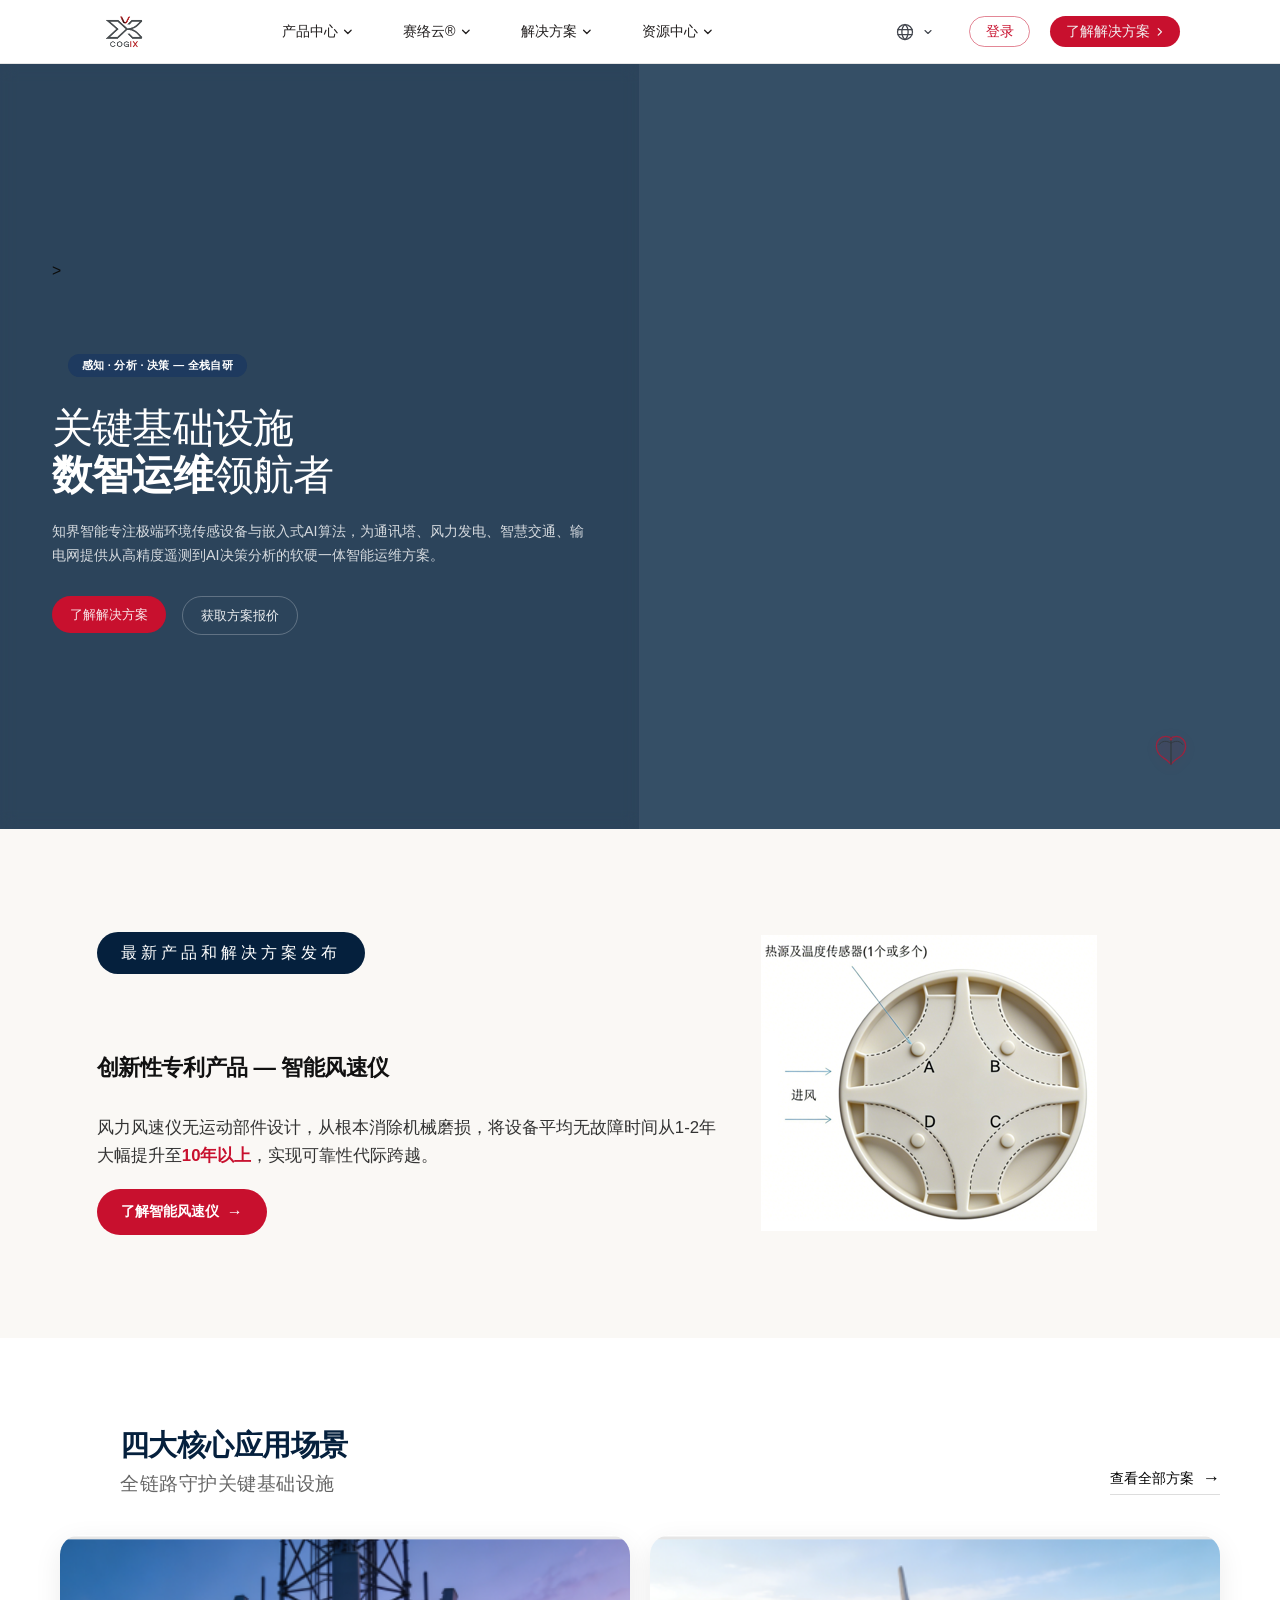
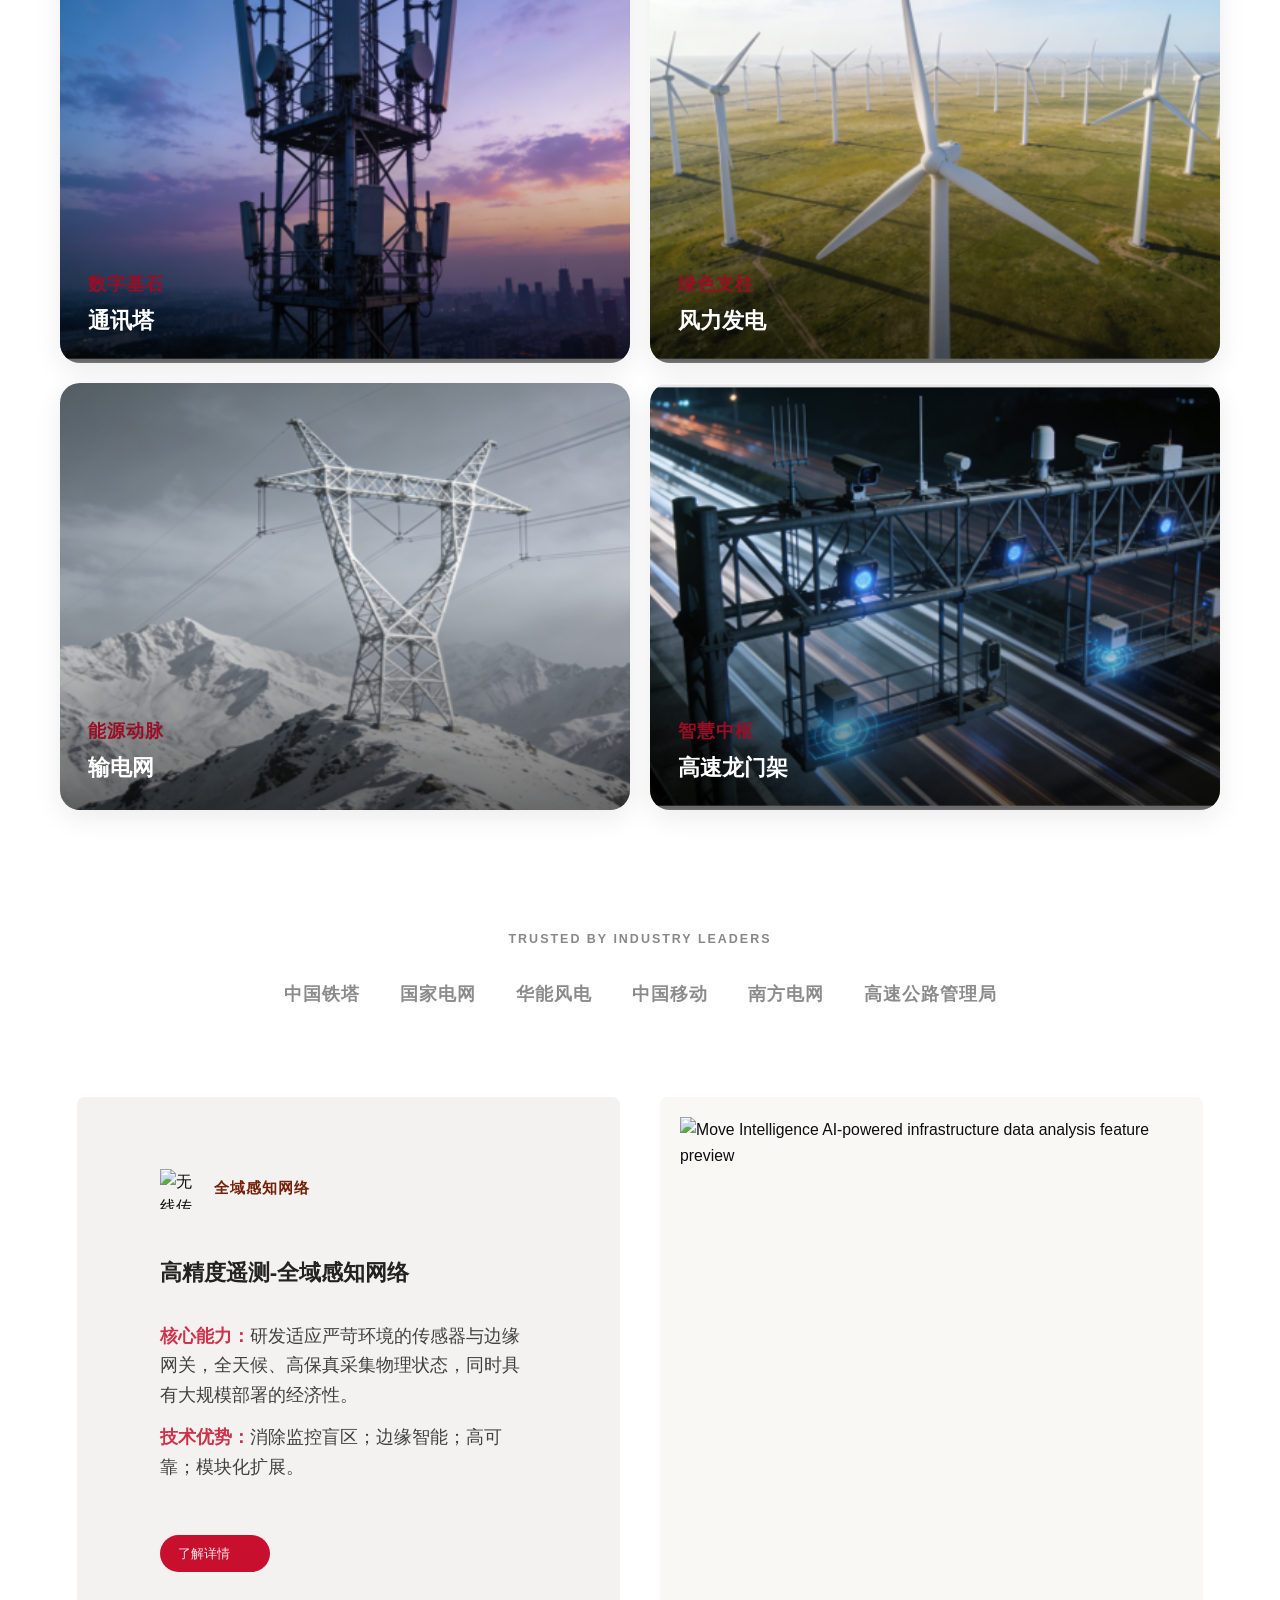
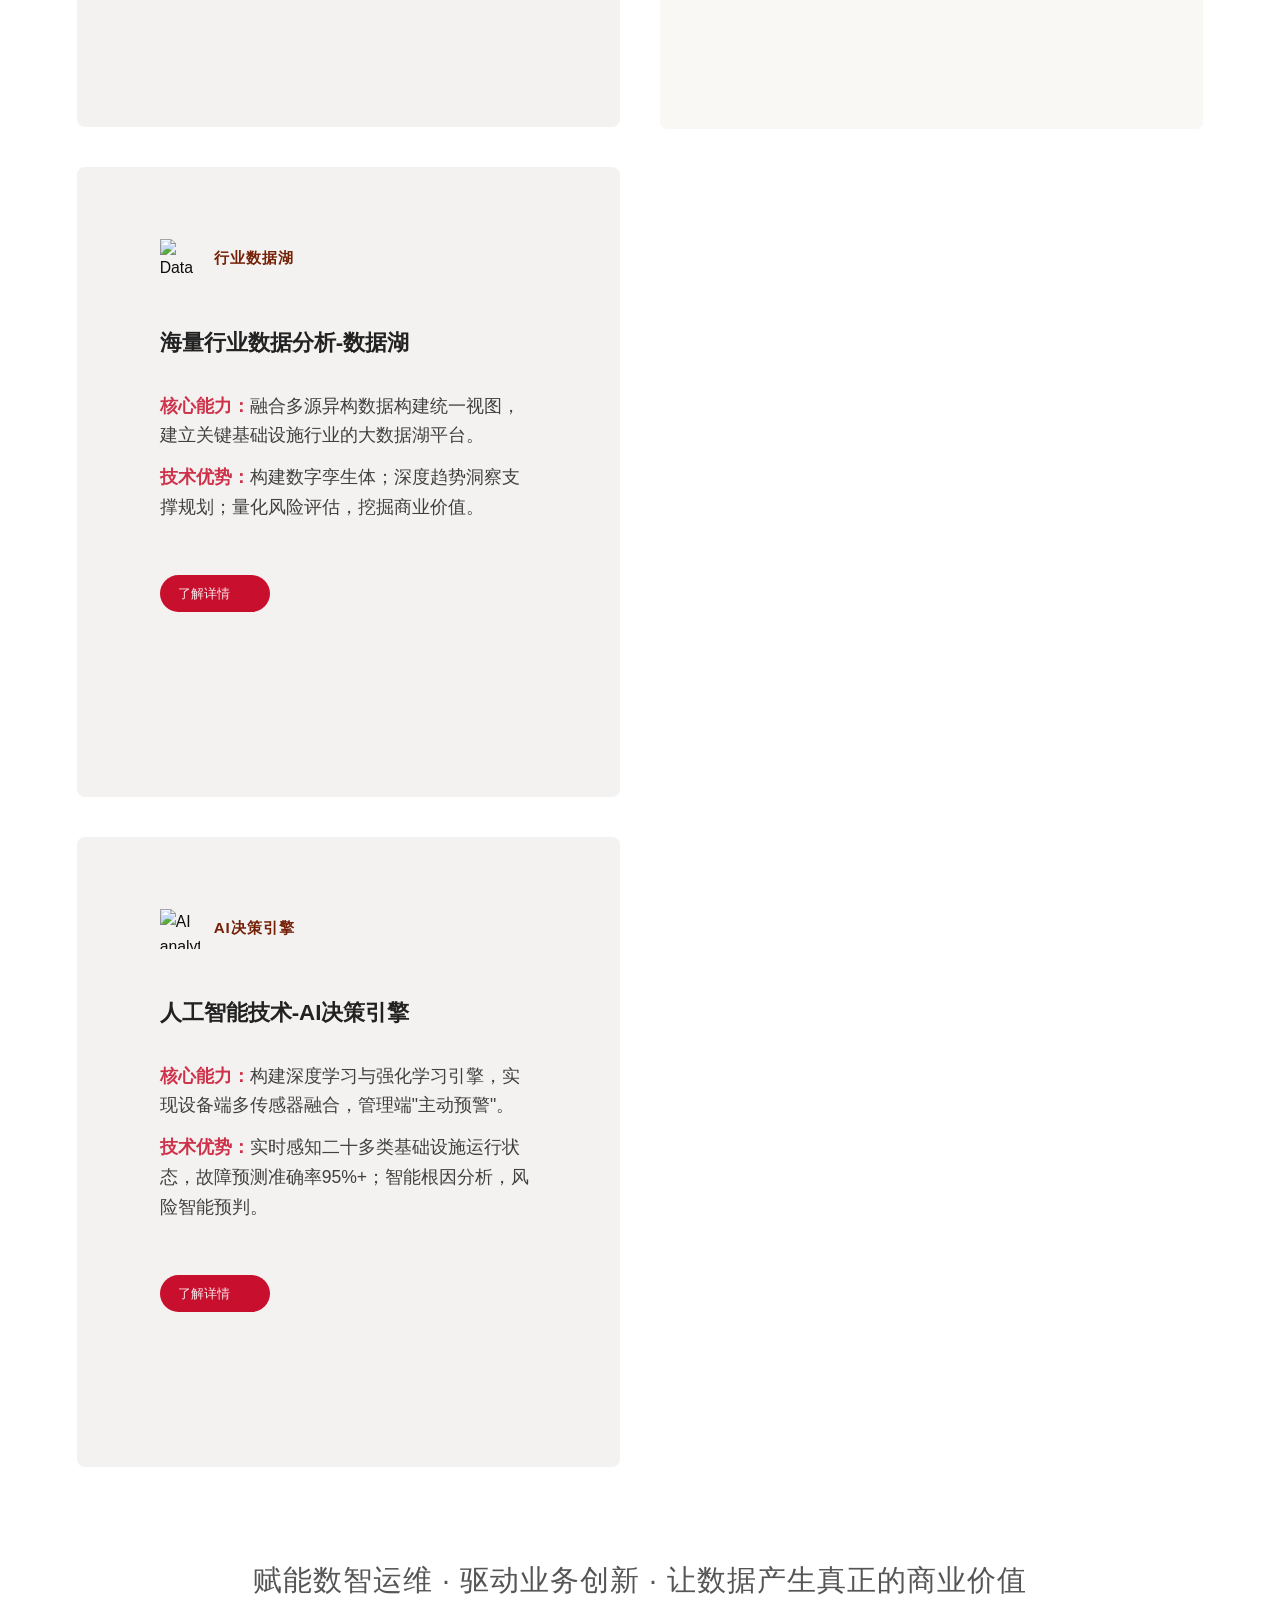
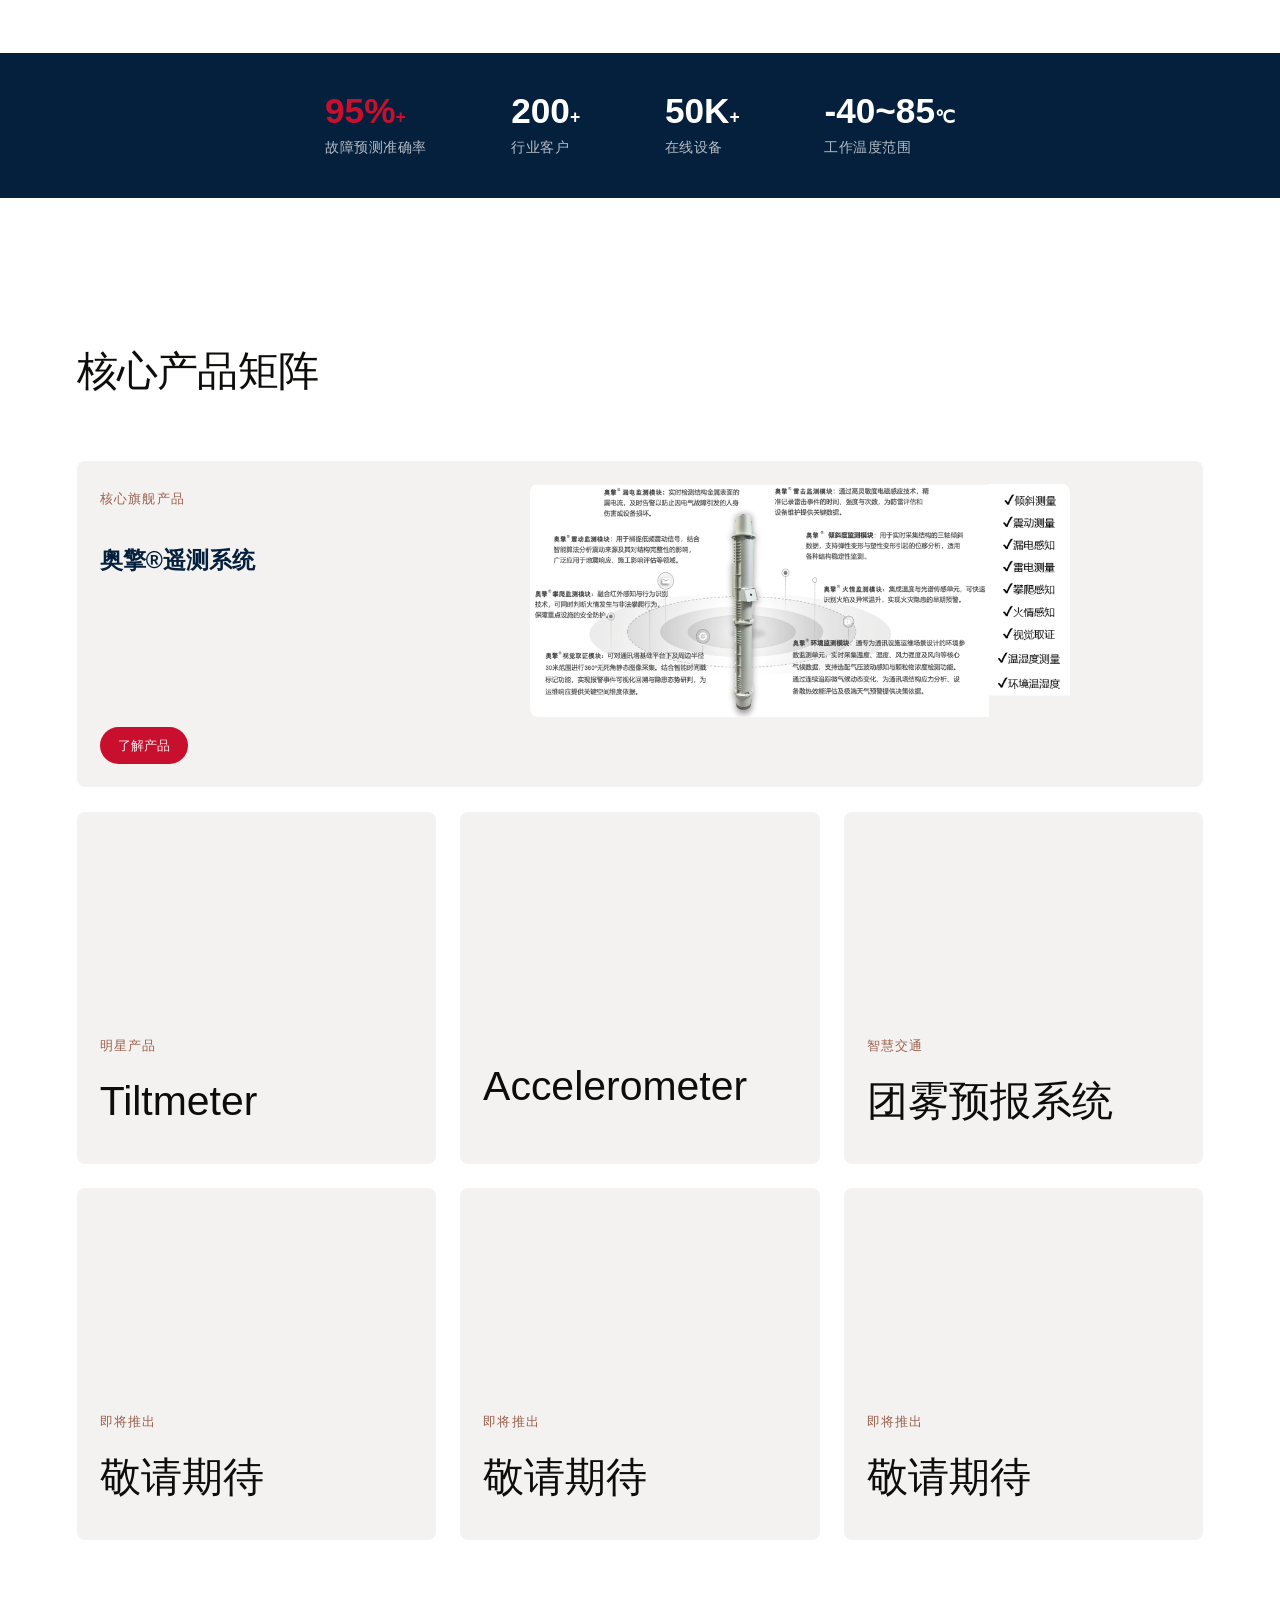
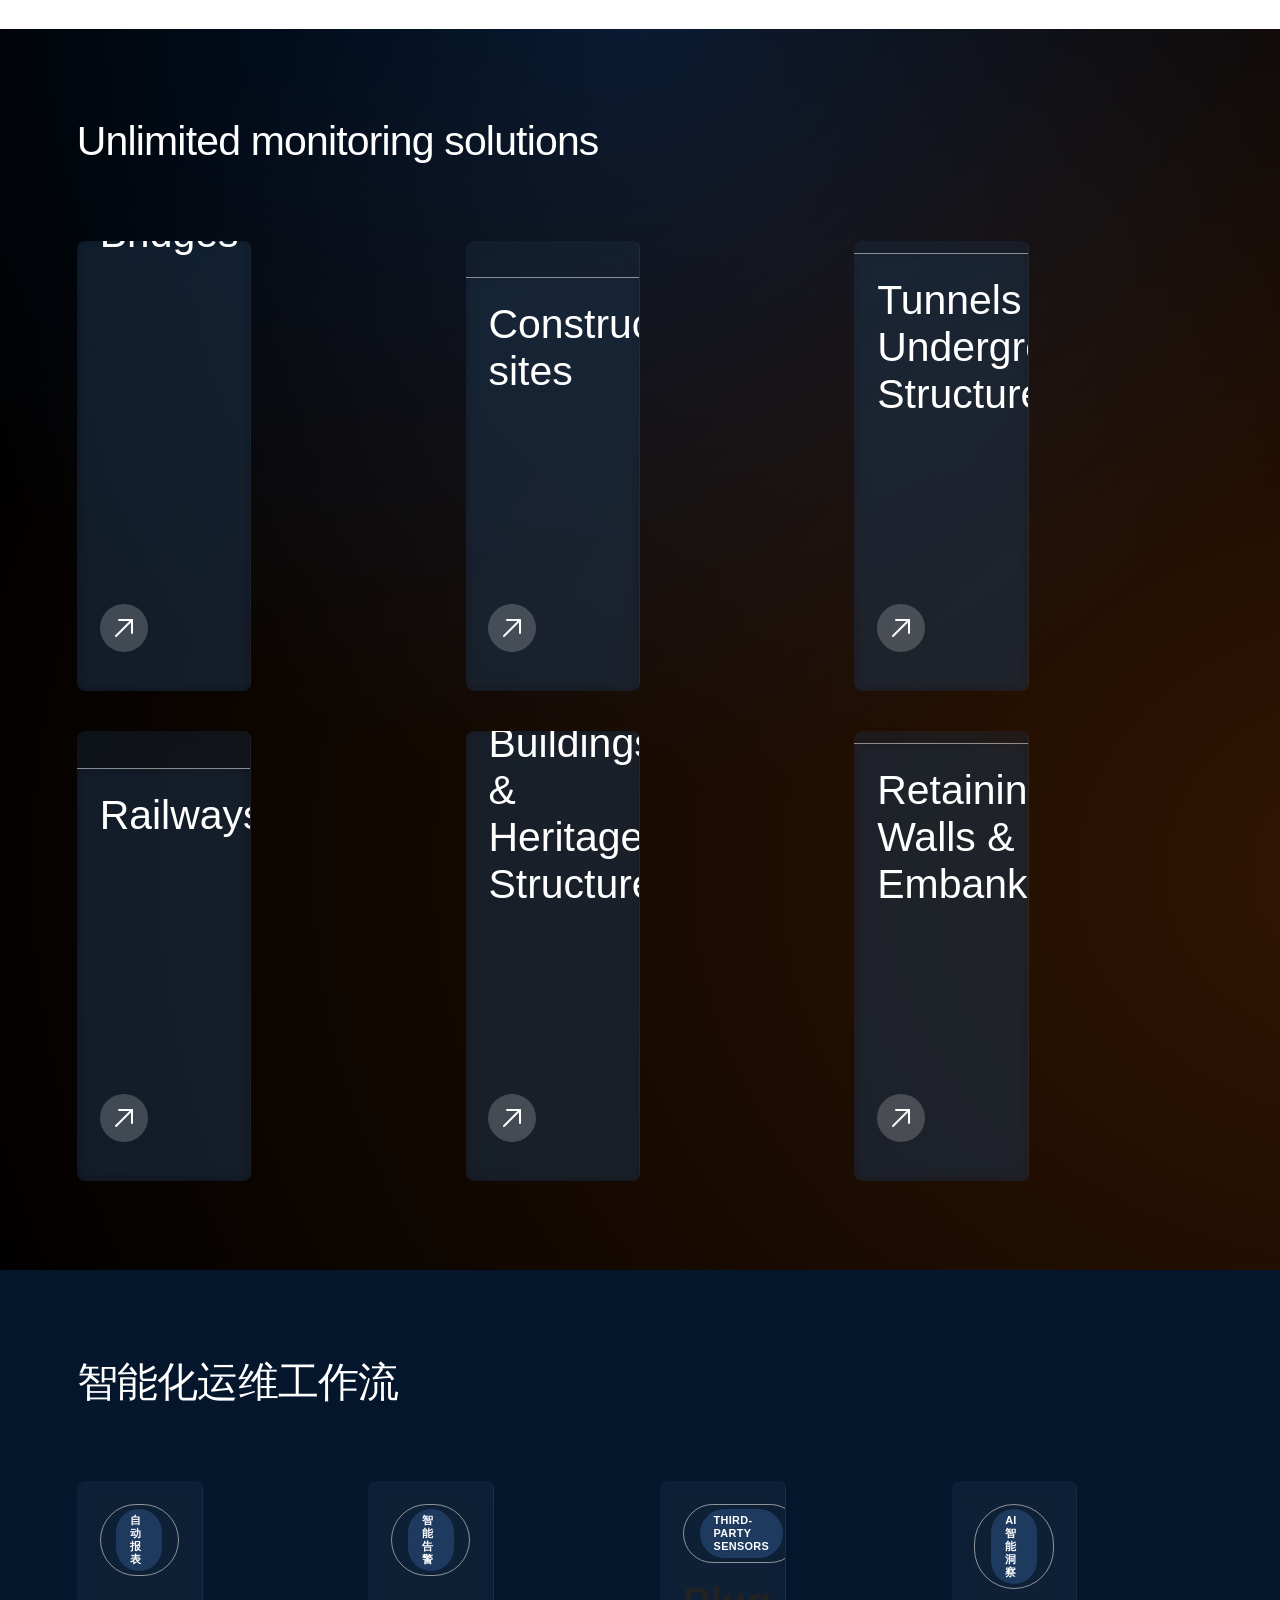
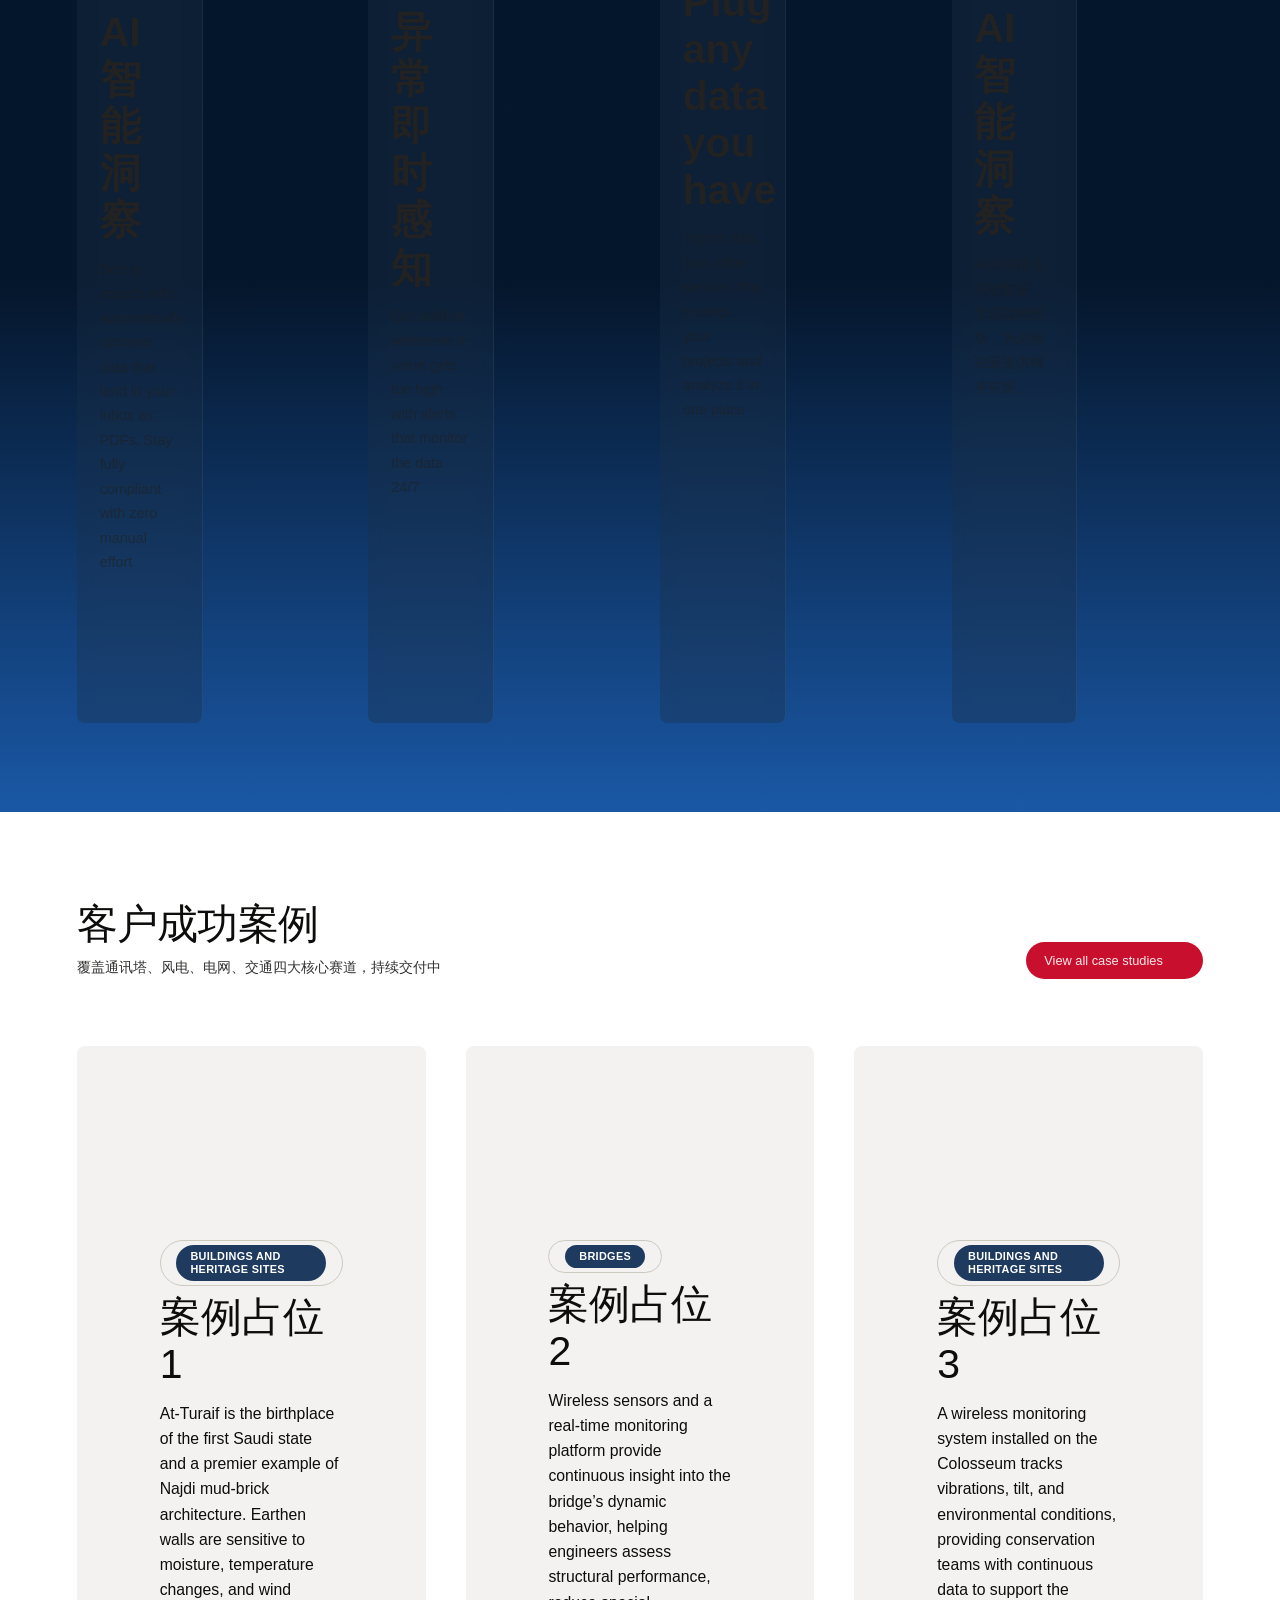
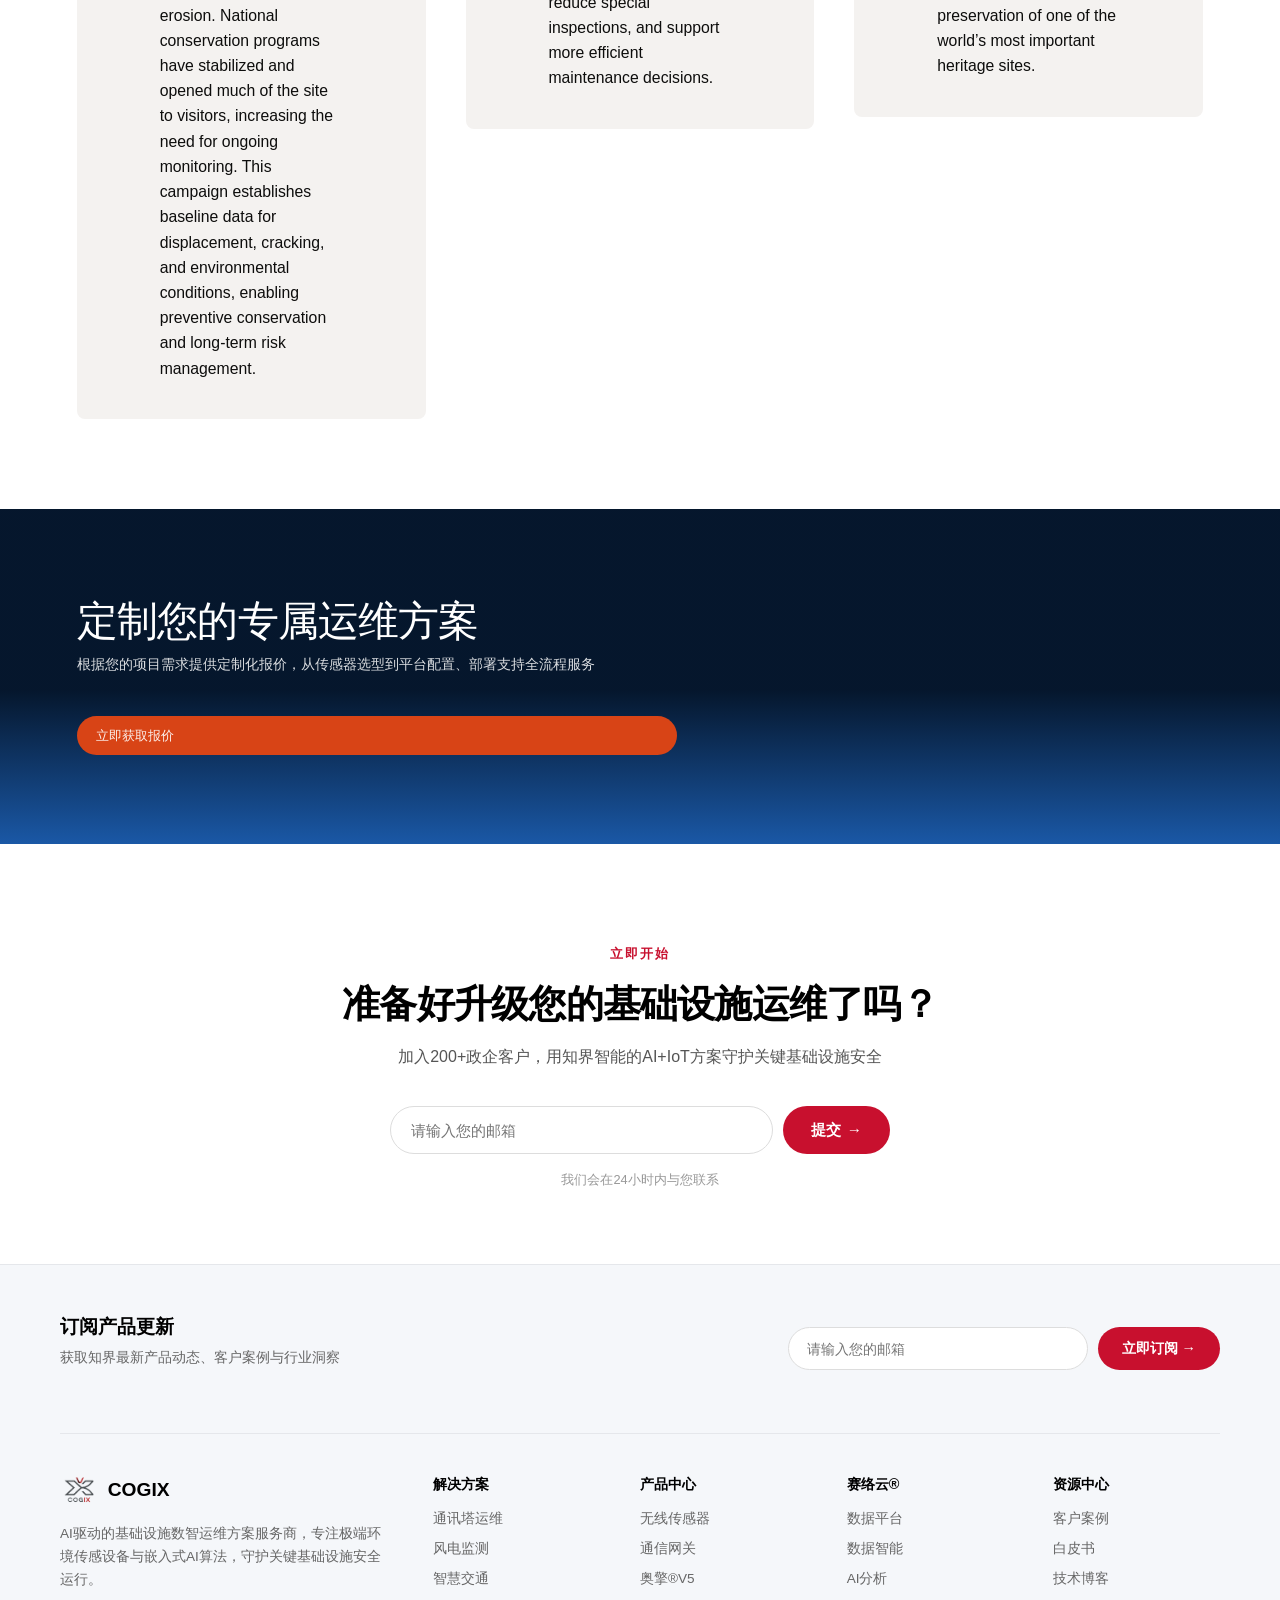
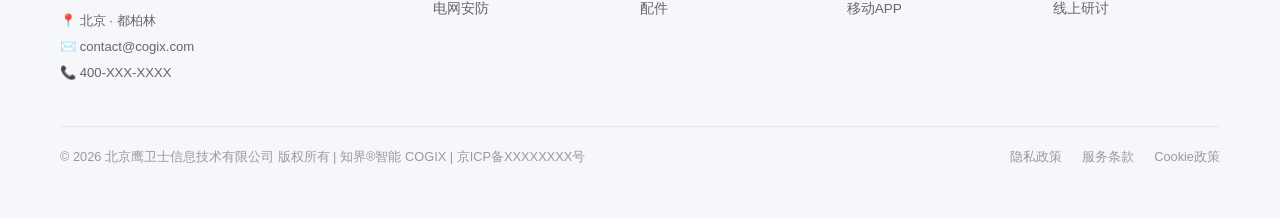
==== commit e30cde4a: "B6产品图上下左右铺满无留白" ====
--- a/index.html
+++ b/index.html
@@ -1388,7 +1388,7 @@
 
 
 
-<section class="section"><div class="container"><!--$--><div data-wf--row--general-variant="top-left" id="" STYLE="" class="row-component"><div class="row"><!--$--><div data-wf--column--variant="9-12" id="" STYLE="" class="col w-variant-42f3bbfc-b845-2d24-68dc-8d68e4f19bf2 col-sm-12"><div class="slot cc-column"><!--$--><div data-wf--heading--variant="h1" id="" STYLE="" class="heading-component"><h2 class="heading-text">核心产品矩阵</h2></div><!--/$--></div></div><!--/$--></div></div><!--/$--><!--$--><div data-wf--spacer--variant="large" ID="" STYLE="" class="spacer-component w-variant-ffac01ec-6632-6017-d6c8-9a8ba078b507"></div><!--/$--><div class="row"><div class="col"><div class="card" style="min-height:520px !important;"><div class="card-body"><div class="row" style="min-height:500px !important;"><div class="col col-sm-12"><!--$--><div data-wf--eyebrow--variant="orange" id="" STYLE="" class="eyebrow-component u-text-muted"><div class="eyebrow">核心旗舰产品<!--$--><br/><!--/$--></div></div><!--/$--><!--$--><div data-wf--heading--variant="h3" id="" STYLE="margin-top:24px;" class="heading-component w-variant-e61c31ea-9d69-c157-f49b-5a72c195f426"><h3 class="heading-text w-variant-e61c31ea-9d69-c157-f49b-5a72c195f426" style="font-size:1.45rem !important;font-weight:600 !important;color:#05203d !important;margin-top:-8px !important;">奥擎®遥测系统</h3></div><!--/$--><!--$--><div data-wf--rich-text--variant="inherit" id="" STYLE="" class="rich-text-component"><div class="rich-text w-richtext"></div></div><!--/$--><div class="row" style="display:flex;gap:16px;align-items:center;margin-top:auto;justify-content:flex-start;"><div class="col col-shrink"><!--$--><div data-wf--button--variant="primary" id="" STYLE="" class="button"><div aria-hidden="true" class="btn-text">了解产品</div><a href="/sensors/axe-std-lr-2-5-0" class="u-link-cover w-inline-block"><div class="u-sr-only">了解产品</div></a></div><!--/$--></div></div><!--$--><div style="display:inline-block;width:14px;"></div><!--/$--><!--$--></div><div class="col col-sm-6" style="position:relative;z-index:10;transform:translateX(-100px);width:120% !important;"><img src="/images/aoqing-product.png?v=4" style="width:100%;height:auto;object-fit:contain;display:block;border-radius:8px;" alt="奥擎®遥测系统" /></div></div></div></div></div></div><!--$--><div style="display:inline-block;width:14px;"></div><!--/$--><div class="w-dyn-list"><div role="list" class="row row-gap-md w-dyn-items"><div role="listitem" class="col col-lg-4 col-md-6 col-sm-12 w-dyn-item"><!--$--><div id="" STYLE="height: 100%;" class="card"><a aria-label="Tiltmeter" href="/sensors/tlt-std-lr-2-4-0" class="u-link-cover-white w-inline-block"></a><div class="card-body"><div class="row row-gap-md"><div class="col col-lg-9"><!--$--><div data-wf--image--settings-aspect-ratio="4x3" id="" STYLE="" class="img-component"><div class="img-component_bg-overlay custom-aspect-ratio-2"></div></div><!--/$--></div><div class="col col-lg-12"><!--$--><div data-wf--eyebrow--variant="orange" id="" STYLE="" class="eyebrow-component u-text-muted u-p-0"><div class="eyebrow">明星产品</div></div><!--/$--><!--$--><div data-wf--heading--variant="h4" id="" STYLE="" class="heading-component"><h3 class="heading-text w-variant-10a335cb-dfc1-f5bb-74a9-0b906877146f">Tiltmeter</h3></div><!--/$--></div></div></div></div><!--/$--></div><div role="listitem" class="col col-lg-4 col-md-6 col-sm-12 w-dyn-item"><!--$--><div id="" STYLE="height: 100%;" class="card"><a aria-label="Accelerometer" href="/sensors/axe-std-lr-2-5-0" class="u-link-cover-white w-inline-block"></a><div class="card-body"><div class="row row-gap-md"><div class="col col-lg-9"><!--$--><div data-wf--image--settings-aspect-ratio="4x3" id="" STYLE="" class="img-component"><div class="img-component_bg-overlay custom-aspect-ratio-2"></div></div><!--/$--></div><div class="col col-lg-12"><!--$--><div data-wf--eyebrow--variant="orange" id="" STYLE="" class="eyebrow-component u-text-muted u-p-0"><div class="eyebrow"></div></div><!--/$--><!--$--><div data-wf--heading--variant="h4" id="" STYLE="" class="heading-component"><h3 class="heading-text w-variant-10a335cb-dfc1-f5bb-74a9-0b906877146f">Accelerometer</h3></div><!--/$--></div></div></div></div><!--/$--></div><div role="listitem" class="col col-lg-4 col-md-6 col-sm-12 w-dyn-item"><!--$--><div id="" STYLE="height: 100%;" class="card"><a aria-label="Vibrometer" href="/sensors/deckvbr-std-2-0" class="u-link-cover-white w-inline-block"></a><div class="card-body"><div class="row row-gap-md"><div class="col col-lg-9"><!--$--><div data-wf--image--settings-aspect-ratio="4x3" id="" STYLE="" class="img-component"><div class="img-component_bg-overlay custom-aspect-ratio-2"></div></div><!--/$--></div><div class="col col-lg-12"><!--$--><div data-wf--eyebrow--variant="orange" id="" STYLE="" class="eyebrow-component u-text-muted u-p-0"><div class="eyebrow">智慧交通</div></div><!--/$--><!--$--><div data-wf--heading--variant="h4" id="" STYLE="" class="heading-component"><h3 class="heading-text w-variant-10a335cb-dfc1-f5bb-74a9-0b906877146f">团雾预报系统</h3></div><!--/$--></div></div></div></div><!--/$--></div><div role="listitem" class="col col-lg-4 col-md-6 col-sm-12 w-dyn-item"><!--$--><div id="" STYLE="height: 100%;" class="card"><a aria-label="Environmental sensor" href="/sensors/env-std-lr-1-1-0" class="u-link-cover-white w-inline-block"></a><div class="card-body"><div class="row row-gap-md"><div class="col col-lg-9"><!--$--><div data-wf--image--settings-aspect-ratio="4x3" id="" STYLE="" class="img-component"><div class="img-component_bg-overlay custom-aspect-ratio-2"></div></div><!--/$--></div><div class="col col-lg-12"><!--$--><div data-wf--eyebrow--variant="orange" id="" STYLE="" class="eyebrow-component u-text-muted u-p-0"><div class="eyebrow">即将推出</div></div><!--/$--><!--$--><div data-wf--heading--variant="h4" id="" STYLE="" class="heading-component"><h3 class="heading-text w-variant-10a335cb-dfc1-f5bb-74a9-0b906877146f">敬请期待</h3></div><!--/$--></div></div></div></div><!--/$--></div><div role="listitem" class="col col-lg-4 col-md-6 col-sm-12 w-dyn-item"><!--$--><div id="" STYLE="height: 100%;" class="card"><a aria-label="Dynamic Displacement Sensor" href="/sensors/deck002-x" class="u-link-cover-white w-inline-block"></a><div class="card-body"><div class="row row-gap-md"><div class="col col-lg-9"><!--$--><div data-wf--image--settings-aspect-ratio="4x3" id="" STYLE="" class="img-component"><div class="img-component_bg-overlay custom-aspect-ratio-2"></div></div><!--/$--></div><div class="col col-lg-12"><!--$--><div data-wf--eyebrow--variant="orange" id="" STYLE="" class="eyebrow-component u-text-muted u-p-0"><div class="eyebrow">即将推出</div></div><!--/$--><!--$--><div data-wf--heading--variant="h4" id="" STYLE="" class="heading-component"><h3 class="heading-text w-variant-10a335cb-dfc1-f5bb-74a9-0b906877146f">敬请期待</h3></div><!--/$--></div></div></div></div><!--/$--></div><div role="listitem" class="col col-lg-4 col-md-6 col-sm-12 w-dyn-item"><!--$--><div id="" STYLE="height: 100%;" class="card"><a aria-label="Communication Node" href="/sensors/scn-xxx-lr-2-3-0" class="u-link-cover-white w-inline-block"></a><div class="card-body"><div class="row row-gap-md"><div class="col col-lg-9"><!--$--><div data-wf--image--settings-aspect-ratio="4x3" id="" STYLE="" class="img-component"><div class="img-component_bg-overlay custom-aspect-ratio-2"></div></div><!--/$--></div><div class="col col-lg-12"><!--$--><div data-wf--eyebrow--variant="orange" id="" STYLE="" class="eyebrow-component u-text-muted u-p-0"><div class="eyebrow">即将推出</div></div><!--/$--><!--$--><div data-wf--heading--variant="h4" id="" STYLE="" class="heading-component"><h3 class="heading-text w-variant-10a335cb-dfc1-f5bb-74a9-0b906877146f">敬请期待</h3></div><!--/$--></div></div></div></div><!--/$--></div></div></div></div></section>
+<section class="section"><div class="container"><!--$--><div data-wf--row--general-variant="top-left" id="" STYLE="" class="row-component"><div class="row"><!--$--><div data-wf--column--variant="9-12" id="" STYLE="" class="col w-variant-42f3bbfc-b845-2d24-68dc-8d68e4f19bf2 col-sm-12"><div class="slot cc-column"><!--$--><div data-wf--heading--variant="h1" id="" STYLE="" class="heading-component"><h2 class="heading-text">核心产品矩阵</h2></div><!--/$--></div></div><!--/$--></div></div><!--/$--><!--$--><div data-wf--spacer--variant="large" ID="" STYLE="" class="spacer-component w-variant-ffac01ec-6632-6017-d6c8-9a8ba078b507"></div><!--/$--><div class="row"><div class="col"><div class="card" style="min-height:300px !important;"><div class="card-body"><div class="row" style="min-height:280px !important;"><div class="col col-sm-12"><!--$--><div data-wf--eyebrow--variant="orange" id="" STYLE="" class="eyebrow-component u-text-muted"><div class="eyebrow">核心旗舰产品<!--$--><br/><!--/$--></div></div><!--/$--><!--$--><div data-wf--heading--variant="h3" id="" STYLE="margin-top:24px;" class="heading-component w-variant-e61c31ea-9d69-c157-f49b-5a72c195f426"><h3 class="heading-text w-variant-e61c31ea-9d69-c157-f49b-5a72c195f426" style="font-size:1.45rem !important;font-weight:600 !important;color:#05203d !important;margin-top:-8px !important;">奥擎®遥测系统</h3></div><!--/$--><!--$--><div data-wf--rich-text--variant="inherit" id="" STYLE="" class="rich-text-component"><div class="rich-text w-richtext"></div></div><!--/$--><div class="row" style="display:flex;gap:16px;align-items:center;margin-top:auto;justify-content:flex-start;"><div class="col col-shrink"><!--$--><div data-wf--button--variant="primary" id="" STYLE="" class="button"><div aria-hidden="true" class="btn-text">了解产品</div><a href="/sensors/axe-std-lr-2-5-0" class="u-link-cover w-inline-block"><div class="u-sr-only">了解产品</div></a></div><!--/$--></div></div><!--$--><div style="display:inline-block;width:14px;"></div><!--/$--><!--$--></div><div class="col col-sm-6" style="position:relative;z-index:10;transform:translateX(-130px);width:180% !important;height:100%;display:flex;align-items:stretch;margin:0;padding:0;overflow:hidden;"><img src="/images/aoqing-product.png?v=13" style="width:100%;height:100%;object-fit:cover;display:block;border-radius:8px;margin:0;padding:0;" alt="奥擎®遥测系统" /></div></div></div></div></div></div><!--$--><div style="display:inline-block;width:14px;"></div><!--/$--><div class="w-dyn-list"><div role="list" class="row row-gap-md w-dyn-items"><div role="listitem" class="col col-lg-4 col-md-6 col-sm-12 w-dyn-item"><!--$--><div id="" STYLE="height: 100%;" class="card"><a aria-label="Tiltmeter" href="/sensors/tlt-std-lr-2-4-0" class="u-link-cover-white w-inline-block"></a><div class="card-body"><div class="row row-gap-md"><div class="col col-lg-9"><!--$--><div data-wf--image--settings-aspect-ratio="4x3" id="" STYLE="" class="img-component"><div class="img-component_bg-overlay custom-aspect-ratio-2"></div></div><!--/$--></div><div class="col col-lg-12"><!--$--><div data-wf--eyebrow--variant="orange" id="" STYLE="" class="eyebrow-component u-text-muted u-p-0"><div class="eyebrow">明星产品</div></div><!--/$--><!--$--><div data-wf--heading--variant="h4" id="" STYLE="" class="heading-component"><h3 class="heading-text w-variant-10a335cb-dfc1-f5bb-74a9-0b906877146f">Tiltmeter</h3></div><!--/$--></div></div></div></div><!--/$--></div><div role="listitem" class="col col-lg-4 col-md-6 col-sm-12 w-dyn-item"><!--$--><div id="" STYLE="height: 100%;" class="card"><a aria-label="Accelerometer" href="/sensors/axe-std-lr-2-5-0" class="u-link-cover-white w-inline-block"></a><div class="card-body"><div class="row row-gap-md"><div class="col col-lg-9"><!--$--><div data-wf--image--settings-aspect-ratio="4x3" id="" STYLE="" class="img-component"><div class="img-component_bg-overlay custom-aspect-ratio-2"></div></div><!--/$--></div><div class="col col-lg-12"><!--$--><div data-wf--eyebrow--variant="orange" id="" STYLE="" class="eyebrow-component u-text-muted u-p-0"><div class="eyebrow"></div></div><!--/$--><!--$--><div data-wf--heading--variant="h4" id="" STYLE="" class="heading-component"><h3 class="heading-text w-variant-10a335cb-dfc1-f5bb-74a9-0b906877146f">Accelerometer</h3></div><!--/$--></div></div></div></div><!--/$--></div><div role="listitem" class="col col-lg-4 col-md-6 col-sm-12 w-dyn-item"><!--$--><div id="" STYLE="height: 100%;" class="card"><a aria-label="Vibrometer" href="/sensors/deckvbr-std-2-0" class="u-link-cover-white w-inline-block"></a><div class="card-body"><div class="row row-gap-md"><div class="col col-lg-9"><!--$--><div data-wf--image--settings-aspect-ratio="4x3" id="" STYLE="" class="img-component"><div class="img-component_bg-overlay custom-aspect-ratio-2"></div></div><!--/$--></div><div class="col col-lg-12"><!--$--><div data-wf--eyebrow--variant="orange" id="" STYLE="" class="eyebrow-component u-text-muted u-p-0"><div class="eyebrow">智慧交通</div></div><!--/$--><!--$--><div data-wf--heading--variant="h4" id="" STYLE="" class="heading-component"><h3 class="heading-text w-variant-10a335cb-dfc1-f5bb-74a9-0b906877146f">团雾预报系统</h3></div><!--/$--></div></div></div></div><!--/$--></div><div role="listitem" class="col col-lg-4 col-md-6 col-sm-12 w-dyn-item"><!--$--><div id="" STYLE="height: 100%;" class="card"><a aria-label="Environmental sensor" href="/sensors/env-std-lr-1-1-0" class="u-link-cover-white w-inline-block"></a><div class="card-body"><div class="row row-gap-md"><div class="col col-lg-9"><!--$--><div data-wf--image--settings-aspect-ratio="4x3" id="" STYLE="" class="img-component"><div class="img-component_bg-overlay custom-aspect-ratio-2"></div></div><!--/$--></div><div class="col col-lg-12"><!--$--><div data-wf--eyebrow--variant="orange" id="" STYLE="" class="eyebrow-component u-text-muted u-p-0"><div class="eyebrow">即将推出</div></div><!--/$--><!--$--><div data-wf--heading--variant="h4" id="" STYLE="" class="heading-component"><h3 class="heading-text w-variant-10a335cb-dfc1-f5bb-74a9-0b906877146f">敬请期待</h3></div><!--/$--></div></div></div></div><!--/$--></div><div role="listitem" class="col col-lg-4 col-md-6 col-sm-12 w-dyn-item"><!--$--><div id="" STYLE="height: 100%;" class="card"><a aria-label="Dynamic Displacement Sensor" href="/sensors/deck002-x" class="u-link-cover-white w-inline-block"></a><div class="card-body"><div class="row row-gap-md"><div class="col col-lg-9"><!--$--><div data-wf--image--settings-aspect-ratio="4x3" id="" STYLE="" class="img-component"><div class="img-component_bg-overlay custom-aspect-ratio-2"></div></div><!--/$--></div><div class="col col-lg-12"><!--$--><div data-wf--eyebrow--variant="orange" id="" STYLE="" class="eyebrow-component u-text-muted u-p-0"><div class="eyebrow">即将推出</div></div><!--/$--><!--$--><div data-wf--heading--variant="h4" id="" STYLE="" class="heading-component"><h3 class="heading-text w-variant-10a335cb-dfc1-f5bb-74a9-0b906877146f">敬请期待</h3></div><!--/$--></div></div></div></div><!--/$--></div><div role="listitem" class="col col-lg-4 col-md-6 col-sm-12 w-dyn-item"><!--$--><div id="" STYLE="height: 100%;" class="card"><a aria-label="Communication Node" href="/sensors/scn-xxx-lr-2-3-0" class="u-link-cover-white w-inline-block"></a><div class="card-body"><div class="row row-gap-md"><div class="col col-lg-9"><!--$--><div data-wf--image--settings-aspect-ratio="4x3" id="" STYLE="" class="img-component"><div class="img-component_bg-overlay custom-aspect-ratio-2"></div></div><!--/$--></div><div class="col col-lg-12"><!--$--><div data-wf--eyebrow--variant="orange" id="" STYLE="" class="eyebrow-component u-text-muted u-p-0"><div class="eyebrow">即将推出</div></div><!--/$--><!--$--><div data-wf--heading--variant="h4" id="" STYLE="" class="heading-component"><h3 class="heading-text w-variant-10a335cb-dfc1-f5bb-74a9-0b906877146f">敬请期待</h3></div><!--/$--></div></div></div></div><!--/$--></div></div></div></div></section>
 <section data-wf--section--variant="secondary" id="" STYLE="background: radial-gradient(118.87% 98.96% at 108.85% 67.81%, rgba(254, 109, 12, 0.20) 0%, rgba(226, 254, 12, 0.00) 100%), radial-gradient(61.32% 61.32% at 50% 0%, rgba(12, 118, 254, 0.20) 0%, rgba(0, 0, 0, 0.20) 100%), #000;" class="section w-variant-55512bce-64ab-f0a6-5262-b369384d98ff"><div class="container"><div class="slot cc-section"><!--$--><div data-wf--row--general-variant="top-left" id="" STYLE="" class="row-component"><div class="row"><!--$--><div data-wf--column--variant="base" id="" STYLE="" class="col col-md-12"><div class="slot cc-column"><!--$--><div data-wf--heading--variant="h1" id="" STYLE="" class="heading-component"><h2 class="heading-text">Unlimited monitoring solutions</h2></div><!--/$--><!--$--><div data-wf--spacer--variant="large" ID="" STYLE="" class="spacer-component w-variant-ffac01ec-6632-6017-d6c8-9a8ba078b507"></div><!--/$--></div></div><!--/$--></div></div><!--/$--><!--$--><div data-wf--row--general-variant="top-left" id="" STYLE="" class="row-component"><div class="row"><!--$--><div data-wf--column--variant="4-12" id="" STYLE="" class="col w-variant-568b6c0b-6c44-a6d4-4da9-e9e3bb9df927 col-md-6 col-sm-12"><div class="slot cc-column"><!--$--><div id="" STYLE="" class="card u-bg-glass"><div class="slot cc-card"><div class="card-body-wrapper"><div class="card-body-collapsed"><div class="row"><div class="col"><!--$--><div data-wf--heading--variant="h4" id="" STYLE="" class="heading-component"><h3 class="heading-text w-variant-10a335cb-dfc1-f5bb-74a9-0b906877146f">Bridges</h3></div><!--/$--><!--$--><div data-wf--rich-text--variant="paragraph-sm" id="" STYLE="" class="rich-text-component w-variant-8ff65455-49b5-9df9-0339-063a58c55d9d u-text-muted u-hover-hidden"><div class="rich-text w-variant-8ff65455-49b5-9df9-0339-063a58c55d9d w-richtext"><p>Monitor tilt, vibrations, modal frequencies, and displacement with high-precision wireless sensors. Perfect for managing aging infrastructure, scheduling preventive maintenance, and preventing failures.</p></div></div><!--/$--></div><div class="col col-shrink"><div class="cc-card-arrow-wrapper"><div class="cc-card-arrow w-embed"><svg xmlns="http://www.w3.org/2000/svg" viewBox="0 0 256 256"><rect width="256" height="256" fill="none"/><line x1="64" y1="192" x2="192" y2="64" fill="none" stroke="currentColor" stroke-linecap="round" stroke-linejoin="round" stroke-width="16"/><polyline points="88 64 192 64 192 168" fill="none" stroke="currentColor" stroke-linecap="round" stroke-linejoin="round" stroke-width="16"/></svg></div></div></div></div></div><!--$--><div data-wf--image--settings-aspect-ratio="background" id="" STYLE="" class="img-component w-variant-c892e5c6-3430-adda-35a3-e4d1e3803d78"><img class="u-img-cover" src="https://cdn.prod.website-files.com/66335a2c5696aeb195a3c230/69a57b8c739bf1a1a9795946_Rectangle%2010-4.avif" width="Auto" alt="Real-time structural monitoring deployment on a civil engineering project" sizes="(max-width: 2000px) 100vw, 2000px" data-wf--image-fit--image-fit="base" loading="lazy" fetchpriority="low" srcset="https://cdn.prod.website-files.com/66335a2c5696aeb195a3c230/69a57b8c739bf1a1a9795946_Rectangle%2010-4-p-500.avif 500w, https://cdn.prod.website-files.com/66335a2c5696aeb195a3c230/69a57b8c739bf1a1a9795946_Rectangle%2010-4.avif 800w"/><div class="img-component_bg-overlay custom-aspect-ratio-2"></div></div><!--/$--></div></div><a target="Solutions for bridges" href="/solutions/bridges" class="u-link-cover w-inline-block"><div class="u-sr-only">Learn more</div></a></div><!--/$--></div></div><!--/$--><!--$--><div data-wf--column--variant="4-12" id="" STYLE="" class="col w-variant-568b6c0b-6c44-a6d4-4da9-e9e3bb9df927 col-md-6 col-sm-12"><div class="slot cc-column"><!--$--><div id="" STYLE="" class="card u-bg-glass"><div class="slot cc-card"><!--$--><div data-wf--image--settings-aspect-ratio="background" id="" STYLE="" class="img-component w-variant-c892e5c6-3430-adda-35a3-e4d1e3803d78"><img class="u-img-cover" src="https://cdn.prod.website-files.com/66335a2c5696aeb195a3c230/686d401ece7f742226962434_AdobeStock_275280825.jpeg" width="Auto" alt="Foto stock – cantiere e monitoraggio" sizes="(max-width: 2000px) 100vw, 2000px" data-wf--image-fit--image-fit="base" loading="lazy" fetchpriority="" srcset="https://cdn.prod.website-files.com/66335a2c5696aeb195a3c230/686d401ece7f742226962434_AdobeStock_275280825-p-500.jpeg 500w, https://cdn.prod.website-files.com/66335a2c5696aeb195a3c230/686d401ece7f742226962434_AdobeStock_275280825-p-800.jpeg 800w, https://cdn.prod.website-files.com/66335a2c5696aeb195a3c230/686d401ece7f742226962434_AdobeStock_275280825-p-1080.jpeg 1080w, https://cdn.prod.website-files.com/66335a2c5696aeb195a3c230/686d401ece7f742226962434_AdobeStock_275280825-p-1600.jpeg 1600w, https://cdn.prod.website-files.com/66335a2c5696aeb195a3c230/686d401ece7f742226962434_AdobeStock_275280825-p-2000.jpeg 2000w, https://cdn.prod.website-files.com/66335a2c5696aeb195a3c230/686d401ece7f742226962434_AdobeStock_275280825-p-2600.jpeg 2600w, https://cdn.prod.website-files.com/66335a2c5696aeb195a3c230/686d401ece7f742226962434_AdobeStock_275280825-p-3200.jpeg 3200w, https://cdn.prod.website-files.com/66335a2c5696aeb195a3c230/686d401ece7f742226962434_AdobeStock_275280825.jpeg 4096w"/><div class="img-component_bg-overlay custom-aspect-ratio-2"></div></div><!--/$--><div class="card-body-wrapper"><div class="card-body-collapsed"><div class="row"><div class="col"><!--$--><div data-wf--heading--variant="h4" id="" STYLE="" class="heading-component"><h3 class="heading-text w-variant-10a335cb-dfc1-f5bb-74a9-0b906877146f">Construction sites</h3></div><!--/$--><!--$--><div data-wf--rich-text--variant="paragraph-sm" id="" STYLE="" class="rich-text-component w-variant-8ff65455-49b5-9df9-0339-063a58c55d9d u-text-muted u-hover-hidden"><div class="rich-text w-variant-8ff65455-49b5-9df9-0339-063a58c55d9d w-richtext"><p>Track ground settlement, structure tilt, and vibration impact in active construction zones. Monitor temporary works, excavations, and load tests with a complete remote monitoring solution.</p></div></div><!--/$--></div><div class="col col-shrink"><div class="cc-card-arrow-wrapper"><div class="cc-card-arrow w-embed"><svg xmlns="http://www.w3.org/2000/svg" viewBox="0 0 256 256"><rect width="256" height="256" fill="none"/><line x1="64" y1="192" x2="192" y2="64" fill="none" stroke="currentColor" stroke-linecap="round" stroke-linejoin="round" stroke-width="16"/><polyline points="88 64 192 64 192 168" fill="none" stroke="currentColor" stroke-linecap="round" stroke-linejoin="round" stroke-width="16"/></svg></div></div></div></div></div><!--$--><div data-wf--image--settings-aspect-ratio="background" id="" STYLE="" class="img-component w-variant-c892e5c6-3430-adda-35a3-e4d1e3803d78"><img class="u-img-cover" src="https://cdn.prod.website-files.com/66335a2c5696aeb195a3c230/69a57b8cabde7714e1129b05_Rectangle%2010.avif" width="Auto" alt="Sensor installation on a monitored structure for real-time data collection" sizes="(max-width: 2000px) 100vw, 2000px" data-wf--image-fit--image-fit="base" loading="lazy" fetchpriority="low" srcset="https://cdn.prod.website-files.com/66335a2c5696aeb195a3c230/69a57b8cabde7714e1129b05_Rectangle%2010-p-500.avif 500w, https://cdn.prod.website-files.com/66335a2c5696aeb195a3c230/69a57b8cabde7714e1129b05_Rectangle%2010.avif 800w"/><div class="img-component_bg-overlay custom-aspect-ratio-2"></div></div><!--/$--></div></div><a target="Solutions for construction sites" href="/solutions/constructions" class="u-link-cover w-inline-block"><div class="u-sr-only">Learn more</div></a></div><!--/$--></div></div><!--/$--><!--$--><div data-wf--column--variant="4-12" id="" STYLE="" class="col w-variant-568b6c0b-6c44-a6d4-4da9-e9e3bb9df927 col-md-6 col-sm-12"><div class="slot cc-column"><!--$--><div id="" STYLE="" class="card u-bg-glass"><div class="slot cc-card"><!--$--><div data-wf--image--settings-aspect-ratio="background" id="" STYLE="" class="img-component w-variant-c892e5c6-3430-adda-35a3-e4d1e3803d78"><img class="u-img-cover" src="https://cdn.prod.website-files.com/66335a2c5696aeb195a3c230/686d401ece7f742226962434_AdobeStock_275280825.jpeg" width="Auto" alt="Foto stock – cantiere e monitoraggio" sizes="(max-width: 2000px) 100vw, 2000px" data-wf--image-fit--image-fit="base" loading="lazy" fetchpriority="" srcset="https://cdn.prod.website-files.com/66335a2c5696aeb195a3c230/686d401ece7f742226962434_AdobeStock_275280825-p-500.jpeg 500w, https://cdn.prod.website-files.com/66335a2c5696aeb195a3c230/686d401ece7f742226962434_AdobeStock_275280825-p-800.jpeg 800w, https://cdn.prod.website-files.com/66335a2c5696aeb195a3c230/686d401ece7f742226962434_AdobeStock_275280825-p-1080.jpeg 1080w, https://cdn.prod.website-files.com/66335a2c5696aeb195a3c230/686d401ece7f742226962434_AdobeStock_275280825-p-1600.jpeg 1600w, https://cdn.prod.website-files.com/66335a2c5696aeb195a3c230/686d401ece7f742226962434_AdobeStock_275280825-p-2000.jpeg 2000w, https://cdn.prod.website-files.com/66335a2c5696aeb195a3c230/686d401ece7f742226962434_AdobeStock_275280825-p-2600.jpeg 2600w, https://cdn.prod.website-files.com/66335a2c5696aeb195a3c230/686d401ece7f742226962434_AdobeStock_275280825-p-3200.jpeg 3200w, https://cdn.prod.website-files.com/66335a2c5696aeb195a3c230/686d401ece7f742226962434_AdobeStock_275280825.jpeg 4096w"/><div class="img-component_bg-overlay custom-aspect-ratio-2"></div></div><!--/$--><div class="card-body-wrapper"><div class="card-body-collapsed"><div class="row"><div class="col"><!--$--><div data-wf--heading--variant="h4" id="" STYLE="" class="heading-component"><h3 class="heading-text w-variant-10a335cb-dfc1-f5bb-74a9-0b906877146f">Tunnels &amp; Underground Structures</h3></div><!--/$--><!--$--><div data-wf--rich-text--variant="paragraph-sm" id="" STYLE="" class="rich-text-component w-variant-8ff65455-49b5-9df9-0339-063a58c55d9d u-text-muted u-hover-hidden"><div class="rich-text w-variant-8ff65455-49b5-9df9-0339-063a58c55d9d w-richtext"><p>Use wireless tiltmeters and displacement sensors to detect convergence, rotation, and wall movement in tunnels, shafts, and galleries.</p></div></div><!--/$--></div><div class="col col-shrink"><div class="cc-card-arrow-wrapper"><div class="cc-card-arrow w-embed"><svg xmlns="http://www.w3.org/2000/svg" viewBox="0 0 256 256"><rect width="256" height="256" fill="none"/><line x1="64" y1="192" x2="192" y2="64" fill="none" stroke="currentColor" stroke-linecap="round" stroke-linejoin="round" stroke-width="16"/><polyline points="88 64 192 64 192 168" fill="none" stroke="currentColor" stroke-linecap="round" stroke-linejoin="round" stroke-width="16"/></svg></div></div></div></div></div><!--$--><div data-wf--image--settings-aspect-ratio="background" id="" STYLE="" class="img-component w-variant-c892e5c6-3430-adda-35a3-e4d1e3803d78"><img class="u-img-cover" src="https://cdn.prod.website-files.com/66335a2c5696aeb195a3c230/69a57b8c2a0431eeedae8aae_Rectangle%2010-2.avif" width="Auto" alt="Engineering team reviewing monitoring data from deployed sensor network" sizes="(max-width: 2000px) 100vw, 2000px" data-wf--image-fit--image-fit="base" loading="lazy" fetchpriority="low" srcset="https://cdn.prod.website-files.com/66335a2c5696aeb195a3c230/69a57b8c2a0431eeedae8aae_Rectangle%2010-2-p-500.avif 500w, https://cdn.prod.website-files.com/66335a2c5696aeb195a3c230/69a57b8c2a0431eeedae8aae_Rectangle%2010-2.avif 800w"/><div class="img-component_bg-overlay custom-aspect-ratio-2"></div></div><!--/$--></div></div><a target="Solutions for tunnels &amp; underground structures" href="/solutions/tunnels-and-underground-structures" class="u-link-cover w-inline-block"><div class="u-sr-only">Learn more</div></a></div><!--/$--></div></div><!--/$--><!--$--><div data-wf--column--variant="4-12" id="" STYLE="" class="col w-variant-568b6c0b-6c44-a6d4-4da9-e9e3bb9df927 col-md-6 col-sm-12"><div class="slot cc-column"><!--$--><div id="" STYLE="" class="card u-bg-glass"><div class="slot cc-card"><!--$--><div data-wf--image--settings-aspect-ratio="background" id="" STYLE="" class="img-component w-variant-c892e5c6-3430-adda-35a3-e4d1e3803d78"><img class="u-img-cover" src="https://cdn.prod.website-files.com/66335a2c5696aeb195a3c230/686d401ece7f742226962434_AdobeStock_275280825.jpeg" width="Auto" alt="Foto stock – cantiere e monitoraggio" sizes="(max-width: 2000px) 100vw, 2000px" data-wf--image-fit--image-fit="base" loading="lazy" fetchpriority="" srcset="https://cdn.prod.website-files.com/66335a2c5696aeb195a3c230/686d401ece7f742226962434_AdobeStock_275280825-p-500.jpeg 500w, https://cdn.prod.website-files.com/66335a2c5696aeb195a3c230/686d401ece7f742226962434_AdobeStock_275280825-p-800.jpeg 800w, https://cdn.prod.website-files.com/66335a2c5696aeb195a3c230/686d401ece7f742226962434_AdobeStock_275280825-p-1080.jpeg 1080w, https://cdn.prod.website-files.com/66335a2c5696aeb195a3c230/686d401ece7f742226962434_AdobeStock_275280825-p-1600.jpeg 1600w, https://cdn.prod.website-files.com/66335a2c5696aeb195a3c230/686d401ece7f742226962434_AdobeStock_275280825-p-2000.jpeg 2000w, https://cdn.prod.website-files.com/66335a2c5696aeb195a3c230/686d401ece7f742226962434_AdobeStock_275280825-p-2600.jpeg 2600w, https://cdn.prod.website-files.com/66335a2c5696aeb195a3c230/686d401ece7f742226962434_AdobeStock_275280825-p-3200.jpeg 3200w, https://cdn.prod.website-files.com/66335a2c5696aeb195a3c230/686d401ece7f742226962434_AdobeStock_275280825.jpeg 4096w"/><div class="img-component_bg-overlay custom-aspect-ratio-2"></div></div><!--/$--><div class="card-body-wrapper"><div class="card-body-collapsed"><div class="row"><div class="col"><!--$--><div data-wf--heading--variant="h4" id="" STYLE="" class="heading-component"><h3 class="heading-text w-variant-10a335cb-dfc1-f5bb-74a9-0b906877146f">Railways</h3></div><!--/$--><!--$--><div data-wf--rich-text--variant="paragraph-sm" id="" STYLE="" class="rich-text-component w-variant-8ff65455-49b5-9df9-0339-063a58c55d9d u-text-muted u-hover-hidden"><div class="rich-text w-variant-8ff65455-49b5-9df9-0339-063a58c55d9d w-richtext"><p>Monitor cant, twist, vertical displacement, and rail deformation in real time. Prevent failures and improve maintenance planning with rail-specific SHM tools.</p></div></div><!--/$--></div><div class="col col-shrink"><div class="cc-card-arrow-wrapper"><div class="cc-card-arrow w-embed"><svg xmlns="http://www.w3.org/2000/svg" viewBox="0 0 256 256"><rect width="256" height="256" fill="none"/><line x1="64" y1="192" x2="192" y2="64" fill="none" stroke="currentColor" stroke-linecap="round" stroke-linejoin="round" stroke-width="16"/><polyline points="88 64 192 64 192 168" fill="none" stroke="currentColor" stroke-linecap="round" stroke-linejoin="round" stroke-width="16"/></svg></div></div></div></div></div><!--$--><div data-wf--image--settings-aspect-ratio="background" id="" STYLE="" class="img-component w-variant-c892e5c6-3430-adda-35a3-e4d1e3803d78"><img class="u-img-cover" src="https://cdn.prod.website-files.com/66335a2c5696aeb195a3c230/69a57b8deb362d7af8c1916d_Rectangle%2010-5.avif" width="Auto" alt="Infrastructure monitoring scenario showing structural assessment in progress" sizes="(max-width: 2000px) 100vw, 2000px" data-wf--image-fit--image-fit="base" loading="lazy" fetchpriority="low" srcset="https://cdn.prod.website-files.com/66335a2c5696aeb195a3c230/69a57b8deb362d7af8c1916d_Rectangle%2010-5-p-500.avif 500w, https://cdn.prod.website-files.com/66335a2c5696aeb195a3c230/69a57b8deb362d7af8c1916d_Rectangle%2010-5.avif 800w"/><div class="img-component_bg-overlay custom-aspect-ratio-2"></div></div><!--/$--></div></div><a target="Solutions for railways" href="/solutions/railway" class="u-link-cover w-inline-block"><div class="u-sr-only">Learn more</div></a></div><!--/$--></div></div><!--/$--><!--$--><div data-wf--column--variant="4-12" id="" STYLE="" class="col w-variant-568b6c0b-6c44-a6d4-4da9-e9e3bb9df927 col-md-6 col-sm-12"><div class="slot cc-column"><!--$--><div id="" STYLE="" class="card u-bg-glass"><div class="slot cc-card"><!--$--><div data-wf--image--settings-aspect-ratio="background" id="" STYLE="" class="img-component w-variant-c892e5c6-3430-adda-35a3-e4d1e3803d78"><img class="u-img-cover" src="https://cdn.prod.website-files.com/66335a2c5696aeb195a3c230/686d401ece7f742226962434_AdobeStock_275280825.jpeg" width="Auto" alt="Foto stock – cantiere e monitoraggio" sizes="(max-width: 2000px) 100vw, 2000px" data-wf--image-fit--image-fit="base" loading="lazy" fetchpriority="" srcset="https://cdn.prod.website-files.com/66335a2c5696aeb195a3c230/686d401ece7f742226962434_AdobeStock_275280825-p-500.jpeg 500w, https://cdn.prod.website-files.com/66335a2c5696aeb195a3c230/686d401ece7f742226962434_AdobeStock_275280825-p-800.jpeg 800w, https://cdn.prod.website-files.com/66335a2c5696aeb195a3c230/686d401ece7f742226962434_AdobeStock_275280825-p-1080.jpeg 1080w, https://cdn.prod.website-files.com/66335a2c5696aeb195a3c230/686d401ece7f742226962434_AdobeStock_275280825-p-1600.jpeg 1600w, https://cdn.prod.website-files.com/66335a2c5696aeb195a3c230/686d401ece7f742226962434_AdobeStock_275280825-p-2000.jpeg 2000w, https://cdn.prod.website-files.com/66335a2c5696aeb195a3c230/686d401ece7f742226962434_AdobeStock_275280825-p-2600.jpeg 2600w, https://cdn.prod.website-files.com/66335a2c5696aeb195a3c230/686d401ece7f742226962434_AdobeStock_275280825-p-3200.jpeg 3200w, https://cdn.prod.website-files.com/66335a2c5696aeb195a3c230/686d401ece7f742226962434_AdobeStock_275280825.jpeg 4096w"/><div class="img-component_bg-overlay custom-aspect-ratio-2"></div></div><!--/$--><div class="card-body-wrapper"><div class="card-body-collapsed"><div class="row"><div class="col"><!--$--><div data-wf--heading--variant="h4" id="" STYLE="" class="heading-component"><h3 class="heading-text w-variant-10a335cb-dfc1-f5bb-74a9-0b906877146f">Buildings &amp; Heritage Structures</h3></div><!--/$--><!--$--><div data-wf--rich-text--variant="paragraph-sm" id="" STYLE="" class="rich-text-component w-variant-8ff65455-49b5-9df9-0339-063a58c55d9d u-text-muted u-hover-hidden"><div class="rich-text w-variant-8ff65455-49b5-9df9-0339-063a58c55d9d w-richtext"><p>Track building tilt, settlement, and vibration exposure in towers, façades, and historical buildings. Minimally invasive and fully remote.</p></div></div><!--/$--></div><div class="col col-shrink"><div class="cc-card-arrow-wrapper"><div class="cc-card-arrow w-embed"><svg xmlns="http://www.w3.org/2000/svg" viewBox="0 0 256 256"><rect width="256" height="256" fill="none"/><line x1="64" y1="192" x2="192" y2="64" fill="none" stroke="currentColor" stroke-linecap="round" stroke-linejoin="round" stroke-width="16"/><polyline points="88 64 192 64 192 168" fill="none" stroke="currentColor" stroke-linecap="round" stroke-linejoin="round" stroke-width="16"/></svg></div></div></div></div></div><!--$--><div data-wf--image--settings-aspect-ratio="background" id="" STYLE="" class="img-component w-variant-c892e5c6-3430-adda-35a3-e4d1e3803d78"><img class="u-img-cover" src="https://cdn.prod.website-files.com/66335a2c5696aeb195a3c230/69a57b8ce3bdb9248d27e721_Rectangle%2010-1.avif" width="Auto" alt="Structural health monitoring setup with wireless sensors deployed on site" sizes="(max-width: 2000px) 100vw, 2000px" data-wf--image-fit--image-fit="base" loading="lazy" fetchpriority="low" srcset="https://cdn.prod.website-files.com/66335a2c5696aeb195a3c230/69a57b8ce3bdb9248d27e721_Rectangle%2010-1-p-500.avif 500w, https://cdn.prod.website-files.com/66335a2c5696aeb195a3c230/69a57b8ce3bdb9248d27e721_Rectangle%2010-1.avif 800w"/><div class="img-component_bg-overlay custom-aspect-ratio-2"></div></div><!--/$--></div></div><a target="Solutions for buildings &amp; heritage structures" href="/solutions/buildings-heritage-sites" class="u-link-cover w-inline-block"><div class="u-sr-only">Learn more</div></a></div><!--/$--></div></div><!--/$--><!--$--><div data-wf--column--variant="4-12" id="" STYLE="" class="col w-variant-568b6c0b-6c44-a6d4-4da9-e9e3bb9df927 col-md-6 col-sm-12"><div class="slot cc-column"><!--$--><div id="" STYLE="" class="card u-bg-glass"><div class="slot cc-card"><!--$--><div data-wf--image--settings-aspect-ratio="background" id="" STYLE="" class="img-component w-variant-c892e5c6-3430-adda-35a3-e4d1e3803d78"><img class="u-img-cover" src="https://cdn.prod.website-files.com/66335a2c5696aeb195a3c230/686d401ece7f742226962434_AdobeStock_275280825.jpeg" width="Auto" alt="Foto stock – cantiere e monitoraggio" sizes="(max-width: 2000px) 100vw, 2000px" data-wf--image-fit--image-fit="base" loading="lazy" fetchpriority="" srcset="https://cdn.prod.website-files.com/66335a2c5696aeb195a3c230/686d401ece7f742226962434_AdobeStock_275280825-p-500.jpeg 500w, https://cdn.prod.website-files.com/66335a2c5696aeb195a3c230/686d401ece7f742226962434_AdobeStock_275280825-p-800.jpeg 800w, https://cdn.prod.website-files.com/66335a2c5696aeb195a3c230/686d401ece7f742226962434_AdobeStock_275280825-p-1080.jpeg 1080w, https://cdn.prod.website-files.com/66335a2c5696aeb195a3c230/686d401ece7f742226962434_AdobeStock_275280825-p-1600.jpeg 1600w, https://cdn.prod.website-files.com/66335a2c5696aeb195a3c230/686d401ece7f742226962434_AdobeStock_275280825-p-2000.jpeg 2000w, https://cdn.prod.website-files.com/66335a2c5696aeb195a3c230/686d401ece7f742226962434_AdobeStock_275280825-p-2600.jpeg 2600w, https://cdn.prod.website-files.com/66335a2c5696aeb195a3c230/686d401ece7f742226962434_AdobeStock_275280825-p-3200.jpeg 3200w, https://cdn.prod.website-files.com/66335a2c5696aeb195a3c230/686d401ece7f742226962434_AdobeStock_275280825.jpeg 4096w"/><div class="img-component_bg-overlay custom-aspect-ratio-2"></div></div><!--/$--><div class="card-body-wrapper"><div class="card-body-collapsed"><div class="row"><div class="col"><!--$--><div data-wf--heading--variant="h4" id="" STYLE="" class="heading-component"><h3 class="heading-text w-variant-10a335cb-dfc1-f5bb-74a9-0b906877146f">Retaining Walls &amp; Embankments</h3></div><!--/$--><!--$--><div data-wf--rich-text--variant="paragraph-sm" id="" STYLE="" class="rich-text-component w-variant-8ff65455-49b5-9df9-0339-063a58c55d9d u-text-muted u-hover-hidden"><div class="rich-text w-variant-8ff65455-49b5-9df9-0339-063a58c55d9d w-richtext"><p>Measure tilt, ground pressure, and early signs of failure on retaining walls, embankments, and geotechnical structures using tilt chains and analog sensors.</p></div></div><!--/$--></div><div class="col col-shrink"><div class="cc-card-arrow-wrapper"><div class="cc-card-arrow w-embed"><svg xmlns="http://www.w3.org/2000/svg" viewBox="0 0 256 256"><rect width="256" height="256" fill="none"/><line x1="64" y1="192" x2="192" y2="64" fill="none" stroke="currentColor" stroke-linecap="round" stroke-linejoin="round" stroke-width="16"/><polyline points="88 64 192 64 192 168" fill="none" stroke="currentColor" stroke-linecap="round" stroke-linejoin="round" stroke-width="16"/></svg></div></div></div></div></div><!--$--><div data-wf--image--settings-aspect-ratio="background" id="" STYLE="" class="img-component w-variant-c892e5c6-3430-adda-35a3-e4d1e3803d78"><img class="u-img-cover" src="https://cdn.prod.website-files.com/66335a2c5696aeb195a3c230/69a57b8c0e4599cf4e4bb625_22003b2b72478fb2493907fc8311d62a_Rectangle%2010-3.avif" width="Auto" alt="Close-up view of infrastructure monitoring equipment installed on a bridge structure" sizes="(max-width: 2000px) 100vw, 2000px" data-wf--image-fit--image-fit="base" loading="lazy" fetchpriority="low" srcset="https://cdn.prod.website-files.com/66335a2c5696aeb195a3c230/69a57b8c0e4599cf4e4bb625_22003b2b72478fb2493907fc8311d62a_Rectangle%2010-3-p-500.avif 500w, https://cdn.prod.website-files.com/66335a2c5696aeb195a3c230/69a57b8c0e4599cf4e4bb625_22003b2b72478fb2493907fc8311d62a_Rectangle%2010-3.avif 800w"/><div class="img-component_bg-overlay custom-aspect-ratio-2"></div></div><!--/$--></div></div><a target="Solutions for retaining walls &amp; embankments" href="/solutions/retaining-walls-embankments" class="u-link-cover w-inline-block"><div class="u-sr-only">Learn more</div></a></div><!--/$--></div></div><!--/$--></div></div><!--/$--></div></div></section>
 <section data-wf--section--variant="secondary" id="" STYLE="" class="section w-variant-55512bce-64ab-f0a6-5262-b369384d98ff"><div class="container"><div class="slot cc-section"><!--$--><div data-wf--row--general-variant="top-left" id="" STYLE="" class="row-component"><div class="row"><!--$--><div data-wf--column--variant="9-12" id="" STYLE="" class="col w-variant-42f3bbfc-b845-2d24-68dc-8d68e4f19bf2 col-md-12"><div class="slot cc-column"><!--$--><div data-wf--heading--variant="h1" id="" STYLE="" class="heading-component"><h2 class="heading-text">智能化运维工作流</h2></div><!--/$--><!--$--><div data-wf--spacer--variant="large" ID="" STYLE="" class="spacer-component w-variant-ffac01ec-6632-6017-d6c8-9a8ba078b507"></div><!--/$--></div></div><!--/$--></div></div><!--/$--><!--$--><div data-wf--row--general-variant="top-left" id="" STYLE="" class="row-component"><div class="row"><!--$--><div data-wf--column--variant="base" id="" STYLE="" class="col col-md-6 col-sm-12"><div class="slot cc-column"><!--$--><div id="" STYLE="" class="card u-bg-glass"><div class="slot cc-card"><div class="card-body"><div><!--$--><div data-wf--row--general-variant="top-left" id="" STYLE="" class="row-component"><div class="row"><!--$--><div data-wf--column--variant="shrink" id="" STYLE="" class="col w-variant-9bc30ef8-8cea-fbfd-ddc1-2042b58aea12"><div class="slot cc-column"><!--$--><div data-wf--pill--variant="dark-mode" id="" STYLE="" class="pill-container w-variant-253198b8-7e1e-014b-eb49-78cdc584a0c1"><div class="pill">自动报表</div></div><!--/$--></div></div><!--/$--></div></div><!--/$--><!--$--><div style="display:inline-block;width:14px;"></div><!--/$--><!--$--><div data-wf--heading--variant="h4" id="" STYLE="" class="heading-component"><h3 class="heading-text w-variant-10a335cb-dfc1-f5bb-74a9-0b906877146f" style="font-size:1.1rem;font-weight:600;color:#222;line-height:1.4;margin:8px 0 12px;">AI智能洞察</h3></div><!--/$--><!--$--><div data-wf--rich-text--variant="inherit" id="" STYLE="" class="rich-text-component u-text-muted"><div class="rich-text w-richtext"><p style="font-size:1.1rem;color:#222;line-height:1.7;margin:0;">Set up reports with automatically updated data that land in your inbox as PDFs. Stay fully compliant with zero manual effort</p></div></div><!--/$--></div></div><!--$--><div data-wf--image--settings-aspect-ratio="1x1" id="" STYLE="" class="img-component w-variant-2e015066-c0db-469a-987c-3f6f60de7d10"><img class="u-img-cover" src="https://cdn.prod.website-files.com/66335a2c5696aeb195a3c230/69a1a49606dc6b4413cad21f_5a094fe8a10c9b68dd84045e549b6893_feature-1.avif" width="Auto" alt="赛络云® live monitoring dashboard displaying sensor readings and connection status across multiple structures" sizes="(max-width: 2000px) 100vw, 2000px" data-wf--image-fit--image-fit="base" loading="lazy" fetchpriority="low" srcset="https://cdn.prod.website-files.com/66335a2c5696aeb195a3c230/69a1a49606dc6b4413cad21f_5a094fe8a10c9b68dd84045e549b6893_feature-1-p-500.avif 500w, https://cdn.prod.website-files.com/66335a2c5696aeb195a3c230/69a1a49606dc6b4413cad21f_5a094fe8a10c9b68dd84045e549b6893_feature-1-p-800.avif 800w, https://cdn.prod.website-files.com/66335a2c5696aeb195a3c230/69a1a49606dc6b4413cad21f_5a094fe8a10c9b68dd84045e549b6893_feature-1.avif 1000w"/><div class="img-component_bg-overlay custom-aspect-ratio-2"></div></div><!--/$--></div></div><!--/$--></div></div><!--/$--><!--$--><div data-wf--column--variant="base" id="" STYLE="" class="col col-md-6 col-sm-12"><div class="slot cc-column"><!--$--><div id="" STYLE="height: 100%" class="card u-bg-glass"><div class="slot cc-card"><div class="card-body"><div><!--$--><div data-wf--row--general-variant="top-left" id="" STYLE="" class="row-component"><div class="row"><!--$--><div data-wf--column--variant="shrink" id="" STYLE="" class="col w-variant-9bc30ef8-8cea-fbfd-ddc1-2042b58aea12"><div class="slot cc-column"><!--$--><div data-wf--pill--variant="dark-mode" id="" STYLE="" class="pill-container w-variant-253198b8-7e1e-014b-eb49-78cdc584a0c1"><div class="pill">智能告警</div></div><!--/$--></div></div><!--/$--></div></div><!--/$--><!--$--><div style="display:inline-block;width:14px;"></div><!--/$--><!--$--><div data-wf--heading--variant="h4" id="" STYLE="" class="heading-component"><h3 class="heading-text w-variant-10a335cb-dfc1-f5bb-74a9-0b906877146f" style="font-size:1.1rem;font-weight:600;color:#222;line-height:1.4;margin:8px 0 12px;">异常即时感知</h3></div><!--/$--><!--$--><div data-wf--rich-text--variant="inherit" id="" STYLE="" class="rich-text-component u-text-muted"><div class="rich-text w-richtext"><p style="font-size:1.1rem;color:#222;line-height:1.7;margin:0;">Get notified whenever a value gets too high with alerts that monitor the data 24/7</p></div></div><!--/$--></div></div><!--$--><div data-wf--image--settings-aspect-ratio="1x1" id="" STYLE="" class="img-component w-variant-2e015066-c0db-469a-987c-3f6f60de7d10"><img class="u-img-cover" src="https://cdn.prod.website-files.com/66335a2c5696aeb195a3c230/69a1a4a598f06c8ead87c66b_48c1d372a5eb703b95140154e60632b3_feature-2.avif" width="Auto" alt="赛络云® platform alert configuration panel with threshold settings and notification management" sizes="(max-width: 2000px) 100vw, 2000px" data-wf--image-fit--image-fit="base" loading="lazy" fetchpriority="low" srcset="https://cdn.prod.website-files.com/66335a2c5696aeb195a3c230/69a1a4a598f06c8ead87c66b_48c1d372a5eb703b95140154e60632b3_feature-2-p-500.png 500w, https://cdn.prod.website-files.com/66335a2c5696aeb195a3c230/69a1a4a598f06c8ead87c66b_48c1d372a5eb703b95140154e60632b3_feature-2-p-800.png 800w, https://cdn.prod.website-files.com/66335a2c5696aeb195a3c230/69a1a4a598f06c8ead87c66b_48c1d372a5eb703b95140154e60632b3_feature-2.avif 1000w"/><div class="img-component_bg-overlay custom-aspect-ratio-2"></div></div><!--/$--></div></div><!--/$--></div></div><!--/$--><!--$--><div data-wf--column--variant="base" id="" STYLE="" class="col col-md-6 col-sm-12"><div class="slot cc-column"><!--$--><div id="" STYLE="height: 100%" class="card u-bg-glass"><div class="slot cc-card"><div class="card-body u-mb-auto"><div><!--$--><div data-wf--row--general-variant="top-left" id="" STYLE="" class="row-component"><div class="row"><!--$--><div data-wf--column--variant="shrink" id="" STYLE="" class="col w-variant-9bc30ef8-8cea-fbfd-ddc1-2042b58aea12"><div class="slot cc-column"><!--$--><div data-wf--pill--variant="dark-mode" id="" STYLE="" class="pill-container w-variant-253198b8-7e1e-014b-eb49-78cdc584a0c1"><div class="pill">third-party sensors</div></div><!--/$--></div></div><!--/$--></div></div><!--/$--><!--$--><div data-wf--spacer--variant="small" ID="" STYLE="" class="spacer-component w-variant-ac4c4259-e87f-e4e4-c2f4-4fe77ebef817"></div><!--/$--><!--$--><div data-wf--heading--variant="h4" id="" STYLE="" class="heading-component"><h3 class="heading-text w-variant-10a335cb-dfc1-f5bb-74a9-0b906877146f" style="font-size:1.1rem;font-weight:600;color:#222;line-height:1.4;margin:8px 0 12px;">Plug any data you have</h3></div><!--/$--><!--$--><div data-wf--rich-text--variant="inherit" id="" STYLE="" class="rich-text-component u-text-muted"><div class="rich-text w-richtext"><p style="font-size:1.1rem;color:#222;line-height:1.7;margin:0;">Import data from other sensors that monitor your projects and analyze it in one place</p></div></div><!--/$--></div></div><!--$--><div data-wf--image--settings-aspect-ratio="1x1" id="" STYLE="" class="img-component w-variant-2e015066-c0db-469a-987c-3f6f60de7d10 u-mt-auto"><img class="u-img-cover" src="https://cdn.prod.website-files.com/66335a2c5696aeb195a3c230/69a1a4ae098af007419faf7a_25d593c89a1e803d3c8f9a70a9f39904_feature-3.avif" width="Auto" alt="赛络云® AI-powered chart creation interface generating insights from structural monitoring data" sizes="(max-width: 2000px) 100vw, 2000px" data-wf--image-fit--image-fit="base" loading="lazy" fetchpriority="low" srcset="https://cdn.prod.website-files.com/66335a2c5696aeb195a3c230/69a1a4ae098af007419faf7a_25d593c89a1e803d3c8f9a70a9f39904_feature-3-p-500.avif 500w, https://cdn.prod.website-files.com/66335a2c5696aeb195a3c230/69a1a4ae098af007419faf7a_25d593c89a1e803d3c8f9a70a9f39904_feature-3-p-800.avif 800w, https://cdn.prod.website-files.com/66335a2c5696aeb195a3c230/69a1a4ae098af007419faf7a_25d593c89a1e803d3c8f9a70a9f39904_feature-3.avif 1000w"/><div class="img-component_bg-overlay custom-aspect-ratio-2"></div></div><!--/$--></div></div><!--/$--></div></div><!--/$--><!--$--><div data-wf--column--variant="base" id="" STYLE="" class="col col-md-6 col-sm-12"><div class="slot cc-column"><!--$--><div id="" STYLE="height: 100%" class="card u-bg-glass"><div class="slot cc-card"><div class="card-body"><div><!--$--><div data-wf--row--general-variant="top-left" id="" STYLE="" class="row-component"><div class="row"><!--$--><div data-wf--column--variant="shrink" id="" STYLE="" class="col w-variant-9bc30ef8-8cea-fbfd-ddc1-2042b58aea12"><div class="slot cc-column"><!--$--><div data-wf--pill--variant="dark-mode" id="" STYLE="" class="pill-container w-variant-253198b8-7e1e-014b-eb49-78cdc584a0c1"><div class="pill">AI智能洞察</div></div><!--/$--></div></div><!--/$--></div></div><!--/$--><!--$--><div data-wf--spacer--variant="small" ID="" STYLE="" class="spacer-component w-variant-ac4c4259-e87f-e4e4-c2f4-4fe77ebef817"></div><!--/$--><!--$--><div data-wf--heading--variant="h4" id="" STYLE="" class="heading-component"><h3 class="heading-text w-variant-10a335cb-dfc1-f5bb-74a9-0b906877146f" style="font-size:1.1rem;font-weight:600;color:#222;line-height:1.4;margin:8px 0 12px;">AI智能洞察</h3></div><!--/$--><!--$--><div data-wf--rich-text--variant="inherit" id="" STYLE="" class="rich-text-component u-text-muted"><div class="rich-text w-richtext"><p style="font-size:1.1rem;color:#222;line-height:1.7;margin:0;">AI自动筛选关键数据，生成趋势图表，为运维决策提供精准依据。</p></div></div><!--/$--></div></div><!--$--><div data-wf--image--settings-aspect-ratio="1x1" id="" STYLE="" class="img-component w-variant-2e015066-c0db-469a-987c-3f6f60de7d10"><img class="u-img-cover" src="https://cdn.prod.website-files.com/66335a2c5696aeb195a3c230/69a1a50db4cc7da3fdf6c672_6d53faf253af4722abbb4e9263c07c3c_feature-4.avif" width="Auto" alt="赛络云® platform feature illustration showing automated report generation and data visualization capabilities" sizes="(max-width: 2000px) 100vw, 2000px" data-wf--image-fit--image-fit="base" loading="lazy" fetchpriority="low" srcset="https://cdn.prod.website-files.com/66335a2c5696aeb195a3c230/69a1a50db4cc7da3fdf6c672_6d53faf253af4722abbb4e9263c07c3c_feature-4-p-500.avif 500w, https://cdn.prod.website-files.com/66335a2c5696aeb195a3c230/69a1a50db4cc7da3fdf6c672_6d53faf253af4722abbb4e9263c07c3c_feature-4-p-800.avif 800w, https://cdn.prod.website-files.com/66335a2c5696aeb195a3c230/69a1a50db4cc7da3fdf6c672_6d53faf253af4722abbb4e9263c07c3c_feature-4.avif 1000w"/><div class="img-component_bg-overlay custom-aspect-ratio-2"></div></div><!--/$--></div></div><!--/$--></div></div><!--/$--></div></div><!--/$--></div></div></section>
 <section class="section"><div class="container"><!--$--><div data-wf--row--general-variant="top-left" id="" STYLE="" class="row-component"><div class="row"><!--$--><div data-wf--column--variant="base" id="" STYLE="" class="col"><div class="slot cc-column"><!--$--><div data-wf--row--general-variant="top-between" id="" STYLE="" class="row-component"><div class="row w-variant-fcecff8b-a7f8-5c75-bf31-0fdd5dc3c208"><!--$--><div data-wf--column--variant="8-12" id="" STYLE="" class="col w-variant-fc338696-ce52-f36e-b61d-5ee3381e7740"><div class="slot cc-column"><!--$--><div data-wf--heading--variant="h1" id="" STYLE="" class="heading-component"><h2 class="heading-text">客户成功案例</h2></div><!--/$--><!--$--><div data-wf--rich-text--variant="inherit" id="" STYLE="" class="rich-text-component"><div class="rich-text w-richtext"><p>覆盖通讯塔、风电、电网、交通四大核心赛道，持续交付中</p></div></div><!--/$--></div></div><!--/$--><!--$--><div data-wf--column--variant="shrink" id="" STYLE="" class="col w-variant-9bc30ef8-8cea-fbfd-ddc1-2042b58aea12"><div class="slot cc-column"><!--$--><div data-wf--button--variant="primary" id="" STYLE="" class="button u-mt-auto"><div aria-hidden="true" class="btn-text">View all case studies</div><div class="btn-icon"><!--$--><div id="" STYLE="" class="icon-color"><!--$--><span class="icon ph ph-arrow-up-right">​</span><!--/$--></div><!--/$--></div><a href="/resources/case-study" class="u-link-cover w-inline-block"><div class="u-sr-only">Button</div></a></div><!--/$--></div></div><!--/$--></div></div><!--/$--></div></div><!--/$--></div></div><!--/$--><!--$--><div data-wf--spacer--variant="large" ID="" STYLE="" class="spacer-component w-variant-ffac01ec-6632-6017-d6c8-9a8ba078b507"></div><!--/$--><div class="row"><div class="col"><div class="w-dyn-list"><div role="list" class="row w-dyn-items"><div role="listitem" class="col col-md-12 w-dyn-item"><!--$--><div id="" STYLE="min-height: 70dvh;" card-animation-trigger="2" class="card"><div class="slot cc-card"><!--$--><div data-wf--image--settings-aspect-ratio="4x3" id="" STYLE="" class="img-component"><img class="u-img-cover" src="https://cdn.prod.website-files.com/6839b474cd8877d91fc266f4/69cfdc86de7759708401d800_Tavola%20disegno%201-100.jpg" width="Auto" alt="" sizes="(max-width: 2000px) 100vw, 2000px" data-wf--image-fit--image-fit="base" loading="lazy" fetchpriority="low" srcset="https://cdn.prod.website-files.com/6839b474cd8877d91fc266f4/69cfdc86de7759708401d800_Tavola%20disegno%201-100-p-500.jpg 500w, https://cdn.prod.website-files.com/6839b474cd8877d91fc266f4/69cfdc86de7759708401d800_Tavola%20disegno%201-100-p-800.jpg 800w, https://cdn.prod.website-files.com/6839b474cd8877d91fc266f4/69cfdc86de7759708401d800_Tavola%20disegno%201-100-p-1080.jpg 1080w, https://cdn.prod.website-files.com/6839b474cd8877d91fc266f4/69cfdc86de7759708401d800_Tavola%20disegno%201-100.jpg 1510w"/><div class="img-component_bg-overlay custom-aspect-ratio-2"></div></div><!--/$--><div class="card-body"><div><!--$--><div data-wf--pill--variant="light-mode-stroke" id="" STYLE="" class="pill-container w-variant-36b24b09-b5ff-c327-606e-8ae3b26e247d"><div class="pill">Buildings and heritage sites</div></div><!--/$--><!--$--><div data-wf--spacer--variant="small" ID="" STYLE="" class="spacer-component w-variant-ac4c4259-e87f-e4e4-c2f4-4fe77ebef817"></div><!--/$--><!--$--><div data-wf--heading--variant="h3" id="" STYLE="" class="heading-component w-variant-e61c31ea-9d69-c157-f49b-5a72c195f426"><h3 class="heading-text w-variant-e61c31ea-9d69-c157-f49b-5a72c195f426">案例占位 1</h3></div><!--/$--><!--$--><div data-wf--plain-text--variant="base" id="" STYLE="" class="plain-text-component"><div class="plain-text">At-Turaif is the birthplace of the first Saudi state and a premier example of Najdi mud-brick architecture. Earthen walls are sensitive to moisture, temperature changes, and wind erosion. National conservation programs have stabilized and opened much of the site to visitors, increasing the need for ongoing monitoring. This campaign establishes baseline data for displacement, cracking, and environmental conditions, enabling preventive conservation and long-term risk management. </div></div><!--/$--></div></div></div><a target="" href="/case-study/at-turaif-world-heritage-site---environmental-and-structural-monitoring-for-preservation" class="u-link-cover w-inline-block"><div class="u-sr-only">Learn more</div></a></div><!--/$--></div><div role="listitem" class="col col-md-12 w-dyn-item"><!--$--><div id="" STYLE="min-height: 70dvh;" card-animation-trigger="2" class="card"><div class="slot cc-card"><!--$--><div data-wf--image--settings-aspect-ratio="4x3" id="" STYLE="" class="img-component"><img class="u-img-cover" src="https://cdn.prod.website-files.com/6839b474cd8877d91fc266f4/68e7bb107297db30ea1943b4_Frank_Gatski_Bridge_2023_ridotta.jpg" width="Auto" alt="" sizes="(max-width: 2000px) 100vw, 2000px" data-wf--image-fit--image-fit="base" loading="lazy" fetchpriority="low" srcset="https://cdn.prod.website-files.com/6839b474cd8877d91fc266f4/68e7bb107297db30ea1943b4_Frank_Gatski_Bridge_2023_ridotta-p-500.jpg 500w, https://cdn.prod.website-files.com/6839b474cd8877d91fc266f4/68e7bb107297db30ea1943b4_Frank_Gatski_Bridge_2023_ridotta-p-800.jpg 800w, https://cdn.prod.website-files.com/6839b474cd8877d91fc266f4/68e7bb107297db30ea1943b4_Frank_Gatski_Bridge_2023_ridotta-p-1080.jpg 1080w, https://cdn.prod.website-files.com/6839b474cd8877d91fc266f4/68e7bb107297db30ea1943b4_Frank_Gatski_Bridge_2023_ridotta-p-1600.jpg 1600w, https://cdn.prod.website-files.com/6839b474cd8877d91fc266f4/68e7bb107297db30ea1943b4_Frank_Gatski_Bridge_2023_ridotta-p-2000.jpg 2000w, https://cdn.prod.website-files.com/6839b474cd8877d91fc266f4/68e7bb107297db30ea1943b4_Frank_Gatski_Bridge_2023_ridotta-p-2600.jpg 2600w, https://cdn.prod.website-files.com/6839b474cd8877d91fc266f4/68e7bb107297db30ea1943b4_Frank_Gatski_Bridge_2023_ridotta-p-3200.jpg 3200w, https://cdn.prod.website-files.com/6839b474cd8877d91fc266f4/68e7bb107297db30ea1943b4_Frank_Gatski_Bridge_2023_ridotta.jpg 4000w"/><div class="img-component_bg-overlay custom-aspect-ratio-2"></div></div><!--/$--><div class="card-body"><div><!--$--><div data-wf--pill--variant="light-mode-stroke" id="" STYLE="" class="pill-container w-variant-36b24b09-b5ff-c327-606e-8ae3b26e247d"><div class="pill">Bridges</div></div><!--/$--><!--$--><div data-wf--spacer--variant="small" ID="" STYLE="" class="spacer-component w-variant-ac4c4259-e87f-e4e4-c2f4-4fe77ebef817"></div><!--/$--><!--$--><div data-wf--heading--variant="h3" id="" STYLE="" class="heading-component w-variant-e61c31ea-9d69-c157-f49b-5a72c195f426"><h3 class="heading-text w-variant-e61c31ea-9d69-c157-f49b-5a72c195f426">案例占位 2</h3></div><!--/$--><!--$--><div data-wf--plain-text--variant="base" id="" STYLE="" class="plain-text-component"><div class="plain-text">Wireless sensors and a real-time monitoring platform provide continuous insight into the bridge’s dynamic behavior, helping engineers assess structural performance, reduce special inspections, and support more efficient maintenance decisions.</div></div><!--/$--></div></div></div><a target="" href="/case-study/transforming-bridge-safety-with-real-time-structural-health-monitoring-in-west-virginia" class="u-link-cover w-inline-block"><div class="u-sr-only">Learn more</div></a></div><!--/$--></div><div role="listitem" class="col col-md-12 w-dyn-item"><!--$--><div id="" STYLE="min-height: 70dvh;" card-animation-trigger="2" class="card"><div class="slot cc-card"><!--$--><div data-wf--image--settings-aspect-ratio="4x3" id="" STYLE="" class="img-component"><img class="u-img-cover" src="https://cdn.prod.website-files.com/6839b474cd8877d91fc266f4/68552287e709e84e361126e8_AdobeStock_394679064-scaled.webp" width="Auto" alt="" sizes="(max-width: 2000px) 100vw, 2000px" data-wf--image-fit--image-fit="base" loading="lazy" fetchpriority="low" srcset="https://cdn.prod.website-files.com/6839b474cd8877d91fc266f4/68552287e709e84e361126e8_AdobeStock_394679064-scaled-p-500.webp 500w, https://cdn.prod.website-files.com/6839b474cd8877d91fc266f4/68552287e709e84e361126e8_AdobeStock_394679064-scaled-p-800.webp 800w, https://cdn.prod.website-files.com/6839b474cd8877d91fc266f4/68552287e709e84e361126e8_AdobeStock_394679064-scaled-p-1080.webp 1080w, https://cdn.prod.website-files.com/6839b474cd8877d91fc266f4/68552287e709e84e361126e8_AdobeStock_394679064-scaled-p-1600.webp 1600w, https://cdn.prod.website-files.com/6839b474cd8877d91fc266f4/68552287e709e84e361126e8_AdobeStock_394679064-scaled-p-2000.webp 2000w, https://cdn.prod.website-files.com/6839b474cd8877d91fc266f4/68552287e709e84e361126e8_AdobeStock_394679064-scaled.webp 2560w"/><div class="img-component_bg-overlay custom-aspect-ratio-2"></div></div><!--/$--><div class="card-body"><div><!--$--><div data-wf--pill--variant="light-mode-stroke" id="" STYLE="" class="pill-container w-variant-36b24b09-b5ff-c327-606e-8ae3b26e247d"><div class="pill">Buildings and heritage sites</div></div><!--/$--><!--$--><div data-wf--spacer--variant="small" ID="" STYLE="" class="spacer-component w-variant-ac4c4259-e87f-e4e4-c2f4-4fe77ebef817"></div><!--/$--><!--$--><div data-wf--heading--variant="h3" id="" STYLE="" class="heading-component w-variant-e61c31ea-9d69-c157-f49b-5a72c195f426"><h3 class="heading-text w-variant-e61c31ea-9d69-c157-f49b-5a72c195f426">案例占位 3</h3></div><!--/$--><!--$--><div data-wf--plain-text--variant="base" id="" STYLE="" class="plain-text-component"><div class="plain-text">A wireless monitoring system installed on the Colosseum tracks vibrations, tilt, and environmental conditions, providing conservation teams with continuous data to support the preservation of one of the world’s most important heritage sites.</div></div><!--/$--></div></div></div><a target="" href="/case-study/wireless-structural-health-monitoring-of-the-colosseum" class="u-link-cover w-inline-block"><div class="u-sr-only">Learn more</div></a></div><!--/$--></div></div></div></div></div></div></section>
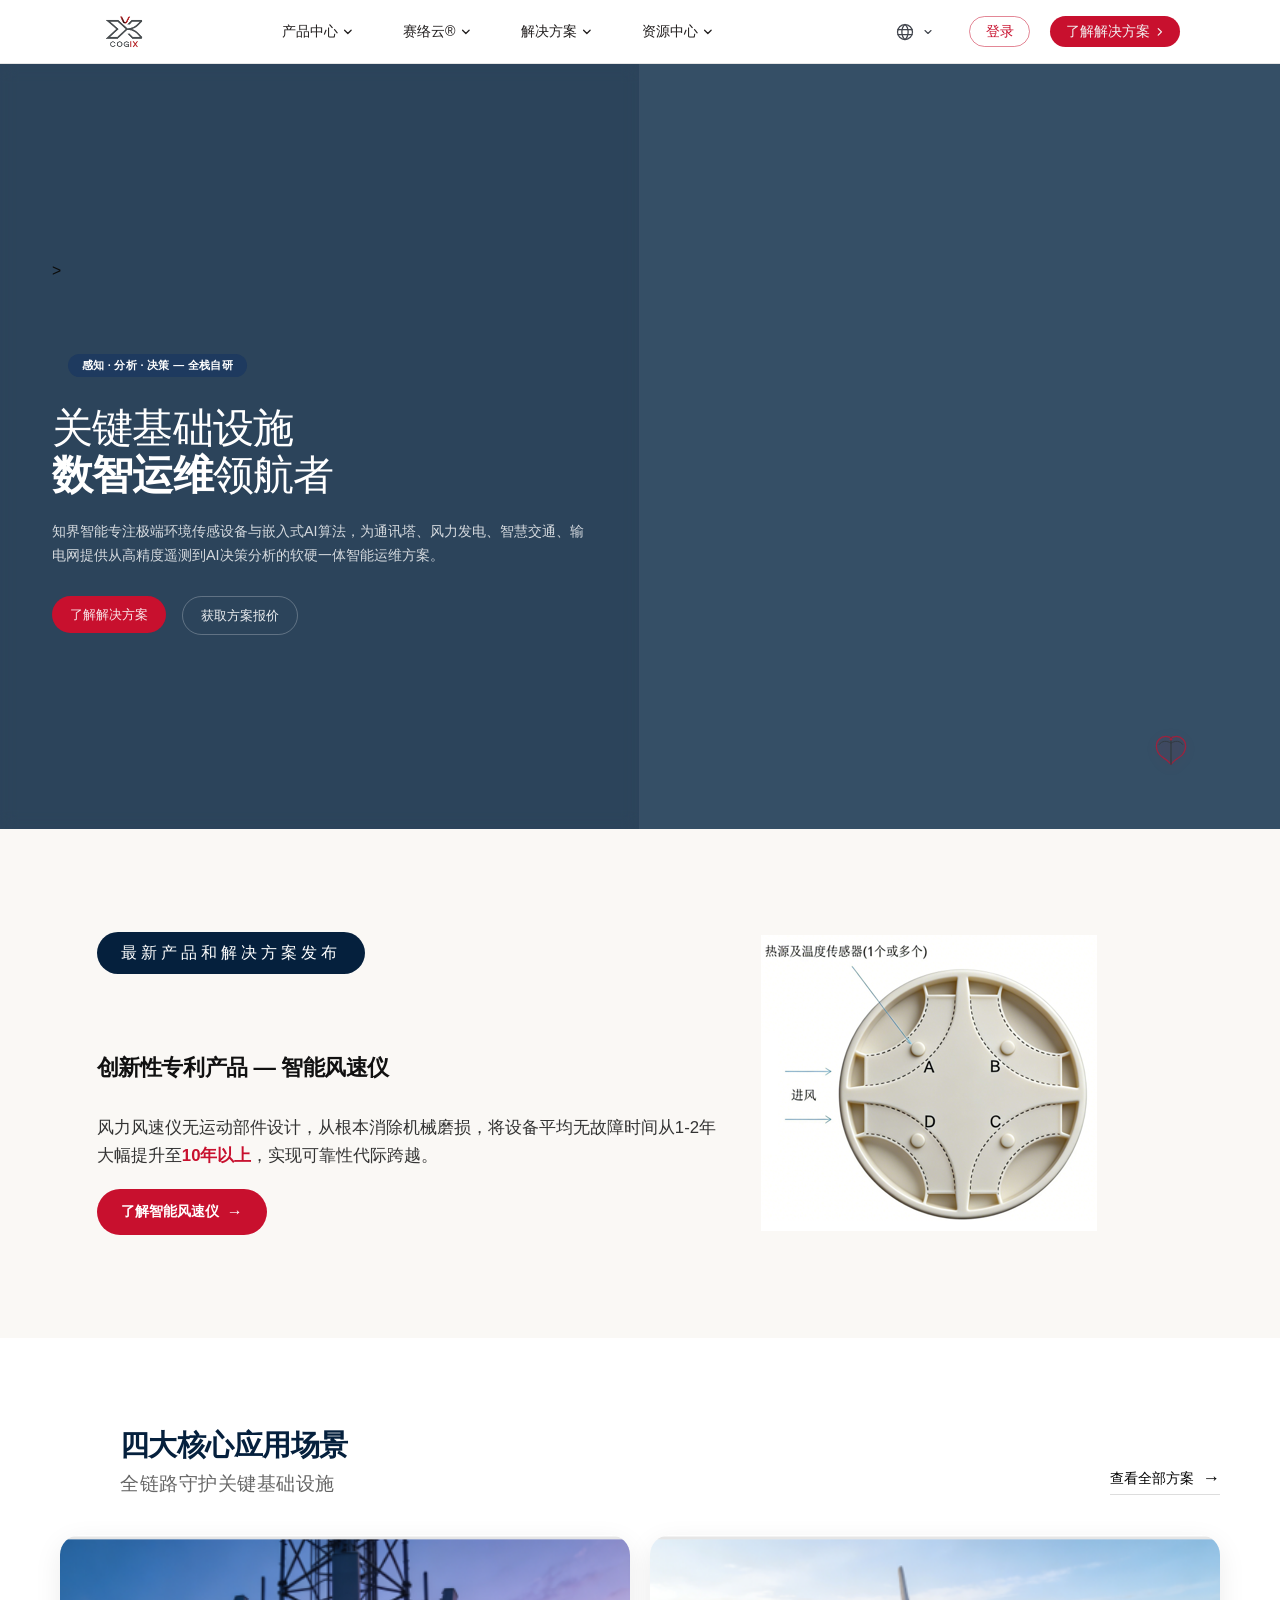
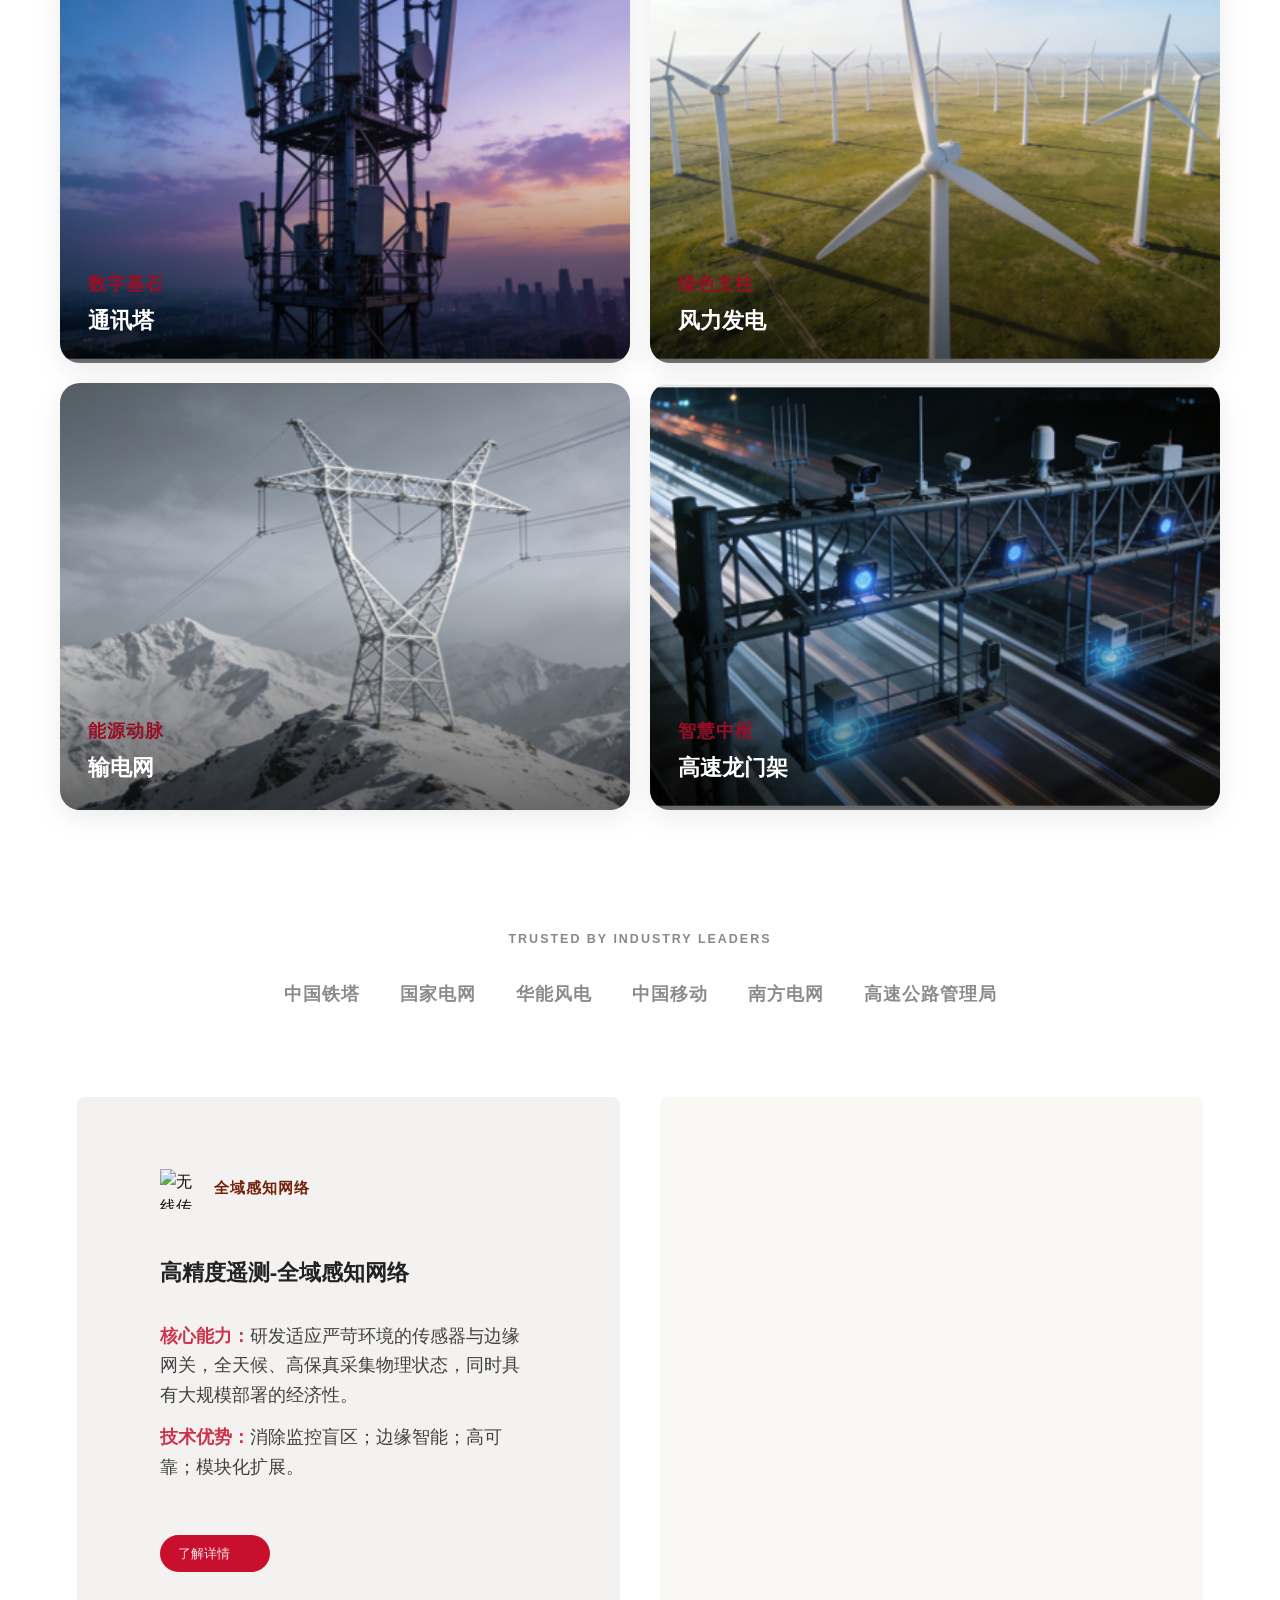
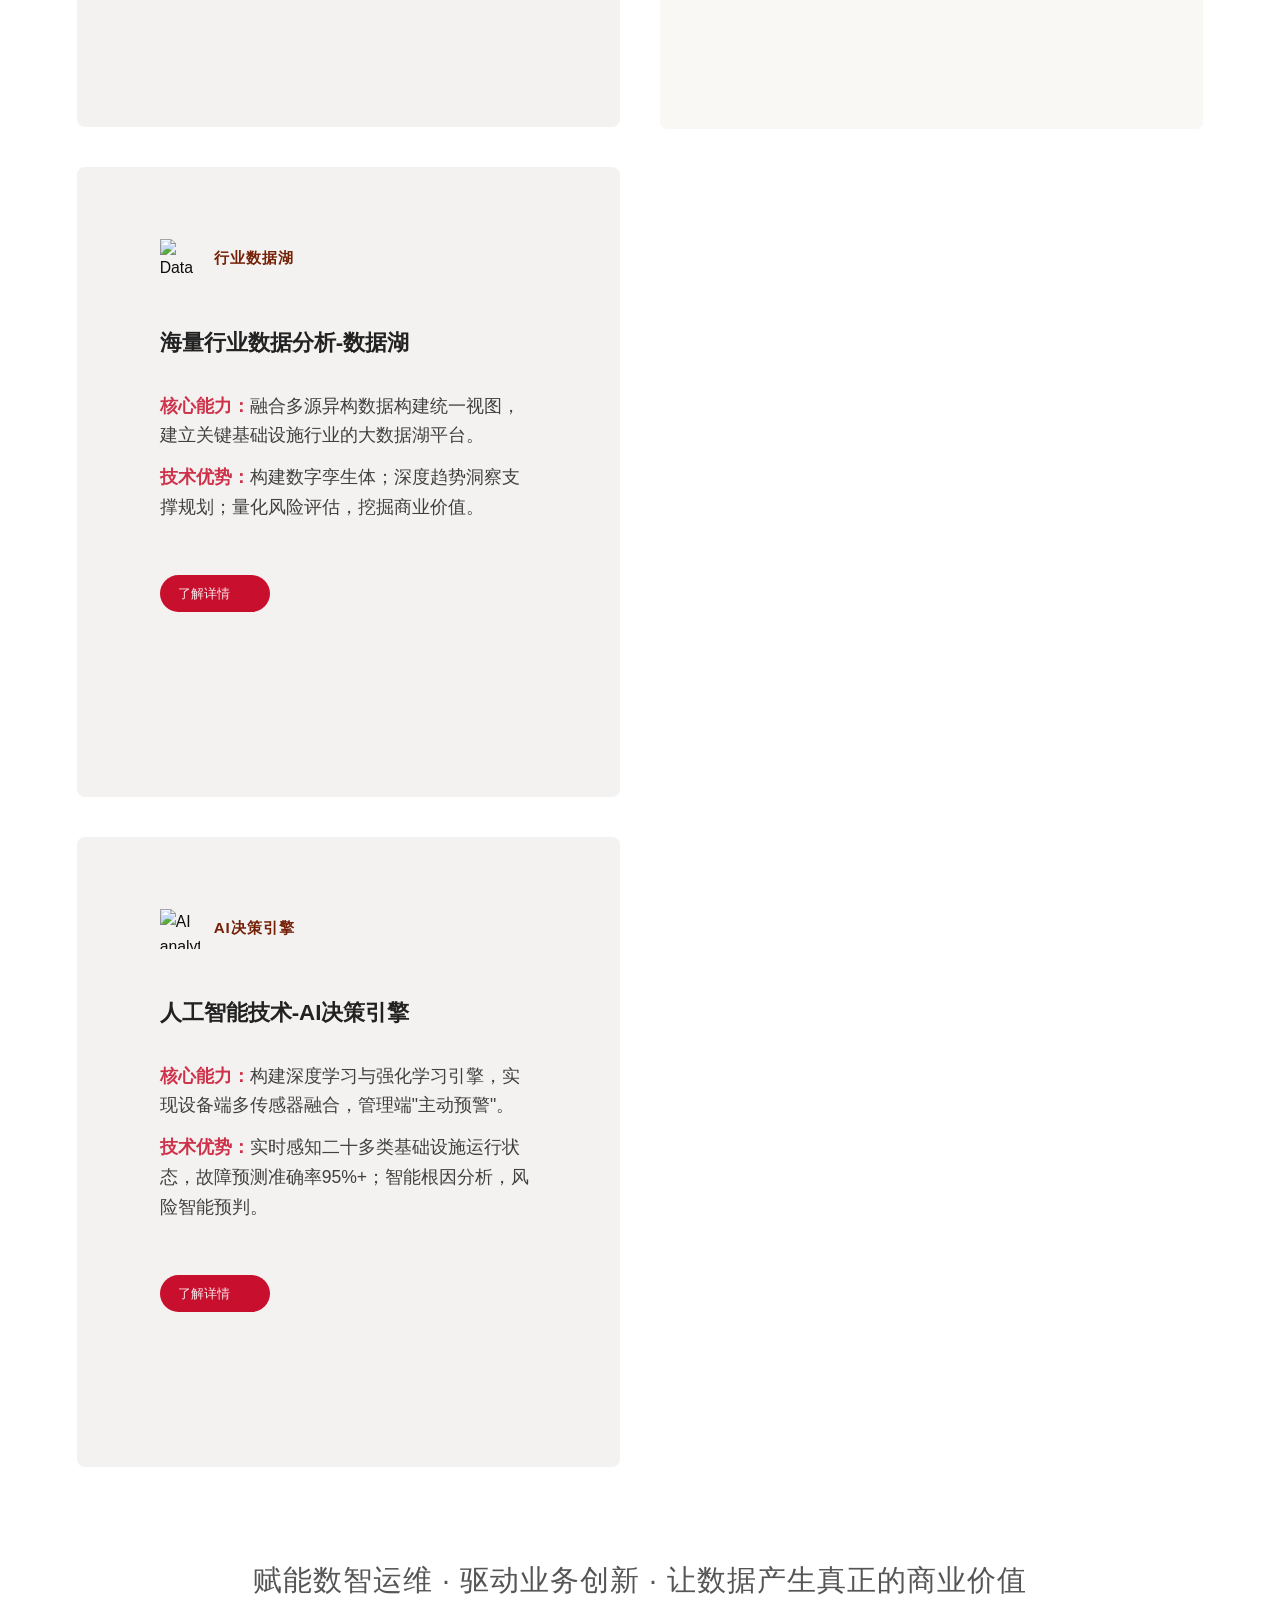
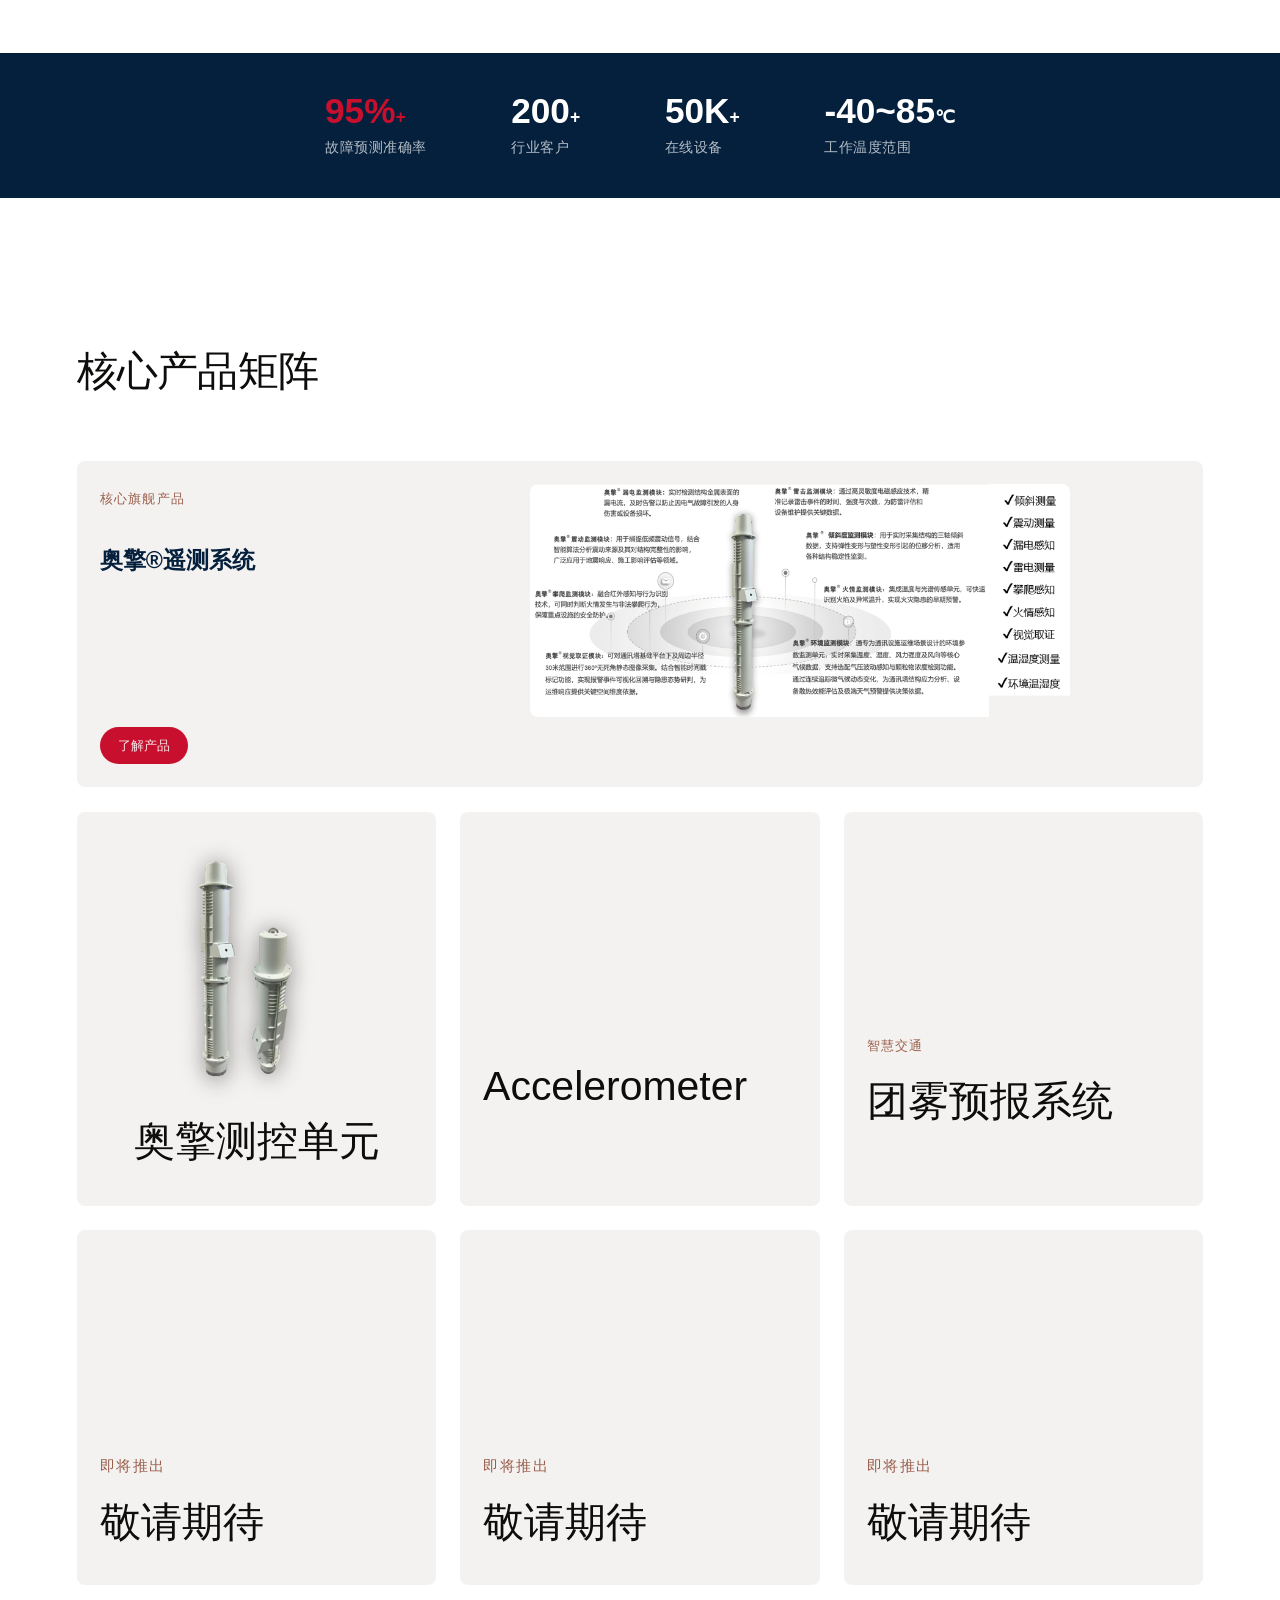
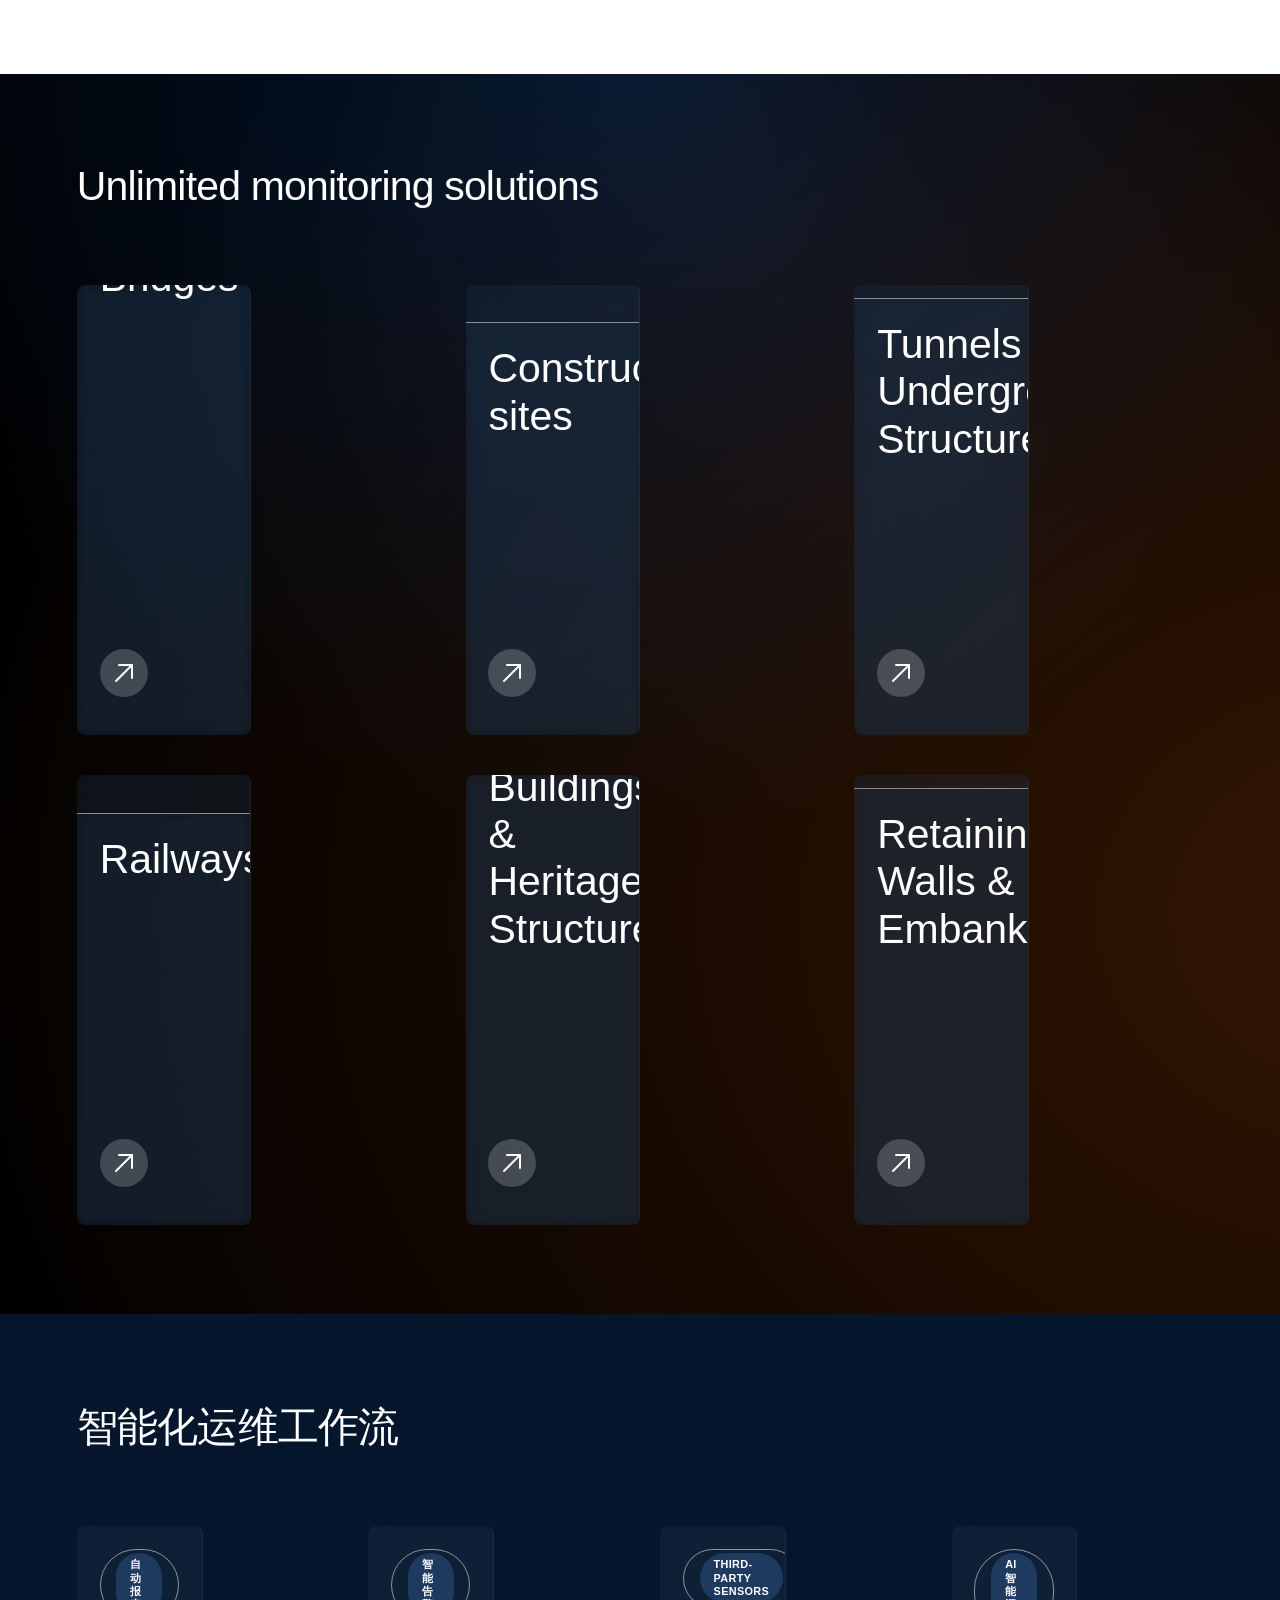
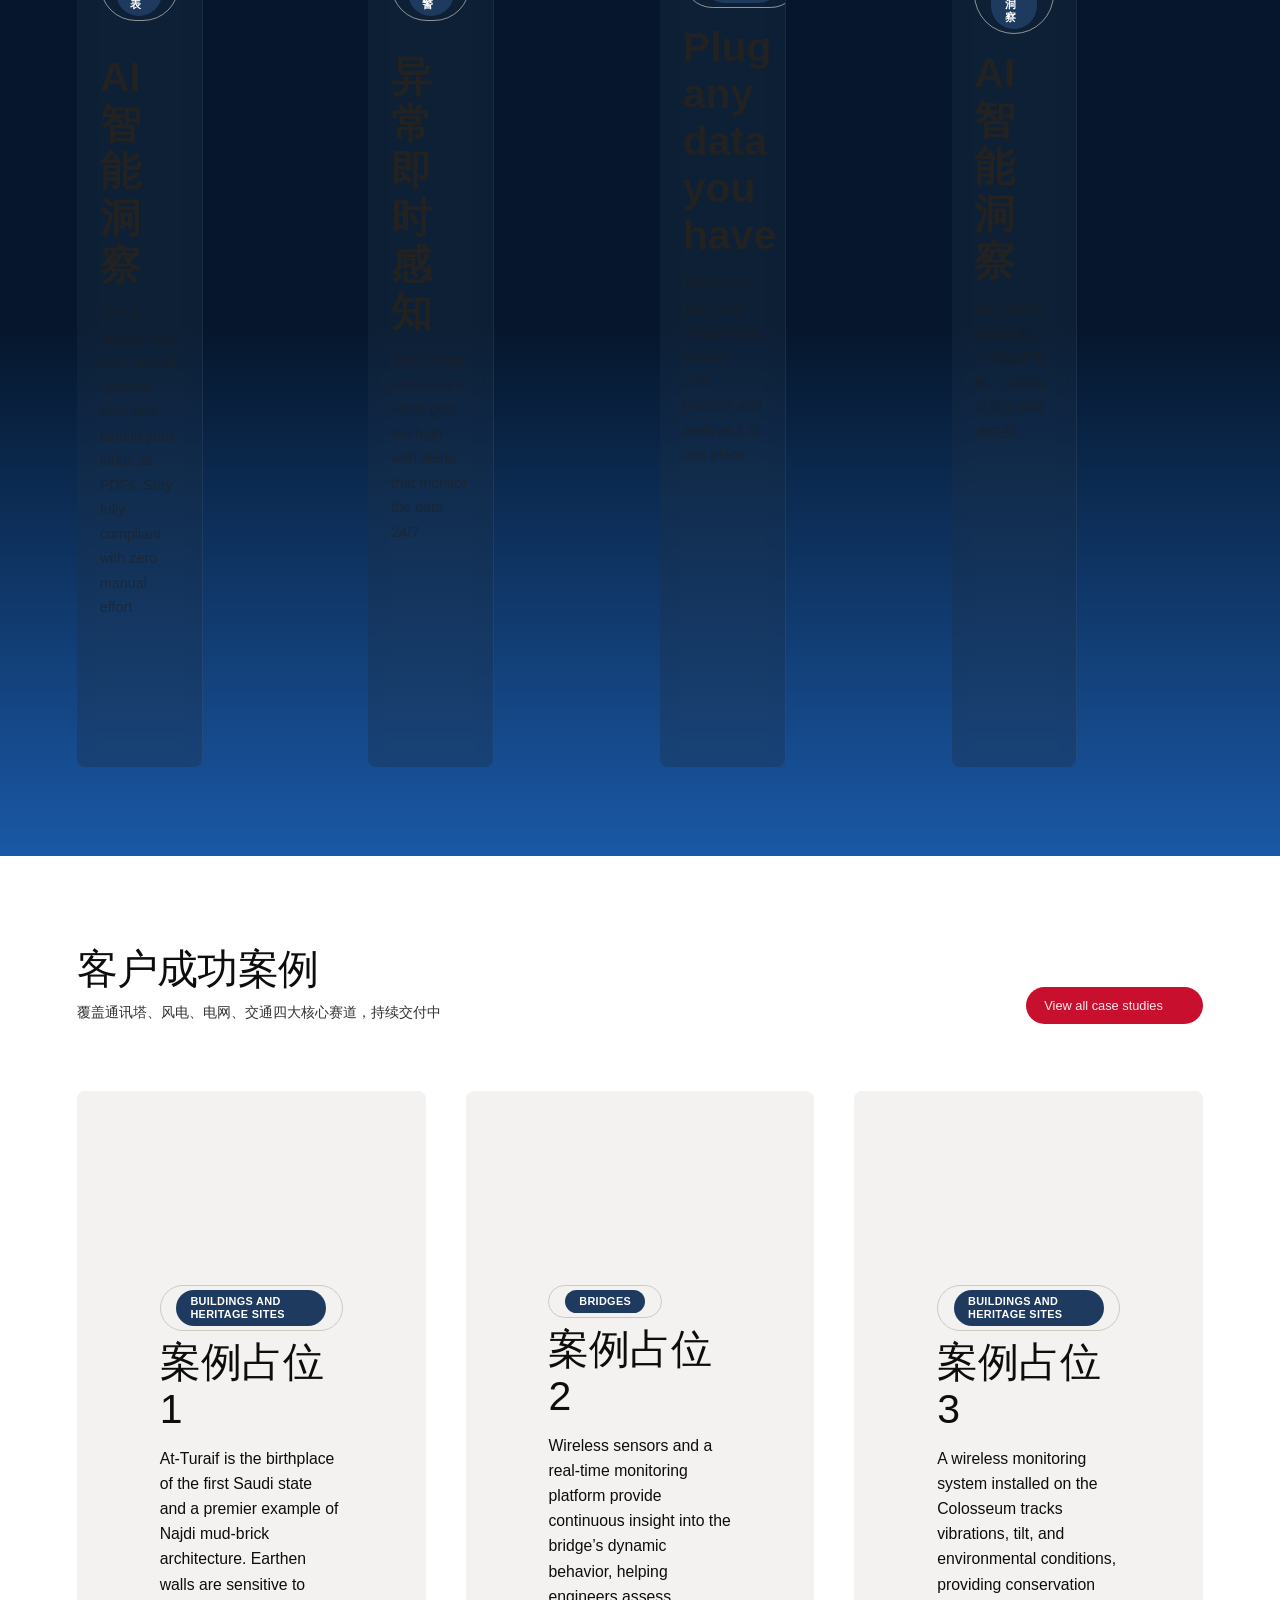
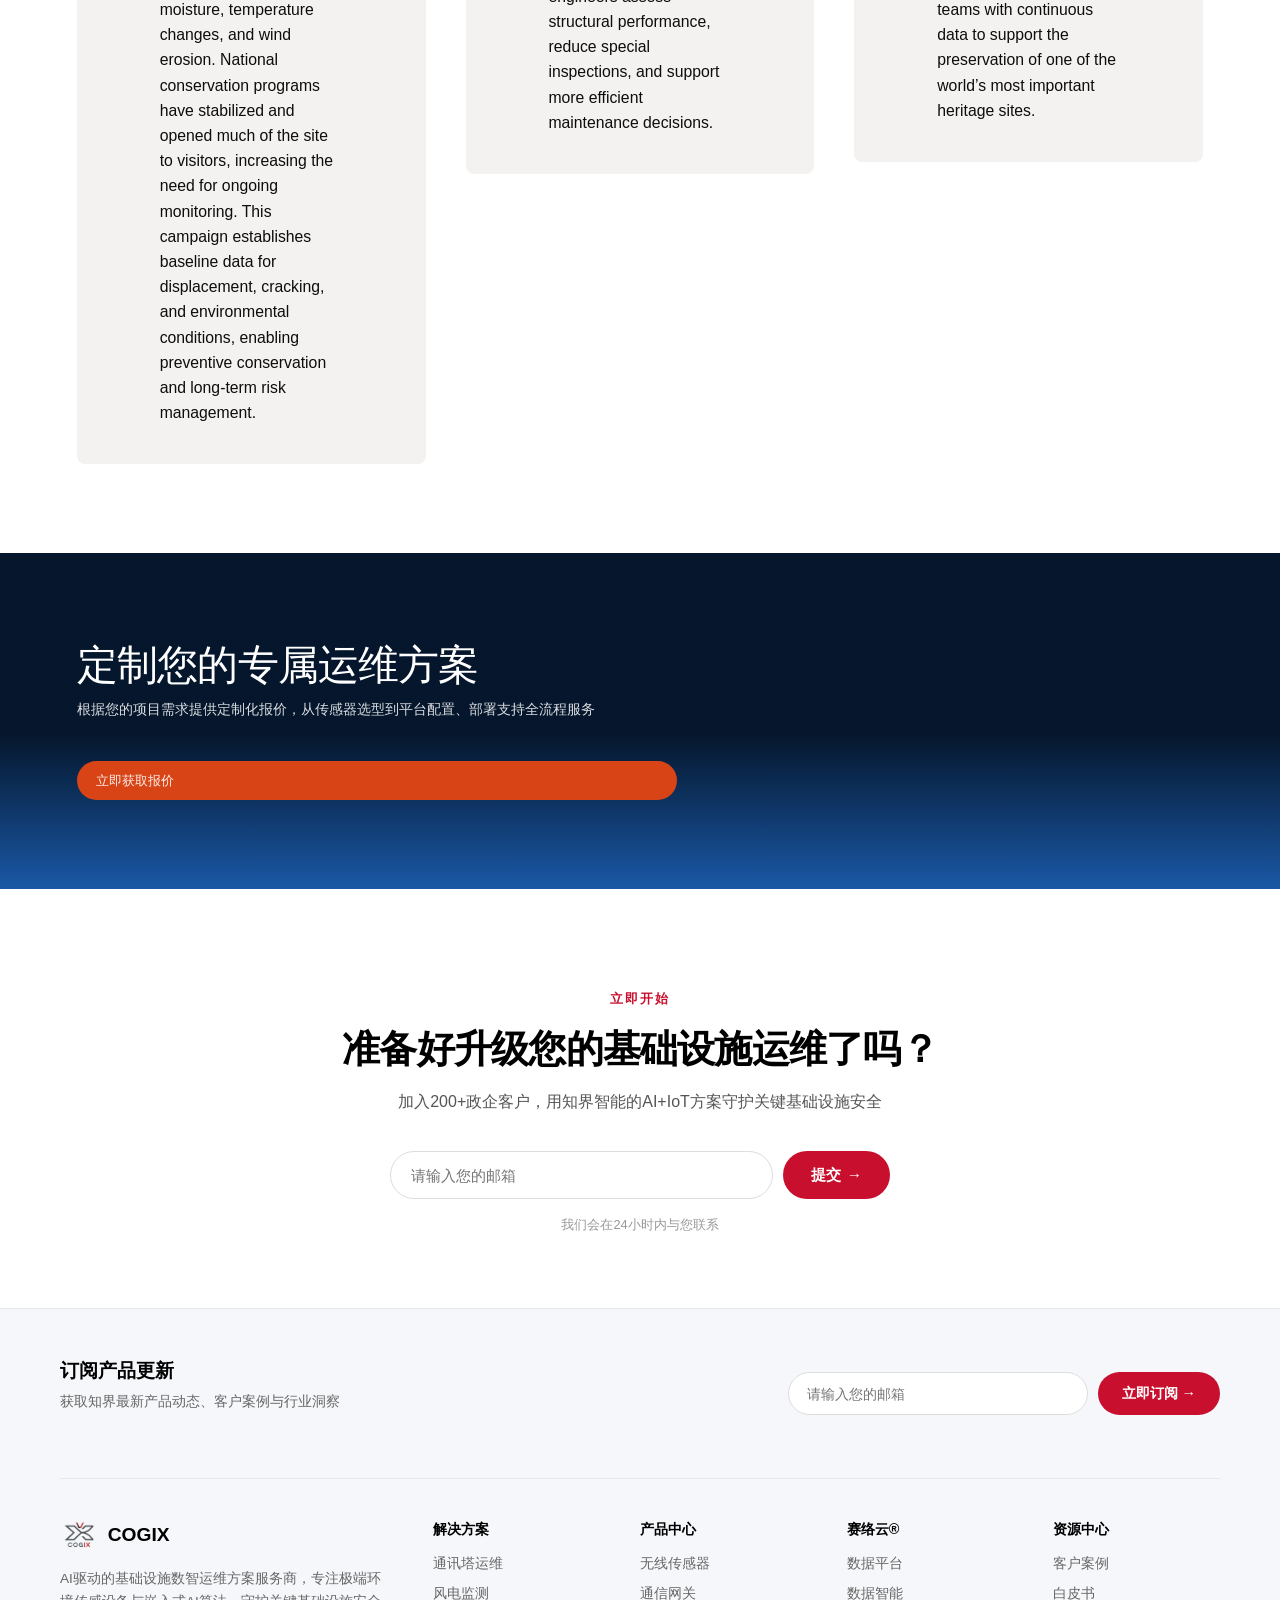
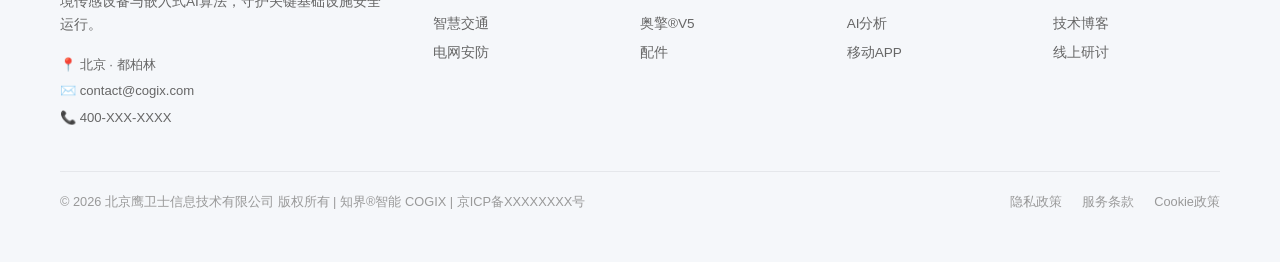
==== commit 243def87: "B6卡1定稿:产品图放大50%不超边界,产品名0.35rem无加粗" ====
--- a/index.html
+++ b/index.html
@@ -1388,7 +1388,7 @@
 
 
 
-<section class="section"><div class="container"><!--$--><div data-wf--row--general-variant="top-left" id="" STYLE="" class="row-component"><div class="row"><!--$--><div data-wf--column--variant="9-12" id="" STYLE="" class="col w-variant-42f3bbfc-b845-2d24-68dc-8d68e4f19bf2 col-sm-12"><div class="slot cc-column"><!--$--><div data-wf--heading--variant="h1" id="" STYLE="" class="heading-component"><h2 class="heading-text">核心产品矩阵</h2></div><!--/$--></div></div><!--/$--></div></div><!--/$--><!--$--><div data-wf--spacer--variant="large" ID="" STYLE="" class="spacer-component w-variant-ffac01ec-6632-6017-d6c8-9a8ba078b507"></div><!--/$--><div class="row"><div class="col"><div class="card" style="min-height:300px !important;"><div class="card-body"><div class="row" style="min-height:280px !important;"><div class="col col-sm-12"><!--$--><div data-wf--eyebrow--variant="orange" id="" STYLE="" class="eyebrow-component u-text-muted"><div class="eyebrow">核心旗舰产品<!--$--><br/><!--/$--></div></div><!--/$--><!--$--><div data-wf--heading--variant="h3" id="" STYLE="margin-top:24px;" class="heading-component w-variant-e61c31ea-9d69-c157-f49b-5a72c195f426"><h3 class="heading-text w-variant-e61c31ea-9d69-c157-f49b-5a72c195f426" style="font-size:1.45rem !important;font-weight:600 !important;color:#05203d !important;margin-top:-8px !important;">奥擎®遥测系统</h3></div><!--/$--><!--$--><div data-wf--rich-text--variant="inherit" id="" STYLE="" class="rich-text-component"><div class="rich-text w-richtext"></div></div><!--/$--><div class="row" style="display:flex;gap:16px;align-items:center;margin-top:auto;justify-content:flex-start;"><div class="col col-shrink"><!--$--><div data-wf--button--variant="primary" id="" STYLE="" class="button"><div aria-hidden="true" class="btn-text">了解产品</div><a href="/sensors/axe-std-lr-2-5-0" class="u-link-cover w-inline-block"><div class="u-sr-only">了解产品</div></a></div><!--/$--></div></div><!--$--><div style="display:inline-block;width:14px;"></div><!--/$--><!--$--></div><div class="col col-sm-6" style="position:relative;z-index:10;transform:translateX(-130px);width:180% !important;height:100%;display:flex;align-items:stretch;margin:0;padding:0;overflow:hidden;"><img src="/images/aoqing-product.png?v=13" style="width:100%;height:100%;object-fit:cover;display:block;border-radius:8px;margin:0;padding:0;" alt="奥擎®遥测系统" /></div></div></div></div></div></div><!--$--><div style="display:inline-block;width:14px;"></div><!--/$--><div class="w-dyn-list"><div role="list" class="row row-gap-md w-dyn-items"><div role="listitem" class="col col-lg-4 col-md-6 col-sm-12 w-dyn-item"><!--$--><div id="" STYLE="height: 100%;" class="card"><a aria-label="Tiltmeter" href="/sensors/tlt-std-lr-2-4-0" class="u-link-cover-white w-inline-block"></a><div class="card-body"><div class="row row-gap-md"><div class="col col-lg-9"><!--$--><div data-wf--image--settings-aspect-ratio="4x3" id="" STYLE="" class="img-component"><div class="img-component_bg-overlay custom-aspect-ratio-2"></div></div><!--/$--></div><div class="col col-lg-12"><!--$--><div data-wf--eyebrow--variant="orange" id="" STYLE="" class="eyebrow-component u-text-muted u-p-0"><div class="eyebrow">明星产品</div></div><!--/$--><!--$--><div data-wf--heading--variant="h4" id="" STYLE="" class="heading-component"><h3 class="heading-text w-variant-10a335cb-dfc1-f5bb-74a9-0b906877146f">Tiltmeter</h3></div><!--/$--></div></div></div></div><!--/$--></div><div role="listitem" class="col col-lg-4 col-md-6 col-sm-12 w-dyn-item"><!--$--><div id="" STYLE="height: 100%;" class="card"><a aria-label="Accelerometer" href="/sensors/axe-std-lr-2-5-0" class="u-link-cover-white w-inline-block"></a><div class="card-body"><div class="row row-gap-md"><div class="col col-lg-9"><!--$--><div data-wf--image--settings-aspect-ratio="4x3" id="" STYLE="" class="img-component"><div class="img-component_bg-overlay custom-aspect-ratio-2"></div></div><!--/$--></div><div class="col col-lg-12"><!--$--><div data-wf--eyebrow--variant="orange" id="" STYLE="" class="eyebrow-component u-text-muted u-p-0"><div class="eyebrow"></div></div><!--/$--><!--$--><div data-wf--heading--variant="h4" id="" STYLE="" class="heading-component"><h3 class="heading-text w-variant-10a335cb-dfc1-f5bb-74a9-0b906877146f">Accelerometer</h3></div><!--/$--></div></div></div></div><!--/$--></div><div role="listitem" class="col col-lg-4 col-md-6 col-sm-12 w-dyn-item"><!--$--><div id="" STYLE="height: 100%;" class="card"><a aria-label="Vibrometer" href="/sensors/deckvbr-std-2-0" class="u-link-cover-white w-inline-block"></a><div class="card-body"><div class="row row-gap-md"><div class="col col-lg-9"><!--$--><div data-wf--image--settings-aspect-ratio="4x3" id="" STYLE="" class="img-component"><div class="img-component_bg-overlay custom-aspect-ratio-2"></div></div><!--/$--></div><div class="col col-lg-12"><!--$--><div data-wf--eyebrow--variant="orange" id="" STYLE="" class="eyebrow-component u-text-muted u-p-0"><div class="eyebrow">智慧交通</div></div><!--/$--><!--$--><div data-wf--heading--variant="h4" id="" STYLE="" class="heading-component"><h3 class="heading-text w-variant-10a335cb-dfc1-f5bb-74a9-0b906877146f">团雾预报系统</h3></div><!--/$--></div></div></div></div><!--/$--></div><div role="listitem" class="col col-lg-4 col-md-6 col-sm-12 w-dyn-item"><!--$--><div id="" STYLE="height: 100%;" class="card"><a aria-label="Environmental sensor" href="/sensors/env-std-lr-1-1-0" class="u-link-cover-white w-inline-block"></a><div class="card-body"><div class="row row-gap-md"><div class="col col-lg-9"><!--$--><div data-wf--image--settings-aspect-ratio="4x3" id="" STYLE="" class="img-component"><div class="img-component_bg-overlay custom-aspect-ratio-2"></div></div><!--/$--></div><div class="col col-lg-12"><!--$--><div data-wf--eyebrow--variant="orange" id="" STYLE="" class="eyebrow-component u-text-muted u-p-0"><div class="eyebrow">即将推出</div></div><!--/$--><!--$--><div data-wf--heading--variant="h4" id="" STYLE="" class="heading-component"><h3 class="heading-text w-variant-10a335cb-dfc1-f5bb-74a9-0b906877146f">敬请期待</h3></div><!--/$--></div></div></div></div><!--/$--></div><div role="listitem" class="col col-lg-4 col-md-6 col-sm-12 w-dyn-item"><!--$--><div id="" STYLE="height: 100%;" class="card"><a aria-label="Dynamic Displacement Sensor" href="/sensors/deck002-x" class="u-link-cover-white w-inline-block"></a><div class="card-body"><div class="row row-gap-md"><div class="col col-lg-9"><!--$--><div data-wf--image--settings-aspect-ratio="4x3" id="" STYLE="" class="img-component"><div class="img-component_bg-overlay custom-aspect-ratio-2"></div></div><!--/$--></div><div class="col col-lg-12"><!--$--><div data-wf--eyebrow--variant="orange" id="" STYLE="" class="eyebrow-component u-text-muted u-p-0"><div class="eyebrow">即将推出</div></div><!--/$--><!--$--><div data-wf--heading--variant="h4" id="" STYLE="" class="heading-component"><h3 class="heading-text w-variant-10a335cb-dfc1-f5bb-74a9-0b906877146f">敬请期待</h3></div><!--/$--></div></div></div></div><!--/$--></div><div role="listitem" class="col col-lg-4 col-md-6 col-sm-12 w-dyn-item"><!--$--><div id="" STYLE="height: 100%;" class="card"><a aria-label="Communication Node" href="/sensors/scn-xxx-lr-2-3-0" class="u-link-cover-white w-inline-block"></a><div class="card-body"><div class="row row-gap-md"><div class="col col-lg-9"><!--$--><div data-wf--image--settings-aspect-ratio="4x3" id="" STYLE="" class="img-component"><div class="img-component_bg-overlay custom-aspect-ratio-2"></div></div><!--/$--></div><div class="col col-lg-12"><!--$--><div data-wf--eyebrow--variant="orange" id="" STYLE="" class="eyebrow-component u-text-muted u-p-0"><div class="eyebrow">即将推出</div></div><!--/$--><!--$--><div data-wf--heading--variant="h4" id="" STYLE="" class="heading-component"><h3 class="heading-text w-variant-10a335cb-dfc1-f5bb-74a9-0b906877146f">敬请期待</h3></div><!--/$--></div></div></div></div><!--/$--></div></div></div></div></section>
+<section class="section"><div class="container"><!--$--><div data-wf--row--general-variant="top-left" id="" STYLE="" class="row-component"><div class="row"><!--$--><div data-wf--column--variant="9-12" id="" STYLE="" class="col w-variant-42f3bbfc-b845-2d24-68dc-8d68e4f19bf2 col-sm-12"><div class="slot cc-column"><!--$--><div data-wf--heading--variant="h1" id="" STYLE="" class="heading-component"><h2 class="heading-text">核心产品矩阵</h2></div><!--/$--></div></div><!--/$--></div></div><!--/$--><!--$--><div data-wf--spacer--variant="large" ID="" STYLE="" class="spacer-component w-variant-ffac01ec-6632-6017-d6c8-9a8ba078b507"></div><!--/$--><div class="row"><div class="col"><div class="card" style="min-height:300px !important;"><div class="card-body"><div class="row" style="min-height:280px !important;"><div class="col col-sm-12"><!--$--><div data-wf--eyebrow--variant="orange" id="" STYLE="" class="eyebrow-component u-text-muted"><div class="eyebrow">核心旗舰产品<!--$--><br/><!--/$--></div></div><!--/$--><!--$--><div data-wf--heading--variant="h3" id="" STYLE="margin-top:24px;" class="heading-component w-variant-e61c31ea-9d69-c157-f49b-5a72c195f426"><h3 class="heading-text w-variant-e61c31ea-9d69-c157-f49b-5a72c195f426" style="font-size:1.45rem !important;font-weight:600 !important;color:#05203d !important;margin-top:-8px !important;">奥擎®遥测系统</h3></div><!--/$--><!--$--><div data-wf--rich-text--variant="inherit" id="" STYLE="" class="rich-text-component"><div class="rich-text w-richtext"></div></div><!--/$--><div class="row" style="display:flex;gap:16px;align-items:center;margin-top:auto;justify-content:flex-start;"><div class="col col-shrink"><!--$--><div data-wf--button--variant="primary" id="" STYLE="" class="button"><div aria-hidden="true" class="btn-text">了解产品</div><a href="/sensors/axe-std-lr-2-5-0" class="u-link-cover w-inline-block"><div class="u-sr-only">了解产品</div></a></div><!--/$--></div></div><!--$--><div style="display:inline-block;width:14px;"></div><!--/$--><!--$--></div><div class="col col-sm-6" style="position:relative;z-index:10;transform:translateX(-130px);width:180% !important;height:100%;display:flex;align-items:stretch;margin:0;padding:0;overflow:hidden;"><img src="/images/aoqing-product.png?v=13" style="width:100%;height:100%;object-fit:cover;display:block;border-radius:8px;margin:0;padding:0;" alt="奥擎®遥测系统" /></div></div></div></div></div></div><!--$--><div style="display:inline-block;width:14px;"></div><!--/$--><div class="w-dyn-list"><div role="list" class="row row-gap-md w-dyn-items"><div role="listitem" class="col col-lg-4 col-md-6 col-sm-12 w-dyn-item"><!--$--><div id="" STYLE="height: 100%;" class="card"><a aria-label="Tiltmeter" href="/sensors/tlt-std-lr-2-4-0" class="u-link-cover-white w-inline-block"></a><div class="card-body" style="display:flex;flex-direction:column;align-items:center;justify-content:center;padding:24px;"><div class="col col-lg-9" style="display:flex;justify-content:center;width:100%;"><img src="/images/aoqing-unit.png?v=2" style="width:auto;max-height:270px;max-width:90%;object-fit:contain;display:block;" alt="奥擎测控单元" /></div><div class="col col-lg-12" style="text-align:center;margin-top:12px;"><div data-wf--heading--variant="h4" id="" STYLE="" class="heading-component"><h3 class="heading-text w-variant-10a335cb-dfc1-f5bb-74a9-0b906877146f" style="font-size:0.35rem;font-weight:normal;">奥擎测控单元</h3></div></div></div></div><!--/$--></div><div role="listitem" class="col col-lg-4 col-md-6 col-sm-12 w-dyn-item"><!--$--><div id="" STYLE="height: 100%;" class="card"><a aria-label="Accelerometer" href="/sensors/axe-std-lr-2-5-0" class="u-link-cover-white w-inline-block"></a><div class="card-body"><div class="row row-gap-md"><div class="col col-lg-9"><!--$--><div data-wf--image--settings-aspect-ratio="4x3" id="" STYLE="" class="img-component"><div class="img-component_bg-overlay custom-aspect-ratio-2"></div></div><!--/$--></div><div class="col col-lg-12"><!--$--><div data-wf--eyebrow--variant="orange" id="" STYLE="" class="eyebrow-component u-text-muted u-p-0"><div class="eyebrow"></div></div><!--/$--><!--$--><div data-wf--heading--variant="h4" id="" STYLE="" class="heading-component"><h3 class="heading-text w-variant-10a335cb-dfc1-f5bb-74a9-0b906877146f">Accelerometer</h3></div><!--/$--></div></div></div></div><!--/$--></div><div role="listitem" class="col col-lg-4 col-md-6 col-sm-12 w-dyn-item"><!--$--><div id="" STYLE="height: 100%;" class="card"><a aria-label="Vibrometer" href="/sensors/deckvbr-std-2-0" class="u-link-cover-white w-inline-block"></a><div class="card-body"><div class="row row-gap-md"><div class="col col-lg-9"><!--$--><div data-wf--image--settings-aspect-ratio="4x3" id="" STYLE="" class="img-component"><div class="img-component_bg-overlay custom-aspect-ratio-2"></div></div><!--/$--></div><div class="col col-lg-12"><!--$--><div data-wf--eyebrow--variant="orange" id="" STYLE="" class="eyebrow-component u-text-muted u-p-0"><div class="eyebrow">智慧交通</div></div><!--/$--><!--$--><div data-wf--heading--variant="h4" id="" STYLE="" class="heading-component"><h3 class="heading-text w-variant-10a335cb-dfc1-f5bb-74a9-0b906877146f">团雾预报系统</h3></div><!--/$--></div></div></div></div><!--/$--></div><div role="listitem" class="col col-lg-4 col-md-6 col-sm-12 w-dyn-item"><!--$--><div id="" STYLE="height: 100%;" class="card"><a aria-label="Environmental sensor" href="/sensors/env-std-lr-1-1-0" class="u-link-cover-white w-inline-block"></a><div class="card-body"><div class="row row-gap-md"><div class="col col-lg-9"><!--$--><div data-wf--image--settings-aspect-ratio="4x3" id="" STYLE="" class="img-component"><div class="img-component_bg-overlay custom-aspect-ratio-2"></div></div><!--/$--></div><div class="col col-lg-12"><!--$--><div data-wf--eyebrow--variant="orange" id="" STYLE="" class="eyebrow-component u-text-muted u-p-0"><div class="eyebrow" style="font-size:0.95rem;font-weight:500;">即将推出</div></div><!--/$--><div data-wf--heading--variant="h4" id="" STYLE="" class="heading-component"><h3 class="heading-text w-variant-10a335cb-dfc1-f5bb-74a9-0b906877146f" style="font-size:0.95rem;font-weight:500;color:inherit;">敬请期待</h3></div><!--/$--></div></div></div></div><!--/$--></div><div role="listitem" class="col col-lg-4 col-md-6 col-sm-12 w-dyn-item"><!--$--><div id="" STYLE="height: 100%;" class="card"><a aria-label="Dynamic Displacement Sensor" href="/sensors/deck002-x" class="u-link-cover-white w-inline-block"></a><div class="card-body"><div class="row row-gap-md"><div class="col col-lg-9"><!--$--><div data-wf--image--settings-aspect-ratio="4x3" id="" STYLE="" class="img-component"><div class="img-component_bg-overlay custom-aspect-ratio-2"></div></div><!--/$--></div><div class="col col-lg-12"><!--$--><div data-wf--eyebrow--variant="orange" id="" STYLE="" class="eyebrow-component u-text-muted u-p-0"><div class="eyebrow" style="font-size:0.95rem;font-weight:500;">即将推出</div></div><!--/$--><div data-wf--heading--variant="h4" id="" STYLE="" class="heading-component"><h3 class="heading-text w-variant-10a335cb-dfc1-f5bb-74a9-0b906877146f" style="font-size:0.95rem;font-weight:500;color:inherit;">敬请期待</h3></div><!--/$--></div></div></div></div><!--/$--></div><div role="listitem" class="col col-lg-4 col-md-6 col-sm-12 w-dyn-item"><!--$--><div id="" STYLE="height: 100%;" class="card"><a aria-label="Communication Node" href="/sensors/scn-xxx-lr-2-3-0" class="u-link-cover-white w-inline-block"></a><div class="card-body"><div class="row row-gap-md"><div class="col col-lg-9"><!--$--><div data-wf--image--settings-aspect-ratio="4x3" id="" STYLE="" class="img-component"><div class="img-component_bg-overlay custom-aspect-ratio-2"></div></div><!--/$--></div><div class="col col-lg-12"><!--$--><div data-wf--eyebrow--variant="orange" id="" STYLE="" class="eyebrow-component u-text-muted u-p-0"><div class="eyebrow" style="font-size:0.95rem;font-weight:500;">即将推出</div></div><!--/$--><div data-wf--heading--variant="h4" id="" STYLE="" class="heading-component"><h3 class="heading-text w-variant-10a335cb-dfc1-f5bb-74a9-0b906877146f" style="font-size:0.95rem;font-weight:500;color:inherit;">敬请期待</h3></div><!--/$--></div></div></div></div><!--/$--></div></div></div></div></section>
 <section data-wf--section--variant="secondary" id="" STYLE="background: radial-gradient(118.87% 98.96% at 108.85% 67.81%, rgba(254, 109, 12, 0.20) 0%, rgba(226, 254, 12, 0.00) 100%), radial-gradient(61.32% 61.32% at 50% 0%, rgba(12, 118, 254, 0.20) 0%, rgba(0, 0, 0, 0.20) 100%), #000;" class="section w-variant-55512bce-64ab-f0a6-5262-b369384d98ff"><div class="container"><div class="slot cc-section"><!--$--><div data-wf--row--general-variant="top-left" id="" STYLE="" class="row-component"><div class="row"><!--$--><div data-wf--column--variant="base" id="" STYLE="" class="col col-md-12"><div class="slot cc-column"><!--$--><div data-wf--heading--variant="h1" id="" STYLE="" class="heading-component"><h2 class="heading-text">Unlimited monitoring solutions</h2></div><!--/$--><!--$--><div data-wf--spacer--variant="large" ID="" STYLE="" class="spacer-component w-variant-ffac01ec-6632-6017-d6c8-9a8ba078b507"></div><!--/$--></div></div><!--/$--></div></div><!--/$--><!--$--><div data-wf--row--general-variant="top-left" id="" STYLE="" class="row-component"><div class="row"><!--$--><div data-wf--column--variant="4-12" id="" STYLE="" class="col w-variant-568b6c0b-6c44-a6d4-4da9-e9e3bb9df927 col-md-6 col-sm-12"><div class="slot cc-column"><!--$--><div id="" STYLE="" class="card u-bg-glass"><div class="slot cc-card"><div class="card-body-wrapper"><div class="card-body-collapsed"><div class="row"><div class="col"><!--$--><div data-wf--heading--variant="h4" id="" STYLE="" class="heading-component"><h3 class="heading-text w-variant-10a335cb-dfc1-f5bb-74a9-0b906877146f">Bridges</h3></div><!--/$--><!--$--><div data-wf--rich-text--variant="paragraph-sm" id="" STYLE="" class="rich-text-component w-variant-8ff65455-49b5-9df9-0339-063a58c55d9d u-text-muted u-hover-hidden"><div class="rich-text w-variant-8ff65455-49b5-9df9-0339-063a58c55d9d w-richtext"><p>Monitor tilt, vibrations, modal frequencies, and displacement with high-precision wireless sensors. Perfect for managing aging infrastructure, scheduling preventive maintenance, and preventing failures.</p></div></div><!--/$--></div><div class="col col-shrink"><div class="cc-card-arrow-wrapper"><div class="cc-card-arrow w-embed"><svg xmlns="http://www.w3.org/2000/svg" viewBox="0 0 256 256"><rect width="256" height="256" fill="none"/><line x1="64" y1="192" x2="192" y2="64" fill="none" stroke="currentColor" stroke-linecap="round" stroke-linejoin="round" stroke-width="16"/><polyline points="88 64 192 64 192 168" fill="none" stroke="currentColor" stroke-linecap="round" stroke-linejoin="round" stroke-width="16"/></svg></div></div></div></div></div><!--$--><div data-wf--image--settings-aspect-ratio="background" id="" STYLE="" class="img-component w-variant-c892e5c6-3430-adda-35a3-e4d1e3803d78"><img class="u-img-cover" src="https://cdn.prod.website-files.com/66335a2c5696aeb195a3c230/69a57b8c739bf1a1a9795946_Rectangle%2010-4.avif" width="Auto" alt="Real-time structural monitoring deployment on a civil engineering project" sizes="(max-width: 2000px) 100vw, 2000px" data-wf--image-fit--image-fit="base" loading="lazy" fetchpriority="low" srcset="https://cdn.prod.website-files.com/66335a2c5696aeb195a3c230/69a57b8c739bf1a1a9795946_Rectangle%2010-4-p-500.avif 500w, https://cdn.prod.website-files.com/66335a2c5696aeb195a3c230/69a57b8c739bf1a1a9795946_Rectangle%2010-4.avif 800w"/><div class="img-component_bg-overlay custom-aspect-ratio-2"></div></div><!--/$--></div></div><a target="Solutions for bridges" href="/solutions/bridges" class="u-link-cover w-inline-block"><div class="u-sr-only">Learn more</div></a></div><!--/$--></div></div><!--/$--><!--$--><div data-wf--column--variant="4-12" id="" STYLE="" class="col w-variant-568b6c0b-6c44-a6d4-4da9-e9e3bb9df927 col-md-6 col-sm-12"><div class="slot cc-column"><!--$--><div id="" STYLE="" class="card u-bg-glass"><div class="slot cc-card"><!--$--><div data-wf--image--settings-aspect-ratio="background" id="" STYLE="" class="img-component w-variant-c892e5c6-3430-adda-35a3-e4d1e3803d78"><img class="u-img-cover" src="https://cdn.prod.website-files.com/66335a2c5696aeb195a3c230/686d401ece7f742226962434_AdobeStock_275280825.jpeg" width="Auto" alt="Foto stock – cantiere e monitoraggio" sizes="(max-width: 2000px) 100vw, 2000px" data-wf--image-fit--image-fit="base" loading="lazy" fetchpriority="" srcset="https://cdn.prod.website-files.com/66335a2c5696aeb195a3c230/686d401ece7f742226962434_AdobeStock_275280825-p-500.jpeg 500w, https://cdn.prod.website-files.com/66335a2c5696aeb195a3c230/686d401ece7f742226962434_AdobeStock_275280825-p-800.jpeg 800w, https://cdn.prod.website-files.com/66335a2c5696aeb195a3c230/686d401ece7f742226962434_AdobeStock_275280825-p-1080.jpeg 1080w, https://cdn.prod.website-files.com/66335a2c5696aeb195a3c230/686d401ece7f742226962434_AdobeStock_275280825-p-1600.jpeg 1600w, https://cdn.prod.website-files.com/66335a2c5696aeb195a3c230/686d401ece7f742226962434_AdobeStock_275280825-p-2000.jpeg 2000w, https://cdn.prod.website-files.com/66335a2c5696aeb195a3c230/686d401ece7f742226962434_AdobeStock_275280825-p-2600.jpeg 2600w, https://cdn.prod.website-files.com/66335a2c5696aeb195a3c230/686d401ece7f742226962434_AdobeStock_275280825-p-3200.jpeg 3200w, https://cdn.prod.website-files.com/66335a2c5696aeb195a3c230/686d401ece7f742226962434_AdobeStock_275280825.jpeg 4096w"/><div class="img-component_bg-overlay custom-aspect-ratio-2"></div></div><!--/$--><div class="card-body-wrapper"><div class="card-body-collapsed"><div class="row"><div class="col"><!--$--><div data-wf--heading--variant="h4" id="" STYLE="" class="heading-component"><h3 class="heading-text w-variant-10a335cb-dfc1-f5bb-74a9-0b906877146f">Construction sites</h3></div><!--/$--><!--$--><div data-wf--rich-text--variant="paragraph-sm" id="" STYLE="" class="rich-text-component w-variant-8ff65455-49b5-9df9-0339-063a58c55d9d u-text-muted u-hover-hidden"><div class="rich-text w-variant-8ff65455-49b5-9df9-0339-063a58c55d9d w-richtext"><p>Track ground settlement, structure tilt, and vibration impact in active construction zones. Monitor temporary works, excavations, and load tests with a complete remote monitoring solution.</p></div></div><!--/$--></div><div class="col col-shrink"><div class="cc-card-arrow-wrapper"><div class="cc-card-arrow w-embed"><svg xmlns="http://www.w3.org/2000/svg" viewBox="0 0 256 256"><rect width="256" height="256" fill="none"/><line x1="64" y1="192" x2="192" y2="64" fill="none" stroke="currentColor" stroke-linecap="round" stroke-linejoin="round" stroke-width="16"/><polyline points="88 64 192 64 192 168" fill="none" stroke="currentColor" stroke-linecap="round" stroke-linejoin="round" stroke-width="16"/></svg></div></div></div></div></div><!--$--><div data-wf--image--settings-aspect-ratio="background" id="" STYLE="" class="img-component w-variant-c892e5c6-3430-adda-35a3-e4d1e3803d78"><img class="u-img-cover" src="https://cdn.prod.website-files.com/66335a2c5696aeb195a3c230/69a57b8cabde7714e1129b05_Rectangle%2010.avif" width="Auto" alt="Sensor installation on a monitored structure for real-time data collection" sizes="(max-width: 2000px) 100vw, 2000px" data-wf--image-fit--image-fit="base" loading="lazy" fetchpriority="low" srcset="https://cdn.prod.website-files.com/66335a2c5696aeb195a3c230/69a57b8cabde7714e1129b05_Rectangle%2010-p-500.avif 500w, https://cdn.prod.website-files.com/66335a2c5696aeb195a3c230/69a57b8cabde7714e1129b05_Rectangle%2010.avif 800w"/><div class="img-component_bg-overlay custom-aspect-ratio-2"></div></div><!--/$--></div></div><a target="Solutions for construction sites" href="/solutions/constructions" class="u-link-cover w-inline-block"><div class="u-sr-only">Learn more</div></a></div><!--/$--></div></div><!--/$--><!--$--><div data-wf--column--variant="4-12" id="" STYLE="" class="col w-variant-568b6c0b-6c44-a6d4-4da9-e9e3bb9df927 col-md-6 col-sm-12"><div class="slot cc-column"><!--$--><div id="" STYLE="" class="card u-bg-glass"><div class="slot cc-card"><!--$--><div data-wf--image--settings-aspect-ratio="background" id="" STYLE="" class="img-component w-variant-c892e5c6-3430-adda-35a3-e4d1e3803d78"><img class="u-img-cover" src="https://cdn.prod.website-files.com/66335a2c5696aeb195a3c230/686d401ece7f742226962434_AdobeStock_275280825.jpeg" width="Auto" alt="Foto stock – cantiere e monitoraggio" sizes="(max-width: 2000px) 100vw, 2000px" data-wf--image-fit--image-fit="base" loading="lazy" fetchpriority="" srcset="https://cdn.prod.website-files.com/66335a2c5696aeb195a3c230/686d401ece7f742226962434_AdobeStock_275280825-p-500.jpeg 500w, https://cdn.prod.website-files.com/66335a2c5696aeb195a3c230/686d401ece7f742226962434_AdobeStock_275280825-p-800.jpeg 800w, https://cdn.prod.website-files.com/66335a2c5696aeb195a3c230/686d401ece7f742226962434_AdobeStock_275280825-p-1080.jpeg 1080w, https://cdn.prod.website-files.com/66335a2c5696aeb195a3c230/686d401ece7f742226962434_AdobeStock_275280825-p-1600.jpeg 1600w, https://cdn.prod.website-files.com/66335a2c5696aeb195a3c230/686d401ece7f742226962434_AdobeStock_275280825-p-2000.jpeg 2000w, https://cdn.prod.website-files.com/66335a2c5696aeb195a3c230/686d401ece7f742226962434_AdobeStock_275280825-p-2600.jpeg 2600w, https://cdn.prod.website-files.com/66335a2c5696aeb195a3c230/686d401ece7f742226962434_AdobeStock_275280825-p-3200.jpeg 3200w, https://cdn.prod.website-files.com/66335a2c5696aeb195a3c230/686d401ece7f742226962434_AdobeStock_275280825.jpeg 4096w"/><div class="img-component_bg-overlay custom-aspect-ratio-2"></div></div><!--/$--><div class="card-body-wrapper"><div class="card-body-collapsed"><div class="row"><div class="col"><!--$--><div data-wf--heading--variant="h4" id="" STYLE="" class="heading-component"><h3 class="heading-text w-variant-10a335cb-dfc1-f5bb-74a9-0b906877146f">Tunnels &amp; Underground Structures</h3></div><!--/$--><!--$--><div data-wf--rich-text--variant="paragraph-sm" id="" STYLE="" class="rich-text-component w-variant-8ff65455-49b5-9df9-0339-063a58c55d9d u-text-muted u-hover-hidden"><div class="rich-text w-variant-8ff65455-49b5-9df9-0339-063a58c55d9d w-richtext"><p>Use wireless tiltmeters and displacement sensors to detect convergence, rotation, and wall movement in tunnels, shafts, and galleries.</p></div></div><!--/$--></div><div class="col col-shrink"><div class="cc-card-arrow-wrapper"><div class="cc-card-arrow w-embed"><svg xmlns="http://www.w3.org/2000/svg" viewBox="0 0 256 256"><rect width="256" height="256" fill="none"/><line x1="64" y1="192" x2="192" y2="64" fill="none" stroke="currentColor" stroke-linecap="round" stroke-linejoin="round" stroke-width="16"/><polyline points="88 64 192 64 192 168" fill="none" stroke="currentColor" stroke-linecap="round" stroke-linejoin="round" stroke-width="16"/></svg></div></div></div></div></div><!--$--><div data-wf--image--settings-aspect-ratio="background" id="" STYLE="" class="img-component w-variant-c892e5c6-3430-adda-35a3-e4d1e3803d78"><img class="u-img-cover" src="https://cdn.prod.website-files.com/66335a2c5696aeb195a3c230/69a57b8c2a0431eeedae8aae_Rectangle%2010-2.avif" width="Auto" alt="Engineering team reviewing monitoring data from deployed sensor network" sizes="(max-width: 2000px) 100vw, 2000px" data-wf--image-fit--image-fit="base" loading="lazy" fetchpriority="low" srcset="https://cdn.prod.website-files.com/66335a2c5696aeb195a3c230/69a57b8c2a0431eeedae8aae_Rectangle%2010-2-p-500.avif 500w, https://cdn.prod.website-files.com/66335a2c5696aeb195a3c230/69a57b8c2a0431eeedae8aae_Rectangle%2010-2.avif 800w"/><div class="img-component_bg-overlay custom-aspect-ratio-2"></div></div><!--/$--></div></div><a target="Solutions for tunnels &amp; underground structures" href="/solutions/tunnels-and-underground-structures" class="u-link-cover w-inline-block"><div class="u-sr-only">Learn more</div></a></div><!--/$--></div></div><!--/$--><!--$--><div data-wf--column--variant="4-12" id="" STYLE="" class="col w-variant-568b6c0b-6c44-a6d4-4da9-e9e3bb9df927 col-md-6 col-sm-12"><div class="slot cc-column"><!--$--><div id="" STYLE="" class="card u-bg-glass"><div class="slot cc-card"><!--$--><div data-wf--image--settings-aspect-ratio="background" id="" STYLE="" class="img-component w-variant-c892e5c6-3430-adda-35a3-e4d1e3803d78"><img class="u-img-cover" src="https://cdn.prod.website-files.com/66335a2c5696aeb195a3c230/686d401ece7f742226962434_AdobeStock_275280825.jpeg" width="Auto" alt="Foto stock – cantiere e monitoraggio" sizes="(max-width: 2000px) 100vw, 2000px" data-wf--image-fit--image-fit="base" loading="lazy" fetchpriority="" srcset="https://cdn.prod.website-files.com/66335a2c5696aeb195a3c230/686d401ece7f742226962434_AdobeStock_275280825-p-500.jpeg 500w, https://cdn.prod.website-files.com/66335a2c5696aeb195a3c230/686d401ece7f742226962434_AdobeStock_275280825-p-800.jpeg 800w, https://cdn.prod.website-files.com/66335a2c5696aeb195a3c230/686d401ece7f742226962434_AdobeStock_275280825-p-1080.jpeg 1080w, https://cdn.prod.website-files.com/66335a2c5696aeb195a3c230/686d401ece7f742226962434_AdobeStock_275280825-p-1600.jpeg 1600w, https://cdn.prod.website-files.com/66335a2c5696aeb195a3c230/686d401ece7f742226962434_AdobeStock_275280825-p-2000.jpeg 2000w, https://cdn.prod.website-files.com/66335a2c5696aeb195a3c230/686d401ece7f742226962434_AdobeStock_275280825-p-2600.jpeg 2600w, https://cdn.prod.website-files.com/66335a2c5696aeb195a3c230/686d401ece7f742226962434_AdobeStock_275280825-p-3200.jpeg 3200w, https://cdn.prod.website-files.com/66335a2c5696aeb195a3c230/686d401ece7f742226962434_AdobeStock_275280825.jpeg 4096w"/><div class="img-component_bg-overlay custom-aspect-ratio-2"></div></div><!--/$--><div class="card-body-wrapper"><div class="card-body-collapsed"><div class="row"><div class="col"><!--$--><div data-wf--heading--variant="h4" id="" STYLE="" class="heading-component"><h3 class="heading-text w-variant-10a335cb-dfc1-f5bb-74a9-0b906877146f">Railways</h3></div><!--/$--><!--$--><div data-wf--rich-text--variant="paragraph-sm" id="" STYLE="" class="rich-text-component w-variant-8ff65455-49b5-9df9-0339-063a58c55d9d u-text-muted u-hover-hidden"><div class="rich-text w-variant-8ff65455-49b5-9df9-0339-063a58c55d9d w-richtext"><p>Monitor cant, twist, vertical displacement, and rail deformation in real time. Prevent failures and improve maintenance planning with rail-specific SHM tools.</p></div></div><!--/$--></div><div class="col col-shrink"><div class="cc-card-arrow-wrapper"><div class="cc-card-arrow w-embed"><svg xmlns="http://www.w3.org/2000/svg" viewBox="0 0 256 256"><rect width="256" height="256" fill="none"/><line x1="64" y1="192" x2="192" y2="64" fill="none" stroke="currentColor" stroke-linecap="round" stroke-linejoin="round" stroke-width="16"/><polyline points="88 64 192 64 192 168" fill="none" stroke="currentColor" stroke-linecap="round" stroke-linejoin="round" stroke-width="16"/></svg></div></div></div></div></div><!--$--><div data-wf--image--settings-aspect-ratio="background" id="" STYLE="" class="img-component w-variant-c892e5c6-3430-adda-35a3-e4d1e3803d78"><img class="u-img-cover" src="https://cdn.prod.website-files.com/66335a2c5696aeb195a3c230/69a57b8deb362d7af8c1916d_Rectangle%2010-5.avif" width="Auto" alt="Infrastructure monitoring scenario showing structural assessment in progress" sizes="(max-width: 2000px) 100vw, 2000px" data-wf--image-fit--image-fit="base" loading="lazy" fetchpriority="low" srcset="https://cdn.prod.website-files.com/66335a2c5696aeb195a3c230/69a57b8deb362d7af8c1916d_Rectangle%2010-5-p-500.avif 500w, https://cdn.prod.website-files.com/66335a2c5696aeb195a3c230/69a57b8deb362d7af8c1916d_Rectangle%2010-5.avif 800w"/><div class="img-component_bg-overlay custom-aspect-ratio-2"></div></div><!--/$--></div></div><a target="Solutions for railways" href="/solutions/railway" class="u-link-cover w-inline-block"><div class="u-sr-only">Learn more</div></a></div><!--/$--></div></div><!--/$--><!--$--><div data-wf--column--variant="4-12" id="" STYLE="" class="col w-variant-568b6c0b-6c44-a6d4-4da9-e9e3bb9df927 col-md-6 col-sm-12"><div class="slot cc-column"><!--$--><div id="" STYLE="" class="card u-bg-glass"><div class="slot cc-card"><!--$--><div data-wf--image--settings-aspect-ratio="background" id="" STYLE="" class="img-component w-variant-c892e5c6-3430-adda-35a3-e4d1e3803d78"><img class="u-img-cover" src="https://cdn.prod.website-files.com/66335a2c5696aeb195a3c230/686d401ece7f742226962434_AdobeStock_275280825.jpeg" width="Auto" alt="Foto stock – cantiere e monitoraggio" sizes="(max-width: 2000px) 100vw, 2000px" data-wf--image-fit--image-fit="base" loading="lazy" fetchpriority="" srcset="https://cdn.prod.website-files.com/66335a2c5696aeb195a3c230/686d401ece7f742226962434_AdobeStock_275280825-p-500.jpeg 500w, https://cdn.prod.website-files.com/66335a2c5696aeb195a3c230/686d401ece7f742226962434_AdobeStock_275280825-p-800.jpeg 800w, https://cdn.prod.website-files.com/66335a2c5696aeb195a3c230/686d401ece7f742226962434_AdobeStock_275280825-p-1080.jpeg 1080w, https://cdn.prod.website-files.com/66335a2c5696aeb195a3c230/686d401ece7f742226962434_AdobeStock_275280825-p-1600.jpeg 1600w, https://cdn.prod.website-files.com/66335a2c5696aeb195a3c230/686d401ece7f742226962434_AdobeStock_275280825-p-2000.jpeg 2000w, https://cdn.prod.website-files.com/66335a2c5696aeb195a3c230/686d401ece7f742226962434_AdobeStock_275280825-p-2600.jpeg 2600w, https://cdn.prod.website-files.com/66335a2c5696aeb195a3c230/686d401ece7f742226962434_AdobeStock_275280825-p-3200.jpeg 3200w, https://cdn.prod.website-files.com/66335a2c5696aeb195a3c230/686d401ece7f742226962434_AdobeStock_275280825.jpeg 4096w"/><div class="img-component_bg-overlay custom-aspect-ratio-2"></div></div><!--/$--><div class="card-body-wrapper"><div class="card-body-collapsed"><div class="row"><div class="col"><!--$--><div data-wf--heading--variant="h4" id="" STYLE="" class="heading-component"><h3 class="heading-text w-variant-10a335cb-dfc1-f5bb-74a9-0b906877146f">Buildings &amp; Heritage Structures</h3></div><!--/$--><!--$--><div data-wf--rich-text--variant="paragraph-sm" id="" STYLE="" class="rich-text-component w-variant-8ff65455-49b5-9df9-0339-063a58c55d9d u-text-muted u-hover-hidden"><div class="rich-text w-variant-8ff65455-49b5-9df9-0339-063a58c55d9d w-richtext"><p>Track building tilt, settlement, and vibration exposure in towers, façades, and historical buildings. Minimally invasive and fully remote.</p></div></div><!--/$--></div><div class="col col-shrink"><div class="cc-card-arrow-wrapper"><div class="cc-card-arrow w-embed"><svg xmlns="http://www.w3.org/2000/svg" viewBox="0 0 256 256"><rect width="256" height="256" fill="none"/><line x1="64" y1="192" x2="192" y2="64" fill="none" stroke="currentColor" stroke-linecap="round" stroke-linejoin="round" stroke-width="16"/><polyline points="88 64 192 64 192 168" fill="none" stroke="currentColor" stroke-linecap="round" stroke-linejoin="round" stroke-width="16"/></svg></div></div></div></div></div><!--$--><div data-wf--image--settings-aspect-ratio="background" id="" STYLE="" class="img-component w-variant-c892e5c6-3430-adda-35a3-e4d1e3803d78"><img class="u-img-cover" src="https://cdn.prod.website-files.com/66335a2c5696aeb195a3c230/69a57b8ce3bdb9248d27e721_Rectangle%2010-1.avif" width="Auto" alt="Structural health monitoring setup with wireless sensors deployed on site" sizes="(max-width: 2000px) 100vw, 2000px" data-wf--image-fit--image-fit="base" loading="lazy" fetchpriority="low" srcset="https://cdn.prod.website-files.com/66335a2c5696aeb195a3c230/69a57b8ce3bdb9248d27e721_Rectangle%2010-1-p-500.avif 500w, https://cdn.prod.website-files.com/66335a2c5696aeb195a3c230/69a57b8ce3bdb9248d27e721_Rectangle%2010-1.avif 800w"/><div class="img-component_bg-overlay custom-aspect-ratio-2"></div></div><!--/$--></div></div><a target="Solutions for buildings &amp; heritage structures" href="/solutions/buildings-heritage-sites" class="u-link-cover w-inline-block"><div class="u-sr-only">Learn more</div></a></div><!--/$--></div></div><!--/$--><!--$--><div data-wf--column--variant="4-12" id="" STYLE="" class="col w-variant-568b6c0b-6c44-a6d4-4da9-e9e3bb9df927 col-md-6 col-sm-12"><div class="slot cc-column"><!--$--><div id="" STYLE="" class="card u-bg-glass"><div class="slot cc-card"><!--$--><div data-wf--image--settings-aspect-ratio="background" id="" STYLE="" class="img-component w-variant-c892e5c6-3430-adda-35a3-e4d1e3803d78"><img class="u-img-cover" src="https://cdn.prod.website-files.com/66335a2c5696aeb195a3c230/686d401ece7f742226962434_AdobeStock_275280825.jpeg" width="Auto" alt="Foto stock – cantiere e monitoraggio" sizes="(max-width: 2000px) 100vw, 2000px" data-wf--image-fit--image-fit="base" loading="lazy" fetchpriority="" srcset="https://cdn.prod.website-files.com/66335a2c5696aeb195a3c230/686d401ece7f742226962434_AdobeStock_275280825-p-500.jpeg 500w, https://cdn.prod.website-files.com/66335a2c5696aeb195a3c230/686d401ece7f742226962434_AdobeStock_275280825-p-800.jpeg 800w, https://cdn.prod.website-files.com/66335a2c5696aeb195a3c230/686d401ece7f742226962434_AdobeStock_275280825-p-1080.jpeg 1080w, https://cdn.prod.website-files.com/66335a2c5696aeb195a3c230/686d401ece7f742226962434_AdobeStock_275280825-p-1600.jpeg 1600w, https://cdn.prod.website-files.com/66335a2c5696aeb195a3c230/686d401ece7f742226962434_AdobeStock_275280825-p-2000.jpeg 2000w, https://cdn.prod.website-files.com/66335a2c5696aeb195a3c230/686d401ece7f742226962434_AdobeStock_275280825-p-2600.jpeg 2600w, https://cdn.prod.website-files.com/66335a2c5696aeb195a3c230/686d401ece7f742226962434_AdobeStock_275280825-p-3200.jpeg 3200w, https://cdn.prod.website-files.com/66335a2c5696aeb195a3c230/686d401ece7f742226962434_AdobeStock_275280825.jpeg 4096w"/><div class="img-component_bg-overlay custom-aspect-ratio-2"></div></div><!--/$--><div class="card-body-wrapper"><div class="card-body-collapsed"><div class="row"><div class="col"><!--$--><div data-wf--heading--variant="h4" id="" STYLE="" class="heading-component"><h3 class="heading-text w-variant-10a335cb-dfc1-f5bb-74a9-0b906877146f">Retaining Walls &amp; Embankments</h3></div><!--/$--><!--$--><div data-wf--rich-text--variant="paragraph-sm" id="" STYLE="" class="rich-text-component w-variant-8ff65455-49b5-9df9-0339-063a58c55d9d u-text-muted u-hover-hidden"><div class="rich-text w-variant-8ff65455-49b5-9df9-0339-063a58c55d9d w-richtext"><p>Measure tilt, ground pressure, and early signs of failure on retaining walls, embankments, and geotechnical structures using tilt chains and analog sensors.</p></div></div><!--/$--></div><div class="col col-shrink"><div class="cc-card-arrow-wrapper"><div class="cc-card-arrow w-embed"><svg xmlns="http://www.w3.org/2000/svg" viewBox="0 0 256 256"><rect width="256" height="256" fill="none"/><line x1="64" y1="192" x2="192" y2="64" fill="none" stroke="currentColor" stroke-linecap="round" stroke-linejoin="round" stroke-width="16"/><polyline points="88 64 192 64 192 168" fill="none" stroke="currentColor" stroke-linecap="round" stroke-linejoin="round" stroke-width="16"/></svg></div></div></div></div></div><!--$--><div data-wf--image--settings-aspect-ratio="background" id="" STYLE="" class="img-component w-variant-c892e5c6-3430-adda-35a3-e4d1e3803d78"><img class="u-img-cover" src="https://cdn.prod.website-files.com/66335a2c5696aeb195a3c230/69a57b8c0e4599cf4e4bb625_22003b2b72478fb2493907fc8311d62a_Rectangle%2010-3.avif" width="Auto" alt="Close-up view of infrastructure monitoring equipment installed on a bridge structure" sizes="(max-width: 2000px) 100vw, 2000px" data-wf--image-fit--image-fit="base" loading="lazy" fetchpriority="low" srcset="https://cdn.prod.website-files.com/66335a2c5696aeb195a3c230/69a57b8c0e4599cf4e4bb625_22003b2b72478fb2493907fc8311d62a_Rectangle%2010-3-p-500.avif 500w, https://cdn.prod.website-files.com/66335a2c5696aeb195a3c230/69a57b8c0e4599cf4e4bb625_22003b2b72478fb2493907fc8311d62a_Rectangle%2010-3.avif 800w"/><div class="img-component_bg-overlay custom-aspect-ratio-2"></div></div><!--/$--></div></div><a target="Solutions for retaining walls &amp; embankments" href="/solutions/retaining-walls-embankments" class="u-link-cover w-inline-block"><div class="u-sr-only">Learn more</div></a></div><!--/$--></div></div><!--/$--></div></div><!--/$--></div></div></section>
 <section data-wf--section--variant="secondary" id="" STYLE="" class="section w-variant-55512bce-64ab-f0a6-5262-b369384d98ff"><div class="container"><div class="slot cc-section"><!--$--><div data-wf--row--general-variant="top-left" id="" STYLE="" class="row-component"><div class="row"><!--$--><div data-wf--column--variant="9-12" id="" STYLE="" class="col w-variant-42f3bbfc-b845-2d24-68dc-8d68e4f19bf2 col-md-12"><div class="slot cc-column"><!--$--><div data-wf--heading--variant="h1" id="" STYLE="" class="heading-component"><h2 class="heading-text">智能化运维工作流</h2></div><!--/$--><!--$--><div data-wf--spacer--variant="large" ID="" STYLE="" class="spacer-component w-variant-ffac01ec-6632-6017-d6c8-9a8ba078b507"></div><!--/$--></div></div><!--/$--></div></div><!--/$--><!--$--><div data-wf--row--general-variant="top-left" id="" STYLE="" class="row-component"><div class="row"><!--$--><div data-wf--column--variant="base" id="" STYLE="" class="col col-md-6 col-sm-12"><div class="slot cc-column"><!--$--><div id="" STYLE="" class="card u-bg-glass"><div class="slot cc-card"><div class="card-body"><div><!--$--><div data-wf--row--general-variant="top-left" id="" STYLE="" class="row-component"><div class="row"><!--$--><div data-wf--column--variant="shrink" id="" STYLE="" class="col w-variant-9bc30ef8-8cea-fbfd-ddc1-2042b58aea12"><div class="slot cc-column"><!--$--><div data-wf--pill--variant="dark-mode" id="" STYLE="" class="pill-container w-variant-253198b8-7e1e-014b-eb49-78cdc584a0c1"><div class="pill">自动报表</div></div><!--/$--></div></div><!--/$--></div></div><!--/$--><!--$--><div style="display:inline-block;width:14px;"></div><!--/$--><!--$--><div data-wf--heading--variant="h4" id="" STYLE="" class="heading-component"><h3 class="heading-text w-variant-10a335cb-dfc1-f5bb-74a9-0b906877146f" style="font-size:1.1rem;font-weight:600;color:#222;line-height:1.4;margin:8px 0 12px;">AI智能洞察</h3></div><!--/$--><!--$--><div data-wf--rich-text--variant="inherit" id="" STYLE="" class="rich-text-component u-text-muted"><div class="rich-text w-richtext"><p style="font-size:1.1rem;color:#222;line-height:1.7;margin:0;">Set up reports with automatically updated data that land in your inbox as PDFs. Stay fully compliant with zero manual effort</p></div></div><!--/$--></div></div><!--$--><div data-wf--image--settings-aspect-ratio="1x1" id="" STYLE="" class="img-component w-variant-2e015066-c0db-469a-987c-3f6f60de7d10"><img class="u-img-cover" src="https://cdn.prod.website-files.com/66335a2c5696aeb195a3c230/69a1a49606dc6b4413cad21f_5a094fe8a10c9b68dd84045e549b6893_feature-1.avif" width="Auto" alt="赛络云® live monitoring dashboard displaying sensor readings and connection status across multiple structures" sizes="(max-width: 2000px) 100vw, 2000px" data-wf--image-fit--image-fit="base" loading="lazy" fetchpriority="low" srcset="https://cdn.prod.website-files.com/66335a2c5696aeb195a3c230/69a1a49606dc6b4413cad21f_5a094fe8a10c9b68dd84045e549b6893_feature-1-p-500.avif 500w, https://cdn.prod.website-files.com/66335a2c5696aeb195a3c230/69a1a49606dc6b4413cad21f_5a094fe8a10c9b68dd84045e549b6893_feature-1-p-800.avif 800w, https://cdn.prod.website-files.com/66335a2c5696aeb195a3c230/69a1a49606dc6b4413cad21f_5a094fe8a10c9b68dd84045e549b6893_feature-1.avif 1000w"/><div class="img-component_bg-overlay custom-aspect-ratio-2"></div></div><!--/$--></div></div><!--/$--></div></div><!--/$--><!--$--><div data-wf--column--variant="base" id="" STYLE="" class="col col-md-6 col-sm-12"><div class="slot cc-column"><!--$--><div id="" STYLE="height: 100%" class="card u-bg-glass"><div class="slot cc-card"><div class="card-body"><div><!--$--><div data-wf--row--general-variant="top-left" id="" STYLE="" class="row-component"><div class="row"><!--$--><div data-wf--column--variant="shrink" id="" STYLE="" class="col w-variant-9bc30ef8-8cea-fbfd-ddc1-2042b58aea12"><div class="slot cc-column"><!--$--><div data-wf--pill--variant="dark-mode" id="" STYLE="" class="pill-container w-variant-253198b8-7e1e-014b-eb49-78cdc584a0c1"><div class="pill">智能告警</div></div><!--/$--></div></div><!--/$--></div></div><!--/$--><!--$--><div style="display:inline-block;width:14px;"></div><!--/$--><!--$--><div data-wf--heading--variant="h4" id="" STYLE="" class="heading-component"><h3 class="heading-text w-variant-10a335cb-dfc1-f5bb-74a9-0b906877146f" style="font-size:1.1rem;font-weight:600;color:#222;line-height:1.4;margin:8px 0 12px;">异常即时感知</h3></div><!--/$--><!--$--><div data-wf--rich-text--variant="inherit" id="" STYLE="" class="rich-text-component u-text-muted"><div class="rich-text w-richtext"><p style="font-size:1.1rem;color:#222;line-height:1.7;margin:0;">Get notified whenever a value gets too high with alerts that monitor the data 24/7</p></div></div><!--/$--></div></div><!--$--><div data-wf--image--settings-aspect-ratio="1x1" id="" STYLE="" class="img-component w-variant-2e015066-c0db-469a-987c-3f6f60de7d10"><img class="u-img-cover" src="https://cdn.prod.website-files.com/66335a2c5696aeb195a3c230/69a1a4a598f06c8ead87c66b_48c1d372a5eb703b95140154e60632b3_feature-2.avif" width="Auto" alt="赛络云® platform alert configuration panel with threshold settings and notification management" sizes="(max-width: 2000px) 100vw, 2000px" data-wf--image-fit--image-fit="base" loading="lazy" fetchpriority="low" srcset="https://cdn.prod.website-files.com/66335a2c5696aeb195a3c230/69a1a4a598f06c8ead87c66b_48c1d372a5eb703b95140154e60632b3_feature-2-p-500.png 500w, https://cdn.prod.website-files.com/66335a2c5696aeb195a3c230/69a1a4a598f06c8ead87c66b_48c1d372a5eb703b95140154e60632b3_feature-2-p-800.png 800w, https://cdn.prod.website-files.com/66335a2c5696aeb195a3c230/69a1a4a598f06c8ead87c66b_48c1d372a5eb703b95140154e60632b3_feature-2.avif 1000w"/><div class="img-component_bg-overlay custom-aspect-ratio-2"></div></div><!--/$--></div></div><!--/$--></div></div><!--/$--><!--$--><div data-wf--column--variant="base" id="" STYLE="" class="col col-md-6 col-sm-12"><div class="slot cc-column"><!--$--><div id="" STYLE="height: 100%" class="card u-bg-glass"><div class="slot cc-card"><div class="card-body u-mb-auto"><div><!--$--><div data-wf--row--general-variant="top-left" id="" STYLE="" class="row-component"><div class="row"><!--$--><div data-wf--column--variant="shrink" id="" STYLE="" class="col w-variant-9bc30ef8-8cea-fbfd-ddc1-2042b58aea12"><div class="slot cc-column"><!--$--><div data-wf--pill--variant="dark-mode" id="" STYLE="" class="pill-container w-variant-253198b8-7e1e-014b-eb49-78cdc584a0c1"><div class="pill">third-party sensors</div></div><!--/$--></div></div><!--/$--></div></div><!--/$--><!--$--><div data-wf--spacer--variant="small" ID="" STYLE="" class="spacer-component w-variant-ac4c4259-e87f-e4e4-c2f4-4fe77ebef817"></div><!--/$--><!--$--><div data-wf--heading--variant="h4" id="" STYLE="" class="heading-component"><h3 class="heading-text w-variant-10a335cb-dfc1-f5bb-74a9-0b906877146f" style="font-size:1.1rem;font-weight:600;color:#222;line-height:1.4;margin:8px 0 12px;">Plug any data you have</h3></div><!--/$--><!--$--><div data-wf--rich-text--variant="inherit" id="" STYLE="" class="rich-text-component u-text-muted"><div class="rich-text w-richtext"><p style="font-size:1.1rem;color:#222;line-height:1.7;margin:0;">Import data from other sensors that monitor your projects and analyze it in one place</p></div></div><!--/$--></div></div><!--$--><div data-wf--image--settings-aspect-ratio="1x1" id="" STYLE="" class="img-component w-variant-2e015066-c0db-469a-987c-3f6f60de7d10 u-mt-auto"><img class="u-img-cover" src="https://cdn.prod.website-files.com/66335a2c5696aeb195a3c230/69a1a4ae098af007419faf7a_25d593c89a1e803d3c8f9a70a9f39904_feature-3.avif" width="Auto" alt="赛络云® AI-powered chart creation interface generating insights from structural monitoring data" sizes="(max-width: 2000px) 100vw, 2000px" data-wf--image-fit--image-fit="base" loading="lazy" fetchpriority="low" srcset="https://cdn.prod.website-files.com/66335a2c5696aeb195a3c230/69a1a4ae098af007419faf7a_25d593c89a1e803d3c8f9a70a9f39904_feature-3-p-500.avif 500w, https://cdn.prod.website-files.com/66335a2c5696aeb195a3c230/69a1a4ae098af007419faf7a_25d593c89a1e803d3c8f9a70a9f39904_feature-3-p-800.avif 800w, https://cdn.prod.website-files.com/66335a2c5696aeb195a3c230/69a1a4ae098af007419faf7a_25d593c89a1e803d3c8f9a70a9f39904_feature-3.avif 1000w"/><div class="img-component_bg-overlay custom-aspect-ratio-2"></div></div><!--/$--></div></div><!--/$--></div></div><!--/$--><!--$--><div data-wf--column--variant="base" id="" STYLE="" class="col col-md-6 col-sm-12"><div class="slot cc-column"><!--$--><div id="" STYLE="height: 100%" class="card u-bg-glass"><div class="slot cc-card"><div class="card-body"><div><!--$--><div data-wf--row--general-variant="top-left" id="" STYLE="" class="row-component"><div class="row"><!--$--><div data-wf--column--variant="shrink" id="" STYLE="" class="col w-variant-9bc30ef8-8cea-fbfd-ddc1-2042b58aea12"><div class="slot cc-column"><!--$--><div data-wf--pill--variant="dark-mode" id="" STYLE="" class="pill-container w-variant-253198b8-7e1e-014b-eb49-78cdc584a0c1"><div class="pill">AI智能洞察</div></div><!--/$--></div></div><!--/$--></div></div><!--/$--><!--$--><div data-wf--spacer--variant="small" ID="" STYLE="" class="spacer-component w-variant-ac4c4259-e87f-e4e4-c2f4-4fe77ebef817"></div><!--/$--><!--$--><div data-wf--heading--variant="h4" id="" STYLE="" class="heading-component"><h3 class="heading-text w-variant-10a335cb-dfc1-f5bb-74a9-0b906877146f" style="font-size:1.1rem;font-weight:600;color:#222;line-height:1.4;margin:8px 0 12px;">AI智能洞察</h3></div><!--/$--><!--$--><div data-wf--rich-text--variant="inherit" id="" STYLE="" class="rich-text-component u-text-muted"><div class="rich-text w-richtext"><p style="font-size:1.1rem;color:#222;line-height:1.7;margin:0;">AI自动筛选关键数据，生成趋势图表，为运维决策提供精准依据。</p></div></div><!--/$--></div></div><!--$--><div data-wf--image--settings-aspect-ratio="1x1" id="" STYLE="" class="img-component w-variant-2e015066-c0db-469a-987c-3f6f60de7d10"><img class="u-img-cover" src="https://cdn.prod.website-files.com/66335a2c5696aeb195a3c230/69a1a50db4cc7da3fdf6c672_6d53faf253af4722abbb4e9263c07c3c_feature-4.avif" width="Auto" alt="赛络云® platform feature illustration showing automated report generation and data visualization capabilities" sizes="(max-width: 2000px) 100vw, 2000px" data-wf--image-fit--image-fit="base" loading="lazy" fetchpriority="low" srcset="https://cdn.prod.website-files.com/66335a2c5696aeb195a3c230/69a1a50db4cc7da3fdf6c672_6d53faf253af4722abbb4e9263c07c3c_feature-4-p-500.avif 500w, https://cdn.prod.website-files.com/66335a2c5696aeb195a3c230/69a1a50db4cc7da3fdf6c672_6d53faf253af4722abbb4e9263c07c3c_feature-4-p-800.avif 800w, https://cdn.prod.website-files.com/66335a2c5696aeb195a3c230/69a1a50db4cc7da3fdf6c672_6d53faf253af4722abbb4e9263c07c3c_feature-4.avif 1000w"/><div class="img-component_bg-overlay custom-aspect-ratio-2"></div></div><!--/$--></div></div><!--/$--></div></div><!--/$--></div></div><!--/$--></div></div></section>
 <section class="section"><div class="container"><!--$--><div data-wf--row--general-variant="top-left" id="" STYLE="" class="row-component"><div class="row"><!--$--><div data-wf--column--variant="base" id="" STYLE="" class="col"><div class="slot cc-column"><!--$--><div data-wf--row--general-variant="top-between" id="" STYLE="" class="row-component"><div class="row w-variant-fcecff8b-a7f8-5c75-bf31-0fdd5dc3c208"><!--$--><div data-wf--column--variant="8-12" id="" STYLE="" class="col w-variant-fc338696-ce52-f36e-b61d-5ee3381e7740"><div class="slot cc-column"><!--$--><div data-wf--heading--variant="h1" id="" STYLE="" class="heading-component"><h2 class="heading-text">客户成功案例</h2></div><!--/$--><!--$--><div data-wf--rich-text--variant="inherit" id="" STYLE="" class="rich-text-component"><div class="rich-text w-richtext"><p>覆盖通讯塔、风电、电网、交通四大核心赛道，持续交付中</p></div></div><!--/$--></div></div><!--/$--><!--$--><div data-wf--column--variant="shrink" id="" STYLE="" class="col w-variant-9bc30ef8-8cea-fbfd-ddc1-2042b58aea12"><div class="slot cc-column"><!--$--><div data-wf--button--variant="primary" id="" STYLE="" class="button u-mt-auto"><div aria-hidden="true" class="btn-text">View all case studies</div><div class="btn-icon"><!--$--><div id="" STYLE="" class="icon-color"><!--$--><span class="icon ph ph-arrow-up-right">​</span><!--/$--></div><!--/$--></div><a href="/resources/case-study" class="u-link-cover w-inline-block"><div class="u-sr-only">Button</div></a></div><!--/$--></div></div><!--/$--></div></div><!--/$--></div></div><!--/$--></div></div><!--/$--><!--$--><div data-wf--spacer--variant="large" ID="" STYLE="" class="spacer-component w-variant-ffac01ec-6632-6017-d6c8-9a8ba078b507"></div><!--/$--><div class="row"><div class="col"><div class="w-dyn-list"><div role="list" class="row w-dyn-items"><div role="listitem" class="col col-md-12 w-dyn-item"><!--$--><div id="" STYLE="min-height: 70dvh;" card-animation-trigger="2" class="card"><div class="slot cc-card"><!--$--><div data-wf--image--settings-aspect-ratio="4x3" id="" STYLE="" class="img-component"><img class="u-img-cover" src="https://cdn.prod.website-files.com/6839b474cd8877d91fc266f4/69cfdc86de7759708401d800_Tavola%20disegno%201-100.jpg" width="Auto" alt="" sizes="(max-width: 2000px) 100vw, 2000px" data-wf--image-fit--image-fit="base" loading="lazy" fetchpriority="low" srcset="https://cdn.prod.website-files.com/6839b474cd8877d91fc266f4/69cfdc86de7759708401d800_Tavola%20disegno%201-100-p-500.jpg 500w, https://cdn.prod.website-files.com/6839b474cd8877d91fc266f4/69cfdc86de7759708401d800_Tavola%20disegno%201-100-p-800.jpg 800w, https://cdn.prod.website-files.com/6839b474cd8877d91fc266f4/69cfdc86de7759708401d800_Tavola%20disegno%201-100-p-1080.jpg 1080w, https://cdn.prod.website-files.com/6839b474cd8877d91fc266f4/69cfdc86de7759708401d800_Tavola%20disegno%201-100.jpg 1510w"/><div class="img-component_bg-overlay custom-aspect-ratio-2"></div></div><!--/$--><div class="card-body"><div><!--$--><div data-wf--pill--variant="light-mode-stroke" id="" STYLE="" class="pill-container w-variant-36b24b09-b5ff-c327-606e-8ae3b26e247d"><div class="pill">Buildings and heritage sites</div></div><!--/$--><!--$--><div data-wf--spacer--variant="small" ID="" STYLE="" class="spacer-component w-variant-ac4c4259-e87f-e4e4-c2f4-4fe77ebef817"></div><!--/$--><!--$--><div data-wf--heading--variant="h3" id="" STYLE="" class="heading-component w-variant-e61c31ea-9d69-c157-f49b-5a72c195f426"><h3 class="heading-text w-variant-e61c31ea-9d69-c157-f49b-5a72c195f426">案例占位 1</h3></div><!--/$--><!--$--><div data-wf--plain-text--variant="base" id="" STYLE="" class="plain-text-component"><div class="plain-text">At-Turaif is the birthplace of the first Saudi state and a premier example of Najdi mud-brick architecture. Earthen walls are sensitive to moisture, temperature changes, and wind erosion. National conservation programs have stabilized and opened much of the site to visitors, increasing the need for ongoing monitoring. This campaign establishes baseline data for displacement, cracking, and environmental conditions, enabling preventive conservation and long-term risk management. </div></div><!--/$--></div></div></div><a target="" href="/case-study/at-turaif-world-heritage-site---environmental-and-structural-monitoring-for-preservation" class="u-link-cover w-inline-block"><div class="u-sr-only">Learn more</div></a></div><!--/$--></div><div role="listitem" class="col col-md-12 w-dyn-item"><!--$--><div id="" STYLE="min-height: 70dvh;" card-animation-trigger="2" class="card"><div class="slot cc-card"><!--$--><div data-wf--image--settings-aspect-ratio="4x3" id="" STYLE="" class="img-component"><img class="u-img-cover" src="https://cdn.prod.website-files.com/6839b474cd8877d91fc266f4/68e7bb107297db30ea1943b4_Frank_Gatski_Bridge_2023_ridotta.jpg" width="Auto" alt="" sizes="(max-width: 2000px) 100vw, 2000px" data-wf--image-fit--image-fit="base" loading="lazy" fetchpriority="low" srcset="https://cdn.prod.website-files.com/6839b474cd8877d91fc266f4/68e7bb107297db30ea1943b4_Frank_Gatski_Bridge_2023_ridotta-p-500.jpg 500w, https://cdn.prod.website-files.com/6839b474cd8877d91fc266f4/68e7bb107297db30ea1943b4_Frank_Gatski_Bridge_2023_ridotta-p-800.jpg 800w, https://cdn.prod.website-files.com/6839b474cd8877d91fc266f4/68e7bb107297db30ea1943b4_Frank_Gatski_Bridge_2023_ridotta-p-1080.jpg 1080w, https://cdn.prod.website-files.com/6839b474cd8877d91fc266f4/68e7bb107297db30ea1943b4_Frank_Gatski_Bridge_2023_ridotta-p-1600.jpg 1600w, https://cdn.prod.website-files.com/6839b474cd8877d91fc266f4/68e7bb107297db30ea1943b4_Frank_Gatski_Bridge_2023_ridotta-p-2000.jpg 2000w, https://cdn.prod.website-files.com/6839b474cd8877d91fc266f4/68e7bb107297db30ea1943b4_Frank_Gatski_Bridge_2023_ridotta-p-2600.jpg 2600w, https://cdn.prod.website-files.com/6839b474cd8877d91fc266f4/68e7bb107297db30ea1943b4_Frank_Gatski_Bridge_2023_ridotta-p-3200.jpg 3200w, https://cdn.prod.website-files.com/6839b474cd8877d91fc266f4/68e7bb107297db30ea1943b4_Frank_Gatski_Bridge_2023_ridotta.jpg 4000w"/><div class="img-component_bg-overlay custom-aspect-ratio-2"></div></div><!--/$--><div class="card-body"><div><!--$--><div data-wf--pill--variant="light-mode-stroke" id="" STYLE="" class="pill-container w-variant-36b24b09-b5ff-c327-606e-8ae3b26e247d"><div class="pill">Bridges</div></div><!--/$--><!--$--><div data-wf--spacer--variant="small" ID="" STYLE="" class="spacer-component w-variant-ac4c4259-e87f-e4e4-c2f4-4fe77ebef817"></div><!--/$--><!--$--><div data-wf--heading--variant="h3" id="" STYLE="" class="heading-component w-variant-e61c31ea-9d69-c157-f49b-5a72c195f426"><h3 class="heading-text w-variant-e61c31ea-9d69-c157-f49b-5a72c195f426">案例占位 2</h3></div><!--/$--><!--$--><div data-wf--plain-text--variant="base" id="" STYLE="" class="plain-text-component"><div class="plain-text">Wireless sensors and a real-time monitoring platform provide continuous insight into the bridge’s dynamic behavior, helping engineers assess structural performance, reduce special inspections, and support more efficient maintenance decisions.</div></div><!--/$--></div></div></div><a target="" href="/case-study/transforming-bridge-safety-with-real-time-structural-health-monitoring-in-west-virginia" class="u-link-cover w-inline-block"><div class="u-sr-only">Learn more</div></a></div><!--/$--></div><div role="listitem" class="col col-md-12 w-dyn-item"><!--$--><div id="" STYLE="min-height: 70dvh;" card-animation-trigger="2" class="card"><div class="slot cc-card"><!--$--><div data-wf--image--settings-aspect-ratio="4x3" id="" STYLE="" class="img-component"><img class="u-img-cover" src="https://cdn.prod.website-files.com/6839b474cd8877d91fc266f4/68552287e709e84e361126e8_AdobeStock_394679064-scaled.webp" width="Auto" alt="" sizes="(max-width: 2000px) 100vw, 2000px" data-wf--image-fit--image-fit="base" loading="lazy" fetchpriority="low" srcset="https://cdn.prod.website-files.com/6839b474cd8877d91fc266f4/68552287e709e84e361126e8_AdobeStock_394679064-scaled-p-500.webp 500w, https://cdn.prod.website-files.com/6839b474cd8877d91fc266f4/68552287e709e84e361126e8_AdobeStock_394679064-scaled-p-800.webp 800w, https://cdn.prod.website-files.com/6839b474cd8877d91fc266f4/68552287e709e84e361126e8_AdobeStock_394679064-scaled-p-1080.webp 1080w, https://cdn.prod.website-files.com/6839b474cd8877d91fc266f4/68552287e709e84e361126e8_AdobeStock_394679064-scaled-p-1600.webp 1600w, https://cdn.prod.website-files.com/6839b474cd8877d91fc266f4/68552287e709e84e361126e8_AdobeStock_394679064-scaled-p-2000.webp 2000w, https://cdn.prod.website-files.com/6839b474cd8877d91fc266f4/68552287e709e84e361126e8_AdobeStock_394679064-scaled.webp 2560w"/><div class="img-component_bg-overlay custom-aspect-ratio-2"></div></div><!--/$--><div class="card-body"><div><!--$--><div data-wf--pill--variant="light-mode-stroke" id="" STYLE="" class="pill-container w-variant-36b24b09-b5ff-c327-606e-8ae3b26e247d"><div class="pill">Buildings and heritage sites</div></div><!--/$--><!--$--><div data-wf--spacer--variant="small" ID="" STYLE="" class="spacer-component w-variant-ac4c4259-e87f-e4e4-c2f4-4fe77ebef817"></div><!--/$--><!--$--><div data-wf--heading--variant="h3" id="" STYLE="" class="heading-component w-variant-e61c31ea-9d69-c157-f49b-5a72c195f426"><h3 class="heading-text w-variant-e61c31ea-9d69-c157-f49b-5a72c195f426">案例占位 3</h3></div><!--/$--><!--$--><div data-wf--plain-text--variant="base" id="" STYLE="" class="plain-text-component"><div class="plain-text">A wireless monitoring system installed on the Colosseum tracks vibrations, tilt, and environmental conditions, providing conservation teams with continuous data to support the preservation of one of the world’s most important heritage sites.</div></div><!--/$--></div></div></div><a target="" href="/case-study/wireless-structural-health-monitoring-of-the-colosseum" class="u-link-cover w-inline-block"><div class="u-sr-only">Learn more</div></a></div><!--/$--></div></div></div></div></div></div></section>
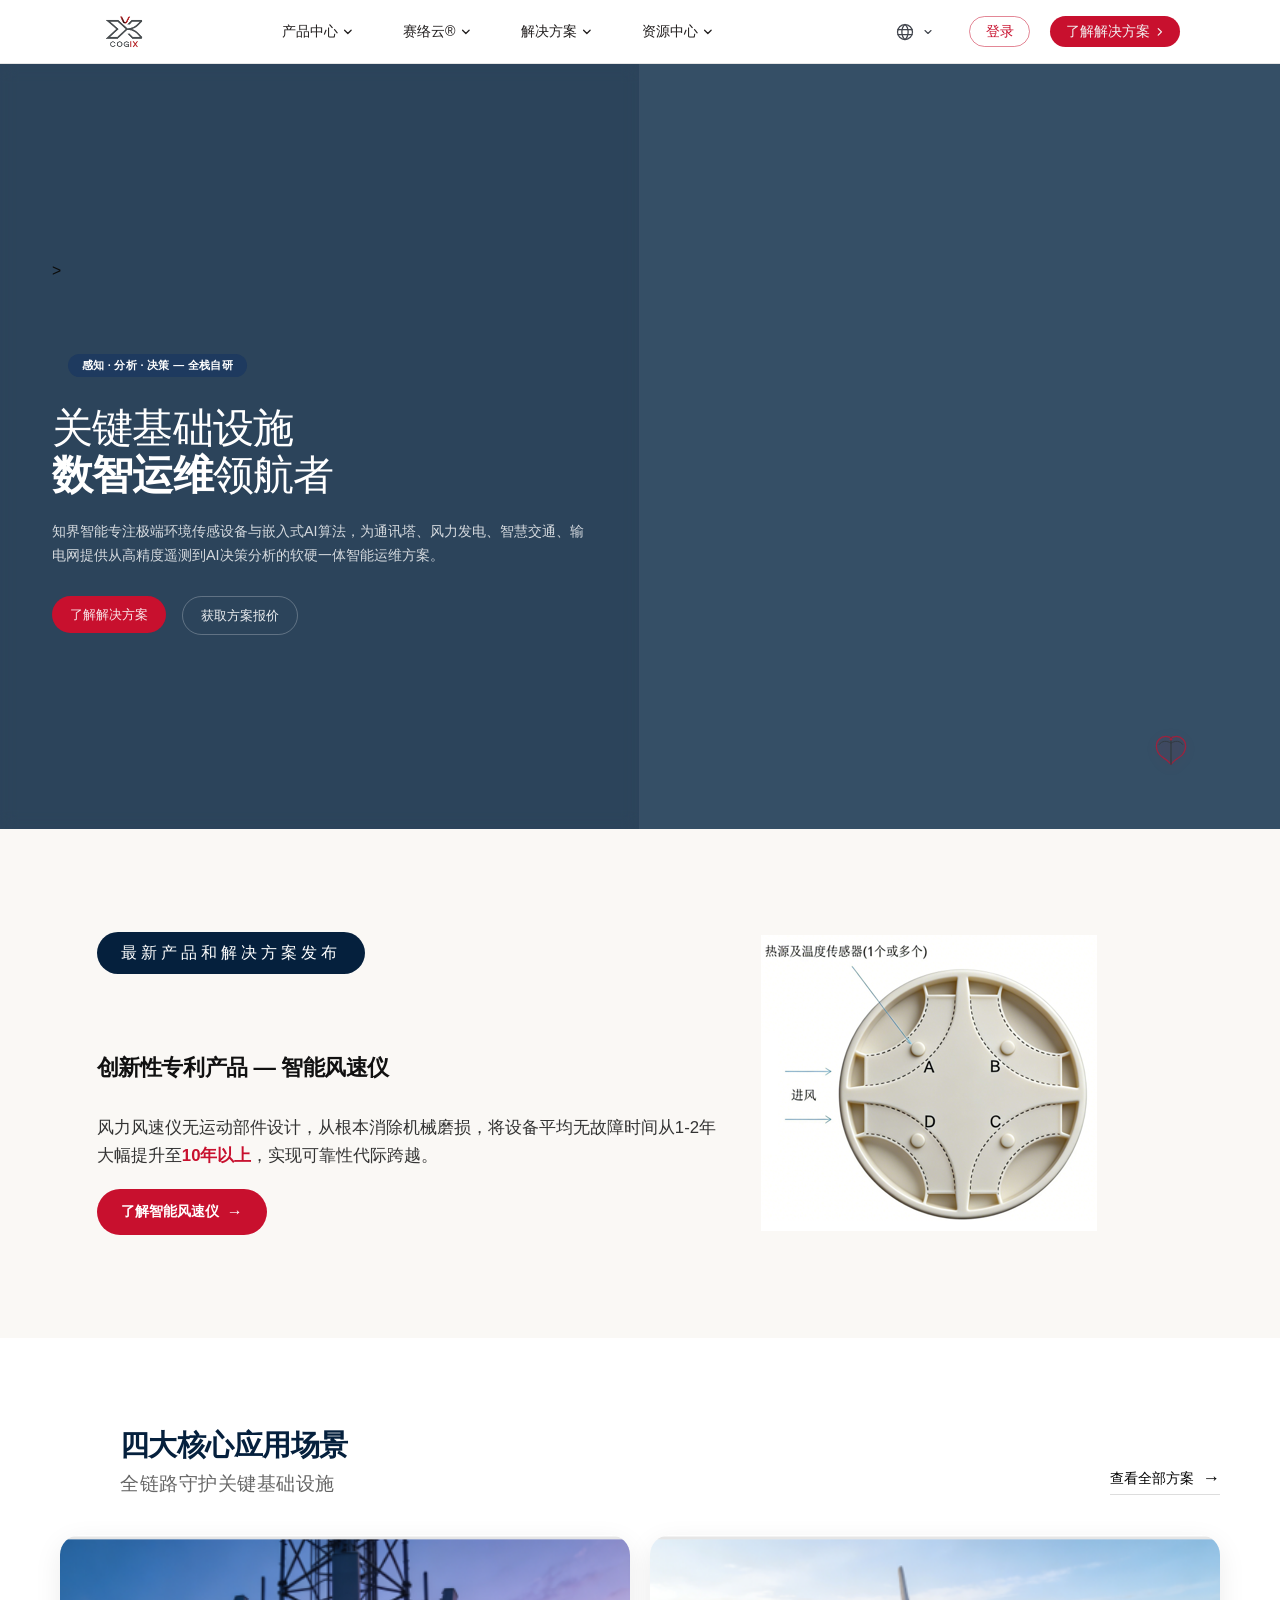
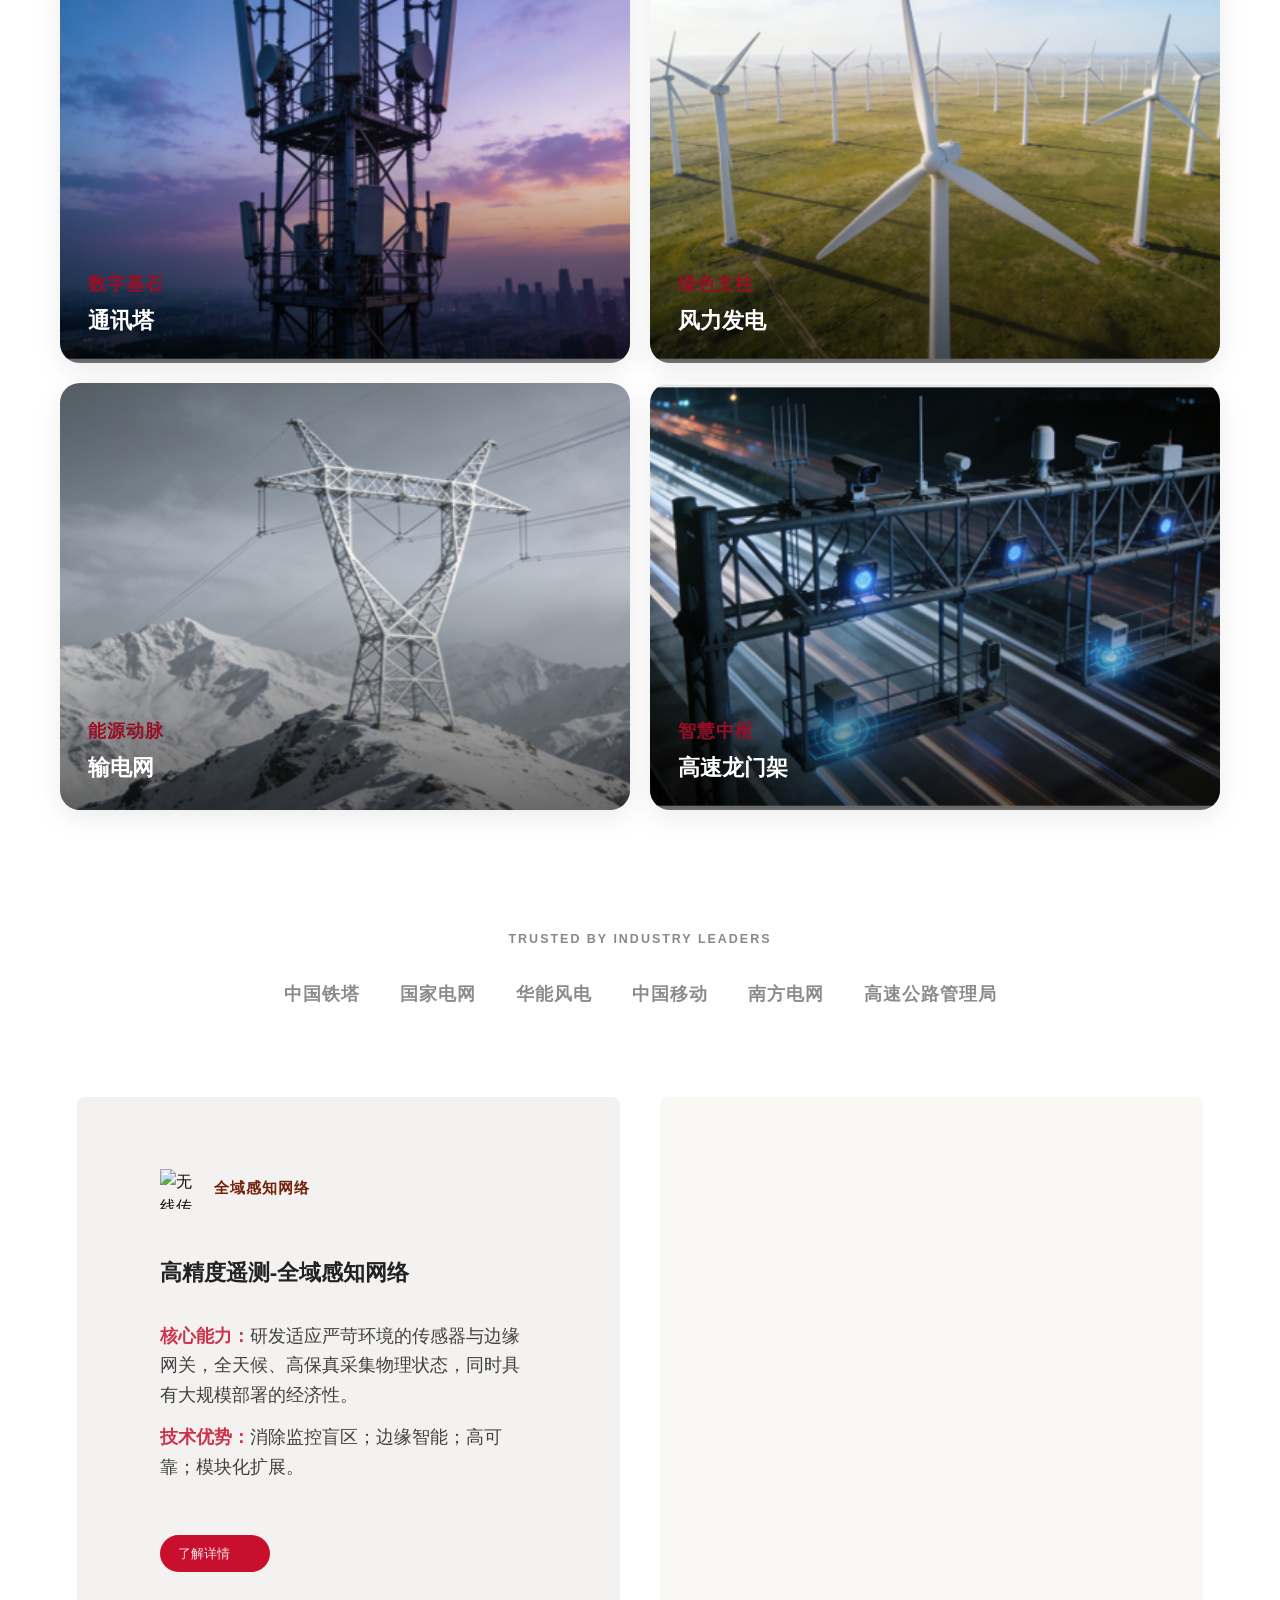
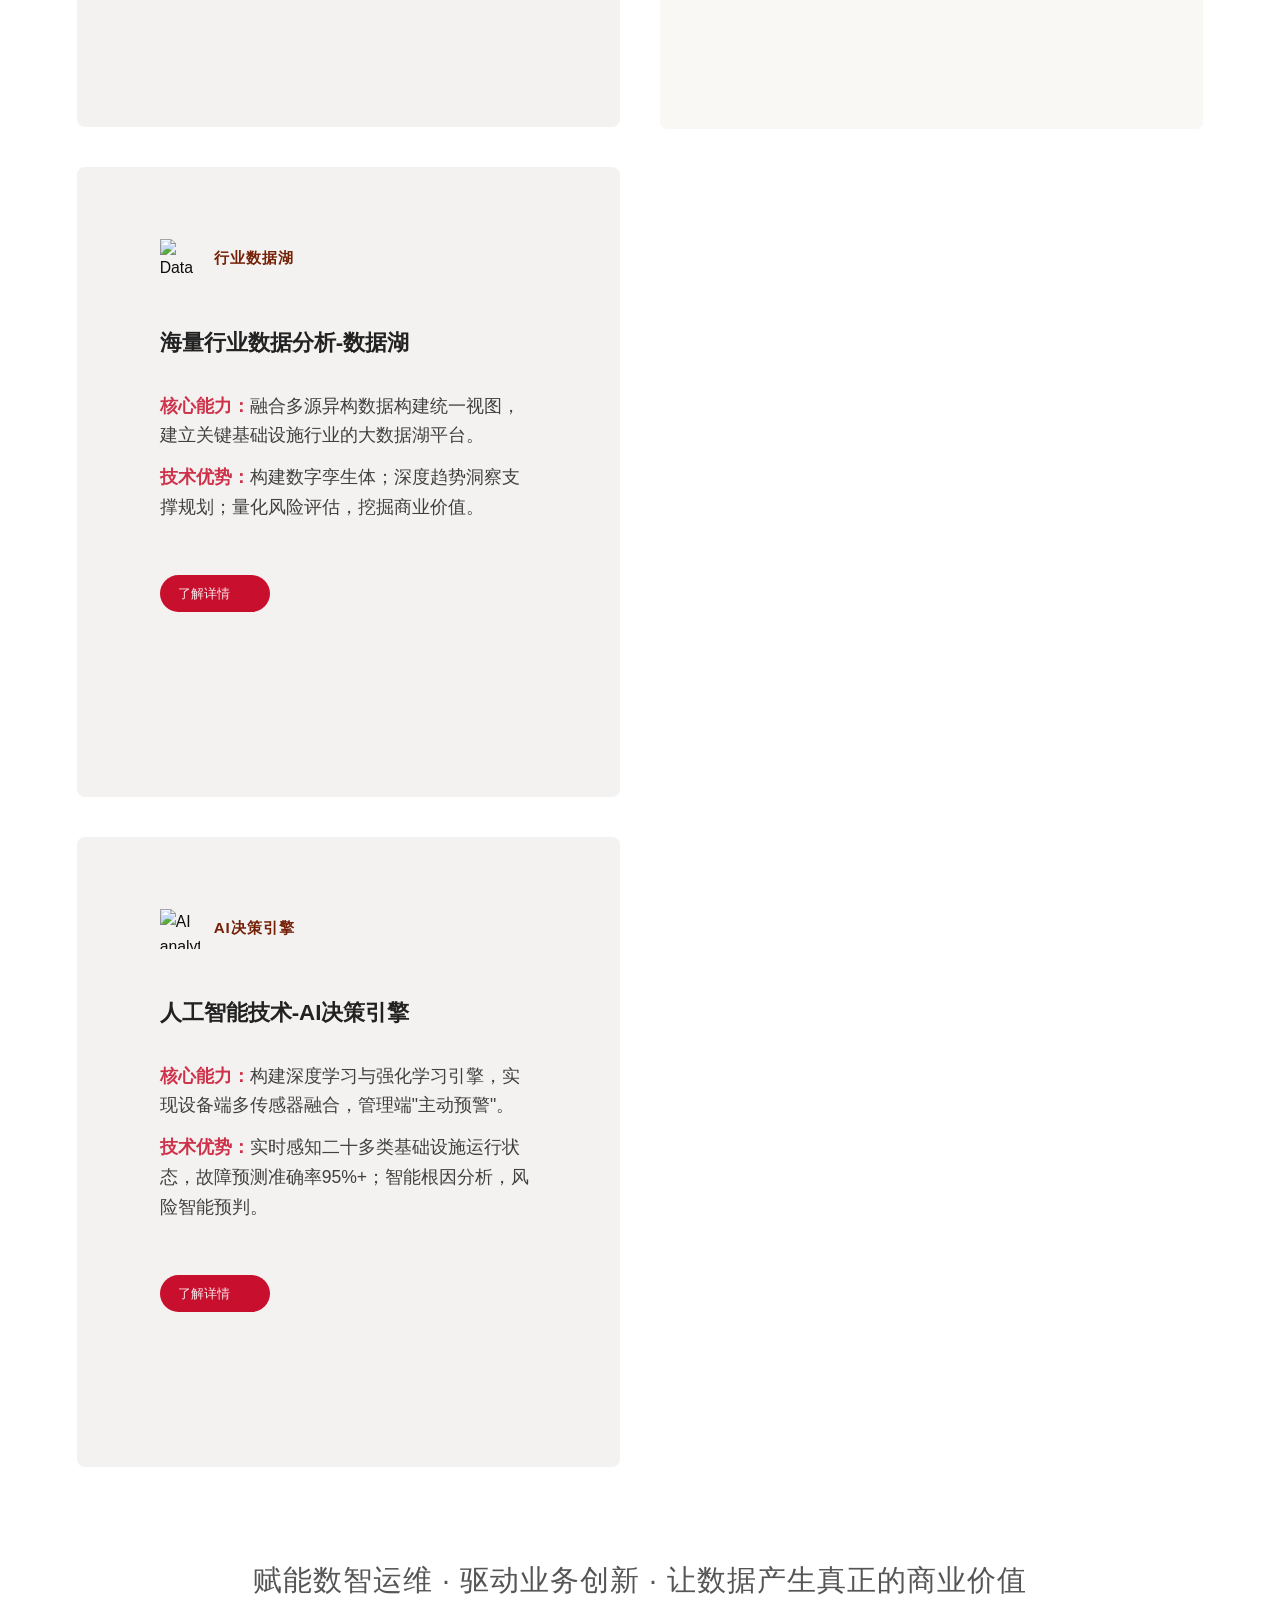
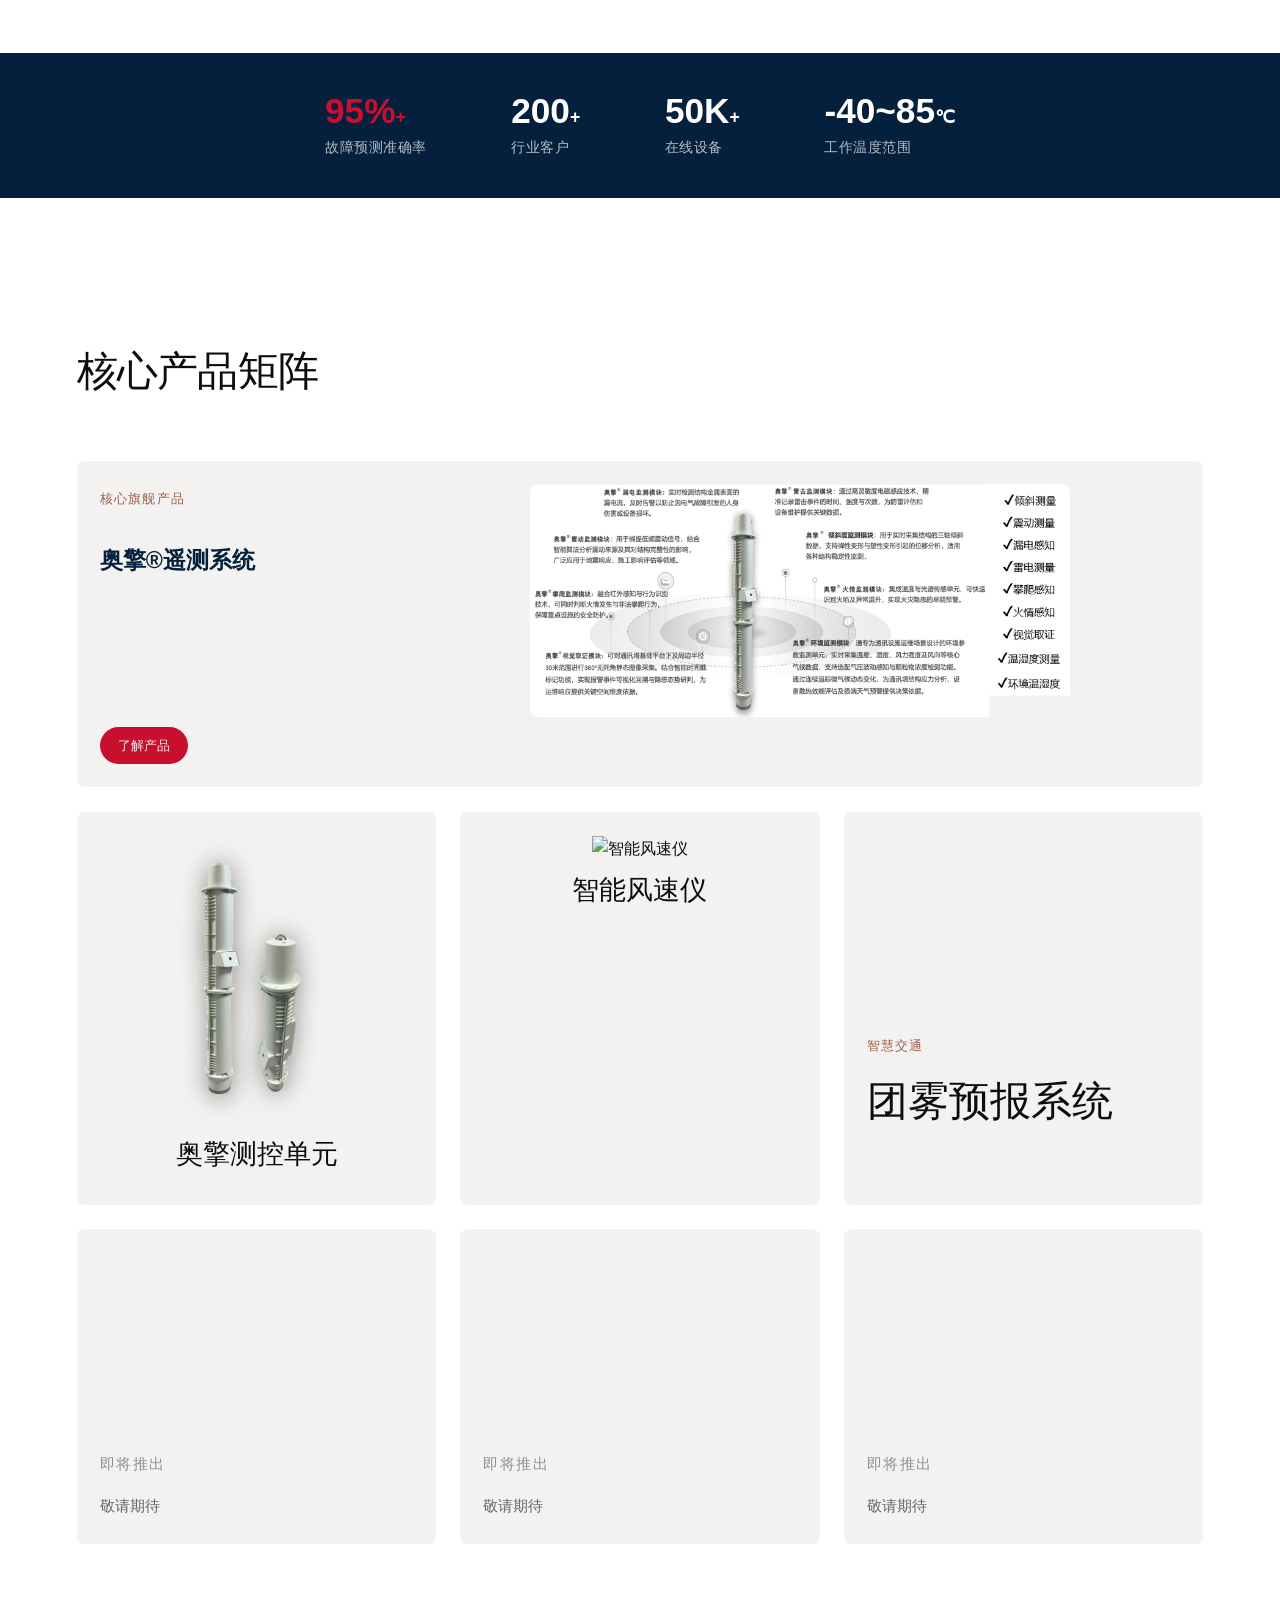
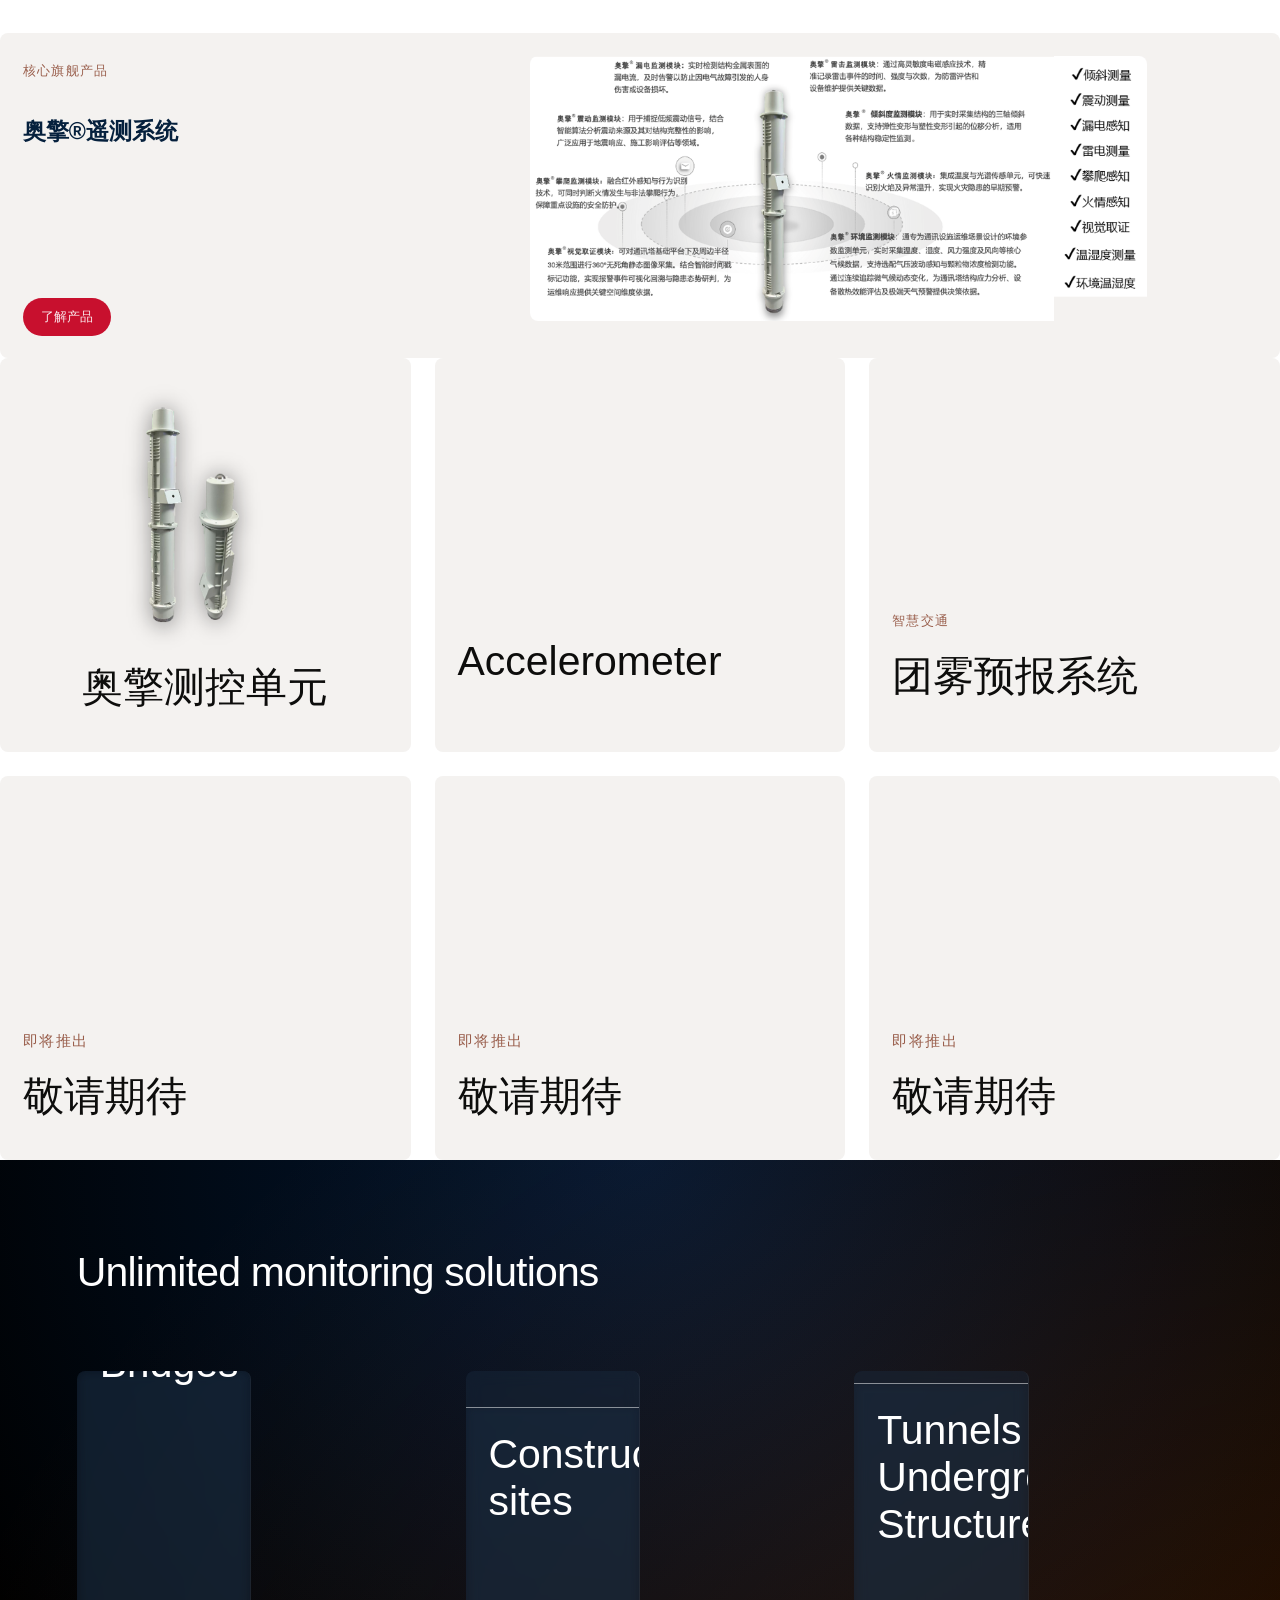
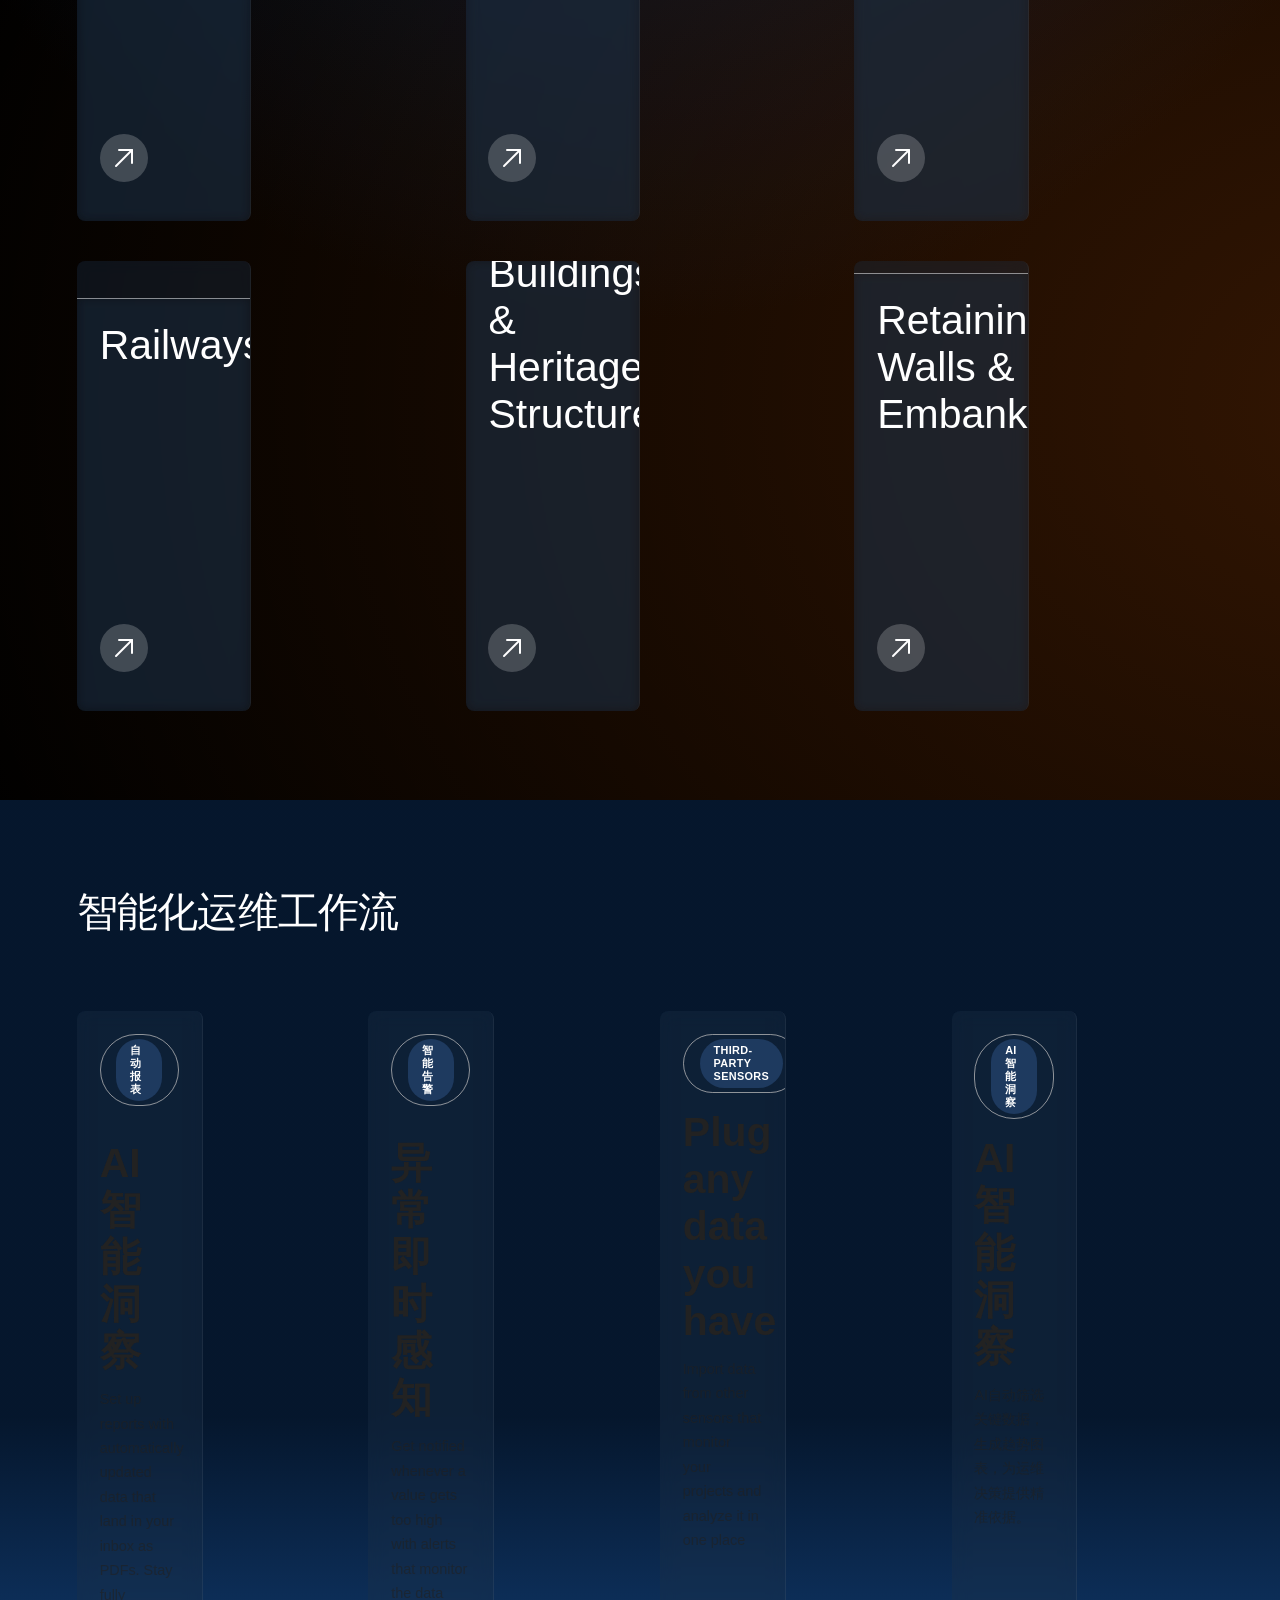
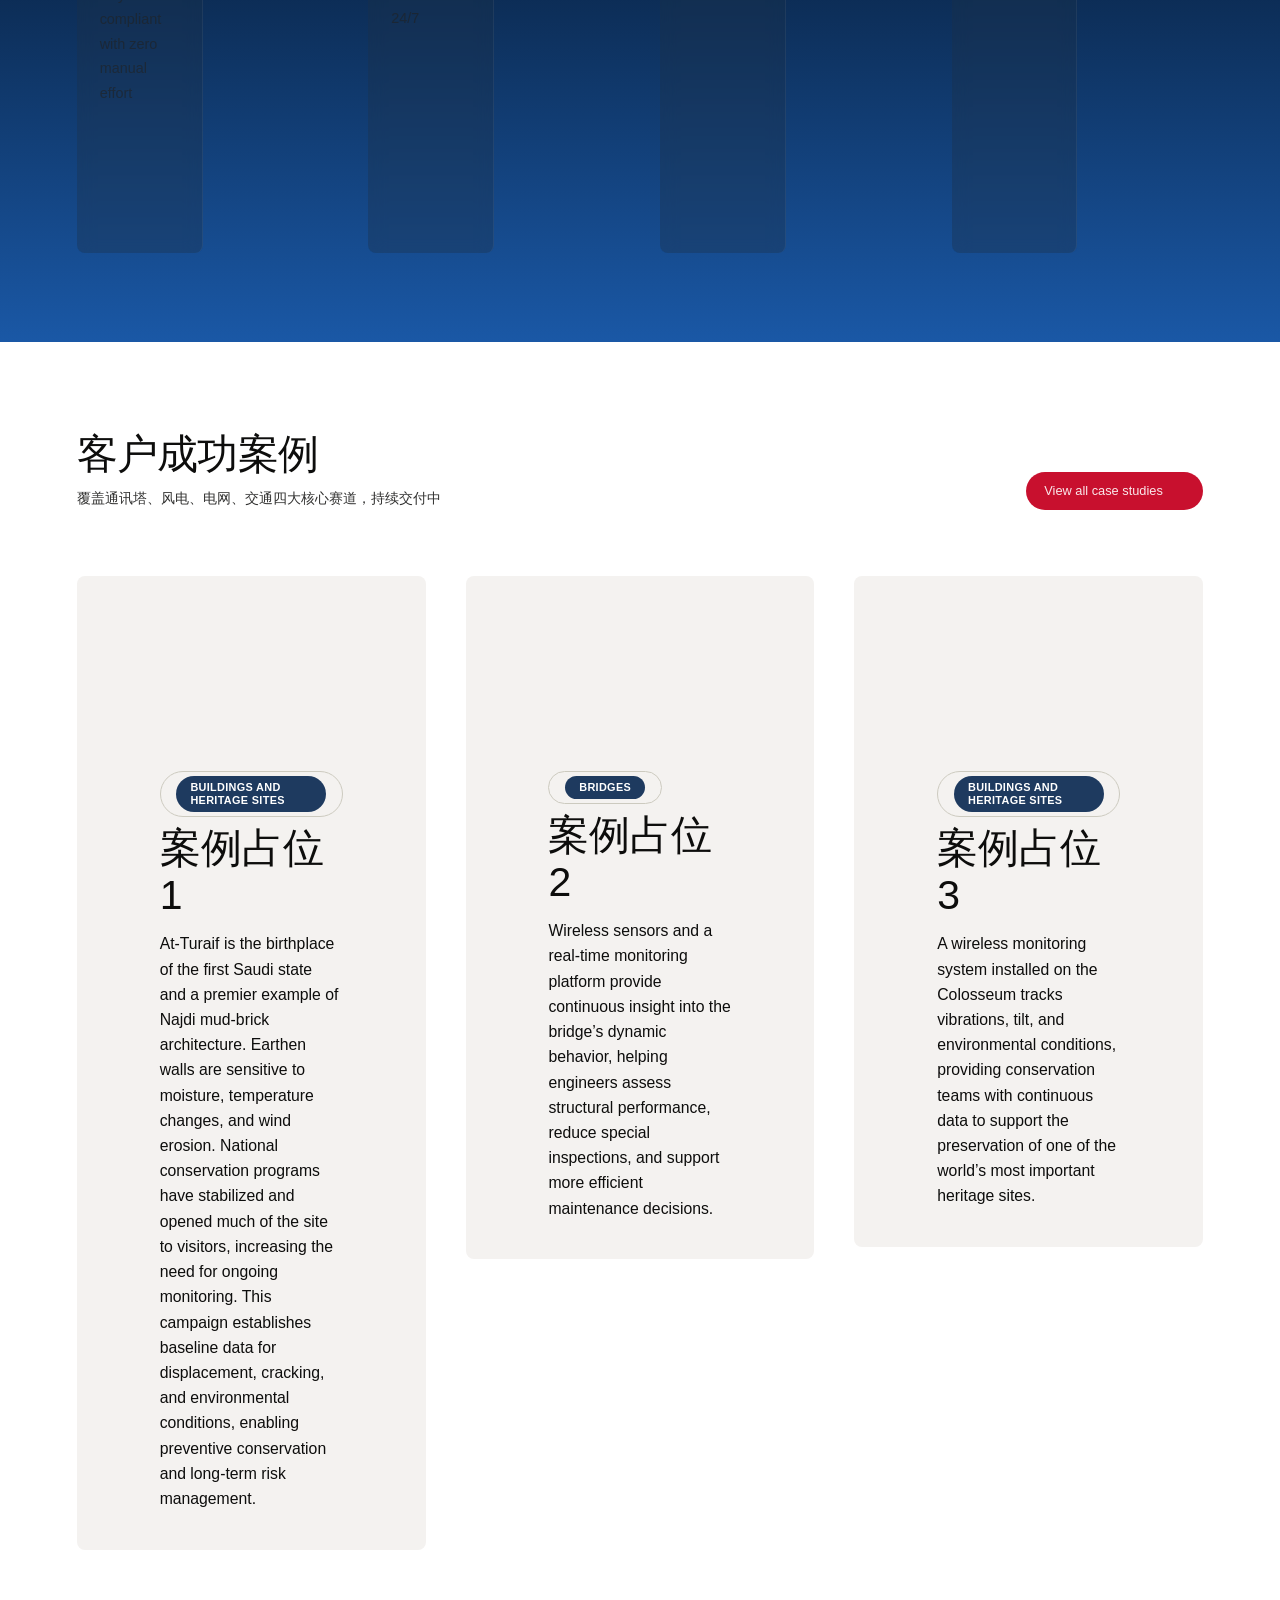
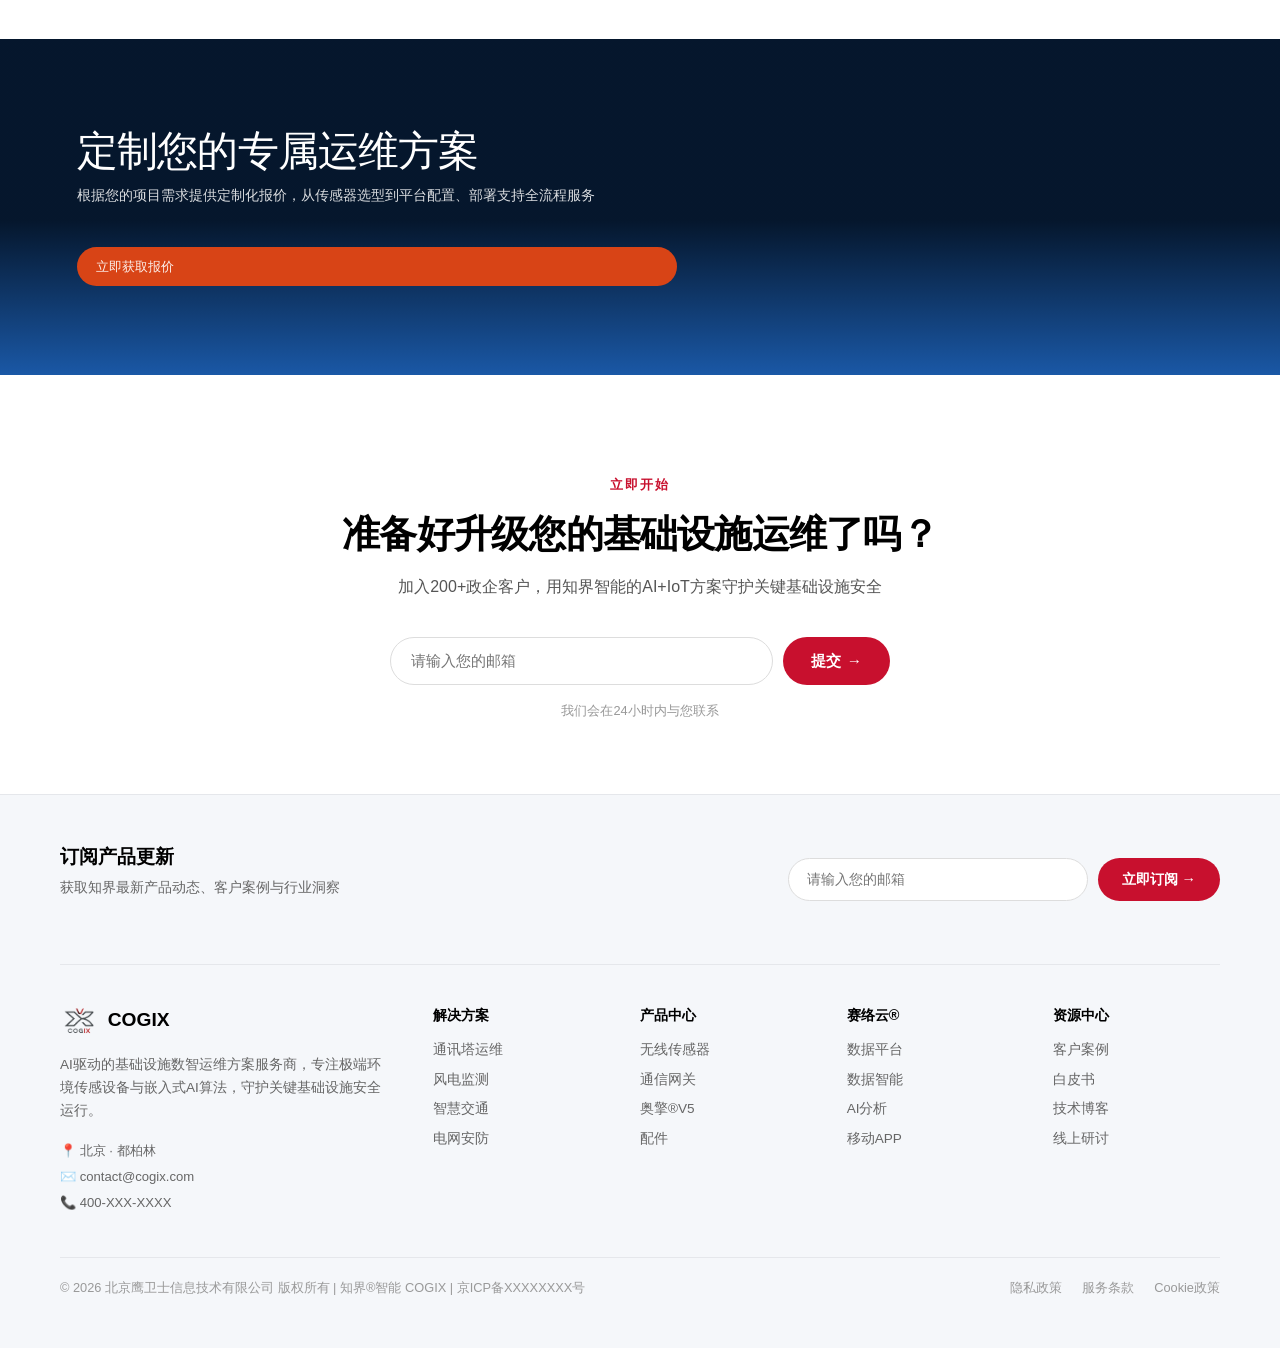
==== commit 0397a10d: "fix: 即将推出/敬请期待字体完全统一，卡1样式固定，B7内容保持不变" ====
--- a/index.html
+++ b/index.html
@@ -1388,7 +1388,7 @@
 
 
 
-<section class="section"><div class="container"><!--$--><div data-wf--row--general-variant="top-left" id="" STYLE="" class="row-component"><div class="row"><!--$--><div data-wf--column--variant="9-12" id="" STYLE="" class="col w-variant-42f3bbfc-b845-2d24-68dc-8d68e4f19bf2 col-sm-12"><div class="slot cc-column"><!--$--><div data-wf--heading--variant="h1" id="" STYLE="" class="heading-component"><h2 class="heading-text">核心产品矩阵</h2></div><!--/$--></div></div><!--/$--></div></div><!--/$--><!--$--><div data-wf--spacer--variant="large" ID="" STYLE="" class="spacer-component w-variant-ffac01ec-6632-6017-d6c8-9a8ba078b507"></div><!--/$--><div class="row"><div class="col"><div class="card" style="min-height:300px !important;"><div class="card-body"><div class="row" style="min-height:280px !important;"><div class="col col-sm-12"><!--$--><div data-wf--eyebrow--variant="orange" id="" STYLE="" class="eyebrow-component u-text-muted"><div class="eyebrow">核心旗舰产品<!--$--><br/><!--/$--></div></div><!--/$--><!--$--><div data-wf--heading--variant="h3" id="" STYLE="margin-top:24px;" class="heading-component w-variant-e61c31ea-9d69-c157-f49b-5a72c195f426"><h3 class="heading-text w-variant-e61c31ea-9d69-c157-f49b-5a72c195f426" style="font-size:1.45rem !important;font-weight:600 !important;color:#05203d !important;margin-top:-8px !important;">奥擎®遥测系统</h3></div><!--/$--><!--$--><div data-wf--rich-text--variant="inherit" id="" STYLE="" class="rich-text-component"><div class="rich-text w-richtext"></div></div><!--/$--><div class="row" style="display:flex;gap:16px;align-items:center;margin-top:auto;justify-content:flex-start;"><div class="col col-shrink"><!--$--><div data-wf--button--variant="primary" id="" STYLE="" class="button"><div aria-hidden="true" class="btn-text">了解产品</div><a href="/sensors/axe-std-lr-2-5-0" class="u-link-cover w-inline-block"><div class="u-sr-only">了解产品</div></a></div><!--/$--></div></div><!--$--><div style="display:inline-block;width:14px;"></div><!--/$--><!--$--></div><div class="col col-sm-6" style="position:relative;z-index:10;transform:translateX(-130px);width:180% !important;height:100%;display:flex;align-items:stretch;margin:0;padding:0;overflow:hidden;"><img src="/images/aoqing-product.png?v=13" style="width:100%;height:100%;object-fit:cover;display:block;border-radius:8px;margin:0;padding:0;" alt="奥擎®遥测系统" /></div></div></div></div></div></div><!--$--><div style="display:inline-block;width:14px;"></div><!--/$--><div class="w-dyn-list"><div role="list" class="row row-gap-md w-dyn-items"><div role="listitem" class="col col-lg-4 col-md-6 col-sm-12 w-dyn-item"><!--$--><div id="" STYLE="height: 100%;" class="card"><a aria-label="Tiltmeter" href="/sensors/tlt-std-lr-2-4-0" class="u-link-cover-white w-inline-block"></a><div class="card-body" style="display:flex;flex-direction:column;align-items:center;justify-content:center;padding:24px;"><div class="col col-lg-9" style="display:flex;justify-content:center;width:100%;"><img src="/images/aoqing-unit.png?v=2" style="width:auto;max-height:270px;max-width:90%;object-fit:contain;display:block;" alt="奥擎测控单元" /></div><div class="col col-lg-12" style="text-align:center;margin-top:12px;"><div data-wf--heading--variant="h4" id="" STYLE="" class="heading-component"><h3 class="heading-text w-variant-10a335cb-dfc1-f5bb-74a9-0b906877146f" style="font-size:0.35rem;font-weight:normal;">奥擎测控单元</h3></div></div></div></div><!--/$--></div><div role="listitem" class="col col-lg-4 col-md-6 col-sm-12 w-dyn-item"><!--$--><div id="" STYLE="height: 100%;" class="card"><a aria-label="Accelerometer" href="/sensors/axe-std-lr-2-5-0" class="u-link-cover-white w-inline-block"></a><div class="card-body"><div class="row row-gap-md"><div class="col col-lg-9"><!--$--><div data-wf--image--settings-aspect-ratio="4x3" id="" STYLE="" class="img-component"><div class="img-component_bg-overlay custom-aspect-ratio-2"></div></div><!--/$--></div><div class="col col-lg-12"><!--$--><div data-wf--eyebrow--variant="orange" id="" STYLE="" class="eyebrow-component u-text-muted u-p-0"><div class="eyebrow"></div></div><!--/$--><!--$--><div data-wf--heading--variant="h4" id="" STYLE="" class="heading-component"><h3 class="heading-text w-variant-10a335cb-dfc1-f5bb-74a9-0b906877146f">Accelerometer</h3></div><!--/$--></div></div></div></div><!--/$--></div><div role="listitem" class="col col-lg-4 col-md-6 col-sm-12 w-dyn-item"><!--$--><div id="" STYLE="height: 100%;" class="card"><a aria-label="Vibrometer" href="/sensors/deckvbr-std-2-0" class="u-link-cover-white w-inline-block"></a><div class="card-body"><div class="row row-gap-md"><div class="col col-lg-9"><!--$--><div data-wf--image--settings-aspect-ratio="4x3" id="" STYLE="" class="img-component"><div class="img-component_bg-overlay custom-aspect-ratio-2"></div></div><!--/$--></div><div class="col col-lg-12"><!--$--><div data-wf--eyebrow--variant="orange" id="" STYLE="" class="eyebrow-component u-text-muted u-p-0"><div class="eyebrow">智慧交通</div></div><!--/$--><!--$--><div data-wf--heading--variant="h4" id="" STYLE="" class="heading-component"><h3 class="heading-text w-variant-10a335cb-dfc1-f5bb-74a9-0b906877146f">团雾预报系统</h3></div><!--/$--></div></div></div></div><!--/$--></div><div role="listitem" class="col col-lg-4 col-md-6 col-sm-12 w-dyn-item"><!--$--><div id="" STYLE="height: 100%;" class="card"><a aria-label="Environmental sensor" href="/sensors/env-std-lr-1-1-0" class="u-link-cover-white w-inline-block"></a><div class="card-body"><div class="row row-gap-md"><div class="col col-lg-9"><!--$--><div data-wf--image--settings-aspect-ratio="4x3" id="" STYLE="" class="img-component"><div class="img-component_bg-overlay custom-aspect-ratio-2"></div></div><!--/$--></div><div class="col col-lg-12"><!--$--><div data-wf--eyebrow--variant="orange" id="" STYLE="" class="eyebrow-component u-text-muted u-p-0"><div class="eyebrow" style="font-size:0.95rem;font-weight:500;">即将推出</div></div><!--/$--><div data-wf--heading--variant="h4" id="" STYLE="" class="heading-component"><h3 class="heading-text w-variant-10a335cb-dfc1-f5bb-74a9-0b906877146f" style="font-size:0.95rem;font-weight:500;color:inherit;">敬请期待</h3></div><!--/$--></div></div></div></div><!--/$--></div><div role="listitem" class="col col-lg-4 col-md-6 col-sm-12 w-dyn-item"><!--$--><div id="" STYLE="height: 100%;" class="card"><a aria-label="Dynamic Displacement Sensor" href="/sensors/deck002-x" class="u-link-cover-white w-inline-block"></a><div class="card-body"><div class="row row-gap-md"><div class="col col-lg-9"><!--$--><div data-wf--image--settings-aspect-ratio="4x3" id="" STYLE="" class="img-component"><div class="img-component_bg-overlay custom-aspect-ratio-2"></div></div><!--/$--></div><div class="col col-lg-12"><!--$--><div data-wf--eyebrow--variant="orange" id="" STYLE="" class="eyebrow-component u-text-muted u-p-0"><div class="eyebrow" style="font-size:0.95rem;font-weight:500;">即将推出</div></div><!--/$--><div data-wf--heading--variant="h4" id="" STYLE="" class="heading-component"><h3 class="heading-text w-variant-10a335cb-dfc1-f5bb-74a9-0b906877146f" style="font-size:0.95rem;font-weight:500;color:inherit;">敬请期待</h3></div><!--/$--></div></div></div></div><!--/$--></div><div role="listitem" class="col col-lg-4 col-md-6 col-sm-12 w-dyn-item"><!--$--><div id="" STYLE="height: 100%;" class="card"><a aria-label="Communication Node" href="/sensors/scn-xxx-lr-2-3-0" class="u-link-cover-white w-inline-block"></a><div class="card-body"><div class="row row-gap-md"><div class="col col-lg-9"><!--$--><div data-wf--image--settings-aspect-ratio="4x3" id="" STYLE="" class="img-component"><div class="img-component_bg-overlay custom-aspect-ratio-2"></div></div><!--/$--></div><div class="col col-lg-12"><!--$--><div data-wf--eyebrow--variant="orange" id="" STYLE="" class="eyebrow-component u-text-muted u-p-0"><div class="eyebrow" style="font-size:0.95rem;font-weight:500;">即将推出</div></div><!--/$--><div data-wf--heading--variant="h4" id="" STYLE="" class="heading-component"><h3 class="heading-text w-variant-10a335cb-dfc1-f5bb-74a9-0b906877146f" style="font-size:0.95rem;font-weight:500;color:inherit;">敬请期待</h3></div><!--/$--></div></div></div></div><!--/$--></div></div></div></div></section>
+<section class="section"><div class="container"><!--$--><div data-wf--row--general-variant="top-left" id="" STYLE="" class="row-component"><div class="row"><!--$--><div data-wf--column--variant="9-12" id="" STYLE="" class="col w-variant-42f3bbfc-b845-2d24-68dc-8d68e4f19bf2 col-sm-12"><div class="slot cc-column"><!--$--><div data-wf--heading--variant="h1" id="" STYLE="" class="heading-component"><h2 class="heading-text">核心产品矩阵</h2></div><!--/$--></div></div><!--/$--></div></div><!--/$--><!--$--><div data-wf--spacer--variant="large" ID="" STYLE="" class="spacer-component w-variant-ffac01ec-6632-6017-d6c8-9a8ba078b507"></div><!--/$--><div class="row"><div class="col"><div class="card" style="min-height:300px !important;"><div class="card-body"><div class="row" style="min-height:280px !important;"><div class="col col-sm-12"><!--$--><div data-wf--eyebrow--variant="orange" id="" STYLE="" class="eyebrow-component u-text-muted"><div class="eyebrow">核心旗舰产品<!--$--><br/><!--/$--></div></div><!--/$--><!--$--><div data-wf--heading--variant="h3" id="" STYLE="margin-top:24px;" class="heading-component w-variant-e61c31ea-9d69-c157-f49b-5a72c195f426"><h3 class="heading-text w-variant-e61c31ea-9d69-c157-f49b-5a72c195f426" style="font-size:1.45rem !important;font-weight:600 !important;color:#05203d !important;margin-top:-8px !important;">奥擎®遥测系统</h3></div><!--/$--><!--$--><div data-wf--rich-text--variant="inherit" id="" STYLE="" class="rich-text-component"><div class="rich-text w-richtext"></div></div><!--/$--><div class="row" style="display:flex;gap:16px;align-items:center;margin-top:auto;justify-content:flex-start;"><div class="col col-shrink"><!--$--><div data-wf--button--variant="primary" id="" STYLE="" class="button"><div aria-hidden="true" class="btn-text">了解产品</div><a href="/sensors/axe-std-lr-2-5-0" class="u-link-cover w-inline-block"><div class="u-sr-only">了解产品</div></a></div><!--/$--></div></div><!--$--><div style="display:inline-block;width:14px;"></div><!--/$--><!--/$--></div><div class="col col-sm-6" style="position:relative;z-index:10;transform:translateX(-130px);width:180% !important;height:100%;display:flex;align-items:stretch;margin:0;padding:0;overflow:hidden;"><img src="/images/aoqing-product.png?v=13" style="width:100%;height:100%;object-fit:cover;display:block;border-radius:8px;margin:0;padding:0;" alt="奥擎®遥测系统" /></div></div></div></div></div></div><!--$--><div style="display:inline-block;width:14px;"></div><!--/$--><div class="w-dyn-list"><div role="list" class="row row-gap-md w-dyn-items"><div role="listitem" class="col col-lg-4 col-md-6 col-sm-12 w-dyn-item"><!--$--><div id="" STYLE="height: 100%;" class="card"><a aria-label="奥擎测控单元" href="/sensors/aoqing-unit" class="u-link-cover-white w-inline-block"></a><div class="card-body" style="display:flex !important;flex-direction:column !important;align-items:center !important;justify-content:flex-start !important;padding:24px !important;height:100% !important;"><div class="col col-lg-9" style="display:flex !important;justify-content:center !important;width:100% !important;"><img src="/images/aoqing-unit.png?v=4" style="width:auto !important;max-height:290px !important;max-width:95% !important;object-fit:contain !important;display:block !important;" alt="奥擎测控单元" /></div><div class="col col-lg-12" style="text-align:center !important;margin-top:auto !important;padding-top:12px !important;"><div data-wf--heading--variant="h4" id="" STYLE="" class="heading-component"><h3 class="heading-text w-variant-10a335cb-dfc1-f5bb-74a9-0b906877146f" style="font-size:1.7rem !important;font-weight:normal !important;">奥擎测控单元</h3></div></div></div></div><!--/$--></div><div role="listitem" class="col col-lg-4 col-md-6 col-sm-12 w-dyn-item"><!--$--><div id="" STYLE="height: 100%;" class="card"><a aria-label="智能风速仪" href="/sensors/fengsu-yi" class="u-link-cover-white w-inline-block"></a><div class="card-body" style="display:flex !important;flex-direction:column !important;align-items:center !important;justify-content:flex-start !important;padding:24px !important;height:100% !important;"><div class="col col-lg-9" style="display:flex !important;justify-content:center !important;width:100% !important;flex:1 !important;align-items:center !important;"><img src="/images/fengsu-yi.png?v=7" style="width:auto !important;max-height:290px !important;max-width:95% !important;object-fit:contain !important;display:block !important;" alt="智能风速仪" /></div><div class="col col-lg-12" style="text-align:center !important;margin-top:auto !important;padding-top:12px !important;"><div data-wf--heading--variant="h4" id="" STYLE="" class="heading-component"><h3 class="heading-text w-variant-10a335cb-dfc1-f5bb-74a9-0b906877146f" style="font-size:1.7rem !important;font-weight:normal !important;">智能风速仪</h3></div></div></div></div><!--/$--></div><div role="listitem" class="col col-lg-4 col-md-6 col-sm-12 w-dyn-item"><!--$--><div id="" STYLE="height: 100%;" class="card"><a aria-label="Vibrometer" href="/sensors/deckvbr-std-2-0" class="u-link-cover-white w-inline-block"></a><div class="card-body"><div class="row row-gap-md"><div class="col col-lg-9"><!--$--><div data-wf--image--settings-aspect-ratio="4x3" id="" STYLE="" class="img-component"><div class="img-component_bg-overlay custom-aspect-ratio-2"></div></div><!--/$--></div><div class="col col-lg-12"><!--$--><div data-wf--eyebrow--variant="orange" id="" STYLE="" class="eyebrow-component u-text-muted u-p-0"><div class="eyebrow">智慧交通</div></div><!--/$--><!--$--><div data-wf--heading--variant="h4" id="" STYLE="" class="heading-component"><h3 class="heading-text w-variant-10a335cb-dfc1-f5bb-74a9-0b906877146f">团雾预报系统</h3></div><!--/$--></div></div></div></div><!--/$--></div><div role="listitem" class="col col-lg-4 col-md-6 col-sm-12 w-dyn-item"><!--$--><div id="" STYLE="height: 100%;" class="card"><a aria-label="Environmental sensor" href="/sensors/env-std-lr-1-1-0" class="u-link-cover-white w-inline-block"></a><div class="card-body"><div class="row row-gap-md"><div class="col col-lg-9"><!--$--><div data-wf--image--settings-aspect-ratio="4x3" id="" STYLE="" class="img-component"><div class="img-component_bg-overlay custom-aspect-ratio-2"></div></div><!--/$--></div><div class="col col-lg-12"><!--$--><div data-wf--eyebrow--variant="orange" id="" STYLE="" class="eyebrow-component u-text-muted u-p-0"><div class="eyebrow" style="font-size:0.95rem !important;font-weight:500 !important;color:#666 !important;">即将推出</div></div><!--/$--><div data-wf--heading--variant="h4" id="" STYLE="" class="heading-component"><h3 class="heading-text w-variant-10a335cb-dfc1-f5bb-74a9-0b906877146f" style="font-size:0.95rem !important;font-weight:500 !important;color:#666 !important;">敬请期待</h3></div><!--/$--></div></div></div></div><!--/$--></div><div role="listitem" class="col col-lg-4 col-md-6 col-sm-12 w-dyn-item"><!--$--><div id="" STYLE="height: 100%;" class="card"><a aria-label="Dynamic Displacement Sensor" href="/sensors/deck002-x" class="u-link-cover-white w-inline-block"></a><div class="card-body"><div class="row row-gap-md"><div class="col col-lg-9"><!--$--><div data-wf--image--settings-aspect-ratio="4x3" id="" STYLE="" class="img-component"><div class="img-component_bg-overlay custom-aspect-ratio-2"></div></div><!--/$--></div><div class="col col-lg-12"><!--$--><div data-wf--eyebrow--variant="orange" id="" STYLE="" class="eyebrow-component u-text-muted u-p-0"><div class="eyebrow" style="font-size:0.95rem !important;font-weight:500 !important;color:#666 !important;">即将推出</div></div><!--/$--><div data-wf--heading--variant="h4" id="" STYLE="" class="heading-component"><h3 class="heading-text w-variant-10a335cb-dfc1-f5bb-74a9-0b906877146f" style="font-size:0.95rem !important;font-weight:500 !important;color:#666 !important;">敬请期待</h3></div><!--/$--></div></div></div></div><!--/$--></div><div role="listitem" class="col col-lg-4 col-md-6 col-sm-12 w-dyn-item"><!--$--><div id="" STYLE="height: 100%;" class="card"><a aria-label="Communication Node" href="/sensors/scn-xxx-lr-2-3-0" class="u-link-cover-white w-inline-block"></a><div class="card-body"><div class="row row-gap-md"><div class="col col-lg-9"><!--$--><div data-wf--image--settings-aspect-ratio="4x3" id="" STYLE="" class="img-component"><div class="img-component_bg-overlay custom-aspect-ratio-2"></div></div><!--/$--></div><div class="col col-lg-12"><!--$--><div data-wf--eyebrow--variant="orange" id="" STYLE="" class="eyebrow-component u-text-muted u-p-0"><div class="eyebrow" style="font-size:0.95rem !important;font-weight:500 !important;color:#666 !important;">即将推出</div></div><!--/$--><div data-wf--heading--variant="h4" id="" STYLE="" class="heading-component"><h3 class="heading-text w-variant-10a335cb-dfc1-f5bb-74a9-0b906877146f" style="font-size:0.95rem !important;font-weight:500 !important;color:#666 !important;">敬请期待</h3></div><!--/$--></div></div></div></div><!--/$--></div></div></div></div></section><div class="row"><div class="col"><div class="card" style="min-height:300px !important;"><div class="card-body"><div class="row" style="min-height:280px !important;"><div class="col col-sm-12"><!--$--><div data-wf--eyebrow--variant="orange" id="" STYLE="" class="eyebrow-component u-text-muted"><div class="eyebrow">核心旗舰产品<!--$--><br/><!--/$--></div></div><!--/$--><!--$--><div data-wf--heading--variant="h3" id="" STYLE="margin-top:24px;" class="heading-component w-variant-e61c31ea-9d69-c157-f49b-5a72c195f426"><h3 class="heading-text w-variant-e61c31ea-9d69-c157-f49b-5a72c195f426" style="font-size:1.45rem !important;font-weight:600 !important;color:#05203d !important;margin-top:-8px !important;">奥擎®遥测系统</h3></div><!--/$--><!--$--><div data-wf--rich-text--variant="inherit" id="" STYLE="" class="rich-text-component"><div class="rich-text w-richtext"></div></div><!--/$--><div class="row" style="display:flex;gap:16px;align-items:center;margin-top:auto;justify-content:flex-start;"><div class="col col-shrink"><!--$--><div data-wf--button--variant="primary" id="" STYLE="" class="button"><div aria-hidden="true" class="btn-text">了解产品</div><a href="/sensors/axe-std-lr-2-5-0" class="u-link-cover w-inline-block"><div class="u-sr-only">了解产品</div></a></div><!--/$--></div></div><!--$--><div style="display:inline-block;width:14px;"></div><!--/$--><!--$--></div><div class="col col-sm-6" style="position:relative;z-index:10;transform:translateX(-130px);width:180% !important;height:100%;display:flex;align-items:stretch;margin:0;padding:0;overflow:hidden;"><img src="/images/aoqing-product.png?v=13" style="width:100%;height:100%;object-fit:cover;display:block;border-radius:8px;margin:0;padding:0;" alt="奥擎®遥测系统" /></div></div></div></div></div></div><!--$--><div style="display:inline-block;width:14px;"></div><!--/$--><div class="w-dyn-list"><div role="list" class="row row-gap-md w-dyn-items"><div role="listitem" class="col col-lg-4 col-md-6 col-sm-12 w-dyn-item"><!--$--><div id="" STYLE="height: 100%;" class="card"><a aria-label="Tiltmeter" href="/sensors/tlt-std-lr-2-4-0" class="u-link-cover-white w-inline-block"></a><div class="card-body" style="display:flex;flex-direction:column;align-items:center;justify-content:center;padding:24px;"><div class="col col-lg-9" style="display:flex;justify-content:center;width:100%;"><img src="/images/aoqing-unit.png?v=2" style="width:auto;max-height:270px;max-width:90%;object-fit:contain;display:block;" alt="奥擎测控单元" /></div><div class="col col-lg-12" style="text-align:center;margin-top:12px;"><div data-wf--heading--variant="h4" id="" STYLE="" class="heading-component"><h3 class="heading-text w-variant-10a335cb-dfc1-f5bb-74a9-0b906877146f" style="font-size:0.35rem;font-weight:normal;">奥擎测控单元</h3></div></div></div></div><!--/$--></div><div role="listitem" class="col col-lg-4 col-md-6 col-sm-12 w-dyn-item"><!--$--><div id="" STYLE="height: 100%;" class="card"><a aria-label="Accelerometer" href="/sensors/axe-std-lr-2-5-0" class="u-link-cover-white w-inline-block"></a><div class="card-body"><div class="row row-gap-md"><div class="col col-lg-9"><!--$--><div data-wf--image--settings-aspect-ratio="4x3" id="" STYLE="" class="img-component"><div class="img-component_bg-overlay custom-aspect-ratio-2"></div></div><!--/$--></div><div class="col col-lg-12"><!--$--><div data-wf--eyebrow--variant="orange" id="" STYLE="" class="eyebrow-component u-text-muted u-p-0"><div class="eyebrow"></div></div><!--/$--><!--$--><div data-wf--heading--variant="h4" id="" STYLE="" class="heading-component"><h3 class="heading-text w-variant-10a335cb-dfc1-f5bb-74a9-0b906877146f">Accelerometer</h3></div><!--/$--></div></div></div></div><!--/$--></div><div role="listitem" class="col col-lg-4 col-md-6 col-sm-12 w-dyn-item"><!--$--><div id="" STYLE="height: 100%;" class="card"><a aria-label="Vibrometer" href="/sensors/deckvbr-std-2-0" class="u-link-cover-white w-inline-block"></a><div class="card-body"><div class="row row-gap-md"><div class="col col-lg-9"><!--$--><div data-wf--image--settings-aspect-ratio="4x3" id="" STYLE="" class="img-component"><div class="img-component_bg-overlay custom-aspect-ratio-2"></div></div><!--/$--></div><div class="col col-lg-12"><!--$--><div data-wf--eyebrow--variant="orange" id="" STYLE="" class="eyebrow-component u-text-muted u-p-0"><div class="eyebrow">智慧交通</div></div><!--/$--><!--$--><div data-wf--heading--variant="h4" id="" STYLE="" class="heading-component"><h3 class="heading-text w-variant-10a335cb-dfc1-f5bb-74a9-0b906877146f">团雾预报系统</h3></div><!--/$--></div></div></div></div><!--/$--></div><div role="listitem" class="col col-lg-4 col-md-6 col-sm-12 w-dyn-item"><!--$--><div id="" STYLE="height: 100%;" class="card"><a aria-label="Environmental sensor" href="/sensors/env-std-lr-1-1-0" class="u-link-cover-white w-inline-block"></a><div class="card-body"><div class="row row-gap-md"><div class="col col-lg-9"><!--$--><div data-wf--image--settings-aspect-ratio="4x3" id="" STYLE="" class="img-component"><div class="img-component_bg-overlay custom-aspect-ratio-2"></div></div><!--/$--></div><div class="col col-lg-12"><!--$--><div data-wf--eyebrow--variant="orange" id="" STYLE="" class="eyebrow-component u-text-muted u-p-0"><div class="eyebrow" style="font-size:0.95rem;font-weight:500;">即将推出</div></div><!--/$--><div data-wf--heading--variant="h4" id="" STYLE="" class="heading-component"><h3 class="heading-text w-variant-10a335cb-dfc1-f5bb-74a9-0b906877146f" style="font-size:0.95rem;font-weight:500;color:inherit;">敬请期待</h3></div><!--/$--></div></div></div></div><!--/$--></div><div role="listitem" class="col col-lg-4 col-md-6 col-sm-12 w-dyn-item"><!--$--><div id="" STYLE="height: 100%;" class="card"><a aria-label="Dynamic Displacement Sensor" href="/sensors/deck002-x" class="u-link-cover-white w-inline-block"></a><div class="card-body"><div class="row row-gap-md"><div class="col col-lg-9"><!--$--><div data-wf--image--settings-aspect-ratio="4x3" id="" STYLE="" class="img-component"><div class="img-component_bg-overlay custom-aspect-ratio-2"></div></div><!--/$--></div><div class="col col-lg-12"><!--$--><div data-wf--eyebrow--variant="orange" id="" STYLE="" class="eyebrow-component u-text-muted u-p-0"><div class="eyebrow" style="font-size:0.95rem;font-weight:500;">即将推出</div></div><!--/$--><div data-wf--heading--variant="h4" id="" STYLE="" class="heading-component"><h3 class="heading-text w-variant-10a335cb-dfc1-f5bb-74a9-0b906877146f" style="font-size:0.95rem;font-weight:500;color:inherit;">敬请期待</h3></div><!--/$--></div></div></div></div><!--/$--></div><div role="listitem" class="col col-lg-4 col-md-6 col-sm-12 w-dyn-item"><!--$--><div id="" STYLE="height: 100%;" class="card"><a aria-label="Communication Node" href="/sensors/scn-xxx-lr-2-3-0" class="u-link-cover-white w-inline-block"></a><div class="card-body"><div class="row row-gap-md"><div class="col col-lg-9"><!--$--><div data-wf--image--settings-aspect-ratio="4x3" id="" STYLE="" class="img-component"><div class="img-component_bg-overlay custom-aspect-ratio-2"></div></div><!--/$--></div><div class="col col-lg-12"><!--$--><div data-wf--eyebrow--variant="orange" id="" STYLE="" class="eyebrow-component u-text-muted u-p-0"><div class="eyebrow" style="font-size:0.95rem;font-weight:500;">即将推出</div></div><!--/$--><div data-wf--heading--variant="h4" id="" STYLE="" class="heading-component"><h3 class="heading-text w-variant-10a335cb-dfc1-f5bb-74a9-0b906877146f" style="font-size:0.95rem;font-weight:500;color:inherit;">敬请期待</h3></div><!--/$--></div></div></div></div><!--/$--></div></div></div></div></section>
 <section data-wf--section--variant="secondary" id="" STYLE="background: radial-gradient(118.87% 98.96% at 108.85% 67.81%, rgba(254, 109, 12, 0.20) 0%, rgba(226, 254, 12, 0.00) 100%), radial-gradient(61.32% 61.32% at 50% 0%, rgba(12, 118, 254, 0.20) 0%, rgba(0, 0, 0, 0.20) 100%), #000;" class="section w-variant-55512bce-64ab-f0a6-5262-b369384d98ff"><div class="container"><div class="slot cc-section"><!--$--><div data-wf--row--general-variant="top-left" id="" STYLE="" class="row-component"><div class="row"><!--$--><div data-wf--column--variant="base" id="" STYLE="" class="col col-md-12"><div class="slot cc-column"><!--$--><div data-wf--heading--variant="h1" id="" STYLE="" class="heading-component"><h2 class="heading-text">Unlimited monitoring solutions</h2></div><!--/$--><!--$--><div data-wf--spacer--variant="large" ID="" STYLE="" class="spacer-component w-variant-ffac01ec-6632-6017-d6c8-9a8ba078b507"></div><!--/$--></div></div><!--/$--></div></div><!--/$--><!--$--><div data-wf--row--general-variant="top-left" id="" STYLE="" class="row-component"><div class="row"><!--$--><div data-wf--column--variant="4-12" id="" STYLE="" class="col w-variant-568b6c0b-6c44-a6d4-4da9-e9e3bb9df927 col-md-6 col-sm-12"><div class="slot cc-column"><!--$--><div id="" STYLE="" class="card u-bg-glass"><div class="slot cc-card"><div class="card-body-wrapper"><div class="card-body-collapsed"><div class="row"><div class="col"><!--$--><div data-wf--heading--variant="h4" id="" STYLE="" class="heading-component"><h3 class="heading-text w-variant-10a335cb-dfc1-f5bb-74a9-0b906877146f">Bridges</h3></div><!--/$--><!--$--><div data-wf--rich-text--variant="paragraph-sm" id="" STYLE="" class="rich-text-component w-variant-8ff65455-49b5-9df9-0339-063a58c55d9d u-text-muted u-hover-hidden"><div class="rich-text w-variant-8ff65455-49b5-9df9-0339-063a58c55d9d w-richtext"><p>Monitor tilt, vibrations, modal frequencies, and displacement with high-precision wireless sensors. Perfect for managing aging infrastructure, scheduling preventive maintenance, and preventing failures.</p></div></div><!--/$--></div><div class="col col-shrink"><div class="cc-card-arrow-wrapper"><div class="cc-card-arrow w-embed"><svg xmlns="http://www.w3.org/2000/svg" viewBox="0 0 256 256"><rect width="256" height="256" fill="none"/><line x1="64" y1="192" x2="192" y2="64" fill="none" stroke="currentColor" stroke-linecap="round" stroke-linejoin="round" stroke-width="16"/><polyline points="88 64 192 64 192 168" fill="none" stroke="currentColor" stroke-linecap="round" stroke-linejoin="round" stroke-width="16"/></svg></div></div></div></div></div><!--$--><div data-wf--image--settings-aspect-ratio="background" id="" STYLE="" class="img-component w-variant-c892e5c6-3430-adda-35a3-e4d1e3803d78"><img class="u-img-cover" src="https://cdn.prod.website-files.com/66335a2c5696aeb195a3c230/69a57b8c739bf1a1a9795946_Rectangle%2010-4.avif" width="Auto" alt="Real-time structural monitoring deployment on a civil engineering project" sizes="(max-width: 2000px) 100vw, 2000px" data-wf--image-fit--image-fit="base" loading="lazy" fetchpriority="low" srcset="https://cdn.prod.website-files.com/66335a2c5696aeb195a3c230/69a57b8c739bf1a1a9795946_Rectangle%2010-4-p-500.avif 500w, https://cdn.prod.website-files.com/66335a2c5696aeb195a3c230/69a57b8c739bf1a1a9795946_Rectangle%2010-4.avif 800w"/><div class="img-component_bg-overlay custom-aspect-ratio-2"></div></div><!--/$--></div></div><a target="Solutions for bridges" href="/solutions/bridges" class="u-link-cover w-inline-block"><div class="u-sr-only">Learn more</div></a></div><!--/$--></div></div><!--/$--><!--$--><div data-wf--column--variant="4-12" id="" STYLE="" class="col w-variant-568b6c0b-6c44-a6d4-4da9-e9e3bb9df927 col-md-6 col-sm-12"><div class="slot cc-column"><!--$--><div id="" STYLE="" class="card u-bg-glass"><div class="slot cc-card"><!--$--><div data-wf--image--settings-aspect-ratio="background" id="" STYLE="" class="img-component w-variant-c892e5c6-3430-adda-35a3-e4d1e3803d78"><img class="u-img-cover" src="https://cdn.prod.website-files.com/66335a2c5696aeb195a3c230/686d401ece7f742226962434_AdobeStock_275280825.jpeg" width="Auto" alt="Foto stock – cantiere e monitoraggio" sizes="(max-width: 2000px) 100vw, 2000px" data-wf--image-fit--image-fit="base" loading="lazy" fetchpriority="" srcset="https://cdn.prod.website-files.com/66335a2c5696aeb195a3c230/686d401ece7f742226962434_AdobeStock_275280825-p-500.jpeg 500w, https://cdn.prod.website-files.com/66335a2c5696aeb195a3c230/686d401ece7f742226962434_AdobeStock_275280825-p-800.jpeg 800w, https://cdn.prod.website-files.com/66335a2c5696aeb195a3c230/686d401ece7f742226962434_AdobeStock_275280825-p-1080.jpeg 1080w, https://cdn.prod.website-files.com/66335a2c5696aeb195a3c230/686d401ece7f742226962434_AdobeStock_275280825-p-1600.jpeg 1600w, https://cdn.prod.website-files.com/66335a2c5696aeb195a3c230/686d401ece7f742226962434_AdobeStock_275280825-p-2000.jpeg 2000w, https://cdn.prod.website-files.com/66335a2c5696aeb195a3c230/686d401ece7f742226962434_AdobeStock_275280825-p-2600.jpeg 2600w, https://cdn.prod.website-files.com/66335a2c5696aeb195a3c230/686d401ece7f742226962434_AdobeStock_275280825-p-3200.jpeg 3200w, https://cdn.prod.website-files.com/66335a2c5696aeb195a3c230/686d401ece7f742226962434_AdobeStock_275280825.jpeg 4096w"/><div class="img-component_bg-overlay custom-aspect-ratio-2"></div></div><!--/$--><div class="card-body-wrapper"><div class="card-body-collapsed"><div class="row"><div class="col"><!--$--><div data-wf--heading--variant="h4" id="" STYLE="" class="heading-component"><h3 class="heading-text w-variant-10a335cb-dfc1-f5bb-74a9-0b906877146f">Construction sites</h3></div><!--/$--><!--$--><div data-wf--rich-text--variant="paragraph-sm" id="" STYLE="" class="rich-text-component w-variant-8ff65455-49b5-9df9-0339-063a58c55d9d u-text-muted u-hover-hidden"><div class="rich-text w-variant-8ff65455-49b5-9df9-0339-063a58c55d9d w-richtext"><p>Track ground settlement, structure tilt, and vibration impact in active construction zones. Monitor temporary works, excavations, and load tests with a complete remote monitoring solution.</p></div></div><!--/$--></div><div class="col col-shrink"><div class="cc-card-arrow-wrapper"><div class="cc-card-arrow w-embed"><svg xmlns="http://www.w3.org/2000/svg" viewBox="0 0 256 256"><rect width="256" height="256" fill="none"/><line x1="64" y1="192" x2="192" y2="64" fill="none" stroke="currentColor" stroke-linecap="round" stroke-linejoin="round" stroke-width="16"/><polyline points="88 64 192 64 192 168" fill="none" stroke="currentColor" stroke-linecap="round" stroke-linejoin="round" stroke-width="16"/></svg></div></div></div></div></div><!--$--><div data-wf--image--settings-aspect-ratio="background" id="" STYLE="" class="img-component w-variant-c892e5c6-3430-adda-35a3-e4d1e3803d78"><img class="u-img-cover" src="https://cdn.prod.website-files.com/66335a2c5696aeb195a3c230/69a57b8cabde7714e1129b05_Rectangle%2010.avif" width="Auto" alt="Sensor installation on a monitored structure for real-time data collection" sizes="(max-width: 2000px) 100vw, 2000px" data-wf--image-fit--image-fit="base" loading="lazy" fetchpriority="low" srcset="https://cdn.prod.website-files.com/66335a2c5696aeb195a3c230/69a57b8cabde7714e1129b05_Rectangle%2010-p-500.avif 500w, https://cdn.prod.website-files.com/66335a2c5696aeb195a3c230/69a57b8cabde7714e1129b05_Rectangle%2010.avif 800w"/><div class="img-component_bg-overlay custom-aspect-ratio-2"></div></div><!--/$--></div></div><a target="Solutions for construction sites" href="/solutions/constructions" class="u-link-cover w-inline-block"><div class="u-sr-only">Learn more</div></a></div><!--/$--></div></div><!--/$--><!--$--><div data-wf--column--variant="4-12" id="" STYLE="" class="col w-variant-568b6c0b-6c44-a6d4-4da9-e9e3bb9df927 col-md-6 col-sm-12"><div class="slot cc-column"><!--$--><div id="" STYLE="" class="card u-bg-glass"><div class="slot cc-card"><!--$--><div data-wf--image--settings-aspect-ratio="background" id="" STYLE="" class="img-component w-variant-c892e5c6-3430-adda-35a3-e4d1e3803d78"><img class="u-img-cover" src="https://cdn.prod.website-files.com/66335a2c5696aeb195a3c230/686d401ece7f742226962434_AdobeStock_275280825.jpeg" width="Auto" alt="Foto stock – cantiere e monitoraggio" sizes="(max-width: 2000px) 100vw, 2000px" data-wf--image-fit--image-fit="base" loading="lazy" fetchpriority="" srcset="https://cdn.prod.website-files.com/66335a2c5696aeb195a3c230/686d401ece7f742226962434_AdobeStock_275280825-p-500.jpeg 500w, https://cdn.prod.website-files.com/66335a2c5696aeb195a3c230/686d401ece7f742226962434_AdobeStock_275280825-p-800.jpeg 800w, https://cdn.prod.website-files.com/66335a2c5696aeb195a3c230/686d401ece7f742226962434_AdobeStock_275280825-p-1080.jpeg 1080w, https://cdn.prod.website-files.com/66335a2c5696aeb195a3c230/686d401ece7f742226962434_AdobeStock_275280825-p-1600.jpeg 1600w, https://cdn.prod.website-files.com/66335a2c5696aeb195a3c230/686d401ece7f742226962434_AdobeStock_275280825-p-2000.jpeg 2000w, https://cdn.prod.website-files.com/66335a2c5696aeb195a3c230/686d401ece7f742226962434_AdobeStock_275280825-p-2600.jpeg 2600w, https://cdn.prod.website-files.com/66335a2c5696aeb195a3c230/686d401ece7f742226962434_AdobeStock_275280825-p-3200.jpeg 3200w, https://cdn.prod.website-files.com/66335a2c5696aeb195a3c230/686d401ece7f742226962434_AdobeStock_275280825.jpeg 4096w"/><div class="img-component_bg-overlay custom-aspect-ratio-2"></div></div><!--/$--><div class="card-body-wrapper"><div class="card-body-collapsed"><div class="row"><div class="col"><!--$--><div data-wf--heading--variant="h4" id="" STYLE="" class="heading-component"><h3 class="heading-text w-variant-10a335cb-dfc1-f5bb-74a9-0b906877146f">Tunnels &amp; Underground Structures</h3></div><!--/$--><!--$--><div data-wf--rich-text--variant="paragraph-sm" id="" STYLE="" class="rich-text-component w-variant-8ff65455-49b5-9df9-0339-063a58c55d9d u-text-muted u-hover-hidden"><div class="rich-text w-variant-8ff65455-49b5-9df9-0339-063a58c55d9d w-richtext"><p>Use wireless tiltmeters and displacement sensors to detect convergence, rotation, and wall movement in tunnels, shafts, and galleries.</p></div></div><!--/$--></div><div class="col col-shrink"><div class="cc-card-arrow-wrapper"><div class="cc-card-arrow w-embed"><svg xmlns="http://www.w3.org/2000/svg" viewBox="0 0 256 256"><rect width="256" height="256" fill="none"/><line x1="64" y1="192" x2="192" y2="64" fill="none" stroke="currentColor" stroke-linecap="round" stroke-linejoin="round" stroke-width="16"/><polyline points="88 64 192 64 192 168" fill="none" stroke="currentColor" stroke-linecap="round" stroke-linejoin="round" stroke-width="16"/></svg></div></div></div></div></div><!--$--><div data-wf--image--settings-aspect-ratio="background" id="" STYLE="" class="img-component w-variant-c892e5c6-3430-adda-35a3-e4d1e3803d78"><img class="u-img-cover" src="https://cdn.prod.website-files.com/66335a2c5696aeb195a3c230/69a57b8c2a0431eeedae8aae_Rectangle%2010-2.avif" width="Auto" alt="Engineering team reviewing monitoring data from deployed sensor network" sizes="(max-width: 2000px) 100vw, 2000px" data-wf--image-fit--image-fit="base" loading="lazy" fetchpriority="low" srcset="https://cdn.prod.website-files.com/66335a2c5696aeb195a3c230/69a57b8c2a0431eeedae8aae_Rectangle%2010-2-p-500.avif 500w, https://cdn.prod.website-files.com/66335a2c5696aeb195a3c230/69a57b8c2a0431eeedae8aae_Rectangle%2010-2.avif 800w"/><div class="img-component_bg-overlay custom-aspect-ratio-2"></div></div><!--/$--></div></div><a target="Solutions for tunnels &amp; underground structures" href="/solutions/tunnels-and-underground-structures" class="u-link-cover w-inline-block"><div class="u-sr-only">Learn more</div></a></div><!--/$--></div></div><!--/$--><!--$--><div data-wf--column--variant="4-12" id="" STYLE="" class="col w-variant-568b6c0b-6c44-a6d4-4da9-e9e3bb9df927 col-md-6 col-sm-12"><div class="slot cc-column"><!--$--><div id="" STYLE="" class="card u-bg-glass"><div class="slot cc-card"><!--$--><div data-wf--image--settings-aspect-ratio="background" id="" STYLE="" class="img-component w-variant-c892e5c6-3430-adda-35a3-e4d1e3803d78"><img class="u-img-cover" src="https://cdn.prod.website-files.com/66335a2c5696aeb195a3c230/686d401ece7f742226962434_AdobeStock_275280825.jpeg" width="Auto" alt="Foto stock – cantiere e monitoraggio" sizes="(max-width: 2000px) 100vw, 2000px" data-wf--image-fit--image-fit="base" loading="lazy" fetchpriority="" srcset="https://cdn.prod.website-files.com/66335a2c5696aeb195a3c230/686d401ece7f742226962434_AdobeStock_275280825-p-500.jpeg 500w, https://cdn.prod.website-files.com/66335a2c5696aeb195a3c230/686d401ece7f742226962434_AdobeStock_275280825-p-800.jpeg 800w, https://cdn.prod.website-files.com/66335a2c5696aeb195a3c230/686d401ece7f742226962434_AdobeStock_275280825-p-1080.jpeg 1080w, https://cdn.prod.website-files.com/66335a2c5696aeb195a3c230/686d401ece7f742226962434_AdobeStock_275280825-p-1600.jpeg 1600w, https://cdn.prod.website-files.com/66335a2c5696aeb195a3c230/686d401ece7f742226962434_AdobeStock_275280825-p-2000.jpeg 2000w, https://cdn.prod.website-files.com/66335a2c5696aeb195a3c230/686d401ece7f742226962434_AdobeStock_275280825-p-2600.jpeg 2600w, https://cdn.prod.website-files.com/66335a2c5696aeb195a3c230/686d401ece7f742226962434_AdobeStock_275280825-p-3200.jpeg 3200w, https://cdn.prod.website-files.com/66335a2c5696aeb195a3c230/686d401ece7f742226962434_AdobeStock_275280825.jpeg 4096w"/><div class="img-component_bg-overlay custom-aspect-ratio-2"></div></div><!--/$--><div class="card-body-wrapper"><div class="card-body-collapsed"><div class="row"><div class="col"><!--$--><div data-wf--heading--variant="h4" id="" STYLE="" class="heading-component"><h3 class="heading-text w-variant-10a335cb-dfc1-f5bb-74a9-0b906877146f">Railways</h3></div><!--/$--><!--$--><div data-wf--rich-text--variant="paragraph-sm" id="" STYLE="" class="rich-text-component w-variant-8ff65455-49b5-9df9-0339-063a58c55d9d u-text-muted u-hover-hidden"><div class="rich-text w-variant-8ff65455-49b5-9df9-0339-063a58c55d9d w-richtext"><p>Monitor cant, twist, vertical displacement, and rail deformation in real time. Prevent failures and improve maintenance planning with rail-specific SHM tools.</p></div></div><!--/$--></div><div class="col col-shrink"><div class="cc-card-arrow-wrapper"><div class="cc-card-arrow w-embed"><svg xmlns="http://www.w3.org/2000/svg" viewBox="0 0 256 256"><rect width="256" height="256" fill="none"/><line x1="64" y1="192" x2="192" y2="64" fill="none" stroke="currentColor" stroke-linecap="round" stroke-linejoin="round" stroke-width="16"/><polyline points="88 64 192 64 192 168" fill="none" stroke="currentColor" stroke-linecap="round" stroke-linejoin="round" stroke-width="16"/></svg></div></div></div></div></div><!--$--><div data-wf--image--settings-aspect-ratio="background" id="" STYLE="" class="img-component w-variant-c892e5c6-3430-adda-35a3-e4d1e3803d78"><img class="u-img-cover" src="https://cdn.prod.website-files.com/66335a2c5696aeb195a3c230/69a57b8deb362d7af8c1916d_Rectangle%2010-5.avif" width="Auto" alt="Infrastructure monitoring scenario showing structural assessment in progress" sizes="(max-width: 2000px) 100vw, 2000px" data-wf--image-fit--image-fit="base" loading="lazy" fetchpriority="low" srcset="https://cdn.prod.website-files.com/66335a2c5696aeb195a3c230/69a57b8deb362d7af8c1916d_Rectangle%2010-5-p-500.avif 500w, https://cdn.prod.website-files.com/66335a2c5696aeb195a3c230/69a57b8deb362d7af8c1916d_Rectangle%2010-5.avif 800w"/><div class="img-component_bg-overlay custom-aspect-ratio-2"></div></div><!--/$--></div></div><a target="Solutions for railways" href="/solutions/railway" class="u-link-cover w-inline-block"><div class="u-sr-only">Learn more</div></a></div><!--/$--></div></div><!--/$--><!--$--><div data-wf--column--variant="4-12" id="" STYLE="" class="col w-variant-568b6c0b-6c44-a6d4-4da9-e9e3bb9df927 col-md-6 col-sm-12"><div class="slot cc-column"><!--$--><div id="" STYLE="" class="card u-bg-glass"><div class="slot cc-card"><!--$--><div data-wf--image--settings-aspect-ratio="background" id="" STYLE="" class="img-component w-variant-c892e5c6-3430-adda-35a3-e4d1e3803d78"><img class="u-img-cover" src="https://cdn.prod.website-files.com/66335a2c5696aeb195a3c230/686d401ece7f742226962434_AdobeStock_275280825.jpeg" width="Auto" alt="Foto stock – cantiere e monitoraggio" sizes="(max-width: 2000px) 100vw, 2000px" data-wf--image-fit--image-fit="base" loading="lazy" fetchpriority="" srcset="https://cdn.prod.website-files.com/66335a2c5696aeb195a3c230/686d401ece7f742226962434_AdobeStock_275280825-p-500.jpeg 500w, https://cdn.prod.website-files.com/66335a2c5696aeb195a3c230/686d401ece7f742226962434_AdobeStock_275280825-p-800.jpeg 800w, https://cdn.prod.website-files.com/66335a2c5696aeb195a3c230/686d401ece7f742226962434_AdobeStock_275280825-p-1080.jpeg 1080w, https://cdn.prod.website-files.com/66335a2c5696aeb195a3c230/686d401ece7f742226962434_AdobeStock_275280825-p-1600.jpeg 1600w, https://cdn.prod.website-files.com/66335a2c5696aeb195a3c230/686d401ece7f742226962434_AdobeStock_275280825-p-2000.jpeg 2000w, https://cdn.prod.website-files.com/66335a2c5696aeb195a3c230/686d401ece7f742226962434_AdobeStock_275280825-p-2600.jpeg 2600w, https://cdn.prod.website-files.com/66335a2c5696aeb195a3c230/686d401ece7f742226962434_AdobeStock_275280825-p-3200.jpeg 3200w, https://cdn.prod.website-files.com/66335a2c5696aeb195a3c230/686d401ece7f742226962434_AdobeStock_275280825.jpeg 4096w"/><div class="img-component_bg-overlay custom-aspect-ratio-2"></div></div><!--/$--><div class="card-body-wrapper"><div class="card-body-collapsed"><div class="row"><div class="col"><!--$--><div data-wf--heading--variant="h4" id="" STYLE="" class="heading-component"><h3 class="heading-text w-variant-10a335cb-dfc1-f5bb-74a9-0b906877146f">Buildings &amp; Heritage Structures</h3></div><!--/$--><!--$--><div data-wf--rich-text--variant="paragraph-sm" id="" STYLE="" class="rich-text-component w-variant-8ff65455-49b5-9df9-0339-063a58c55d9d u-text-muted u-hover-hidden"><div class="rich-text w-variant-8ff65455-49b5-9df9-0339-063a58c55d9d w-richtext"><p>Track building tilt, settlement, and vibration exposure in towers, façades, and historical buildings. Minimally invasive and fully remote.</p></div></div><!--/$--></div><div class="col col-shrink"><div class="cc-card-arrow-wrapper"><div class="cc-card-arrow w-embed"><svg xmlns="http://www.w3.org/2000/svg" viewBox="0 0 256 256"><rect width="256" height="256" fill="none"/><line x1="64" y1="192" x2="192" y2="64" fill="none" stroke="currentColor" stroke-linecap="round" stroke-linejoin="round" stroke-width="16"/><polyline points="88 64 192 64 192 168" fill="none" stroke="currentColor" stroke-linecap="round" stroke-linejoin="round" stroke-width="16"/></svg></div></div></div></div></div><!--$--><div data-wf--image--settings-aspect-ratio="background" id="" STYLE="" class="img-component w-variant-c892e5c6-3430-adda-35a3-e4d1e3803d78"><img class="u-img-cover" src="https://cdn.prod.website-files.com/66335a2c5696aeb195a3c230/69a57b8ce3bdb9248d27e721_Rectangle%2010-1.avif" width="Auto" alt="Structural health monitoring setup with wireless sensors deployed on site" sizes="(max-width: 2000px) 100vw, 2000px" data-wf--image-fit--image-fit="base" loading="lazy" fetchpriority="low" srcset="https://cdn.prod.website-files.com/66335a2c5696aeb195a3c230/69a57b8ce3bdb9248d27e721_Rectangle%2010-1-p-500.avif 500w, https://cdn.prod.website-files.com/66335a2c5696aeb195a3c230/69a57b8ce3bdb9248d27e721_Rectangle%2010-1.avif 800w"/><div class="img-component_bg-overlay custom-aspect-ratio-2"></div></div><!--/$--></div></div><a target="Solutions for buildings &amp; heritage structures" href="/solutions/buildings-heritage-sites" class="u-link-cover w-inline-block"><div class="u-sr-only">Learn more</div></a></div><!--/$--></div></div><!--/$--><!--$--><div data-wf--column--variant="4-12" id="" STYLE="" class="col w-variant-568b6c0b-6c44-a6d4-4da9-e9e3bb9df927 col-md-6 col-sm-12"><div class="slot cc-column"><!--$--><div id="" STYLE="" class="card u-bg-glass"><div class="slot cc-card"><!--$--><div data-wf--image--settings-aspect-ratio="background" id="" STYLE="" class="img-component w-variant-c892e5c6-3430-adda-35a3-e4d1e3803d78"><img class="u-img-cover" src="https://cdn.prod.website-files.com/66335a2c5696aeb195a3c230/686d401ece7f742226962434_AdobeStock_275280825.jpeg" width="Auto" alt="Foto stock – cantiere e monitoraggio" sizes="(max-width: 2000px) 100vw, 2000px" data-wf--image-fit--image-fit="base" loading="lazy" fetchpriority="" srcset="https://cdn.prod.website-files.com/66335a2c5696aeb195a3c230/686d401ece7f742226962434_AdobeStock_275280825-p-500.jpeg 500w, https://cdn.prod.website-files.com/66335a2c5696aeb195a3c230/686d401ece7f742226962434_AdobeStock_275280825-p-800.jpeg 800w, https://cdn.prod.website-files.com/66335a2c5696aeb195a3c230/686d401ece7f742226962434_AdobeStock_275280825-p-1080.jpeg 1080w, https://cdn.prod.website-files.com/66335a2c5696aeb195a3c230/686d401ece7f742226962434_AdobeStock_275280825-p-1600.jpeg 1600w, https://cdn.prod.website-files.com/66335a2c5696aeb195a3c230/686d401ece7f742226962434_AdobeStock_275280825-p-2000.jpeg 2000w, https://cdn.prod.website-files.com/66335a2c5696aeb195a3c230/686d401ece7f742226962434_AdobeStock_275280825-p-2600.jpeg 2600w, https://cdn.prod.website-files.com/66335a2c5696aeb195a3c230/686d401ece7f742226962434_AdobeStock_275280825-p-3200.jpeg 3200w, https://cdn.prod.website-files.com/66335a2c5696aeb195a3c230/686d401ece7f742226962434_AdobeStock_275280825.jpeg 4096w"/><div class="img-component_bg-overlay custom-aspect-ratio-2"></div></div><!--/$--><div class="card-body-wrapper"><div class="card-body-collapsed"><div class="row"><div class="col"><!--$--><div data-wf--heading--variant="h4" id="" STYLE="" class="heading-component"><h3 class="heading-text w-variant-10a335cb-dfc1-f5bb-74a9-0b906877146f">Retaining Walls &amp; Embankments</h3></div><!--/$--><!--$--><div data-wf--rich-text--variant="paragraph-sm" id="" STYLE="" class="rich-text-component w-variant-8ff65455-49b5-9df9-0339-063a58c55d9d u-text-muted u-hover-hidden"><div class="rich-text w-variant-8ff65455-49b5-9df9-0339-063a58c55d9d w-richtext"><p>Measure tilt, ground pressure, and early signs of failure on retaining walls, embankments, and geotechnical structures using tilt chains and analog sensors.</p></div></div><!--/$--></div><div class="col col-shrink"><div class="cc-card-arrow-wrapper"><div class="cc-card-arrow w-embed"><svg xmlns="http://www.w3.org/2000/svg" viewBox="0 0 256 256"><rect width="256" height="256" fill="none"/><line x1="64" y1="192" x2="192" y2="64" fill="none" stroke="currentColor" stroke-linecap="round" stroke-linejoin="round" stroke-width="16"/><polyline points="88 64 192 64 192 168" fill="none" stroke="currentColor" stroke-linecap="round" stroke-linejoin="round" stroke-width="16"/></svg></div></div></div></div></div><!--$--><div data-wf--image--settings-aspect-ratio="background" id="" STYLE="" class="img-component w-variant-c892e5c6-3430-adda-35a3-e4d1e3803d78"><img class="u-img-cover" src="https://cdn.prod.website-files.com/66335a2c5696aeb195a3c230/69a57b8c0e4599cf4e4bb625_22003b2b72478fb2493907fc8311d62a_Rectangle%2010-3.avif" width="Auto" alt="Close-up view of infrastructure monitoring equipment installed on a bridge structure" sizes="(max-width: 2000px) 100vw, 2000px" data-wf--image-fit--image-fit="base" loading="lazy" fetchpriority="low" srcset="https://cdn.prod.website-files.com/66335a2c5696aeb195a3c230/69a57b8c0e4599cf4e4bb625_22003b2b72478fb2493907fc8311d62a_Rectangle%2010-3-p-500.avif 500w, https://cdn.prod.website-files.com/66335a2c5696aeb195a3c230/69a57b8c0e4599cf4e4bb625_22003b2b72478fb2493907fc8311d62a_Rectangle%2010-3.avif 800w"/><div class="img-component_bg-overlay custom-aspect-ratio-2"></div></div><!--/$--></div></div><a target="Solutions for retaining walls &amp; embankments" href="/solutions/retaining-walls-embankments" class="u-link-cover w-inline-block"><div class="u-sr-only">Learn more</div></a></div><!--/$--></div></div><!--/$--></div></div><!--/$--></div></div></section>
 <section data-wf--section--variant="secondary" id="" STYLE="" class="section w-variant-55512bce-64ab-f0a6-5262-b369384d98ff"><div class="container"><div class="slot cc-section"><!--$--><div data-wf--row--general-variant="top-left" id="" STYLE="" class="row-component"><div class="row"><!--$--><div data-wf--column--variant="9-12" id="" STYLE="" class="col w-variant-42f3bbfc-b845-2d24-68dc-8d68e4f19bf2 col-md-12"><div class="slot cc-column"><!--$--><div data-wf--heading--variant="h1" id="" STYLE="" class="heading-component"><h2 class="heading-text">智能化运维工作流</h2></div><!--/$--><!--$--><div data-wf--spacer--variant="large" ID="" STYLE="" class="spacer-component w-variant-ffac01ec-6632-6017-d6c8-9a8ba078b507"></div><!--/$--></div></div><!--/$--></div></div><!--/$--><!--$--><div data-wf--row--general-variant="top-left" id="" STYLE="" class="row-component"><div class="row"><!--$--><div data-wf--column--variant="base" id="" STYLE="" class="col col-md-6 col-sm-12"><div class="slot cc-column"><!--$--><div id="" STYLE="" class="card u-bg-glass"><div class="slot cc-card"><div class="card-body"><div><!--$--><div data-wf--row--general-variant="top-left" id="" STYLE="" class="row-component"><div class="row"><!--$--><div data-wf--column--variant="shrink" id="" STYLE="" class="col w-variant-9bc30ef8-8cea-fbfd-ddc1-2042b58aea12"><div class="slot cc-column"><!--$--><div data-wf--pill--variant="dark-mode" id="" STYLE="" class="pill-container w-variant-253198b8-7e1e-014b-eb49-78cdc584a0c1"><div class="pill">自动报表</div></div><!--/$--></div></div><!--/$--></div></div><!--/$--><!--$--><div style="display:inline-block;width:14px;"></div><!--/$--><!--$--><div data-wf--heading--variant="h4" id="" STYLE="" class="heading-component"><h3 class="heading-text w-variant-10a335cb-dfc1-f5bb-74a9-0b906877146f" style="font-size:1.1rem;font-weight:600;color:#222;line-height:1.4;margin:8px 0 12px;">AI智能洞察</h3></div><!--/$--><!--$--><div data-wf--rich-text--variant="inherit" id="" STYLE="" class="rich-text-component u-text-muted"><div class="rich-text w-richtext"><p style="font-size:1.1rem;color:#222;line-height:1.7;margin:0;">Set up reports with automatically updated data that land in your inbox as PDFs. Stay fully compliant with zero manual effort</p></div></div><!--/$--></div></div><!--$--><div data-wf--image--settings-aspect-ratio="1x1" id="" STYLE="" class="img-component w-variant-2e015066-c0db-469a-987c-3f6f60de7d10"><img class="u-img-cover" src="https://cdn.prod.website-files.com/66335a2c5696aeb195a3c230/69a1a49606dc6b4413cad21f_5a094fe8a10c9b68dd84045e549b6893_feature-1.avif" width="Auto" alt="赛络云® live monitoring dashboard displaying sensor readings and connection status across multiple structures" sizes="(max-width: 2000px) 100vw, 2000px" data-wf--image-fit--image-fit="base" loading="lazy" fetchpriority="low" srcset="https://cdn.prod.website-files.com/66335a2c5696aeb195a3c230/69a1a49606dc6b4413cad21f_5a094fe8a10c9b68dd84045e549b6893_feature-1-p-500.avif 500w, https://cdn.prod.website-files.com/66335a2c5696aeb195a3c230/69a1a49606dc6b4413cad21f_5a094fe8a10c9b68dd84045e549b6893_feature-1-p-800.avif 800w, https://cdn.prod.website-files.com/66335a2c5696aeb195a3c230/69a1a49606dc6b4413cad21f_5a094fe8a10c9b68dd84045e549b6893_feature-1.avif 1000w"/><div class="img-component_bg-overlay custom-aspect-ratio-2"></div></div><!--/$--></div></div><!--/$--></div></div><!--/$--><!--$--><div data-wf--column--variant="base" id="" STYLE="" class="col col-md-6 col-sm-12"><div class="slot cc-column"><!--$--><div id="" STYLE="height: 100%" class="card u-bg-glass"><div class="slot cc-card"><div class="card-body"><div><!--$--><div data-wf--row--general-variant="top-left" id="" STYLE="" class="row-component"><div class="row"><!--$--><div data-wf--column--variant="shrink" id="" STYLE="" class="col w-variant-9bc30ef8-8cea-fbfd-ddc1-2042b58aea12"><div class="slot cc-column"><!--$--><div data-wf--pill--variant="dark-mode" id="" STYLE="" class="pill-container w-variant-253198b8-7e1e-014b-eb49-78cdc584a0c1"><div class="pill">智能告警</div></div><!--/$--></div></div><!--/$--></div></div><!--/$--><!--$--><div style="display:inline-block;width:14px;"></div><!--/$--><!--$--><div data-wf--heading--variant="h4" id="" STYLE="" class="heading-component"><h3 class="heading-text w-variant-10a335cb-dfc1-f5bb-74a9-0b906877146f" style="font-size:1.1rem;font-weight:600;color:#222;line-height:1.4;margin:8px 0 12px;">异常即时感知</h3></div><!--/$--><!--$--><div data-wf--rich-text--variant="inherit" id="" STYLE="" class="rich-text-component u-text-muted"><div class="rich-text w-richtext"><p style="font-size:1.1rem;color:#222;line-height:1.7;margin:0;">Get notified whenever a value gets too high with alerts that monitor the data 24/7</p></div></div><!--/$--></div></div><!--$--><div data-wf--image--settings-aspect-ratio="1x1" id="" STYLE="" class="img-component w-variant-2e015066-c0db-469a-987c-3f6f60de7d10"><img class="u-img-cover" src="https://cdn.prod.website-files.com/66335a2c5696aeb195a3c230/69a1a4a598f06c8ead87c66b_48c1d372a5eb703b95140154e60632b3_feature-2.avif" width="Auto" alt="赛络云® platform alert configuration panel with threshold settings and notification management" sizes="(max-width: 2000px) 100vw, 2000px" data-wf--image-fit--image-fit="base" loading="lazy" fetchpriority="low" srcset="https://cdn.prod.website-files.com/66335a2c5696aeb195a3c230/69a1a4a598f06c8ead87c66b_48c1d372a5eb703b95140154e60632b3_feature-2-p-500.png 500w, https://cdn.prod.website-files.com/66335a2c5696aeb195a3c230/69a1a4a598f06c8ead87c66b_48c1d372a5eb703b95140154e60632b3_feature-2-p-800.png 800w, https://cdn.prod.website-files.com/66335a2c5696aeb195a3c230/69a1a4a598f06c8ead87c66b_48c1d372a5eb703b95140154e60632b3_feature-2.avif 1000w"/><div class="img-component_bg-overlay custom-aspect-ratio-2"></div></div><!--/$--></div></div><!--/$--></div></div><!--/$--><!--$--><div data-wf--column--variant="base" id="" STYLE="" class="col col-md-6 col-sm-12"><div class="slot cc-column"><!--$--><div id="" STYLE="height: 100%" class="card u-bg-glass"><div class="slot cc-card"><div class="card-body u-mb-auto"><div><!--$--><div data-wf--row--general-variant="top-left" id="" STYLE="" class="row-component"><div class="row"><!--$--><div data-wf--column--variant="shrink" id="" STYLE="" class="col w-variant-9bc30ef8-8cea-fbfd-ddc1-2042b58aea12"><div class="slot cc-column"><!--$--><div data-wf--pill--variant="dark-mode" id="" STYLE="" class="pill-container w-variant-253198b8-7e1e-014b-eb49-78cdc584a0c1"><div class="pill">third-party sensors</div></div><!--/$--></div></div><!--/$--></div></div><!--/$--><!--$--><div data-wf--spacer--variant="small" ID="" STYLE="" class="spacer-component w-variant-ac4c4259-e87f-e4e4-c2f4-4fe77ebef817"></div><!--/$--><!--$--><div data-wf--heading--variant="h4" id="" STYLE="" class="heading-component"><h3 class="heading-text w-variant-10a335cb-dfc1-f5bb-74a9-0b906877146f" style="font-size:1.1rem;font-weight:600;color:#222;line-height:1.4;margin:8px 0 12px;">Plug any data you have</h3></div><!--/$--><!--$--><div data-wf--rich-text--variant="inherit" id="" STYLE="" class="rich-text-component u-text-muted"><div class="rich-text w-richtext"><p style="font-size:1.1rem;color:#222;line-height:1.7;margin:0;">Import data from other sensors that monitor your projects and analyze it in one place</p></div></div><!--/$--></div></div><!--$--><div data-wf--image--settings-aspect-ratio="1x1" id="" STYLE="" class="img-component w-variant-2e015066-c0db-469a-987c-3f6f60de7d10 u-mt-auto"><img class="u-img-cover" src="https://cdn.prod.website-files.com/66335a2c5696aeb195a3c230/69a1a4ae098af007419faf7a_25d593c89a1e803d3c8f9a70a9f39904_feature-3.avif" width="Auto" alt="赛络云® AI-powered chart creation interface generating insights from structural monitoring data" sizes="(max-width: 2000px) 100vw, 2000px" data-wf--image-fit--image-fit="base" loading="lazy" fetchpriority="low" srcset="https://cdn.prod.website-files.com/66335a2c5696aeb195a3c230/69a1a4ae098af007419faf7a_25d593c89a1e803d3c8f9a70a9f39904_feature-3-p-500.avif 500w, https://cdn.prod.website-files.com/66335a2c5696aeb195a3c230/69a1a4ae098af007419faf7a_25d593c89a1e803d3c8f9a70a9f39904_feature-3-p-800.avif 800w, https://cdn.prod.website-files.com/66335a2c5696aeb195a3c230/69a1a4ae098af007419faf7a_25d593c89a1e803d3c8f9a70a9f39904_feature-3.avif 1000w"/><div class="img-component_bg-overlay custom-aspect-ratio-2"></div></div><!--/$--></div></div><!--/$--></div></div><!--/$--><!--$--><div data-wf--column--variant="base" id="" STYLE="" class="col col-md-6 col-sm-12"><div class="slot cc-column"><!--$--><div id="" STYLE="height: 100%" class="card u-bg-glass"><div class="slot cc-card"><div class="card-body"><div><!--$--><div data-wf--row--general-variant="top-left" id="" STYLE="" class="row-component"><div class="row"><!--$--><div data-wf--column--variant="shrink" id="" STYLE="" class="col w-variant-9bc30ef8-8cea-fbfd-ddc1-2042b58aea12"><div class="slot cc-column"><!--$--><div data-wf--pill--variant="dark-mode" id="" STYLE="" class="pill-container w-variant-253198b8-7e1e-014b-eb49-78cdc584a0c1"><div class="pill">AI智能洞察</div></div><!--/$--></div></div><!--/$--></div></div><!--/$--><!--$--><div data-wf--spacer--variant="small" ID="" STYLE="" class="spacer-component w-variant-ac4c4259-e87f-e4e4-c2f4-4fe77ebef817"></div><!--/$--><!--$--><div data-wf--heading--variant="h4" id="" STYLE="" class="heading-component"><h3 class="heading-text w-variant-10a335cb-dfc1-f5bb-74a9-0b906877146f" style="font-size:1.1rem;font-weight:600;color:#222;line-height:1.4;margin:8px 0 12px;">AI智能洞察</h3></div><!--/$--><!--$--><div data-wf--rich-text--variant="inherit" id="" STYLE="" class="rich-text-component u-text-muted"><div class="rich-text w-richtext"><p style="font-size:1.1rem;color:#222;line-height:1.7;margin:0;">AI自动筛选关键数据，生成趋势图表，为运维决策提供精准依据。</p></div></div><!--/$--></div></div><!--$--><div data-wf--image--settings-aspect-ratio="1x1" id="" STYLE="" class="img-component w-variant-2e015066-c0db-469a-987c-3f6f60de7d10"><img class="u-img-cover" src="https://cdn.prod.website-files.com/66335a2c5696aeb195a3c230/69a1a50db4cc7da3fdf6c672_6d53faf253af4722abbb4e9263c07c3c_feature-4.avif" width="Auto" alt="赛络云® platform feature illustration showing automated report generation and data visualization capabilities" sizes="(max-width: 2000px) 100vw, 2000px" data-wf--image-fit--image-fit="base" loading="lazy" fetchpriority="low" srcset="https://cdn.prod.website-files.com/66335a2c5696aeb195a3c230/69a1a50db4cc7da3fdf6c672_6d53faf253af4722abbb4e9263c07c3c_feature-4-p-500.avif 500w, https://cdn.prod.website-files.com/66335a2c5696aeb195a3c230/69a1a50db4cc7da3fdf6c672_6d53faf253af4722abbb4e9263c07c3c_feature-4-p-800.avif 800w, https://cdn.prod.website-files.com/66335a2c5696aeb195a3c230/69a1a50db4cc7da3fdf6c672_6d53faf253af4722abbb4e9263c07c3c_feature-4.avif 1000w"/><div class="img-component_bg-overlay custom-aspect-ratio-2"></div></div><!--/$--></div></div><!--/$--></div></div><!--/$--></div></div><!--/$--></div></div></section>
 <section class="section"><div class="container"><!--$--><div data-wf--row--general-variant="top-left" id="" STYLE="" class="row-component"><div class="row"><!--$--><div data-wf--column--variant="base" id="" STYLE="" class="col"><div class="slot cc-column"><!--$--><div data-wf--row--general-variant="top-between" id="" STYLE="" class="row-component"><div class="row w-variant-fcecff8b-a7f8-5c75-bf31-0fdd5dc3c208"><!--$--><div data-wf--column--variant="8-12" id="" STYLE="" class="col w-variant-fc338696-ce52-f36e-b61d-5ee3381e7740"><div class="slot cc-column"><!--$--><div data-wf--heading--variant="h1" id="" STYLE="" class="heading-component"><h2 class="heading-text">客户成功案例</h2></div><!--/$--><!--$--><div data-wf--rich-text--variant="inherit" id="" STYLE="" class="rich-text-component"><div class="rich-text w-richtext"><p>覆盖通讯塔、风电、电网、交通四大核心赛道，持续交付中</p></div></div><!--/$--></div></div><!--/$--><!--$--><div data-wf--column--variant="shrink" id="" STYLE="" class="col w-variant-9bc30ef8-8cea-fbfd-ddc1-2042b58aea12"><div class="slot cc-column"><!--$--><div data-wf--button--variant="primary" id="" STYLE="" class="button u-mt-auto"><div aria-hidden="true" class="btn-text">View all case studies</div><div class="btn-icon"><!--$--><div id="" STYLE="" class="icon-color"><!--$--><span class="icon ph ph-arrow-up-right">​</span><!--/$--></div><!--/$--></div><a href="/resources/case-study" class="u-link-cover w-inline-block"><div class="u-sr-only">Button</div></a></div><!--/$--></div></div><!--/$--></div></div><!--/$--></div></div><!--/$--></div></div><!--/$--><!--$--><div data-wf--spacer--variant="large" ID="" STYLE="" class="spacer-component w-variant-ffac01ec-6632-6017-d6c8-9a8ba078b507"></div><!--/$--><div class="row"><div class="col"><div class="w-dyn-list"><div role="list" class="row w-dyn-items"><div role="listitem" class="col col-md-12 w-dyn-item"><!--$--><div id="" STYLE="min-height: 70dvh;" card-animation-trigger="2" class="card"><div class="slot cc-card"><!--$--><div data-wf--image--settings-aspect-ratio="4x3" id="" STYLE="" class="img-component"><img class="u-img-cover" src="https://cdn.prod.website-files.com/6839b474cd8877d91fc266f4/69cfdc86de7759708401d800_Tavola%20disegno%201-100.jpg" width="Auto" alt="" sizes="(max-width: 2000px) 100vw, 2000px" data-wf--image-fit--image-fit="base" loading="lazy" fetchpriority="low" srcset="https://cdn.prod.website-files.com/6839b474cd8877d91fc266f4/69cfdc86de7759708401d800_Tavola%20disegno%201-100-p-500.jpg 500w, https://cdn.prod.website-files.com/6839b474cd8877d91fc266f4/69cfdc86de7759708401d800_Tavola%20disegno%201-100-p-800.jpg 800w, https://cdn.prod.website-files.com/6839b474cd8877d91fc266f4/69cfdc86de7759708401d800_Tavola%20disegno%201-100-p-1080.jpg 1080w, https://cdn.prod.website-files.com/6839b474cd8877d91fc266f4/69cfdc86de7759708401d800_Tavola%20disegno%201-100.jpg 1510w"/><div class="img-component_bg-overlay custom-aspect-ratio-2"></div></div><!--/$--><div class="card-body"><div><!--$--><div data-wf--pill--variant="light-mode-stroke" id="" STYLE="" class="pill-container w-variant-36b24b09-b5ff-c327-606e-8ae3b26e247d"><div class="pill">Buildings and heritage sites</div></div><!--/$--><!--$--><div data-wf--spacer--variant="small" ID="" STYLE="" class="spacer-component w-variant-ac4c4259-e87f-e4e4-c2f4-4fe77ebef817"></div><!--/$--><!--$--><div data-wf--heading--variant="h3" id="" STYLE="" class="heading-component w-variant-e61c31ea-9d69-c157-f49b-5a72c195f426"><h3 class="heading-text w-variant-e61c31ea-9d69-c157-f49b-5a72c195f426">案例占位 1</h3></div><!--/$--><!--$--><div data-wf--plain-text--variant="base" id="" STYLE="" class="plain-text-component"><div class="plain-text">At-Turaif is the birthplace of the first Saudi state and a premier example of Najdi mud-brick architecture. Earthen walls are sensitive to moisture, temperature changes, and wind erosion. National conservation programs have stabilized and opened much of the site to visitors, increasing the need for ongoing monitoring. This campaign establishes baseline data for displacement, cracking, and environmental conditions, enabling preventive conservation and long-term risk management. </div></div><!--/$--></div></div></div><a target="" href="/case-study/at-turaif-world-heritage-site---environmental-and-structural-monitoring-for-preservation" class="u-link-cover w-inline-block"><div class="u-sr-only">Learn more</div></a></div><!--/$--></div><div role="listitem" class="col col-md-12 w-dyn-item"><!--$--><div id="" STYLE="min-height: 70dvh;" card-animation-trigger="2" class="card"><div class="slot cc-card"><!--$--><div data-wf--image--settings-aspect-ratio="4x3" id="" STYLE="" class="img-component"><img class="u-img-cover" src="https://cdn.prod.website-files.com/6839b474cd8877d91fc266f4/68e7bb107297db30ea1943b4_Frank_Gatski_Bridge_2023_ridotta.jpg" width="Auto" alt="" sizes="(max-width: 2000px) 100vw, 2000px" data-wf--image-fit--image-fit="base" loading="lazy" fetchpriority="low" srcset="https://cdn.prod.website-files.com/6839b474cd8877d91fc266f4/68e7bb107297db30ea1943b4_Frank_Gatski_Bridge_2023_ridotta-p-500.jpg 500w, https://cdn.prod.website-files.com/6839b474cd8877d91fc266f4/68e7bb107297db30ea1943b4_Frank_Gatski_Bridge_2023_ridotta-p-800.jpg 800w, https://cdn.prod.website-files.com/6839b474cd8877d91fc266f4/68e7bb107297db30ea1943b4_Frank_Gatski_Bridge_2023_ridotta-p-1080.jpg 1080w, https://cdn.prod.website-files.com/6839b474cd8877d91fc266f4/68e7bb107297db30ea1943b4_Frank_Gatski_Bridge_2023_ridotta-p-1600.jpg 1600w, https://cdn.prod.website-files.com/6839b474cd8877d91fc266f4/68e7bb107297db30ea1943b4_Frank_Gatski_Bridge_2023_ridotta-p-2000.jpg 2000w, https://cdn.prod.website-files.com/6839b474cd8877d91fc266f4/68e7bb107297db30ea1943b4_Frank_Gatski_Bridge_2023_ridotta-p-2600.jpg 2600w, https://cdn.prod.website-files.com/6839b474cd8877d91fc266f4/68e7bb107297db30ea1943b4_Frank_Gatski_Bridge_2023_ridotta-p-3200.jpg 3200w, https://cdn.prod.website-files.com/6839b474cd8877d91fc266f4/68e7bb107297db30ea1943b4_Frank_Gatski_Bridge_2023_ridotta.jpg 4000w"/><div class="img-component_bg-overlay custom-aspect-ratio-2"></div></div><!--/$--><div class="card-body"><div><!--$--><div data-wf--pill--variant="light-mode-stroke" id="" STYLE="" class="pill-container w-variant-36b24b09-b5ff-c327-606e-8ae3b26e247d"><div class="pill">Bridges</div></div><!--/$--><!--$--><div data-wf--spacer--variant="small" ID="" STYLE="" class="spacer-component w-variant-ac4c4259-e87f-e4e4-c2f4-4fe77ebef817"></div><!--/$--><!--$--><div data-wf--heading--variant="h3" id="" STYLE="" class="heading-component w-variant-e61c31ea-9d69-c157-f49b-5a72c195f426"><h3 class="heading-text w-variant-e61c31ea-9d69-c157-f49b-5a72c195f426">案例占位 2</h3></div><!--/$--><!--$--><div data-wf--plain-text--variant="base" id="" STYLE="" class="plain-text-component"><div class="plain-text">Wireless sensors and a real-time monitoring platform provide continuous insight into the bridge’s dynamic behavior, helping engineers assess structural performance, reduce special inspections, and support more efficient maintenance decisions.</div></div><!--/$--></div></div></div><a target="" href="/case-study/transforming-bridge-safety-with-real-time-structural-health-monitoring-in-west-virginia" class="u-link-cover w-inline-block"><div class="u-sr-only">Learn more</div></a></div><!--/$--></div><div role="listitem" class="col col-md-12 w-dyn-item"><!--$--><div id="" STYLE="min-height: 70dvh;" card-animation-trigger="2" class="card"><div class="slot cc-card"><!--$--><div data-wf--image--settings-aspect-ratio="4x3" id="" STYLE="" class="img-component"><img class="u-img-cover" src="https://cdn.prod.website-files.com/6839b474cd8877d91fc266f4/68552287e709e84e361126e8_AdobeStock_394679064-scaled.webp" width="Auto" alt="" sizes="(max-width: 2000px) 100vw, 2000px" data-wf--image-fit--image-fit="base" loading="lazy" fetchpriority="low" srcset="https://cdn.prod.website-files.com/6839b474cd8877d91fc266f4/68552287e709e84e361126e8_AdobeStock_394679064-scaled-p-500.webp 500w, https://cdn.prod.website-files.com/6839b474cd8877d91fc266f4/68552287e709e84e361126e8_AdobeStock_394679064-scaled-p-800.webp 800w, https://cdn.prod.website-files.com/6839b474cd8877d91fc266f4/68552287e709e84e361126e8_AdobeStock_394679064-scaled-p-1080.webp 1080w, https://cdn.prod.website-files.com/6839b474cd8877d91fc266f4/68552287e709e84e361126e8_AdobeStock_394679064-scaled-p-1600.webp 1600w, https://cdn.prod.website-files.com/6839b474cd8877d91fc266f4/68552287e709e84e361126e8_AdobeStock_394679064-scaled-p-2000.webp 2000w, https://cdn.prod.website-files.com/6839b474cd8877d91fc266f4/68552287e709e84e361126e8_AdobeStock_394679064-scaled.webp 2560w"/><div class="img-component_bg-overlay custom-aspect-ratio-2"></div></div><!--/$--><div class="card-body"><div><!--$--><div data-wf--pill--variant="light-mode-stroke" id="" STYLE="" class="pill-container w-variant-36b24b09-b5ff-c327-606e-8ae3b26e247d"><div class="pill">Buildings and heritage sites</div></div><!--/$--><!--$--><div data-wf--spacer--variant="small" ID="" STYLE="" class="spacer-component w-variant-ac4c4259-e87f-e4e4-c2f4-4fe77ebef817"></div><!--/$--><!--$--><div data-wf--heading--variant="h3" id="" STYLE="" class="heading-component w-variant-e61c31ea-9d69-c157-f49b-5a72c195f426"><h3 class="heading-text w-variant-e61c31ea-9d69-c157-f49b-5a72c195f426">案例占位 3</h3></div><!--/$--><!--$--><div data-wf--plain-text--variant="base" id="" STYLE="" class="plain-text-component"><div class="plain-text">A wireless monitoring system installed on the Colosseum tracks vibrations, tilt, and environmental conditions, providing conservation teams with continuous data to support the preservation of one of the world’s most important heritage sites.</div></div><!--/$--></div></div></div><a target="" href="/case-study/wireless-structural-health-monitoring-of-the-colosseum" class="u-link-cover w-inline-block"><div class="u-sr-only">Learn more</div></a></div><!--/$--></div></div></div></div></div></div></section>
